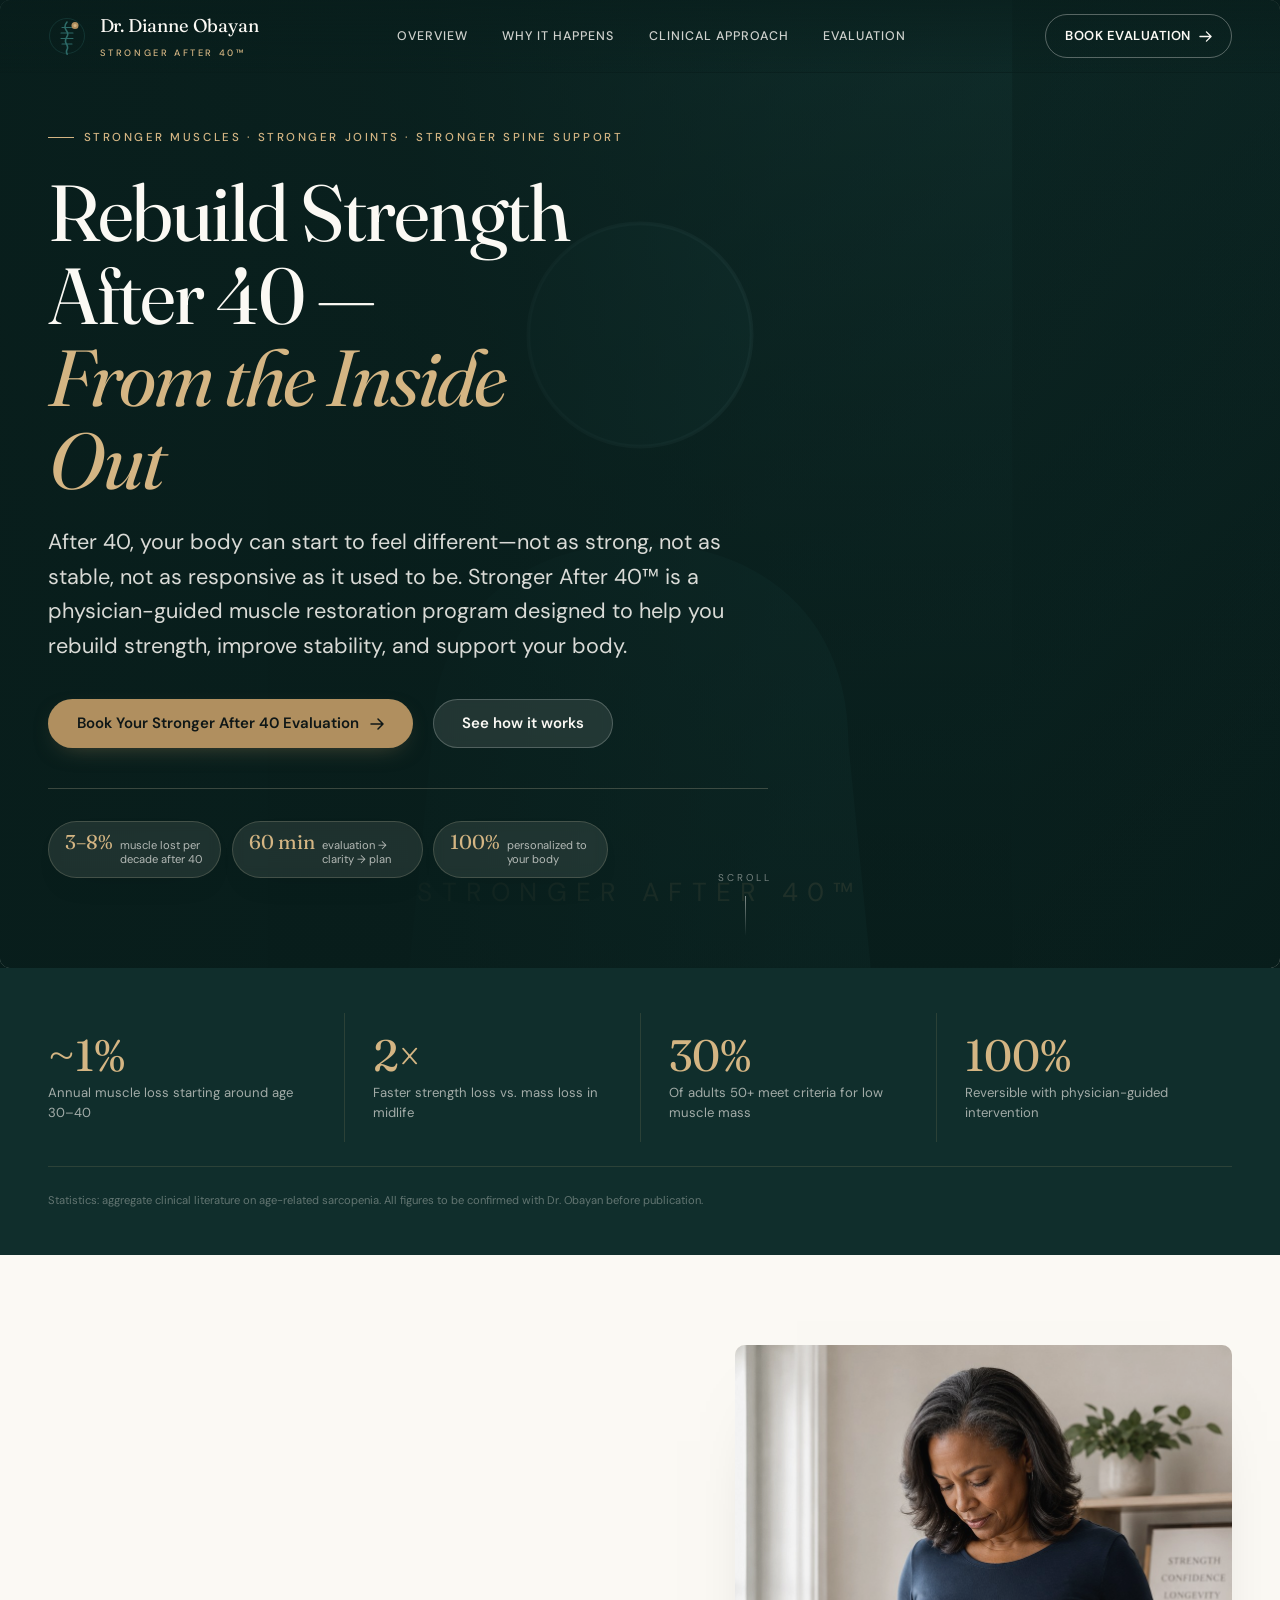
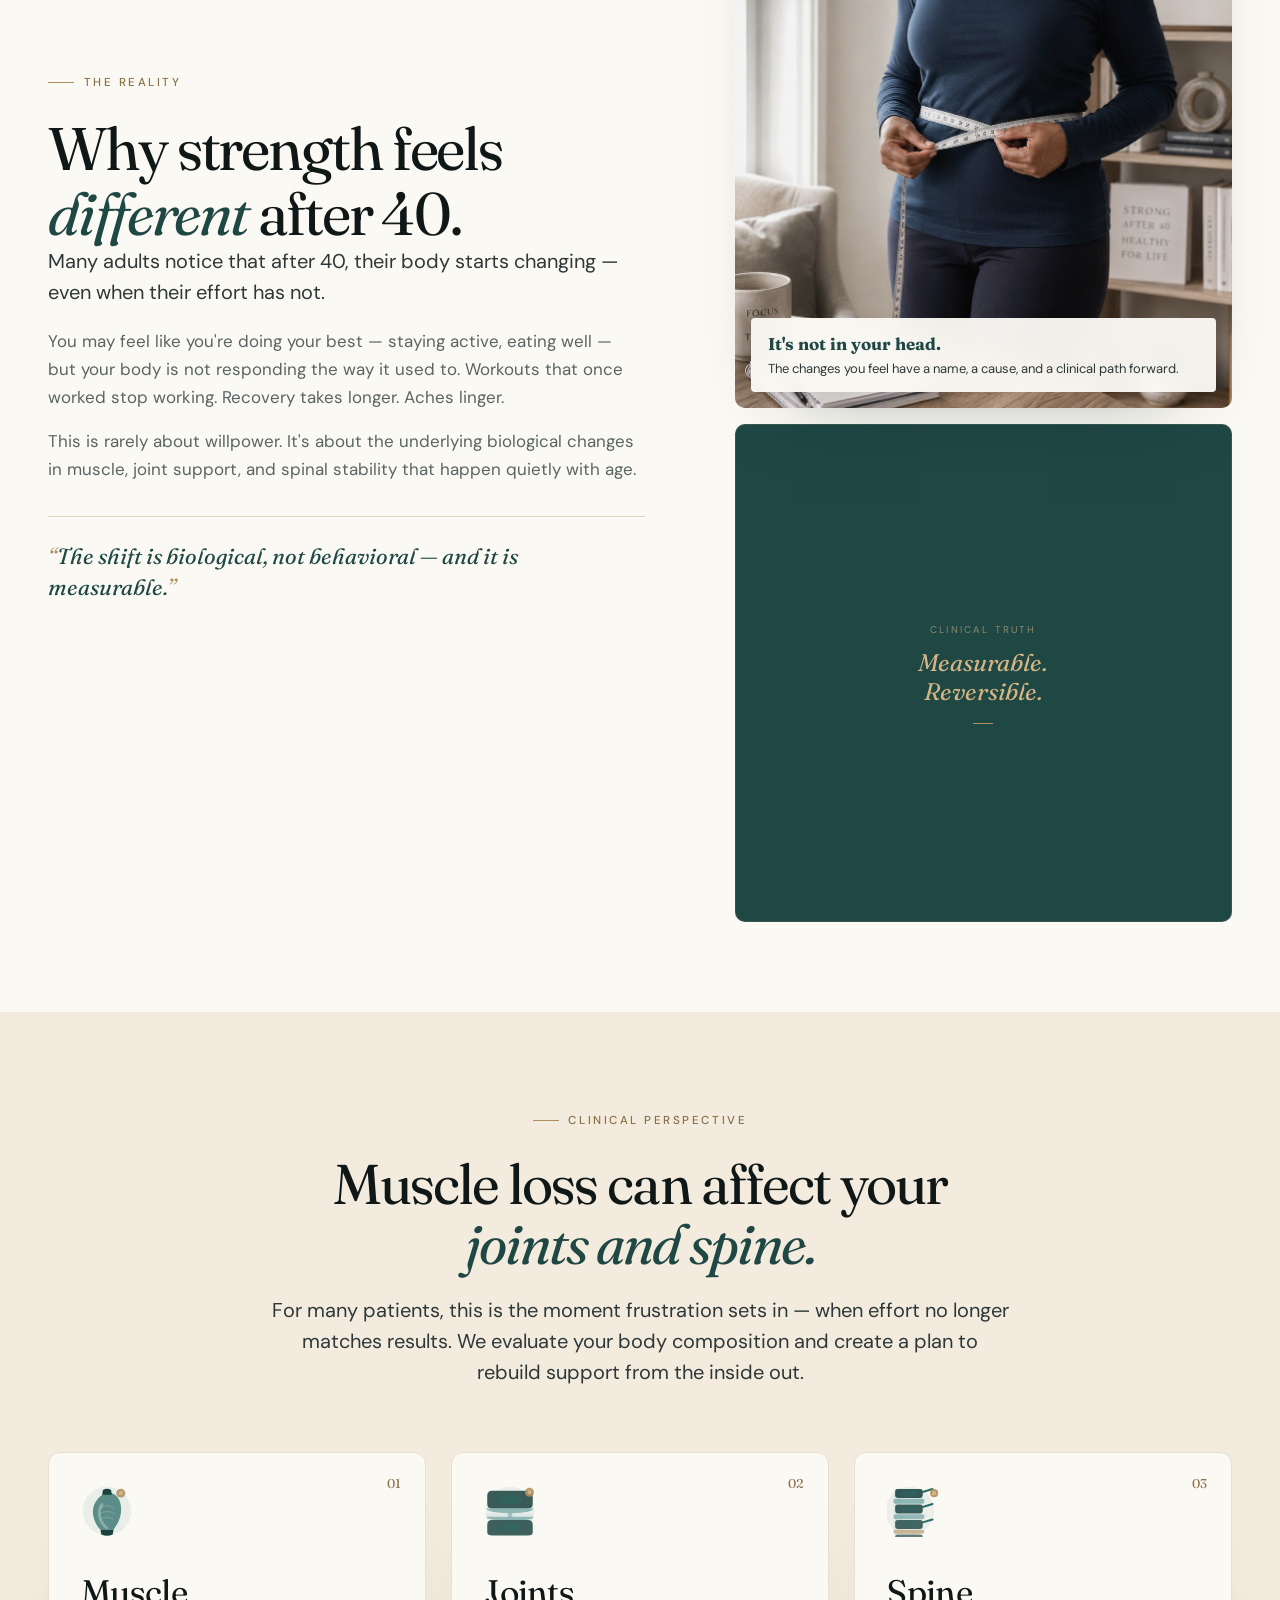
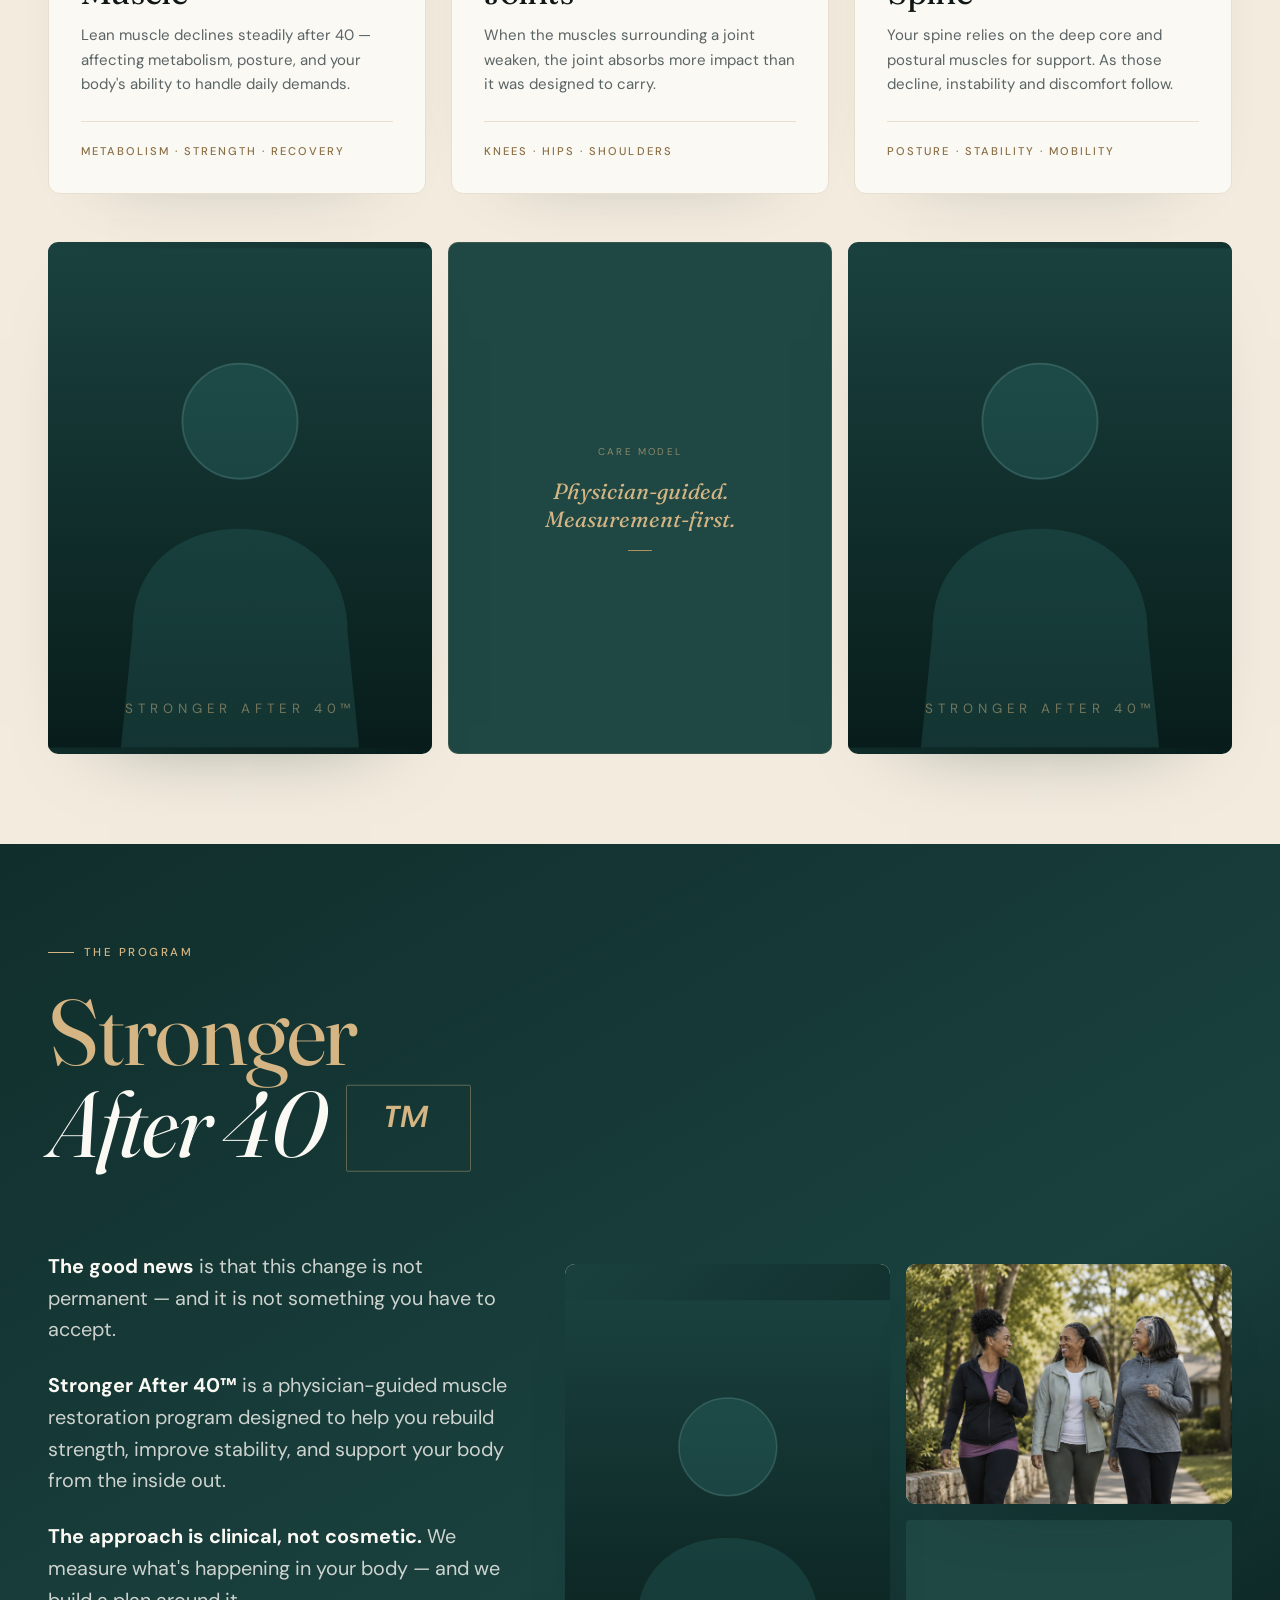
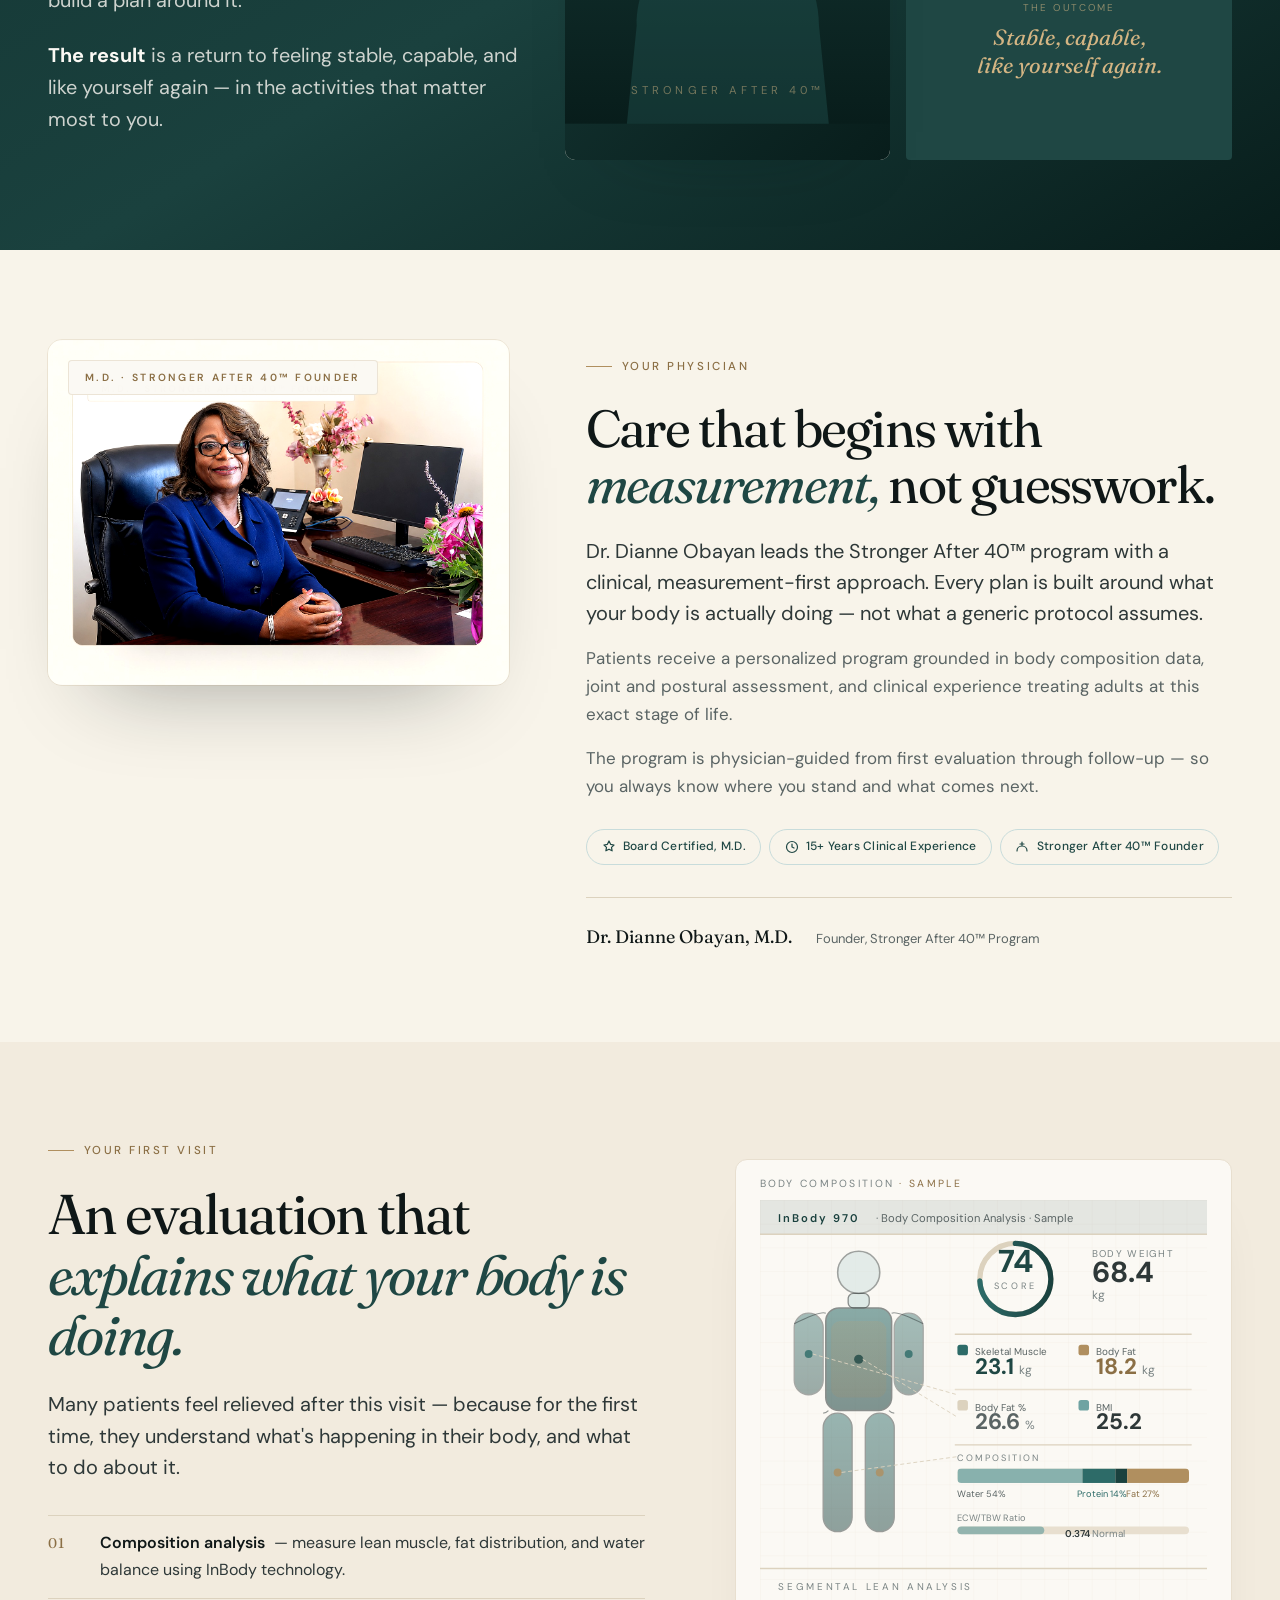
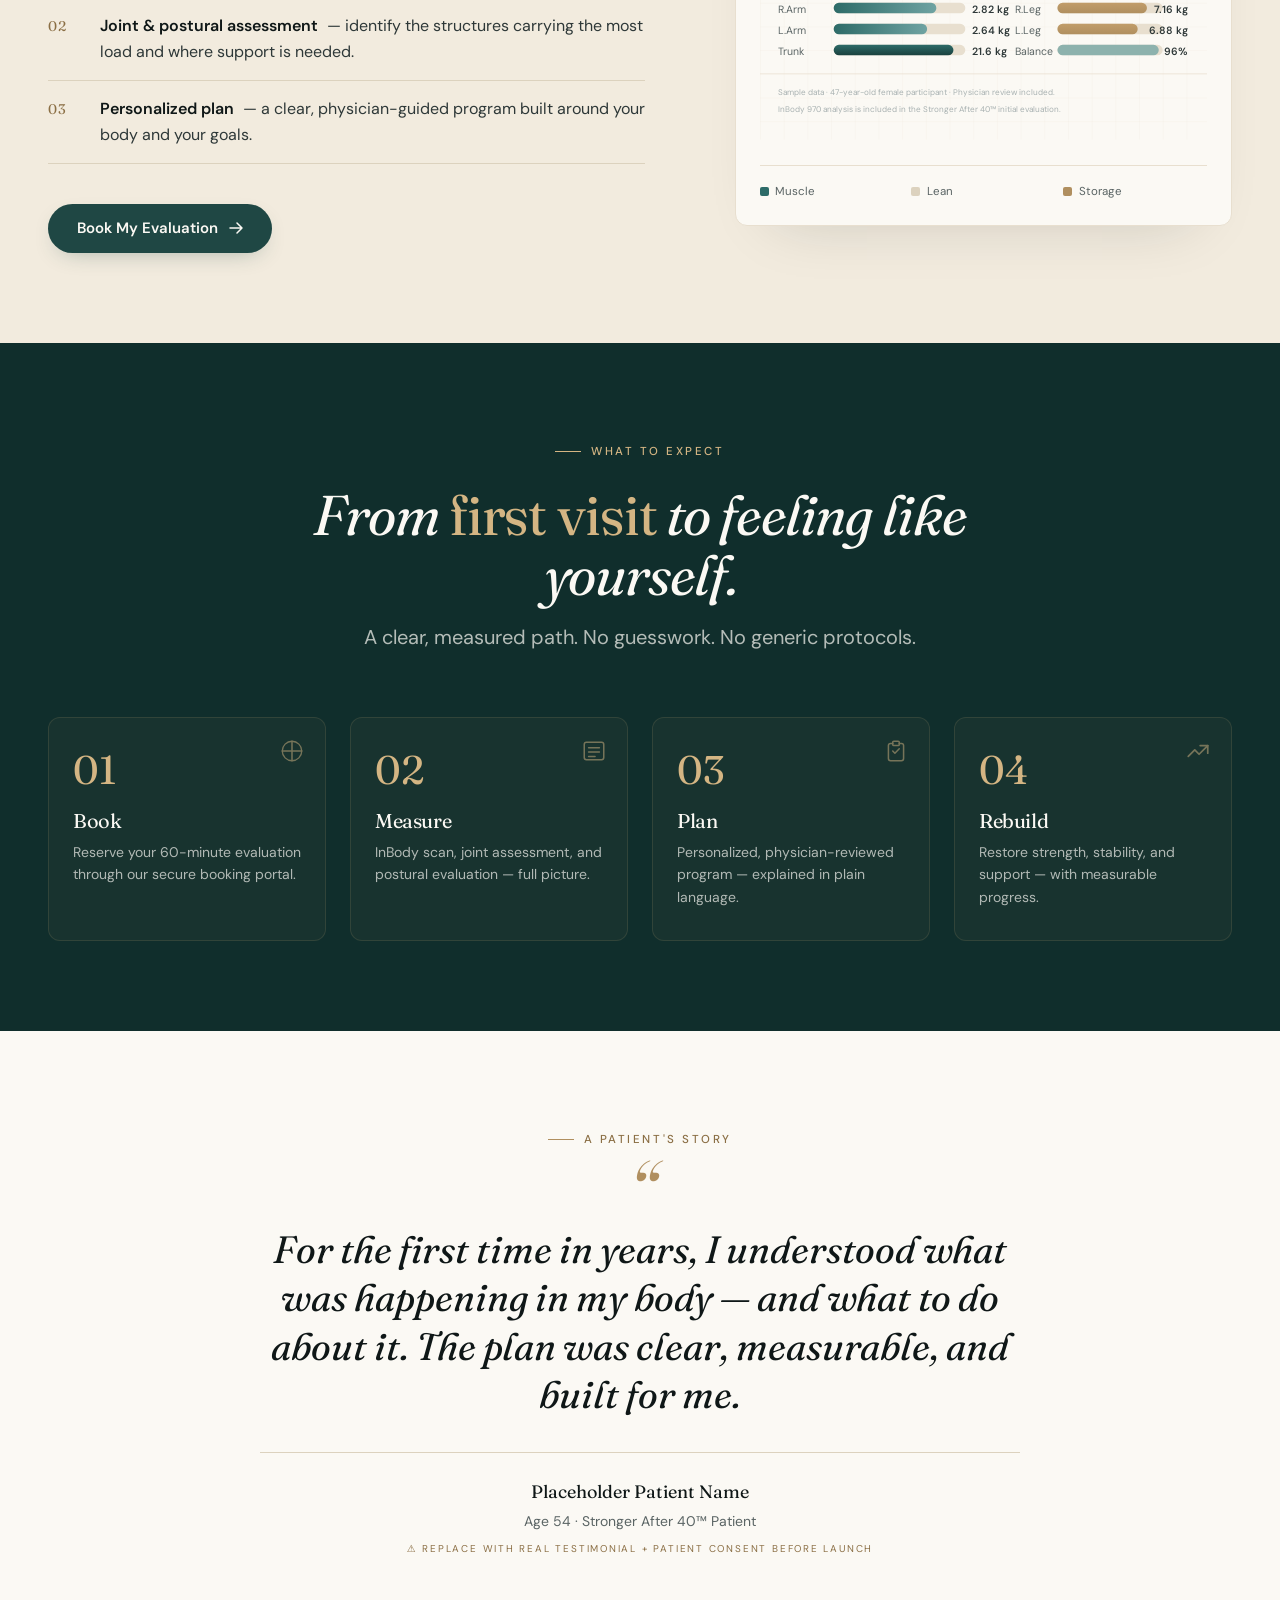
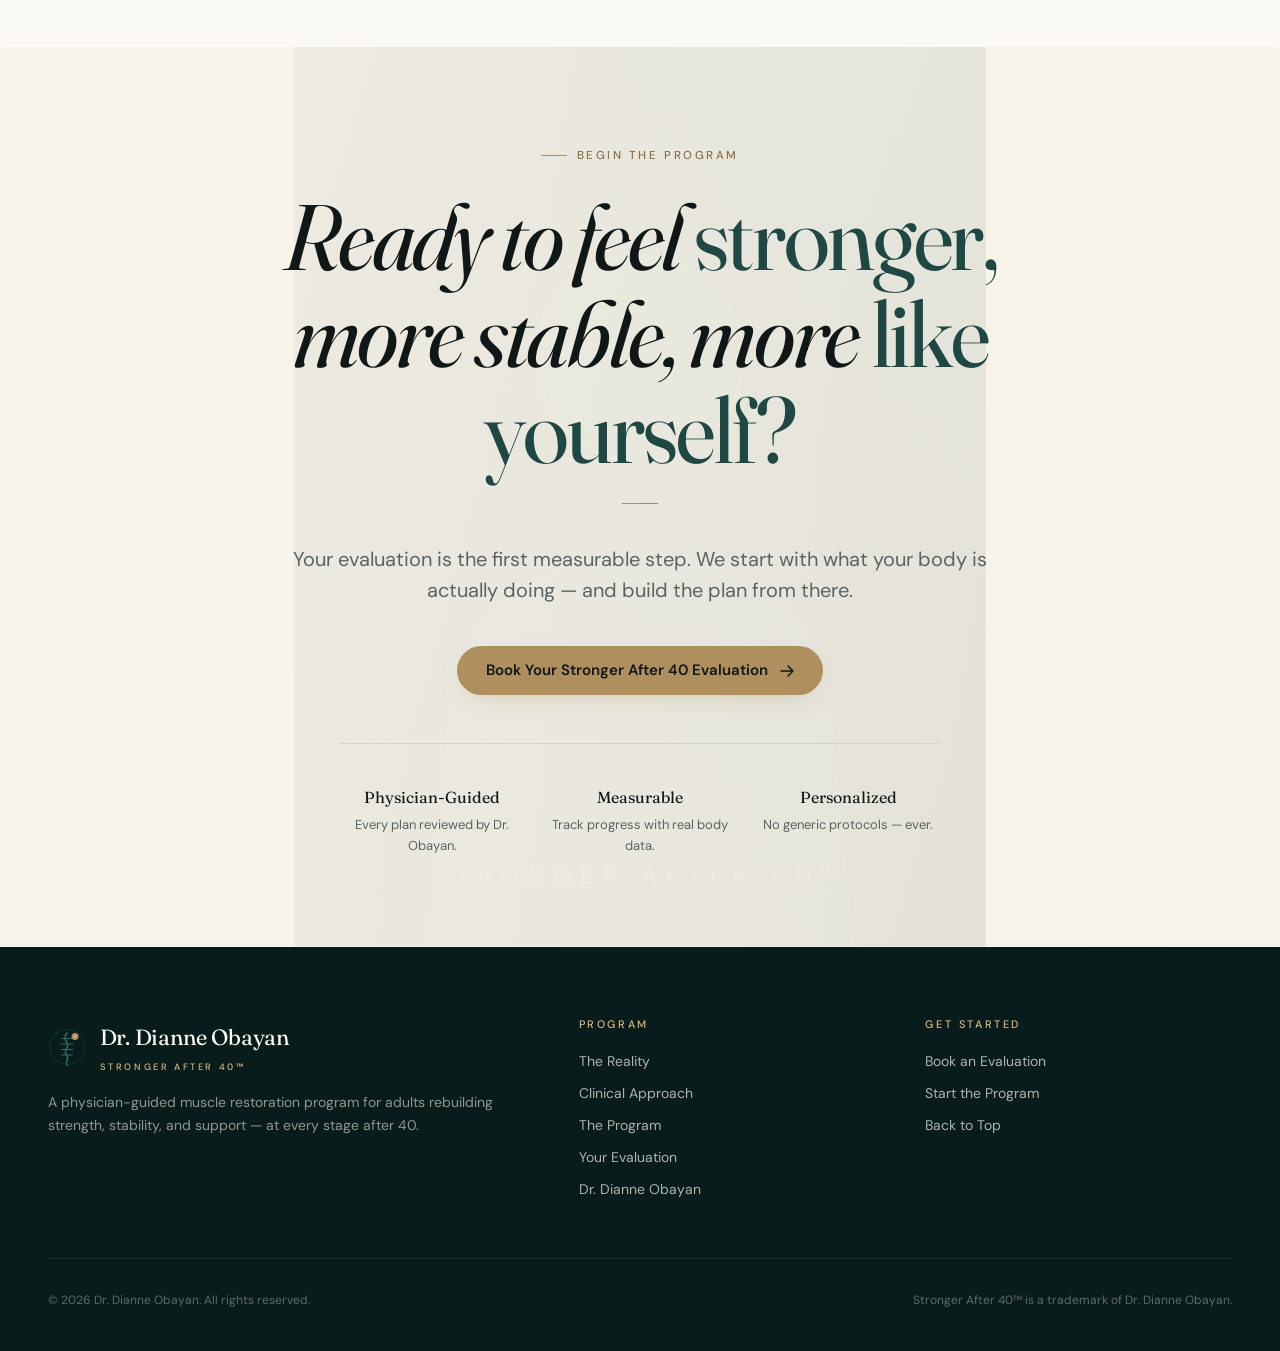
==== index.html @ bf242f7c "Add files via upload" ====
<!DOCTYPE html>
<html lang="en">
<head>
<meta charset="UTF-8"/>
<meta name="viewport" content="width=device-width,initial-scale=1.0"/>
<title>Stronger After 40™ — Dr. Dianne Obayan</title>
<meta name="description" content="A physician-guided muscle restoration program to rebuild strength, improve stability, and support your joints and spine after 40."/>
<link rel="preconnect" href="https://fonts.googleapis.com"/>
<link rel="preconnect" href="https://fonts.gstatic.com" crossorigin/>
<link href="https://fonts.googleapis.com/css2?family=Fraunces:opsz,ital,wght@9..144,0,300..700;9..144,1,300..700&family=DM+Sans:ital,wght@0,300;0,400;0,500;0,600;1,300&display=swap" rel="stylesheet"/>
<style>
:root{
  --t950:#081D1B;--t900:#102E2C;--t800:#1A413E;--t700:#1F4744;--t600:#266462;--t500:#2D6B68;--t300:#6FA3A2;--t100:#C8DCDB;
  --b700:#8B6F45;--b500:#B08F5F;--b400:#C19D6A;--b300:#D4B583;--b100:#ECDCBC;
  --g400:#CEC3AD;--g300:#DCD2BE;--g200:#E8DFCF;--g100:#F2EBDE;--g50:#F8F4EA;
  --ow:#FBF9F4;--i900:#0F1717;--i700:#2E3838;--i500:#5A6464;--i400:#7A8484;
  --fd:'Fraunces',Georgia,serif;--fb:'DM Sans',system-ui,sans-serif;
  --eo:cubic-bezier(.16,1,.3,1);--e:cubic-bezier(.4,0,.2,1);
  --gap:clamp(1.25rem,4vw,3rem);--sy:clamp(5rem,10vh,8.5rem);
}
*,*::before,*::after{box-sizing:border-box;margin:0;padding:0;}
html{scroll-behavior:smooth;-webkit-text-size-adjust:100%;}
body{font-family:var(--fb);font-size:clamp(.9375rem,.2vw + .9rem,1.0625rem);line-height:1.65;color:var(--i700);background:var(--ow);-webkit-font-smoothing:antialiased;}
img{display:block;max-width:100%;height:auto;}
a{color:inherit;text-decoration:none;}
button{font:inherit;cursor:pointer;border:0;background:none;}
ul{list-style:none;}
h1,h2,h3,h4{font-family:var(--fd);font-weight:400;line-height:1.08;letter-spacing:-.02em;color:var(--i900);}
p{margin-bottom:1rem;}p:last-child{margin-bottom:0;}
::selection{background:var(--b300);color:var(--i900);}

.W{width:100%;max-width:1300px;margin:0 auto;padding-inline:var(--gap);}
.W--wide{max-width:1520px;}
section{padding-block:var(--sy);position:relative;}

/* ATOMS */
.ey{display:inline-flex;align-items:center;gap:.6rem;font-family:var(--fb);font-size:.72rem;font-weight:500;letter-spacing:.22em;text-transform:uppercase;color:var(--b700);margin-bottom:1.5rem;}
.ey::before{content:'';width:26px;height:1px;background:var(--b500);flex-shrink:0;}
.ey--c{justify-content:center;}.ey--lt{color:var(--b300);}.ey--lt::before{background:var(--b300);}
.lead{font-size:clamp(1.0625rem,.35vw + .98rem,1.25rem);line-height:1.56;}
.btn{display:inline-flex;align-items:center;gap:.7rem;padding:1rem 1.75rem;border-radius:999px;font-family:var(--fb);font-weight:600;font-size:.9375rem;border:1.5px solid transparent;transition:transform .4s var(--eo),background .3s var(--e),color .3s var(--e),box-shadow .3s var(--e);white-space:nowrap;line-height:1;}
.btn svg{transition:transform .4s var(--eo);}.btn:hover svg{transform:translateX(4px);}
.btn--teal{background:var(--t700);color:var(--ow);box-shadow:0 8px 24px -12px rgba(31,71,68,.45);}
.btn--teal:hover{background:var(--t800);}
.btn--brass{background:var(--b500);color:var(--i900);box-shadow:0 8px 24px -12px rgba(176,143,95,.5);}
.btn--brass:hover{background:var(--b400);}

/* LOGO */
.logo{display:inline-flex;align-items:center;gap:.85rem;}
.logo__mark{width:38px;height:38px;flex-shrink:0;}
.logo__name{font-family:var(--fd);font-size:1.15rem;font-weight:400;letter-spacing:-.01em;color:var(--ow);transition:color .4s var(--e);}
.logo__tag{font-size:.58rem;letter-spacing:.28em;text-transform:uppercase;color:var(--b300);margin-top:.3rem;font-weight:500;display:block;transition:color .4s var(--e);}
.is-scrolled .logo__name{color:var(--i900);}.is-scrolled .logo__tag{color:var(--b700);}

/* HEADER */
.hdr{position:fixed;top:0;left:0;right:0;z-index:100;transition:background .4s var(--e),border-color .4s var(--e);border-bottom:1px solid transparent;}
.hdr.is-scrolled{background:rgba(251,249,244,.92);backdrop-filter:saturate(160%) blur(14px);-webkit-backdrop-filter:saturate(160%) blur(14px);border-bottom-color:rgba(20,28,28,.07);}
.hdr-in{display:flex;align-items:center;justify-content:space-between;gap:1.5rem;height:72px;}
.nav-d{display:flex;align-items:center;gap:.2rem;}
.nav-d a{font-size:.875rem;font-weight:500;color:rgba(251,249,244,.82);padding:.5rem .8rem;border-radius:6px;transition:color .3s var(--e),background .3s var(--e);}
.nav-d a:hover{color:var(--ow);background:rgba(251,249,244,.09);}
.is-scrolled .nav-d a{color:var(--i700);}.is-scrolled .nav-d a:hover{color:var(--i900);background:rgba(20,28,28,.05);}
.nav-cta{display:inline-flex;align-items:center;gap:.5rem;padding:.65rem 1.2rem;border-radius:999px;border:1.5px solid rgba(251,249,244,.32);font-size:.8125rem;font-weight:600;color:var(--ow);transition:background .3s var(--e),color .3s var(--e),border-color .3s var(--e);}
.nav-cta:hover{background:var(--ow);color:var(--i900);border-color:var(--ow);}
.is-scrolled .nav-cta{color:var(--i900);border-color:rgba(20,28,28,.2);}
.is-scrolled .nav-cta:hover{background:var(--t700);color:var(--ow);border-color:var(--t700);}
/* HAMBURGER BUTTON */
.hmb{display:none;align-items:center;justify-content:center;width:44px;height:44px;border-radius:999px;position:relative;transition:background .3s var(--e),box-shadow .3s var(--e);z-index:110;color:var(--ow);}
.hmb:hover{background:rgba(251,249,244,.12);box-shadow:0 10px 28px -18px rgba(0,0,0,.35);}
.is-scrolled .hmb{color:var(--i900);}
.is-scrolled .hmb:hover{background:rgba(20,28,28,.07);}
.menu-open .hmb,.menu-open .is-scrolled .hmb{color:var(--ow);background:rgba(251,249,244,.1);}
.hmb__bars{position:relative;width:22px;height:16px;display:block;}
.hmb__bars span{position:absolute;left:0;display:block;width:22px;height:1.5px;border-radius:2px;background:currentColor;transition:transform .45s var(--eo),opacity .25s var(--e),width .3s var(--e),top .45s var(--eo);}
.hmb__bars span:nth-child(1){top:0;}.hmb__bars span:nth-child(2){top:7px;width:18px;}.hmb__bars span:nth-child(3){top:14px;}
.hmb.open .hmb__bars span:nth-child(1){top:7px;transform:rotate(45deg);}
.hmb.open .hmb__bars span:nth-child(2){opacity:0;width:0;}
.hmb.open .hmb__bars span:nth-child(3){top:7px;transform:rotate(-45deg);}
.hmb__txt{position:absolute;width:1px;height:1px;overflow:hidden;clip:rect(0 0 0 0);white-space:nowrap;}

/* FULL-SCREEN MOBILE OVERLAY MENU */
.drw{
  position:fixed;inset:0;z-index:99;
  display:grid;grid-template-rows:72px minmax(0,1fr) auto;
  background:linear-gradient(155deg,var(--t950) 0%,var(--t900) 58%,#061715 100%);
  transform:translateX(100%);
  opacity:0;
  visibility:hidden;
  pointer-events:none;
  transition:transform .58s var(--eo),opacity .35s var(--e),visibility .35s var(--e);
  overflow:hidden;
}
.drw::before{
  content:'';
  position:absolute;inset:0;
  background:
    radial-gradient(ellipse 78% 58% at 110% -8%, rgba(111,163,162,.28) 0%, transparent 62%),
    radial-gradient(ellipse 58% 46% at -12% 108%, rgba(176,143,95,.24) 0%, transparent 62%),
    linear-gradient(135deg,rgba(251,249,244,.035),transparent 42%);
  pointer-events:none;
}
.drw.open{transform:translateX(0);opacity:1;visibility:visible;pointer-events:all;}
.menu-open .hdr{background:transparent;border-bottom-color:rgba(251,249,244,.08);backdrop-filter:none;-webkit-backdrop-filter:none;}
.menu-open .logo__name{color:var(--ow)!important;}.menu-open .logo__tag{color:var(--b300)!important;}
.menu-open .logo__mark circle:first-child{stroke:var(--b300);opacity:.45;}

/* top bar spacer keeps content below header */
.drw__top{height:72px;}

/* Nav links area */
.drw__body{
  display:flex;flex-direction:column;justify-content:center;
  padding:clamp(1rem,4vh,2rem) clamp(1.35rem,6vw,3rem);
  position:relative;z-index:1;min-height:0;overflow-y:auto;
}
.drw__kicker{display:block;margin-bottom:1.25rem;font-size:.68rem;letter-spacing:.24em;text-transform:uppercase;color:rgba(212,181,131,.7);}
.drw__links{list-style:none;display:grid;gap:.35rem;}
.drw__links li{overflow:hidden;}
.drw__links a{
  display:grid;grid-template-columns:2.2rem 1fr;align-items:center;gap:.9rem;
  min-height:56px;padding:.9rem .95rem .9rem .15rem;border-radius:16px;
  text-decoration:none;color:rgba(251,249,244,.78);
  border:1px solid transparent;
  transition:color .3s var(--e),background .3s var(--e),border-color .3s var(--e),transform .35s var(--eo);
}
.drw__links a:hover,.drw__links a:focus-visible{color:var(--ow);background:rgba(251,249,244,.075);border-color:rgba(212,181,131,.16);transform:translateX(4px);outline:none;}
.drw__links .drw__num{font-family:var(--fd);font-size:.72rem;letter-spacing:.18em;color:var(--b500);text-align:center;transition:color .3s var(--e);}
.drw__links a:hover .drw__num,.drw__links a:focus-visible .drw__num{color:var(--b300);}
.drw__links .drw__label{font-family:var(--fd);font-size:clamp(1.35rem,5vw,2.05rem);font-weight:400;letter-spacing:-.02em;line-height:1.05;}
.drw__links .drw__hint{display:block;margin-top:.25rem;font-family:var(--fb);font-size:.76rem;line-height:1.35;color:rgba(251,249,244,.42);letter-spacing:0;}

/* Footer area of the menu */
.drw__foot{
  position:relative;z-index:1;
  padding:1.25rem clamp(1.35rem,6vw,3rem) max(1.5rem, env(safe-area-inset-bottom, 1.5rem));
  border-top:1px solid rgba(251,249,244,.1);
  display:flex;flex-direction:column;gap:.85rem;
  background:rgba(8,29,27,.72);
  backdrop-filter:blur(14px);-webkit-backdrop-filter:blur(14px);
}
.drw__cta{
  display:flex!important;align-items:center;justify-content:center;gap:.65rem;
  width:100%;padding:1rem 1.35rem;border-radius:999px;
  background:#B08F5F;color:#0F1717!important;
  font-family:var(--fb);font-weight:700;font-size:.98rem;letter-spacing:.01em;
  border:2px solid #C19D6A;box-shadow:0 12px 30px -12px rgba(176,143,95,.7);
  transition:background .3s var(--e),transform .3s var(--eo),box-shadow .3s var(--e);text-decoration:none;
}
.drw__cta:hover,.drw__cta:focus-visible{background:#C19D6A;transform:translateY(-2px);box-shadow:0 16px 34px -12px rgba(176,143,95,.72);outline:none;}
.drw__cta svg{stroke:#0F1717;flex-shrink:0;}
.drw__meta{font-size:.68rem;letter-spacing:.14em;text-transform:uppercase;color:rgba(251,249,244,.47);text-align:center;}

/* HERO — split layout */
.hero{
  min-height:100vh;min-height:100svh;
  display:grid;grid-template-columns:1fr 1fr;
  padding-block:0;overflow:hidden;isolation:isolate;
}
/* Left copy column */
.hero__copy{
  background:linear-gradient(160deg,#0e2e2c 0%,#1b4240 55%,#081d1b 100%);
  color:var(--ow);
  display:flex;flex-direction:column;justify-content:flex-end;
  padding:9rem clamp(1.5rem,5vw,4.5rem) clamp(3rem,6vh,5rem);
  position:relative;
}
.hero__copy::after{
  content:'';position:absolute;top:0;right:-1px;bottom:0;width:80px;
  background:linear-gradient(90deg,#1b4240,transparent);
  z-index:1;pointer-events:none;
}
/* Right image column */
.hero__img{
  position:relative;overflow:hidden;
  background:linear-gradient(145deg,var(--t800),var(--t950));
  min-width:0;
}
.hero__img img{
  width:100%;height:100%;
  object-fit:cover;object-position:center top;
  opacity:0;transition:opacity .8s var(--e);
}
.hero__img img.loaded{opacity:1;}
.hero__img-overlay{
  position:absolute;inset:0;
  background:linear-gradient(180deg,rgba(9,29,28,.18) 0%,rgba(9,29,28,.55) 100%),
             linear-gradient(270deg,transparent 55%,rgba(9,29,28,.25) 100%);
  z-index:1;
}
/* Loader inside image column */
.hero__img .ai-loader{border-radius:0;}
.hero h1{font-size:clamp(2.5rem,4.5vw + .5rem,5rem);color:var(--ow);line-height:1.04;letter-spacing:-.025em;margin-bottom:1.5rem;}
.hero h1 em{font-style:italic;color:var(--b300);}
.hero__sub{font-size:clamp(1rem,.3vw + .95rem,1.2rem);color:rgba(251,249,244,.85);line-height:1.6;max-width:48ch;margin-bottom:2.25rem;}
.hero__ctas{display:flex;flex-wrap:wrap;gap:.9rem 1.25rem;align-items:center;margin-bottom:3rem;}
.hero__trust{font-size:.75rem;letter-spacing:.14em;text-transform:uppercase;color:rgba(251,249,244,.55);}
.chips{display:flex;flex-wrap:wrap;gap:.65rem;padding-top:2rem;border-top:1px solid rgba(251,249,244,.12);}
.chip{display:inline-flex;align-items:baseline;gap:.45rem;padding:.6rem 1rem;border-radius:999px;background:rgba(251,249,244,.07);border:1px solid rgba(251,249,244,.12);backdrop-filter:blur(6px);}
.chip__n{font-family:var(--fd);font-size:1.25rem;color:var(--b300);line-height:1;}
.chip__l{font-size:.7rem;color:rgba(251,249,244,.68);line-height:1.3;max-width:12ch;}
.scroll-hint{position:absolute;bottom:2rem;left:25%;transform:translateX(-50%);display:flex;flex-direction:column;align-items:center;gap:.6rem;font-size:.62rem;letter-spacing:.3em;text-transform:uppercase;color:rgba(251,249,244,.45);z-index:3;}
.scroll-hint::after{content:'';width:1px;height:40px;background:linear-gradient(180deg,rgba(251,249,244,.5),transparent);animation:sp 2.4s var(--eo) infinite;}
@keyframes sp{0%{transform:scaleY(0);transform-origin:top}50%{transform:scaleY(1);transform-origin:top}51%{transform:scaleY(1);transform-origin:bottom}100%{transform:scaleY(0);transform-origin:bottom}}

/* AI IMAGE SLOTS */
.ai-slot{position:relative;overflow:hidden;border-radius:4px;}
.ai-slot__inner{position:absolute;inset:0;}
.ai-slot__inner img{width:100%;height:100%;object-fit:cover;object-position:center top;opacity:0;transition:opacity .6s var(--e);}
.ai-slot__inner img.loaded{opacity:1;}
.ai-loader{position:absolute;inset:0;display:flex;flex-direction:column;align-items:center;justify-content:center;gap:.75rem;background:linear-gradient(135deg,var(--t800) 0%,var(--t950) 100%);transition:opacity .5s var(--e);}
.ai-loader.hidden{opacity:0;pointer-events:none;}
.ai-spinner{width:26px;height:26px;border:2px solid rgba(212,181,131,.18);border-top-color:var(--b300);border-radius:50%;animation:spin .85s linear infinite;}
@keyframes spin{to{transform:rotate(360deg)}}
.ai-loader__label{font-size:.62rem;letter-spacing:.2em;text-transform:uppercase;color:rgba(212,181,131,.55);}
.ai-badge{position:absolute;bottom:.65rem;right:.65rem;background:rgba(9,29,28,.72);border:1px solid rgba(212,181,131,.28);color:var(--b300);font-size:.58rem;letter-spacing:.14em;text-transform:uppercase;padding:.28rem .6rem;border-radius:999px;opacity:0;transition:opacity .4s var(--e);}
.ai-badge.show{opacity:1;}
.ai-slot--fallback .ai-loader{background:linear-gradient(135deg,var(--t700) 0%,var(--t900) 100%);}

/* RIBBON */
.ribbon{background:var(--t900);padding-block:clamp(2rem,4vh,3.5rem);}
.ribbon__grid{display:grid;grid-template-columns:repeat(4,1fr);}
.ribbon__c{padding:1.25rem 1.75rem;border-left:1px solid rgba(212,181,131,.14);}
.ribbon__c:first-child{border-left:0;padding-left:0;}
.ribbon__n{font-family:var(--fd);font-size:clamp(1.875rem,2.5vw + 1rem,2.75rem);color:var(--b300);line-height:1;margin-bottom:.4rem;}
.ribbon__l{font-size:.82rem;color:rgba(251,249,244,.62);line-height:1.5;}
.ribbon__src{grid-column:1/-1;margin-top:1.5rem;padding-top:1.5rem;border-top:1px solid rgba(212,181,131,.14);font-size:.7rem;color:rgba(251,249,244,.35);}

/* PROBLEM */
.prob__grid{display:grid;grid-template-columns:minmax(0,6fr) minmax(0,5fr);gap:clamp(2rem,5vw,5.5rem);align-items:center;}
.prob__h2{font-size:clamp(2.25rem,3.5vw + 1rem,3.75rem);}
.prob__h2 em{font-style:italic;color:var(--t700);}
.pullq{margin-top:2rem;padding-top:1.5rem;border-top:1px solid var(--g300);font-family:var(--fd);font-size:1.375rem;font-style:italic;color:var(--t700);line-height:1.4;}
.pullq::before{content:'\201C';color:var(--b500);}.pullq::after{content:'\201D';color:var(--b500);}
.prob__media{display:flex;flex-direction:column;gap:1rem;}
.prob__media-row{display:grid;grid-template-columns:1fr;gap:1rem;}
.pbadge{position:absolute;bottom:1rem;left:1rem;right:1rem;padding:.85rem 1.1rem;background:rgba(251,249,244,.93);backdrop-filter:blur(8px);border-radius:4px;font-size:.8125rem;color:var(--i700);line-height:1.5;}
.pbadge strong{display:block;font-family:var(--fd);font-size:1.0625rem;color:var(--t700);margin-bottom:.15rem;}
.brand-card{border-radius:4px;display:flex;align-items:center;justify-content:center;padding:1.5rem;text-align:center;}

/* CLINICAL */
.clinical{background:var(--g100);}
.clin-intro{text-align:center;max-width:740px;margin:0 auto 4rem;}
.clin-intro h2{font-size:clamp(2.25rem,3.5vw + 1rem,3.5rem);}
.clin-intro h2 em{font-style:italic;color:var(--t700);}
.pillars{display:grid;grid-template-columns:repeat(3,1fr);gap:clamp(1rem,2vw,2rem);}
.pillar{background:var(--ow);border:1px solid var(--g200);border-radius:4px;padding:clamp(1.75rem,2.5vw,2.5rem);transition:transform .5s var(--eo),border-color .4s var(--e),box-shadow .4s var(--e);position:relative;}
.pillar:hover{transform:translateY(-5px);border-color:var(--b300);box-shadow:0 24px 48px -32px rgba(20,28,28,.18);}
.pillar__n{position:absolute;top:1.25rem;right:1.5rem;font-family:var(--fd);font-size:.8rem;color:var(--b700);}
.pillar__ico{width:52px;height:52px;margin-bottom:1.75rem;color:var(--t700);}
.pillar h3{font-size:clamp(1.5rem,1.5vw + 1rem,2.125rem);margin-bottom:.75rem;}
.pillar p{color:var(--i500);font-size:.9375rem;line-height:1.65;}
.pillar__tags{margin-top:1.5rem;padding-top:1.25rem;border-top:1px solid var(--g200);font-size:.7rem;letter-spacing:.18em;text-transform:uppercase;color:var(--b700);font-weight:500;}
.img-strip{display:grid;grid-template-columns:repeat(3,1fr);gap:1rem;margin-top:3rem;}

/* SOLUTION */
.solution{background:var(--t800);color:rgba(251,249,244,.88);}
.solution h2{color:var(--ow);}
.sol-head{margin-bottom:4.5rem;}
.sol-head h2{font-size:clamp(3rem,6vw + 1rem,6.5rem);font-style:italic;max-width:12ch;line-height:1.0;}
.sol-head h2 em{font-style:normal;color:var(--b300);}
.sol-layout{display:grid;grid-template-columns:5fr 7fr;gap:2.5rem;align-items:end;}
.sol-copy p{color:rgba(251,249,244,.8);font-size:clamp(1.0625rem,.3vw + 1rem,1.25rem);line-height:1.6;margin-bottom:1.5rem;}
.sol-copy p strong{color:var(--ow);}
.sol-mosaic{display:grid;grid-template-columns:1fr 1fr;grid-template-rows:240px 240px;gap:1rem;}
.sol-mosaic > .ai-slot:first-child{grid-row:span 2;}
.marker{display:inline-block;padding:.2em .55em;border:1px solid rgba(208,175,131,.4);border-radius:2px;font-family:var(--fb);font-size:.65em;letter-spacing:.16em;text-transform:uppercase;vertical-align:middle;color:var(--b300);margin-left:.35em;transform:translateY(-.12em);}

/* DOCTOR */
.doc-section{background:var(--g50);}
.doc-grid{display:grid;grid-template-columns:minmax(0,5fr) minmax(0,7fr);gap:clamp(2.5rem,6vw,6rem);align-items:start;}
.doc-portrait{position:relative;border-radius:8px;overflow:hidden;box-shadow:0 46px 90px -52px rgba(20,28,28,.42);background:var(--g100);}
.doc-portrait img{width:100%;display:block;object-position:center top;object-fit:cover;filter:brightness(1.015) contrast(1.075) saturate(1.035);backface-visibility:hidden;transform:translateZ(0);image-rendering:auto;}
.doc-badge{position:absolute;top:1.25rem;left:1.25rem;padding:.5rem 1rem;background:rgba(251,249,244,.95);backdrop-filter:blur(8px);border-radius:4px;font-size:.65rem;letter-spacing:.22em;text-transform:uppercase;color:var(--b700);font-weight:600;border:1px solid rgba(176,143,95,.2);}
.doc-copy{padding-top:.5rem;}
.doc-copy h2{font-size:clamp(2.25rem,3vw + 1rem,3.25rem);margin-bottom:1.5rem;}
.doc-copy h2 em{font-style:italic;color:var(--t700);}
.doc-sig{margin-top:2rem;padding-top:1.5rem;border-top:1px solid var(--g300);display:flex;flex-wrap:wrap;gap:.35rem 1.5rem;align-items:baseline;font-size:.8125rem;color:var(--i500);}
.doc-sig strong{font-family:var(--fd);font-size:1.125rem;color:var(--i900);font-weight:400;}
.cred-row{display:flex;flex-wrap:wrap;gap:.5rem;margin-top:1.75rem;}
.cred{display:inline-flex;align-items:center;gap:.45rem;padding:.45rem .9rem;background:var(--t50);border:1px solid var(--t100);border-radius:999px;font-size:.75rem;color:var(--t700);font-weight:500;letter-spacing:.02em;}
.cred svg{width:14px;height:14px;flex-shrink:0;}

/* EVALUATION */
.eval-sec{background:var(--g100);}
.eval-grid{display:grid;grid-template-columns:6fr 5fr;gap:clamp(2.5rem,6vw,6rem);align-items:center;}
.eval-copy h2{font-size:clamp(2.25rem,3.5vw + 1rem,3.5rem);margin-bottom:1.5rem;}
.eval-copy h2 em{font-style:italic;color:var(--t700);}
.eval-steps{list-style:none;margin:2rem 0 2.5rem;}
.eval-steps li{display:grid;grid-template-columns:2.5rem 1fr;gap:.75rem;align-items:baseline;padding:.9rem 0;border-bottom:1px solid var(--g300);}
.eval-steps li:first-child{border-top:1px solid var(--g300);}
.eval-n{font-family:var(--fd);font-size:.875rem;color:var(--b700);letter-spacing:.1em;}
.eval-t{font-size:1rem;color:var(--i700);}
.eval-t strong{color:var(--i900);font-weight:600;margin-right:.3rem;}
.inbody{padding:2.5rem 1.5rem 1.5rem;background:var(--ow);border:1px solid var(--g200);border-radius:4px;box-shadow:0 30px 60px -40px rgba(20,28,28,.2);position:relative;overflow:hidden;}
.inbody__lbl{position:absolute;top:.9rem;left:1.5rem;font-size:.65rem;letter-spacing:.22em;text-transform:uppercase;color:var(--i400);}
.inbody__lbl span{color:var(--b700);}
.inbody__leg{display:grid;grid-template-columns:repeat(3,1fr);gap:.5rem;margin-top:1rem;padding-top:1rem;border-top:1px solid var(--g200);font-size:.72rem;color:var(--i500);}
.inbody__leg span{display:flex;align-items:center;gap:.4rem;}
.inbody__leg b{width:9px;height:9px;border-radius:2px;flex-shrink:0;}

/* PROCESS */
.proc-sec{background:var(--t900);}
.proc-head{text-align:center;max-width:720px;margin:0 auto 4rem;}
.proc-head h2{font-size:clamp(2.25rem,3.5vw + 1rem,3.5rem);font-style:italic;color:var(--ow);}
.proc-head h2 em{font-style:normal;color:var(--b300);}
.proc-head .lead{color:rgba(251,249,244,.7);margin-top:1rem;}
.proc-grid{display:grid;grid-template-columns:repeat(4,1fr);gap:1.5rem;}
.proc-card{padding:2rem 1.5rem;background:rgba(212,181,131,.04);border:1px solid rgba(212,181,131,.13);border-radius:4px;transition:border-color .4s var(--e),background .4s var(--e),transform .4s var(--eo);position:relative;}
.proc-card:hover{border-color:rgba(212,181,131,.38);background:rgba(212,181,131,.07);transform:translateY(-3px);}
.proc-n{font-family:var(--fd);font-size:2.5rem;color:var(--b300);line-height:1;display:block;margin-bottom:1.25rem;}
.proc-card h3{font-size:1.25rem;color:var(--ow);margin-bottom:.6rem;}
.proc-card p{font-size:.875rem;color:rgba(251,249,244,.68);line-height:1.6;}
.proc-ico{position:absolute;top:1.25rem;right:1.25rem;width:26px;height:26px;color:var(--b300);opacity:.5;}

/* STORY */
.story-grid{display:grid;grid-template-columns:1fr;gap:clamp(1.5rem,4vw,2.5rem);align-items:center;max-width:760px;margin:0 auto;text-align:center;}
.story-photo{aspect-ratio:4/5;}
blockquote.story-q{font-family:var(--fd);font-size:clamp(1.625rem,2vw + 1rem,2.375rem);font-style:italic;line-height:1.28;color:var(--i900);margin-bottom:2rem;}
blockquote.story-q::before{content:'\201C';display:block;font-size:2.25em;color:var(--b500);line-height:.5;margin-bottom:.6rem;}
.story-attr{padding-top:1.5rem;border-top:1px solid var(--g300);font-size:.875rem;color:var(--i500);}
.story-attr strong{display:block;font-family:var(--fd);font-size:1.125rem;color:var(--i900);font-weight:400;margin-bottom:.2rem;}
.story-flag{display:block;margin-top:.5rem;font-size:.62rem;letter-spacing:.18em;text-transform:uppercase;color:var(--b700);}

/* FINAL CTA */
.final{position:relative;overflow:hidden;text-align:center;}
.final__img{position:absolute;inset:0;z-index:0;}
.final__img img,.final__img .ai-generated{width:100%;height:100%;object-fit:cover;}
.final__overlay{position:absolute;inset:0;z-index:1;background:rgba(248,244,234,.88);}
.final__in{position:relative;z-index:2;max-width:760px;margin:0 auto;}
.final h2{font-size:clamp(3rem,6vw + 1rem,6rem);font-style:italic;line-height:1.04;letter-spacing:-.025em;margin-bottom:1.5rem;}
.final h2 em{font-style:normal;color:var(--t700);}
.final .lead{color:var(--i500);max-width:50ch;margin:0 auto 2.5rem;}
.final__rule{width:36px;height:1px;background:var(--b500);margin:0 auto 2.5rem;border:0;}
.trust-grid{display:grid;grid-template-columns:repeat(3,1fr);gap:1.5rem;max-width:600px;margin:3rem auto 0;padding-top:2.5rem;border-top:1px solid var(--g300);}
.trust-item{font-size:.8125rem;color:var(--i500);}
.trust-item strong{display:block;font-family:var(--fd);font-size:1rem;color:var(--i900);font-weight:400;margin-bottom:.2rem;}

/* FOOTER */
.ftr{background:var(--t950);color:rgba(251,249,244,.68);padding-block:4.5rem 2.5rem;font-size:.875rem;}
.ftr-grid{display:grid;grid-template-columns:1.6fr 1fr 1fr;gap:2.5rem;padding-bottom:3rem;border-bottom:1px solid rgba(251,249,244,.08);}
.ftr-brand p{color:rgba(251,249,244,.55);line-height:1.65;margin-top:1rem;}
.ftr-col h4{font-family:var(--fb);font-size:.68rem;letter-spacing:.24em;text-transform:uppercase;color:var(--b300);font-weight:500;margin-bottom:1.25rem;}
.ftr-col li{margin-bottom:.55rem;}
.ftr-col a{color:rgba(251,249,244,.68);transition:color .25s var(--e);}
.ftr-col a:hover{color:var(--b300);}
.ftr-btm{padding-top:2rem;display:flex;flex-wrap:wrap;justify-content:space-between;gap:1rem;font-size:.75rem;color:rgba(251,249,244,.35);}

/* REVEAL */
.reveal{opacity:0;transform:translateY(22px);transition:opacity .9s var(--eo),transform .9s var(--eo);}
.reveal.in{opacity:1;transform:none;}
.reveal[data-d="1"]{transition-delay:.07s;}.reveal[data-d="2"]{transition-delay:.14s;}
.reveal[data-d="3"]{transition-delay:.21s;}.reveal[data-d="4"]{transition-delay:.28s;}
@media(prefers-reduced-motion:reduce){*{animation-duration:.01ms!important;transition-duration:.01ms!important;}.reveal{opacity:1;transform:none;}}

@media(max-width:1024px){
  .nav-d{display:none;}.hmb{display:flex;}
  /* Hide desktop CTA pill on mobile/tablet — hamburger is the only action */
  .nav-cta{display:none;}
  .prob__grid,.sol-layout,.doc-grid,.eval-grid,.story-grid{grid-template-columns:1fr;}
  .pillars,.proc-grid{grid-template-columns:repeat(2,1fr);}
  .img-strip{grid-template-columns:1fr 1fr;}
  .ribbon__grid{grid-template-columns:repeat(2,1fr);}
  .ribbon__c{border-left:0;}
  .ribbon__c:nth-child(odd){border-right:1px solid rgba(212,181,131,.14);}
  .ribbon__c:nth-child(1),.ribbon__c:nth-child(2){padding-bottom:1.5rem;border-bottom:1px solid rgba(212,181,131,.14);}
  .ribbon__c:nth-child(3),.ribbon__c:nth-child(4){padding-top:1.5rem;}
  .ftr-grid{grid-template-columns:1fr 1fr;}
  .ftr-brand{grid-column:1/-1;}
}
@media(max-width:900px){
  /* Hero stacks only on narrower screens; otherwise image stays on the right side. */
  .hero{grid-template-columns:1fr;}
  .hero__copy{padding-top:8rem;padding-bottom:3rem;justify-content:flex-end;}
  .hero__copy::after{display:none;}
  .hero__img{height:55vw;min-height:280px;max-height:480px;}
}
@media(max-width:640px){
  :root{--sy:clamp(3rem,7vh,5rem);}
  /* Hero mobile: image on top, copy below */
  .hero{grid-template-rows:56vw 1fr;grid-template-columns:1fr;}
  .hero__img{order:-1;height:56vw;min-height:240px;max-height:360px;}
  .hero__copy{padding-top:2.5rem;padding-bottom:3rem;min-height:auto;}
  .hero h1{font-size:clamp(2rem,7vw,3rem);}
  .hero__ctas{flex-direction:column;gap:.75rem;}
  .hero__ctas .btn{width:100%;justify-content:center;font-size:.875rem;padding:.9rem 1.5rem;}
  .chips{gap:.5rem;}
  .chip{padding:.5rem .85rem;}
  .pillars,.proc-grid{grid-template-columns:1fr;}
  .img-strip{grid-template-columns:1fr 1fr;}
  .ribbon__grid{grid-template-columns:1fr;}
  .ribbon__c{border:0!important;padding:1rem 0;border-bottom:1px solid rgba(212,181,131,.14)!important;}
  .ribbon__c:last-of-type{border-bottom:0!important;}
  .ftr-grid{grid-template-columns:1fr;}
  .trust-grid{grid-template-columns:1fr;text-align:left;}
  .scroll-hint{display:none;}
  .sol-mosaic{grid-template-columns:1fr;grid-template-rows:repeat(3,180px);}
  .sol-mosaic > .ai-slot:first-child{grid-row:span 1;}
  /* Mobile menu improvements */
  .drw__body{justify-content:flex-start;padding-top:1.25rem;}
  .drw__links{gap:.25rem;}
  .drw__links a{min-height:54px;padding:.78rem .75rem .78rem 0;border-radius:14px;}
  .drw__links .drw__label{font-size:clamp(1.24rem,5.6vw,1.62rem);}
  .drw__links .drw__hint{font-size:.72rem;}
  .drw__foot{padding-bottom:max(1.5rem, env(safe-area-inset-bottom, 1.5rem));}
}


/* ============================================================
   CLIENT DOC ALIGNMENT OVERRIDES — premium medical landing page
   ============================================================ */
body{background:#FBF9F4;}
.hdr{background:linear-gradient(180deg,rgba(8,29,27,.68),rgba(8,29,27,.08));}
.hdr.is-scrolled{background:rgba(251,249,244,.94);}
.nav-d{gap:.55rem;}
.nav-d a{font-size:.78rem;letter-spacing:.08em;text-transform:uppercase;}
.nav-cta{letter-spacing:.04em;text-transform:uppercase;}

/* Full-width hero image with overlay copy per design document */
.hero{display:block;min-height:100vh;min-height:100svh;padding:0;position:relative;background:var(--t950);}
.hero__img{position:absolute;inset:0;z-index:0;height:100%;background:linear-gradient(145deg,var(--t800),var(--t950));}
.hero__img img{height:100%;width:100%;object-fit:cover;object-position:center center;filter:saturate(.82) contrast(.92) brightness(.82);}
.hero__img-overlay{background:
  linear-gradient(90deg,rgba(8,29,27,.94) 0%,rgba(8,29,27,.84) 33%,rgba(8,29,27,.48) 61%,rgba(8,29,27,.2) 100%),
  linear-gradient(180deg,rgba(8,29,27,.36) 0%,rgba(8,29,27,.62) 100%);}
.hero__copy{position:relative;z-index:2;min-height:100vh;max-width:820px;background:transparent;padding:clamp(8rem,14vh,12rem) var(--gap) clamp(4rem,10vh,7rem);justify-content:center;}
.hero__copy::after{display:none;}
.hero h1{max-width:12ch;font-size:clamp(3rem,6.2vw,6.75rem);text-wrap:balance;}
.hero__sub{max-width:56ch;color:rgba(251,249,244,.86);font-size:clamp(1.05rem,.6vw + 1rem,1.35rem);}
.hero__ctas{margin-bottom:2.5rem;}
.chips{max-width:720px;border-top-color:rgba(236,220,188,.22);}
.chip{background:rgba(251,249,244,.09);border-color:rgba(236,220,188,.18);box-shadow:0 12px 34px -26px rgba(0,0,0,.65);}
.scroll-hint{left:auto;right:3rem;bottom:2rem;transform:none;}

/* Premium section pacing */
section{padding-block:clamp(5rem,10vh,8rem);}
.ribbon{padding-block:clamp(2.5rem,5vh,4rem);background:#102E2C;}
.prob__grid,.eval-grid,.story-grid{gap:clamp(3rem,7vw,7rem);}
.prob__h2,.clin-intro h2,.eval-copy h2,.doc-copy h2{letter-spacing:-.035em;}
.pbadge{background:rgba(251,249,244,.96);box-shadow:0 20px 60px -42px rgba(8,29,27,.42);}
.ai-badge{display:none!important;}
.ai-slot{border-radius:10px;box-shadow:0 34px 80px -62px rgba(8,29,27,.52);background:linear-gradient(135deg,var(--g100),var(--g50));}
.ai-slot__inner img{filter:saturate(.88) contrast(.95) brightness(.98);}
.ai-badge{display:none !important;}
.brand-card{border-radius:10px;box-shadow:inset 0 0 0 1px rgba(212,181,131,.14);}
.pillar,.inbody,.proc-card{border-radius:12px;}
.pillar{box-shadow:0 28px 80px -66px rgba(8,29,27,.45);}
.solution{background:linear-gradient(150deg,#102E2C 0%,#1A413E 60%,#081D1B 100%);}
.sol-mosaic .ai-slot{min-height:240px;}
.doc-portrait{border-radius:14px;outline:1px solid rgba(176,143,95,.16);}
.final__overlay{background:linear-gradient(90deg,rgba(248,244,234,.96),rgba(248,244,234,.9));}
.final__img img{filter:saturate(.75) contrast(.9) brightness(1.03);}

/* Mobile menu: calmer, more usable, luxury medical */
.drw{background:#081D1B;}
.drw__body{justify-content:flex-start;padding-top:clamp(2rem,9vh,5rem);}
.drw__links a{align-items:flex-start;padding:1.05rem 0;gap:1rem;}
.drw__links .drw__label{display:block;margin-bottom:.35rem;}
.drw__desc{display:block;font-size:.82rem;line-height:1.45;color:rgba(251,249,244,.54);max-width:30ch;}
.drw__foot{background:rgba(8,29,27,.74);}
.drw__cta{text-transform:uppercase;letter-spacing:.04em;font-size:.9rem;}

@media(max-width:1024px){
  .hero__copy{max-width:720px;padding-inline:clamp(1.35rem,6vw,4rem);}
  .hero__img{height:100%;max-height:none;min-height:0;}
}
@media(max-width:640px){
  .hero{display:block;min-height:100svh;grid-template-rows:none;}
  .hero__img{position:absolute;inset:0;height:100%;min-height:0;max-height:none;order:initial;}
  .hero__img img{object-position:58% center;filter:saturate(.78) contrast(.9) brightness(.7);}
  .hero__img-overlay{background:linear-gradient(180deg,rgba(8,29,27,.72) 0%,rgba(8,29,27,.94) 58%,rgba(8,29,27,.98) 100%);}
  .hero__copy{min-height:100svh;padding-top:7rem;padding-bottom:2.5rem;justify-content:flex-end;}
  .hero h1{font-size:clamp(2.6rem,12vw,4.1rem);max-width:11ch;}
  .hero__sub{font-size:1rem;line-height:1.6;}
  .chips{display:none;}
  .drw__links a:hover{padding-left:0;}
  .drw__desc{font-size:.78rem;}
}

</style>
</head>
<body>

<!-- ============================================================
     HEADER + NAVIGATION
     ============================================================ -->
<header class="hdr" id="hdr">
  <div class="W">
    <div class="hdr-in">

      <!-- LOGO — SVG spine mark + wordmark -->
      <a href="#hero-section" class="logo" aria-label="Dr. Dianne Obayan — Stronger After 40">
        <svg class="logo__mark" viewBox="0 0 38 38" fill="none" xmlns="http://www.w3.org/2000/svg" aria-hidden="true">
          <circle cx="19" cy="19" r="17.5" stroke="#2D6B68" stroke-width="1" opacity=".3"/>
          <!-- Spine axis -->
          <path d="M19 5c-2.5 3-2.2 6-1 8 1.2 1.8 2.8 3.2 1.2 6.2-1.2 2.2-2.8 4-1.2 7 1.2 2.2 2.4 4 1.2 6-.8 1.5-1.2 3.2 0 5" stroke="#2D6B68" stroke-width="1.6" stroke-linecap="round"/>
          <!-- Vertebrae -->
          <path d="M14 10.5h10M13 16h12M13 21.5h12M14 27h10" stroke="#2D6B68" stroke-width="1.1" stroke-linecap="round"/>
          <!-- Brass accent dot -->
          <circle cx="27" cy="8.5" r="3.5" fill="#B08F5F"/>
          <circle cx="27" cy="8.5" r="1.5" fill="#D4B583"/>
        </svg>
        <div>
          <span class="logo__name">Dr. Dianne Obayan</span>
          <span class="logo__tag">Stronger After 40™</span>
        </div>
      </a>

      <!-- Desktop navigation -->
      <nav class="nav-d" aria-label="Main navigation">
        <a href="#about-section">Overview</a>
        <a href="#problem-section">Why It Happens</a>
        <a href="#clinical-section">Clinical Approach</a>
        <a href="#evaluation-section">Evaluation</a>
      </nav>

      <a class="nav-cta" href="#book-now" id="nav-cta-el">
        Book Evaluation
        <svg width="13" height="13" viewBox="0 0 14 14" fill="none" aria-hidden="true">
          <path d="M1 7h12M8 2l5 5-5 5" stroke="currentColor" stroke-width="1.4" stroke-linecap="round" stroke-linejoin="round"/>
        </svg>
      </a>
      <button class="hmb" id="hmb" aria-label="Open menu" aria-expanded="false" aria-controls="drw">
        <span class="hmb__bars" aria-hidden="true"><span></span><span></span><span></span></span>
        <span class="hmb__txt">Menu</span>
      </button>
    </div>
  </div>

  <!-- Mobile full-screen overlay menu -->
  <nav class="drw" id="drw" aria-label="Mobile navigation" aria-hidden="true">
    <div class="drw__top"></div>
    <div class="drw__body">
      <span class="drw__kicker">Navigate Stronger After 40™</span>
      <ul class="drw__links">
        <li><a href="#about-section"><span class="drw__num">01</span><span><span class="drw__label">Overview</span><span class="drw__desc">Stronger muscles. Stronger joints. Stronger core support.</span></span></a></li>
        <li><a href="#problem-section"><span class="drw__num">02</span><span><span class="drw__label">Why It Happens</span><span class="drw__desc">Why effort may stop matching results after 40.</span></span></a></li>
        <li><a href="#clinical-section"><span class="drw__num">03</span><span><span class="drw__label">Clinical Approach</span><span class="drw__desc">Muscle, joints, posture, and spine support.</span></span></a></li>
        <li><a href="#evaluation-section"><span class="drw__num">04</span><span><span class="drw__label">Evaluation</span><span class="drw__desc">InBody analysis, assessment, and a physician-guided plan.</span></span></a></li>
        <li><a href="#final-cta"><span class="drw__num">05</span><span><span class="drw__label">Start</span><span class="drw__desc">Book your Stronger After 40 evaluation.</span></span></a></li>
      </ul>
    </div>
    <div class="drw__foot">
      <a class="drw__cta" href="#book-now" id="mob-cta-el">
        Book Your Stronger After 40 Evaluation
        <svg width="14" height="14" viewBox="0 0 14 14" fill="none" aria-hidden="true">
          <path d="M1 7h12M8 2l5 5-5 5" stroke="currentColor" stroke-width="1.5" stroke-linecap="round" stroke-linejoin="round"/>
        </svg>
      </a>
      <p class="drw__meta">Measurement-first · Physician-guided · Personalized</p>
    </div>
  </nav>
</header>

<main>

<!-- ============================================================
     SECTION 1 — HERO  (id: hero-section)
     Right-side hero image: African American woman strength training,
     aligned with the Stronger After 40™ wellness program.
     ============================================================ -->
<section id="hero-section" class="hero" aria-labelledby="h1">

  <!-- LEFT: Copy column on dark teal -->
  <div class="hero__copy">
    <span class="ey ey--lt">Stronger Muscles · Stronger Joints · Stronger Spine Support</span>
    <h1 id="h1">Rebuild Strength After 40 —<br><em>From the Inside Out</em></h1>
    <p class="hero__sub">After 40, your body can start to feel different—not as strong, not as stable, not as responsive as it used to be. Stronger After 40™ is a physician-guided muscle restoration program designed to help you rebuild strength, improve stability, and support your body.</p>
    <div class="hero__ctas">
      <a class="btn btn--brass" href="#book-now" id="book-now">
        Book Your Stronger After 40 Evaluation
        <svg width="14" height="14" viewBox="0 0 14 14" fill="none" aria-hidden="true">
          <path d="M1 7h12M8 2l5 5-5 5" stroke="currentColor" stroke-width="1.5" stroke-linecap="round" stroke-linejoin="round"/>
        </svg>
      </a>
      <a class="btn" style="background:rgba(251,249,244,.1);color:var(--ow);border-color:rgba(251,249,244,.22);backdrop-filter:blur(6px);" href="#about-section">
        See how it works
      </a>
    </div>
    <div class="chips reveal" data-d="1">
      <div class="chip"><span class="chip__n">3–8%</span><span class="chip__l">muscle lost per decade after 40</span></div>
      <div class="chip"><span class="chip__n">60 min</span><span class="chip__l">evaluation → clarity → plan</span></div>
      <div class="chip"><span class="chip__n">100%</span><span class="chip__l">personalized to your body</span></div>
    </div>
    <span class="scroll-hint" aria-hidden="true">scroll</span>
  </div>

  <!-- RIGHT: Photo column -->
  <div class="hero__img ai-slot" id="ai-hero">
    <div class="ai-loader" id="ai-hero-loader">
      <div class="ai-spinner"></div>
      <span class="ai-loader__label">Loading…</span>
    </div>
    <div class="ai-slot__inner">
      <img id="ai-hero-img" alt="Confident African American woman in athletic wear outdoors, warm smile"/>
    </div>
    <div class="hero__img-overlay"></div>
  </div>

</section>

<!-- ============================================================
     STATS RIBBON  (id: about-section)
     ============================================================ -->
<section id="about-section" class="ribbon" aria-label="Program at a glance">
  <div class="W">
    <div class="ribbon__grid reveal">
      <div class="ribbon__c"><div class="ribbon__n">~1%</div><div class="ribbon__l">Annual muscle loss starting around age 30–40</div></div>
      <div class="ribbon__c"><div class="ribbon__n">2×</div><div class="ribbon__l">Faster strength loss vs. mass loss in midlife</div></div>
      <div class="ribbon__c"><div class="ribbon__n">30%</div><div class="ribbon__l">Of adults 50+ meet criteria for low muscle mass</div></div>
      <div class="ribbon__c"><div class="ribbon__n">100%</div><div class="ribbon__l">Reversible with physician-guided intervention</div></div>
      <p class="ribbon__src">Statistics: aggregate clinical literature on age-related sarcopenia. All figures to be confirmed with Dr. Obayan before publication.</p>
    </div>
  </div>
</section>

<!-- ============================================================
     SECTION 2 — PROBLEM  (id: problem-section)
     AI: contemplative mature Black woman, casual warm clothing.
     ============================================================ -->
<section id="problem-section">
  <div class="W">
    <div class="prob__grid">
      <div class="prob__copy reveal">
        <span class="ey">The Reality</span>
        <h2 class="prob__h2">Why strength feels <em>different</em> after 40.</h2>
        <p class="lead" style="margin-bottom:1.25rem;">Many adults notice that after 40, their body starts changing — even when their effort has not.</p>
        <p style="color:var(--i500);">You may feel like you're doing your best — staying active, eating well — but your body is not responding the way it used to. Workouts that once worked stop working. Recovery takes longer. Aches linger.</p>
        <p style="color:var(--i500);">This is rarely about willpower. It's about the underlying biological changes in muscle, joint support, and spinal stability that happen quietly with age.</p>
        <p class="pullq">The shift is biological, not behavioral — and it is measurable.</p>
      </div>

      <div class="prob__media reveal" data-d="1">
        <!-- Tall portrait: AI-generated -->
        <div class="ai-slot" id="ai-prob1" style="aspect-ratio:3/4;">
          <div class="ai-loader" id="ai-prob1-loader">
            <div class="ai-spinner"></div>
            <span class="ai-loader__label">Generating…</span>
          </div>
          <div class="ai-slot__inner"><img id="ai-prob1-img" alt="Fully clothed Black woman measuring her waist indoors, representing body-composition awareness after 40"/></div>
          <div class="ai-badge" id="ai-prob1-badge">✦ AI</div>
          <div class="pbadge">
            <strong>It's not in your head.</strong>
            The changes you feel have a name, a cause, and a clinical path forward.
          </div>
        </div>
        <div class="prob__media-row">
          <div class="brand-card" style="background:var(--t700);aspect-ratio:1/1;min-height:210px;">
            <div>
              <div style="font-size:.62rem;letter-spacing:.22em;text-transform:uppercase;color:rgba(212,181,131,.6);margin-bottom:.7rem;">Clinical truth</div>
              <div style="font-family:var(--fd);font-size:1.5rem;font-style:italic;color:var(--b300);line-height:1.2;">Measurable.<br>Reversible.</div>
              <div style="width:20px;height:1px;background:var(--b500);margin:1rem auto 0;"></div>
            </div>
          </div>
        </div>
      </div>
    </div>
  </div>
</section>

<!-- ============================================================
     SECTION 3 — CLINICAL  (id: clinical-section)
     ============================================================ -->
<section id="clinical-section" class="clinical">
  <div class="W">
    <div class="clin-intro reveal">
      <span class="ey ey--c">Clinical Perspective</span>
      <h2>Muscle loss can affect your <em>joints and spine.</em></h2>
      <p class="lead" style="margin-top:1.25rem;">For many patients, this is the moment frustration sets in — when effort no longer matches results. We evaluate your body composition and create a plan to rebuild support from the inside out.</p>
    </div>
    <div class="pillars">
      <article class="pillar reveal" data-d="1">
        <span class="pillar__n">01</span>
        <svg class="pillar__ico" viewBox="0 0 64 64" fill="none" aria-hidden="true">
          <circle cx="32" cy="32" r="30" fill="#2D6B68" opacity=".08"/>
          <!-- Muscle belly — bicep teardrop -->
          <path d="M22 53 C15 44 13 33 16 25 C19 17 25 11 32 10 C39 9 46 13 48 21 C51 30 49 41 44 49 L40 55 L24 55 Z" fill="#2D6B68" opacity=".75"/>
          <!-- Highlight shine -->
          <path d="M26 24 C22 29 22 37 24 43 C26 47 29 51 32 53" stroke="rgba(255,255,255,.28)" stroke-width="3.5" stroke-linecap="round"/>
          <!-- Fiber striations -->
          <path d="M24 28 Q32 23 40 28 M23 35 Q32 30 41 35 M24 42 Q32 38 40 42" stroke="rgba(255,255,255,.2)" stroke-width="1.2" stroke-linecap="round"/>
          <!-- Top tendon -->
          <path d="M26 12 L38 12 L37 6 Q32 3 27 6 Z" fill="#1A413E"/>
          <!-- Bottom tendon -->
          <path d="M24 55 L40 55 L39 61 Q32 64 25 61 Z" fill="#1A413E"/>
          <!-- Brass accent dot -->
          <circle cx="49" cy="10" r="5.5" fill="#B08F5F" opacity=".9"/>
          <circle cx="49" cy="10" r="2.5" fill="#D4B583"/>
        </svg>
        <h3>Muscle</h3>
        <p>Lean muscle declines steadily after 40 — affecting metabolism, posture, and your body's ability to handle daily demands.</p>
        <div class="pillar__tags">Metabolism · Strength · Recovery</div>
      </article>
      <article class="pillar reveal" data-d="2">
        <span class="pillar__n">02</span>
        <svg class="pillar__ico" viewBox="0 0 64 64" fill="none" aria-hidden="true">
          <circle cx="32" cy="32" r="30" fill="#2D6B68" opacity=".07"/>
          <!-- Upper bone (femur condyle) -->
          <path d="M10 7 L54 7 Q60 7 60 13 L60 23 Q60 29 54 29 L10 29 Q4 29 4 23 L4 13 Q4 7 10 7 Z" fill="#1F4744" opacity=".88"/>
          <!-- Bone marrow interior -->
          <ellipse cx="32" cy="18" rx="15" ry="6" fill="#2D6B68" opacity=".45"/>
          <!-- Articular cartilage top -->
          <path d="M3 29 L61 29 Q61 34 32 35 Q3 34 3 29 Z" fill="#6FA3A2" opacity=".75"/>
          <!-- Joint space -->
          <rect x="3" y="35" width="58" height="4" rx="1.5" fill="#C8DCDB" opacity=".4"/>
          <!-- Joint fluid dot -->
          <circle cx="32" cy="37" r="3" fill="#6FA3A2" opacity=".55"/>
          <!-- Articular cartilage bottom -->
          <path d="M3 39 L61 39 Q61 44 32 43 Q3 44 3 39 Z" fill="#6FA3A2" opacity=".75"/>
          <!-- Lower bone (tibia plateau) -->
          <path d="M10 43 L54 43 Q60 43 60 49 L60 58 Q60 62 54 62 L10 62 Q4 62 4 58 L4 49 Q4 43 10 43 Z" fill="#1F4744" opacity=".85"/>
          <!-- Bone marrow interior -->
          <ellipse cx="32" cy="52" rx="15" ry="5" fill="#2D6B68" opacity=".38"/>
          <!-- Brass accent -->
          <circle cx="56" cy="9" r="5.5" fill="#B08F5F" opacity=".9"/>
          <circle cx="56" cy="9" r="2.5" fill="#D4B583"/>
        </svg>
        <h3>Joints</h3>
        <p>When the muscles surrounding a joint weaken, the joint absorbs more impact than it was designed to carry.</p>
        <div class="pillar__tags">Knees · Hips · Shoulders</div>
      </article>
      <article class="pillar reveal" data-d="3">
        <span class="pillar__n">03</span>
        <svg class="pillar__ico" viewBox="0 0 64 64" fill="none" aria-hidden="true">
          <circle cx="28" cy="32" r="30" fill="#2D6B68" opacity=".07"/>
          <!-- Spinal canal (continuous teal channel) -->
          <rect x="8" y="4" width="12" height="60" rx="4" fill="#C8DCDB" opacity=".3"/>
          <!-- V1 -->
          <rect x="10" y="5" width="34" height="11" rx="3" fill="#1F4744" opacity=".9"/>
          <ellipse cx="27" cy="10.5" rx="11" ry="3.5" fill="#2D6B68" opacity=".45"/>
          <!-- Disc 1 -->
          <rect x="8" y="17" width="38" height="6" rx="2.5" fill="#6FA3A2" opacity=".75"/>
          <!-- V2 -->
          <rect x="10" y="24" width="34" height="11" rx="3" fill="#1F4744" opacity=".87"/>
          <ellipse cx="27" cy="29.5" rx="11" ry="3.5" fill="#2D6B68" opacity=".38"/>
          <!-- Disc 2 -->
          <rect x="8" y="36" width="38" height="6" rx="2.5" fill="#6FA3A2" opacity=".7"/>
          <!-- V3 -->
          <rect x="10" y="43" width="34" height="11" rx="3" fill="#1F4744" opacity=".82"/>
          <ellipse cx="27" cy="48.5" rx="11" ry="3.5" fill="#2D6B68" opacity=".32"/>
          <!-- Disc 3 (warning — brass tint, compressed) -->
          <rect x="8" y="55" width="38" height="5" rx="2.5" fill="#B08F5F" opacity=".6"/>
          <!-- V4 partial -->
          <rect x="10" y="61" width="34" height="5" rx="3" fill="#1F4744" opacity=".7"/>
          <!-- Spinous processes -->
          <path d="M44 8.5 L56 5 M44 27 L56 23.5 M44 46 L56 42.5" stroke="#2D6B68" stroke-width="2.5" stroke-linecap="round"/>
          <!-- Brass accent -->
          <circle cx="58" cy="10" r="5" fill="#B08F5F" opacity=".9"/>
          <circle cx="58" cy="10" r="2.5" fill="#D4B583"/>
        </svg>
        <h3>Spine</h3>
        <p>Your spine relies on the deep core and postural muscles for support. As those decline, instability and discomfort follow.</p>
        <div class="pillar__tags">Posture · Stability · Mobility</div>
      </article>
    </div>

    <!-- Reduced image strip — two relevant clinical/lifestyle photos + brand card -->
    <div class="img-strip reveal" data-d="1">
      <div class="ai-slot" id="ai-clin1" style="aspect-ratio:3/4;">
        <div class="ai-loader" id="ai-clin1-loader"><div class="ai-spinner"></div><span class="ai-loader__label">Loading…</span></div>
        <div class="ai-slot__inner"><img id="ai-clin1-img" alt="Fully clothed mature woman using a resistance band outdoors, representing muscle restoration and joint support"/></div>
      </div>
      <div class="brand-card" style="background:var(--t700);aspect-ratio:3/4;flex-direction:column;gap:1rem;">
        <div style="font-size:.62rem;letter-spacing:.22em;text-transform:uppercase;color:rgba(212,181,131,.6);">Care model</div>
        <div style="font-family:var(--fd);font-size:1.375rem;font-style:italic;color:var(--b300);text-align:center;line-height:1.3;">Physician-guided.<br>Measurement-first.</div>
        <div style="width:24px;height:1px;background:var(--b500);"></div>
      </div>
      <div class="ai-slot" id="ai-clin3" style="aspect-ratio:3/4;">
        <div class="ai-loader" id="ai-clin3-loader"><div class="ai-spinner"></div><span class="ai-loader__label">Loading…</span></div>
        <div class="ai-slot__inner"><img id="ai-clin3-img" alt="Fully clothed Black woman walking outdoors, representing sustainable movement and healthy daily activity"/></div>
      </div>
    </div>
  </div>
</section>

<!-- ============================================================
     SECTION 4 — SOLUTION  (id: solution-section)
     ============================================================ -->
<section id="solution-section" class="solution">
  <div class="W W--wide">
    <div class="sol-head reveal">
      <span class="ey ey--lt">The Program</span>
      <h2><em>Stronger</em><br>After 40<span class="marker">™</span></h2>
    </div>
    <div class="sol-layout">
      <div class="sol-copy reveal" data-d="1">
        <p><strong>The good news</strong> is that this change is not permanent — and it is not something you have to accept.</p>
        <p><strong>Stronger After 40™</strong> is a physician-guided muscle restoration program designed to help you rebuild strength, improve stability, and support your body from the inside out.</p>
        <p><strong>The approach is clinical, not cosmetic.</strong> We measure what's happening in your body — and we build a plan around it.</p>
        <p><strong>The result</strong> is a return to feeling stable, capable, and like yourself again — in the activities that matter most to you.</p>
      </div>
      <div class="sol-mosaic reveal" data-d="2">
        <div class="ai-slot" id="ai-sol1">
          <div class="ai-loader" id="ai-sol1-loader"><div class="ai-spinner"></div><span class="ai-loader__label">Loading…</span></div>
          <div class="ai-slot__inner"><img id="ai-sol1-img" alt="Fully clothed mature woman moving outdoors in a park, representing functional strength and stability"/></div>
        </div>
        <div class="ai-slot" id="ai-sol3" style="height:240px;">
          <div class="ai-loader" id="ai-sol3-loader"><div class="ai-spinner"></div><span class="ai-loader__label">Loading…</span></div>
          <div class="ai-slot__inner"><img id="ai-sol3-img" alt="Supportive wellness lifestyle image with diverse midlife women outdoors"/></div>
        </div>
        <div style="background:var(--t700);border-radius:4px;height:240px;display:flex;align-items:center;justify-content:center;padding:1.5rem;text-align:center;">
          <div>
            <div style="font-size:.62rem;letter-spacing:.22em;text-transform:uppercase;color:rgba(212,181,131,.6);margin-bottom:.5rem;">The Outcome</div>
            <div style="font-family:var(--fd);font-size:1.375rem;font-style:italic;color:var(--b300);line-height:1.25;">Stable, capable,<br>like yourself again.</div>
          </div>
        </div>
      </div>
    </div>
  </div>
</section>

<!-- ============================================================
     DR. OBAYAN SECTION — REAL PHOTO EMBEDDED
     Photo: uploaded by Mike — Dr. Dianne Obayan in blue blazer
     at her desk, professional, fully clothed.
     ============================================================ -->
<section id="doctor-section" class="doc-section">
  <div class="W">
    <div class="doc-grid">
      <figure class="doc-portrait reveal">
        <!-- DR. OBAYAN'S REAL PHOTO — embedded as base64 below via JS -->
        <img id="dr-obayan-photo"
             src=""
             alt="Dr. Dianne Obayan, M.D. — Founder of the Stronger After 40™ program, seated at her desk in a blue blazer"
             loading="lazy"/>
        <span class="doc-badge">M.D. · Stronger After 40™ Founder</span>
      </figure>

      <div class="doc-copy reveal" data-d="1">
        <span class="ey">Your Physician</span>
        <h2>Care that begins with <em>measurement,</em> not guesswork.</h2>
        <p class="lead">Dr. Dianne Obayan leads the Stronger After 40™ program with a clinical, measurement-first approach. Every plan is built around what your body is actually doing — not what a generic protocol assumes.</p>
        <p style="color:var(--i500);">Patients receive a personalized program grounded in body composition data, joint and postural assessment, and clinical experience treating adults at this exact stage of life.</p>
        <p style="color:var(--i500);">The program is physician-guided from first evaluation through follow-up — so you always know where you stand and what comes next.</p>

        <div class="cred-row">
          <span class="cred">
            <svg viewBox="0 0 14 14" fill="none" aria-hidden="true"><path d="M7 1l1.6 3.3L12 5l-2.5 2.4.6 3.4L7 9.2 3.9 10.8l.6-3.4L2 5l3.4-.7L7 1z" stroke="currentColor" stroke-width="1.2" stroke-linejoin="round"/></svg>
            Board Certified, M.D.
          </span>
          <span class="cred">
            <svg viewBox="0 0 14 14" fill="none" aria-hidden="true"><circle cx="7" cy="7" r="5.5" stroke="currentColor" stroke-width="1.2"/><path d="M7 4v3l2 1" stroke="currentColor" stroke-width="1.2" stroke-linecap="round" stroke-linejoin="round"/></svg>
            15+ Years Clinical Experience
          </span>
          <span class="cred">
            <svg viewBox="0 0 14 14" fill="none" aria-hidden="true"><path d="M2 11c0-2.8 2.2-5 5-5s5 2.2 5 5M7 6V2M5 4h4" stroke="currentColor" stroke-width="1.2" stroke-linecap="round"/></svg>
            Stronger After 40™ Founder
          </span>
        </div>

        <div class="doc-sig">
          <strong>Dr. Dianne Obayan, M.D.</strong>
          <span>Founder, Stronger After 40™ Program</span>
        </div>
      </div>
    </div>
  </div>
</section>

<!-- ============================================================
     SECTION 5 — EVALUATION  (id: evaluation-section)
     ============================================================ -->
<section id="evaluation-section" class="eval-sec">
  <div class="W">
    <div class="eval-grid">
      <div class="eval-copy reveal">
        <span class="ey">Your First Visit</span>
        <h2>An evaluation that <em>explains what your body is doing.</em></h2>
        <p class="lead">Many patients feel relieved after this visit — because for the first time, they understand what's happening in their body, and what to do about it.</p>
        <ol class="eval-steps">
          <li>
            <span class="eval-n">01</span>
            <span class="eval-t"><strong>Composition analysis</strong> — measure lean muscle, fat distribution, and water balance using InBody technology.</span>
          </li>
          <li>
            <span class="eval-n">02</span>
            <span class="eval-t"><strong>Joint &amp; postural assessment</strong> — identify the structures carrying the most load and where support is needed.</span>
          </li>
          <li>
            <span class="eval-n">03</span>
            <span class="eval-t"><strong>Personalized plan</strong> — a clear, physician-guided program built around your body and your goals.</span>
          </li>
        </ol>
        <a class="btn btn--teal" href="#book-now" id="eval-cta-el">
          Book My Evaluation
          <svg width="14" height="14" viewBox="0 0 14 14" fill="none" aria-hidden="true">
            <path d="M1 7h12M8 2l5 5-5 5" stroke="currentColor" stroke-width="1.5" stroke-linecap="round" stroke-linejoin="round"/>
          </svg>
        </a>
      </div>

      <!-- InBody composition illustration -->
      <figure class="inbody reveal" data-d="1" aria-labelledby="ib-lbl">
        <span class="inbody__lbl" id="ib-lbl">Body Composition <span>· Sample</span></span>
        <svg viewBox="0 0 340 410" xmlns="http://www.w3.org/2000/svg" role="img" aria-label="InBody 970 body composition analysis sample report">
          <defs>
            <pattern id="gp" width="18" height="18" patternUnits="userSpaceOnUse"><path d="M18 0H0V18" fill="none" stroke="#E8DFCF" stroke-width=".4"/></pattern>
            <linearGradient id="mg" x1="0" y1="0" x2="0" y2="1"><stop offset="0%" stop-color="#2D6B68"/><stop offset="100%" stop-color="#1A413E"/></linearGradient>
            <linearGradient id="fatg" x1="0" y1="0" x2="0" y2="1"><stop offset="0%" stop-color="#C19D6A"/><stop offset="100%" stop-color="#B08F5F"/></linearGradient>
            <linearGradient id="limg" x1="0" y1="0" x2="1" y2="0"><stop offset="0%" stop-color="#2D6B68"/><stop offset="100%" stop-color="#6FA3A2"/></linearGradient>
            <clipPath id="compClip"><rect x="150" y="204" width="176" height="11" rx="3"/></clipPath>
          </defs>
          <rect width="340" height="410" fill="url(#gp)" opacity=".55"/>
          <!-- Header -->
          <rect width="340" height="26" fill="#1A413E" opacity=".1"/>
          <text x="14" y="17" font-family="DM Sans,sans-serif" font-size="8.5" letter-spacing="1.5" fill="#1A413E" font-weight="600">InBody 970</text>
          <text x="88" y="17" font-family="DM Sans,sans-serif" font-size="8.5" fill="#5A6464">· Body Composition Analysis · Sample</text>
          <line x1="0" y1="26" x2="340" y2="26" stroke="#DCD2BE" stroke-width="1"/>

          <!-- BODY SILHOUETTE -->
          <circle cx="75" cy="55" r="16" fill="#C8DCDB" opacity=".45" stroke="#2E3838" stroke-width="1.2"/>
          <rect x="67" y="71" width="16" height="11" rx="4" fill="#C8DCDB" opacity=".55" stroke="#2E3838" stroke-width="1"/>
          <rect x="50" y="82" width="50" height="78" rx="10" fill="url(#mg)" opacity=".55" stroke="#2E3838" stroke-width="1.2"/>
          <rect x="54" y="92" width="42" height="58" rx="7" fill="url(#fatg)" opacity=".18"/>
          <rect x="26" y="86" width="22" height="62" rx="11" fill="url(#mg)" opacity=".42" stroke="#2E3838" stroke-width="1"/>
          <rect x="102" y="86" width="22" height="62" rx="11" fill="url(#mg)" opacity=".42" stroke="#2E3838" stroke-width="1"/>
          <rect x="48" y="162" width="22" height="90" rx="11" fill="url(#mg)" opacity=".48" stroke="#2E3838" stroke-width="1"/>
          <rect x="80" y="162" width="22" height="90" rx="11" fill="url(#mg)" opacity=".48" stroke="#2E3838" stroke-width="1"/>
          <path d="M50 86 Q46 84 26 94M100 86 Q104 84 124 94M52 160 Q50 162 48 162M98 160 Q100 162 102 162" stroke="#2E3838" stroke-width=".9" fill="none" opacity=".5"/>
          <circle cx="37" cy="117" r="3" fill="#2D6B68" opacity=".8"/>
          <circle cx="113" cy="117" r="3" fill="#2D6B68" opacity=".8"/>
          <circle cx="75" cy="121" r="3.5" fill="#1F4744" opacity=".8"/>
          <circle cx="59" cy="207" r="3" fill="#B08F5F" opacity=".8"/>
          <circle cx="91" cy="207" r="3" fill="#B08F5F" opacity=".8"/>
          <line x1="40" y1="117" x2="150" y2="148" stroke="#DCD2BE" stroke-width=".7" stroke-dasharray="3 2"/>
          <line x1="78" y1="121" x2="150" y2="165" stroke="#DCD2BE" stroke-width=".7" stroke-dasharray="3 2"/>
          <line x1="62" y1="207" x2="150" y2="195" stroke="#DCD2BE" stroke-width=".7" stroke-dasharray="3 2"/>

          <!-- DATA PANEL -->
          <circle cx="194" cy="60" r="27" fill="none" stroke="#DCD2BE" stroke-width="4"/>
          <circle cx="194" cy="60" r="27" fill="none" stroke="url(#mg)" stroke-width="4" stroke-linecap="round" stroke-dasharray="125.6 169.7" transform="rotate(-90 194 60)"/>
          <text x="194" y="55" text-anchor="middle" font-family="DM Sans,sans-serif" font-size="24" font-weight="700" fill="#1F4744">74</text>
          <text x="194" y="68" text-anchor="middle" font-family="DM Sans,sans-serif" font-size="7" letter-spacing="2" fill="#7A8484">SCORE</text>
          <text x="252" y="43" font-family="DM Sans,sans-serif" font-size="7.5" letter-spacing="1" fill="#7A8484">BODY WEIGHT</text>
          <text x="252" y="62" font-family="DM Sans,sans-serif" font-size="22" font-weight="700" fill="#2E3838">68.4</text>
          <text x="252" y="75" font-family="DM Sans,sans-serif" font-size="9" fill="#7A8484">kg</text>

          <line x1="148" y1="102" x2="328" y2="102" stroke="#DCD2BE" stroke-width="1"/>

          <rect x="150" y="110" width="8" height="8" rx="2" fill="#2D6B68"/>
          <text x="163" y="118" font-family="DM Sans,sans-serif" font-size="7.5" fill="#5A6464">Skeletal Muscle</text>
          <text x="163" y="132" font-family="DM Sans,sans-serif" font-size="17" font-weight="700" fill="#1F4744">23.1 <tspan font-size="9" font-weight="400" fill="#7A8484">kg</tspan></text>

          <rect x="242" y="110" width="8" height="8" rx="2" fill="#B08F5F"/>
          <text x="255" y="118" font-family="DM Sans,sans-serif" font-size="7.5" fill="#5A6464">Body Fat</text>
          <text x="255" y="132" font-family="DM Sans,sans-serif" font-size="17" font-weight="700" fill="#8B6F45">18.2 <tspan font-size="9" font-weight="400" fill="#7A8484">kg</tspan></text>

          <line x1="148" y1="144" x2="328" y2="144" stroke="#E8DFCF" stroke-width="1"/>

          <rect x="150" y="152" width="8" height="8" rx="2" fill="#DCD2BE"/>
          <text x="163" y="160" font-family="DM Sans,sans-serif" font-size="7.5" fill="#5A6464">Body Fat %</text>
          <text x="163" y="174" font-family="DM Sans,sans-serif" font-size="17" font-weight="700" fill="#5A6464">26.6 <tspan font-size="9" font-weight="400" fill="#7A8484">%</tspan></text>

          <rect x="242" y="152" width="8" height="8" rx="2" fill="#6FA3A2"/>
          <text x="255" y="160" font-family="DM Sans,sans-serif" font-size="7.5" fill="#5A6464">BMI</text>
          <text x="255" y="174" font-family="DM Sans,sans-serif" font-size="17" font-weight="700" fill="#2E3838">25.2</text>

          <line x1="148" y1="186" x2="328" y2="186" stroke="#DCD2BE" stroke-width="1"/>

          <text x="150" y="198" font-family="DM Sans,sans-serif" font-size="7" letter-spacing="1.5" fill="#7A8484">COMPOSITION</text>
          <rect x="150" y="204" width="176" height="11" rx="3" fill="#F2EBDE"/>
          <g clip-path="url(#compClip)">
            <rect x="150" y="204" width="95" height="11" fill="#6FA3A2" opacity=".8"/>
            <rect x="245" y="204" width="25" height="11" fill="#2D6B68"/>
            <rect x="270" y="204" width="9" height="11" fill="#1A413E"/>
            <rect x="279" y="204" width="47" height="11" fill="#B08F5F"/>
          </g>
          <text x="150" y="226" font-family="DM Sans,sans-serif" font-size="7" fill="#5A6464">Water 54%</text>
          <text x="241" y="226" font-family="DM Sans,sans-serif" font-size="7" fill="#2D6B68">Protein 14%</text>
          <text x="291" y="226" text-anchor="middle" font-family="DM Sans,sans-serif" font-size="7" fill="#8B6F45">Fat 27%</text>

          <text x="150" y="244" font-family="DM Sans,sans-serif" font-size="7" fill="#7A8484">ECW/TBW Ratio</text>
          <rect x="150" y="248" width="176" height="6" rx="3" fill="#E8DFCF"/>
          <rect x="150" y="248" width="66" height="6" rx="3" fill="#6FA3A2" opacity=".7"/>
          <text x="232" y="256" font-family="DM Sans,sans-serif" font-size="7.5" font-weight="600" fill="#2E3838">0.374 <tspan fill="#7A8484" font-weight="400">Normal</tspan></text>

          <line x1="0" y1="280" x2="340" y2="280" stroke="#DCD2BE" stroke-width="1"/>
          <text x="14" y="296" font-family="DM Sans,sans-serif" font-size="7.5" letter-spacing="2" fill="#7A8484">SEGMENTAL LEAN ANALYSIS</text>

          <text x="14" y="314" font-family="DM Sans,sans-serif" font-size="8" fill="#5A6464">R.Arm</text>
          <rect x="56" y="306" width="100" height="8" rx="4" fill="#E8DFCF"/>
          <rect x="56" y="306" width="78" height="8" rx="4" fill="url(#limg)"/>
          <text x="161" y="314" font-family="DM Sans,sans-serif" font-size="8" font-weight="600" fill="#2E3838">2.82 kg</text>

          <text x="14" y="330" font-family="DM Sans,sans-serif" font-size="8" fill="#5A6464">L.Arm</text>
          <rect x="56" y="322" width="100" height="8" rx="4" fill="#E8DFCF"/>
          <rect x="56" y="322" width="71" height="8" rx="4" fill="url(#limg)"/>
          <text x="161" y="330" font-family="DM Sans,sans-serif" font-size="8" font-weight="600" fill="#2E3838">2.64 kg</text>

          <text x="14" y="346" font-family="DM Sans,sans-serif" font-size="8" fill="#5A6464">Trunk</text>
          <rect x="56" y="338" width="100" height="8" rx="4" fill="#E8DFCF"/>
          <rect x="56" y="338" width="91" height="8" rx="4" fill="url(#mg)"/>
          <text x="161" y="346" font-family="DM Sans,sans-serif" font-size="8" font-weight="600" fill="#2E3838">21.6 kg</text>

          <text x="194" y="314" font-family="DM Sans,sans-serif" font-size="8" fill="#5A6464">R.Leg</text>
          <rect x="226" y="306" width="80" height="8" rx="4" fill="#E8DFCF"/>
          <rect x="226" y="306" width="68" height="8" rx="4" fill="url(#fatg)"/>
          <text x="325" y="314" text-anchor="end" font-family="DM Sans,sans-serif" font-size="8" font-weight="600" fill="#2E3838">7.16 kg</text>

          <text x="194" y="330" font-family="DM Sans,sans-serif" font-size="8" fill="#5A6464">L.Leg</text>
          <rect x="226" y="322" width="80" height="8" rx="4" fill="#E8DFCF"/>
          <rect x="226" y="322" width="61" height="8" rx="4" fill="url(#fatg)"/>
          <text x="325" y="330" text-anchor="end" font-family="DM Sans,sans-serif" font-size="8" font-weight="600" fill="#2E3838">6.88 kg</text>

          <text x="194" y="346" font-family="DM Sans,sans-serif" font-size="8" fill="#5A6464">Balance</text>
          <rect x="226" y="338" width="80" height="8" rx="4" fill="#E8DFCF"/>
          <rect x="226" y="338" width="77" height="8" rx="4" fill="#6FA3A2" opacity=".75"/>
          <text x="325" y="346" text-anchor="end" font-family="DM Sans,sans-serif" font-size="8" font-weight="600" fill="#2E3838">96%</text>

          <line x1="0" y1="360" x2="340" y2="360" stroke="#E8DFCF" stroke-width=".5"/>
          <text x="14" y="376" font-family="DM Sans,sans-serif" font-size="6.2" fill="#A8B1B1">Sample data · 47-year-old female participant · Physician review included.</text>
          <text x="14" y="389" font-family="DM Sans,sans-serif" font-size="6.2" fill="#A8B1B1">InBody 970 analysis is included in the Stronger After 40™ initial evaluation.</text>
        </svg>
        <div class="inbody__leg">
          <span><b style="background:#2D6B68;"></b>Muscle</span>
          <span><b style="background:#DCD2BE;"></b>Lean</span>
          <span><b style="background:#B08F5F;"></b>Storage</span>
        </div>
      </figure>
    </div>
  </div>
</section>

<!-- PROCESS — What to Expect -->
<section class="proc-sec">
  <div class="W">
    <div class="proc-head reveal">
      <span class="ey ey--c ey--lt">What to Expect</span>
      <h2>From <em>first visit</em> to feeling like yourself.</h2>
      <p class="lead">A clear, measured path. No guesswork. No generic protocols.</p>
    </div>
    <div class="proc-grid">
      <article class="proc-card reveal" data-d="1">
        <svg class="proc-ico" viewBox="0 0 24 24" fill="none" aria-hidden="true"><circle cx="12" cy="12" r="9" stroke="currentColor" stroke-width="1.2"/><path d="M3 12h18M12 3v18" stroke="currentColor" stroke-width="1.4" stroke-linecap="round"/></svg>
        <span class="proc-n">01</span><h3>Book</h3><p>Reserve your 60-minute evaluation through our secure booking portal.</p>
      </article>
      <article class="proc-card reveal" data-d="2">
        <svg class="proc-ico" viewBox="0 0 24 24" fill="none" aria-hidden="true"><rect x="3" y="4" width="18" height="16" rx="2" stroke="currentColor" stroke-width="1.4"/><path d="M7 9h10M7 13h10M7 17h6" stroke="currentColor" stroke-width="1.4" stroke-linecap="round"/></svg>
        <span class="proc-n">02</span><h3>Measure</h3><p>InBody scan, joint assessment, and postural evaluation — full picture.</p>
      </article>
      <article class="proc-card reveal" data-d="3">
        <svg class="proc-ico" viewBox="0 0 24 24" fill="none" aria-hidden="true"><path d="M9 5H7a2 2 0 00-2 2v12a2 2 0 002 2h10a2 2 0 002-2V7a2 2 0 00-2-2h-2" stroke="currentColor" stroke-width="1.4" stroke-linecap="round"/><rect x="9" y="3" width="6" height="4" rx="1" stroke="currentColor" stroke-width="1.4"/><path d="M9 12l2 2 4-4" stroke="currentColor" stroke-width="1.4" stroke-linecap="round" stroke-linejoin="round"/></svg>
        <span class="proc-n">03</span><h3>Plan</h3><p>Personalized, physician-reviewed program — explained in plain language.</p>
      </article>
      <article class="proc-card reveal" data-d="4">
        <svg class="proc-ico" viewBox="0 0 24 24" fill="none" aria-hidden="true"><path d="M3 17l6-6 4 4 8-8" stroke="currentColor" stroke-width="1.6" stroke-linecap="round" stroke-linejoin="round"/><path d="M14 7h7v7" stroke="currentColor" stroke-width="1.6" stroke-linecap="round" stroke-linejoin="round"/></svg>
        <span class="proc-n">04</span><h3>Rebuild</h3><p>Restore strength, stability, and support — with measurable progress.</p>
      </article>
    </div>
  </div>
</section>

<!-- TESTIMONIAL -->
<section>
  <div class="W">
    <div class="story-grid">
      <div class="reveal" data-d="1">
        <span class="ey">A Patient's Story</span>
        <blockquote class="story-q">For the first time in years, I understood what was happening in my body — and what to do about it. The plan was clear, measurable, and built for me.</blockquote>
        <div class="story-attr">
          <strong>Placeholder Patient Name</strong>
          <span>Age 54 · Stronger After 40™ Patient</span>
          <span class="story-flag">⚠ Replace with real testimonial + patient consent before launch</span>
        </div>
      </div>
    </div>
  </div>
</section>

<!-- ============================================================
     SECTION 6 — FINAL CTA  (id: final-cta)
     AI-generated background image (low opacity).
     ============================================================ -->
<section id="final-cta" class="final">
  <div class="final__img ai-slot" id="ai-final">
    <div class="ai-loader" id="ai-final-loader" style="background:var(--g100);"><div class="ai-spinner" style="border-top-color:var(--b500);"></div></div>
    <div class="ai-slot__inner"><img id="ai-final-img" alt="AI: mature Black woman walking confidently outdoors in park"/></div>
  </div>
  <div class="final__overlay" aria-hidden="true"></div>
  <div class="W">
    <div class="final__in reveal">
      <span class="ey ey--c">Begin the Program</span>
      <h2>Ready to feel <em>stronger,</em><br>more stable, more <em>like yourself?</em></h2>
      <hr class="final__rule"/>
      <p class="lead">Your evaluation is the first measurable step. We start with what your body is actually doing — and build the plan from there.</p>
      <a class="btn btn--brass" href="#book-now" id="final-cta-btn-el">
        Book Your Stronger After 40 Evaluation
        <svg width="14" height="14" viewBox="0 0 14 14" fill="none" aria-hidden="true">
          <path d="M1 7h12M8 2l5 5-5 5" stroke="currentColor" stroke-width="1.5" stroke-linecap="round" stroke-linejoin="round"/>
        </svg>
      </a>
      <div class="trust-grid">
        <div class="trust-item"><strong>Physician-Guided</strong>Every plan reviewed by Dr. Obayan.</div>
        <div class="trust-item"><strong>Measurable</strong>Track progress with real body data.</div>
        <div class="trust-item"><strong>Personalized</strong>No generic protocols — ever.</div>
      </div>
    </div>
  </div>
</section>

</main>

<!-- FOOTER -->
<footer class="ftr">
  <div class="W">
    <div class="ftr-grid">
      <div class="ftr-brand">
        <a href="#hero-section" class="logo" aria-label="Dr. Dianne Obayan">
          <svg class="logo__mark" viewBox="0 0 38 38" fill="none" aria-hidden="true">
            <circle cx="19" cy="19" r="17.5" stroke="#2D6B68" stroke-width="1" opacity=".3"/>
            <path d="M19 5c-2.5 3-2.2 6-1 8 1.2 1.8 2.8 3.2 1.2 6.2-1.2 2.2-2.8 4-1.2 7 1.2 2.2 2.4 4 1.2 6-.8 1.5-1.2 3.2 0 5" stroke="#2D6B68" stroke-width="1.6" stroke-linecap="round"/>
            <path d="M14 10.5h10M13 16h12M13 21.5h12M14 27h10" stroke="#2D6B68" stroke-width="1.1" stroke-linecap="round"/>
            <circle cx="27" cy="8.5" r="3.5" fill="#B08F5F"/><circle cx="27" cy="8.5" r="1.5" fill="#D4B583"/>
          </svg>
          <div>
            <span class="logo__name" style="font-size:1.375rem;">Dr. Dianne Obayan</span>
            <span class="logo__tag">Stronger After 40™</span>
          </div>
        </a>
        <p>A physician-guided muscle restoration program for adults rebuilding strength, stability, and support — at every stage after 40.</p>
      </div>
      <div class="ftr-col">
        <h4>Program</h4>
        <ul>
          <li><a href="#problem-section">The Reality</a></li>
          <li><a href="#clinical-section">Clinical Approach</a></li>
          <li><a href="#solution-section">The Program</a></li>
          <li><a href="#evaluation-section">Your Evaluation</a></li>
          <li><a href="#doctor-section">Dr. Dianne Obayan</a></li>
        </ul>
      </div>
      <div class="ftr-col">
        <h4>Get Started</h4>
        <ul>
          <li><a href="#book-now">Book an Evaluation</a></li>
          <li><a href="#final-cta">Start the Program</a></li>
          <li><a href="#hero-section">Back to Top</a></li>
        </ul>
      </div>
    </div>
    <div class="ftr-btm">
      <span>© <span id="yr">2026</span> Dr. Dianne Obayan. All rights reserved.</span>
      <span>Stronger After 40™ is a trademark of Dr. Dianne Obayan.</span>
    </div>
  </div>
</footer>

<script>
(function(){
'use strict';

/* ================================================================
   DR. OBAYAN'S REAL PHOTO — embedded directly, no external URL
   ================================================================ */
var DR_PHOTO_B64 = '/9j/4AAQSkZJRgABAQAAAQABAAD/2wBDAAMCAgMCAgMDAgMDAwMDBAcFBAQEBAkGBwUHCgkLCwoJCgoMDREODAwQDAoKDhQPEBESExMTCw4UFhQSFhESExL/2wBDAQMDAwQEBAgFBQgSDAoMEhISEhISEhISEhISEhISEhISEhISEhISEhISEhISEhISEhISEhISEhISEhISEhISEhL/wgARCAQ+BagDASIAAhEBAxEB/8QAHQAAAQUBAQEBAAAAAAAAAAAAAAECAwQFBgcICf/EABsBAQADAQEBAQAAAAAAAAAAAAABAgMEBQYH/[base64]/[base64]/o/x/l6PQ/C2drhr68Ppejx2vIvW/J+fXqcbvfO6z6iMZ04zCpMNdyvV1lFRbR4N37OO4ev27hu2wOrn5z0Xj+uifI6C0eLq9v8APvS/J+vn67z72LyHO3svg/[base64]/[base64]/yti5bfTEHzstNPpPZ+Ub0T9hWvl/rJr7scf0++FlJxFdLDYmuk7azA2dsTCkqVtGr1hCTJW0KSkIqWkkz5zp6fBa+7F6x5D6/[base64]/[base64]/rXbYixCAlJUQiRqoKrVHIA1j0ifGOL9U860+l96+e/S7WPF4p63yno2GO5e4/r9ONVRb5qrSYdE/[base64]/M9rmH9fJlt5/wAB7xxe2Hknb8t3fo+Lzmljb+WlzmLO3WWXqW1eLkVnoejn4/W0s3O/s234/wCp1rearVVEICBEioqFERI1UhyPlX0H5Pb1OO9P857Ovo057EPP4snf4uzbJ6oa5qqLKvxXZ87h0XPNe0wLXodJ5H6Fw69FyHC890c/p3d+Ae337s7trmntrOyjDp5s5sZ2lW41jgnX6NyKt0tm+u/O/q/Rfp2tZ5/[base64]/suQ7vL6ZzlxnHr7D9Ml6Hh9O8egy8XraZ3sfYIll2zDV7LufP/uda3RUiAAUCYRFbEgLEpUttT514r9SaUer89+4w8VGW/u8r0NeG82/[base64]/0Hvec7nzPck1668/Xq2eC57TL2ybxPrLZ9xNV0MOvmfPvVuc0p5bi9JR7vL8yudnmdPDA/AoRHpGn570K3Xd7w+pletRfQ1z7D1XwH0nHT2i55j6JFLSMWCiFSgSEVIIxyJ5Wj1eFzdWPw8m/nPol/[base64]/QXOa1+/0x4vQ6bR0z8og9t5SLUuh816fzvS6xydt38Pi3l30B45rjx/QxzdHDp+bdJdvn51Z0MLXm6TQ5bWrPunJcb2GHRSsaK6U2O88mvUn0H1Ly/wBTylUckQjmqKgQRHCada1RjSbz7meFw1+mF5Hodq9xm1o+vlu5DtyJzvEfQPnjnv23BdX5Pl7Hs+j5z09/Q56p6BSvbC9d8W9zcufLnbO3La8E+i8/m78zt0dtz5mhG/n8qDT5TrYydnWb94xHwSReZ8csw9zX2qrkdMOVqzEitWaqqFqqrVmHK1ZOVrhytVDlaTDlaWhytUVUJOBJhytVCuaScqAqoqFVqzEFyldrKATAqKAAACiAASAAAFQIEM0KdEE2yUQFBByAkEUFQQoKAAihEgMRIZGOnr085yIn108TpRPvJ8+Uj6QPmWsfUZ8p10/WUPylFD6uj+TxP1a35TafV6/J7kfVHlvj/E56yTVH8/ZJny89fPneg5vp+jn9Jw9/xDn6u82ca7tlY0udydcPVNrz/pGhU138nd3PT/GlCse35eX2PRhi5MuHrj0nX5dzXkpeXe7+KbUwJqXoPH08P23MaHJ2+iWOQ62ltrB7q/th3/RcX2uJqCCiLAASufJy99dSni5vRt596b5Vb4/T6ftM3fx8nvMrnbPZzaPIO4Hk9HzPR04OZy1y7U2x4L0fP2LKuxX07+lj/QvG3J87Sr+Hu6J9N9H8Q7Lmek89zvTIhbq8flTwPnufo+twer7nDrfPubnnCVn1K35Cp7Te8KD3+x88kT9KW/[base64]/aoML1fJzcn0C/yejx1bqktHO+f/AEB5r2+d89+ocH6ffjwec9N4KE2xkdjE7NDTZMe/7FC7zaOERDkEiXjecnTmNbzvH6/W7rG819QrHAYGvNTXN9D4mnz8nsvlGvh+b5tPpvOb89Gtp81lX6vY/GfTfO+jmfpc97TGeTreiV+j0+W8e+nPHsPH4Ol6Ns2nmu9yvQ8tW522tkb1wrx8jbIvseXI1oCCIcISVAFcxw5Wg5GknK0Q9Y3DlYDhiEhGSlWFJiwkKhFMhLoZCHVaHCLD07U8eat9JeqfH/1ZDdVq82yq0mHK1UQ38/[base64]/ob5Fx6/U6Tu9pfzXQ9h7D0PM+V6XrvjfL07fnHbcfvyP5fpdlG5d857Slva+sw9vG0ghAVoLz2/hW38y4j1jluj1fNO1ow51wNLr8y9dHleu4jzOjqM+7Q5vD85vdV03dPnmR9IbW2HzHzn2fR1n5J9F9DyuLo5XuKPrWvtwutUr+Pg606c+eRbsxA1EsdwHeeR65+TtE9TzlGkFVqyVEQcIoKijhAVBJKrVQ5WgqIgo0k5EUEBDlYslRGTD2tBVaSWWJTu/rb55+gKy9WHJ0SKwHqwGaOZpxCCkwAABIBIKAAAAAAAAQzQl4VNs1VKJfOC8ni3snjnDYid/jVivTTy8bQk98zpiVsG5vnkyXWTFZtpE1nvRIsizDJCRDGTLKElWYrLYaNdLPatR9uzeMubWsWrks6CGJ4rmvQPPPK9GbGvUubbPzrVXo5W2oLsW9q6rges8T6fotXl9DHp6CGmyJ5rlu+ZthzmaUJrT63K7CY9cyZ+67OPz6z6pT6OT469B6DyXz/W+i++8E9M6+HK+fPXPIsnSc31eR1+fy25lV626PmOwoWz+j97589559bYiUOEIkEA5jpqE6eP2vQdDTrBW8/JwHiX0ByGPvYW1L3U+f5PpxXurh2t6lrdGF9tHHLsuL6PltgGh5dl1+mweV+g492wg23kNjcyDRSLHz79D/ACr182Yit9DhEVICtBQAc1ZKIDhgOEJhytEuREmFaAqscOTs8eZxBEVURBWiTCiAqIoujnbto9s9i819H59pBi4avGiJBiybq5OtBAJqAAAAAAAAAAAAAEUsJdBN81+Z/pj56rPlmE/Mm07bL+nCtJNLpTl7G75/lfts+3PFn7HP3r12I7htnTjvRFNtlpWJEFe6SYa6WS9a0l6xrTPfsWtaYs/RaWufKXOstWry9rpZ7U5c7B8W8f8ALPofxvw/V5PG2Mjze3OrXq+2NfSo6UT6FdpZ3l+91dnjNHPo7vc86pxbuNDj93LbZfUdFtPrPNzV6t1vkvYej5npC87k93mXvMPT/KeTp431Hzb1fg9DzfzLrfDujz/o/nsXW0wrR7VyarkdL11Xj31F8q+6zT0xBMNFEAEQVAia9S1TrZyIJj4nuiN8jRmVn5zB1eJpTfnjs9OGJXp4fN19f3/[base64]/G38vwvW0slz7Vp2KZNfUG1NTzPdx70CTN/B7lkudfmZmmd5nQ7Gm/[base64]/qXmHu+lfamMPN7JViWUjolJVjVD9rE2kAEwAAAAAAAAAAAAAEE8BdEN80+EvuL4XTjslbrTS0edk3y7QzrXbzT5t2GY8W6XLk8ru9DrYWlLoLeSdOWm3Ofvns2cjT6+azKXtc49ZlrSkulQdfPodzmtJGvoc/fytZ1uV2c7zUm1NaaVejnZ6dDc5DK59uu5HnPPvN9DzltHoPN7c/Ot0L0gjtyzTS6fz/ouX0erqPn5++bSxJK26elo6FNOSs61PTd1yi7SOr2sPv9efoOnh2+zyI+R6jk4cgsPNeR7PiHC9vyXp/P6+5yfpWemP6r5xTPWtzzzoK2900at7mu4aCiIlyIiFaNiY6NynWz1aorRBytUTyz1PgJvgUYs3nv6bs+V9Ry96eicZ2XoUnYrbea1o2JRqoICQWSOZPzXyNqp7HlioWqiK0Fao4Ro8QAEk5UARUEVAUaTD0QHqx0vVm8z7M3+cI+j522MaBWo0SSAiHK10xq+9+H/RKe0Vi8PW9WCHrGpK6JZT7mDvRABNQRQAABIAgAkAQAAACCeuXBDfPO+FPub4SlRifTvXQsV4N8t3RwbXRltrny7Z8Dn6svndWb0LqVNNG1hu1ppWsN/Tj0+lzN7u5Oo2OO1unHrXc9JtjsS87cmOrtYOhauxe529DodTnL2OjuT6b5j4+vv+Ut8X877kLcu/jabWh7PDo59dGjFuRz9jC6OWOyT3pRZbjW3tThd/m79jYw7GfT0HRc1qY76j57+PRBe09yLZvRt6Dr49zYpzep49Tjeo82w6aHz10PjOVfY/Jq8nV58PccRYPdKFSfDpsv5HXrP0R3nzB9Nc+kwFZVAEQSCtGpjo3aNJkcxUqiEwqtB3Ddzwi8nI9ph6vMdhnXxfqukxOk4aRoN6qo1WisVqBFBaF/iZfOj3M9jywRBRqgIACDljdJwIKrQciAINHDVmHCA5WkrPs/iHeNPRvA/T+sm3z6k0DBBEQ5oklkinh1H0v83/VMWRY3cnQ4YQesZKZY3FjoOc6OIEFmoAAAigAAiiCgAAAAV7FeFoQ6M8P4b+3PiJNCMqaUuZ1ippTasZ0+tb82bJpnh1ZYubXs6EjM9MWKOret2TMm0puWMe728u5c5+z049RNzlnbPX1ea0tKdJr8rob5a97Bu2r1GhyO/lfV+fvXuZ8r0sPzp7vC9Wvc0YM9dqCDK5emGW/qaZ8Jz74urjm1MNJjscvK1q3zmX81HQafHa+Hd1+jxM+PV6Lt+YauPT6bt+W9Lz9nZdD5v0GuXqruAzenk1PG7fk+vJjUVd1+UwCYeyzo1trXMF2evohdzsdtv6f8+6/G+2qMztIjAVo2JVGpEpSt0azKjViVREtDnRqS8p03CzfQM7B0c5251PlW6SpzvQenSVHJWsbXMBEEKBEr5P6t4H0ZcAwb6Xnq0BRqgIg5o2TnRvHDVAQHDVBqtFGkw90bpKrRDpa6nrM3j/[base64]/NGPZxdbUVs1cg2Jf8AMH058h9nM1ondxvaiScIgqIoCEhUB4iRDhizLkQFERAipJVaD1aswIrR1/[base64]/Bfal7f4Sreu7VpXLVnpdXhVu6zs9Vh283N3r418t1tC1hrqS6+lOmPHqV6XZ86fZnzv6Xi+ddDjW/d8z1mTyd/Jt0me7quTehpbmNy6ZlWXH1wysYjtG17R5D9R6V2lWLsydGOmGw2GyyMrrHVcFW9IdWfL+I+hPmrK+R9mfNv0T5fsdRwepxXyn0Nirb1r9PJ9h4l7v2elzuukHhc3S9X5l6R9J87xx3nI6+fniFbDVac/wDMXu3hXo8UaCdXOCJJRpBytWQCCiKKrVQqICiCRUUECYASYcNJOagKrAf33nzF/obz6r7JXb5nZ1PN25m9Ny/b3r9H3Hw+f1PI3DhqSc6NxK6NyLfV8p1dQIswIpIEWCKEkAgqKgoACKAAV7FYmEN84Pgn9AfgdPN1nw6VKlqjMXWsCdrVM3pOa6mqHG6TlbKYGVhUWyR8T+jOeWq/fK1LBJrjYlqv0roW8qbXLeuZV3fLqMyrn8noWcyZnXnFLHL14tJW60hztiTG2V0HPU/A9HQkp2d88S1EtFNt2xZXp3THTpMTpI+fR/f8p1Xn+p2ElDpab+MWus53l6emgl1Mt8Ld2XbYu8Z9i8Z9HwfJeq5rpPsfCRutkdvPtJk37tafn9Tl3bxPoVXxezy7Ut3/ACOvuvofiu27OeBk7dIg1s5Zjsq+MyawVpo5IrlOa+c/QfOuDp+mdTzvX8b6TnO20M3H2uE6uTwmz1Vur4nx+T9SSeb9d8l2dnsch0XLXq8HnK/2/iyiJ0lBsT4z5P2/Det5wiLtmgAgEQKizKCIOVFFBECAkVqgqAoiTDkQkqCTCoIKgo2SaWJ2+68f7mdPXPm76P4JPkvtHEemzj6miJxdD1awlWNw9zVQ58Ty71nI9fU0UmBFAAAAAARSQBAAAAK9isSCG+b/AIj+2vj1PkcMsOlEoXqRZZJFaJXQurOf2PK71ZbzWhmTABSwAK5prD3xLpWw+u/bO26oumd6fOv3rfgyGNNbY5OfWOyZk6/q8kcNmtrnI+F+kSOY7XOxVspetBk60V+d6jK4ehtBH8HTW28y3za6mjzD9Y3e1833dJ9a7Hzv0j5H6qDjvV+dpbg+6yN/PSTP15+nm4nw/wBB4TXy+K2sHX+08DoK9lnr8PO6T87k234Etb1sOxdO0aMLJvO6vpo8u6/w+voWVLtZQmZekY4mGjgSnc8xrbxmRtLzuvbNSx53o+f0/RualyLPVp5r6r5x1kvzfblcD3/N9uHn/pnOdb6V+s7Xy7rua/YKjWbpI6kvlvMY/wBnyRAkqIAiJB6ITLkasFVgPGkw5Wgo0HDHJBEmFEJKqEwAklVEh6xT6zzXDXkYnz75exX/[base64]/nt+anpfT+Ti19Gjz6wamJoUmSLQyZbFnEu611c6fU8vq5STqsz5L1s/dza169preYR2j2fQ8Esy+ivCLWLE2cDc5zG6bfALydnoWv5xp0173pPI7WW3oWTxlm9Poje8b0NK9lyudi46dJ23lXueF9IVK0TjOx8Q0p5/SWx6vm1UtJKqlyBESICoIlyAgQQcrRKjQcNJPGLJRBCohJwhMKqEhCWI9t5/bl5tPDxG9VLPv8A4H7Rf3t/e5jZV6KqYFfqJ4eF5z8nt7nZ+fLXJ5v0JT8v9D+z19Jnbwf2vgYvt/E9txUQDDzgAAARQABFEFABFBFAKtqqAhvm7wH3zxc+T4bEN4bTu17VdHrXTlqvZV6WxavS4MM4VIkAAAAAAACS3aOlpEjmVPQxspRbja8lJazcWtNtTS1cK/6fLu001/R5smxkWM7bVjO0fT5XwWa96UyRmGk/O7rsrYjs3Z49qLJopknryUto6OLc7sPevYvjX6I+Z9/0N1c8P1Y+Y6bm8tvnH2vznvuaPlbTaz6/5jp9LH0PqvHhztanKpS04+fSyVNDSmJOyDG+toYdzancYcK/Hez7FudnS8zr+bMtZ98ayb9OJoEE1oyfpjyX23yfR+SeJ+5/nS8eR3c86ua3YzXRfUt87YiegXHdFt2233DbHqOk8yr4aeqnBdFlrtZ2k3i6vOeY9rZrl81cr9fN2z+QrH0Vy+2Pki9lyO2Ua5U16zxSvRWS2pTS9US0RQEQVWkw4aSeNWSjVmHL1V5biV2tCsbPSeI+x8+nk0HvXYa28M9W7XK7PotPzPv/ADnHm6Hj/Q/FOL2OJzOh6HLyeOudZ7rtp5P6O/pPS9R0+1a7Oer2HL9T5HgNA5uIAAAAJAAAQAAAAAKtqsRq03zd5d6fwh8U1r1C8TZ+jmTGmq0NKLUk0YkXruXpK28fclVytnZtXiXdHZOCi9er6V8xZ6TDMeav9PRPl2v3PL2nAruTLRFfOisWW6xXJWZy/Qy13p1GhyWt7nD0nE9RVrFbovPOjT2VWaX6HzMmJXcPSSwv3ypZ3S8l5nVpV5VvFN70w0kt15NqXdjy3puPf696H5d+lPE9uXLup4vteSbWf6tTm+LMypN9B4HWvh0PrvFJfOrnmdPWpi3ezKvrU5unKbK6PEmKtyjPjforNC/5XXXv14/nvQdar6ZkWp8iJmytzib19tvZ9nxPZqebegeRdGHNs6Dpezi4KL1tOzl8u3/XOCmMe56HyuenK+rcAnB6HuWXj1eDt1rvmnU649j2/mWX1Yevtz9Dze1EVkwrRs1V8SWinx3dpevj/L/Qya4/JzPrfl9c/nH2Wxm3q7zXrPPNM9Vuc+8SNsvRTLizNJZa0w9EmPWe7xPQL/qF7befOfGS/Iv2X5ft43nWR1fPb9ex1Od6R6nucnJ0sHb7XM3+o52MnydPyc5+b+u/OP07jw895v7r5rblPQPBeB2+p+4rvgnvfi/n6AV5wAAJAAAQRQkAsEAAAKtqoQqxd6Owd1iPz8zNTLtFrJ08q0bmXepaUyizDjp32pi9PrTyme/lVnVTnCY62Plti8dB1WZzPRl3z/N+r3z2GRaF4o8N6t5BTTFc+7z7NR8OtRESsuWNESNJLILMl3ozn3cqx7PByUHU8h836Xf9L5t331vkZdfUwpXHsipN10dnoy4boEz/ABO65Hbqb0fyhH856SW6hya+sdT5xufdeJ9SYHn30n8P9TzvjXq/zb52vkM89H1fP67RydL7j52HmuyxMNMOa6nNpNfoWe3n1I2WN64bbVTmvodRxm9x7TyU9H5f1I5stKW18insIrec9dxUul73xj0HPTssrBwOnHo6nGrpjpvyF8/0NyhWZWdmXBmW1eh5Kat/Rb0PU8fVJQzqOkR9ax8SW6zcddzR5FEeh6HlTlfVG+eas161mTpTVw6OaudGtofGsJwHzV9GfO/ZyttVE2x3ZM32CtvNZfpXlMtPFbnd8zpnkXMXo76+zWeZn4Pvu273yWzw+N7b5VlXeH5vmu7v5v2X11+tjb1+iLq1Xblp8ZwPtuPNf8s9S8eY+f8A0n4j9H067HivvniunL4Vyu23L6/1D6o+YfqDD4poHN4gAAKIAAAAAAAAACVbdQrCG+b3xB8Ncf6r5TZLm3Kdq22iXrTfD0Wd+mnq7WtOBzdXMrOZDqUaS/rMDPlbos6GHRUJ+X6KdFv8Hq9PP6f456B55ueMq5bStFqGOalGvVEJNGK+SfozsXsu76PJb5Posjl1peg+ddTnft+U6rnvqPKz9DF1PN6rNnNs9mGjzG/JDAzOkoY35ivuZfzvqVUe3zOi53/me563H3na8K76Li9V8/6DO/MvvfLue6zkOzyuq18Dc+/+UtRuOvLHhtQ8ujblO1MXblWbsxo09XO5tIfUPMdzK/3Ry3x9pfD+79F4fm3XUl3Iep+ZWjwmOgyJ6lnO3a76TcU2y125kkW1EzETdSC1E14dSynOn0GZ6v6/mOyw11NV7ubWJZI6XRj0EVhIRUtA1EmoDbV0NTmliO40vNYkeqt821bVw/nz2bxfr4xWv1y0/XPLvTc9PZ1jdw9b0Ykl5jpkmOPr93W48eMfqanFy7XPejUvT2xdzmcjT6Le9DwO+9nTI8H3qm3XyH0X4R7hz8dvw72v510jiftT5U92xp6B4n7nyzyPiC5U6Do+/wC9+s/jr7F834BBFpzAAAAAAAgAoigAKgBTt1CorTejhqo+aPA/qb5XsjYOvWepcrWrm+hcB3ed9DSrpvnyeZfoZ2ZVnbWc0e6k3OhxqGsWqcJCa3n2b16PBv0OvKFXSrNa5kyIjoMR5MNVGylv5K6V6Czg6Pp8l/D3a2leV0893zno+nR0Nf7vweJdJmeD39SlO5242n15u7ndXspeuPldPT4OjkIN/J+d9Oqjk8vo0O383m9Lm9N2+H3fd5c7hfSuD+I+ls9DzHRfc/K3RE9Hmz2o/C7HsltF21Sub5x0NXLpaK7XfVmct2nK/E/SVC63z+imt9pSkndE6tT0/Hw6POJNwvGK/Zmi3PG+4w3bdNMG+vXK8ql2znrQ6jL6mrTGc+z6JvK17069eLzZj0ZuBoU0vRzxV0jHwTUSvFfO6uRXtXZTDWa7NOiTTluE7Pjujma5J70t+teNeh1v9AL5brcnV3i8rYiehfnXc6X+Kg6Lz/Pb6Jx/TRpz/UchvdXJza7nGeh9T7biN+dfS9r0ve8e6jzt393jUfTnofDut8/6r9Z1/m2j4vz/ANeeA978w183oeJ98+cez6L1D6/+Sfrbl8NAM/OAAAAAABAJKAAEAASndpFIam1HqxZcH8X/AHn8MzGM1XaU0B8Olafd8N0+OnV4ulhbZ4FSernaJYytmVLtSDAKyr2zXho1b1uT5m71UqItfSEjEpIMSJmnohuOxb/bisWte68OZh6iKJy1s5sKcbmeF39Z13nXdfYeNjcx3nE8+k+/yGvy7adus71OS6+Kbs52RTtmaVDXTnvyGf2mL4foYSWYPC7m6eYUek0uE6X2OXL6WGLv5tdGJ63JRVY85mfDPZbuZ+h05FO3HE0pqtzKej7Lzubh7O4i8wi+H+m9G5Xn9WHC3peqy09Nck/D18pxHsXmWlOYRl7v4GXIpr5thty1tlbrJJpt2uVfOfRZFXZCrTmL0VR01svpVYnQz2stEd+WCGjXr0a26aLnb0W0kelLtZcjKJejRw3JdlyHRhG9X2oz0HgezrbtnZyY7aMuQ47HpPLez8rk6Xnx/Dhr9f5zs37qvNa5w01MW/J9b9lxfV0ej9j6zmbOVyWk+n2vLdDzPC3uH9cocvicfpYOzvlT4rsaeOvqXjvQddhy5/1p8mfWXVCCLn5AAAAAAAIoSRUWAACKgtK7SM9ETajnRuJ/g37t+R5eQzQ29s5JILloh6fnNLO/QctpYutMuo+rladGLWXsVSormQndWLLECEF3sDX3qyvdqddIWq3KwItQjllGk7oV7Ay9dPW5RO3HtoOVt9mEed0GH5XXP2XD9P6PP1nEdxy/t8HK3arflfY6qxi7ntefNJUsenyyqxbwI9pHDYSs4+N1VPh35OPoaPhehlk8XmdFzreEl2z7qrdzPq/LBW3q+WOfSs12pZ3ymliS9cfRrS8+tiau3WlrN26vx/0lGRzfB9WpBoYqPdTz70Hi6W+XeyeTa8/nNugz0vK27PNPT1E3N2pnfsYU6d2fBnNKmSRFd16IeV0qtVYpC3oYtq1bEVrPH1NfKRoUpmTDJI7Ca2xgTQ6JK3O0vV5bu8/SlbRs6k0s7PG6Uz03N7XGY67JgZx1kvBd9zU3+zfo/O4x7Bc5Ncurt5nrdEvHbWP6P0uLlJzPvfYbkk0WfF2nBWLdfIg5TpTz/H3e38f6Pxvnc3mvVMP1Pe8n+lfnD1rPjufVvivtPfLVDPiAAAkihAAkAABAAAAKN6gZgw2q9Y1JPnr6B8uPkNzE1y1pWP0hmriTZX3MOzFvTnqd6hhaR0UlZc5jpNgswQaBEuQSYLtKxZoJC/0sWRWadJetZM7WUrhasZq6V3ZcG338+uta13c8dbQW9eVh6DC+d9FNrEu2d3BX0/svF8/r6Wd8n7Nre5jV6segVrPX4bbozrysEbphWvQqwXIKWrMmZjevQ1Xc+nKwddmeT2Z/ccH0Gd7SOd9H5bZknktmGXbOV0UmlK9a/l8+t+rYzJjbt5GrltSf1eb+efYc+y1Vicn1/wAtv4aexcf1MWF/nOv7D5318vPut19uYhe/TJLNMtnqWOfkmekl522bk2NYTs2MKeWrDDNBte+9FCxLTh0NXn51bi2GBRsw3ggsrENt87qFbVuoZtyfGLeX2PLpwM/0OgcHF2NU5f6X8j6DytND2Lw7p6a+21adni9Ol55Drev6HE5XrPjfu/TQdvxXolen3Lwz6u8Yj4jxLEs3fNs2jr5vmeDrcjvUr47PTeeZuWPuninpmGv7j6/86/RWtkRTs0AJAgAACkBFAEUAAAChfoGOMNqvGKP5TqoIn4Fq62TrlftVprxT0cbbpMsViHevO516jhZZInVmVY3yfE9CAeysio+TRA1KNuv35JaoJSdRua+0T1rdiWc+8t4qy2perKCWSbrwZPIvZhnYnRY3l9dCaJ3j9nS9LxHUfX+NkYHZ8h5/VXs1XeT2dLfw9n3vOmlp2vQ5hzS8WHQvsIZSFRtqOkwNspCBk0eV6FPazuLfcikT0uYer9c1kjLRO6OSYbSuNyvFja+Hz6a2jh39Kb/VcT2ng+xFS67mPjfouX5j1SPSl7XwbHPvp5GlhTGbxnfu2p47B6FTmvDxdTha41GWY9eeKOwy2RYrJfLTsYMyehs87Zmd+TFnmdeTJmNaKisEguywr7ONCixaoUYjtuW1696YUt/Rpal1HLdNJ2RqUkbnN9Py0TX06OvauZbx3nUUuazs9OzgxewbQdvVo9H1Xb+MdJ3NPS8gn3Oe9L2PZvG+h4bh+Y7NnqHmvmeP7X5x1Pa6eR8yW8PP4ObYp9LxEZa/qPmWjR7P9AeH+4dnYgi9ARSQigIqCgQASSgQAAAChfoGCNNqvGBK+Fp8hebe/wDz/[base64]/O69C9lXNM9i5iXOilbr+d89+J+j+iJvn/pfH9TvSpq0vUvuya2sOqx2rnv1Ia6Ur+dt5xjcv643anz+33Lmtc/LmdVz22NdtiPTCKOZb4tsQNtno2MKWZ3pcOdOy/KsS0nUVRpJQWUkErhdjKjq6KzyKVjTeyvrFnPuWOnGpM+G9E6fHjw0nl1vpyk/KvUfQHI4a4fWcNW5+2ty1u7Pbq+bd/scEczidjn449By1/[base64]/k8tn9DieJ6EF2lJza9Fdxtb2/PdNSsdeL3wmtZ3RP0rMNcKirNV4ftKPl9fpFfySr43Z1Zz+96vLbbCz1+KykJEyy1XTE6Rkxn4V/M+f9S7bozdGV+alJ1Y68+C60YVLueQ+X9WvZpO87q7fr/Glw6/fIPE+z5+rqJG6OO1TQZkm7o84y1OjZnOre7VuNmOJ4/2RmmfhLu65HembDpR6ZUizFfnije6+BYrNtTVnxLdmrLQsaVtkb7wQx0Ky9+ZFhO3b5abSPQdXzWPfP0TmOabFrNQbWbP2/8AGSY6fanK+D9vlSzQ5Q4o9FyqvTd30fH+h+d3/F8y0l6bx/K0LOfzOHP20HMdLyUt+f7eR6/d5mvfV/bz5/T06VM/[base64]/Ceu5uvsJrOvjvzl65kzF27i5+mRxHoXLWvhxzx7404tBtq57NCGFCO8XxoLcdbKKeNdM3MVk1gjuPrelYnfS+PHZZfCInbasZKlkazlb7WlzHp+ez+Zu4c46mvzWRbLrqmT0GdNzUpaXkZmlQf5vLoW+W6ATO6vL7+iLC3KlqzQ5G9x9mDi9zz05dR9X/Kn1Z7dmoptqCKAigAAAioCgAIoABn6GdE8wiJpDlaknIIlvzV9KeRI+WJNKnfO82KaWk0i3zyc/RzsrAFLAAAEisdaHRyxjJoSp08Bdbimi7s2I9tZRUSE9rOXSvRW+Xv+lzbEa2+/nz3XoZiKeOTbOxkarLU4dUX4X3hzTSNTT5q77PJaz7kETDdpzUtttZH6fHZIl2pO+Fb1ldClotOqrMWmVwdCQ4auRsOVtSFGbUmI2ky132rPzt/C8TtFR3j9ujaoy+/wy289Lxow5ljG7prt3fPBn37F45DJ7blfH6aYHndIADmg4aRL71Ai/e9x4SvP1/TGP4j6Hx9+jYv366c/TvUb05ej6DnbY8UdjgWtlR20spLaimqD3TDUcETJ2zFZttVcxL8Fq10uJalOSSO9Br3QZtYpWdGKhszjXzez56cc5stG9LutzfRYPWcTgNXycO3z+Rs6XqavMavdb0frPCLvHTq8XrbvOzuq4vkMun2X6l+U/qz1YQDewigASAAAgAgoAigAAZ+hnp5MaXhRol0XKeMI928y2NBPkXK+xeZ3rxjatmaXa8F3fPMzNfJrLQMrgAACuYsxIiEmTQuqRLNaVxqL3ZtVFsRHgxsyzFcmZW0univ6M+pv8jd9fi3K66ffzUZ2O0pw8Ghn/Be8oi1uOaXrOsC9VZXwSa11n1L3p8bXRr0ZzEJMStYyEpAylrC02VteZSdS1mGGPO+22E6+eRkbazM6tXpapCHy/[base64]/IP19SqAWoAABIAACAAAAAAAGfoZyePWNbw5BIn565j0j52tX6nj8Uw717Pz3LqWh9ylcqm0cLV1pBk7GPKMDG4AAAKgKrSYAImWJ7JiSxTudFWoHRRVaEstebar3K/WkbbM21M+TRk1pm33r0ZaTs+5383L5Xb8R8l6wB53Soi3hRC8OcxdouX8y76vLI6FOrKV8JMPRpBsUxS9aK4zHSpbZ6f5PT5M/r+etEjHJ7vC1j4M7uoyV/J6gDztVQJD2u0iWeva7sZ5K2jvSKfque0u27UtdnPcsUpuznv8j089XlR1XL/I+o0DG4AAAAAAAAohEuaODbwyL+lbHjj+fr9ZTit/Hq2p6kNNL9SVJjExPQYNKcA3rc2zFHl6ME15rkr6Jt518dT1Swz8j2PS69sfN4/QK7PgIvR5az52vqOTLzn23h+OpT7Hp/JdHN9H4/gEufP79yXk+5sfJoxzXKzJzS0Nx+jr2+u/V/xr9lVlqhOYAAEgAAIIoAAAAABm6WZE8WsZdIsZE8/5J795mfPvLdletTzY9K85vWO5WWYk3srUvWrlaWdpWADDQAAAAAAAAFQCzWl0iRr2duaCFZc+N14nlqybUt2KljpyuT0Y+rG9Xlub5Yk263SmXy/Zc54fbQA8XuABRCxVatoms05PRysPrS9uUixJeLD6z7VmWJ16SUblTlvWuZ/o/j9XnGslj08JIpGeryV6duh5vYxk0nh9VUmhqABRFvEjo16q3Ol5DSX+tOM6DoflfuPN/ZrmJ6vL8ly+rbHs/LePWfXIujPyyj6PxHr+T5W3reS+V9IAxuAAAAAAAAAAACq0iVRQl6HmUrf0PS8qmy6fTbPDb+PVpzxxVtc1q3PM/Rszy6O9d7lOjg1YpvLaOblt0b0r1NmSaYLdJkVzS9FNYe74RkU9or+c9VnXrLmHNWJMbbxOfhq4+pzmmjdCHstuzAtYXW69vqX098r/AFRjzoBbIAgAABIAgiosgCAAAAZulmJ4NzFmz1Y2EsQ0khRItwfyd9f/ACDrjIkjdc7U9cLGbqZWlYAMbgAAAAAAAAAABbjcehkwcgjiSwsNi0pZdVvbZy38+z3YX5KB289yds21GFqsefJ17/l/U400s3zOkArIAPVjuqskkMvoZvUf0ZI4W9RyEw50azV74lmHWKk5E1sOd2Q2a/g+hEjm4RNG0mAAFQk6bsPeMe3zb1zSh8j3bO3idRpOhs53lWlfUaFTrLY4eX1kOmfNYnW5Nb+E+X/Z3i/u/P8AzYdXynPmAZWAAAAAAAAAAAALd6t8Zekv06eU0d5tOinactd0RY0ta9tqsGpMDXrMRxWGos6GI1XcixJZpsNvUYrjUb8t4xZujt1jl4eoJjke+l6fLlqYXT8Ljx5VvX9Ly7eQ07vC+n6fXsds3t030d4B7/zeeiKjJQBFAAJAEEVFBBQAAAMrVyongnRk2ciIlzUZEqsaxON8ZfbHxPrjao6OZrnoMZCi7USO0IBSwAAAAAAAAAAASzVbnXmxHG9Uljjk9I7NJmKq9GdqfOvXrZv0nelzX35kl40TOfFppar0anJdFYrHnx6Ll+V1ccbOR5fS1zSsvfEvTFp9N/ZlbKy71spXW0TpCQlIUpM9vMlsdUWPztXPik4d2tc1UAmAX2nHo5X2fft+J9JNNoRa2zNJ08SzUyfAduW35jVy/Z8P0DrPE+08r2/S+t8f9e83072tJcmkdt0nbx8t8z/X/[base64]/OndYO2XE8j6lS2y8uZ2uFMYxZhIxSsoOaAAAAAAAAAAFiu+8WGSV+7NzCxjZ1ZEk9zHWie/Sk7cLEbItaz2aEtLWpKc2tLEtN+tNB9B+9NB1OTSt2fNk0rFlbs/Hrx2d6NQ4N+IOpq8G2Armcmqq0seOW8MWMk90brmgYykkZnZzXNgW19+5uyl6RXn+e+qnrMrzfY1eVs+hx9t5rx+RHf6713iGnwz7bR8r1b8vQNw7uuPQ9NxtvfLqYefnu2mYOvrWhoU5PQ87w354+0fmmeLhJvTNXl6fPNvo7+PXk70ljLoxeV7XhNIiWu/bGeJtctECWrajgLVe1C1FjmdMQTPdFo3K1KtVyY2yrNIVUk1kgQlh0oLKCbVKW1Nc0uVbRMld9qdfqpqc842d1POZTzNG/W1nByuj9B14OSoel8J3e8+zA+vd7F9SfK/wBUc3zrVDm4xFABBQAABFARQAAADK1cmJ82WMaSEZWXo1ImSaGrD54vcVJ18/fWeO2kXee6WO0ee5Xo3L2rycG3RM9ZY4DHkGDmxIAAAAAAABagenVRJSBII6gsJBtEkkEmtJGtSyV0L0TSVn6VtrWftSd1Z14uy0n61tvpvvW8+k/SLy1JL1tzZj711M1hjplz2V49bk+Qd2OlRntZW4ur6Lk+d0cempl+fuIqYSOt+qY77/aUdj5n7IY2vXQa9+2Jq503Tz2vDPpKacvlNfSLEX4y8Z+e9/Q5LurZMn6nRrfgD1XtJr4n6B2tbXLFtTbHdx+c+VfR3h+k+fNbPx9SX6mqrBcbYZ4fC9xx/Rlnxvj255GkqY5JnxaNyos5WiVCSYRjmTAkjkwrKgxZEIllYs1w5Co1JhyI21Vaheg1VtnHK+xMdjv4fRYzWre2emsfn7r/AGtt8OYXpqSnyl5j6b536/2GBbYtO31z6u+Vvqnz/[base64]/x/oZhM/l77CJFaJlpvLk2fIbGxydvTLuGYclL9FY5itEdZDy+JM+i1fM8u71DD8j3erk9BwuIgtXqN3nup2jByOpo6cvB7Wde5/QW7FCrflxdeK5nH9xzWmHJRTM6OZj3CY5BJSLGJcg+YSRjolzUcls0arLJXREqwsvSdkKWpIK60I16TUc1spGufFmEjotFM1L16/s/PPQs62eu4l05+1dx80MnH6tr+B9hOPjXl3b8H7v2lG1QZxYe4fVHyZ9acHiNBebzQAAJIKCCkEUAAAAAAydbHifKxqZ7PGkS9WETIsbonlfI/ofxPTLiOf3LfRjyGtDlXp6Pr+a9ZadqpPPE4GJ1FC1eRpbudNc5tmJEbkSTYrbKWrgVkAAAHNJK5r9YfC5kwqotZVUNoVAmABKiA5WLaHjFtD1YWiV8C3rZdXXStpa0cLBWfKd8C2rYWBbJ1hdasz4HTE7YUi2l9M+Jet/LfTeg9JxVWePY4bruF872Vbnrz9t2CpWRegqMTZkzVNduHYide1zddPa5/PZ22O/[base64]/qTwfkERU4vJFAEUEVCQBBQJAEAAAAxtnGifJSNcd5FjCUiWJkdC6Jl8W9l8Z0z8/wAe/idXP1lLm+niefv7HN3r22r5p08uropaMbE6OraOWq7VGa50dyGUL42lmnLPSaYFZAAAFVDWBAzlVQ1hRCYcIWKgQAQVUJKIslELFVq2h4xJh6NWJc5haJFjLRK6FbVmfXfaJVhW9Z31tiLeqbGWnxf2vY9/4T7h6Ph53mPZecc/fpxZdfk9Dcr5Mc104siKJ6BnPNmOis82+HS0c+ylLT72lNWA2orQ1rV7n6cuXRZaNvo/O+X7uL1XzOp6brn4Xz/U+fXtfsUdOt9ToMXdwlsyFc1VrVVEJRZe0suFy/RqOufBQdXm6UxI78F6xoRj2ISVjxZijZqDEtSQjdMSsjLUmIS1ZBhar2sWYV8csmvkJW/XfI/Tom2iPys+SN1ollrvlteKey8b9L9tyetm9BHb1n1J8o/V3zPwyAnP5agCAACgAAEhUIAAACY21hxPj5EY9EywrEzLEpK6F9UviftPhutOAx9fD6uZoFq7+rxelS0lPociW5ueddFeOvoVrEG4u+y8cpX36Nq40OtCjNdffeK1DXgytnDlz0YryZYKk0QCAAKISUQmFAsAAVCSiElEWYBAURZKIWKIDkRRRC0PdE68PGLMS9dx/a8fd1S5bfB+gZ6P5T3PX53ReddX5/Fr5Ui5u65FVaiw2EROQKTkSSsXaEEW6nW81Zpj3WdyF06ZceXLe3AzotsNDpKfO6V9D43iK2t9nBu5Vo2n5OvTW10PM9BjS+2UrlGqqke1YlUa+YHI6JhhtJamVh9eyzzqj6dm6U86i7DGuy1ljvSOOVJrGipajByWo0UtVRZEoI+ZjcqTKvZLJJWttF30rzf0KGk+u/ObEkKSmdC6WulTT+p+88Z6fC0PO4+s+s/[base64]/nevano3G6PLRboquMzn69OLNWaXymqbqUI0aUWetq331GpvLjQa49bo+dNmvplTz1qPQn8DNedaKCa19q1lWmmjn9Fay6edWSlN+o2uc3ca3ZB2eaK1EqI2ayshRM7WTzUEah7mySa9jEOxNtLV4XE9Sra5eVp2/Na0yi1Haa8dpsxC96LI1Sao2Qk1ZJJmF6w3q5Y1vne7bg+zh0skC5xMtUmLq0S9bPVcZter9LyeL3PC8/o+kfU/iPtvkfIgLXhABFAAAAAAAAAAQAUPP/[base64]/[base64]//xAA8EAABBAIBAgQEBgICAQQBBAMCAAEDBAUREgYTEBQhMQcgIkAVIzAyM0EWUCQ0JSY1QmA2F0NEoDdwgP/aAAgBAQABBQL/[base64]/wCpv7/byydoHuRW52bTf644hkX1Qv8Aaeyrhzf/AOnv8pe/2+ljwEZv9gYsYx7H7Sf9jNpv/qhe/wBvLOEDUJ2eMJGNv9hP9Mv2cn8n/wBVL3+1I2Bmtg6yHG4pgjoUKATdlvRv9fb/AGP7/ZH/[base64]/ANjb/Y/[base64]/8AY2/2P7/ZH/J8s383/wBo/wD3v9jb/Y/v9kf8nyzfz/8A2h/5v9jc/Y/v9kf8nyzfz/KGXpS3UeWpR3PG3lqWPkgzmOtH+jey9LGPSyNXIgpOo8XDL/k2JWlazNGlLWzFC6fhP1FjK8lexDbjUmUpw3FSyFbIir2Up4xqObx+SJWrkFGJuo8U6rWobsNq3DRhbqPFEQkJj4nlqUd3w/yXFKpmKN6axYiqQ/5LinVXN0Ls6/yTFKrmaN2ZP1JihepfrXx8XdhapkqmQ8LFmGpFUzFHIGreVpUJI8xQmGe1DWLwMxjbzMCF2MUNuvJIjMYxb1QyAREQxiLsY8wY96Zrdd/HzMCGaM3IxBhniJ/lf+b/AGNz9j+/2R/yfLN/P8je+Q7oZ78agbDY/unnvHqKMJusb/SWNuRdE5KaxB8jmIv4MoSqQdVU+nq8eV2uocTSHE9M4ilawXJXYY7fXvW+Lo4unUczq9aX5hep0pjakGRD/D86T6fqmnJkeq+mM1+MUegf+nkrzY+h0vg4s1Dlejqdpq7E1frtv/B1a2C8pTGvDX63L/09QweNt4T4fkflvCWUYI5IrF2hRtNfpsuj4aE9ajSx8RzQhYi60qVqCixVKpP7Lo+PHzVqFPFhOP7ukMfWyU01eDGdZePUluS/b6MjavfH1TV26q6q6n6ZqQYvp7JHlMP1mIf491VRisXJ7c2Tnf3XW/rgaPSmInoU6kONqZiWbP52bofFSw9I5CyUnXwMXTmLbWN6cFm6x6vZv8b6TypY6ewzf/qJcbdDpLpnHZTCzjJ0Zlm9H6cxFHKy4zp/H4yfrgW/x6DpHFTYXoi5NdwnyP8Azf7G3/H/AH9kf8nyz/z/ACN74WILHVxUrz28xAFfq90VqEJ3Wbb/ANb38hXxkPRFciZyYBhnisxeGY6dgzNnwZQXcb1TOVJunOq9LqL/APH+kX/9O62svj48p1xFjquB6t/vraI61ylegyNfqaUeoM7+4rv/APkDOwn09lugv+nmKT5DFdC5GJ8d1XisTSDo9uPTfXbuGCq9IYmepWpx0a/W7a6eu9PRw9N9Oy1ZcP4dcX/K4etVzkWH6IuE1be36RwNHLVsbiKmHBdfNtF+7S6PwVLK1qOEpYkh/d07gIM5J0UENe74ZCeStRw1y7hy6XycsOW1p8FMOI6v6sux1MJ0nUepgDAZBcRIjAJPHrh9YCp0Zi7dCONgjeUMH1pJJHBF0qz3c110DydOYW1HZxHSx+Z6j6tffTT4H8Z6Rw2QLK9VX31jugfXp7qqcM3lW9T6ZwNTNy4vA08G/Wpf+AymBer0/iWqtjPkL+f/AGNv+N/f7I/5Plm/n+Wng61HJbVvCV7uTVjp6nayyy3TNTNWYOhMTCYAMYW6sd2tiMTBhaXzZTpShlZ8V0xSxEyu1Qv08dj4sXSRYSuWZzGCq5yKMe3HLGE8U3QWMkkxmEp4YFLg682XsVY7dfD4Svg4VlOlMflpanReOqjjaEWLpZbFw5mr/gWNWLxcOHqZTGxZinBSir0sNg4MFH4ZDBVsnedQ4KvWyzLEYaDCx+GWwdfNJ32tr/BMa6xnStLE3G9FisHWw5S4GtJlvHaxmEr4mZZfA082NPojG1ZfmymLhzFSCEa0CyGNrZWCPoTGgcEEdWEhExPobGFJRx1fGV8hQjydKlUDH1B6fqBmJoWmhHoDFs2MwdHDsz6R9D44yxXTFPD2sljIctT8hC+OxWKiw9X5C/n+Rv8AW2/2P9mf8nyzfz//AGgv53/2Nv8Ajf3+yP8Ak+Wb+b/7Qf8AN/sbX8b+/wBkf8ny2GdCYk36Hp47+f0Xp8+/m9F6La23jtltbW2W1v5Nt+jtenh6LbLbL0W1tltl6L0W1tltltbZbW2XJltltltbZbZbZbZbZbZbZbZbZbZbZbZbZbZbZbZbZcmXJltltltltk5Mzb5H/sbX8b+/2R/yfM8EZLy0S8tEvLxry8S8tEvLRLy0S8tEvLRLy0S8tEvLRLy0S8tEvLRLy8a8tEvLRLy0S8tEvLxLy0a8vGvLRLy0S8tEvLRLy0S8tEvLRLy0S8tEvLRLy0S8tEvLRLy0S8tEvLRLy8S8tEvLRLy0S8tEvLRJ4I12Y0bwC9jJVaiPrPERv/nOKQdYYoyrZ6hYkE4XZo4iZoY3XYjXYjXYjXYjXZjXZjXZjXZBdoF2gXaBdoF2gXaFdoF2xXbFdoVciPy28rXiiyDs8vVRzSgIlFpaZaZaZaZaZcWXFlxZcWXFlxZcRXEVwZcRXAVZadiOzZFFYmE60chD2xXAVxH/AGdr+N/sz/k/2bvpXMlBSHNfERmVnqC9lW7DObQGm5xpsocChyUEypZCaIq3WFqE8d1HBkEN6Jz+yy8cpxBvlZxUcctfgVX9SRyGz4v7Sk2rt2vBDiZHvTYzzIWf9ra/Y/v9kf8AJ/sXdW78VEL3W+NhPKZ61mrvOU1Jw7YSVWeMoTjisWK7AUFhT4rYfn144bxEG2kCv1LcoVsb1FBZCtea0hkEn/X6o89YlxuAuQY6nkpfM4rMVgqu3r+n+694nMMZdSZHyh1/MW58XcgwzNYiMP8Aa2v2P7/ZH/J/sCfSzGer4arnesXydiS9PZsTWmU2Q7q8/MK/ErCgyT8qkxdwAhmEI5AA4Cdg00kbSjWjtV4jjpyEIWDjarfCQK9nkm9W/X6kxsZw4+/VaiJdwdel/qWhjix2cpZVt+vzP6D5gZbCKQRXdFT269VFSO1khs1cXXGd8k3ILSpymUH+0s/s/v7I/wCT/XyyNCHVPWkWJV65Plbd2URZ5ScSF00XqUfFnZkwberM8YRP348dcC3CcclYBGOxGIlWdtENak5KCxccZKhPJQtsFqCwRJn5N+q66ky8ty90zip5bTN2xznUNy1kOn6T5waWDhx41Zu9H80knbYgj7trNR1U1gJlNuMSsvbVei/Ipq09O53LeSxxRUXtSPIDe3gxev8AsLP7H9/sj/k/1zvxbrXrN6Ru/FSzMCnl7hxg5MNZ02OMlHh3dFhNOeLcVFXfngJ3GS3UelfjtR8bFT8xzIygEGmjNwsQ250905CvE1iHH5aRmp3obETGxt+r1nPBXi/FPI5vAZk7b56yBUxyAYxxl1DhbX4hRb5smf5GP71ypK4TxMUYxZ2MrtGrj3riBMNi/A+Qt46X8OyuQlill6XcRp+BFpg9PBvVTxPPDSy8sF5O2v8AV2f2P7/ZH/J/rSfi3XHVL48HfSL0VgmYRgeRUaLKLFc0GPEV5BeQZTYwSG9V8nPiXeKLOQl5asYSO0x407NPzKeHiLHNZi4AMsFeQFI9xVm7ixl2SKfGXo70W9/q5+lYycPU/R8ePCtR/wCTYwJRxFJLWVOzFIHTcR0o2ffy2ZexXrOVRosvEY3HLC3617TxS9/JZLPR4or3WT2hizxgsVXF8c9Y47GAqDUobTnptuyjkaZkdvy8lO8FoeoJuF2LqGWlYExlB/Da3/p7H7H+zP8Ak/1jlp+qM8GAx0kxW3nsHynHy8Qm8s9GgcjY+uPOIdkETIIl2tsVdnbO4/[base64]/pbH7Psz/k/[base64]/OKTI8K8V7vLNldmo1QhsU6X5NiYGZs3SDJ4/py6ZV9+O1tbTf6Sx+37M/5P9WRcV8R892oO2UNcqzk+TsDIVjR2qEf5mPgYFG/0CSA2Qu+wPkidTaXUld4psvS1NVk/F6ffbIRjM8E08xdmFgAIZLvCLIMEleV7clSJzv15alVpx8vCV3mWPmYo6s/fq/qT46LIxRxQ1QzWBhykXTkErR5xnGv5uPzUYuKAmTAwu8os7usuPYsz8Rmkk8uR9iyMMvCbqWvNlFT6Ny0lmrU8rHlBcljobUWXuZAJU08Jw3bLgociVyWmDxvBHEcMuNlpZQ2KKYpmcPZcR57W/lZ03+jsft/v7I/5P9U/tl8hHiqFg5sjkGEbFo5fQyKCvi6/rVh9K7fRH6IdpkJvxjk27PtTe2Sga3BcN5o6M3ZtGXm5pbIxAUMZxMGRjTx2yiqyxViwvdtlkgq8ph8mfmqtaSnIMhYhgPMY0heL9SCyNiMaUKc00QgU9Mb0LMFYe+RIC/NL6mOIeOn45SiVzHlfY4r87W4hyUeSnxZeaChjm7jWopVl+oAxUl7qETlvX69erJkQrFfz8kdboC3YyOKPEjNJHCxM/IAjj4pxYltbW1tb/wBTY/a/v9kf8n+qd9N19luVmCXtVxhCGjc/5J2rIE9ESkUQbQD6AGkI+rD6hE7po3dgfkp2+m6Ctw/mXaIyqK6DNBeJhllpihakasNActCnCKu5ierVwlGKiupX53rsk/mRqvJBjbjQXxJmdv1LMscZgeiyN1xxlewNuvFIwojcnb3NvXufl91iTScn6m6pj6ZU2XqW8i7OoTcbHTNpv8e6by5QzdR5yOoGPM8SWdCC7fsRWOFYYJFDjXvh0nk62MaC/FKpS5SPIZfqt/o7H7X+zP8Ak/1Vyw1arlbZZO24sVm8bMrUpVqtZ27dOPkFKu24h0ooeSCLSENFHpa00rOLsHILcOiuB2Z3ZgV2iMylaao9XMWYooclHI7ZeAFWtlYi3yOqIg8DBdVQI6xXIyeapPMc+LvFZwddwji/S7mms47uWq2QGnFHfa/diy9mhdeWNrHa0z+jmX5Q3BASkdQeo5bHwZSj1b07cwNmlkDjyAWhaToq55rEBaav1RZtd+7XxEtE5sbFZYMcdZVghM4ogYKx4jAQRnHKP+xn/a/v9kf8n+pd9Lr7JdnF1W4FX1FVvzu552f6qD/mUIuZwhwUAc3myEVY5epTZFnbEjx5IxLG5c2TyDJVDWpWY1Jj/[base64]/eN3/19j9r+/wBkf8n+pf0XX13zWYbfZtHxaD0vXViI27uNDTB9T5G+4NFFauyR9HTSqXpWuBz4fy4QwjGqtvcEFrbk79yOvI0uYqNI89fy5dzSiygmhMLEeWxxYqw8r6a687PdGRsZLcxR1Ajdyw8nmpac8kctmGy1DM0sFcHqqE2pdRNcyoft/Qlbw1tdSxTVrGuJeferN3GOMLXbKa4DMMhySNUd36yzENzJdR1q0N+SeNzhhrzSTjHDj5dd8q2mxZHTtWBt2XqzDcp4W4diWy0zDYnkkyuHqGLWhF6uOZ46jqQ+2OCimnitU3ikIXB/9VP+1/f7KT+T/UOrszA2byh5XKRSv3CkeV5N+Wvv3LOGD8ypIwnYtNXix+Ma2QejNMDvBZqCzT1JQvYeGyEbFUOrNt4H5hUh23UAxRR2XaWa1dpxkUcVkfwyyBTVs7fjfGTQKSalM2PogckOQg5T5OSnDZtd9fl3ztSNUqVZa/UVetgMNTsdK+Tgnb9GdEelnsxdsTeTrytgrFWTHT6YaEDhSYO+/lIq8o2qzrqPrGPHNV79VZG5+I2LJHXv186z5SGwEckth8s+QqdsZLTUzyFGza6J6fpT4/FY/lBlLkfcr0MSNa3LjyomNgJgb0TP6zXRa/Xt25ojwp3DtUghqt4N/qJ/2v8AZn/J/oHJmT2YmXna7J8jVX4nTX4rTX4pTX4pTRZiiK6w6oirwjLq5KX0v+2WZhUxbWEPUkZbPKZkac4dR5zNWI+mrhl+G1Jpa/SVGQ4+g6pBVwkBSWMdYryVcoFa3TsRzKfMQ4+LqfqmPKWYaQxiVoYaceS5mORrksPEUg9RfnWre7S6bfWYlxbRx1ZhryVZAcqMhRiZWjlgluFDk5oYVjLLWKn6Fqy8Sbk5ZC20GNpS8ZZ4PxiviYfJZazyEW4tBJoXMu6+VzY0YJjmyYBXO5iqm+4VeqeRoS+Sll/E8lGDSs2Rtc6+Dp/jWeuz+dtPcr486UI5I7XWtTG5CCYMtXiv9uL8Uqr8TgIfxMq8HWmTZs/U6xzld4eu+qRMuuM9II9cZkU3X2UZD8Q8gyH4jWmQ/EgkHxHrum+I2OQ/EXDuh69wRIet+n3UXVGFmQZWhKo3aVdmRl2yWnZbW/uZ/wBv9/ZH/J9mRiDSZanCpeqcfEputqoqXrwkXXNp0XWlxF1ddJF1RddF1NbX+SWXRZoyX4uvxZk+TZ1+JL8SX4gvPLz+l55SWeTSTPZtwl/z3NxFyftWpFL+7p6r5qxZhapjLAcLGKm8li72SklhgsySNGQFF01igy0hXLwxd4LdLqnFBbwtuwYM/mmPodoyy98eMEbAvK3Zlj8tLjqeAs+VbqHJtI8TvZ6mwR8MtSPz9cdsInTAglrKkUjBFkQqxZC9cpR4GvKz/PNZGBWcjyJr+1lJnkxsMHaGrk3jOGXHQQyUZbqhyT4wWnZmsZUp1lqYPm24hmOirPAZYBwuV6iuNHbyONp4wPzbLCYA2LwxdVFHiK2Di/yDFdPUnzt2iFTqnI2oLmRLN1sNUsYPHtBi7TQ04YAF+KzOKlODKyvPkK1c5JG3rw2tra2uS5Lkubrkn9U8MTry8KAe2gyFuJDn8sCj6uzsSHrrPsh+IObBB8ScoyD4m2GUfxOidD8S8Wo/iPgzQde9OkourMJMgy+PlUZNMu0bLiS9lyZb/Sm/a/v9kf8AJ+qRMLT5/HVlN1rQBT9eOpetcgSm6muSqTJc3LJJ77p7zp7rp7brza8yvM7T2XXfdd513nXddd113HXcXddd1dxNI7qSVE/0cmd5Sbyk821Yld2L1LB25adg7du7QulytADnjLNScgpSTY+YYq5FQq/TDTDlJAUjZKy8eM6Dwkd9WOl8XmKvTlSXA9TzRRTja6aYpQpWqhAZcXstNPYx45SOT/8AIcf+SsHDzLJUNEE1jhWKCwo8ZXMpjGnWGucdylANOP5ysnezJY5za7TONhnknrZSjKckUYcrcgQQ4Xq+WtDP1CLvlrjnLFaHWLklsR52SQKVGMMfWOr5zp24ZDB09JHDZ7lj8QDpu3MHSfmshQyePesN6sNwI6fmsFFi/NV8SX4nFhpToSXKde+NWpcxxRPK4vJ2hjqebIQGNb+z2tra2trku467jr0ddiB15StuP8pBkr8Sj6nzUKDrfqIFF8Qs6CH4lZQViPiAF6KvPHag+ab2f3+yP+T9KxbhqDlPiLj6Ssdf5W/JNkLE5ecjZFbT2mdFYdk9p15naeZd508i5ut/PpaXFaWlpaWk37bXpHN9DOf/AI+UvzDk2pT7kixf76zvrOY98fdwhd7AdhjYqx7CG0qWPI34iLdxhi6mt8oMRV8hVoi/Dr3BzyxUZ4bETWSd5YwmB8WJp8bxHF1Rnf4jnWx0UNKWsHT/ABcc5QP8d8u85yPKFSvfirSBEdGy0LU8nVITj9n+XNZHyMQBVaSxlrhPNDeyLRWBq4/KXeKeKIgswySw46ucNaE31kqxFJbJ5jpEcKK4c1qGXuWaPWBjf6vuR381B/xK9DKV8neyWQiEMfPFHBkJXCnP0/ctYjHVO3UyeLODH08Y1gyqDyW/DqGz5Tp8W4B9/tbW1tck5bbGAI18HV8lg/ml9n+zP+T9CSQYo+oviBuSzPMRQyvaUVsIISkFOa5Oue1y8NfPrw146WlpaWlpcVxXH0veg2ORu/8ADL+W85J/DG/y02/KyGLHJUunrP4dbZuwcTdxwjEV3mArGQYCvZhqUGCq92zQi2NMm1HtmzfSl3DZSfNFjxq9U4t1H1bhQex8QMMDVsvnb6xnw0aa18VqHOn05U1XzMgQ3cjT7LRSFTmelLij6asw5CCKTuZHAyu+L3t/lyVWO2dzAhVt5GIu5HFoxhI4stjHFYuMiirY5rmP3JSNo1kSd5JnkqzAVeRRxwQ5J4qZXo43aLIy2halVbID0zjY6cwSXTzOPp2yuDxBn0TDjBhYQYBfGQcwDg3htddTcMCX7vvt/MGuWPrc8eeufzS+z+/2R/yfPatRUoOo88OaklFjlaoZKQgpnLNIZgTky9vDS148VpaWlpaWlpcVpaTLS14aXBcVxVxtvOLxFJsYZTTjxIm14Ui4y0PQY4+T38dWycIYy1TQZO9jn/ye6bFcyE7HbyMs+G6dp0is0/MR+aCudDJM8uOIZIJ6oWGtYuCWrag/Ccph4sPKoKcMUdKqG2hbj13jxvdNdHyNLXvOVgpWksL8ucb+PgdYq3JRuR3YRyFCiVWm3p81urK53JZSU7gaIqoS/isfcDFXeo61zDZLDV6lvyj5vIxVLOOseZqZj0jrG4jUmElVmrgwXarKO9WWQ1cGjSkxLXqTSVsGznPFU8scwt8j/L8QJ/z/APSk3KPBVmsdR7388if3+yP+T5sj1VTorKZh8lZuXSNjMai81wRS8lHGwgwbUf5zPE7LiuK0uK14cVpMy0tLS0tLXhxWlxXBNEhjTQqSPiN8OETP3VOW4uIgR70/hX/fTL8iH1YBZQQg4lBEwm4RvmbBTRwVPIh/kPlmPrb0/HWuFiMpymoZBnpW2zdt+n4M7MWe6WjsQyBJibOPyvOPF3XNztt2uoJP/DdJN2sZchGPM24ShGxa4TT3fLw5jp4beCo2o7+MqX+87foZHE0jjvUgCHF9L7INAMojNHexJQx5fFyZE+jwmpxZXFlAcUHFRC+4PRRaULNqazwTT96Sxixulcx4y16GY9XkKaR5wb52XWc/f6k/0tEO5d6Li7mY+c0/2Z/yeNq/WorJ9YVKUmUztrJKa5FGpMgTopiPwhLsygmHmDSNNLW3GbByXb9eK4riteOlpMmZcfDiuC4pmXBdtDEmgXll2FPB+Xbqd+GP0rRFzeebtg4+n96VVvz8XI/kYJfQLG1Fb4j39om5NJXAEwK5gI5pBwLxPH0/5osb08VVUaz6x8bA3qpR7g9S4MJomhs4a7hbvCTzLa6uudvp3pmdoovLFFTlcJgkrvO0Ziw4WWStYv0PK2On8q45OuTFH89yt5qGtjAqv7+PUMLy1iYGKv8A8C5lYfM1J/yVXbk9ePbBXY27vBWZHdVdtJXZoq926DwV8TVtKtm8ldtDU8wHt4P8kTbkyM/msn9uy6e6dfPRZnGlhsr+nhh5X+iIuNX5y+0P9/j115v/ACiS489TvOSfa0mFaWWidoqkzTx9ztIAk4z/AMsOnBw2uK4pxXFcVrxZlpaXBNH69tdn1GvtNA+2rbYKqCsvLaTVUVPatj2K+VgenbtRt254+6chch/+T+2OblZqfRC1ji4WkNj1gs8k1hgDzDSnGe3IWXaZV4mNRM2oj+ulJuSOYTY/VZ0dUM9VDPdOYOyV+vAZuPWc26ePuBXTTs9yV2rW7MbhYr4jVnyUrQebGyEzkRYm21/E/oS/JJEMwSYezzt4yO7Xij4V8jW4PVjVYEbOJFyjN25qsLPLI2orH5oUKMVmXG1u6U8csMng/wAliby1ON9x/bsO10dNeq1fiLcrn1L+ngwXSkXZ6e+d0/v9kf7/AB+JN55MjkC/5E+hcI121wTApK7TR0pHrWB1Iw/kSTR9mtXN9snFcU4rSdlpaTMmZcUwbTRpofUIfQa+1HX+tqW1FQTU9M1ZhF4NM1YRXl/zM1j+2s5V/wCLPZ4s8oTv23ZzHiTs/axrcbKlJ2KOX0Cd2QWuKlyLynUl24S6eOTa8/WrsWdYUPV0oqHJkRY7LzFM+RLg/UdYJLuSBsfg8jFFkel8eNHNBDpdZy/8FrkhTYe4OUpXhe9HVEclWxswVxktySBPjqo0MsLwx/D249rpr9CX9DJw7euOniNgRzBxv5KOMhywu+PsbmsETV5OcoCD41T5MYnq255ZZHYHJ9fL1dP5fpjWvuPV10xZHATdbZWxDdf9IW29H6MTXr+Tq/oP7/ZH+/x6om7/AFEXtT4SzUXJhcNFwTCtLNw9m7jpe7HP61ZX7irvsY/b38HTrS4rimFMKaPajh9Qh+qGF3aOn6RU+TjRZpQqsgr+j13ZODO3DSaFmZoOJ3Y2uLMQvLQmfnFEXF+Qu0m2Y/akXGzAXIZw2o34oNO8jF2AA4qo5aOmpOpBYZs3LYeLIBscjFsZ68ip22iKE7VmTyn/ABZsdkLdjFdKNANHCFisnjIeXVTSMy62kcK8X74jKrLWnHJVpYilGCaPIh516k9nI5GVrc1qvP0DHJjD/Ql9vnuDuCSbgR9QnCiytieqUVrNTS9PwWIK8b15+a2mDmmxQnegHypRywyMf1n8nxAn44x3+41tdDTTwYvrrKENl/0ufbHEUucxlyPf6D+/2R/yeDe+VsdySeT0YnY7p6yrfWOmWtLSz9fuVMda7By/XViYXKnIxRRumdb4rlta9HZa9OKaPbjEo4dqKDkUFX0r0tIYWQx+oa59tmGP1UhaUbehsXIT+kjblYcpjz4vAGRbgRtyOx6gYlJG6AuL15GRaJijQvo8eISLyreSnxgzSBQOpJB5rtzfiF0vK5CUq3nonq4+1QVPp+vYs18RUrA9TvO8P0ZKrHXlwTNHA+uPX5/8uP0ePUseNvvjXd5bD1ZXikzFNq1au8MoTMGQCnj5Kos+2388nsm+af1ht8nkwmODIV5MQNaDp+i+NwleiNalkapV5o/2K9ZnrlXunPWL63+b4gzcsq/3FaALEmAjysFnrXJjasa/RZDH3X6YDvdReG1tbW/Fvd/f7I/3+DlxawW4jbZDG7q2X/[base64]/VvnH1fqyx5nqX7npK0cC6yA5cxJ+XL+gyxo88h0ZD+c3z7Q+7+/2Un7/C4XCpM+o9rkpJHfDV5NPDKufJM/JpPa/[base64]/oSe3zl+3j3FZxhzLLZq6NHpjqGrVrZ6rysUKLVggkM49/oxvorE/mbP3OAsVSnw+Xtl1bnMnTyGQf9Blhx/wCT0jHwwv6Ae7/ZyfyeGSfWNnL6XJMbco9Ph40EiaVNK2zf6cz62CElydSSk80Vhk8n095BNt4pfQbHM4pfRpO6Ik2+Txu5iwxy7evY/KacuRS+sEm3EtTc3FfmMshku0d/qCaQ8t1RJJM+W8w8NmXkVuJ3iod4I6FOmVmyIvabjJJD6izsuLI4DUcqgscxCXbOWlFq3BUm4MC1yXl9sFb0CJ916u2pQEKpDxElP+3MSfQcnbWU6mG/nH6iq1+nnF5K7ej4a92zqnG5XD7NivAVSOKTyOQwdopy/v8AQP2+d/VvWMooWmjztNu1Zqgb4GxYtHYitwyhMco/o5Sx5TEx+kX3MUssEmIzubytXq61SLog/Tx38rLFfRXw0XlsJ+hH+5/f7KT9/hl31iJv2km/fGTdmvI7xiSF3TSLmyy/vVcZYCqvrTdxpHFdxdxDKoptPFL6xTesU7cQnbb2PRpdtFJ9UMrDIRsyednCCQe732ZnnFWAaVVPMZvKW8WMBzFG7nC0ihgMYKNHZFEAIBOy9jtxq7w4x2OQPGbjDHNOzPopY9oDKN4bDEm9VXl7UxD615mZCTE0DC6iZhUZs6rmIjATCcA/lkWlYtCD2rgyl1n1DoF+145OCdtPXnevLTuPYp5DV0Wca+CxsJw2sJ1JNhr4s4P+gft87L9ipk3DMh3IrcHB+k8NyjGjchkkleX9Lrefs9MP6fdf3iOpcuF21lsfcLrKhVtKXgcvzB+6hXIsfIzCf6EX739/spP3+GdLjgpvZPrk5Oqz/ltImLSaRdzbZT1VF0/vM2pjJc9JiQnxUcn1AWkMvoM/0NY5J7HqMy7nJgnJd36mk2ER/TFZ09ctNLPwPO05qF9smGcxsmMticlK5HHFUORwl8urFqOs2UyE0ktGnML3YY6ZykxnFYKEhsxWDkh3FLH20Y7YeQPDY5N3OSq3nFc2ZVrnFxssorzKOZ3Udrais81XuduKa79OZyXEc/npKrXIPLT+PuyoTFHWC09ijRied7VSzHh+i6j5nqQGEA/QP9v6DMzKMTFrtiMIrVx8hYKL8KtWjkYG9v0fiHY/Jf7uNw7v+Z0vw3MUa+XhyWELE19/NJ/DhIWkz29/ow/yP7/[base64]/Vip5ejef2W/Dfyl+35+Wl3hjea2LN5grCwWHhxWOqVQllklaC5AXOH9Hrqfu9Qut/dl+3A069kOvat6Gvk8Lcwguzs/iyrh3LHSEfczn6MH8j/Zyfv8OrpO30xbbRujfZegqs/[base64]/ybQep56x5rO/e179ii2ByesHlL1OOodiSzK/iyxjbvdFR6i+bfjB/L9nJ+7w6x9elrf8jttEPrI+lW/iFM65LfpcVA+3NWLmTF/wAYzdb8NoXTFtxdC/oJaLm22P1iP1F0JafkoT0JScYginyc81SOnDcbt22m+oIO8vwzOkFgMlVUywtPv2MzIDlJw7cNYCXZII7FdpX7QAnpycXx8+ybRVbG6/bYnjhZ0O2cfVMyjcd7HiHIjr+iexpo2MyIXdswfk8KBOB0eoYpmrFauPXwv+TzZLoe7A3EoXFtPTLiVE5zxuOu1akWXvjdOeVogOTkXwsv9p7cx5vLydG5KNS9KZZ1J05lY1JTvA2AuDiMz/mXSliz+JdCXSyR0rGReIdxg6is2I1jLtlqlbqnLV1QyUWSo4zR3bNhhjuW+b5bIHkumcMzVRGWMYYMkEp7CKOAuYE3JtcSf5HTH2m593x393BOVabFdWPQark6/VuE/wATik6ULjz8GWHD8zpaLtYD9Gv/ACv9nJ+7w6qbfTNv+R1I6kf6a37GW1yW1bdVR/Jr7Ej0NUn+RkKZenESXL1EtuJ+scu0xpiZnA24SExxYT6cJJCEozgcwy/vrNJK/m7AQzcSLzBCXTZiN/OzkDHFFLJToxhBkZPKy1suIC88XHzdZlBZoGGRmZ56MTSWpq/k3L9zwH3Y6/pDReRpMM4MdM4ypVWc4qjNHHUZl5dwYYvWPp2x1I1ulJj7vssfl7FGWp1neVrq2fIlZrR9gaEcabFUald+XBzdO+muTcid1jZpI5uiqDT2H996Tm65Ot7TwQGpsRj5kXS+LkR9E4s1/gdJF0JEs9h2whyu7Q9M4KHD9O1asXfmyBXc11FA+IsdS1vI5uG9+ZYsyy9O9ORSZO91F1N27dTORwVcdk48jCxtIXy9Q2fJ4Bm4h8m/u+nch3jltwdUdPN0s4dOch8Abb44u3jqUHlMf4b+ev8Ayv7/AGUn7vDPh3cFb93UjqT+OvtltbTL2Vh/UC40mb8u4783+VkzoXTOt+vJCSEvVptIZxJDItbOg/Cpbt9ml3fIWJwqFakMpGcNsUfJp4HZUcgVdZEGyNWal3TOcK6ocjvSxNPMEgR1mF5TcH24/TWm7byxjIqgNYnq8jevSisHBjXBpT7SlaMiqwGLhG7KGLRWJGBQR9wun6/dufEPAwdP9Rwuy8o7NCTwH5GwMv4bYkWJHFQyZaWo6mlPyZlyVuXgHd7jrG1+awdL8Pxrp/DS4+GvHSdZu6+Uy/RGGfN9UZ/MFSl6XyL38TRtBSy55+HK0b1KWz0xDNK1npzi+GwB/huD/BpbJTYDJ+XxVMKFKehBYa3Qkp/L1/P28ET+v320WnajWGrjKeU7mCuy+dF2XLtjjajyhKXKX9Gv/L/f2Uv7vCyHdrW/RO6JSfx1n2nfw34Te8DagYROGw/1fIyZNpckzra9mEl3NKMnY4i2/dcVBJuWOUYaVu9LO+yWtr3d28CHanq8lQty0lqrbjPCTgw0Ze1JwOQwGdds4CKPtv2OcBmyfj5CGA4I6bcBrTDNHTgjN7tHYW4dTU45GKLvsJ9wkFMzKOp2QwVcxy/xVwP4Rnofev6x2KrzNXtdxMXFOzCoLT6dgMTjKBZOb1jDb8e0PRmO83bNvVOy0sbBHPZnxlJmlwIBWnrnWNa8OpLv4fhtNDH8J6kVfB9TQFKsBmz6QyvULV4mjpX7cmZy0/4dhumcjUel1PZp9cWxalNFadylsRSVKs+4Y5eSy9nfy/EOblcf/QRsPc/HJYA6Yt3rBYerJhcRPLHzJu5H03F3uo9/os6r/wAr/Zy/u8A/flYu1MSL2L9tb3dN4ze9qA4Y5TYZpy2Xy7W1tCSYk2mTJidMf1xS6ePkTTchaSwxyEHo7bWkL6T+I6VmrpQV54DjKWNGUtgZ4e2gEHFg+p7Uox8xmQU+R1odx2p+VqqQtHUEY3oyAtmwXcb3EEfYKke4/LbQRsIn7YqE5eqvirUtVupYPVVnRe1uLTwTbZpHA+LxPDL6g7wtLialtFjJBe9S7VvpHH+UoLS0tLjtC1fUhaRO5lrw1tdbZHv5E+E7Y3q+KaHE9d4yvZs/g3Uqh6FqNVNumcfQxXV9+G9fxd7Jl1Bi+FjpTq/yVDMdTYzDGL1slJVhmAslJcp2Rbj8vWc/f6mf7+CA7Ni1WkpWtrpnMWo8xQ6rly9joujir9iLpe5jqnRIcrfjzF1tN6p2dn8GVb+Z/f7KX93g37urYuzmiRftVf8Ae6Z1vwk/dHIJ2Z5PyCf1+Xfgy2mW0z+nJR/mF3ghR3JJE0zs45GWRCMUqJniImbT+4un9UyZcRdjHROK4rSHdeZ/qRFpDILPXCxqOcoIqccVUKkj1XqzNK1Vh1C5cLFV5GuUn3Q5qKk7Mf5QAzm9OO+fXHXoZIM8DbGJ1rY/xqWLy8sRc1Hp228RhLyAifZ96ysZViyWUGJq0X6VqyNKsUxXbBsMTdN0iuEeBiieerWEyUlXY0q8p380c8UUzPYfyR1xzdSOzWp9yqeOymTNVctbvtWm7jeMf8mRsecyX329LpagLV/iGUcnU/sj/biRGLGGY0KNiWfqGXpCucWFL1Krj/NtJO3LM1ovLUY46qe1UitUoY5ITkjiAuL1ZI3BV2dpn9/spv3eHsuvoe11IXu/s21B/M7J1vwjDvWZ3cqdsm7n6O1tclyQMUhmbQg5rkuaCXTwzIJ9hJE4Bvwb1b18SDuD/[base64]/KGmwhAPko8HL3JfG9P5THxb7P32trCVrkK6qeweddVXhCWvmbzt01QDD0MlxwHR2Egjr4evE1qaF5qNvHwS0+oq07nTmZpZ3wjSy2ZzhqxWyGLCMVweoGP8FwVl7dl/f7Kb38H9viZHx6jL30mQNqy6dbTOmficw6syP6/pb8a/wCVAT7WvkCR2UcyikdikiYx2m9WTeqbwmHa/tCKtQ+RtC221tO217eAqJ/XF3+y9PuRPA/IZ6/MfJfXXrbEoOZzi0YYPKjhM/8AEqazkLMT/V+4YP2k22kbSsB3AjkTOpY9EJqOTaEuK5duS/H2rPOJk1uEVHlbUSg6ny8ai65yoKPr6wg+IFdR9dYuR4+psVI+evvlMwA6aZu/Y7rkXe1ADd1RjNELSTg9fOSgGVz9crVSQLrYSrTObJ47FR27L141Ne4l+JhK3TzdxvDa6yttF0+dcxb2++d/TpOSGzh/iDRujm9eACUx1bNbp67k60HUlPuSFZh71SW5allc8rI8LWppmglOoMWTY61fIDZG7UjyC6ZoT4zDZrMVsNW6TApbT+/2U3v4/FIP/LSe/uhRfTckZOydclQDu2nNni/[base64]/uQ2JdMdR2zh6xxtrLZLlzFUZvLZHLxjJbqYUMwWO4HWt2Z7b2MiARzZytJUhyt67cPNlfoW7kl3Lx5gqB4FwjlfKQkH+TYSiqubx9uX+/spvfx+KUX5knugd2OxoLb2QJOYo/R9+kJ9mlOT7/AFaTM9l234clyXJb8NKMuKCTkgNwOzW8s4SbW9qNEyf2kZ5I29fAH0spXeKWMmkAm2+lr1ZA6iJDow6Q6i8yhL6dbdkWt5UP+Pk6ryDiZMj1N0rbqlSu117OT+kzbcg9XDvxREoi2rI+u9OJoSUTsbZbLWcw/Db9HdH1cpRrfD6heKegVS2QafbMuWyf6E7uirnlclex1W/S6h6Vs4KXS2yCQNOTbE42YbIsQ2mXmiZNeck9juQYTH3cvNg8LDhoVtb8LuNp5IbHQWLlVn4fWgVrpjL1FJqJxHkhnkjXnDdd2uS7cJLykiKMw+0ZeywUY0r2SaYekZYJK0zSxrDUqmWh/AsvPanqWAq9/wDEr9WhksHkOpr7WI7UruwGLjNIXZoyyvbp0L8xM35T9R3RUGfr3Sgmjnnf3+ym9/H4oR7x8nug/lsv/wA4rosor1HRfgczFg4Z0+Amje7j7OOm/VqN9JPpEacltbW1zTEhdRP6g/oJRuE0R0rUcrIHTera5DIj9m92b04gYRM9O1pP7eDewugJNp36X6hLKxMb75ckWhWQfuR5GPtWOgYZb+Jz9cauVrlzaImkYHd4H9iHSYeJXA0cReuuYmC3pRkhfSN2lj+kxbA0q/T92AuksSFmS3KPbI8pA9SCrjbRU2k7zufbH4fUHs3+DqR4+31vgqFEfDa5eEcZmvKyihiIli8O5WK3UdGnDN1kMCh69jsSF1QUKx+XqZNnbXybdlI/eG10th7asfD6qasdCZWFWsXeopjAkzOKa3MK83yXOsS7cJLycqICD9XH9K5TK0LnRecoCGIvym/Seb7U0bhJjMtTgqNiaea6/wAZFOyvXu3FH1PHAFsY8/UwuAyXRxTXvOYPORxsBYbKXWx/Rs0lTH9LOWStdP08gmeTGxVIop44YuKkhA1BRatO/[base64]/aC3HMLCTQHIvIyCnCIVAEhKLF35W8lTru8t6MXuXa0mC6heSJupbCtfg2XUQX+no6suF6rYMlbwUvITHfztKYK1TqXlY6JxMys9AzMrPS2XqqX8gmFjTu8TQdMDBgZej5yd/KuuwBJ6kzJ/p+baf9tWm81DHy9R1k0uRZsbai59Q9NUep6kwU8FNkc1AOKfM2HGjbca92h3pQompMQMwxYaCJ4sRFCUNALUlyLuzdIXPM5uq2o8vTkt4zpuiAV/8hvYVYLqHG9QKaFomf3+yn+TrmLvdI2fSVQ/9j3vGyJ3ZNIyivxRLBQ/8+7X71GpJ5mWbp1+AYfJVygl6hrqxbugVa1cmXHKjCZZeVSRXGiIbBP37kiea6y8/fF8rYlmlfwYdrhpaXFaWvDaim08UqAuSzFfviJ8XpWNvC7O1j1E/Rz/MBn9dqN9PkK/kLUMrG3Fa8Nac5wqxzznZkw1jbUbs2MuULcWUqFp3eJuGcqW8zPmb8PT+CtkB3K3vAomFlbrHSsxZezGhzQEgu1TVlwkeN1ruBL7P7gXrUkYTm5KzJ5qwmUdg6eNx52YZHe0Mo+r5C7+dWutkqr/S092u0XY7Ke9XhVbsXVZw+KKCvLjhaOjG41hgu5cLOKqneydA5ZL9Pt4Uhky+tqzahoxxw2c5JDRq1nv9R+XpdO5CxUGK9XmWtt+iz6Rn3Rs9M4i4pugKJpul+oMauob+d/De+BLSYyBNenXmIjWqxLynJHXlBb8ISDv9uzPkaMlqs0EQWnjxXbLt2YQ6s6arZ+7fpV6VWjiJrr4zEydyCswNasx1nADmTAwNkrJNPEwRBlp/K46laLHWoeBrgstcnxLT56GyF36D6E6yu55v7+yn+TPQ+ZwNn1dV/wCWLfnHdTOn9296U3B/LsOElhcZYslZgePMTsw5ifuDmXAJuobcr41jdoZvoNq9dWiiax21w5IqvNZhuOQTNtCPEX+TiuCeFdt2UbOondlBKyt13qzxnxehY5Mw84pPRDI8bloD93Z1JENqvA5V5m9U7Jm9J5wqDJIUxqrN2J4i5BgM6eEtwEEo5nJ9gMH0vBUL4gdVPkq9gOB1/eF/TavRNPCVUV5VmQQCzh6IHTOpgZOy36wl6x0JbsMkdqKu31MUkkL38pcypQZWgVSoJcLU/YrWS+rDZaSkvJXLKiw1eN/wdyF6+Jxqn6ldh/E5iJrYmvOiEde+8EY5V9nku6pcjCwY3MV6EfmMteVbCRhJyVmwFWOpAeSsrignkjQZiyCDOio8lWmTOxfpO667kf8AxnSEnFDbkXmeBeYAkJMacEJmCa7Lp5ojWNqQXMp552cLzmqWQkiODLs7RZWPv/EPNPUxGCmizcLRevmYakFvITGqlZoSji4tZmjrwdKMeQHXGLrWGW6LBJ5nHxFDN2tr4i1OE+Vt13iHnI/w1Djm39/srHyFH3gmF2Z1D/JX/wC0To22jj0ov5SF3x0z7itDs7A7+TH0vNnM8dWqeUIWqOU8npAwT+kTiov5ciXcu6UUehJ/l5LmmNDKmISfSBZGLvQKhPwKrL62o+Jn6KL84GfY64re3y1TvR1p+Ya2p5/KIyKQ/HE2OcLk3PpXqIceqlWjjZeqOrZMPkMnLJOd4fqrlo43bkzpi4HLD2ZX03gPuzoEf1Qmyd1G/q8Iz1+3GY+6sQzGUE+UpVIYrHfZ9rKyblkEmJU89K1KTP23U9mzYTx+rwuyaJ1rSExTRck8XFAzp4zdV7JQFico1lnFW8nFVUFKW7Jx0mW1yW/DjtC5RqPK2olHnnUeXrSIZAkWn+Ul18WunX8ZX/N+He/xCzhcbbU/Q+NNT9CXgVvp7K005iB4bLvipBnEwaUVU9RzWWhw2K6KsxvUsfhPWNGLD18HXAnvPN+fZrNyKtQeArU8NKHqDqb8fWMg8pg5y0uqYZLPUtuYGksRtHci+oPinK1eiVWW6fKtWXw1/LzL+/2Vj5I31Lnq/lcoShfUlf0tEXr3NKWTap1ntWIcrM9uSTkE/v7qQOLqGEpjGVqcdq4dohbkVOHsjas7lisvqCyqDsckn1mIKQ0/[base64]/qm+lBkLESjzkjKPMVjQWI5fB18Q31hH8Zh2Hw7f8/fizuLzs1oZ+lMNaep0r+GEeKMq1QsjjjvdK/j1/p/H1adK3UiazjsrdosElHKV54JqlmjSGnFcn8lW6kLuUsJD+Kw1Q7kEkHOeWWa3Yt2LMijLz1Kp/F8XopPwyQ5JlXh7r/Cy082af3+ysfJvS+IEHl+pyQPqSP8A7OvXjtSszLEx7LHb7s4CENj3Ug7Hiwk11gGSUpXWPq/VPZaEO47kEmlFOqdz80X+h5Fv9GPTrtbQg4uwp9i9r1dY6ZQv3AtCnfSryC608Zt7CS22ji25x+ksaMdfJj7/AGHAhkTl9OOyvmQvjxK76t7FXfYj7I3/AOO/oSZvqBD4Wvcm9GVA9S2epc/hJa/xW6jrqt8astG9f43wEq/xlwcq6/8AiJB1FUJ9kmZEPFvDSZl6Lgh5M4yGy8ybJpzdcydmd0EXNYaPtF8uvl91r5uKitTQoM3MK66yI28f4N7sDmHw6b8tltb8NraZT1+TzZiWCLFPLZgaWDEVY8JNalyYtRVeqMFPph7E8UUPIuocnYsZrK478VxVazFh8h0hbHIYfqez5PEW70YY6aPnL8O8wN/ERtwl6kpDm6mnd8fph+Ep76hf3+ysfL8UoOObJb04/wDdJESJ9v059AYsO3j7ZvxmdnTr+pW23hUg5k8zQxzzdxbXNRm6rzcDL6WTfNtb8GdBIh4uhZkUfpZDwpycDrSaa/H6yP8AVFJ6+s0YaQumd07bRMpI9qWJGOvkqXTqlWsBYBPY85Dch9Jh4yVX2IP6N6KX/rM+1peyFAn9j+qF9Onb1hLiWalIn4ri614NtlpMKxOPe/[base64]/srPy/FGr3Kxp1y1bdkY+jj9VP8ALx1YfyLQsyldF4P6om0gDk7TjGMk7m+077TMhURaR+pcUwp/l4riteDFpBNpRzbQmrLM6NtPG+ipS7Cdude0HqJetad4yNu3IL7TeH9uzOpYdqSB0cevkilKE6eWCVM6nZzjujp6joH+n3U/pAz6W/[base64]/8AyN/f7Kz7fJ13X8x01K3ElK/o/vx2ohZ7Y92DEejSXz9TL1f236o2+VkTpnUZ+rj9WkSd/Da2uSE0LCSer6FXdl2k8DpxIV3iRS7Y/cffHyaURc47YIveKRRm0sYl6+7JnTttOnAXaWupYNJx18la/JWVLIBYfL0P+PWLTxkmfatF9Phv0ZC6/pWvV40LaWPuSUbcnUGJnd/8XtI8D0vYAuh8bMs70fJhq5e9KIrdkBGMHjE2vY0QU8bRnJyZD3zXblTd5EM2gqSvH5KZnjCHU0sNkMT56XJZc7R5IbjRDlKVqiVl6E0tq3ks9DgpvKBX/wDJWmyc3mbUVakUWMsNWsbC1ay1101wXir2AtG8Rg7rTritJ2Wl6rqB9yfJ04XGn3F3V5h2TXCWPyYRNJqFVsg9kxCz0zl8NE08BWPwmpjslL5w4Smkq5l6eKrQSX5M2coWcBgzJ8xjpKFyKuRo4pGxVHPzPXzvTli8z3bN7KxyuKxd6G9ax0Y1Ygd6p9G3hdZSgWHv/C9tdRP7/ZWfb5M3B5vB5Bv+QjblWZ2dn9FHyaU5Y/w4ifuWy2i93dOtp0Ta8WZ3XHTL2W0bepOnJP8ALtNI7ILWlHaE2/KIvLM6KvpHCjHSLwpHo6xq3DtTjpCWnhk28j82jdN8n9KWJiUtdFHpa8fZU85LArWPAwrmgdWv5y8WQJvR3bSl/gD9w/[base64]/BbsW5IiuQZD6c/kiOaSYpigsSQli8pNib1rUJBNjOrwzmGvUrNelHBi8pDCQtmphq4TJF5zr6l5uH4Z/T1A/v9la9vkjZiPNV3rWnUf1BW+qAxUMb8ZJZiqzl9Vp/qN1zW/F28WNmXLad2ZvBn5xF6J/0d6QzuKC6ora7wk0lYJVZrvE6hfRVJFK3cguDp1EfrBL6u3bNv2sm9VtaX9e6IdqWBSQaTj8lS7NRlg7OSasWyeTmnX9shZChRoGbjpxcfUZS1GBq2HMJAjjQ1iJ+JA9gOY4q++OtiQyAnXWFl/MDOmsIbCGZNImlTSppUJrnyRQiS7RxLm6GQHfkfFpnFU7j1JmN7Fq5JBDPZ5nAFhgoV4GsDBHFBY5vGFiWOrK1Xu1piGwsYVqmvPyeaguRHDVmC4UjaLM/u0sVh3ysVfpPIzkPQQidXpqnVHIYkKdfxJ+LRRHYUdHLyQajKCtWZmcRnO5hqzy/hcIDVfuq7+GxXbt7FsEV45QlrxEocSUqLDxljPLTNWx93yauV56uTwvVdmCOOCQBoZArd4qlrVSy8MmF/wDP4T4db/yh/f7K1+35GLi/xDp+V6gf3pvq1R/ZIhLgp3E6tqTcknqpFtb+Qm+eof5ZsnT/AC6XFdtdpdp123WiFNNIKC87IrYSAetg+npyqF9jfjUnuLqA/VtzxCXoyF/Rb8dIm9DHbnCzo66KN28Yz7ZQTPkY207P4MmZAhfwD3tC7WIH2rH8MZaQOxJmeF9MKMNL9zWYeL9NZF3ZlUhaabrkza93BdcRdPyBDM6adBOmmTSoZUMy7qGVFIBJ4gJNAUacjZFJGhETXlTV2PsnHLb/AApphggg7lScieaCYPMWngmlqtJH2q8BSuf5oXI43OHD21YExsWoglrw4eS9AGVngx/+QU7k4RXsC2Mz96vFJ1BoHydeNFmWUmWskocpZrWcX1bnMpYeEZJBjaKMo+0Dxs8V+1ahx89mnw8hRGqVzAzVruYigUZOLUL0kL2J7QSS3pvJhZe7TiYSeUYjVkeFeC+0hyz0OrAz+IycMl7G2sbY6ZyjQ28fTjq9fP7/AGVr9vhvx+Kdb/kl7i/F3Ht5KT9sj8XmlDylk2IpW9JvdN8hfI3jW/dy2uKKNdtl21xZl6LaYvUTZNp0zNvtsu2zrtM6kqijDg6ZVT0qxaV6P1lb1UZ6UMik9JGdCtpkydl7p9siZaWmdFGzqSptHE4+FWw9aW1qyLrXoy19QpvTwdW/UIfez/CBKM1K3cE27guO0UfEij2zOdaXH3gvQVp3ry9XUmvwE7Oni2vrjXMCXZdcnZDLpNOmmTTJpWTEmJNIhmTTbTgBIq3JAMldRco2aSAY4Qh7tp2hsQCU+PrTxRq5MHcgy7wDbsxvBDfjiNidz8lKCkmnlksxVisVapVZaUNi1Zydrz6qUal2nFSO0rGJsQG8UkaeR/DaweMiweBqZsuoOp6tiGXNTRiJyATNQy0TZbJNZdY7HtMfUbfnUowKHC9Ny5a3j+iKNKt1701FhsrlIxfB1xICmsSzLv8Abkt0GyXTtK8buN2GSHB9UxFBnY3xOEp3pGtdL22uC/2dv9vjvw+Ilbv4d1/U/rI/1DYZ+48U/YdnRs6lbwbxbwf5oH1Mfo4ybTjyRA4rbra38jE6jl0gl9GNctr0U8XJE2nUJ6esSmbuQWB9UzqufrC/cQO6b2TLabwdk6f314aRRsSlqoo+KxUu2dnZ1pl7syZP7e4uLyRxurf/[base64]/Mj8/FWtj2Ot8VSxdelBek83kovy36PyAVs7UnGUes7w2s1Lc82YiLCc0nln5Ktdnx9jLUoqch+inmnlWB6gHGz9T9PPgy6Amc77+/2Vz9ny9Vx9zpu3H2bLI/XGE2nlflOAxlVAW7Mjek37vmdvk14M+nm/[base64]/OCaB8n5YcPkDydvKYqCnWyUc1eCCji5srSnzM5y5bEx+ZK7I9OcrMDqTqB4oxzFiZVelbU5Vq1ChXnij6uqyC/fYHJdhnGz1DepYfJ5HunkopBoYSf/ykvR2GYepMFBg5rM9eC3jsnUgV6qeGteyjk4vgcvGUPS9KXF9XP7/ZXP2fLPWa9Wyov3RUQ8637gnfjNRn5KD1qSFpp3/QdvHl4v6g/wAjG7ILcka8+ZLzMROxVXTR13XZFdpdok0B67ZspIJCaSpOK1pMqxetY1fDk0jeqZQEoXZ3HlGW/X+0ybx0tJh2uC0n9v7P6TD1i16MmWvBvB1K6s/9AHQEgdAWli78HYKtzazXilNgsABPG0dQH4tfh5N6q4G5QFHGGpG/MmoV5A/B5iY4yjfiuCeLSdyX0Ou265JpE0qGVDKmkTSJpFzXNc1zTxiSeqzqN7FORpHYny9QZ+8BXQuPSu1b528jcsxEWVrhHJXqTU8hb8zXg83UmuhlXtT3Tt5RWKdu3LVxs1oMrFjaUFi1JPUjtzmoaWU335acGKx3m6dwitTvkGxIE1PrOOahZry2pXBZmWT/ABuCBnkgxdSXEZekeBnwPVdaatksX+LULpvYvGxEOPIM5QCrYpTlH23oiK6MyQ5An9/srn8fyxlwk6uotWvA6oNzuVj3Tmh7ixLyeYrvqmfq0zfKz+L/ADB6xv8Ao7THpDMglQmhj7i+qJ5rTiLvt1CWnrmyIecc4aT+EJKMtqXTxD6+DeDevyaWvAvRSzMCp46a7BJixFNA8T+P9+7t6eHu7+g3PSkzoHQkozQSLz1nE2K/[base64]/f7K5/H8rrr+trqX2MD7Jzxdi9BMwHBD/AMquLjDIb6m9/wBB/lhTt8mlpaXFcFwXHw2gn0oLScgttdicG8GfSgNQltW4m2beqF9PAW1BIzPweI/78G9PD+l/W1tGLi1rk8tmiNerZjJlp+MrMMi9W8G99p/B/VsgX/[base64]/bkq5gKOHxBxBkgKGtTenkc1TfH28PK12jHO5x27sBZBrQVY8rjBGMJXFNZB0M/5x1Ip67RtHJ8Ph7fUT+/2Vz+L5viZFwjycTQ3I35DaL8wx+ijwaaGOIHNlP7/oP4M217eEP8jp2WlpaWlpMtLiu22+0y8ttPVdOBCobDgQSBbiuVjpz+EJesEmlOPcCUE/hCXqDqR9xs/rpMuW0zr38W9Fr0mblHOHYPD9YVL2OvWqysZGN4w32f/ivZO/oxeP8A8slJ/wARnQuhd0LpiUc5MrNavklarS0pl6so7Ukap9TWa7V+pIrTtXr2lNRtVE2uZ2CldnjFOc1aOO9BImF3HXhvSsVYLbWelwdWsXaqphWkUS4kDua4xknjIVyTSITTGmJM6Z/kdSkQv58xELnoE+3gmFBejFS5KBlNnbDqWcpXQNtql6vPVktg0A5O3eqv0pJA2Ow7XZSxlapPdj3EEp1oIrVfMUMxD+Hs0pUpMN9FoG/D2a1qIJX3LlqtSHqEYLePaEZSDD2TOpBZoSPJt+g+0/Uj+/2V3+L5uta/mOmrf5tOOTSnbniy+uOB3B53IbsjqZvX5W+R17KSLus7aTPpz9/nZ0yZMt8lraeJnUlNkHOJ24X4TAojTOoJfWEttZi0iH1QuoyUX1oXdb9PZM+03jte3g77UkbSjJj9Lyjso4tKv9ScvTa36pl/8Wfwyp/[base64]/Llx92J5AoHMF7H+SelY/Dp8ljvwko20pSciMRnH4eQsPUr+/wBld/i+azVa/Tik/N08Z1NTDWLlWh1LLL9duVlN+k/hVm7ZSixI43Be4LfyaXFaTN4bQumdN4SQ8kw9t8k3LxAtPBLpSMxjKGk7eEJaQupn/N5My/[base64]/BqkjyF3/MWgx8lw8ni5cLYhllhaLMzLiJNjrgVg/xyarMFZ5cc2JlFvhqRf5O/v8AZXf4fmA+3J1hQ/C+p5dTx0p+1M4eUvg417TmDxSqb9Fk/ixO4DNpabi/jtM6Yk3qmHbPEuDsmZMtpvdvAx9Ln8XjFJpRychmDaIfAHUb7T7eNvDfqz7W/US0tra2vdF7Ei9fAfeV1vx2uWkz6VuXtQeEI+HJerrjpAD6KuTryErIqpWK89aWsXyb0trSZ3FR25Ino9UT1nq9U1LjPHTtseJnijCsVMinIk/lgKahbkhmoEKljeJ1ra0nBk46T+Gl22ddkV2AXlxXaFcWWk0aaSWJFsn4Lsuu267buuHiA7OCt5EMtZ+vnt2meGOWRnehiJcq1fp+GJx74KNuMMMTWB7j+XqA4WpBrlWgzM8Fe5jqry9sSaSL0nIIhw2ZeOODPWMhYuxlG/w5Hj1Q/v8AZXv4fn+KtPt5sScHF+B2Sbu2fRciKnM+im9/0n8ALSf3i93+Ta2mJDKo5m0zM6eJdvXiz+rOm9VdD8rxZQTJj20jbTsm9FH7x7KH+/[base64]/huDfIy1+mgvHb6OjypQnH1QcBUOpKWQL8PlsDlX8vdr9meLp/NZKrThyFa/X+HhN/lT+/2V7+H5/ibS8zgvwm2SlqzVXb86gf11gDnE78o5v038fdC/Ei9/m2mkdlFZ0o5ttva7bOiDj4MnU496H5GdDKue06dRuoPzDB/o/va9kKZ/Vn9OX08trmuScltO62v/wBjwdb8LE3AfGI9Ny34PKwopXNR1DdR1mZhj0hZELSt2fLq1XerN+hvx2q2QlrSUetZgYOoMdbKTHtIEgSVGaLy6a5NKJeV5T4chZ8cbkTHEXo6cfDfhte/hplpaZHEu067LrtOydtLS4pm4r1dOtrHykL+RAatoQjvTys8XP6WLTdOdr8e6gu/iOWimlle0Vu7VgeWrh+NCu1c2lrPBGTYPMyV5Y/iDlKss3UmPcLPUGGkpBj47L/D4JYerX9/sr38HyvPGCudQVqo5HqS9eR9wTtWNvHB5e3T/MjpSAJRnuKVP7/O3yRtyfw9x8deGlrxCVxUdhBOhkE2ki4+Avtg+l5g7c3y8lvwD3hPif7fH+v62uS5aXJclz9ea2uS368/y3dO62tralPmfyck5oAZ00vbTTE6EiQkhQkmdXMf5yH9Pfjt2VfIz1lQ6wmiGPI4fKPLhpWHmcSjGOJOUkrO8BKxjGFFj3Z5BKE3Wvm/pj0o9G7AKcA0cYaeMGW+Phra4v4exQ2JJ479GbzT1AZeXBDFEyieJlHO8Vcp+Tvd4KxJ3TaMiWGqHK/+PtOcdBga00GPgv35b589rkQn8Lco9zNv7/ZXv4P68eqM/H09jKnWUWXmlwEhnH09MI5OgcLlVGOvNKW5n7NxpjhIwMbUrehe/wCmz8XmZuSj9vm0uK4rSZ9IJEMrs0NviniGVvZMsh/3f0BQOpn/AD2dbW1tcltbTundcl3E0ic0xJ39eSd1tbUsmh+YRW0IpvTwFC6F0zoC4vlsbv8AV34a8OTqnl7VF6fWG1E+PvtNVsQMFnccbRxrRyN9Cmx8e5cXIJyCcJJ3bwdb9d+DE7Jyd/kdl7poNJ34PXn7TdytkWJ5qjR1GtLj69k3YITkKrQn4QdE56wm+H2eMv8AEJqU0HTVTvDUYAhrbHKdTV65ylJPNOTMzC5PFB3V8MYO31S/v9le/g8XXxOkc85HT6dpB0/mno4jOdTnFcuZrslYuubkW1KXOrE3eIxZylR+/wCp7xqN9E/yt4cVwXb2nhXbXHSbbKGdwdrAyp4/TJg42/0GTP6G/wCdtbW1tb8XTp/CvSsW1IxRnF9Rk+3348kZcn+Vm8BFMy9FyTOhQoX0mQG4Flcb2m+w14bdlTzNuk8fUlW0wQw2FLHJCvMk4RmARs5kP5UrzY2Dc+LISOJ4z1peq38ulpadB+XIDxmzgxIKkezuURTZZgarPkbUs34n2/w3I3JekOlvIxPcjAZckArIZGa0oioQKTOYuq9zrWtGreUyGeIIAgGQuAybcC+mKkL6+GVgJ+oH9/sr/wD1/Ha6zoPa6lykckd3E3TmjvZKSQjsu65essncOv8AmV4SFFILV7H7j9/1B8d7b5draZM+ky47XFk0a7ba4aQO4rIEz0P0W9jf80XW1v138mlxTtpQuMkpTxVsTL1ELXdQ+Z16aTp3Tl+gz7TJi29OnLftWelrdSn21xQCXZHS0y5syjlYVPgydyFxf9ffyMbi9TP2qscWZp2U0bSj7P3jIQIIwcnkDnHKpcZGxHjJ2Tt68FriqWJu5BqfQ2WtO/RtGizQ9IU1+IdJwJuoungYusMJG8/WGEsMGa6WNvxDo93jzHSlUpessZKbdZnAF/qzLXTklmldrdqFpCklTej7XGSYoMNxbiwhx28h+aml/MMYClKZvKRfCgNdTv7/AGWQ/wCstrfhnqznW6rpY4yO/G7TF9fjUk7djj25H7ksEn7JPf8AXj/b8u1yXJckKYkzrusyO4LLzzIb7K7+dQ/RZE/1ra2tra/pn8NqwXrEPKWau7Oqw8U7IkSN0X6DLaaTawdgoMnTr9ldSdFTFWxHRYRqHHhJjQtO8ITi7hJG647biyvUmyIuzi/2oSnE8OenFQ5erK2uYtpGXdAXeIGMiE5ILUdDoya+mkwWDUnU2ayA5PIZN3doxTG6ciJM/An1Iiqk7dpadlt/FiXT2XjhjmxmNmQ9N0ZEHSWOU2IxVClGDw1ZR2hZ5Cvy8zf8tsfWKd7twce2BhCax0RRjpdYv7/ZZD/rf14sXFZTC26avY/K5C1S+H2bvLO9DWen8VplxQfvsf8AYqCLuLi8B/YR/vf52TJly4pnkmQUhXZjBNLxUlp2ZiglC1TOq/6De/Lfhvw2t/LM3JeztkcVNjDZiIG0PJO6de79x2TNHIjiKP8AQ2qHe83HNNwghK48Fdll7I5jEf4ljxQ9BUOR9E42Mf8AD8YY3ekb9MRkGVZ+mQy/cRzHE8WblZQZKvKmfY92FjHPUceeRzd/LJ3T8Hf8VuuPeqm7VqMibETmrFWauw+qYXF+ROzvtcHddtOGk62qmVkrjXzQJswo7rWlIpS2rFny6Zmjm7bzSTf8DF1JKTPlbNIo/hr3J+on9/ssh/1v68N+DrvSa9118PPpFk6H6HtN9MEgRTenKT7F/X5mZN6La5+oRNti2mf0fSE+bMG15eHUtdnqu2n+dvl18u/Di3htf/x9p3RmhT+6CUo0Xq/yxxlKeF6OauVGVog5juqckUjY2PJNXo0q4yYoIzpxcIZ4e4jrMKBll8FSzjZLFWun3y+G8t9vHCcqjxUpocXDG7QxAndk5LTrXp/e/Db69U8TEoLVisvxeckdyjIgioWG/BgkY8HbApadiNdrbvEoancT009VeWddOQO1Ww3pZk8u3qTxRvMcuClxSajSys1ToOnbPNYSrgYugAaLI/39lkf+r/Xjtb8esIu90p7EzbUvoVj1MjIgnI3sSfYh+35GZeyckO5EOhZyUTo5mBgjeR9pk2tGXFSyd4gqQTq9ROjL+gyb59rkuS2v/wCOpC0pK6ZtJ/f58R0leyg4XCVMKPACUtKI3EpaktIG1LNHWah1X5uavnB0E8EiKCN0VR3aar2naYWc3Z48101JjVkcYBV/sYqk06/C5BQY+EUIwxIpeTbfTJ2Xs207p/Vei+l1pevg/ovdb4pzUVko1ibnKzmS3mhszRrzxk4WaZIogEOLOmr8iDp67KOLqFj4rMjRBI5Sy0cZYyM+Go1cXFnSjaxWMyoYnqGWnPn2fIZroxhbLP7/AGWS/wCq36GeHn06f8kHu77c/Uon+mU2cC+xB9F8nsnJCPNb9OS57XfZlEGnYtLn6d317ro32m9FG+lKwW69jFzwN87OmdM/jtbW1tb0tra5f8XaJ9uxOyFP7/LhujrWTDFdNY3FJ6/eIY+MkYkYxyCIjE0sLN2l1x1b5tQZSSJVeppmlr9bFWJ+u7lgqWbzlxm6gy8Jx2rVtmmdkPvkcFWsydUdOS4K1+pFRsTMOKNBjq4Ju1A5Sua5OnB3XHS3pvXei8HJkR+u/AR2uGlpft8PpXJ9adFEnHSjeQXJikPiy9GW1jbAEMlUoi7PFPD2ih7pVbtrvnVpzWVXy744IeuQ1lMvDmcpWueUX47Pbx71vw1fD+z38o/v9lkv+p/Xyb8cg3cxcn79dumiPcbvp3P6PsvdvDad0LcncmW1tO6hj4rek5rl6sS5evL036C6EvQZHFycZVJjK8ilxNgE7OL+O1tclyXJcltbW1tbW1y+gi8RT+/izbfp3pHy7iDqPXMNGiHug0XJ2qHyyGXqYaHMZ/O9RzWoJaa36O+lI8dyPG4vHEdehg6kEViq0cWMqWGbHRcxjcW91lsXHcq5jFnh8h8zNt4cFfmFsNGCGnVBwPtI5XJbImXb9NMy9FtOn+lc9NvbO/hra4LtaXstpy2tutbTMn0tsm0TMO34aTszOnZcHWmVPLz1QiuUbSsdtiyjNGcE8UEmeyPm7xZmeer6OsE7tYnZRN24acxa+GsmuqH9/ssl/wBT+vnnkhrQUOloPL34IlJXdPG7LX2kb+nhvwf8tt+MQ7femclyW1yXJbTPpM6YtLmmJMSYmXdchnx1advweRWMfYrD8u1tbW/kd/TxD3L38KtWW9YwXTceJUIMK/p5OKjnd3aVgeKeMHyXUl7JS4SavXQZTkUkwWwLGY6RrHR2BtF/hWBIKfS+IrjFj60TFCKaL6pW5M8byM78SBfEvFs1XwihOco+n7hKLpmMRgxNGNotwq9GzxyNt3jTAALafZeGgXPiiPknJOTfJxd122ZNxW0/o/1Lj660vROnWkwpkL+nYeaN4Xd+we2rSOmqsydoAaDFQFF5GAowxAjNl5ymmaqZPdLgTTVe1tYANvY+mWP3h+lfD6L/ANRv7/ZZL/ps/p8rIW5Fm7L3shFt0bQyKfFFG8tHTyVkUelx8db/AFxfiReMf0C7+ItyfkhJOS2mdckzra2uSEvXktpn9WJckxejHtBM8bz1K1l/wcHUmFsMiAoy8QiOV5IZIvkf5S91UqS3rGEw8WHhjj9Xf0OTScnkYDbk0/Fus57WPxeOzI1gmzbz5MshyhDNvzbMps5p3yrtDDb8umy76bLbcbxuD3hJ6l0De+Qiq58w6hq/iOMHA1gUFOrGuZsw+4+0LbZgVz+CXTrmzLmnkdc2XJlyW9r1Xsmba0mjXHw2y+rfHa4sK2vqda8HTDyXBaTtp9bQ7FysG6eQ2TvyWkwbWMb/AIC2srkrNKYI4LhXcTJWsBipZjxnwwy99WcEPTmamr85HdnnN/p+G9mUs0/v9lk/+mz+nzAbQoe1wmyPMIjKRoRcYeMN1WKKlq6c4dIgWvDe1x9P1d7jQjzKUtv4v9DbTOtra347W/[base64]/L9bTxdkib0+Gjf+ef3+yyn/S/pb8N+N9i/CZJnY4pyAqzM6G33VN2rIyznUezVU1f1kh0iBOPh7L3Ttr9SNa9B+kPH9jJvl2tra2tra2mdbW1tM65Llp+TsuaEvXntESZ9P3FzTEgkXcZd5jimxMEqmxtmB/GtIwvgOnZKNiIWBAjfTrS06b1Ta3Vs7WRxVTI1MthsvgHk7pi9fpu4pcLAy/CMyCpdK5yaQeifog6Kxgql0xiMfL5hREJI52ZR3mYhyXca+9XyXWB1pDbbrtbaMEH7Wi9e36SA/OxH25EzLimHS9N7TybT+64M69GXp4aXB1rSdmWndbTe+1pf3ydly8N+G1p3TCtCyZw2DlrBfXCwDvD9G0rcePw9LFt4OLE0tUXHrEddW/3N9U7Fyf4b/wDvz+/2WU/6Te3yN4ZjJvVuWxY1zcXin0o7bSoJyhGuf5fbenF2orcNiu7KSLTuKINJ28GfS47/AE/ZH6PL6P4A3FiLk/z7W1tbW0zpiXJM6Z1tbW1yW0zrmuS5La34C+lyXL05KOcokUgSIukKs/RXT/Sw9I9SWOncdjuoYq3ZTBxRntGXMXW0JcUBaHaE3FoLDMcJCbDHo2d2TSvqRDMIv5pnaS+AprbW5I8h5mi+TdlYy0jSR5uR7VOW/fjyFqzVu34CgwkcfqLbTxIGZltepKxC/LIRakL29VpOK060zNtmXL0X98tp16Lel7rWl7pm5PvS2uWlyTEmLSd1x9PRcV6Mm2teraFmIiQxrBSfnj6KLjFPS6oydN6vXEDtRylTJh7oom49ZFvqiR0f7oniZfDdtdQv7/ZZT/o/1v5usIu1YngIAmqO0WnFAfFVbrxHC/JV7HmTlqk8onHeaespYdI40QLXi/qnbX6QekXgzbRl+pvw2traZ/VnTOtraZ1vS5Ll67W1v5Nrlpc9OL7XS2KeRdN4T8a6Mmxdaxd6srsHUsbuKJ3ZP6r3T++3W1zXP07joJmUNnQ+aZhO3wfzrip8i2pckzM+U5BJlHcjy0gDSyU8d7zXajGSWSWCmDzy3vJ0Ol8H5ix1vkfO5oNIP3KZz3GTuhb0lFueYB9OJOuOvF16M/J28PRei9XXEl/emZO60ZM65Mu4+tre03J08Tpm0m4suXp6uzOzr1XF0LAybXIjTEsEX/PZl/bPpBLwRtFLJT6gydRQdbcW6mseY6gKTSL1L62Xww9eon9/ssr/ANFvb5nZjCz0xUkWQx02NvHWac5IiGQD09ey4vDI1ko5mlG3W81JHN5ySaupI1JHpOydvFkQcf0d+idD6N9ltM+0zractLmuXy79Fvw5J/RVYjsSVwGtT6RtdjB2s8cOI6wj/wDNETiiJ3W2db05ntj+pEbp5k03r3083qNrSju8k8zPHN3BMrRmM9/S85t3k9HDlVfqDg4zyyKtLWpLFwFlXDpirkgu4KSvLkcZexMwzMwwz7Ix5CcLKKLim9F7vkg5VzARX7U+3WnTjom3xYebuHFPpf2646Tv6bFcnXPScvq8PRO4re02nXo3hr14C7t6LuOy5rb62TLkh0sRI0eR5LaZMmJMS5LLB+RPXAXauHGOqTL4dBw6kf3+yy3/AEG9v0Oun4ZmOTuRy8ZobNRwW3jeCzxVeyMqiP6bVfzTBOTlPBpSgiFOKf08RLSMPT9F1v7PfjyXJbTLa5JiXJbW/Da36Lpatu53/ToWRpMjVlex8OuuJON+Uu4Xd9HkZEem7nr3PXmy5eu/USdb2zovoX4m0LPmiTlLqQWEe9HGn/Ep1PiMxM1HGXbEtPpWFY/p2tC0VMI1XyQRR0slXhj6ky/4teBx1GLMoyFF6hva262+nR1ANS4yFhlp8F21216eDO4s2iTi65+u9pyEmEE4iy9BXJ16ra5aW9pm2uC/atpvV9p3XouS5r38Bf1qnxtP6O3gy3pclrkvK+exsMrXId8XjJfD4uXVD+/2WX/9ub238m1vx+IH/udQ/wAyC5JRkEhMJaoygQPG8FniqttjGOxxCaFpWGR4VYg4vIHqQomWvES0iDn9/tb8dra2t+G0xLa2toXWIr+VqnJ69HXvK9YUIhlwfXBuVbv7Rzafv/S8zLuJz2u9td9d31ecVHaFCelKLOhoCaCmAqjRBH0tFPJD0wAjH04IM+AMWbCE8tWvXiAZ4BbJ3haH8Wd4slkrEohZ4N3PXuqi7u7Jm9denoy5bX1OtaRgxvLXJ2nqadxRRuzf1ydcNt+1flpyfwJ/V3WnTC7rTa9F6rkuS36P9Kd2XJ9bX9O69vDSBnQNo3fb7XJN6+I6VQ9R5qt5LLwG8i8rGzdAMw9Wv7/ZZj/25n9PDa2t/J8QX/54iUQW21aimOA4LI23OIbTyRPG8czi9a00ox2mgeYQePm9c7Ffi5xohTinHx2uPe/0u1tb8Nra2sbF3rUEmlz3HUtFVzGCyAy5PqGYJum+fFzNlvbnMnmRTunsevf2/fckx7X9BLpNJtAyaTiorxRqtlOZw5Xivxj0bNi7zZQHgmykJlYypwS1YbmfmoU8Tia2fxE+IHm+4oXkMoWianx37MzL2W1tb8NclxZOylrlKpcSRI8bIKOLgzB3HdtN6plw2z+hcvp2uS9fDS5aW1/TJ/V/kZN6JhfjtkxaaE+7HxXoyZ/FnVH1h6qqMdej9bL4dFz6sf3+yzH/ALa3ttb8N+G/Hr8v/Lg2lMXOTwgvDK0n5r2qzxSRyOD1byin7bE0bQczrFLD6SRohRMiFcVpN6J4u+Ht/qN+GIHiASPxOdXJ3GOxMyyRueEOyu+nn27yJyTrjtP6La2uS5Oo3IXhtoZo3GS3CztkWBhybivxM3T5F2RXy5Y6WW/P+AjAT5sYabdWlBBdtncHWnFvRi5k1ng8E3MPdbTNte6dNoV7+GuK9E7O6KuJo8fC6nxpIscbOQad9L1dNzdaFejJ318j+PFMtOvTx9NcmZfuWtIXF46juVXS34ey5aXL1xxfRk42ljpOUEsj9tvhv6dTP7/ZZr/2xn9Pk2trfh14W88L+r/JWuPE2x4T1uCEnB6lxRz+WX0NGJFFJLC7OcCeFPHpPGuzteXdcO0VqHitLiuK4/6Vves/bETZxKRT/UNKXnQhs92KN+QEOk6d1t0zuycXTNrw2y5LhyT8gcpT23ddPCSChM7BipE2Kkdfg5u8WCpxPXvR0Isp1G5S2bh2xiZlPIwxufqBk7VI9sdfkVUOIabXLS916rWl6OtOuKbTO60vR/B0VUJFNiojafF8GkrSAnbafbJvR+Xh7rgtaXotuyYVvS9/B3ZMJLQoH+rTrTM8JbagW6Xgz+nJerriypycJr7bhy49q/LJypfDn16pf3+yzDcsaz/T+h1ofLqf/wCJe/yQWCgcTF456/ptwejdcHjk8vHsWjjd4UVbakgR1/UwEF3ohXndBNKcyf6iLXg60uK4suK4rS19/E+ijn0hsrvbTmyx1vt4ym+71d9QPp2NOtrmu67Luu62ubCnlTWdLvEbM2k07ILYsgvswvlWZHl9lDltldz4sUuZnIau3TiogVqB3ftKVoxGK1poJmsBGOlpN4aWuK91t2bkvV0zeuteDaW9LXqiFiaXHQ8Z8cepK3F3D17a0y2tO60zLW2YeK/v3XqvoX1a4rSd33tcnUTrFHumK0tsua5uuTMu7weRu7UzUHOpHs6nw3i5dRP7/ZTA0kUkBVpf0Oqj7vUxfxH+/wCWOQolEbGNivyD1F6l54iiZ4Iwtw1nbMR1nlzFiRTTTTrTM3LScnfwZuScHWmWk7OuLfLpcVwWlxWlrw19vtc3TTEmsGy84TqnNvHDeYL/AJvgfn155Pa2vMrvs63tcl3V32ZeYFNLG6eYdPYjFFccl3l5g085Ou6SYpCQV3Q8RaN9J7MrDWyDgVKULLFCymFRa3FyF4GIkLMDOTLltcl6p3fwZiTa3yW9L38Nrktr1Trt8kdOI1axbcZqhxrtsydnZa2vZf3x8HYk8bMvZcV7M69fDlyUe+WG/wCvtbW0xLelyXJljbLdudmNx+t/hriJa9f7TqPFubN6/PEPKTLl3c4f8T+/yj/GBlFKNhlNEJmNZcB16MuS3tbWuS4aX0rb7fk7dv5NLTeDA7rguK0tLi6fx0tLS0tLS0tfYv8ALevhMfmC5NbLRSua2/jydl3CXdJdwl6utLS064uuDrtOuymjQxOyEHTRM6EF2dO0Lusdi47U0kIC3B+AxNoI+MkDMDCzrbMuSd19S90691/fv4ejLlteutL2TktOS9GWt+HFHXY2s4kSaxQljeSAgf0XqnjZk7OuPrrT8mFOS5piWnWtMRcVCfrg9O69ltbW1tOS7xxHfslKeCxJ5O7UrBTrfaO21k+nBlKxSsVH7gsu6K7gLmK7gKrIHmDnaaczFw+RotpogQjGK/[base64]/GjlLtVOk5s/[base64]/3uvDS0tLS0tLS0tLS0tLS0tLS0tLS146Wlrw0tfJpa8NLS0tLS0tLS14a8NLS0tLS182vn18uvk0tLS0tLS14aWlrx1//qXX/wBr146//wCs9f8A907/xAA/EQACAQIEBAUCBAQGAQIHAAAAAQIDEQQSITEQEyBBBSIwMlEUYSNAcbFCgZGhUFLB0eHwMwYkFTRygJCS8f/aAAgBAwEBPwH/AO3LMZjMZjMZjMZjMZjMZjMZjMZjMZjMZjMZjMZjMZjMZjMXLly/GxYymVGRGVCgjloyIyIyIyIyIyIyoyoyoyoVO7sOFjIjIjKjKjKjKiyLFixYsWLFuu5f1W/8KQ/TSfYcZb/4GvRtwsWLFixYsWLFi3CxYsWLFixb1V6eHpcyoolfDciOeDIVssHHhb8v29JcVuX/AMCv6l+pbC/MdvSXFcbcUrjTXTZ2uJN7DTW5lfBpotxasKLfBprfhbhlfwJNjTW5ll8CTe3S1Yyv49eO35nt6S4x340Ha7IxULpd+FH3CbdN346cNZabOxB2aKnvYv4dexR/8hSlJy8xQdn/ACGlkk1syOkG0Tu6adxNKmtSH/kRP2PW+vCj5Y5iccsmiu1mepQfnRe5Xksz1KXtkV97cMrUHEp92hu9LUjUy2JzzFL3oqO/clKUbZR/+ZEVpMp5eXaXyVVZxRmbqNPYpO0ZakHeotSo/JvfjDb8z29JcVxuxNrYTa2E2tUSlKW7Lu1ujPK1r8G7mZ8HUk1ZsTaMztYUmthzk92RqSjomXd7mZ8GxtvcbvuJtbcHVm+5djbfC7E7bEpOW/FO3CM5LZ8HOT3Zd2sOTY6k3uyM5R2HOTdy724w2/M9vSXFb/4rDb8z29JdF2XZdl2XZdl2XZdl2XZdl2XZdl2XZdl2XZdl2XYoyYqX3OXA5VN9yWGktmNNejF2dzDwp4qm5Silb4PEZYZwhyY2LIsixYtwsWMJZS1RGMLZpQVv0MbBRq20/l+b7ekvzKVxRQ5o5qKdVMcU9yLcSUU0Tpoat6C8RqKgqMVZfuSr0sTQUeXr9h6HLla/[base64]/c0Wopko268FWqTqQpR0Rj3VrzyUdbbktHZkrcaNrFsr0Iq5zMsrxMOqmIvKUzG4rnWorsfTSvZEFCUbfxGEo3k1ImqeGxKfYx9OnKKqQ4W/KdvSX5ejTsrsfyynHNIoQtqKxIysxEXGq2iUVuhw7ilIcWy1hSHG3UjDeKfT0XCKvJlSvTxVPO3aS/uNEqljmtvRFCTbsyBGDjckvMYLK5KI4c6f4cDCupKrc+lozpv5TFVjmdlaxi/M4zI1Eqbg1+W7ekvy1KOaVhK5V0MLTsiJFcGjFxtaRrB2ewzKTVol7iZLrhTb9rsRjkLNsjTWxBSRDNm0Ijk8pHC1HVyyQ6MaFssblCvWaeTRlTBYueZydx16vtnoKpli0u/5jt6S/[base64]/LdvSXp2ZlZlMhlMqMqMqMqMqIU47kdipIw88tW5icY9oCacc1R3JVIR/hIOE9lYozqw1gyfibrRvyymnUpubKnNS8pXniI0nZXZSztLMUEm3chYyQGkmPfohTe9ilC9RXMRS5iMuV+bQdGUP0MLgc0o51oydJxq5C+XQpOW1zC14UlJyZia/Mlc50eXZFOck7oqOLbyogtbFSTzszs50/k50/k5sjnSOcznM5pzUcxHMRnRmRfhfr7ekutRLI0MxmMxmMxmLlzMXExaIzaFVlCKlU1MbRUYqUUUMOqlJMWEexSwltzGJQp3R9LycKo9zBPLN0mciPYlQi+5iacIJ/Yw63GN3FHopUpVJqMTEQ1SjpYo03CSlJE6t39yvUjltNCdyjWlTmmTxEedzEVJNybKTbkoo+kTWqKtG07FGy3Jy2twb7l/wAhcuzMynUcpNdHb0l02twbLly/C5fhcuXLlyJuSehIoO1RGSMo2kU6NXD6RWaJ9VbeD/oSxcu0GUsJNyVSu9tkVKfNjYlKCq2n2KM6k5WjP+xOnWT1l/b/AJMTNZ/M7is239hoaL3XRh3ad72G5z1epmexzYZl8n08ZN83YlDl1bFTcztdh15PSxRtCopLsfW0U3JblV5ncWnGq7Qf5TD7N9D9WxohzG+N+m5cuZjMZyFTUpO6JNEin7inK6EkWRkzO5UqYm/lKM68XeRi24u48XUk0Ua6dvuYnCKVQqRtKxYT0JLXTppSyyWtipib+3hQcamH/[base64]/dCpSks88sV/UhiaOb3N/2/bU5yc3JIpxssvwY2X/uCMktGS00PsZeldCIq5h6NNxvMqwt5uxhKPNqZbkqzp3Uv+/cnNyfGu7zfq1L5b9T1kl0v0lxZNcLjenBkiTHIci5mFIjLQk9CEJSRGhVeyKOCluxasluWMNV7cL+UjFNEZNKxnt2Kk/JYm7OyRTTzIzKKuytJuTk+5TtKNjP2ZFD6V0R2G0YLl1pKEtjxKvCrJRpryx6pO7b9V+aCGumCvU6X6rH3Ghoi/[base64]/tiFVT2G5uSjEl4RVjS5kNflFbPRjbLqyo50/LOGpLETUrMfHEvRL8hdWtElG3CWxBeVdL9TsPo7DFwkhrg0SRJEtMPFfcwEmqcmOvFaksTd6lCtrqTjqSqJaI5r7jqGYhqRgKIqZkFTsrmNleZKou5h8TN+Vs59O+siUl22GxFSWlui5mZTlJs8NwdTE1ckNzC4WVGpXvq4aIw+NrU6lKVRfMf1X/B4o6VKMK1r2kv3MS6FTHSrVfZDSP692eJUsEqLnB3m32+CNWM9uOJfm/IRlldxq+rGiXx1P1OwxdbHEaLDRluThF00mOaSsiTLkKziU8bDLaY69CPtHXVswppi12Jz5RSkpJNCWpBEYlSZidzFPUhLMspdopVXSlo9CGJUnaWnCTu+Fy/GmrI8Mr0sI+encWOw6qvFRl7lqv8AqKnjeCmlmj+hjcbOtrYpeJU5U8s46/2MRSo8rf76ip015k+NV3m/yMJXdmTi2he9dT9RD6V0NDiOByhQSJRJ3W/Fl/nhRmk8r2Zs7MjiFHY5q3ZgsaqU8svb+xaxGRKUrEpPKVr2ZiYiL5kfYuyliGtCOq6Yq7twhTWVIlSaPp+5a6KjTKU6qWj0Glbjv+QqPypcM11oUKeauipRULruYjDJqCp7fvco4LDJXqt/3PDfAI4yU5OWz/1/2MXh6NOtyEtb/wBDH4R4Wrym9fUXqW4X4ThcnFxYhjE7rhm5tO/dCZcktDwnxHL+BU27f7EnlY6l0O7ZiIeZmJVtSWjsQJxsN314YevllqXZoZYnLhfUUIx2KauxVbEakSM4jn5rEqMr3uJWL6cKrtBmn5CS2tw8FoUJ5nVV+xh8kMZGbjZGHpRqfiStfuVMVh6UlGK/oVcXTk7opZUnKO6Xb5v/AMIeErV6kqtRO7fwzxStOriHKcbeouCFYt6D2EjIZRoqRL5WSpk1Yi7MaKVTlzuVFll9hMaGjAYzPanUf6FmQi2zGxSVzGw1ZKOhETvoLR8GUJupBMsuFuGFhaF33KlCyzIU7GcjVY69txY/DPeZ/wDEqP3/AP1ZTxlGbtfX76cHRg+w8LHsx4eS2HCa3XpuEluizI22KWHlU2MJgr4Z8vX/ADfP9DGTqRtB09P01MDQhDAXUfMfQ4qrU0g9fko4BtZ5Str+xhcThI3jfzfdv/SxUlgtuV/R/wC9zHcvm/h7eouC43HJIczOznHOOazO2LQcjMXJQTKtJooSV8kjEULK5syOqsMw7zx5b/kLThlbdkVMO4U79zw3GxrRyy9yE7GNkmlHuYvW5mSepLAt602OhUj2JoTGjBS90SX6kR8I2ylaoloNoeLpXtF5n9i2Mn8R/uR8Pw7/APNJyZRhTpNKnsX+SUFUVmtCMZUp5Y6r9v8Ajpkk9x0YDw/wxU5Il0pX0MRR5dKMNG0krM8UnnSVrW+NiMc0kjn4mMlh8K2/0PBcLU8PpTnVfmm9hYuq1m2R9XJ9yGKk5uX9DD1JRhOnNap/8mVy8QoSit3Y8S8EjVg5x8sv3MRTqU5Wnv6r6JbcOWjlxJx0FTd7suU3czdGpOTtqVbFCfNhqYqlkkU9UTV9TWLuiX4kVURG70RSpKCGrqwpToVbrdFHxONSOa2pRozrPmT2MdTtcnHUhUlFaDrTa3GR+BO5hnlrL78Exsja5KrlWqbJzxc9KcVFf1YvDU3mqtyf/exCGVWSsNfAoyKcHEUVuSqdluU4ZeNi3TXfm4QWZ2HQfYcJIw2TnR5m19SpiczumY6tSlo9zELLKx4ZkpYdZf5sdBuXMnsV8VzZWiZ7ysYuq6dLN9x42VaGeUbOa/Y8KxipY+k57X/4MbOPMbnLyo8fnGWKTj/lXqviiZ2Ezc2GtCUSkt+m5KXyVEjDO0jG07xuUpWduEo2KdSUL2KdWzKVS64Yqhm8y3MNiJ0KinEwmJp4qlzIf/w8QiVdGLcRLjGeWakRkpK6LDiR0FBS1aHhaT7Cwi7M5NRbTOXW+xlq/YjGoKlN7sjBR2436cpYq+7hRXn4tJlSdSms1Nk/EqktWjw3EqnJusrxe5h8I6lq2Fbj+pjPEakocuppbcoxlgo060v4v+2MZVlerU+H/oRw08Tg+ct4vT+W5jcTGrTjVp9uxUqxjWjN7XRhadOUtdjEu8l+nqvoZEtxsSQuqULlSm0U5OMiazQGssiCzRJx7DXClUsUqqfCvhlPVbmGxFbBVcy/mvkrVKeIo82mYhWkLg+Ceg9jCU6cqEWh4dH04qNjl+UVJCpnKY4NFmnwzxXceIpo+qiLFK+qFWg+/BjkjOjmGdk35uFJ2kKS4Np6E4OdXlSf6FfC1aM7W0Kcnnujw/xHxHF1Vh4pfd/Y8I8EljqjxNb2b/q/9jG+AVaUb4SV1/lf+hnpY6jKhbLUa2fyitQeEw1PDrWp2X7v9CWDeFq5Z+2aaKuElUpyvvE8IxTrYHL32/keKQUa+npLi9hdC6Hwa6MpKElsOrKO4sQRyyYtjFwtIwsr6FWFtUTj3GIjNoo4n5FJMlFSVmQp1MPJypPR7oxFpeZC4MZHcZg8a8On8G+qLEU78KmiuSxHwc6Yq8u5Oo3sX4Zei7Wxnlc5iE1xlvwhvwuYmnmdxylJWe6FjW8Dyu9zCV69LWktfk/9NYOrh6sqs3eUkVZ1VQyU9ChzeUomO8Hq1JzqSd/i2jRCdbCYhVa3mT79zxTxWFdqNPt3MF9Ti686jsk1qeEylgfEZYaXf/qPGlbE/wAvSXS9+K6LcJLTouZhuD3JYenLYeFqR9pQnJq0kYyOlzDytMauiUdbDXRSrSiQxCYpJlSjGZVpODsxIY+E+HhVfPT5b3X7FhXTE7mJu4NI2Ll+nU06szSM49WP7EZalzOiU/geMq2ymJw7pZYv3Wuylhqmk1DNH7Hhrw9OWflTt/8ATt/MwVSnUV17WeM+M08DOMFC9/gfj+HwcstRvX7HiXidGq+dh57diFW88xR8WVGbajZPc8TteGIg9UY7E/U1FV+V6S6GMfBdT4IsZR07kqTGmKUkUaudFaN4ntmUneJXpkldX6FwjOUdinivkrJThxfDeIloYeq6NRTRBqpFTjszYg9SUSdO+5Kh8DpSXC5fotxuZlw1Fx0EkOg5op4WPMhK+xivD5x/GmzDVKWAxd94v+2hL8XyJaMr1JYfBvl7pHhdevicdeq773JLB4jC55+5t/voPBx7FWjkRCp2Mt9imrRt6S6JDHwXoZUzK+x5hsciTQzDNdxmJhZmEndEldE0k9SSs+i5fhTm9iW4+Me6IryFjwnErPyZd9iUJRNO6sfpwlFHK+CdH5RLD/BKlKPC/U0WNb8bcL23FJJiqytqKu5+WUjwzCULZ7afLKdefh8uVPWnuvmP/B9TTUM2/wCncoShLC5KatdvM/5vQrVcPPDOj/HF6DzDxE9hoptpl29X600fwj4Lre5cuXMyNGSoplWjJFJJztLhiadzDyyysJleA1dCXTQpZ5WZTyOTikYqlklp0LRlOP4Y0ZTBeITcfuLEwluZIS2MtSJn+S3B04jpvsSpp7olh/glSkuF+i/Q7jLHmFBFCryKmbLcxfjFSvDl5csfsYDxvJHLX1Xz3KPjFLCV/wAOT5cu1v2Md4hkk/[base64]/xE+FalmRSlldiLuVoEtdSxboiuDRYsQhnlYskrFfcsPQXzexRrKa+/C5GbWzIY2pHcjjKVTSQqFJ+x2HTrR+5nXfQcX2GuFiVCDHhPhjwkvk+lfyLDr5OVYdJnKl8HKYqaIrsVZXdiTsKWRqRKsn/CWLallwo5aqyzMRCMWkij7fSXQ+LF6bhcnRfYd0ZiRCWWafGrR1uiF0T1Q1pwsWLGUSEiSLFjCUreZ8JxvIyX2OUl7hzS9qJVU/cihVzaPjcuRnKOzKeOqQIYylV9x9PTlrB2HCrH7maPcsW4WRZGUyDix8U7EoRY4DXDlipPcdNbmVMiiTemZEVZekui9ti/[base64]/iIYmnPRnLj/CxqfdXM0TKx3Gx1IozX2ROLZlLP5LfcVTI7ksVKRJ34OTfChBx8zKsnJ3fpLosxq3Bi9B8WNEkPUcoIc4P+H+5hJpLJ0yiOJlHEsUtJE21qV53VkK5Rjd9LRh5Sp1Yzj2ZjcPSx8Uqktu/cq0oxw8qGFhZd2S8HrfK/qPwDENXTRVw9fDT8ysU55439G/CNScdmQxsluRxFOe5livaxynI5URxfCw6X2Mj7Doseh5WTtGLa4JGGpp+d7IX+e6/QrO8vSW/TU34r1Zr5Jo5d9WMTlc+pXdCaauuLGhvjYsyxGN2UYZWPfow3h9Wtq9EUqMKEbRRKfl12KdKviU4qbyrsYjD1qfuITykstSOupWwEqTz0dvgjJSWnoxpzlsiGDn3diODh3dxUYR2jwfDK2OK7llY0uN2lYdjLEyIxCjk0EUMLUqLNby/JTpwUchyFH2ore70lv01eNvRlxehlJRSV2S8woGQktCnVlT0RHFxe6IyUtuDQ4GQyGUyjgQjYhuPfhhsNOvPLEo+G0qS0V2TqW0ZpJalavCj7h+IYlVHOLseHeKV60ZKb1Lza8y/YlSileS/YrQVrxMRh1Lzx3/AH6Y4erLZEcDPuyODpLfUVKMfbEsyyHIc0ObFGTEopEqiLj+5oNcLCv2MXFpK63OS4q8injsRS9smKU501Ve7KkJJfcqO79JdMnct6b42LFTUjEaGhocTKZSNapFbkMV/mQq9N9+FjQsW4J2Y9zB4KeIl9ijQhSjlihysVbSZ4fhKeIcrSs0SpwbaaHg6b7EsJTjsjLP2xQ3VgiTmo7FV9x4acqjUSHh0n7mU8BSW+py4w9qJNF4jmjOjmMbZaTFD5NFsaluFjlmU5Y4j+yL2HVWZTnrYnX5miiTp/JSo58NTyioOdRmOw/JrZfSW/Tfg16240WLFhosNFhxMplIKcdmOtK1jKRqTjsRxCe4nfhh6Eq1TIihSVOCihskrkok1GT21IVP8rFiH8H1ClsRlLew5z+B15PyleEuxSo1ISVS3l2LvsJtDzE09+CizKjy9FmZSxlLIckOaHMuyxZJEq0exKtJiseHU/wIFKMYto8a/wDmv5ekt+KJ7D6LejLg+D42LFjKZSxYtwtxsYTCyr1VBE4xpycTAxj9PFpGczGYy3JUiOb5HcjdrUyJFWfwRfc+rdJqa3R9bWxlaMqjv/oWSRdEio1axqWLFyxYRsXHMdRmvCxluZR5VuKZNZtx0F2Y6UkYLy4WF/g+rcZXseKVOZXzfb0o79NRKxbgupPqXVYsWLGUyjiZS3R4RQyUc/eRiopV5fqeHv8A9tHozClcuio7HPaRz0cxuVsrOTN+7QrKGTLFXKGHlDz2t/qK7NEyo12Giz7Fi3C5dDn8F29xDNTKOxmXYdUcxzIyN+OCyNZJd0v2FgaEpbHjUVHFtL0o79NT2mxuWL9S9exbhYsWLFOm5yUV3IJRgox7HiEXzbnhr/Ct9yUhTMxzDOZr8OWr3EtNENzJtzerL5FaKuRqTsnLcjmZNW4XLl3w8zGvk2NWWHYuZhzHIu+FjKRNSxYxFC9BNbpJ/wBjw+pnpXlujxiWbFt+lHfpq+3jf5Guq4ncys5ci3r2LFjw6H4ub4M2hjPM0YJtZkZmZi5cuZrEqoq8m7JCnUtsSqVB/MiOKdKV4JfzFNy80nqcxE5N8Fw1LDLmV9jKx2MyM478MpYsalhI2LiMFV5lClP7W/poYapyJVab7HiLvW9Jb9NXYe3FMa4WYqNR7IWCl/ExYSkt9SNOC9qLMlTOUh04jpnJkctmRlvUw9XIhYoq1lIoVFGTOfE5sTmDqnORzNNx4iC7ixkUPHXOdUlsKLk7yYo6kIqx3JxLWLouZjc04XGOFy1jKzKWRcszKPQbZdlzOZjwHF+V0H+q/wBTxGLVSMo7y0PEJXrvTb04T7dFXsPbgk3sRw8mRw0VvI5NFClFe0zfc0+S8Ec2PyOpHsZhRuKEO7FKmi6GZV8koxOWmchfI6K+R0y3oq55jLJnLZGnL5OTP/MPDrvI5Efk5MPkVCJTw6RZG24p5b2YrfJpbQldo8w0+Fy/C6Fdli3DUysyfJLIu5zYrYcxtDn8Cd30Uajp1FJdiv4tCmnKGs/2G23d+pdl2XZfjdl2XZdl2XZdl2XZdl2XZdl2XZdl2XZmZdl2XZcuy7Lvpuy7Lsuy7MzLszMzMuy7Lsuy7Lsuy7LszMzMuy7LsuzMy7MzLszMzMzMu+Fy/G5dl2XL/wD4hf/EAEARAAIBAgQEBQIDBgQFBAMAAAABAgMRBBIhMRATIEEFIjAyURRhQHGBI0KRobHwM8HR4QZQUmLxFRYkkkOAkP/aAAgBAgEBPwH/APXLKZTKZTKZTKZTKZTKZTKZTKZTKZTKZTKZTKZTKZTKZSxYsWLFuOpdmZnMZnY6kkc2RzJHNZzGcyRzJHMZzGcxmdmdmdiqtmZmZmZmZmZmZl2XZdl2a9VixYsWLGU29NiVv+TvjL1adOTjdL/kb6bly/qX/AX4vpfp00nJKRUcUvIUa0oLT8T39J8ZbFkWLFixYsWLFixYsWLFixYsWLcLFixYsWLFixYsW4W4WLFuNi3GxbjYsS0f4nv6T4y24tpDaXBtLcTT26cyva45JbiknszNG9r8FKL2Y2kXG7biaew5xW7Lq1xST2fBtLgpx+Ryit2Jp7CnH5HJLc34X4Jp7GaO1/Xnv+J7+k+MtuOJjmyonKVSzfa38RmI9v6okkq0cvFXu+CSj5t1f9Sok4u5RS5asSV8ytu9zEaUmV4wUE479jEq8UvuKT5sYy3VydpVYqRTsqrjYkm6zsuxV/wn+RTV6kdLWX8eFfzyy/BTnmgmYaLyp2RiUuWyyWxhovInZFb3w0uYb2t/I3Yzp1IzZW/dT2uKKVa0fgnSUr/exTp5L6lf/DkUY2XtSIU4TcnMjrhn+pNq9P8AvsVM3OvHsig1JSf3MsY0YyXuK6zTgrX3Jxy0WrWKMf2m1tP48Z7/AInv6T4y24tJjSe44p7koqSsyMIx2RlV79HKhmzW14JJaIyRta3CNKEXdIaT3MqvclFSVmRpwjsiVKEneSMqtbsZVvwSSIxS2EklZEoqSs+Co007pFluKKW3BpPUaTVmRhGPtXFpNWfCVKEtWuEaUIu6RZXuKKWxGlCOqROEZe5CpxSypaGVXvxnv+J7+k+Mtv8Ams9/xPf0n0WRZFkWRZFkWRZFkWRZFkWRZFkWRZFkWRZFkWRZDcUOf2M8jPNdhV490aMsiyLdd1Na6FScJJZEXLl3wuXL8KclezMvLd3qVLdvxff0n+Kd2KBymVKVhStsNKRG6ZFvgx9U5twykKiflsWMrtfpQqM32H5JJPcc42szfb8X39J/iJSsR8zvwdRI+qgKtGZONnYT+Rq5TzJmZNFx9dLdmtPVodZ1L9iF8uvGkk5pMqVXhq+sbxZVxMacMyIQfvk9ScnKWuwqri7LhfhGDa0/D9/Sf4duyNZSuRKtUqTb4UvLK5V7SJIV4kbdjVjpifXFvMirPNLKhshfjVc94nMeIhae5Oo1BRZGrU+SNRrfUw+FywuxxaORoUHaVmTtSmpDytX7DL/hO/pP8PUnd6C+CbsitPsMQmU3mgkRk9n2FPsWiKSRe5KI31p5E2SWXfciyNK5yYpasrxSjdE7p3RUmp2uQhKSvEhTlGGq1KEfLdk0lEhiJ8y3YrQtap8E5QlTuRlaOX8N39J/hqkssRsplad2MYxMw0rqw45tUIzakNZFrDWnoVakbrNHNYz5maRVyU3uTcWOEZLUlBxdmUcPnq2KNow0JybWgszRh4zi/OybhHUq1M/C/wCG7+k/w1aWpFXkJWgVZmr2I4Wox4ZoS1KbcZ6HfNE8slqcmBltsTvcTJItbqnB3vElTKUW1YdKd7ChUhuKpFw+5Vj5NSmskroc7OzJVYxhmI11luVKknIUW1fpX4Tv6T/DSIIrP9mWuxTjDRCqSZJVLbk7pmEpqozWnOx5nuiK+5lJQtuW1EtDl9x26bFV/utGZpXRmk7MScn5jEVYRVolNKRKpYhasmyEM8XGexOjG0Zp6FSGbREIcuNnwhKOcyzbby2X4bv6T9O5dGYzFy5dl2XkXZKcthkEVo3gUKCeshQ1tBWFCT7jWXcq06c/cing+VL3jtGSQuWQjTcyoocu/[base64]/mRcGtF/MpQtD4J3WghMcbPog1cpok5xqeVDqQRNynLUjHzZTkJop4a37wsPGOt7jjJTv2KdGMpXK3uMqFFLhQV6i/CYt2aj0d/SfG5ZsVMijZi1LFumxYURQOUTpeVleNmRXYRLYmrM1uambKrEKdC2pUjSasjCxi42Fh4Iq0XEo1/JqZrpvhJEdtSas+iO5Uq9o8PbK6I73EyJKpZEfPuVHkl5BVMz6MIvM36qXVBXkjEyvVfQt/[base64]/n0r0nwREXb++5GQmTX7RncTKciDIsTE+DQ43MdinSilDdladbNabHYnK2iLt7kL24zpWLEuCkUdRbFaaUTD0v3mJWJK6LjHG3S+nsT9rRh8POndyl0wV5JeturMg17Xv04h2jGPSt/SfBEdy4mKRP3i34QZCRGQpEZClwujxCMJxsnqiVTO/MVVlIx1F/wBKIqy1HFFmuEoWHT+CVMasxSykcRJq0SMLvUXC40asqXv0y6EyMrGMxF55Ef8A44336cMr1F670akPoxTvPp7+otxcEXJPzES5FkJEWRkRkRYmYutUpTSp6t9jE53VvPczSe5PNawtIlJWQ5IUi413LjQ0OCOXH4NihrdjU1qxVVs+FT4IRsW0IUL1Wh4P/tHg4/BLCpfJ9Kn3PovuVcO6cb3KlGUNyCp2vIdSnsilgoZXUqM8Kq06s5ZKuZffc5EZRvHowi1b/Aa3u2W4R9yKrvN9Pf1FuI7ly53ENiIEWIUiMiLI64mTfweJQU6sIlPA1JbkcBZeUxWFcSL0FSe7OV8CpjpvYqRysuPQcjMZ7swatYp0Z7xV0Y3A09JwgfQ4hq8abFBr3LUihlCF5X42HFfBy4/BWhCMTENW1MdQVSpCkr2d3/kYLBzp+UrZnRnH7M8JrYanTlBNKTMNOdKCi53HBx44VeS/4DTuZ8r+3Cnvfq7+p3EPfjcW3BMixSEy5FmaxRzc1yI0Xe7IRFErYSNVWZW8KrKV6SI4PFVFadkU8FaTg9x0ZRKjUNZFKk8QVIShJqRfQmORTgUPceHR0KtPJLOv1FaSuYnDU8VDzLUr+E1IRzU9UPTRlNZY8ckl+9xryvIzVJNwmhwftI0JxuyFaE55DE/8NzqYi9Oeg6HilOqoZbpaXRQp1oxtVfGirU1+Btcg9HElpCXC3R39VD349yT4IUhSFIUyMx1GUq1mUrS1i+CIko6XiWvqY2i3DmR3j/Q1nG8SeAnU1kxYaXtWxj/DniKeeHv/AKlyUSMVcjHUpW5hgJqyGhR5cvsNfvIi0Yzw+E/NYqx5csrF0SeVX4Tk8zZGaHV0sSTpyytGFw1dSUmrFTKS93FaafgKEs0pPhWSa1FeaUT6dK/yYhUoQTbtFf5lPxvwBPLLFRv+ZTwlGt+0zaP47/qYihSUskUV6XKnl9VD4ofRcUjObKxbhRquLKU1URezsRFoSjaX5iQ6f02Iyfuy1X+aGixSlZnjfhea+IpL81/mRV0KnqLRFKWx4c86sU7SimVY9ilNvcy5XYUjxLBKrTuuxZF2jmVPk59QlWlNWZUdkOnccGODMmlyNaNrDdyduFBZqi/AwtGbvwWXLdlCpHnxclZHjvi9Tw3Bc2nDNN6L4K+Fx+PcquIl/wDb+/8AI/8Aa85u1R2ev+38W7/kf8JYOvg6kqUXeD1t8f8Ak5En5pGJlJ1Xm+3rS2HcbfXcpazSHJIddHPRCaZh6lhw5kfuUcRfcpyTJxutSLMVQ+opZe/b8zDz5sNd1v8AmSViEinK6PE/Dsl61Jad1/mXJy0KG9jwitoinKzsiorko28w/NE2ZCRj6Co15RW25mbOxm4YybdSy7FGvfSRYyjihUs2xLw/FW8tP+On9T/0rEd7f/ZFTw/EQjmy3X21/oIjWqLuRxcu6FioPcVSD2fqOcVo2VI2eYdV3SSI06UoamIlnWRR0PEsJKdCmoPRPUp4aWWxTwDlGxgqOGovLHRjVP4MVbm6fb1UPhoZfgUZNHL+xy1c+m/P+/1PpT6X7/3/ABKdJQlcqNyZGictDg1sUqzg9TD4uLMdB250P1/1MBjbyys90SejzIizHx5FT6mOz0l/kx2ktCxzIwjmk9DCeJKviHTa0Z4v4c8NPPD2P+RZspKzbPDG00ZJyh5HZlPxxJ5K8LMhjsNU2mv7/MoslGxGWp41TXkmR+bEhbj0Q99SjTb1IxZHBVWryWVfc/8AhQ+ZfyQ/EcQtKMVFFec6yvU3MvwQlKm80X5vsTy16bqS0l/J/wC/TFtbCrzFiPlDqJkC3TlZ41hq8pwq09bGFx1/JWTiznzflomApTowbqbszNlu5cwVVyjJPdMqK2IpzMa0nemTk5Su/VQxjIbj02OdIVebKdTW7HWjayRuTjZEYa8bnkZSpRvoyhfZmMovC1/Lt2PDcSqtNFfyyKUreUtGpFxlsUU8PUdCX6fkTaiszMZiZ15fYpzcJqSEqeLw3m2kY3AVMNPJ2+SrUUPKjwup5kUp6GIw8Ju7RHDUov2kGS+ScbM8SjzMJL7a8GhInfKQo8yVk0iNPC0/fJy/kh+IySy0llX99ycnN3k+GhU8yHJrQhR0zS0RUqZttuFjKW6aC8vCcsquLELuKpB8HXbe5iMXL/DhuxYjJWUKzvBf1MLCjTh5DLOTu9i5GpnnZdjF1OXTuzCVJT87W46utiVN1Kl3sYqOWpb7erHbi9ymh7kol1FEbtiZTqFRp2L9GUhB7oozkeJQ5lP8jwSvlnlZiY5o3Iu+26Kc7q5Xw0K9r7oq4e6MTh8rJxPCcfyny5vQxeFpYqi6czH4Org63Ln/AOTw+dpGFd4ktiRAWxInS5lKUPlFSnKnNxluZmRk2yTuKpKGzFi63/UfVS7pHPpveBnofDP2PyxukSqwj7VqTqSm7y67FixS9vCt7OK0MXTn/iw3I4iMainYoUMsMlaOa+5R8LqrzYObiviWxhsRUqUc1WOVk7wipLuUpWlP5RiabrUc3wU8QpeaJXmk7mHp55k5uUtfSfGPQtCXCwmkjMRbIu6LdGpCrlZRrRZiIKcDDy5VcjLPSKsnTqFKor3+SMjcxGHzIxOFcSUbGB8UnQ8stYmKo4XxPD5b/k+6Z9NVwlflVd/6/cwMrwQ3oMQiStIW54pKp9XPMZzOZjmeczmczmYvpwcWxUJn08j6d/JypLikzKZRRRBacKqvEyFi8ZeUr06Lllqyat/Aw31GExdpq8HszB4t4jFVHt8foSxeOnV5MY2+/wBjl5vyH4dXoJ1MI9P+n/Qw+Lo4yLillqfD/vUrxUIRp/vHIeHrpy2Z4lSdTDtLdf5GCxHNoZl3/[base64]/Ao3buQk4qyMX4d9RPO3Z/KFVr4OunXV18mOx9OqkomG5lSq32Z4ZJ0K9TDv80Vfe/SfHvwW3F9GYcjDS81hj4WuclvYjGvD2lLH4in7o3F4nh6mk9DH0YXzU3oeE1bOxjoZqVyM3GRSnpmRFl+DMRhITK/hzWxOjKJhsZUoP7GGxEa1PNEe5Ejwp/Be0jx7CcutzltL+v8AuXJK6HGzsUPfcv1WLcLFuLMqbMgtEL7jirFjIzE86CvBL9WPH1pv2r+Bj5zwzilvu/4mV5eZShnpvX8v4GGrYam8zoSX6aFOUW7rYxuPp4ayy3uVPFMPQaUrmPx9KdPNB7GGcm+bBfoYfHJT+Pkx0lCUMRHt/QqTU5Zl6T6ER2EMl1U3aSNCSM8TmEK1iniEQcWSp05LVGNwvKd1sYGrlkiLz0jERtMwdazsUpZXlLl+Ehk6EJ7oxHhltYmBlKhW+3BIjwelQnLzmKoRxNF05dyrF0qjpz0a4VY6EZWIVEKYpLrsWLlvgUWWXyXiuwzQ7cG2Y6E8Q1STtHv/AKH0EObBrSMTxLwxylKtJ/8Agov6KasvI/5MrRtSUV3KekCnGVWeWRUjQrQbluPAU+zI0uVFQJwVaz2fyU3nTpz3MFfl2fb0n0Q2Ii4S6Vwequc2UTnU5e5FqT2kRj90Qpv4IRl8EVY8QU2tEUXlZ4fWzRseJ0cs7kJZWUpuUbrchNSVy5fg0WGVqUb5iGqEuNXsyrL9oRkf8Q4HPT+pgtVv+X+xGaZnZYQpHN+SM/[base64]/7XsOhJbF2ty8WIbG9RVZIVVdxT+BTFJF+rKOPCKTIpfA7GSBKpNaLQcqt77lXxDI8k4W/mLxOg4vmpkPEqeFnaMr03/L8vsYnEtXlQl5WyXiEcHjJVaidpL/QxHjUqMYOEPNIdJ2+46TvcjLTT7/1MPZxv6T6FuNiFsS6rGHejRYsWIsSTFRgyWAhL2lHmUfLPVGPwzpTzL2soVMrMPVVSFjF0ssilLLIjLNDQhK+omJly5jfDo1ldbksPjEsjieH0uVGz4Zi5uVqt68inITJunOGSaujG4F0Hmj7RxJYeLJ0Ki2M0l7i8JMy/HGNWSFLMKTQqnyX4IRYdh7kZEZ2G7u7JSKlRNpDu9pWJ4RfulHJyJUnoY/k1KcddYmLrU/3IWRypV0qU7a6orYSFOT5srGEwcKKValNy/[base64]/LVitmpNypkatZNp6XKHt9J9CevGJPqRGVpXHxhVaKOLjtIWSWxy2iBWp8ylJEWJ2ZhsZpZla0tSloyEvMJmYUzOZyUiUhMuKR4tir/sl+pHVlKpamKtl1Z9TKbtSRHDSl75Mp4OUHeE3+T1Mfg+U80Vp0uKe5PCwkSw1Sn7TmyXvRGUXsKTFO5fhcuXLifQ9S9iM0ZrldLI5W2KOC5VOnLvu/zI4KS8372a/wChOhFrUq0JQWaGv2JU76/JUwuZt+0wytTXpPj2FG+5l4QZU62QlePHKZGUa8oFHF/[base64]/vsKRfg0TiV8Sk7QMJKVSqkxknYxta/k4XKcVuynL5HUio5uxQqxqxzQdyE7bkZGJw0MTTyPcrYerRdpq3ouKe5LDLsSoyiZn3E12FJimuDaRzYHO+zFWl/wBLOdK3tZzf+xinU7UybqtWlZCUuzHh77sjh6cVqfZbC0Ix0uL0n0Zkha8IbktvQpStLiiMiDM1hU60ttP7/vuRo1o68z+X+54vQm581bcbkZalKpsRkZhTLmLhmpuxRino0YDDyhPPIbRiquSNyUszvxTuyMis4ypSi+54diq2GqeU5kpS5lV6kfHaX3/gL/iTDJ2s/wCH+5SxeEx1JxTv9u5iKLo1HB9vTcYslh12HSkjUSn20FQXfUjp2M6N+Nxq5ksS0RERTjmHG6E07+k+mltwQ9vRi7x4IWhTbftKMknZHP1yrVkfuThTytD8Km35JXJwlCWWW/[base64]/AJira2iUKrejKc2o5Ht/TpdWC7nOXYdSRf5fFIURRG0O4olhdDSY7rcqSRTpp7mI8JwOJX7Skn/J/wAVqYPDQwlBU6WiRDBQcvM9WTvmd/Se3TBWEWLejCWWQ2N3dhy7IzFC0UTqEZkZkZEagqgp6FTA4ao75bfkV/[base64]/kS13RykZMu7HKHyKWugoS3KE5/JV80LPcsuGhCwi5c16NC5fioiiZSwiV8wkLhQh5EKKUmkY3/[base64]/UoN8pGLX7V9GUy2LFM5SOWy3l9wqsU9NSmpt3kyUI2MqG7F7iYpouX6LcVwzcLCiKIkVFrwXCCjZRfdFOjTbPEbfUyS9KW3TS95ubCfVca6I7HcTMxcuXLly5czFy5mFIUhSJ1VCLk+xOTlJyZhZfs7GLXnEhxMplMpbg5ux31YoxIJQWhBOT1HHsPQk9eFuKmKUS/XbpuVF0Ymlmw6a7GAlzKfmMU71pP0pbdNL3C4NfAnxvxSJxsXFJGbhcuZi5cuXLmYRczGYuKRmMfU/ZZfksUNEzEJOzLFuiwoDppGWBGERfESEZJajRYkl1psVQUlwsWFwuX6Kj6MNPPRg38FCf0zqx+Cbu/Se3TR9wuNhPhoc2KHiF2Q8RU7DlJ7suhSMxcuZi5fhcuXLmYzFxMuJiZiY55DoEKbRVi2jlSOWzKZDlsy/YVJsdBsWGFSijSOxfQcyxLot0WEKpYUr8L9FxcJWtwtw8Pr6cs8Vcs0cu7JPX05R6KO7FwucxDnfsZpln3LGpqZWKLLFzM/g8xrwuXMxnMxfpuZhTJb8GaGhcbRmj8Gf7GYzMzDmX4tts1HE0426NuF+ClYU0ZhXZlEIRJrIXLlynPLJMr14KTlB5n/T1bIyoyosW4WLIsixZFkWRZFiyLIsiyLIyoyosiyMqMqLIsiyLFkWRZFkWRYsjKiyLIsiyLIsjKiyMqLIsiyLIyoyosjKjKjKiyMqMqMqLIyoyoyoyosiyLFkWLcLIyosiyLL/+Qv8A/8QAWhAAAQMBBAUGCwQHBQYFAwEJAQACAxEEEiExEyIyQVEFEGFxgZEUICMzQlJyobHB0TBAYpIkQ1BTgpPhFXOisvAGNGN0wvElVGCD0jVEZOIWhLPDhZSgo7D/2gAIAQEABj8C/wD8bPFagc7qXmj3rzXvXmvevNe9ea9681715r3rzXvXmvevNe9ea9681715n/EvNe9ea9681715r3rzXvXmvevNe9ea9681715r3rzXvXmvevNe9ea9681715r3rzXvXmvevNe9ea9681715r3rzXvXmvevNe9ea9681715r3rzXvXmv8S81715r/EvNe9eZ9681/iXmvevNe9ea9681715r3rzXvXmvevNe9ea9681715r3rzXvXmvevNe9ea9681715r3rzXvXmvevNe9eb9681715r3rzXvXm/evN+9eb9683715v3rzfvWx71se9bHvWx71sjvWyO9bI71sDvWwO9bI71sjvWz71sjvWx71sDvWx71se9bHvWx71se9bHvXm/evN+9bHvWx71se9bHvXm/evN+9bHvXm/evN+9eb968371se9eb9683715v3rzfvXm/evN+9eb9683715v3rzfvXm/evN+9eb9683715v3rzfvXm/evNe9eb9683715v3rzfvXmvevNe9eb9681715r3rzXvXmvevNe9ea9681715r3rzXvXmvevNe9ea9681715r3rzXvXmvetaN3YsDjw+79JyCvT4n1eCw/9V3qE04IRRvyxP7Q1hjxVJcW7nfdtK7fs/wDq60hrBqyZ/tEh2RRjdmz4fdKD0zRADd/6trI4CiJArfcXErD9oxu44H7pD7f/[base64]/[base64]/wBUv7P2k32x90i9vxoOs/8Aql/UP2kz+8H3SL2vGg6z4xskdqiNqBIMVcajmFkktUTbSSG6KuNT4gjt1qiheW3gHHcrtnt1me45C/8AZAW+0xxOOTcz3IusE8cwGd04js5nxy2+Bskbi1za5Ff/AFCz9/MYrXaoopAKlrirlktcEj/VDsTz3JbdDe/DrfBaSySxzR+sx1eZlkltMTLTLsRE4nme6wTsnbGbri3ceYeH2iKGuQJxPYrthtcUj/Uyd3Hm0ltlbDHW7edxX+/[base64]/mBBzCHNORBrzaOO0QOk9QSCvNWRzWN4uNFhjVOax7HObtNDsQi6RzWtGZcaAIOYQ5pyIOauX2Xzk29isclhaLOf8A3Bz+fh/OFSOSN54NdVVkc1g4uNFRksTidwePGf1D9pN/vB90i9rxoOs+NylabLt2G06UntAX9p/qdHfp0+r11wXJlptXnLdaNN1ip8TkuOVoex8bQ5p3i85OYyzx2eT0JIxSh+atNithLpLC+jSfV4e7xWh7mtLzRtTn4lv/AP2laNZ5uGUVYMdWvRRM5S5JtTGQZGKIXmu4415uULQ2ywCfROffuY3uKsslpslnlkdeq57Kk6x5o4bSxskT4Rea4Z6jlBNY42Wa1aXARmlRTOndioHT4SuiaX9dMVY+TbE66+3O1+kVAA7z7kI3WeOd1NaSQVJ+iss1iLhY7WaPjruriPfUc0Vns/nZLMLmNMRU/JeXwtVn1Zhx/Erb/wAx8laLScdBGXdqfypy2PCpbQ83WuOGG9MdyY+Lk+0RPreb9K5qMTSNleGgOeBtHihTPwligM/9maTRNv3pBWtE0cniEQHFui2SpP76P/MrPJbbNZxegBfLskdNVbY6l0Eco0fvr8ud8kpoyNpc49AVr5eBcJG2xtOgf0JaobSzKZgd1cRzWn+1G2QkPbc01OCMvJsVkvAXS+GmHQnRzsbJG/aa4VBXJ3glnih0spDrjaVyWlstlgikAoHtZQ81q/tUWS8JfJ6YgYIv5MbYtM1uJhIJAKC5T8Ns8c1yXVvjLEqxR8jat6gmY01Da5jux8SHkTk4+UtGNpcPQZ/r/[base64]/Lx/BcuUArj8QrdexFwf5go+TbZqRWpuksZ3Y7u1WXAV8F+Tlaa/uHfBNmtkF6QPu1DiMKBWXweaSTk21mjo3mt3j9eblH+0IwdFPqa93Nzk6bk6INkLLhdpC7BSgivlI/8ygnfEYXvsrZHzX9k3a1X6S5z9FLcY53Cgw8V/Z+0mf3g+6Re140HWfG5cimF6ORj2uHEXgv/ANm6u0Qtekv3fRpn1Ux61yHFCKRxRsa0dFXczIHzRNnkFWRl4vO7Obkj+7Z8XJ01skaxrd1cXdAVv5QkF3wuSjO8k/FEvIa0CpJ3ISWaRksbsnsdUHnsk9ofKx1kdUXDn4k9kttkImsrqAS4OOONCMVY4uSpnFloI0kVdxOR+PNyh/y7lZP4/wDOeZtktN/RSxNvXDQ4McVDZ7bHpbLNQ2d8hyO6vHHDtHNydymxt5tneA7scHD5oTWOQSRu4butcn8n2AiXQvOke3EDEXu4D3ork/8Auv8Apcmcr2FtbPM67aY+v/Xerf8A8wPgrXZ27UsRDevchYpHBloge6jHYVFVNNo68oWx95ov795pwViAwwd/mKBGYtDFBJLYQ58kTXOOlcMadajs9lZo4YhRja1on/38fxUPKNl0rpLjXzNc6oDTvCs7uT42xRuGs0bn7684gbt219z+Hf8ATtX9nf2TZjZ3MLSXTC8a781abBPUS2OTI+/317+a0O5Ss+mdE8BlXkUFOhSM5Nh0LZXXnC8TU9vNyX/fO/6Uea0u5RgEzo5aM1iMOxPfyfZxE6QUcbxOCC5R8JdKx8Mnkyx1Myc1arPaYWNt8NaP303j/XHntE1ljM00cZLIwK3ip5X8i2612u0urJOQW9mStYbYZ5fDbSNLd/8At6uOffzcpWW1HR+EuJjLt9TeHxKtTJHNElpjMbG1zrmrK2QEOfWSntGo9yuvaHN4EVTXOa0lmySMkNIxjqOvCrcjx53/AN41WeWeKVz54Gud5TiE1jcmNuhTSWw3ILezCQ5CtPmEZZnsZE3EvJwXKfKLWkQyEtbXfipywebe1x6lZZYntLGQtDjXZIGNVy3aYdaBxo1/GpVv9hv+YKwGDVtlmivwu49C5PtE7bszbOY5elwDsVauiB/wXVOf8oXJ3JtgcJXseTI5mIbX6CvNb/7Rjc/Qy6lHkZlyldyfG5mmpfq8uyUv94z4qx26Ga0ytfEwzRySkht4DLgNys/[base64]/kzQ4Lzlt/mD6IWeyGQxhxd5Q1OKNmtRkawuDqxmhwTLI0F8LYtHR+9qkjsUlocyQ1uyvrQ9HPZrVazMXWTYYHaudceaXlCB87ZZq32XtQ15pGWR0zhK6p0hrzweFumb4O683Rup/[base64]/bDTjIPoj4BDde4UMjjVx5iTJbdY1wkH0TrRZH2lz3MueUfUUTrNajII3EHUNDghYXAugEOhxON2lO9GCzSTyR3rw0pBu+K/s/aTfbH3SL2/Gg6z/wCqX9n7Sb7Y+6Re140PWf8A1S/s/[base64]/dxkjsQpHaRxvRIB75IP72HDvQa2SyurlrXfiqujujjmFVoaR0LYatgLYC2AtgLYC2AtgLZC2AtkLZC2QtkLZC2QtkLILIJ/gdGzU1Sg+12t1AdbVCdp3X27sExtga1oL6YtzTTQVIWXNkslksgslkslkFkFkFkFkFkFkFkF5OQjqCu6Zwf1BXdMbwzwCDpX3+hZBZBZftNv94PukPt/tSq0lqeIwRhV2fUtHyey9xN6lf4vonNkmDYznFC24PqtuN/rFzi+i1dA4dG5N0llY27vxH/dN0sDgG7s6LVyO5lCO5V5Ntcsch3NfSv8ACUG26CKV4zki8i/tbkgIXse793J5OQfIrRudcf6sgulY/cgIgws9K8hFHt0NFC7SXQzbpuTDA6+ymB+1iDdl+fil7jRXiRepgqNBBzJKljtANwZH9rN9sfdIfb/aWC0lqkbGw4Y8ehOhfJKJKVFYtVTzuaTfPpGjWN3BU1T7OPvTXOntF2t2jGAgFa9rt46gAmustvlbK3/zUFWntbkr8zKxnDT2d95n9O1cNJ1taehajRM3c47Tei8PmsnSxs245NpqYbz5Ya0F/Np4V3H4qrKN30Or28ExgjdJGBrabXb/[base64]/SvHL3rTWV1x+TxlfHA9KlbMHPY00Foibrt6Hs3qF1+OS9sysOEo6HfI5K/G4h0brt4GhjdwPA+5CQllmldqv1fJzDgRuKdKSS2Mi8S4G4Tle+qDJTDE4nPGOvb6PwQo+V13ENJ1iOBptfFaK0Vna0YPY6r4e3NR35tIRkJDrAceIQBJ6nbX9fuPhjKNls5rXiE20PDb6Dxk4V5rkkukk9WMVX6JKC/ew5j7AqyyRnbq0jm1isMUJ7TTV2elT2nlK0iCGV9Y2DOipyXEZHHN1E60StZHJANZvEJjYy4k4tomicUeP2q32x90h9v9oFzsk+FpbabZWng8Rwj/[base64]/6XpsL3mGQ4iPj0t9YfBUdR1RVrgK1WH27uTLFGDeBDi7DuXgNvmcNE6tAg0ZNVqYZJoLFBhqtzT5L7oYAd205CSzxgP9feVjn9heAGkjNahNM+o13pK8MaovedGwIvLC++aQ8B0qQSMv3GVxUGsIZJH3Sv7Os4DXXNaToTbPa2iN8YwfucmGxXXVOax/ajfbH3SH2/2fUp1j5KcBOzz0+ei/C38XwRc/CaTXu8K+k76LEnia496NzU6Ti7vQvYinpHJbP+HZWzhxXxWC3p7KUM8Z/[base64]/AZhMYLNI2MupVrcAnDMUqE+aKrbshb47zDrOjzARtDP1Q7whM2kkXpxlMlgoWqjXEGV4aAhFQXWgUKN4UF3NSaFtGNdUUUMzyXtkbckdwRimo4FuCkjY6oZIaY+Jjv53Ma8xuOThuTOTuVW+WI1JRk/mx/ZbfbH3SL2v2dUo2Owuu2oiskm6zt/+RTZS2rnCsEbtw9d3y4pwvEyZyPd8T0qlaNHHMqrb43Y8FXMjPoTHXdWmSFAMOhYNosgsGYqN9NiQFTtu4QW6J/8AiorParK4tlsM7mFzenEFMfGBEHarsKiJ3DpamWa2asJxhdnoccultUCHMZODWMB93H/hO/6ck5txh/ehrKXfbhzb1twTWkNtMYFGX3XqD8MmfYVdtN6zB9A0OLm3OutfcV/[base64]/naH9PQqir7ROcD8E2NvlDeyH6x28+yEbxabu8fJMwwCo0NkunHh/VE8efJZKXAVumlAuU3x+jFHaKetRzT9VarPGRddJIwVyqw6tf4TRHQ4xvdo5GHOo/VngeBUDpfKH0nb+F73YhNuCGSOtAz0XdH4XJjZmOvNwYSbr2HodmD7k58htNmeaVtNl1m1/Gz6LR2O22K3Mbi3Wp3tci60cj6CduZhrGT3YJgg8Odxa6H3VKAe+zymuxaJDPT/[base64]/qiwWHiUorgqBLZpIndNBX4J8T8DPR8buEgGCdPAx7obbDV7Y87v/wAmFDVZKxw6rw+VU58V1wcBevtwcN14JgtbBG5tbrXSVv8AbuHTvTHhsrW7nNjvAppn0byMamKhHag2aa2QXRUaFxLB10UkTm8oOYxm02Qd5JTGf2RR7gDeltDi5/[base64]/YFFa4c45Wup2/9099kqx1mkIZxN3EHu+CayBxitDv0iyOaaXJRts7UyWojtH6xjRSp9YD4hCO0XGvdiwtODvxDpQELYn0OvDaGXmntzCpB4Vyc/Okb7zfyp75rRZbSxlA39GqXuO5BkkFhkdXAMBrXsX6NDWS/TWbgH/[base64]/[base64]/jOXcFfkDnV9GtMOvcrwwv8PkmgZDeunLBZY9J5sMuDVdJxHHDmxNKKeE5yM1f9ddFpDQFzI3u6qU9zkbLKTG2V9YnA00Uv8AVa11ltJ1hstm/E3g7iFoeV7LpInb3Cnv3FM8AtBNMtM649o4XsiruhthG4UBqv8AxNjIG+i6VwB/KFdgZfkpt0oadA3KPwRmjjvlplHpcWM6fWepbJHIHmH/AHoN2Wk+t0AYIWO0ytc5rdWOR4fI1vzHWj4GeVrNIc/B26h/[base64]/FCu23NGgTicyVj+zm+2PukXt/suqZYo3alkbpp8fS9EKa1uNXEGGzDpOZTYJP19dL7A2voqEC/NICW+qBstTGx0cy84NJxx9eiBJL3PxNU1kYd+KrqlU3dCw5j0IEUWNHUyBW8U3cFXqW8cOhVibXPU412mfMJhv3mSDUc70hurwO5Gz8qccJXcfxcD0oNfIJWkYVoSfk74rRz6GCT2Hw/0TRJbWn2rUPlkm3OUuToGAUayGIyPREj3zg7pRcB/gHzUx5OI0rIwx72ZxM6BwTrbZ7U4ucw4vNWuJ3OGZVntETWtdKWsjkpi6lBj1FWjwCeNkVlfo9E1gIcRmXdqdJIMJBq6Sl+/uoN6lt9mZoXQ2PSyxdTtfBOY2lG7NOBWP2ha00vIeCkuqppWPMU0Gso525StqnVz5weCDmi9XhzYKHwyy2iWKfASx5A8CnaEOgFpxDX4KnpMzKtLo8DeVnfdHlCbxVosMrqXJjcqtCyK/a3ZEeijarbHHbRJmRiWo2mwA2Vrzi1qBfAJ2es1VukEbnBNhbW4TV3Sn8mwOkd4K7apUK8woubgtZx/aDfbH3SL2v2W95c1ujaTV2QpvPQiyJxc+1y33OKjZGKxwC6zrTvV2B7LfqU+UYyynRMPA5uPyTWkbLy4dVMUxz316Tl3IVqKilD8+YErPm4qoV/8Kqcnb1Q5hHTV0b8HH1TuKkhtbAA927c/6O+KF1r7+Wtg49HSfinCA+TO7MHsQbp9SuEUrb7OzgseTrBJvc5sdAOteSis0fRHF/1I6BwJ9JlKV+oUT7G7Qzs2d/8ACfWCfNZALsZHhFmzMFeHFvA7lya+1AFtgY89bq3iU0zyxN8IdUuc6l6uP+iptLG58ocWyeuHcB1jJcoNnIlLeTHQlzyA4Vbh15hWCT9bNZmxH2xqn4JjK0oNW9vA+z8nQlRyyurQGoCfG5tXNdqoWe0XCJ2kXU3kizgVjn1PZTYJJGCdwqGVx5y/cEHxymvqoOec0C1SWa2NvRyDu6VD4V5RhPkJ2+l/VfpDiA9m9T45uU9nDsIZa1UoipPXEdafJaK67qP6Fesj3P0mIqahwQMkfg8u8bnLyQPUhpY2tduvClUR5OFu81R0couyOqXZ1KD4aFpyI/aTfbH3SH2/2WbPvtMuiPsjWd8grVaHEeTFwO6d/wBE+Z+s5rrob6ztw+qjYzWvGnX/AKKZEw6tkOj/AIs3HvWONUy409N7Mo9CFcldzojcZGP8RWMo6qIOjc5lRrljqtcONE1s77wPEpxBwurDcqHDtVxho7fVGG0+jgx3R6quzvqze/4V4daLalxeMOLv6rVo52ba5O61pJwHNPq4tVSKfBBsQLr2TRv/AKoMkv3q+k3GvSFHamvFntFkZt022HNhHTuV7SGTAGgaTgM/6rS2ll6yv83aWN0lGnc4cOBTZrJI6ZsdGaW9jQZB3Bw3HenGR2rLaIo3/ixvLTWiTRtshlaSTsa3xVinmGhFok8lEal74zvuD/[base64]/ZWKZGHG5Z4yZej0j8grJDTdfcOLv+6jiadWLHrO8pkj8oG3j2f1KN7a0rqq8/duQ4lN3V96MVnN313VVLMHyNOZph3pt+eCHqqSED4RK8j0aK7dfdre6KoaN+Na0PVRBhIPHpW1soeqRkhLBmMHD1hwT2uALD71fjc9tzfVUof4cKdmXcrtqeb/AO8Iuu7ePWvLa5P65vpe1T4q+zzcvcrzQx1NzhkvKaa8Miyb6q7DaTFqXTU3sT6Tj/qiHh8cgs9RelGIbwd1I2aNkbROD5E+bv50pXZcnT8h3X2UsuT8nudR8I9Uj0xvBUEUMsUDY5S500z6a27rVpbZg+YMl02mcNHE1xwq0ZuPCqbLbHPdPaI6l4N+UDj1dAWmkkbYbER5y1m46c/[base64]/Rj49ao2MhrcsKJrXzRNpuMo96xtFn/PiVQuBrvzC/RXwSP4NlFe5ObNebTc7BC7v6UM3AdNEHRipA9fNX3tuVOV7emtrdvZatSeoDNNiii1xh5WWrj/AAMrTtTGPs1vHG7ZAxvYZHL9As85/wD6hA33BCxWiy2i0MaKiF1uYjf5I5R1f3cxw/wq682+E9JbJ/8AFPlsThbBAwyPixikujMjqRYJHeCVrFhjBXPDhxHahZ4LQ5jmyMkiaMRGB+Lgm2t8V0Ne4aQY9bTwKa+MtD8A2/tNB4K0Wy0x379qLYqmmq3AHPIJ0M8vKNmkD716zxtdxwrw6EZZuV7XaTEDfi0QB7XblKOSoXHSR3pDi9zscL0hWP2WrmvB7PMItFtXPSRHLNq5QZGcd6jbyXJLPHFq3pXVctZNdeOtjTgrsgxQdKKgLyRB6AEbPYhftT8BXJq0tqobTFKZCeKY+o8oygQik/VnNQ2eLWju65TntxaDslRMna1jWZUWG5ZXg8ZdKhs0z9BLMGjDgn2S/V1ifqniFPeeC22Rh3arjcTwTHSgawoVpLLrRH0eCNG481BiU9jwS2BuQ4oeDwEDiVft8sh6A6gWqaXMqn9lt9sfdIvb/YOJAWMsY/iXn4f5gX+82f8Amhf73Zv5oX+92X+cF/vdl/nBf73Zf5wWtbLN/NCazk20MfaJTowWGuja4azvgAr7heuFzqcaZe+i0G6GsdeJOLz34I3cCRQdBcs6NcJfhQJns8zDlxUZfHeeG3mNrj0F3Dqz6loOT3FjnDYs7buHEn+qa/lTlWhO5pM3xwRisUtvtj27b9KIom+5AWm0RB3APJWlsNpZeBwa6VwDv4hkjZn8ocucn2xoq2C0SstMcg4sNAHBFpmsttcd902Z/wDh1e8Jtntulhk/dzNunvGq4dOCY0SMJrk/BP0loj1Ri0G87uCs1k5NbaZX3sI8Lz3HID1finM5RcZJcn2eF12P+N+b/[base64]/s212lrdENJddTWQZZeVrWBuDnXvirp5QP8UDD8kBNbYnf/u4W3Y3+1AsYeTj/wC2VjYuT3drgtfkuyH2bQ4LX5HH8Nr/AKLynJNrb7MzStew8qt6mtPzWvHynH12eqxtc7Pasr1/9UYPahePkvJ8rWD+KS6vJco8nv6rS1eSfG/2ZAVsFbD/AMqxB7vvbfbH3SL2/ulXkNHSV5S1QD+OqwkfJ7EZXk4LS7roF5Gxge1MsIrM3vK87EzqjX+990bVja5uzBf71aP5i1rTaD/7pWMjz1yFYk/mKxWAC3Lct3csaLd3LcsCBewrwTXNwDrQ1jKnpWsMI5C9w6G4/Gi1sS2PSO6ysSXat/[base64]/y496DbJFG2/pGRilQ5t6835rXGMhI//wBZVkdnSQE9SsOkDWuvNhF0eiWuomtLGyAZxv3dRQ8JZaYTuIx7lWK2yZYaazV/xBDWjcNzzY2/VNYJoJTvEdmDMPaQlggZoT+ulkL/[base64]/SnUhdWP2WZ5sQD2LGKM/wrzTB1LybpWezM4LyPKHKcfs2xy1eWeVO2a98VqcsWg+3Cx3yWtbrM/wBuxj5LEcky9dncPmvKcn8lP9l7mryvIsLvYttPkvL8jWxn93O168rY+WGf+y0/Na8lth/vLI75L/6qxvtwPb8l5Plfk7+Ke78V5LlHk+T2bU0ryLmSey8FbJWy78qxwWY+zb7Y+6Re19tVxoBxXlbZZ+prr3wXkhaJfZZQe9fo9kaOmSVaps0PsMr8V5W1T/wm6qvJcfxGqwwWZKzWfiZ/a13XMEB0VVomOGlszQB+Jxx+Ce2uvI6leLBkrjTgXN7mrHOY3uzcinPs7LO8ltKTMvBSWcw8nQxyBvmYSHapqBVSO9Y1XJbmNJ/RpBh0S/1TXNFNxo7GnUqwTAXtpsjMCiSI21OzExzqdSpFBK1ku00uu3+tN0cNmN30ruA+qLiXOI9yZE793JG4/gDS4/[base64]/H7CdrHNDIhTFVwKwapILue9VMzmhgwA3I+Fm9wKDXt1Hb1HZ5W+EQjJwzCPgUNXeu/[base64]/jDX/Ff/AFYP9uxxrX/smf8AvIHN+BXluT+S3/3crmJ3h1gNmeyQNIZaL+YqCo5rO69FK280+O32h90i9v7O9apY4W8XuortibLbX7i3VZ3laKxhkRd6MLfmVet8mldvvSErBrG+ysKrFajgtxWH3Q9yrxZ80cMdG00URdrOdaDT+EJo3N1e7NOrwu/VXj2dXMUCN3Fb9FKL8R6OCs1M4LTLE7+JrXD/ACOWtdC1ItLTeHgfFUZBFH7T6+4IG1PMg9UC6FTKmQVHNC0VnqZZz4NE0bySC/8A6W9pUFjhxZZxru9Z2/3oKy8u8jj/AMR5GIeR+8iBr7vgSo7Zyd/uVpxY2tdE7fGeke8UK1sviqOoTxW/qKvAVVLpvjchcLPDpYnQED1Sca9XzVl8LaYIraNOHO9KNtfooH3dHjFI6m/pXKLIhrObfZwq2hov0IPaWG+2KutGeI9YKPRMGk8KdqhvcOqqZq3rsmtd/VkbQb01UkscpNktBvYnzbz8lBBCyRkNq8qwRuoR+8j+YUTo6XSyoouvxgBm/[base64]/QFo7UxvqtA/Y1olcP1pp1MFPquToP3dmbXrPjt9ofdIvb+xc+ZzWMYKuc40AQg/2enstwtN60Odj/CPmjaLTDNaJn7VqE2nI7Ny8jWau/On0ToyzwSuTK1kf0lYBZrA/eAiDuCpm6V4aOxWagwYXntquJ/1UoMG4Y85QpmjBUCQG9C93rcO1Wnk/lM+DaemtJgIpWnVr0Zj+JEObcfwdmhXEooY6yDbwruV+0eSqNUHM+y1DlLlHVlu3bLB+7bx6/rXmxoKKrVJav8AY4xaK1Y2jk6TBlfw1wp8EP7b5Mtdgrhee2/H2PCF+2NYPxIufygzsC0dn0szj6rNpH+wuSrTBfw085ENB1lNtv8AtTavDpBlZ4a6MdbjmFY7ZSmgkMOA2WkYBBsgx0LR7l4Rr3m1kc4ei3f20UuONmfQPG7e3qqFZzaZbz3kvIdi4NyDj2q7I6ov16XD1utT8nTE1exwj6DmWfML/ZWtfCPC3Nk7MD3qyVBFGHD8N4hdXjN0h2RihPZXUZ6TeKPBDCnSqaVrD0hX5SZLuXBNMm9Wy0B7g6zmgYN6YbO7SxSbTeCq3JRE4bk5k7DKwn0dyFHTM/hVltD3TSuadzVaHSeGir64Rp3gzJWg5B7MVHGyGWjdryaN2OWo2hTJSm0vLA4ateKEbqNgYcz6Sf4Y8SRE1bTCiAZh0Ig4g5q5HQxE7J3KjclfjBid+FYuLuvxGxf+ZtAHYEf2KC7IYlWKz+naLgPW92PxRDchh47faH3SL2vsHTWp4jjbmSneFWyF8V/yViElI2ji713e4Ih7GbNKUVbNqOGfA9abLbIHRz4XZ45NjpdT5oNtD773YslAppP69C18HdH3oE5Jhd6ZFe8/RCmbdWv8OKgY2lY4WF/TeJyWYC1szn4jQVvw3prbfEHuGDHtwkHUfqrnJ1u0kDf1NthvAdFRX3UVPArO/pgmIHvVDyXO7qtH/wClanJlzpmnJHuohDZpYIZXG6BZo6Ur+LNB7meG2vN9on1segbkK4GtaotxFMulUCqgWltQpYbVcfDM25JFueFaLHbYoLUyzzGNkssLSXgZV6UP/[base64]/AIVSGzhvYptFCx+m4o+GUaTw3KKHlEZ+bk9ZUzatX7GwWf1GGQ/sZ7Rm8XB/Fh81yfH6Ect/8jTT30+wb7Q+6Re145bEfCpR6MZwHWUZ52Mv+gCb4Z1A4ItkuyM3sewEK/CD4P6cWei6W/h6FuLc2gZFGute2q702zvJ0UmMLt8Tx/rDtV54uSsN13Q4Zjq39qy+8YBEqO9hoZGh3VX+qY52+1Or7k/ebrCT2kK84Vazdx4BEupeccevn7FE8HAtG+gWG/oXSsQEDdBI3KrGxuFOFKq7C0dTRRNluklrw5xoq3ro4rVjtTxxDMFebp2Or6bcO9XJcHBaVz2hgN29XMp/[base64]/wCrrwRGkE8bmgslaKeiKh3Tke37GSWWMNf6zUyMC+495QltwDW7o0GtFGjIIskycnPfO243KqB7k6xyjS2aU4j1VckxA2T4teahTb+y3cmxXbhbsO9VGz2ymmiz6UXnVbuCxKw8e0DdAxsf7GsreM4P5QXK0TH9RZj3vd/T7BvtfdIva8Rvhtohgv7OkeBVGCx/pU92uqaMFfxb+xHwy1COL91Fl/Vahc7rVBgsTzOszjgNaKvDhzObqVLatLhsuGRUEgFW2xlD/eNy724JzTRtDkDVV+54LLmwRRoMVI0g1fFWM7jRSu3xzNeqUwILMek/VDRihxu1z6XKpyC4LFUoom0/[base64]/XgmMtUOijjw1fSTXOlJZ6tFh4zetW2b95O77zba6eB7TE2yzlh0d4u1q8cFabFI5z/B3C7IY7l8EZ07+77S9+6hc7vIH1XKE3rzNj/K2v/V9g32vukXteJIyEtZWBj2SSjUbHv/xIR2tt1oqWPZjcpm+PfTi1Fr7oljNHhuXQR0FZ+IyVm1Ec0HDfmtXNTQet+kWZ1PSbjQe8KG0RNaI7VHWu8lV+45LeOpZILJBZKhwG0SpoiCCK0w4Y0VohixjtMYfEaccfqmAYNLG3jwNMk2XIPGufVIzWGQOCxQ5nMxwfuVPR4Km52ZKzw49KG/rRcCQV0c1ebVzQdlcCbdwPzVfRDaZZrAjmkdcvsa2rrubenpT5LI25beTgZ4KbiNtvUQhNANdgvOblh0IB1aBTt/d2ZxPWcFAx+02OJzhTC7SlFZLTWonHgs17jnGe/[base64]/qoXH3JpOZxP3lsjOT/AA6FzLt6G04iMH028QprOyAMtEdx0loc8kyauDQMg0fH7S1P6WRdwqf8yspO1aC+Y/xOw932A6/ukXteJBZI/wBVFj1uP0CBiNHWYBsZ4UTJ2ebwa7oYcu52CxXVzYpzHekE6J/FZKySb7PaLw6jmnxtbXwG1uiHQCcEAMkKLIfbYiiy3cxr7kSOxDDesBUjcuvJULDlUKSQs8nKy6802T6L+/DtVkkaXExMuB3AZtp8FG914X46EN30T8KRHaO+vrFYilHLoBTTuqU2u9qNMjjz+ljw3rEdq0LSbrds19y3IdKpu6URI++7g1AWWBg9t4RbNZY3DfcfmmmxaOjqbquNd3QmN0hq5gdh6QKDnlj2HK+3NBrg5rT6QN4KWaIiTRsvCgz6E3wZ4fBpKYer/qoXKNjIN2yWqSNtOFcEA2l3dRcoO9ZzWjqqmTEC+G3ThmB/RS2Sd1DILt71X+i7vorNPK266dhEraZSNNJGntx7U+zvL/DIxfs5yM3R7QWo6RmmFW1GEbvT6gTmFLYI3eDsmd5aX9w07VOkhCzw3dG1tItGa3cM+tSx6J7ZrJrubSmr6w/Cf8JCYHEEwTvj7Nof5vuNePNU5BB9cDvV0nFXWuCYOlX2tv03KjG6Ouaa+ztvesFheZaS6rEByiKVGDmriE3p8W2kYGWkY7VTh94o3N2AQZbeTf7OdbHaGgfpInO3EOxx6Kp/I7Z3mIQxG1X2Dykgx1TSt0YfZ0Re3OR0jx30HwCs9nH/ANvCyPuH2A6/ukXteJbpDlHLd/KKIuO8owTuJZNqlx3B2HxoVctApLE4xyDg5uHi3x6ePbzP2cKZ/Jcptbg6ZsMg/JU/BA8VwpzYrd9jQIVzKx4VTCb1KbhUKpFNWipTNZYKoosBep2IUIriqN35uVWbhSnEIxV8ncc1wpmT9MFPDQh8bBLeG/GjgP4/inxgaxNW/MLDFQh1LzhgU0nMVa5eymdOCb3LqV0jCuaAw4HBSyY+TaSoSK3psa8UG3seK8k1pPSV5WXsBohVx7Cs2kb0b90YDZTWxudUBt26KnB1Qad4VYWCxyWO6JJLRI2LRPOO/[base64]/qhWRllcyCSz4OeBt9a0cu3G7nNTgAmumaCx8dAnQT46PYPEIl4pd96vU8WxQfvrRePUPvOOSbdszrRZ210sNyrmvGzK0FR8kvjjmlgs8RntkzPKl21Rp9X7Nz/AFWkrkux/jhY7sxPwKceJ+wHX90i9rxLS/O/O8/4igECOpOloAy3Qx2loHEij/8AECmkcOfJXwMWLWyKJDb+I/h6UNIA9slkiLgd9L7Pooy3ghzYeOcMlgKdqGFC/BHg0JuAG5VpXPPFGmFwVC33SzCiAwwO9HoOIQz7k4DfkqOI361M0Lwu/[base64]/AC5BPc8a8pMj+N52KcVAxuVCVXgiDiiLT5Wyz6srU2SyurMW1vAYz/i9qmY3qOVjWxPBLqMxHTTi08FHKGaSzyU8He3WFPUPUo7XZmGV9393TLaa49CbELOX6wNyRtdGRkoRHe8hVrXPfeLgfRPbvQIGf3B/Un13qeG0B2D6h6tsET30mjwFd4Tb2NptGLyg6Ql053KOWV4vy+hwQ6uZ+iiL2ObtcEG2hmiIGqQqvxPHx7HB+5s5ces/eS2edlmju1Mjml3cBmVPbZLcOWGWVrIhFHJUSxnHL0VFZQY7RI3y8lpfrSMJ/Utd6g3jj9m2P97I1neVG/dBHLL7ro/zfYjr+6Re1zk8BVDpNffzZVK5KkHovngPVg4f5isebDmezi1EcFPGCagA9ysjgKVglb+VzX/BSictL9IaluSF4doWPN9cKoYZ9KwK6yuFE3qVc6CqOFMcECCNV1aJxwbdbluHQtQ8MVQZAkHBSn0qYoEnHcOKrnvTw8qvuXqomueCc27VhGXArVOfuVLwN1t/R9Id9cE5999ZI5b1G1D21vNPRiniQta6Y4NOda+5MMbTjvdvVOnBPxpVt13UscKYcw4tXGqOXMOhVJ84Bu3rrRu/UL0ojxZkvJPjf1GhXmpQeqtE4N0tZGEYkDcppA/UfM7SNv0qHXan/MmaW0QtdHnc1qjIjuomM5Pssj+DptQDsV+0OvykZ8OrmfHiQ8+UI3D/ALpramvALPsV+SORsDmXYXubQPpmRxxRCbXGhupzAGAHAPdxPyKbFPpXQX6FtaOjPR8kJ7LI473hgx9to48WqWzPey1Wa1VvsZl7beBCnsMzReujyjcL7gNUjrarkQuxO2ehV4n7i/2Sjpa4J8cpLQ88VFOATG049SjMWLMwr8ztLP6Ea8Lt27ZbwTTI26XCvNTd9gBxVuO6KkY7PvUBjkiZPjFHaB6JOUco313Fclcjcn2Xy0FnLzZ4f30pvOoeGGakik1ZYnFr2VxaRn9lZ/wXpD2D+qt8/qxxxDtJJ+X2I6/ukXtc9od6sLj7k32RzO6imcY7TE7qq0g/AKmNVrcMFgviuxPG4lAOyeKKFhcCYrWW9Qe2imERcdfWvbjvQqsFgSjXcEK5BYHGmOFME5uzRl69/RZPyGFMehbJIBPp49SF2N1Dhi8Cqfptt2rqYpt57qUJqcr1d6cX6oHas6GuXxQDc7qvNe6gGyQmtfrXHVrxan3CerqXELPBOMzrjWjaJw7UzRTxyZuFTd95Qd4NLKOMDm4e9GomjrmZrPXtoM0dA62Wqu1LI0WdleHGi/Sn+TaDdiYbrG9XFChoSc0JsA/SZcDvRubJ1uxNc/G+M+PMBM9zGXfRZUk8FgcFRa3MBh2prJDns7+xVpluVW71lULEDFaxcOpyZeYahuNXdK1ogdnM5UTWNja3gQKY7wm3Qeau5UcKl2KyR0IraZTo4W/i/oFA99rdaZbMdSF7rzWtzoOtONnBbG/WjB3AoOAw9MfRFktJPBwW+3F/RNgdnIP0aQnCSuTCf8p7FFbLC+VujeG2iF2cT/6oWmJzbG+Wj9IfMyH8XqHpyKjmt8bhaLKWmmelhrjQ76ceCfcPm/cc1Xih9wd1J1E5wZsnBaCWCMlwpeUdl5TrZpsg/wBEqzAkES7LwibXfJbghpt2X2V45NxVpmOc0zne/wC9Nslthk/SH69obJg1lcat+atcfK1mjs11j32ad7QKWZuWvvbvTxyVDDBY2SOMJDKPnrtSOdvqe77KZ/qRNb+Y1+QTpD/9xanu7G0b8vvsXtc9s6LO/wCCZ7A+HNirbvuxtLeyQD5rM9/Nv6iqV4LfiE13FqBzT3CoLmh/aCnGgDHULT6yoSsMln2LsWGJpks6Npv3oA3jq0pVAOOsW7+hSY4PLX9RyVcQnAYtG6mIWJre/wBUUbXbhVZirVfLsd/Uq4EdaJF45Npup1rIDiXOqURE2oGTb2IVGXnynENbmhdkhAYdltC0Ht2lftV60NILW3qFo7E4RQxw3t7W4KjnXGBpcS31VR0D2P4wzH4FaV88kLX1aHSxZ9VM15nwh3G0O/6AqxVipn5INV2U1DjUPO7+iLSKPb6O4rVIP4StYPjcPcr79dvEc2eKx5rrqau/gu2jlVuZ3cebghd3IHOmSGq7HgM03SMPSR8VQn0W49PMG+sqA45KopHhjjg0IS63gcIMcXGhzd1leCNjsZfpNJpW4yPO4dCD89Gbp+XNVmUVK13N/ofcU+wzCtjmBfZ2u/Vn02f9QVbSNI2RujtLP3jfW6xmmNZ5SOpDQxwdebv6x0HJWWOC9oy9/kK1aw01rh4EJmBJNnLZHDItB8m7tB+5FYHen1ec02mKYyQYOaorFM682xSajjw4J0b33wDVDStukfZW6b1LO5M6vvQfZJJIphg10ea8Gt7InvicWnwqG5p2EUdEeviFZyGseLQ5rOT23QPBbu1j0UI7FTEHPEUw+xlk9aY9zRRcnxnMQBzut2t8/vsXtc9vPCyyf5U2nqj4c2OPUrSwCgfZ5MO53yTSOGKo3Gq4da3rBDoTQQKhMDW52ac1rnQKPOpszKqlaDmxJQ/DmgRuxqtbOiGOPFN9Jt4+9C9wphj2I0JvN3oFp6yD7lQZ7j08FichROkYCG+nTGnTRVLu1Brstyffri4/6KD3OAGyVquqMjQ5qztme5o5Slcc/Qb6KIhAwpwyOX0KeDHfBOAcS0FYeTFcg00TmXwQ/K7uKo4B3Gp2R0q9KaG7SpGNOAHohfoMDnMHpVDW/mPyRFvt8FT+ps7dKe9OijbJebk2R2KDJMC3ZciLukZvAzarkTmy3co359i1tJE7pV4UPsq8K3a5rPmGOqVpGDrHHmvD3cwu0CGNetC+cXGlVnnjjxCxw6F0Iurg0IyOzGyncn2R2s7/AHhw3fg+vOQdlwo7mDm9o4jgmCO7porskbn+lTIfFqv2a81xbeZezH+sli0NeZS0u9If6Fe9RNY4RtsDXSSOflpXjLsHzRa7SNsl4eE2dxrowf1sZ9XLBfHHA/cnVx1ypa8UygJTKil3eprVI6mmPk1emebx4oFwANN32U7RnaJGx/e+rFCOO2yym0yVrLR1D25BHk/lW0xTR2ybTOdHC6MWS05VF7Nh39ZVjtvLrnWSKzRlsjrNdvzEnVgjHRiap7rPEYIidSMyXywcK7/HqchirJENudre95/qrrcmao7PvsXtc/KR/wDxJf8AKm+yPhzYKSoArG8Ch/CUzq8TeebtV8uy5Pnwr2fNQ6wpHY2C7XfTmz9y4BZ0Q4IUWB7UQT0hVr2cFicCsveuB4La7SgcW0CxVXGtGJxeTR5xA48O5axu3TdbdypuTHNbU+tlRBtlOjdZ5HT2Mg+iTUt7Cp337s7YqSRZHa3dCLrMXTNd6Na/[base64]/Sj6gE7v6KWISO01l8tZ31o4t9IJlo5UIkiskYtMpGF6uy3rOHvU1st2q+2bMddq8c/[base64]/yj/guzmC13B147tyah4nYirXqXCyxMYRWtS5wVo9aKJrR4wxd3q92cwrXLJVLlrIBxPCqzOHQnVJcAAajBEPK1a1B3lG9q3RR2tUdacXvbec+rcd1ENJTWw7UI7VboYpWa0bx+rKLi3RTxY6SM1Dh63Ur80bxhjLA6hRMPLVuD90ckWfaEJjNpC7KuZ/oqMrpJmVkO8MOTR0lBtRqjENO/gFeGq52N/1W8fotDZ9W8MccX9vDjxR+ix93OLpKo/Vr/rsRdFrtG20jZWGCqMQsCuB4oB/9Cs6LMn3IbkHMwI+KaWuunDVTsdUHDqWL821zWGLjkPn1JxY8umfm/wCim0DqOjGiDhu4/PmINMOHOC9gkbvad6aY3CS8y+C3h09SjjnxEkI0gHo7woW2Y333sx6VVHCf0jR4hgylePSP4G5KOb/aKW0aIOLzHEcZumvojdgoYbIW2GKE1axrKd/FUsdsglcfRDsfuTi6SlX5J2vuTrMyATzWhtI8aJ8lsZS0NGv1plotD6m7j1K0GQPZE7zVUw8R9k2PdZrOB2n76aK0jky5aLLOGxcocnCVzw8HIsc4DygzXIdgpNaw687ThmNom2Wg/iuqM8pxxxtkc5jSyZsms3MGmRVCC0jMEUI8Wzs9aZvcMfkpJf3Fle7tcQPr9+i9rn5TJ/cU78ERw5gsKDEb80OfFf0QQaPSNFNdDWia2MbRrr2DelWySmD5KB/rU8bj0rpXo96xK2jzUOfWqOx+YRFaI627BPBONM04k1ilGsfUPHq4oaUODhqm6Rj09IToIWyNvtwrkHd6YXOOlyeD/mCgikbo54Tg5uB669PBG9A2dp9TUeEWz2i32Q/js4f8CpIhOXNjhcGOuEX278N2Ckkg2nnVJxpu+C0kzQ9z34hrQy+dzaD3oXbpkmcQwnLDN/[base64]/g2Zo1uDgpLU1uvCAe1xo36qR2UjJvB3muY3HuqhrNDI6Y1/wBdSJO9DQG5I01a4birPaXedpdl9oKKycl6MSuF6R7hW6FrussnXGqy2KyPpwJC8vyYf4JVWWw2tnaCgP0tpOQ0VVSW2GF3qyxlpXkuU7L2uotS3WU/[base64]/hxPf34LlGc+k+OEdgvH4/fova5+U/7n5p/Xz4uvZdi7ebpX9eYK8MaBWUf8RzkTerpJCacFj429dSFe5cFgq5cChiKg5rbw3mlVVhOG8le3hVHSnZGNeCtEfJoFmszTrAyYXuCD3wWmyyscNYuvhxx3qSFjRdlxAPT/VUsrg4NNA17qHuO5XbM50U37uR13+ibds7bSxuIDnMci/lQWazRZFt9tT2DFOa4FQxE0utp/[base64]/[base64]/ulWmee32k3RRjTLkeKDvDHSXcS14rVQWqAi7M2vUUPwtqjVFjTiclaLIwVtTHi4OmqiNrIktJaA5ydNlTNZomGmOaqiDvTm+q4jxnyHKNhcnPP6x7ne/wC/MljuF7MtIwPb2gr9I5PitLgKN0c7oWgE5XRhRPsnK1isfJ9n0hjsNpgNRZpd17hU9+Sggkl/s+az2ozcozyMEmjLWuDh7OVOtO0b9Iy8br7t28Nxpu8S0u3C5H8/moHb7RLJL/ioPcPv0Xtc/Kf/AC5Tuc0R9rxnurdPFMP7qBzlEKXdWp+wzp18+OSxzQ+aGLadO5NOKdv6EWOJANfcKqPGjnNL3EcSUYyTdoGqCaM1fFDe9poR9Nu4qkAkw/FgFoprQ6UbscB9VkXHoCGNwjCudVZ3E5GNw/Ma/FQXHEUc59encrt27cG0HhvuTJdPD5NpbrCl2p38EbhjkDML1nfg3oRbNJaYhIM2XXU70XeGOeBvNl+Kp5z/ANoN+Caxtmgc8mg0k90H5LyUDYGtJBEZBx34hRhpOsaEcU6rXPLMi7IKuIJoVJqnB5yVWqlHk/hQ8pQndKy6qSC71HApl/I514oD4lVDXuxwOSBfq1yFM+xa2HQpbBZJYbPpIrz3SsvYA4U7VPZbSAJbNI6N9DXEGiDwafJXrJaJbNJ/w3UDldtcdg5RY/aa6PRPP8QQNhjNYjSKeXbh7Rtpk01dO95uOkOMnF5/Cqukj0ZOL+P9Venhc+0Tm8yEu2GcXfRTPeANHBRrWjAFxoF/[base64]/s/apJLVZgwxh+BtkTN1d/DuUtvl08tsfHHLBDDiGNLta9vJoK9CwIrSufMAnS/vHvk+Q+Csdn/AHNnY09dMfv0ftc/KTeNkk+C6wPhzuzrROzGPjUu1vK0XTTZjaCiHuDiMKj7D1UebFUCzp7SqSOtV9x3rUut6himDGpv/wCQqzsrQOhb24Kd7a3mxuDBxc7Bo7yotFT9FuxgnfQY+9TTxWUMje6rIpHasawAujKgutHUFrmqx3cFlXgruGAIB4b/AIhaazjdfLHeiD8r1R0VTX+lTWB3pjJCQ0Oro64k8XoRPFdKS2Tq3n5pwhOs3ZZ6w6FR3p6rgN4+q1auYT29q4JhywWldQ6PLpO5NDbwa2mkYTW6Tn2Ux61Cx3pv2ujpTpsZL79eg2TuqEL11zxmWGhQLJBh6Mra+8JzZY5KDO4+9XsKDontJdkHQ3VVrG8fJy/IpzXRuDojQ1lHYtSSP/22k/FEs2+JNShU7W8p87JzZ2RubFVu/DFGKwyulitMIn13XiCSa49le1Udkc1dOW48FR+DmZqlikcy9iGudcIRktvKMZpnd8qVftsVstL/AEZjKNX+FA2aFwdd23HA/UqSp1hLEesUKrlzHmu8c1Gz0nazvs8ct6ml9BpuMULXCtnsA00vXuCpk1W6Vrr12Ugdyt9peMdAAFNyfbo/PtoxygsnKBYLTABckBzotCGOL67lbWzHyrWm+w7sEZWedtBwV5tpZATidWtSjZ4LZZ5I5NoFtCo4cCQNbpKxYAdxGCqdeP1uHiwwj/[base64]/wC7gXmO3LCpRv8Anh5sg4plc9/MIo3ih2gPF5Ng/dxOkPb+wW6Zrnx11mtddJHWrnJrfA4xkS/SyAe0cuxP5M5X5OltVjnhpNLK27JonZGvpY4hW/k3/aKOWbk2wRSO08dQJYHA7JB37wnmEOjhLjo2yOqWt3VPGiuD9Y5rO8qzerBfl/K2g95H3+P2ucJ7PUke3/Eec9WSd40bbutoWtGObnbu6qkazZssIhB6T/o/Zf1R+Y5tWvesEFUXVeYzSa1MRvThdnkr6bWYZ1qnXsJHHEEXUb2PQtXNY82HBYc3FauAfgOg8F5OS6DnTeiCWHHCrVdc6o3haZoGrhIFhl8VmW0FXEcELr9nddBoqTON/wBF7j7iuhu23gfVREtXuJ1m73Hf/wDHqUUUFHGN2vTZc44U9kDBFkbQ+Iu9L0eo7ivJbLtphbn1t49IWqZIiMrvlG92aBk0cjPXi+JaVWMCaPdR2I6iqt0vquDm/Fa+bfSVainV/qqDWll/cylSVSgHQFaAJ7llYyGCSC5XTSXb1eigUbbZafCWvs4dZ/J3NG2p1fd4hnj/[base64]/[base64]/E6v/[base64]/Kn7sUxKZI6pvjY6EGuxZ6NfruQ15K/8AFF4D+IYpmAp/egjsKv6B9/e5pB/7ohrJgTnq1Co4SuLPVTdLRn4GbXeqUDBwCyI+K5RHJjIH2WPRNnEr7tZRH6B4qnLhrIGDRU3MWlGVaP6Dx5sVUDrrvVG+bdiz6LpRZLW47OiLTtN9/[base64]/wAHibGNCHOIs+jvudjU+t1880cP9mvtZjj8EtliBL77SC0vC5Q5W5aspi8MlY22xWKjtfp9S9v6U/lWGKSLkqwxaGE2qUXumnrGpU0sTQ6S0WjVB9KmAHxTXRtpHOGOjbXEXt3xQkY4iJ1MDtD1gVFZ7K/Xlk0bzTWBrU9wTJ2NaDZdkgZNOBH+uCbNadaV2LW+oPqhdiOL9ah9J2eG9WKzwWgX2WWrWyZubeU7pHitneGOaPWKZJEH33DZ4qKrHM0rcATXHghUUqPukftc9VyiOMgf3tHPq16UR1+Kxh9JwBRLG61un1RvujJEMF0bhw+2DWYl2SLIjX1net4v0Vx4a+M5tdl/rpV6K8+MYurtM+o6V2LBHAdfNuXWqbxi3oKyoeBX9F25q83bj+C6d6osVgLpdw4J3QK9SyA6FekcXHpXR8E06uOOrgCgCLp6QjTAIXXO1Tg4E4dqLiXNc441fSpWGI6FqgnrwTdJj2LlGNtnmndPa3WiMxCt2mdeiiceUIJIDSrQ9tK1Ra/YeLrupXH7TMCh0iiOSdFJvyPqncUWvF17cCFV2awFZIxVnTxCHDMc3QtNC29aAKSM/ft/+Y96u8qvkfoR5O0Bt68z8XSOK1bbGPawXkbZZ3fxrVcx3U5ZLI+NDYWHWnN9/solXRvUdnjNHAVcelVJvhyrcDSvK3g3iF5G0A13EJj4LrS01aQpG8v2isx2FefIwMaalyczk6xun4PdgE1k9k0TztFu9CrA2nFUD8SiWt1eKcSa3m+Ja5z+pgcfcmXsyKn7/jQV45Lkiw8oR2h0rS9jyQJmsxFzW9XGqtdptFmtsEVrlcYDasS8NwNOjo3c1bZZvCo7vm9MY8eNQmWPkOGz2LSm6xllZruPtuxQbb4JmPtQczlSzzEuZaWk4OB3PFe1WhtyOeNkRsNkkczzl95N4Yer7wrBDMyS66IGrDQgnHtUV4Rus4FyUnB4Lcj/ABVXlZmzWJ4DQ44OhO4HoPFNZyqxpkijeYZmjBwvZ9eNFI20YNJrdd15dyvtfqmmqRiE2QW0tcHV83knyW6Bsdps1hmuzsPA6tE5khN86xDs60UbrvkmsGKtRs7C6aJt+OnEb1pZHXnPYcfukfteJaHfvIoj7iOcda7fFcd93BNbG8NFkh38ftzJ6Umq3q3/AGALSQRvG5F8AoRtxge9v0WFKI83BZjmv8Br9XFYLcqqo83JiFh38+HiMFoPkfW/ddPUrtXtLTTDWogeKNfgqvEdTvoR7lrDDhuTRQ48UegKfSx3vDiAx1NlwdUdiitUsIDHtBJYDRu5BMl9XUf1biqLDm0rduMUf0t49nNUKrRqyVPUd4+fN1rDcvCoMDWs4A/x/VExwVgl149GKgDeO9a7C3rYtWRw/iIXkbfOOqRAR25z/axVJfB5acWry9ghd7L6Ly1gnHsvqgHNtcZP/Dqta0uj9uIhTzNNWE3IvZXUtXrWvdTBW6RwXnXd68jJXrVXNa5APDggyeOTY2loIHO0N684uTGyebG0myWZpeeF7BVZEAqi60K64OdXoUjw261uqPEmga4Ca2UYwcRvWwexY/fsclYZz4SJLNes8giJxe3Z1aUJLTTFPtNpjuWIFtmsdXjIMvGjc6dPOyOJt58jg1o6U+yTwS22GC5SaSS8/EA1ocLql5Ki8hHOPC7AT+ompiw/hIx7SjDGGGKCz2dpaRvu51RbM1zJCBnv4JuiN3cQRVrmHNrgmQWQm7D5q+auPahJfGI3itOxGS1yVbBEXv6FZZDqOtIqG8MKqVjddok0Vc6lW9lxhtVrjvMkOYe3JtVZ4eUC02ilZLu7oV+3EsbJUNddJaXcCdygnjkiMUMD43tD6m+Tw4fdI/a8SA+vYm+5x5sVih7Xi1eKsi8o89AT5CDflf7vtsFcblGLv+u2v2H9EHNNKZHgnTxAAfrGD0ekdHMUObfnig74ohpN04s6v6LLmcwbbdZnWtG7MIeNVRWS2OuNrdss16lz/hOPq8DuyV1+NOLbpQqKIXQTxWHvXE706nBWW2yR6Vtnlq5vXvUEsNhOjEVxr7u2CsVcl2Hi67qV1+3Gbrl1LFVVGbDsWdSwVw4VxaeDtyrQjoO5cFigQcQtHHsPxi/A7ez6KB9us8kMdqFYi7esWtPYsYmdy1WOHUqXpWELUnPaFhJE7rUcrIo3uideGsp4LRyezy5q6QDEKpY5t3cQnHirPaZ4yyK1MvRu6FmsXFecCwK2is0y6AfJrEgVRq4klDQt1eJXlHqjRfchHZ49d+QTYs3ekenxLDFVrRFZy/E0ritRzx2rXuv9oLykFOlhWpK5nQ8Lyb439RWsx33oFpLSDUEblK7lC02x+hkY19o2gGnIv6d1VE5hjjgsfJOnfNM7Vc8uJIDt5NEDxHNY5n7MdoYXdVVZDPqtEPg0xAxLojh+ZpC/[base64]/YBY4q+26E2SHzEhoPwH1fot3NrDJdq6FcG1tMP4v9YKtKdBXwQQtUIwcdfoP9UCN/NkeYILcE5kmy/3dKZyfym6lpGpBI4+cp+rP4uB3/HWJXFYYnvR39CN89JJUoAxzAPepdWCywvbpLrs8PV6MFLDIauY7Pigo5OPk3/9J+Sb0jmyVwbVas619ea/6+11/[base64]/5Rj/VwLHetRRadlydmAkA86xWaGyQmSVprdOBr/RQunhYWxGrg1wDn8e1SMj5HnAkpWlqAOB3FVk5NtbRvpIHLykD2PbvkhBIQEbmlwxoGUpj90j6/E5Nk9Sd7D2t/pzs9oYrDDWV3QWeT2ohXvVLTyLZ39MdokjPxojWHlWwuO9srLQ0dlG/FV5K5Sslp/wCHL5CT/Fq/4lG0zQNmLwGwynRkk9J1adq0duhfE84i8NocRx+2lPRd+yGS/oiyYOdE/B4GfZ0p0UhDqYteMntORWsebsW7u5tIMamj+vce3mxTmyA3X4FOgly3FYc9MBz5JrnZOoxx6fQPy7AvBrXJTlCAVqf/ALhnre0N47VrHvVHuJW4BEczorZbhHFdkijLCA9sY9EqURPL2u1tbMdCFNoK7JsyCnV/orXHlGv1ujj4gmGUmDuh39VmSi3Kvx8VsjsbmsPn8kdJIYW+sBVeC8jzeAsma0tkvbR4lW21Wedk9pkpI/T6t+nBT2ucFr7U8vpwTWzSthY40MjhUNV6DlLk62w3Q0CE63cvD2WeKWzk3KX9Zp40Ro26GGiLj6IVr5ReMIG6OM/iOfMWT6MsObXJlq5Ldd0j6OiGXjeTaT1BVkAZ7RVI6yH8ITTyneZZQauAzKEHJlkcI27mj6LXs8jR0xOVyCNj3erkq23k+0xN9YNK/RZmk+qcD4uBIV2drJW8HtqvKcnxMPrQks+CPgPKFpgPCVokCPg5sdsb+B9x3vX6bYbXDT0tHeb3har2HtWFR1LCQ9uK8rFG/wBy1myx9RqvJWhv8WC1Q14/C5a7HDs+1Za+SooLW19axx2hokZ7QKBn5Mnlad9mIm+GKuQ8ncovf6osr8PcjIOSrcWjgwE91ap0czHNmizjkaWuaepCIcrwTyWiJsd+aORsrXYaprhTp6Fyi62XbsDI7S+zPyc66A6vEA49KhltFrc+ctuDQXavJOQfSjWUbkMlDJZJ3Ok0evBI687D0v8AWa/8YhMFM5osW9oVpsjOVLHHZLVFdYIPODpdVWl1h5Pj5Zknuhs8doDGtYNxbmo4+Wo4eTbbGcGGdsgLeHHsQ0T5Hu4Njpj0FCa0RMjujBxF0p1q5Xe9tfNRszd0lcoCN7iOSjGYwccTihNNFi/WEjDde09BU/8Ab/[base64]/X7MUPNoMNOyvg7hx9TqPx61wIzWa6UeDs0cCvKYsdg4dCcx+bd/EHI9vNRXmjykOI6WrHbbn4g+fMOPFPFpeI2OaR29HbRQ2izudBM2j2PbmxyL6NitcFBaIm5e238J9yqXOyoBTDr5skXZXU+S3yRyOtNZZdKLujdldClNmkvteLxrm08Oav5kJ6PuHCSm47j2heQcHHgM+7m4J0T8nYHo4FFr8HNwI5qjJ4r27/lzY8zxhxHz5gyG3TNiadWM6wb1Jp5RtMtouZB2XNprVyfJbLMBQ6hoO1OfyfZBZY3bLCalXuS57a9pYKskw1kGt3INGZ1lZ7PG+4XDSPw3la8r1rEntQhh/VOz4rZXkmPPYqy3Y/aK2y/2Qv0az3ukiq8q/Qt7l5Qy2uX1W4qljsGhb0hXrZFe6HDBVsJZE5u0y6qTxRSDqVOUbEI3eu1tD3hOl5Ftg5T5Pbi6zTHXYOhX7N+iW3jHquBTYOXPLWZ5pHa2/[base64]/wDELSV/4rVg3Bst4OVWi449K0VuYBM0eSnA14T18OhTcm8v8lWie1Wd92WSO23GvHokCmVFZnWSzwxWySJngzpxfkug0u16Bx4psbRFdAxfcw3UujdgE6e0mrpnMgjrv1he7KBOY1gka47O5VEdkgr6raleXlncOFbgX6JCxrvXIvFaSQaSU+k7crzh5KM5esU1u4FctV/+6OkZ7INFcPo5K2Q2drDLLARGH5XlbjabGbLyjG6OOS9gbp3hC+0W+zD0HGkjeoqnJ892YbVnl1Xjs3ppGGsPujOvxOUqZsEbx2PCdzR9aHtc+Kq6Jj1ySML75XzO7v8Asm2qgrJM/LrQZaaSGlGXvqmiAPdM/HA6rR0r9Fc/VbevNdQdSic0F9DqtkYx/[base64]/LiTsx+t/RF8pqfgjE45YhR2qxmkse45PbvaegqO1WLzUmbTtMdvYekIhhqeO4KjnOC/s7kqLTWiRl440DWbyVobfZ2QQzt0Td8UWrsqYwEmMvNwneObdinMmFYnijx0J8bs2HBw39Ko5wlA/eYrysTm+y6qwlDTwe2ijkie1xcKPu9GXMWb9po4uWrkebFCuVUW0xaaKN7LLHZGsbRwadvmxR/[base64]/gj4JbbZZ/wvpIF/4RysyZt2lwvu4dRWg/2ksmjs5mDjM2Ma7ukharm/BZLUc5vUVi4PH4gvK2cdbDRar5I/aFV5KWJ/bRa0Z7FjhzQ6cVi0rNIOLa4p/gF1rYzQuOz1Ksps94dCdJPdj0g1mjZPStUtLTkVqt0l3gcVY+VJK0s7DHaIaYy72DvzU4l0E16jyxuNxxPH0W9CEhDY4PWkw0nUFp7cWPlpdjjZsQt6OnpQriVcGvMco2ryhx4bhzWex2b/eracP+HGNp6EcQoyMUCtlobttjLY+lzsArHbuTm3mQyBlqjO0yuB7FeZkcED04q3+FUkYy0R+BF5xcxwq5vYqTRvi6QbwRmsr7skesySM0IXgPKjdJJFHpW2gekAd/3RnX4nKcZ9Kxye4KvEA8zEPa8QK1TltWwWItuk3dpQRH0Yw7HicT8VQZ7lqyu7VjK9XnSvwyxV061DVeScIQMhHgnF9Texe4/BU4lB3KDsTsxNxcfoiIsRQeJaB6rrvcPscfE4I3tYOFHt4gp0ZxHoniFgs8805pGIxHMC3CmS1BqPF5ld3Edh53Qvydi0+q5GKYUINOo+JV2s87LPmUXyG845nma/hms+rpV+jpLLPhaIhvHrD8Q96ZLG6/DKAYpANVwTmWGKS12ojUhibePbReGSSzS26eFrJ5A+g44DcrZyNoZNJDO1sslBc1cajpPiXkJDtRarvZ/osubIKnNUJ1BhtN6j/[base64]/q4W5Bda5K5PskgjmtM0kzenRtyUMskejnbIxloHrNcc1JE7sTukVXJtpGb4nRnsNfmo9DCYJfTANWnpRuktDsCn0y8Ef8R90Z1+JJH+8jc33Jt7MN5modfiN9pUdHM1tutVzT3NUhu4dKNSXCmZ5q+Iam6GiuSpeoBgOlUZRXjihjVxWB5m79YK0OON6Z59/NU/ZYBDLmr6UeXNTigUV8Foq6xxiP4v65Lf1FZjsKzXhEfnIvOAbxxWKBWrR0vD1ekoukJc45k+JQ5swWFccUeTuVnk8k2l2tjTwd1a19k7+/ipJrDBo325wv3Bt039ys1n5PgE73RGSYuNGtGTaqWS0v0kszi+R9KVPMFqnDdVcFrazdl3SE5hNbuR4jcsebDnr+7PuP9ad/ia73MugGrTuKDX2wvb6pesKdhV6GZ0eGV1S2azWiPQ2jbaRmmvtDWNDGU1TnzBgyYjeHM0ODpnR4YleSEcXYvLWmq2gVuWSxCxWDmrGiwaCqmPBVZggyU624810eUk3NCE3KGXosVBh4/k3Ob1Fbd72l5eHtatos615N7XdRWXjMHrWsf5T4jHK3n/8YA4V3o+FcnWR5PpNZcPeF+hzW2xnhe0jV+hWyxWrokGiK/[base64]/Eb1q1xZaO0SN/xHmau/wARkYN2pz4KxwCrrLyTEdAKYAu3npxRFcDiQj4lGqrqA8AschkgOKuVxpmtXILFYZoXzvCceLiffzYfZhYr+qIQKrmmvrXdz6YU1zR/tbj2/FYrFVFFesgvQPxFTs9C4O4rr8Wu45oEHms9k5Wlm0MOFjcZiGRE+iejgdycwNuEHEcx5guhGm4VTHb2avZuWHP28xEhN12DuooiTaaaO6966ebk+K0gOjkLgQeIBcPe1HT2Cxvr61naUb3JsTCd8biz4IaCXlCAuyuTV+KrFyvPRuQlhDlWz2zk6bhfa5lVLbOUbNZ/B4BV7op7xHYjxcv/ABAzaL/h5qOTkia0GUnWjlbkjfa3LCgXody14oz2LylnHYsWyMWpOR1rUla5ZNK82tgrAORaC6jliECzCi1pmtjGBuqu07iftdUkdS1JT2ry0bXdS170Z6V5ORju3nso9a1V/wAPidS5SP8AwmfHxKtJHUrtrjhtDeEsYcqusWhd61nkLPdknf2db5JIJNuzWpmfSHDIrS2d9JWPLZoHDZ6epB7rHO6NwxoLzXtTp47cbPYbNZNI0OF7Rn1Qo7LZPJFjavvjN1MXHoTxJD4JO00Jhy/KqYWuEZ3c+5FnJ8jLHKTUs9E9m5RwSxO0kvmy3Fru1cXnaKMxbfk/VR+sVFyhaJTLPJIGUdk08AOxcoi0NYWxWBzmEZqx0/ct+C1sGMFXHoVpkheYJeUqvsUo3SM9DtamT2iR0z/QkLqkUOXQrNaW/rImn3LH0XLkx7AbkdrN53qmmC/SJHye0U5pGcZRbODpG2F9H+sKj7ozr8SvBcot4yiT8zQeZvWj28+BqroBLnxkA9Lzc+FVyjI2Qi/Pcu8QD/2XSPEF/ZKpG2iq48wLwjcIvc2OKz60xxzCH2ePNisEOrnpXJOZxxCqutES4scKOCLXmpG/j0ptFisFh49yTY48FWuBG5Y0KbZra7XAuwyk5/gd8iiKUPiA80uO4fFVWKx5sOYP9cUPWP6fDnZeLgK5sddI6jxQbZ+V7c+F2MbnyXq961rVHN/eQtX6VZLDMOgOZ81S28lSN/u5w75Ly0Vvg64wfgU3k7kTSizF16eR4u3+DaeIK+Pg4raK2lnzY8zmjIj7lgtSV3avKNY/3KxNDC0iVx93OFUU6uK5Rd/dj4/YCaOYWeduTicHdBUlmhfHEXkGt7zR3hp4FOj0zbrsHRNzeOFVp7XWSZuqwsxDyfQRm5Smc2R+L4o9Y9TjkF/[base64]/ACUhHePujevxWS/+YsbHflJH05h4pkc7ASN1eNxpcrOXjGV7pK+75IVF0bqlb/Gq7JUqsSTTnwTXA9ap9risVhz9aaR1o06+b+qwxkiHaW7x80OfH0vsMMW8EHMIqV0K5PjI0YH1x9Vhz9fNL2fHn6ufNPHDWA6v6V52k7itA/OKaQjoBy8XDnubmipKP2OSb0ivNqhYqnBv3HEjvWawaVhRWUO/F8vE6lb9M+6XvbRaj2u6j4vlL138O76omySQTOpWhOXWFetGfF2RUQjs1ktETh52RhL+4JrrWxlnZGQDjejr8Qo4W2pzo4TeMQZS4dxrvTf7Q8tZ5G+fhdWnTXf2puifBJEdgtdd9y/TY6sbjdJorLFACA5t/E8cV4DG57rVOMRHmxvEoQcrRi12c4tJGs36Jj7BJ4ZY75JjcddrXCjx04fBeCvpJ4G8wguG4HVKtFi2WvGlibw4qKzjZskdT7Tv6KfTsvWaV+ufRd6gJ3KMTXooLbdZfduk9F/yTOTBZTZ8HQyve6rpHZjsTeltFbZCaQxSaFnU1TPgFILe3wiPrO17/io7M3alF5/Q1Tf8jJ8R90b1+LybaB6OliPuPy54zQUw5wOKtD2B15sEpJ6CWsVlaL2pC3PBHfTes8fF6Fq/duPitO9poqrFNcw0cMaqrfNSYt6OLV19K6lSq4+7ny8UPZmFdmpG73LA5JzuG0q+IPxPXTz4YrpWCB9XFOZncNOsbvcqjmbaYwXCRoElPRd/X6rHxzK9tDKfci+HJy1mrAc2K1VlzYoKNsJGDcStoFeRjkf7LaprGjXcaY4J0lrsVouH049Zveq+HMs8v7uaF3xCJ/R9FwrQqVkb4IAYr36XX/[base64]/1r/xdCmktxbHpWXYwx2DD6NBuXJnL9m1bVZiLPbKejI3Zd2p1vErG2iz2Z8kkBzBAUYtLr0rHl4fvIOYUFrfjLyS6+78Ue8fBPlfi55qpf+Tf8R90b1+K93/l7Qx/YcPmiOHNE7hv5t3aU29kFamsnAcbI1hcT6BkJurPKi1sev7PDmwR+yw58FitbxBXhxT2+sMFlzBGFzqB9CHeo7ciHYOGBxyKy96qTWvNhmutcFhj41K3meqV5I64GyU6ezDybdtm+P8A/T4kIrjQuPNj8V282aw5mO4i73f0+HNvVnnioSwYtdk4bwU7wmxUoaO8mHUXlYGMPQ0heRkLHdEi/RbdIO0FNtUEvhMHp4bPNHC30zj1JsbNlgoFRwV5uysCFqkLCi22DsWMzfyrVfGT0hUkuXugrbDUASS7ff3pjzZLJZxHq34GXb3Woof9n5A21PyrJcBHSrR/bMLYpg669sWLQi2xzzhpzYH4KMSzWN18VpZ5b5HWmPsNltsDKY+ESXg53QU989rs8kdhZlJK1hp+Eb1aZ22PlCee7habPNdEI6RRD+1uUJGwUqXytMoPAXQpGck2GxQvtLNGY4LPW/1A5Jrf052p5Zkg0Za/gFBNHZxHZJnYSveP+6rHPE9xPkhFVAa3hANHtdHdCf4TIWSsFbgber2oNs5L3uyYG4oh7HtcMw5tCPsIOhp8Wf8AvOfArGhT4bQyPQyuDi67UtP0Xk33A70S7Vd1FQWLlSOGaF8l0yS4PbGcKA71NCx12WHVqf1jDkVammvkrrxxQnfLpWMF8A/BWnlG3XnvLDq12nHJvcnHCJsjsImnV6kyxMYKAFrpDORpKn1RvUg1WBhum/[base64]/ALLFY3e3ijQ9RWo68sQRXo8YHh0o0x8TS7xRr/kfl3I17uK6l1r6ldSwVOjLx8EBNrgYV6PmjbOS8YhjLFmY+kcW/BA/NdSzFGAMVeevN08z/wAOt3Z+7njoWjAjink1JmwlccyE5t/WYaJ5rGbnHet7elrkYpJpXRuzaXKimlJF5goBz62IWljN1jiuJ6fHxwTbtdU3hQ70NPG2QA7sCtZ5ZeOy5RWeeTSxWUUZSMai2yG/hUNnFpfJZINmF52VIyWxQGW9eFq0hvtHC7krS6xW5tjIi2HvLTODmAo2OhtFrZ+tis9bxCdJA2SLHyRv6w7U+G0PinkbRznMl0jTXcSnyaCGzl4oIrPUMUFnslrMwe/TSsNmDdA/8LsyrbNbXW6kFNdratcTucU1nJ8M8b3RhrYmSXqnjUp997LNLEdUV1yeghNfLJO60k65e+tULkUDXb42OJHXVaTSxteDR0ON5vTwWo9rurxY+jxZh+Pmz5xfvFtdYNOJG9RtsU/k3nUY9xJHQeC0czJIH53SMD1f0UUdqdpJbPhDOc7vqO+qaXsJZILkjegrwQNu2ezY4nzpTRaJooqnVD3Uvdi0UkTonkY1zf8ARC0S8oWPSbg6zOkDPdmpJwRetB1nMvNbIeNDvUNW35LMzDg2uSbjj8UyON+LCHv/AAncFemcZHcXFVs8skTxvjfdK8IYXysd56Mu2x9VHaeRnt0VsF+H1S7ewpumrYuUmYNl9IHgfWCjZyhE1rHnUtDDWGX6dStMFpeGwyMGhd6em9G6E3li2WdxtEvkbVFldmGZPWqw0hbuDMKIySvLy84knFWHlSHHSN8HnP4hsnuTxje8Fk+X3RvX4t1+y/VPajG79WXM/KSOadlaVjr3JndzYM0hfXV4pwgaxkmkhAbTZGjR610L+v2GGazXTzsdxH2uKwctahWo6ntLHnFUCd2Hia9CCKEcRwVzEjMOPpNXWunmHTzfNDOv2Akszy1wRPJ4ENqzdZK4P/u//j3Jo6cVe9Y15vpzdHPig47Nbj/9dSLXYOZgetYb0z2/lzX/AOF/yQMTnCudULsox4otfSoXShJTA4PCa+M1a4VHPZ4RWkbL57fscFrgFYHsK8mXN6sQvKxh3S00K1XkdDxRa2I71WjStLBNPDM3JzDRRutbGyi/V0dbgd0dCkbYYPBW/umzaQN6irG622qxWxgipC2zS1MfQ8UwT2PswDpH1jtePa3gVN+kGOZoGhiMZLZeNXeig6aGK3Ur5F9bpPHDFXWXGDq2U3QeAP0TLrZ22cjT/iNU6STwmOd7/JwCzkCVu91VJ4A226OzxeUwrTr6EyaAWmEzNIMjDSoO5E3ywNFBE/[base64]/dSUP5SibXZI/CRi68KU7BgqmC5JufBg7tQuHRNPq7R7VVjZYq7y6tUCJWOjOFWCp7kY3CCHwZhcJvTDvxdabO8NuONMHYhPhtV7wK0HylP1Tt0g+atLJPOaS/[base64]/AFvVa16fEHN14IfPm482HiA0BRLSXWktoDvl6D+PgfS60Kc3VzYrisEVjknE432h3yPwXWh0SD4HmIfsuwcix1KtwVD2K8wYjPWWCq1eCy9bDzAHcKqzsjAF1lary0fa3BeTf2OWsPsMVmvWw3jm8mS32StYMf7l5RsjPevJyNPQVqNF8YgLyMWjZvMsgvE9m5UjZJ/Z4f52c3o2v/[base64]/[base64]/kmBhkdcFIy/Nn4D0KMk08tQUzqtJZyLHbG43h5mb2vUPTkjZ+XP/D+VoxRlqpj1O9YKyyvl8Ct1zRSzRyHR2poyeD1blo7VC5pcKtc0Va/pBQdGHxXfRfm0p9os+EXKnJz5h0PqLw+6N8aKcfrbK0nra6nz5mu9U1VoaSNbWw70UaitG5Von0j0lZoqNdu8mEetYGv2zhxb4mBHj4Ldz4hYDHxBRCmBWG/xBRXxsyHudv8Ar38wrzDpyW4rrVeKwR6ObdzavPeFaekAf9YptqZQ6TzlBSrvW7d/T4h5t3PG4bnFp7f+y+iNfXZ8+e83aYMekILEVWGAPMHMwLTgmuZtU1gr1K8Uy0WWukgzb0LELVWFV5Rt08WryTg/4rHD7LWxWFR1L0Xe5O0T3x3s96N8Nmqal+9TOl0lAMIbx1z1KDSQNnivAuigluOPRVSFr3WSM4tie+85g4V3lTWhtjmlhsZpJILY1gB9jMp7bRG22NnGvHpXMp1FUslnlbYxsMe+84JzY3vuvbddG+SgI4JrLNZ9CK63lr1ehRyMs0ekgN6I39k/NG/FO+SSri7itJAZbO78LqFGPlG3TWljR0uomRwuNHbb6ZIyyusWha0gaSO+eunFMissQt097yVwYu7Cnm3WezsnbVsjfB9GWnsTW6XlE2pgJo2j4wrtmfK9/qMFSqTxTMdwnYWLzXcs1nzMfbKWQzNEtrfNgegf0XJ9kst+GwNnv8HS3cau+i0TnVtUjXOYz92BvKETBU5uG9xRjcKEPaCrYy7oYI5zZn0OyPRcnWPlWVz57I8jW3jc7tCdMcWsN1v4io7Pwbff25Jsey5u/itCHNgaBV0kmQQgnbDbYybztLFiT1qH+zbMYbJNEDgSW6SuPyXITG4u8u4/mC0jHOhLBi7gmm0Mim4PGBKBaSG+kx6ktFkdW22CQymMHbgOZ6wcU2SJ12WPf/rcn+E2YyCmDYzR8DvWjPq8WrwLlP8ASLJJmx+FOkcCnujc/lDkpxqw01oXcHcB0qpaWtfgMa3eCjvgGSDYPAHP7o3xrK+mzK+L8za/ELFEKwzAYTQ3Sa5kVH05nBlK9KkdXRuLGPvVwIyQ+3b18+H2QC382YPi78l1eJgtE40Em+mydx/10qhFHDAjgUCt/P15Lj1LCmPOPEwHM+B51SKj/XvRBzGfP8PEwKfG3ae3DrGI+CaW5Kv42/PnqKhNuGATnOMP0bj1biqODmnhILqpIHN6+caQkNdgVUcxfZ6Qy+4ry8Rp6zcQsMVktUrygDx0rew961KOHR9piFgQfaQeyrCMi1Fz7spcaknBye+1QVo3UBbvWjh8Gja7O4KnvX6PFaGWprtaSSYaF46swmG1ywUe66bjq3U/Ry6d4GFxpITaWY36Y04pr2RsZdaWgZ4FAzPqfV3J0lkkms81NqLeqSTeGubGL8xAFeICbom8qx2i9R8znNdHXeAE3wCCSSxh+jvAi+DxIGKey1SPs1l1qzCMvp1hRCGeIGOO4JrJZXRaT20KPiYDk6KVR+GW6e1RM2WyMcbruAcU/SWSyBznUbPJK7SN6gmwWSPwhz8G4XQe0p0dsjdBI30c/[base64]/AMvJ6UR+SBZ1tPQrkYbQ7TyjC29NybO266OfGnFpQtPJVZeTbUfIH90792fkrrwQfBiS07vug8a2uG1Ziy0N/hdj7lIz1Hkc0TgNazWgivQcR8FI3pqE6nrKTSSEtbCcG7qO/qoy3K6PuB6efWCzLCvJOjf1OoteN47PHx5sPGoaIjh4ofUVrdfj3H5dgQOS+nMd3N1r+nN19C6+fLnBYbr2nBNkH61te3I+IVit/Nq5jJPYBg06o/CcQj7bebHmAtMbZGbwd3Urthtr9H+6tLdLGR2r9PsL4P8Ai2J19nawonk+WOc8InXX/[base64]/QztkLhvqfW6FMJpOVzYpXHRWezua2U8LxyWlkl0dpiJfDZg0TPb7fo1U1q5SltEkdneA9lo1opCcrjQFM+1Wiw8naMalWG9IeDWjcmaCS12i0td5VkgGhp0b1DbeTGaDS+TjuXST/CVMLQySGT0zPdaa/wAOCeJeW4bAGEBgkjMok6kI4rTY+U2kYyQtMfZiv0uF8IO9zKjvCDQ2egwbNKzIcMM05tmtc/lhR0dlqb/WEDbS3k6E7nnyrh0N3dquWF+jYw3jKHY3uN7ihNZHA8qQbbNkWto3+0pAQRrGoIxCwxWuVyGzk2fQmayu0zrgcXUdQZo2eB15lfLSV84eFeC5HdIGtdJZ3NpduucA7Vr2KA8pAWywO1ZmSN2R9RmrngV0/vIrQ4FWJ1mjtMljtZ0bi6fWZL3cFNA6O21hkLLwex1adCls9q8JksVtoy0RPip1PH4gnWO1Pvs24Jxk9hycvosqg5jin8n8qN09htbbjgd/0IUtktL9NSwudDN++irg7r3H7oPGtFldlaoHx94THnORgJ68j7xzWyP8AkHYonD0oqHsTutFrI77hHIAKbVaKIkUN1YfbtPR42o9zeorylx/tMBWvZouyrfmsY5h7Mv9FqyTD+EFas7T1sK243dqyb+cLL/EFs7tywjeexVdDKOtviD6IEU8QItfsPF12G7/AFii1+200NObeenmHSsEM1uOHN1rd2rFdfOHL2XV781/VYIrfzb+pY78uhdSiPG804cMR8SpOF5nx58MuY2e34BhrHJwHBVsrxKOjNFtqh1hvc2h71ditGkj/dWtulb35hUtVnms49aL9Ii7swr3Jng1tZvbBLrflKuyXoJPVlFFhiOjnc4jELWFQrzAW9SrZ/KdCpK0tPTzYrUK1xeW9vvWGPV9lhz5U6luPWEHwSFtOOK1oWuN+9pAalP8EszI3V2pcLy09vscdoiMd3RxSGLH1q8UZ+TRPZwPN3iHub20oi+3yF0swueESTGPR9Li3cm6Oy2azOjydEDr/iJKsdmt3Kb7b4LF+ohbcY043WO3lSk2SzQ2KZhdF/[base64]/D8U2Njf7uMCgCaYjfeDea9p2jxBUczHMsfKz2ar3ijLT0O/F0p8NtaLPJHtsleG/6CuWNzJH+lL6LeriVyA6LG/BLG5/Ah+Ka17mxNqLz3ZNTYrY9lrbM4Ognilv3KUFGn5KC69lojtcV/VwddBpUjjwVmsltEtme1gZFNJQxyj2hkVJZJR5y66J3qyDFp+XarXLS5pZ3mnDFYXGj8W9Dk3lBwZJH/ALrOf1T+B/CVLFKw3oSRLG70SFmDVodhwKextbzxVvWE1srQ60WaIhjzmGHMfdB4zHcHK3wgf7pbpGj2X6zfjzNjw8sxzMepEfu3e4pzhuTWBwbS9dBHEYoAuvOD3fcOo/bZoXMSqFHHxBXf2ojxhJTFmq/2dx7Dh2rHm3qtM1x5gupBb+bLpWstO1rtCSQ0imtTPPIdK8q2XpMc7Xkfwlor3prbzZY5mkRyNyd2biOCxC7ar+nNlTn60Twc0jvp81Le9Zg9/i4ioOBHELRtmddzjd6zVS2xxzt6Ux0T32Rzt2YV6K7Oz1onL9IibpR6Wy8doV0yNtUf7u2C93PGKvXbRYT6zTpY+8fMLSatoZ+9s5Du8LUcCeG/[base64]/S4bbISa4TChQkAbD0eDuLgvMy2rhpcAtHyByabuVYotUdZyCH9uziwxvyfevNPRVqvcpOdb5JZhLo4IXPa4N2QTTjii/wY2aDO/aHBg6yVfBbPa5W+UmphT1W9HxTX8mx6WBrtLLYYzrsG+4PV6NypFCSeLsLnUAmWDl06K3RD9FtVMerp6l4Jao7r/QLdmQcWngrRY3C9NZX+FwAY13PCbJylfMbjstGO7WI3joUTbK5jobX5VujNW1wGqoLc9xj0cLIg+mG0cEQ8AGuuPQcenpTLV/sxare1heI5LOw39FJ1ZUVoNrZE20GQ6ZrW3Nff2r5HMIPphk4cWp7xjyhZIqSf/kw7ne0FyfK3fCYz2FUiaJJQbzMe+nSpbuxJYnPHf90Hjz8OUrIx49sD/wDRzMl/[base64]/RUZgsebBUtMTH9NMVWyyOhPB2IVTHpG+tHiqZHgefVK8o0OWBLD0riOI+11qOXBVp2haXSOllpS9JrYdqOjNW7vFpmeCroZAPZovR6jI36q9ynyVyfaLO92tKWh74ekCtCFdLqsGyBs9iIoHNObSKg9i1bObM4+lZdX/DknCXlKwOjz8Htjbjj/AAg09yayO1Q6NjaNaYaho4LwyZt206vlrNIYjhlngg+0icWj/wAzdFXe1TBy0cwt1onzvxSCPuC8B5aj8LiZs6YUkb01G/qUE/JFvifAH60NpFHXd4rkcE+NwlfFtQzAVJYcqrRxOvusklRT1Xf1TYq+TY4EN/EFHGyxNtU9pm8pIY8K7ySiY7kMUQLtRt0Yb0bdYLSLbZJXXnPG3GT6w+a8m4EcMwV5Vj29LDX3FQy2a0R6WDBt/VqOBUepQNeTo65E7kCWjDcpI24tbY3lp6CQj965LtsY1or7PykPHuvJ+j2Cat6jkiFYZ6YSRXHdY1T7qJtfRq1MLyb2kZh0Yj6K0sj0mq/JyP2mCx5h04fZ9HPhzayuTdjuCdFLSrd4NQRxHiDd1Lq3+NG/e3ybur0fmO7m/wBHHn+fi+5SN8rQmrbslw9IOCwjc0j1nVUNm5Ue2y2qzN0bHuBuSM3Y7iES20WYjonYfmpI7Ob756CRw2WsBqGDjjiSmn1DdPbkvkhzFYrFFblAPWdXub/Xmw59yzp2K9MdHMf1zRn7Q3oxWgY5jg4cRzYFYFNa2QgNyC/T42v6Rge9VsFqFT6EqrNA6nrMWkiJZJxjdoz9EPCBDaf74aKTse36LWllsx3C2R3m9kjVfkia+I/rYzeb3hbdz2vqrwxbxGI58MFS1Qsk6aYqtimLPwyfVeViN31hiPE1SQvKNBWq4tP4lXMcR9peicQd4RErMSMCqc+NETJW631c3dARFlIskfqQYHtdmVWRznn8Tq8xVn8BnitLY4I23o3A5NCmc91wRsLieFFWwck2vSSN25XCNrelGS32qw2UZuLnGV5+pR0/[base64]/pRm+GniqSUvBPMWq53J7qs3bQy+9zmlfBZo5ezZd7ioX+nD5J/Zl7ubEGsE1R7Lx/RB/GhTixjXUAcT6tHA1VqDowwYEH1vthIz0s+tYqvBGmX2WKxWQquhYqrebRTUH7t/qn6IseKOaaEeIfGubpRcrw4e+ixFDw4cx3rGqGPdzbl2rMd6PTzEOGC1Xd61iqBOYPTb/AFXWuKw5ge5dvMcsGlRR/u4hXrOP0WQ8fQWvY9F4zjPH+iMcvWCMnDiPEwQIJwXnXOHB6aLfAxpcaF4wR8EtA6nYqrGuu/[base64]/wAbaBWS467PI4lwG5iDy2WUF1C1r6UQYGsj4hzKJ7be5lshe6800uuaho8Y37Lqe4p4kAdZLR51hyHSmmOpsEx8lJ6n4SsD2q9k7iMFrtvU7wnvDif0F4ofaH3Tv8e1WV3/AN1A+PtpgpoZf13+ZFrtyljdeOlhIFPWGIRaMxX6prS/Rh4IvdihlL9a0WYG4d32112y5UPM09H2YrzdHPhzMl3nB3i1zw8ZzqCkvlK9ef8AiBWXMaZeJuoefDBV5+pXsdUpzeBw5uPiY+5Brjqk63VvUkp9N1fGpzYrRWnZ9F++M8f6IxzDHcRkRxHjcFqk9iF2QnrQ/tCFhPFVslou/hfisG3mH1dZvci6yaayuOfgz7tetuS/SIrPaD6zP0aX/wCJVIrU6xSHIWtmhr/G2rSr1siEkW6WgLfztwVX3o+k4t7wrzKOb6zTUJpIrQrLmw8TJYLDBa7B8F6bfevPj+Jiwms5/iovPQfnWtaGfwtJWF9/uWo0NVGipK80/uVHCh4fYXXupFIMetBgqIhu4DiiLjHxsbQNc2tUK9SAYLz3GjRxKf5KzzOiwktNp1m3uDGb1dheWj/[base64]/HjrD7p3+O13qlcowNyZaHFvQDrD4rSt227YTXD0CHdymj3MeadX/ZNL21ax+R3hcnlovObejLuH3ChxC1Mq/Y18avNh8Pswoz6ri09uI+B5gd3ij3LCi3LpKNVj7/ABGH1ox9ObDnxXBOpnJqD5/YVAWBb3quns46C9GKd8TnNxhc1+R4dRVJ2OYTlXf4/FYYLVKGsSEBa4m13kapR8HmaPwzD5rJ7WH+JpV+zh9ncfTsj7letuS1xZLX1jwWXvGqVhNaOTpScPCo6Nd/[base64]/kH/AOYfdO/7CC1NGFtsrS4/ibqn3UVQg9uQ3KzzDJzA13Zh8KKN2ZyPYnaOjdHaK06CsFiT9rQ5Hm6/scd/Phzb8OYcx+zlA3Mv/lNfhXmB5t32GPOVDTde+Xi4Km8rV2WYN8b0ubHFagw6VVr2nqeFUskPVitFa234zmx/+sEJICXwPyJzaeB+ywVWOKGje9nG6cD2JptcTbwOLotQlVskjZr2Ubm6yIjMjW72ZjuV+zX7NL61lfoz+XIqloFmto4SDweT/wCJV175+T5Hfq7QyjT27KvCGrTk6B1K9mRV1rxe9R40bu4qjxToIosRRYLL7HDxMOepWffzg8F5xx9rFPlD2XpDUg4KkgLCcKnJPdH5uBtyPmxWCdeklGrq0dvUXJkdAy0WgGR/pOJoEY2N1iwxwNbhTpVks8biJZw3LO6Mz3qC02iZ8tqMRcHPNczRqkle8CWO1tvPorzJwDxZVqvahd6zW3SgLR5GU+kz6KtjLLW38B1u5Qi1NkhDWnbYRirWY7QG6LWpXaClmktEUvJkOQlOt1N4Iy2G1ugklxcxrW369BOan1nuPgUmLxjtD7p3/YWa0htTY7RdPQ14+oC/3eRtfXF34oaVhbey4FPG+BwPYf8AQRPU76qeN7hrRNcTnkmkZEfcAeH2WPiYVqt3NmnNOdPs7vrgtHaE2vBY58+Farr5ugnnz8WP2n/Lm4+IaZuwHz+woMFlTpcsRePSsA0c1JgJB+NOwMlmeKSs3tHFFhN4Ztd6w4/ahzScOlBkxvt4Sayb4QNFX+IAq/YpWvad1ahFkzJIWHhiw9mSD7IXQ3t9kkp3sOCuTts1vb6tNDJ3HA9iLGzyWCT9xa2avvw96rLBgfSszrwP8J+SIsz2Sn1K3X/lKuztLTwcKL5FZc+Q5s/EyCw8fHmy5pXRu8oGUY3PPMp8h0ErQaXhuPUi0MAY1o1R7KiuMjYaYlmZ60Rga7+CoRVWA2mVkMTZ2lz3mgbRTPiN6NpuReyP9VQtXKhfPM1gjhjpU0GShhlEcEMIGFc1a7DKIxFa3Mc2WSS5cIPDesXy2t/4Ro2fVVi0MXlbhiYzHKocSVprXqwMO7N59UKcRwzSFw8iI5KaIptl5QjZav4b1U6S28g2Z4ye5sYHwT7LBybNZ43mpaw71/[base64]/5e1j5O+RXloCyu+zn/AKXfIqlnmjkd+7fWJ/5XZ9iuzsLHD0Xii4fYY5LDu5yHUI68lvPatWgWPPiFWOocOCI0FbRUY0pe/qnOtDW2a96L3VXnq+zGV6fuCxbXrcsGQ/[base64]/Zz/3h+39kU8U+PjzY+OC04p1psgN3OVnqdPV9vhjz/o8rgPVOIRbylC2WN2dNyd4BanQSZta/EHoVZIr7PWjxCuXr8fqO1m9xX6M6ay9ETrzO1jsFdfHZ7WzhEdG/8jtU9iMUM7oXkf7tam3afwvw7iqTQmB//CN3/A/A9jlSF7JT6h8m/wDKc+yquTtdG71Xih5s/GwJWfi0GJKxNSvKinTuVDFDPF6rh8wo4Iyyy0bSlodW8f7z6p0U9JYRgRevNHUU7wd+W5yocCOKq1riONFRphHEumAoh/ZVktFvtDs52QEsZ7PE9KLm8lWgVzdLI1nxKp4HGegW2L6pg5Q8Aj1tZvhOmeB1NTnzaW046jXajW9gQaAGMbk1ooAicA0ZkmgHWVouSgLZP6/6tv1Rnt0hnndvO7qVXd3FVKzT/wDkZPiPuh6j4tjgOLLNYBJ2uJqorHy7Jb/[base64]/dn6fc8F5GZ1OBxCIt9ka1x9OPcq2C0sf+Fy8q0hXHXZY/3cjb7e4oss75rIPUadLF+RyuPhZNH/APin/wDlP+SMLJm/3MnkyP8A25MPylXZYZIH/wDD1T+R+fY5XYXNl/DS4/8AKflVFjwWOGbXCh7ubLxOPihzgSAtR7SFqkOT3TTts0cYq45k9DW7ytWG1WjpllDB3D6ots9isbK/hc4+8p0VggrJG0ucyKzCrQMzkmzTaRkbmtdpKBoo7I1HUVcigtdqINBcY6SvUtPy7Y5BaGu8iyalxg43cdbrCAdK4dDIXu+IovI2K1zn1pvJN+qLJ7XZrPF+6ilbGO3GpWNtsDP/AH2o/wDiFnNP3QL6r9As7537nzare5XbRMTGPQbqsb2KkXaeKLnZD3ngml+bnIkcF5MY0qnXTj4E+vePuh6j4tic0V8J5P0Y6S1yk01av1uxR6bJ9jks3tBuX+aiY8SPGkgiv0dSpDbvyW049ZWtkq3Ws6GhTxY5X29Y/ogZMWscCRxCjuNroZzSvBH7br5wftenmC4KS+BtC71/9vs5KcfswJTcjGLuJX/iLGtc10egrCJWRg4lgbWgwzOZrmnGGywTWGQC/ZZ4xdyxu0xj/hKcbHpRDUlmk2h10+1xxWrj0b1TvUVnsrb0spo0VojbIpLNbrNH559lcXaH2gQDTpyWHNp7smhvXdLcNyvCuSwvcwxK1m3gRRw4jgnGwPEg3RnB/wDVEOBBGYP3TA0WjJErK5PxXl2Os7uLcQr1mkbM3oVDgVcmuzM9SVt8e9XIJJ7I392PLRfkcrro4p2f/jOx/lP+RRhjljcf/LzClP4H/wDSVSklnd6o1v8AC7H3ryV2f+7Ot+U4og5jMbxzY4dKrYbHap2+uyI3e/Ja0dns44yTh3uZUp39t8rxx8BEWsp+bH3Lys9qtp31ldT/AAtCrZ+SDMelsh+L1qcgw1/5dp+LlqchWdtN/gUa8vyJZX//ALs1h72kLynIsbf45P8A5LW5KcOkTS/VX7LyYb4yLr76d7k2X+zoJpXXnX5SL1d9evrKe6wQ8mWVxZpBdjGO6mAzUgi5ZldZ60bR2hJ7ENNaJnl2V6UmquttNraOAlcvKaR/tElebb3LBre5XYgXng0VV+2up/w2/MqjBdYMgFiaDeeC1K6NuDB800NyYKKgGXxWgAD5HMOrXZ6T9E5wyNgk+I+6O6j4sNqi87ydLpAfw7/qvC7XHP4LK69pLNS9Z3najI3sJxHCqv2SMw2eC5FA1xqc6uJ6URubgPEYdxwPUU9jt1Qp71Gl8TJM86JpzqPuJ6PtM+1dKxct6+qDh+rfU9v2b/aP2Izz3KlT1UwTAd5R5uzxcfstfW+Ss7oiH33aIh2YvYKM2WV0E8IpHM3Pt4joTuUeRbPFHT/ebJG+jB+OPgPwoScqltok/d/q2/8AyVuZbKeCeCvbJe2QKfJMvgu1R6S2Zm9WKwkp7Qotx6lnTrW4WkbDvX6CiHChGYP3asbi09BVLQGzt/FmqG9AfxYhVZRzeLDVYK5OGzM9WQVp9Fcs800Df3b/ACrO45IaeziRo9Oym/8A4DiOxYTWedo9F7sux2sOxaSS9YIc6uN+o6js9pX6BZ3cpWhv6wASf43ao/hCL+T7DDHGDSpOmePzH5K5yvbbY0n9Uas92SwYSekrUDW9QWJKqM1gqgVHR477FbhE6zyuvs0rata7+q81NZjv0EuHcarG023/AArz9u/O0fJTyssmnlaykWmlLtc4DBNYSBQY3RRVcdULCvQF4PC6rW+cI9I8OpXRm73BOeMhg3pK0FnIM3pu9X+qlveVGDr1c+KkbC4UNhkIbvAvD7o7qPi/VPfyLD4ZAf1Id5SLoodtvvQaOS7axrMomWQtp2IufZfBG+tanaP+qbbbZarLJWcRaOEl1KgmtexYV5gmPyvgH6poe80cx7COGKF3d9x68PtPJDD1jgF5Z5f0DALUjYOxavuVHio6W1UkdAzSjEs3diF6jmO2XjI/Zdf2g0ln5Rbyh6V0sMR6cRULVbcb11J604+LQ4jgVncPTktYYcfsYnWSN80sbw8MY2pNFpZY5rO1+NHtq/quqNzpZJ4otm/hdd0jiurPFcq2GzB+gjs2s+LDWvYNHQtJo7XoY/Ogz4tb6w6t/QnVfygwj1Zxj7lVzuUP/wC4Xkn8oRHc8T19xRksLm8qRDEtY25M3+HJ3YnNBqWYOacC36JtqaKxzbRG5/8ArH7zWJzmnoK/SA2YdOBXnNEeEn1V6rS31g8EIB1oji/FiQ3uQlscMvKttaKNtVsFxjPZbmv0+0EsrXRMF1g7FrErEJrTaHyRMFBFN5RoHUV+k2K7XM2aYs9xqF5O2yQH1bTZ8PzN+i/RXWW1/wBxOK9xoVW1QTw/3kZC1SOwrA3StdjJOkrViDe2q9ALMLNZ8wY/XYMscQvOAdD8F9DVOFdmhXYsNkZLRs884Y/8MfVcAsNpxUkllGLdSPrO9Ri0OMbr1XvuXky0WC2xNtsPm9DGRf6Cp7Va8ZZLG4dWI+6P9koeNTSP/MscVaP+HaInD3jnB6V/dvI+aYTWuk9xCmYwYB1fuVeP2NGipXlKOPDcurmwOC8mKjiclRxr0ZI+Rjp1KaOK89rm1ETsSHcQd6ocCPumXO809Jvj4ZcCsBTo8ZrImue92Aa0VJTX8tRtfM4+Tsz3XW/xO4/hT4rJG2N0e3A1uiMfZ80MXYn0xTHgSr0WDsjVUtQOiG01rro7V4LZY2xRAXnAekUTtRvaWP6QRRWVr84rOGOPTl8Ai0Z0x6Fhmhu9yB5QjOmGxaotWVvbv7VTlC5aLFLqttYZ5N/4ZG+iU6axgmD0mZmL6jp+7+Tjc7qC1yxnWV5V8kns6q1Io29l74rFYDm2j4lMcFhVY0X6NabRH7MhX6VHYrV0zWZpPevKclNjJzNmtTm+41ThGeUYbuJvBso+SrZLbBJXdJG6MpzWxRPcw0cGSg3T1Ly0UsfS6MgKjXBxPDmJdkOfBWiuZlaPcUBxGNEDQGR3m2n/ADHoRNSSTUuObio4o235JHXWN4lWWO3RzxWid7r9Wgx3BlceNrpRgtNqtFlbZ2VrHShKrZ5rbM2v4RVMgs0Fy0z+k7FzW71dGfg7/[base64]/AOELUhjb0nFYklZEDuWfcsu9ClOlbubIdyyC2Vg2ipzY4c39Fl3p2RvKJjq4yNp3rlKobUWmQmvWvJSyt6nlVmbDN/eR/NeVgmhPGF14dxUZgJlZI29UClOiiz7MlTAYVq40AQfHCx7D6bZmuHuVya5ffJfoHV3AJ0krcK4N9Z3BOfJi9+fDq6kYrFC6UgVecgwdJR0rJ/CnYSz6HSspwAzaFyQyySxaNz5jdilvBuWNNyndVkgMmtXVc0nJwKjM00cFdVzZmEAjrGYTG6eyP0MNXyxSVjxy/wCy1MhZ307/ALo/2T9jysP/AMN3uTutdDRU80X4mAfJUrdxIr1hQOrUhtCPvOODRmsMAN3NVUpUq87b8TNV5sVoZ63a1a7ew8VeDdLH68eI+6O/vW/A8+G/mPjNltLvBLO7ZLm1c/qag6zwCaYfrrRrnsGQV6Q3jxJTKbLzd700nOlDQZpzXhssJwPpD/snQYTwupQHMcD2biro286J3J3Jkl6EH9JlGUhHoDo+K+hTG3XF1aMFcAVSYSXhmE3waFwA6aV7VWz/ANlQjhLaKlEcoTcjWUes+QvvdVE18tt5ImizpHZzj2rW0Rr6js0HA9RWnjaLNO6olniirfacxJH6Y96a66DZLRjDKw3mHiAf9H7WscMhHGmC8rJG3oBvH3LX0snWQ1eSjjbhubU+9eUc5/[base64]/sn7G3s9eySj/DzOd+8ddHZzR44tTqcVd3Vr9zB8ajch4lXZn3eLU8F8ubDmq0uaejBeWZHL7TKrUvQnoN4KrG6ZvGPWVHCh+4U6fsaDElNtHKbA6fNkByZ0u6ehPJJvEbRWtsqgwKdstNffxWqWa2NK71WRt1/r1zWkt87YmDtc/[base64]/jN5ZOotyriexY0HasAV6Lfes3OXDm4dvNwCw5sefEmnALBtOtay3rcsx24reTzYo058cOtcepaJzRaIB+rk9HqO5eefY3erMy83vCEUMsc5kIbfi2RVPij/wCzQtI6KWcjZfcD2D+FRSNk0hZC1t41qn2e1TTyRupqufe+K1X96be9YpnWVdO/3pzARi2ms28p48f9wf8A5h90f7J+xklt80dns91zXPkNBiFHauV5ZSJGgxWeFt0ubxLjkCqWaFscbdkZ07/Fw+5Edvi3d/peJePZ9ju7kFifEuya7eDxeVY71nk4DWb9QsJbP+anxV6WM3PXGI7x9qPsGQWSN0ssho1rd6bJLcmtu94xbF7PE9Pdze9E7XQ1UB7aJumu0LqF4wod1QnPkwDcanCicz/ZqzPmiaaG0f8AxbvTtR/hY85LMPK/0WL5PzlGG0OErMLzJm6QdxVJLDya8cDY2fReU5Nso/unPj+BQi/s9t1uX6RJh70PBeT7FTi5pkPeStSzWVvVA1YMj6PJhVQEmsN1dy6eeC0sDBoXXW0/dnd1Nd/n57sLHyO4NFUNK1kAP76QN92arabU53RBFX3uotSyaT8U0hd7hReQDIf7pgZ8EXvq89dUboqFrPAWRd14LVujqC3nrWLqdQXH2itXLoCyd2nmxDz/ABUWrXqPNkvosSAt5XBa3xWFAunp5t9OhauC3nm2mjmxV5mJGYWAOSoB7lrA/Ba72D3o1L39Sje7SG+0GmVFo9GGtHq4FQuZLVrJWOcHjdXFSi65rHPJJI28cOxVjY7rGC/STDKaelifcqOszjJ6zZaLBMP4ymdvxV12B0dVVOnwqbFIx1ONR90k9g/YADenu0TbdZdHomQg0exoOJbXO93p45MtTnFu3ZLVU07DrN7EyO0tNltL3UaHbL+pyIcxYigWHiYrD7eviX/y+J8ft+HNTBdKrGSONFUxmJ28xYDu+iwncOuP+q8jcn/uzj3IteC1wzB8TyTHP9kVXlWPZ7TafZsgszb8khwCuxUfO8eVlpn0DgPisqI0yoV1qses4HL5IgZgZHaR0sb5I3DXYMS4FcmWe1SD9KLzPc3huyCm3WtwTXl1ToGhyke1wFGprZdpkTC8rNYGriaNHSppGmrYIXNZ+N28/JWdstRG5rbPL0Gmq7vW1i3B3esTnuWkBGYFeKxdRwO/Gi2nAHgFebjihRTWajayBzWlw9Iio97QgXzTyj8LBH7yT8F5CyxOdxeDL/T3K695jZ6t64O4LU9wWQ7cV/[base64]/3FPPJUnhMLMH2SeodF1b29RwTmw3mys24Xijm/UdKy8bFVGX2w7uYAb1q7LcB4l3v+3ru5+rjzDmNcOBQEwbK3hI2vctXSQH8OsO4/ValpiPQ5rgVWXXPDcqAkUypktWR4/iXloGdcYuH6I6G1sjJ2BO2nvT4LS27Iw441Hf44awEk4ADegxwHhUg8u71fwD/WfMaYYKtNwrRb6fhQJDeGP1VLokAOq2TWu/NXYHPj4XtYe9eDWrVZnFPSuhk+nFGzW5hslqaKgxnVkHrN4hE6EysHpMzTmOJaXUqHBSuB86/D2VxoMU9w/UxYe05MYGVjDo2k8SnsmDyIw3dgHk1Vcnb+lVkcLu9N8BjtFpBe2+IYXPqN5wGa8jybbs9qZgi/zIeEPs0Z4BxcqC1RA/3R+q1dFL1G6rRfY6KeINkYHcWuBUogDNDJSaGo9B4vD6Kl4noBWq3uQIFPfVYn3LDmc34BUx/iwW7BVBx6qqmBHUsVsrIc+CxFfgswOorAVPErOnGgxW/reuJ6ObGvNU4lZgdqzvdQWWHSuHYhVxd1lZ07FWtexbh1lY1J8bD3Igt2ZDis1vUZtUWle3VjYMzXcAM15Czs5LhP7zVP1+CEnKUtq5RkO00P0TPr70YrDHBYY2mhDGaOp+aN1rnH8WouUCaVEMAw9hdO5CpqXHmd/yknxH3SX2D9hbiPTs8jGnibtfgqHLcqt7elAQkNwxY44HqPyTHSaTSx0aJNmaLoJ3joOCb4fdaQfJ22LUuu3V9R3uWj5UaLmQtLW/5hu61XNpFQR42C4LH7QjjzF284DxPxbvst32O6lF1LgsarDmxOPQtXesF18+stHK1ssXqvGXVwVbNIYT6r8W9614Xkes3WHePELZNh+fQvCrZEWvGNnYen0/ounpqtVY5KnBHIVFFQjf3quqd4wUdNptQMd2/Ba9OC0NsZWImrC00dE7iwoGNp5RsjnUbLAzW6nN3fBV5V5CtdymLjBfoqxSus5/AXD4qvJvKrZPwyRH5IaPk+1TMkdUPjiJBUT7Q2x2URuvBs017HqaqWnlJ5vZ6Gyge8koaV3KM3tWi7/lC0kVjEklcH2h2lLeqqpfPUFnVOodlxaexUdmKVTgJBEGNq5yA5Tm8LZJjoSb1VBJYIWQaE6CRrMsrze7WW7tKwLSsh71TX7MObL3K6Tn2JwK1c60X9F9ViuPYsB3rEr6lZ+5YivtLNjfZFVgHHpdz5VCxx6FnWvRRYALA4dGSy9yxPv5qb16QWZ71X582HDm3/xYLGnetY07FgHO7Fg26FO28DRwOCo+aGAevKHXf8IKE03KLbezhZHBrO8Y+9f+H2aGE0oXBuses5nno4AjpRulzOgZd2S5WPDQ0/lhCuK6G8x/5OT4j7pL7B+wt9nIq2SxhrPwv2gUK0F7Wjdue367lQrBME5d5PBr27TU97broQ3WO67wc1Us7DNFTWshNS3+7JzH4T2Iy8nfpVhLtaHew76cD+FaWyODmnPi3r58fE4hav2gIV31ee8VU/dqIeLvW9YeJqOLeoq9aY45K4ebq5x4Bf2pZvCIrY22XJWy7DG3rt33tNVyayMN0tosdobJLW9fLbprjs9m5cqDQB74rXWMHYY1zQ8AN6L3uRbGL0Bxufujxb0dC3/mRrQdIwWzrDFfBbqLDjhVDpVMDTezH3IO1KUzKbpKvwpU7h8kLzzTg0okPkYNzb+KwJwW0e9AuJPaty3IUOG9PjvhlWGMH8ZFSewJs4vC0Mb5Rvr3cHjrwqgWP6j8+5TNGZ0Zd72n4Kala1aO0YJ/9nWWW0gyAOeKBjbv4j1rwK/B4VQGUxOviCvE8VYTILptr9MA465xfjTOlLvfzdnMMG47ysCR1FYklXsO0rM9gQGdFnGB1LFxHUFgCuHYtb/EsNbqCwFOnmx96w5t/wAFgG/HmxpQ8VgTToCoA4rgerFbz7RWrh1LH/FisK07lhu4Yo4rIrax6ubCnYsB81rmi1W/xHBap7GBaxaHdOspWXpDqVxyXBaWIGOX97G4sd3hU8Ijtkfq2ltHD+NvzBX/AIjZbRZeL2DTs724+5X+T7TDaG79G8GnWqIgFzfZK5W64/8A+GFkFrOAWbe+ikpl4G/4j7pL7B+whtJwitADHPOTXt49Y+CcJYjJBIbzmA0ofXYdx+KMsTtPAP1gFHR+0N3wQO45EZcwIOITDYgbwGwOv0fotKx7IbURS+diYcJB88wnz8mjwS3R+fgfjh829KddaY54/OROzb09X2OP2TZD6OA6/EoN37B4c1Bmn8oPGrECyzdfpP8AkrXYppNAy0W8kPu1NBI0/wDTRWe1SNe6aAP0RvZB+aluNpprFC/rcHPHwohhXgUQDTq3o04YVWGHyRpwqsl/rNYYLp3LAu/hKqaiv4Vq5/BcTeQvYVw6uC6kaHLis6A71g7CuKYD2qBzSaiRzqjjeTozC4MfbC914bIc2qjjJ3XewFw+ivMz0YGPG/X5p8loLKPoRFGfiU+U1dHCAGRNwDnHYYOsqe12+KGe48l0tT5V36xxwy9EBMszmxh/[base64]/AMW0v/EbFIPx2V2lHdn8VyhPEaxzvqx1KVACxApUJ1w71xHs1Um79Cf8R90m/u3fYOY9rHseKOY9tQ7sRdyYTybNwZrwu62buxOa+5ZLXGBXRuqxwdkQeB4FUiDLHa3fqj5qf2eB6E5jmOjlj24nZjmBqrzXXZ+Ltl/X09KZHaS+zTR+aeDrwnh0t6N6b+o5QYL0T49mUcW//FNhtN2G1DG6BhJ0j6I8x8XEVWGI+xpu/YhWC602KLzszrjPqo4IQAyJga1coVjvjk60SPawZuFL9O9cl22zsi0dsmgbJf8ARjfw6clZjTCWxvHc9v1W7A4o9OXQQjQAUWd3qTi+jh6w9Hp6kQ5YbwqOR38FgaLN2+mNUKmuFUMcKdyNWNw2uKLWCl4Z9eSa8nVc3LhTMLUccM91Vqud15KoxINVNBsua/SwO3Hoqmk3XyBoN1mOv0nghjcwpqZ96DrRLGPWDn1JQtUjjFFJ5oNbruHHoUDLT4S9sD9Izy1Nb1lyeyyW13gkM7NJY3HaA97jhl0pg5bj0VotIMtb1+9jj2rVvE9yrh3IVxWSwGCxWVVlTppgsKPHRuWApz4uB6lQVpWqwLR1la2HWs69iwBVLwr0Yrf/ABGiz7gtXEo11VxFcq4FG5iKrcOY8R0LCp9pdC/qjUjD3rZ70MadSrv4k1W5YFrepYAdZWLAf4vkuHauKxGahqMzT7BlodUhlruv6nBEejuRzD64Eblg8gdCfX/yMnxH3Sb2D9k1zcC6xR/5nK5IwPDvR3H6FAWq/NEweTmbjLCP+pqBq0h+zK3Zk+hVDnzMFpxoKMk3gcOpeD2salQ5paaXeDmn5prLQfLl3kp2i7pT/wBL+jetDb6CU4MmyEnQeDkcMefOni1Z3fsvh4hmcMIm3G9ZzWtj0rliyyYiWKJ9PzA/JWRzhrWIQE1/4U113uYVyO51di0xk/k+i1TrHisz0rsQI3o044o/NY5Lau14NWZ60MMgqhZnDcjUkY5BYPNDnwKaBU6PVB/Cdyddx8rpGkb+KvyysbGcnEoCKKe0VFQRqtK/RbIyLtqV5WKWUcA75J0TYtBo9szat1Dwy0TWl3qs1GoaKyWdvXHePvQoKFVAxQtLGaW22hpc5x9D/QTKSB0NmvBr/Wc41c5bf+FYohp1gNy6V9ef6LGNruvBVLZmnobfWo5snUCFnToXRxOAWzVC+cODUaYA8TVUuuHS36LVLSOhbT+rLm2sfZVZNJd4sosSSsFkB1rPLnwaeutFiadWKxqetYLcOtZXvaNAvRHVzY0WAPbz5nuQyURArdePHxVus/pPbVvtUqFhhM0azTzYYKX/AJJ/xH3Sf+7d9lZTxsI//iOUBrlIPiroxaDknS2W66J/nojs9o3daLobxa3NhxfH/wDJqFcWnIjeqOxahHMTT0XDNv8ArgnQ2kNkjdSvquG4/wCslorW7SNkwind6X4H8HdO9eD291LuDJXbvwu+qxHj4KrM+H7J6fErwQY7cKnrVbxqd6hpiLXZZI6dWt8ly1yc5tzQy26H/[base64]/PrH3Sf+7ch9jYv+T/AOsqK+26TR+e7cpfbPxQfC4tcN4TdH5G0g4AGgd7PAogBrJzmw6rZT/0u9yNK0GBqMW9fNclJu1vDodxVyQB0UgpRw1XD/Xcrs58jkyV2cf4X9HByFn5QNGjVZIfQ/CfqqfYYYybgBn+zIw7Zbru7EKnA4FY7grDM03XNlu19oEKZstALfDZ7UAemMwyDvjChMTr3g3KEN7+Eui+SzoVhiusrhUdy3LGi6FgsFihijRf0qsR3rfTiFnktamCAcRfNSsgD8VtCquXqaV1yvRm4oyQkYsZJd4trdI/LTuUYdJnH/lNFSDyNnaKeEPybXMjiaL+zorO+0utIo/C9M/pr6Kjdap7NMZ3uaRE6pjcNx7PmsL3YgKAV9Yqle4UVGtA6VrZLf3Lcv6LBYrcFxWLh8VqgHrRvVI9UxhYMgjpvaDVHVa8fhetbPhVUawvcfRbzb3V7AuHsrGr+1HKq1sisF/Vblme5Ye9fPm3LCixWXvWVPEz61/1Eriq4KNx9MA8+AWHOK8FHP6cLqH2Si3eNYc1pd61kk+I+6Wj+7ch9jZG8LEP87lgnO9Y157ltz3S/I8UG2pwZJTyc+YcODuI6U4FpYRmD/r381CaVFEA6roaUN7G70HiFo5sbNkx5xMHQeLOnchBbnjRtFI5Heh0HoXXz4+Jhmr0bXXm0v8A7Lc/e40HYqblxV5p1maw6wrMQ6onsNou49LZx8T3Ll9l4DRTOliHEaSOX/[base64]/hYjRr3Dq/qjUHDisFuWZI6QscPZX1XT0Bf18TLxMcObD4c2BqsMEN9Fre8oUqfgoi6g1At55svesVhzU9VxCcx2UoulUfmx11ycfVCcP/wZPiEfudo/unfZMHqWSMfErqHi6OUX4fV4dITakuh/VyAYs6KfLuX0ypxHRzAOK1ntcw4Uzp/+lXZMbMcGOOOi6D+Hp3IQ2sks2Y3OzZ+Eo4UPDx6nZ9LpCvAO1TdeTx/7fsprWnIc2OCK5JOrUHRCpzvMkZ9FypEP1tkFT0mCnHixqaTvHNiuCwVKrNZrNYFb1g5YuHWsHhbZ7FqgvPWsSxvUKrzg/KvOj8qoZzlXAblIZ5rVIWHLS3Q4ccEIrOxkUbPQagxpdeOGpmBvVw6seZbXPmYL1KlYcxdI6iBZUrEj4reVq8+tQLCpXot963/BYU7AscPaK3LMHn1429dKI10h4XV5Jpf1ux7ljHI1bisx2Lh0lYFzuxYBcehcFwWGK4LFYc2debBazqrVbXrWLu5ZLdh0qLGtMPEw5taqcNzqELBaTdM2vbvTSfToE/8A5KT4j7paAP3TkPsbU31GRN/wBP8AZ8Y3cWu2mnJyvMvOh3j0oir7MRxHMG1AFd4r7t4VS7SNcSJI7vm//wBKDJdezP1Y3n9X+F3RwKbFaNK8F12OXO7+E71kuPTwWAK1nMb0ErNzupqoyBp6Xu+i1yKcGtARLyXO3k4rKqy/Y4PBYLArPmY7/wAvM1wdXKkw+qey95yzsqTuuyU+aZ0NW7HjzYHxOCzXHmyKwaVs0WPPhRXtwTRiX3rxpvdkO4e9OaBV41dXIY1V2LV/EcSsTiczzx/hascEC2/2q6wBoCF4VVG4dS1lgKr0R71iSfcsAB0risAs+81WZWGa4LFYVWFAt5KxVC0GvFG5Hd6GnBarXU71m08aHFGhW7tKxNVgKLguKz7lSnetYhZE9eCzp1LHWKwF1axWAWue9YLCh6Oag3PNebPxOPWg/wBU+5Bw3GiLt8BvfVMFcK3lM9uTLE+va4fdHNdkc0+F+cTqfY8pH1Z7vcKJ/Uj4zXxmjgi+AYDGSEej0t6FpItj4f05hjlkc1pGeVsr9SQEbB9U/JaO0S34Xt1SNZzehw+auWVs08NMBLqFnUcaheSigi6bt4+9fpM5d0V+Swx9y3LNYrCpW4LErBvesSAs6/sXNZhYELEDvVpBPrU9x+ShvXHAB1W5XtYOxKew+i92FenmwWtz582PNjzYPcFXF56Vub1Bel4lK0HQuhfRaoPaVW80U/CvLRX/AGTdTnOreBxBRIasaVWAc49AQuhradq16n3LcscVhl0DmwAWJ58cTz4c+eCw5+HUaI6Rt6vrOqvJtmHCpC1rvSK4hbyvmt5WTB1rM9mCyAWGJWNAsau5su9Z+5Y1WOAWXeuKxKkywfnXx8VJA85DD5J7XbLmm8mRQOu0FAVarZa7hdaHXI7u9jd/f91Fps4Jcwa7R6Tf6LDLx2Di4LlJ3rWuU/4l1uAR8avAoOiJDm5ELSNGjd6UZGq7q+i8iHBvTu6F9Via9CwoFn7lvPNktYgL0nLVa0da1is1gVis/sclmOxbysh9+vWdrIw+Fgc2OO4A6lDgmn1VQtid1sC3DqFPEzWaz+xxXFVuU61nTqWHvWC+CwFVG0zHW2gxmz2pjeT4jEATfke+86T6Ba76o0bj1LrWrQLE4c2CyXBZk82r8Fj71gFn3L6rGpXBY82Cx5uCwqVrUW/sR0VK8Ly81abvG4D8EdMCDwdgsB/[base64]/fzZsHasZVnXrKwotpZjvWYWawWLmrMLNqzHesx92ZoyKOYDnkfEz5t3NmO9YuC2h3rNvesC3tK2m962m/mWYPavR71i9nesXtPatUsHatod6pfHequezp1kC+aL84WMzK1wumqpGL3SXUQjOigiOdx/wAVSG0QP6A9ecZ3hUvtPW9DykY7QqCRn51tx/mW2z8y8438ywe38y85GOpZ97lts/Ms2061g9nYsCO0rGRvesXs71tsHattv5lg9nesZGfmW2z8y22d6229624x1lbTfzLbYP4ljKx38S1bna5Uklw4B1EdCWN/hBWVOlr/AJLF7fzLzjfzUW2ztdVbbfzLab3rVLO+i1pWdhWbO9bTO9bTe9bTe9bbO9Nq9vXeUjC9mszittn5lts/MttnevOM715yP8y85H+ZecZ+ZVsbZJpf1QiYXklWaWeGTkuN/nrLKyt0+tEM2g8ChBYIhG3M7y48Sd/3nZHctkdwWyO4LZHcFsjuCwA7lhFF/Lb9FjFFh/w2/ReYh/lN+i8xB/Kb9F5iH+U36LzUX8tv0XmYv5TfovMw/wAtv0XmYf5bfovMw/ym/ReZh/lN+i8zD/Kb9F5mH+U36LCKH+U36LzUP8pv0XmYf5TfovMw/wApv0XmYf5TfovMw/ym/ReYg/lN+i8zD/Kb9F5mD+U36LzMP8pv0XmYP5TfovMQfyW/ReZg/kt+i8xB/Jb9F5mH+U36LzMH8pv0XmYP5LfovMwfyW/ReZg/lN+i81D/ACm/ReZh/lN+i81D/Kb9F5qH+U36LzMP8pv0Xmof5TfovMQfyW/ReZg/kt+i8zB/Jb9FhFD/ACm/ReZh/lN+iwih/lN+i8zB/Kb9F5mD+U36LzMH8lv0XmYP5TfovMwfyW/ReYs/8lv0XmIP5LfovMw/ym/ReZg/kt+i8xB/Jb9F5iD+S36LzMH8lv0XmIP5LfovMQfyW/ReYg/kt+i8zB/Jb9F5iD+S36LzEH8lv0XmYP5LfovMwfyW/ReYg/kt+i8zB/Jb9F5iD+S36LCGD+S36LzUX8pv0Xmof5TfosYYf5LfovMwfyW/ReZh/lN+i8zB/Jb9F5mD+S36LzMP8pv0Xmof5TfovNQ/ym/Reah/lN+i81D/ACm/ReZh/lN+i8zD/Kb9F5mH+U36LzUP8pv0Xmof5TfovNQ/ym/Reah/lN+i83F/Kb9FsR/y2/Rebi/lt+i2Gfkb9FjFF/Lb9FhBB/Jb9FhFD/Kb9FjHF/Lb9FhFEP8A22/RbDPyBYMZ+QLFjPyBebj/ACBbDPyBbLfyhbDPyhbDfyhbDfyhbLfyhbDfyhbLe4LZb+ULZb+ULZb+ULZb+ULYZ+ULYZ+ULYZ+ULYZ+ULYZ+ULZb+ULZb+ULZb+ULZb+ULYb+ULYZ+ULZb+ULZb+ULZb+ULZb+ULFkf8sLGKL+W36LzMP8tv0Xmov5bfovNxfy2/Rebj/lt+i81F/Lb9F5qL+W36LzUX8tv0Xmov5bfovMw/ym/Reai/lt+iwhh/lN+iwjj/IFsM/KFsM/IFsM/KFsM/IF5tn5AvNs/IF5tn5AtUU6sP8A/lU//8QALRABAAIBAwMDBAIDAQEBAQAAAQARITFBUWFxgRCRoSCxwfDR8TBA4VBgcID/2gAIAQEAAT8h/wDEv/6B/wDy7X/46v8A5t+mv/Fr/wC/1/wV/wDh1f8AwHf/AOWv/wAm/wD6i/8A36//AIzRYgOWDa7anHR1jqPbP3mX/TnUe2foM6n2zqfbOo9s/QZ1PtnV+2fuEv8ApzqfbOonqPbP1GdRLD6v2zqfbP0H6Dv+pn9Jn6TL/oz9Jl8k9VPUe2fpMv8Aqy/6M6j0j+gzqfbL/rz9YnV+2frHr+/rH0eI9RPUT1s9b6T6j2+l9bPVeheojrI62esjqJ6j0r18dVHXeiKfqEzAR4Pq5unjn+uIICHKdH6GdB6IdNHTR08dFHR/4VBNFRBdCjU/5gYCEhcickc/+IIqzKrsOf6C4H9AkXq/QnXfQzM66Ou9CdRN2+eonqIvknqI6ieohyTHlMZ3jD/rgOfIS0dE2QAKABsf61f+RUr6X0fVj6MY/VH+oSvS/YdkaM7ac8SiMtfQw/wH/haecBrFC1n7P+Y+taK6GswDnQ4P/cf8T6sfpfUfQH+E9L9L/wAWWubg1AqUh9On039N/wCif5T0IKdwa9LPMX/ptrrDI6QFf+6/4X1fpuP0PrEP8J/kuJTIvLLvwH0lo/xj1H6r9D/YPU0vP/NP1frdP/hn631YyvpiHpX1H036X9FxylBD1wCIFGwQcQ2pCWKA8jQMfXf/ACn03L/2janf/D3/AMX7nT62fevpTXOf9Tn9T9Z7/pM/qc/oc/o8/o8/oc/qc/qfrPf9Tn9bn9Tn9bn9bn9Tn9Dn9bn9Tn9Rn9Tn9Zn9Jn9Tn9Zn9bn9bn9bn9Rn9Zn9Zn9Tn9Zn9Tn9Rn9bn9bn9Tn9Z9dz/oP+eYxj2OcxhDGK36v29xAv7Of2cf8Arz+zn9nP7Of28z/mjnAYDklOSdJOoSnJKckryTqE6SdB7zoJ/YT++h/3J/eT+0n9tP76f30/vpT/ADQdumMFephSw7CG4b3hqvbNov0ZfofQv1npf/gC1O8r/S/c6fUmlVjwQvKecr/8VTmONZTmOcpSnKU7xveY7zvOc5zmOc7l/wBuMYxjmuc5zlMY5zmM85jGMdb/AIsznPe0pSv6/wCrXvKB/ST+kn9JP6Cf0k/pJ/ST+kn9J6Y/pfRX9bP6Cf0s/pfVSv6if1noo0hdj0Eiu4NYFPex6R9H1Po0+i/823+vLU7/AOXv9X7HT66H/wAU/Vr6V9Ff6T8fquX6HMv0uXL+gh/gv/Jcv6z6/anf/T/e6fXDb/6ll+twm30X/pHrcv1v1PqPrRqd/wDT/T6fXA0+jXSFE2miWnt6H0qLRLD2+jHQdZb1fuMIYlUxe16xKw/4QAbaqpzTNTRS79x1EI0SBZlhInqENYHP2SA6Q236FOwb+gXpKdpaRIO7gQWwNUj2x6EqIaK3Su9S9tJZwivglRAdN2xdBlnC57XdqGOIPbCExbQilCy2HkEsU1iR9VsWaCGrxzWC866wcj9AIMK0Sx5IwzBQdXmE18rWaVb8k2CeHENU+0Lt4plDWGZR/IwM1stmmrAtxvHJCB0JhJs6Ii7zb6HbOQoBuzSO1S4V+ig2arG+Mzt3vrsbypQnupWVZFNwMaGseuTHWUaLCXFy1J39Mt9qiJmmbMPWPmBcck2qntiU5lM8xREQBQBYmbmg1snum0/OQVBAgzdsDoxJZFdK52iEUALVaAlLnNKlWB2dElWxBRtGmVedLoquZT6Wqog/S0gsStfS/p4sfQ/x36X6D/o3Lh9J9bNTv/m7/wCQYH0aHeYZl4bHvC0vpG8d+zt/[base64]/MBiLsyaDMeCdVNsO9kY98WH2pB4mt39DlDKpOrNdSPJBd+ZdhIv0FvV7wLg2E6FO2QDS8twCJGEGxVh+JrlFQQ0p3rFdGCcDgSEIxVHtiQJN0NZLMGRGAJo7XDPDohrh7xqNUZrMeEEX3zACTXRVpF5LaLEPIsCVuMWF5mb/B23jR6Ep3+WZRrL0iDQ0k6IYRqqkCQ4qXmwmLc7LVpUz9PwoY+lwf8APf8Ahv6D6SH+SDq7/wCXeP8AkMBp9Gl3ho0r3BfiZFtQr1s9OBHQIXQAjM1K/[base64]/0ZgwLve/tLho5rUvcQzzTXxpqsayOah0AdC3yEXagfZaLjNONSO3ovETC2SjLLus8Sa0L0Xn+pT/Gk+L7dmkPDYB4OahKN9QO5UbmxstFdgt8QcCsthPsIgVtRB8MdE1gq+nEFANQT0XXrHPpYTUf7xdEOMze/[base64]/[base64]/Pf1n0X6XCXL9dof43an/T/AEun1wNP/mj/ADfEhS5cuHpf139Z6X9V/Tcv0uX/AIr9Tanf/T/T6fXw0/8Amn/MvahfUh/iP8Fy/Tv/AIT0v1v1v/BTU7y/9L9fp9RKeqHSWMh6yz/pLP8ApLOfdLP+ks590s590s5gJz7pfL3Sz/pLOfdKf9JZzCzn3SyCzn3Szn3Sz/pL5e6XAs/6Szn3Szn3SzmFn/SWQUgsgs/6Sz/pLOfdLOfdL/6JcCnoAWQWQf2EpzCn/T0BSCkFn/SWc+6Wc+6f2Es590xz7pjn3Szn3Szn3Szn3Szn3Sz/AKSkFwLIL9AB/QJf/AlP+Cf0Cf0CXAv/AIEp6gAKf8E/oEpByewn9Pn9Cn9ClP8Agn9Sn9Sn9Cn9Sn9Sn9Sn9Sn9An9An9An9An9A9Af0Kf1Cf1Cf0Kf0af02f1+f1b1AC3HDrGs6aYsv0IQ0/xX9N/Vcv8Azn+CGp3/ANP9Lp9b1se30Gfv+vZmZnd3ZjpmZ2unZ/0f1mJmZ/0c/op/R/XZnZ0Q/wCj9DC0fxxChRtHJhukeUIqxeoHNcdYRtc3DTC3l2E7tTTTMvwm6nsTiju17RTX+wsl0M3yJbap1v6hVRlksF/xvvAAICUzuiTumY9ApjqUqIXxHPWZGRt9YxaytG8rw9p0j2nQe06T2nSe0/qJ0HtOg9p0E/rITP6yf1E/qvRP6qEKhH3tsbo5ppVj5l60hSCwQ7g9WILbGPqQh9D63L9bhL+gh/on+Kmp7/5K+v8AY6f6Xf8A8FZXtoaxVh8kNeDLKr2quh1ePdGdgUezi9XdZYWt7PaL3gKKXRL8tpYW1Lq9S8JjPQmxO9Fk064bfZ44EPKHnmMOP2m+j+04tTKPpvi0Wl/Aw6nnH8EuuHpdnqxj6a+l/RXpUqhFzVcBRMLK66SoRtg+URto0uscP1H0EuLHga8fQtkNQmj1j5x/p3mtUfgIRyS9p9LjGPpUPQZcv0WX9d/Tf039OnofWet/U7U7/wCn+h0/9KjGTCSDrz2g3ZieLNYMpe16UzPRhA5pdA+Y6go6m8o2uxCIKNP3gI8R/[base64]/+n+50/[base64]/ABJNIkMhcPuCPrpxRmDtwJrLgN2P1BzJMNxx/FMqU4+k9FYC0LrmNf3X+JcRMFxKrZQng25XSKQKRZUMH60yXlZmVHNeSU8UxCgS09ZfozeXD0v0P8N+h9V+pL9L+g/yb/T51d/9P9Tp/wCgkbTYLV2DrN23L8R9mYvuJUSrQYh/Mq5maEP7d4Ewg2E/[base64]/wCG5cuXLhL/AMB63D0P8vtTv/p/qdP/ADzRKCY80YLPZeboesSxuYP5m3ZZdWXGtyi/d7sWl11VZ32eJvJDbe1/EpCAvTK+o6wgBckWEBbNdjZ5mcNFZvdm1CtKKe8oWhaNNQO9fLKUgxey7fGINhRRGr2bmztiM8SxFRawTx6sRFcIJHDevQBuPKhRzXuyd6KanWAw6BDayU4HisIMPSNvtgE50lFKTtjNCr2TiC0fsadzBaotV7k/gp6xIwDFSauI0SOOxXNwX2Grlydl04qnhNmPo/Rf0vovrE0VuLFnP+BEiCW4aiWptyQK8Jat3ZnjUMq+FY70zQfUtmauaR3dqZ80NF2kuupMZpMcQ+Ix8LmXKp2I1uMHydw/MC6ZnN9rjMXZ9Ji7MtqLlxhXSwXVFzBZkh4p56lRB20ZvW8TS9Ll+h6H136X9F+p9F/Vcv8AxG1O/wDp/r9P/[base64]/4D6GWqzzeyY9NXPmW62ytsv2VHJ2hamOssJWckUYJumjYLYZv6Quc5L/ALVmb3ETPbBbWWaLd5Q0OdfWmrayOqGY7+vF0/dDNAaG5c9noo63LhA4uHqrRW83tGkJlzELi6hwRaUd8oMybrJc1FXKSNrpptDNn4928TgFyipqL6SB+u/W/Qg/QfWf4r9D1tqe/wBb9Pb6/wBfp/nP942tWgnEff8Alehq+050TwWXo/OkYaQYOcU44OIK0V9B13wHLMQSQ0DoOJQ9Awmzx/cHSlNd2LB3cu0tXOGKxEZabhLpjeAxUrppLWWE1cwqChsFKL/ELUa5mhk9o6lVVV7D4k0XAMqznyru1cM4ldQJtpXhad5mKysG66zHI8mGoJJapGqzSW42toGs8Lgl8b11azay0FeNXtFb8bVvqVzM50OoK6A7sxuqaMOKQPeGhlhmrQcHqKzBO0G4fwru7ywaBC11isPiCC1R3PW/8LCMtkLVRp60BkcMYW/uNMNkVyY2tXqvLK4sH6kxv050Wrg6FwRhpvnqiilUO0IpXOb2NSYw62cbQ/5YvDaNt5glUV7ZVFrg71Bl0AYobVCEb1Mpn/iMEAi3abwc4Jac2tItwKCqyVPT96CuCQvuOZXyw9hOIajVrkjd9SQQQPpf+C/Q+gly/Q9b/wAN+h62dXv/AKf6/T/zQtvqOmJbdB81FOKtaWnnz2lQg2HGwPtK87V6Ae2GHVmW6gOxsfu8CyDlwz0OWK20ZcvG/naBigoaxBW5N5v8zORZeek0K4vtCtDitMR0xTZmuI5cYrVT8JkcvAArzR7xzV+aQq6OIg8VLKtpXdGAUeCkdkzrKFB3gVCH7mjHcHbbdsslv2iHs7z8vcJcHPQtsblLKg0+yoOH4uHavY8dID6WCB0QZ0TBOq1V38M7kTqeABZXgwi7FwDcSw/dRomR1xEH/DpAHW0KCaJ9bL+gGRFAoWmpoj46RqjmlfO4iVBjseJdMChSDWrktY92dpXVh6SoNs3K90sAomYI4y9HSGOVywmF7tSN+tqbmiWw541hFYuO5M6nhQOwV505EqLRrbeMIQaMcBQCsTBg6Uo8kCmElc+Z7kPkJ73I1VEtBe1qxtHpl9ooxJNv/wAQ7okpXNKOT0LFhBBCl/4z/TPSvo86vf8A0/0en/mGFcAWvBLbuNOXD3Ze0sii6GLcU+0c4c/prToMd4a88Itf+ySVACfAVqHb8TRUODatPyx5mU+WY2htra7ygyf5lSjVtWmkYNHX91l4aZZJvNFEyuuI1TlRra9IexbNn6sS/JJvA893G/bj2iXss6xoQNi6DysVuwiNMJp6vuBzEXbsDnjU7xG+6CzGbakaphtNNbdjWVKlBq4VgvSVYscUp0C/Z01Mupm+91PXQHFyxS9Y/q4E0fMNy0sf56Y0EqLiawwo6ZXHDojPhV1dXehwy6gLh0RDjjF+fV+h+ljiN31GE/pDEY+CidDkRcPl6awn5F7KZrhU0ly7FDlixFnSB2HVDO0BLYWnny7SsWJ15hOrXCxkU1hlcSWZfMVyrqLKQyOQpxEBPNBIA273EfpSg5c2UiqiA3vmJZggNoFTPA3CrtvNEPITUYDXFIJOzsap5JghKoweGUQIsGk1yr1LhBg+gpf0P1H+c+g+lTnV3/0/0+k7/wDlKlRbNtgPXSPu1M8Fi8D0MAN46DX22zlpDyw65PJUMNZHjRe4+0zNSqZeULqJ4ON+ycsGPwItzY2LvtHS3rahHYFre0LR6y9SprFWqGfjiCaxMXVpK6FzVww+qY9olLXA53+wj2qa5WrA4dtHx1mPytbZKt/+jN4jaW8mwg8C+kDD7iP1vsHjmPBs1t7xZay/[base64]/wAJ6XD6Ll+p9Z6XLl/SzU7/AOhXr+l0mj/5V2topZkfLjuF35j/ABwwX20vnMc9C5jVZstrx5sb0SzBrtGPBBO0GMNHUvroEIIcZeLvY6Tbm2iP2Kh0poqKVYBuYqV6mu1f1HQ1+6C5K995WAC3OfxAW7QVm0QrrKs5KiOLXcazq0LzPV8ngYOQFMA0OkNvrBjbAEXCqK5ExXzczJ5Xp3MTqiuVmmURUyVtUDxKhpD5HfW+s2Q/JQ/XKOeUhcpLAdq3ywIshpE6kX5gBe2FxQ5i1EO5X3CpzYKmuU6OBaLLF6EAcczFpB4LlleZOAchXvLVy7V9F/WQ7q1OlzD05MNE2DvWpHNKGMJo0Yi/iWM4oTNrgVMBGuuujMTpiitoEfjEqFKjtc20cAO0reD3TXHP1rrMM27JbLdRyDBwDquFcWQ2qAaB7kCJ+zn2lLutmEGLKNQKpWr0va4P5BLIqeIICAly4suXLgwhCEIoP019Z9F+h/hv6NvoZqe/+n+n0+naH0V/4ORZK6C+w1Y3Xo1KbX4t9phCNccn5WWk2Uc5m/[base64]/wAN/QMv0M/Rf039PNTv/mv6f2Ok3m//AJFRsZWWAZNsczvFiY3zQeX7p4RXpYLX+Rz2SmJ3uzV8yzmoFOr/AITxMwGzrUrgaMtVLFiqfETQFuasqvMW04viG4e4tfYN47RLhTH/[base64]/Er2ipGVUOkW27jdl1dWQaw9oja7Eqm9UyzU6A0sYY3TWNLpEiK3ad4NY5LaTRxoPyiiNbKgZTRGl8Sl1YrsjWTSA0K8a1bZBPW4xbS82CmiY2a1L7zaKUTNS05Ag8R/QFl1rLlwZcGEPQYS4MGXLl/RfoS/Qh9Ny5f+K/V2p3/ANP9jp6Pof8AjMGVG9w6OEuBZPX+6Mo3b+vqOeWJnhF1f3WkyUKi4Ojte0uFlpc95QpjM5MTJ3DPGf7ixbswDZ2RBlMUL7H8wxi0dT2cIapVp0DGIoC38GjiXFJmhnFVnFkNCFO8KsNdxPaY3hNWz99oahRWH2meZpK2dbqCJY5GqU6taydoXZApLK6KfHeYUmxmGN9/[base64]/W/W/wDLjU7/AOn+h0+o/[base64]/BJTtBQX5O8d2wT7nTtEyZOlulejjZCCurp/hVaxBha0i1OkIusEEPCtUXzFneS4ntNIQ3TRaQjBJWcbmUl5EAEC+KdY8LqRcnLBsAvCY/Pjcw8LUBzPE6WxaFXVmFlkWJdACEqorrFt7QG5aO7mBu0Q8IZ5TZFS8BWIu3M/ijpQMZIDTiWgLNAgRMNGrloMMY4FVm/CDF9xZcWIPoIQh6kPo7+ly5cv1v6L+of8AAeoNT3/0/wBrp636E39Ll/6Vnrfr8vDPk4Mdcf6cwep9/wCWJaj+/M/ffzP3n8z9B/[base64]/ZFA24+Ed0v13hUPUWbesZzcKkYfZr0pBpFAukWE4sOILZQidZN0ezc8y8ZRuY5CwpreJtruG7UiJtBC5cCryqXpK5sPllQ145zGpRQq5renExoRc00zS4fOC6N3OqM4zOafGGFwr1NniAhIQaoovfcwDTNkMX5JoIol1S3nS5IIReE6xFXKzVf2mueK/ZlV7W/mfFVB+t6dIbWfvvAn6W7ylEd++W6M/evdpudmqbVfque1R/Imh3+1mOs8OZTr7iOgPdyu6QDokPov07Q+k9T1v6lAdXf6L/AM/7XSP13/iv06yIohXsAXxLzG8j7zUf6D+8Bhbm74CYHw35Ixo7L/MuaZ2n4n3BD7Cbz3xHRx1/njf7A6xX8ujshvlZpz8RF6RT+ky3lV0X5CHUQlNPbFpbWh5PglHmKxjk+ZXmPcUV8/BLHnlm64+VZXOQJ3zR+Wu0Mq7MP34mj5ajFZEvOw5+JT0RAjKFqmypmtaRXhhNhC6+AXmURlbcG1q7ytRWttI3W7KkNTyDzXQ95lK5n0EUNXxBGSNQqrUX21iNmb2rBr/Dmc40JJG9BjyJsQMV0p1w6+xHSDHsGmubhD1QmTd/X780degKcu/GoSoIak0CDHhDbyKHnd3MA+mtMDrG66ZnU/LYwG8UNXKVKuLvgF51sdYts1OVhCYkoY5GvxGHTpoCpdXSEDFR7UYXW2l4sy081Bpthb/[base64]/AmL7QXkaIAUAcVCxRy0EEyo2ttEQRo3GDvqMuo/UBbZfeH/AFJZ1WU+RFnyNGcfsEB3+lOsPOmf9M0idr7EP0Hac/QM9k04u8+0frR/eV/7u3n9E/5qb9+z+JS9/H5TD3uPuUVeq4paxzt+amhl+9mOo8eZ/YovJ3YnB7nouXB9D1PWGp3/ANP9Pp9N/Xv6ISa5VBNNz1L2jA0+/wApB8Xmn4YR3AdT701NXqCfiKnIy/dMWYzgjdfMnAR+winLiPJxOm4u1Rc1jDWpajyTg+8eSWbyw6zgWW5l85iADXWW2LAg9P8AsButlnRbb7yg9tLLjHXB7HnmNwL1QrvFGPF2xE4W3bj+UdjllyxV3grNx9gCq8XTguVdj2d5mYJuu/8AxQoScOBxhjj+5TOTmAerKgsaHBLlTQwaV3p0YB9x9H05QEJVdVTG00xERxt7Q1g6a1ZfgYlaawhvP5DqSmpeM8dgT2EVRcxtrGpPyU33NPEUA1rMPgmfeCiq00DiVi0tQXRPcwCQr/1U7wOcyemCuqyouH0Mx/hTG6imyM/mAXDuFt5RVMK2Nq8NjwzvGmJe90T3NHeOKoy6QTVdMzRYZq/kdhmU/[base64]/TdfR1ly5cuX6DX1Cw3lOnuQ3298xfncSzboKWFfswxbuOmw5juEHswIMD9sTZpx+MSrt1VGBn67b3HEzdWKBYQGhXLPquOVqf6f6XSOZf0n0YcYtP75mGdB/NeCbUcWEOsrQf2bco+UFQVyXmayDvPvA0iehuReo+8V0jdpWIrFsO2ZftLZbFxrdRZUqW9HdfidkOiYanoYOWlVp938TRHSO7F7mDzGkQtAfbQfLM+VwP03YQv1R6L/CWu5gcDB8S8z5Up3eDS1jwLWgbn5DZCXbVzaTDMO/LLygPEbym5jbuQ/f1sOmpqxfFbYVRyQraxn40ioW6EYh2r+PYL3Chu5Z5PioRQprnHtDc4JLwXe9tYvUYI2plyDB3/g5A1m2eiq+TKwIPAxrELRJlRgv0Lr0lQ8ALjihWLQD4AEXawBrQvCr4jqRdZW/[base64]/L63636S1Pf/T/AEukfqJpK8vDB5V0j3MDM65MB1eDeKgAaDY0WfCZZqgD9jVdIhtVt6mvE6Ug7RTmC9UW6xb5mWalQK18TaBieJXoTOd52Su0p6TJmmM9k1zTpG+TaEtMG1+81syV7UfLG/[base64]/VfouLLly5Vrh4DL9oyH2do0AVhHQxLly/S5cVxtTv/AKf6fT/[base64]/8MQNa7JCha8fDNijFfqbHyYd8KLCnbMsBHXugQ3dnfniWQl/ibNgLucRU7cNThMb8Jkagrw+RtStlQG9rTDbHJ8RcD+6DBc3Ao4IqxfebgDrAuXZep/IQHHiK4oND0wQ1ggrUOp47TBI1OUZAuU1NARvAFfOVPUHCbUMYVQ9iZS/[base64]/Q9NMWp3/0/2+k7fT30N5tbBB9p9riYIoUCdoeWrZYRSkGdqjuJuRX17l5LJMZaPcE2epL+JXpmW1vmHhPqdU1+eikot4QNEe+sEA2TxEMQkqk0V1imHjDOs7Js0v5lp2hPRMrga9PZKh7pcW/[base64]/4Bl+t36X6LL9CV/gJtL9CYbw32+4BKCWCHgh9nBl+ly4S59pNT3/AMVf4f0ekfUJgKvYO5WYY0o0L/I8SvPOl5n5LAqb68e0Nop0muDCnUsdR3iJzld0hZiU+WFi1A1vivMqR7tY8r2s8iUE0DDG2ZQyxp3iNlMdvM0Y+czURrAqGZ5Q93EGJofMYrMy1jbb048kOmPAxcWLlxaNww1L0hRZpM3kdNd/xKflgHRF7MoNpTHJUzStI7zL4QFOtFrc/wBjgJ4Yd/8AsS3dQgdWnEtYpiq1jlBKbDr9oNrYKA/pLVjBtfnxABAnBPCfmFYXK6Dn5lCAHz7zHKq9gdMQKq+e6WdxobdDaGKfoNbxLVGGpkxrL8TrZgwYNSm8uF0l0FD11YzCQF1KWdDa5lwcor3NtybysJt/2YTA0gXQnOw2YI8HCLAc3xzmAXS3KKX8TG4qrjX4EwxoCxk/DYhgAaysLERegafsclz6BMqsAVtvGTxyKYD7nWg20yzuTijKYRBezBgO9Qr1BiiSeCl2dyPuIG21Y3ywDmh2ETwv4i/XdaAGoqp3Ax2RbZ9GfJ7uCesYm6BZDVbyv9hTtNieyOGq5qhHqXZE2RvCCMG6oPrHW2M6hs0EpyTYuCtCotIn8uDr8K0z1mAGAGI+h9cg0yZv3aHoNS8y/RP8N/VefVlegLuyhiCa7DeIrzAlXGqvF0u6Yqv8RrK9aefJ+COmnvSx8xcuXBlwZc+0jq9/81/[base64]/wB3lDvDtDl5JSm1Q72w8BlplZ0Y9/4lrQv2B0gFkLawx3Y+ZUCorXh7RWBxd4rtDBGqyvmVG/5mgHF4+Y10mpm5VKUN9nG8HWzc1oa/8l+ittHo9pjNlon2Jgg6LpKq/FcxLuhS8k2DqeYoxAjILDnL7kM/SA25W6dYwfAT5qJbYCdn7JnLufNQ62nvAAzb+EcOjBvLVmCNGi9KeaWYO6FRdEyNhEUUoTvQhndbqKZX9t1mslUV1coi14jJ8beu2ZUKV3K7yU2fn+YGhbGi6THdt8elety/XT6X6Njc7acoZG0xCabZjox2XM5HJVULEGJTtWgy1bSUNwI5gsaaIWqF9JASnQcLi8JgONEIeyEH1MPQsWPMwmiF7y39FzX6r+o+uxzcpFZW7BtxmrA1CLgQU5tqF41h9Ll+j6X6kw06if0tEpJXU+z7BBly/S5cua+3NTv/AKf7vT6KMNdh236axnqkIfyzcZigA8v8rsSWHImlo6oZ4mShXWEUaetzHho8koLihfsDGGvb3mEEnc51fJOnFczwBj3ljmGV3vKNY0xMU316eTxNqdlRloY6Tve0Qr795QMPTE1YUdi6jWNiwxrYyGrt1jOm1ucM+0VV9ZcGpXjTEwNooG/6QMyGw6vibZOwu+L7cS5T3Rat4tshxDNxmGxdVW2fCYJImmexKrrDAtabwAccEeb0nPM8eGGTVgPiO7G5IWWrSLGY126TbasMMg8//[base64]/Rpl/RfrRV0Qa2ZgrUjgBLHKOA9EVOO5c1cyMzMUdN4aFOsuYrTjG83vOJOBhOs65c0ZTS+Sp3bbxFjN4S2lLzEaQaCvS4xg+nb6T6r9LlzmEw12wPK4CdtiDnaa+HqTI5QYiooRbKzfWKOfofS5cMyiG+Jcv5fv7OAaHM8JLl5ly5cuEde3NTv/p/v9PU1Ost3aQ9j8GHRrsLlH5InIe3sIYsE+bFrm2GdIU1mCabDBE0sJaBB33ILNWVFU6/KM0jNaDOsdLvKiLrcRUdHQzH3JvtEpA56wdPZM7F65j895iadOsw7TNp7xauNVyZuWL9qWZGWulzbSZ6yywqsmnmNciW2BKjMyOMwFgVU+bl6qq0Xj7VEChhoDvbEawWbKYuUIsFjWnWIwpYb3e5Rk5cvgOs19WRSnXGNzvAbUyUF0xsP6RMBDH7HWJeLOKdGI/HDRrAP8xh+g+3/JVocK7RlaZQFh1jVhmL27Ep7zAmLzOkoW1Be1S9g1+R1lHYNf48QZkd7Z/Mv+Dph4lw6vBcEU2w0WTECuRaaZ0xUQPoj4xQM0vkierbC9d6krRU75ZEZZAu+anQMwFbjqs+YtEWW/bWi9IX6nqNHCDvdVmBLeYgJSryHzBCwNl92PXC8OjMS1KOf1cuUbchS2vB+0GN4gZZjBphDLuRohOsbQPVjizAHPrHd5djIaTStQ+y+VbXLcMTOReRnWUcXLtjQ7kZx0HhHmWsv0v6Fi/wL5rLuUwCpm0HFmkXLWGbnSaYVmcckBopZXnFOAFk36zIwzKDgiwztYzEVmJ5Y9OSVCNAduhGX61S5Yuj9Avqem3pfppL9H1v0v1uUuaxmPlneK3hd4GnYZaDtFdeCWLTqR5x/hGfoJC4i5Y9ZKTOqIwi5cuXLly89qan+n+309dGb2mIYBsRKAG15/7EI3qBYvMtC5UXZ/[base64]/4TKAu087eUSBwUK83mWwZ5uCWfeo8lRq9ZwK+BDa1b0tRC9I0n2TpQHHSJZQ1OSoVaGRpr/1SZKorYbrOIbXWgFRxvBYjJZcTkZjdAC0KsMI9tJsCjXAyAydGFGqClW1sZv47gGiSzS5l3iVCLF6xgy412mAHSXFNrTJxg/mHRxdAxjT2lw18dSsvIwwlpO4u6b3HhMdMYhqGXd7EWeWZw4YpdGvjreZbEJ02F34zT0SFSA2xOmqdjLJTEAmFG/AXezJCd2BNRb18630jWWyjsfLC3tmJXyjsrQeppMBw1dNy6ro8KjYAA6zLb6Ll1F9dfQS5qfOVoplXUgr2m9Olz7LulRizFjXoRqw/0l/onWSC16ISgwRwiny9q4ny29Lj6kprQh1fV2j9Gv8AiuX9Rd89Nu2V5JVqIBDU8sxrdsQElIM1rgUpRfy+hfo/Ssveuw38XCpPZjSAcfScoMGZdhNT/T/f6evW++E1JqW7pjYr0ljVLPtLFFVfBTyICwQVqWDsIxem5tpFbgqlIo0NxZJU9A1v/PoixtAq8leGJQN+/[base64]/OiMoFA2F5iUFr2bstjo9GkXsz0jsWtjC34o5E/faYZKljavp6OzHqsyE3JbneDsT5GN3/q2pC4Vl87cz40x8gcGy6e/HvAVeYcna970lrrSS9iGJfrcWMXHNw9bg+lA5+xHejIxK+Oi8FZpwjzWW9KOlGXEDQm3A/wJpTAdIzMWVqS6KNpfozb1HUFSoW08ZmPpv8ATcv/AB3L9L9Aur2h3m1/b4R2JXhOazVJssqaLlhQmwUqD5I+l+j6b+mqV6rPhs+TLlaMOvwIhS5fpcGD6Muwmp3/ANP9fpH0/[base64]/txD4kHcU/clChCkvVkUFM5mt7yVFYjO156wDiK6ZnHB6wlxaVDWDRHeXdRS6dWzR8RB0uoBzqYNkNcS1gDoe0au9rBW6pr3Mdo3JxdmUHpbmjkeYo81ouqs/DDWAWm3u6kU5mSr6V+JY/FWiDQfmb2LeGK0dP4gpcjeEMh4hrULvohNHdIHVtp7doU6kyvia8fnJqeeWne4JXIikes0pXOF+MSo0Kkusqb/d4KxqgxQPg0gcSxja8PSFkXyy6pY1jVAGF6dD7zTpV3yxSxWuZr8ntHPatgcgdssEpYMxblB408SpYtDc54MDIWWrWyP3Q4QraYi9wvWA8qCKB+Njsw9CoaNusc24rCgZxULhQxUjTomC5wpw10a4SklAdtxZ7pfpcv0uX6Nw+kY/M5cAZzNcq5OzNbjNFPtXz5dpfclI18w3sMEw8SmyVovEYY/UQttV+C4jK/BouEfR9bxLly5p9LLl+ty4QajXdDgGEdDU1DE/qnGmclzzYsdYKNCyGcyjQV/ie2k7oviFdM3HID90GXLly8y4MGKz3mp/0/[base64]/AJgstZQAM67BMnNAKjh4WjpCyI5wjwkizGwRW7a5M9saQYqC974/KwgIUyul4QeJYA1Lru+NXKQGuDf/AElGIOm72lCfIL+9QCW7ufx0mStK0nSEz/MKlXzMTvjrLnPyAUrmOzdOC7PMzLq9ygmI94YGV0gGhMjMIHpEaR2l5wnS1uU29GphJSthRj7/AImxbtXQ/iWAKyuekzA5w8Q6U8h52YAbay2hjL2DLOJT/DYeTPbG0yKfTarJjDzLgewBz+UVDwx7qm5SOF5GqCkye5Js3amuCusSgvkLQ2+LqGHcZRAXYvdLeZLsFAVH7ArTaYNNfRuh3sEBtsffrH6bmnrjBzL+n2JiWasrmQq5VKKrDQsPw5kSnk5bbSKaEAJXgOmt/V9X1JY7WJ3SiGs61XzFg16X9F+l/Tfp3j67+pLmS3jVnsc3xL17DR7b40a1cv5j+vQobW8wNYSFGQtGnZ5ly/Rcv0uZSi3X9B+LHwPzcL0X6XLgwfR4zU7/AOY+n9/p6XOsD+U/YdkzroYxMC36Ix8YG6UycK2FVs4AuCQS5y/ER1V3mg4LqmrK8ytYfphsmBk4mW/ECQy4VjQzMMWwTUO/WWALAUXsTE3NspYjit89pQMQP5NpgsFp1cQ2UAHNdD0zEOng2N4R2SFqa2ipRhKBrl/MUsatbSAEZALWR46spaRaXLlqrqTKIYrXfHibaTa45Okyom3jBjWNZoo1s8bw8L/B11j12ltn46igX0SuZpjZpuLXxfkuA/VsQzk6Y95YAdM8O7qsNS+tYu/NVXaEygNcHAz7GXpMgMCLtnHRK6s5pZ7hKjt74a2NrUeq1iNHajYb0H2h4IKPbo/zBw7L1D0/amAR2kCfrZhVoOps/MXU+7q9pXiqmGJWVReJlxTi9cwLv8iFWwNb9OsZNa2bykoaKan3TYrvN3CgKtjF6e0pKxphVd/[base64]/Uly/S/S/RZfpcuHoYhoRRQEaRMiTHxMk7vBzUH4Q4dF23ByGsHJlxdQBhwBzuxXYnx0re6yqZqerpN4wHKOxmaTYTU2Grsij7S5cuXO3pcuLCanf/AE/3+k3lyudT7yYcx9lFzHSjMctEBZYyts2wjIWtdGpWKowHfrGLHbXNzcKaZYrLvRHI1EJU0CxsZ3YQOQepgbqDbbGy6Y7IA4bPhiW1vvA1sMc4hU6UTGyTDac5G7NNLjDi+8JWGCmlP65nSD3yQLVF6jNFbsDvhhwAKs+/8w1vQG9B1JYXwDj8TLzpm6cS1QpA1st0ijynwafMudZbOT4Di/4iCaL5fOl/[base64]/QUR3BrSXj6NvRjL9L9Ll+rLly4TWX6XUvjpCRTqsDMNqVFOpW5qGXdtruI7Cpa1pZuUytPqm7XDSC7XEbSvRnaEtyD3sEG/lh+pwmRWrLly5fMuXLlxWJqd/wDT/b6etleH3coTs+0y6wXNUUGIK0Uqq+ZgGqz95c5bbEHGcfeCaJeyYlO/vLKqg495pca3NvkDI++mIxK1BtVG9yhcsXTPuEGNZ94+hx71ERl8y5QswiFaXhjEA6XW2YA5GgGblrT7dP8As2q3f+JWaSyF1xfSBYaihBr52iixZJJdfECAJla3lAQbZZrfvGK/LDSm734uMorHAqAp25z0lDMtV8q3yMRV7aGr8YybxxGR1GUDdR3EtEmuU/EF6NXwziya/[base64]/8Ap/s9PUHlXX3X8pSW6puTISwKMurV35uqfN/[base64]/uj7R0BotKuXV9aQp+usbdiyGl/EbW1NDbsY41gz1ykwmxmlo6NHp/[base64]/[base64]/mc4M9G+Qy4MuLLlwyl+ml2/MdXv/p/u9I+hw9ixrtmLV6hMCMORXyj9jizj2gFIUN7mq8PX+E5NPvObxGoFI0NbQAxBzW6qYjuG5/rGOSxi4RS3caxV5nLS9L3jabbWdThgIWDZr/ydSXzUQGrEzLYZTmDTLwoXF7/zACq6A+2wRSAm8y86kQc0BK/dYOgUd7DFmkTWtQHlg7LrWhKNzDhHCrVRrAxl621nFWPLLHVQNOTQ91wk6lZnfI6ulVK0wYc685IezxSF96I2htxAeub/AH4nTwJpLSeQ9niYrBduw8am+BlLW4cODzpM0CwLz2RzHfWpMOmj94ro0p62bKXtB9PjPB/2G1nX285mCWWrDt/KIgKbyRjR0GOw7ksLZtgf5ioboL3bmDKHENR2jkEMRzHC30rFdZutEj/7BngxVX7zEouroMyxdjAFLjaGmL0G99IdgcZdQ4eMJKIFqJKkPlkCo+DylhJAhJmxo2u6j61QE5W8pN2muZjJd/gsO74lk+m1Ozvn4Zu1YY53hiLkD1XEKuVvjYzfk7SwYC1Vdv8AcR5aYgLXB2BFXMtFdYFAD66bfaTfxw2LRGKM7VBqBbVXPgamDj9eogLu1HDDTEpEG5o0Jipf+hxFc/MODfzGpcNqUCWqOxfmaknSFrhmnzJX58Tg8SrA9b7h7yxubBLoQbo0xvG2BVaQRwoYh0JiwDlMGNMBsLXTdlM94OUApj/WgfQ+uUDDPYRL6ss+VHE09Fwd5cu/RYzeGJcZcvn0fTX6Lh63Lh1s2FHS0JM6APYkcrtARgLpEwdU72DLhHMZGwoAjTPKsWLQAGkbqtxTW1yvTdLX6JPWl/ZLwKV9n7J9Ll+iy5fodW5odvzNT3/0/wB3p61Xqe0F92I7zKVcIUVgVvVviexUXMx2POYfdwE+bBaCuswCtdccSzNMD1v+ZRO3Bu13lz9HdKY37tR6aXBo1Nat+1AsrPNbzIjrtmAGfKnJ1lYb0ObvqSnsDuqX0SWmj4RQlLozlO/MUI2bbOktAOadRD9vaUrPX9LtfGIzQ2C4RvKXr/Ewgom7W98tZjtq9wrxO4V/e7RoXisvY/6l5e5FieYIrkotDhYGQFq6YF2uCtmmOgx9iRQsXeQJevYXaXUbjRkyhydDduHuFpt2V/eYCXsavgY8JL2o4iXOmqVC11yIX3DD2uv28q2Dv7zZYx27A0jQL0ScRl0uVC3pvWTvFbVEtubxM4fIpe9/mass3/[base64]/Jgnx+fjsT50eavgIMe2rHUNakOWUJcFNzBB5uIzqP3mmKILAjjlSOWkllVEaBajYuE7Af8jOZ/Mv8AkWOvOAQRtHU2JaaKLs+6ZiyQQ1dZTiWlhFbHQHrL9H1zrkP4JdeyRj8ei+i/eXL+m5rN/S719NPquXLl8elwah0wnma23uaxwiCrMQRis9TVS2GKXnKxAGqDIO6X0PVBqrmazqY1P+ZEfgjZh8cX5L6X6rhCHpodvzNT/T/e6eu6P2DY9fM+EUwFXK58mPE1PBp4mDhmeMZ6RPiLbNj1l3OMyYvm+sS3TKNeSawBhw1xK7X9B09O9zFszQzNQ7mG9HmVbvS5oujyTynWvbiaajM53fkl+kK0l/aKUu70b6s9YBg8NbuxneLBEgybTqc1e2hZU+WWCpU337DQg8wNkw467musy+hF5dNc5DaFgml8MJlEfGh7R6khyaf8nVTUb/8AekqtZh2WAegHa2UZBil37s5FiBsIAgbeHnpMCwmfbsaViiAHEy7r7G7pL22DgcHfWahB1bCZNvwHRg+mY2hTq5m09i6RBjq/DHpPAX6H7+INfYaS6LvKHbFrdjSeWnhEWyStYfArRIRboQNMO/vCCbaUGlXUx1RgVwnUqPPvwjWsVF2JBVA6R23imC8iiCShau1rG+MTRWjNu7xFY2V7jyyu2qlUbZfuZp8Ia0DutgSOc6ExDyP5/wAxsF7C8f0wDE6QF3zt1mjIGvScnEvKGxOsG32mb4LsjW/5JQVGTWpX8y20LbEB81zMwu8XOI1AZyiyyj8j6lwt6E9FYhNGIM3gM9ksffhBO0Skf5U3JDWWRnR9CYthF7xxpdtBdJokTo2vclBHpRsienI/YxA1H7faAjgozcjLKvuy5a3IHuSkltHYjV9jgfdLi+jLDZM9crLlLiy/rvj1Ok1l1Fl39d59L9L+hpEQzmPFGOJGmzsNVjLHAEJOmjQOWGtUGKeugdNBUr0n7MagGMWdp+CwxNF12iy8wZcuXCDL4ml2jq7/AOn+l09d1cd3je8HsVM6MqnmUcSlrYl1mDdzR6y26+8D34ix3tlkIAOxy+CKABR7X3j2vdj9CzOiKlafmCvRzH3uDNxvEz4MzCVkN61hojkZ/rmYdxLYq5hHTnS5jzIiV5MMJQNd8/wlEGTtVcC6PEADHN3IE6C13jri9rv1ZTJ5tDTsbRtLl66zLQXiLY0qysmkQpeHUZlIEpLj8jrMFGnNLVLUNVrL5RCr+XBxoRNQ3Ie8ffyugovO67aSysRVNg/yYjTflR08PY5lJLoKsTxBpuC+Y2ZRKU1Q5K59CW29Bcp36kyLBXwKB0TLgesoVlJWdcdwB0zAdhTAvbjqGl7Sgh7KOOs85mIV1VGnvK6NS0p2xWpL5WZ8GGpNBJxrR5zt/UA4Vci3jI88xMOHNZ/CEC7Hw8wqwoZP3SHa6rqi8XYDtNy4LlpD04eTaBpUVQ50eNp3ATj+8S+qOPK0YrxLODt3h3R1YS/R7vdxtLGtBg3Z1IxKK8rsVybnmcwy1d/CMd53MNwkdIjy1i7g+JpLOA0j6g+26yHid09jPaDCXW8nFSl4qVr1iQgxDQ0fu6sNIJtcy0imARwZj3OiWSsdSKrZkQm0LOkuIIPGo9kT7+xLZDpI2vg6pt3QnMrdL2nxGy7bwkGWqyQO6PXFHWV2/LMel+jKRcEuqoi5l/Q/4WM+0Jcv6Fly5f0XNZdSBecINneC2468UTGFrcjWgsUWPJmoOBZqCmsWcuO0uN6zC47mCI+qR4CXMLt+yQBylwly/UfU0+35mp7/AOn+109dz+4jMa0HYI8xRlkNXdNjwfeL2ld176zXcO8S/QUxMatTA6H70rzaDa6j8QLVf0kKaQXM0GNOGAmG72Iy3QFzkng7ZldaF1CkxrOOMwnZRxcRLgb1fvDfAwZTqj0uWgse4EiwlJtG+ztAUvXZg/7PjHfpLYMHJmcob2S4dXLcxMu7aVo8NRZabKM+O0sDuld/p0fEcqBrWp1N4yQ9g/5LZr+H35lK2XwUcX+JcwWNTZMhpXH+r2iYQYOMdFJQqE24n4DqRwasW7Ut3drPWA3oY5bx9h3MzS4rIKx/QuElNV6XjHQMO+8EYI3eGntSIxUdsTTdCI3amtabl7QtWeGZx2OzANSNgxrjZZqQyBtNE43llkrQB72RVy8ouueCYJUzOiQSvfaW8o7yi68ph+Jq2m97hw2rWFffEFGjJq/xGAdrb96whrW4eJqAptLFc1933OvHSGhJuDc3PaOtRzub+6t5Ze+55fwZ4nNyVO6ps5b6SyFDfh6TE97ZhkzGGGKCjcwIIaJvBqyndOtDMPoIWAaszPXOtw6kkXc7ymZaoEEdHuKHepT01Xv2cyvZhIH8Jg4Q9vd5UdcnLnF+k5h27M2McwtrPI8b/Ma1FK2+ztTNCuLhL0Z6wCo2JU/[base64]/wCkr7i27BblGH/sdtnXzAp/jeBjjRMmNt2IawG9GXuy9BudZZ1LXQ6fh5l/W1nmtHvycwHTs4Ig4ZXfE8wdYF+7ZO4wA7IsWIupUutLg5/5EIt6CX7jz14hFR2dxWOs5+Eu3EoMj2LmzHdiQhVsNtvLK/de5K0xTK/5MEY12B0T3IMh0WaFjqay5SG75jUIII4MimNnMuFsA1UdNdrjE0eotNdJ4gKbuzr/[base64]/[base64]/TWKVF3XKz04mqZiipoeLgViz3XD0o1iOpkPrh+ZeNkg4UvWpqf6f6XT1vwZhVFfLea01phAu8A4gxK0EzTDiU2YQVlDji2WmML3FD3xMZO0LdP8I+gpUOE0VmEPaoSio4NX8cHmWa3LTo4jdaWDd2F4S00Su089HozLxDUCwzl/RvEalZQM10VigZvA3p26QVh/iVgXHqQu8Z7JdsbrdO70dHxLqygwhkdxlWwqEGhLSrnYnd0rd3+0c+HygADAKBuAGuFf9QgzBsNk3yaNLNsdpbIOrs4xtHAXVeC+6bUkDYlYSW+Dk1r504gAN+B0cddiZA9oBRWTV3lghBcNWnIyvkFqZV/BFWgc6n/IVyuiuZcuwDdinmg6Yl9fLX1GuhoT75DX8YfESU29/r5MzMjhE9tJhB7M1B0UZ1/[base64]/S/S/[base64]/RcuG+3ex1ecHvLzLVe11cr0tJuCXLsbxer4TK/EPKZcV1L7+Z0pqlT38zBZyGuP0uarvjVIbai7QUYJ40g2c98yjW1DRmmDx0ekDIFVgribNbqKlPVrcYBTxHJ4Znl1BHNi11rSYF4OsWlasW17Hadf+R2e0oGL/AHPxBAdtjdp5deNZcZCNA4zXHU1uAlsvo9mIS7dBhZwzFKcQv2XACiugK9m/mIJc8dHL0l+1l9qmJmSWpbDm4YxBGgqplN856SiAVnHuftOPaFthYXXUhBg71xPPXT8zB10gOx+mkxGmOJeCpWqbM0zUBsH7PMpa40ZRy41fzHWabNqi2JDlTSp8HzzGpA2/wg/CpXy/UIS3mxgSq8+VEuDAkN0b3D9pj9zZw3x9Co8oH8cO6tkq/iZB+ppTclIXgRKKtZ3BLk0jezyURaVwYKjqR4ECC9DhgDJlYuAFf4AlUZqjeVKNkpMv7NwSyEXSHOVBFxQvVwju6TayQezgBYuJyHcqamJr63H/AA3Lly5v9Ny/S7naXCFwZlkQUHZbdwOsBCFGbRLRsq3TWNIITrhONOIAKE/asclXg2CCnUgUE0/KQ6HSIaq2KlenZMElmtpVuvDxGklnDEHEa1Ce0aLlmL6hpMbTIqKpY7K1OZ3DEFrfavvL4LG6pqxHhusNDBx0hzVF2CKtht1uHcqDQ1sLvRiUaetUOCGra8QlRfhMljhoxZd/9P8Ac6S5fpSU119f5UWyOWWu7AYy1NIKHRFJlzUxYK4AUQ1NDv5aIdkzO27Hn/[base64]/kpl4O6pnwo3g4Vh027TUiq5+Hc09pjzS8cXC4iu0GrTTZ6MHvUs9D2cTwJrjEppfppKSUyPGewl/DaYz6bdN01o1szAXnMbiulIVefrN1jjcAXSBff8ALPgiQGaFNsk3xCH2pdEcSlEe1o8byt1octLm/Ln5dQcrsM2o1xDf9yES2rOWPtVbPEQUHCKnGMMBFrgxCOLrMwm0qEquoTTqwrqgvm9SrmGYfWHZ1g0VSqlH8eGOqfqZqbnos04dauaq0+h9b9Lj63L+h9Bnf1OsQGMvStkeYiE1JRimWxTrzpMpiTaBYYUOgwAdlTUqF9uLN/DLIeg6yxVxQJcGmsgaXwxVy2SzCUIs3ToGU8UHQmWQxayayIFv6JfU0mVVQAaGJp0shSPUK1kdkxMnYo0wr4fM1k/uvaaO+esJUB1dONLXR1mZfghmlXsRoD1DHXSJOqII0RvGPYXADSjVbxMu/wDp/t9PW5n/APIn8wRUvZo6My7BbKeYnq98VrxdIfY2jWgF3rPccRX8vzliAFUPf/[base64]/4lQi6ua607JgA2hdjkYrRWmpNF0qvX+C4Bbu40TESzD2JtcO2stNLZ+3yYlhk8DTvAOQ6hpLwLcvCfmj3U4o6Skdou1Y9iM25h4fuDKq1PrD3C6QyjaM/[base64]/E3Si4YmYU3k8EhtpRxDFW2pgm7jfYmPyl4ttAW1fKE5BeNzDqGeIFoJBnl+qznTeEDDyMmp3/0/wBnp9FcaJO+xq9GZ6Q7ycDSUFehSd43Yt5fhFMUaSaw/L4SkNGPcYYHt2zvtfYUf2p/hQW0ZJrUyjByGg6mIlNOE/ysc8+5/gYZ6y2I6+i0HLrmtKwVDe8wYqV1WbvOjD0L3zhXT4tyuGp1xosqUgArKD0T2gtA3zpLc69PxMYC3RZvxLYTgraa2zFZl8nCwadjpo7k0tf5jGCq4zGoQU7/ALvNXE6GHh8xvfRpNLHuRK1DukqkVgray4L0utdZUnWtSZ6pptpGMuu1J8W68km30qMP/JvdzVIotZ1S/jG0PYjYyDnbxDKKNrMxM2ba7ckLml0BWXTW+0x8pWvqPb2qYU4OvSOG12jwfFH3mmReHh8vvBXBrE2GNpsB3Mxz5bh4fwz3uYd7CwuKtzHSmgcfOPMQCivx0mpddKhaIUmSNZwZgaWdHDofumrsM23WFakhngcmqyovRQGaomjUvbNOpZmgQnrUMymhYsc8y/MWI3UTkNVS5IghbzC58RCbibXWeCcxUvqfTRGB3ViWOpxLl1LzM0PRCk4IqD2Ixena6CvYG8MMatELK88/hQ856UW+8plHNwQYzYWPRxFhm9oYDL2zPzE7Z7hghJNDv7MuhzS1PGEfa/UmHxRuuF0L4ZkO5wmJaErDzQWn4aSc08GGu+UA3HvJrgjoj/gH1M4iveppjV06vosBKBXxl/ZKnnqM91gJxKh7V/ajyU8wBUkN9YYttSWWgS1p1YbVrbPtFaMj7IsngnmPC0qsnLMdct+/c6VtjgxK4/TquqmZwYvFdjTZDab1KW2EVZiIkx8qbLBWOyMSYoq3DrJKLB0+DdrV7xRniavwEaTnewZ8TNwJ1Qw7y55a0q9Fe5hSZAKoF7mpH1WHJB6ebAuKKBUu95qe/wDp6/30+jD93bwI+hF4uMM0F27TQngIhsU9CUmpfSZ6L7zYCu0t52CKj8A+IpVl0Li/3COty7xCvcwAeC4A6P0Ys6x2EpE1Gqr+JCVXcdL7NGZc216W8RZQLkTj3nApgp5JqtlWCU/PcGakBVop9MMKuhXoxXFvfYhYj6B6lS4sVqfHSXWq6jU0jT5ll5K5jKvh47kKJFlBMnSbAKIKBac/zzLfkNZjrOiBEIETylr/AD4mvJ6e+dgfmUYQDtPcNJs2sHkPGvvFqpRX8pQOrqzBEzjBejBo8/rtKYK7x1QALvUvGOkbAJTrSkpqoeyXvgl0Opz23LGY42FdnSz/AKrOFVVKhAA7gM3BGhVXbk7wiWbvFfHeIAoLWpfOaIbHqcBnrKrVAr0V/b5mcIQLwa4fusS1nKxe9nGDuSmd6YvyfeHanJr0lWC0fEvZQ9z+BzAJ2XqiGF3XWYIZVq2Y/[base64]/+ssx5T1q/[base64]/DCrsDwQcfZg7q/jFfSfsh9GI0my5VXouOugxl3JYOodIfP5gjSeJ1PQ6k1iQIaazU7/[base64]/wCB6Ia4g0Ey1x4mZijfENKDSBCqqDXDKGuv3TR5m2rGpylC3LWKaAI3nbvEB1cBofw/xEASks2meme8yvZoV3lduiG1MY8wvgutnv4+7Q5l5ZwUUA0A2I55zeP7hScXcn4d0aTSN7s6AeD8hTvA0bNWeR69pZUorDmVP33W7BToOnMZg1YGIMjOzWM8ymv6abcNR0LnKqikGZTK6xr5NfEdvww2HchpoiBY86/MsrSsYns/zBb5wPkXE7dJXTqe32hdiFCfigceSzzBq0FjyQmRdPMDodCMyrU+0OMLTNLqNk797cs0jNaUcxO5dDAsJ+DBcvTF5hyc/BLZhEuqHCOjaHnQKPIStCeVUuA0hzKWW/ER4sm4Fu78+DNT3J9otiMLX3sAgZm5RK2dFVbtxANZz+ZHTwhIULAxRaZa9PR0llglbI03xXenMo9ZwgQHvmSFlGf+pXgKUGwEpLa7KmDsoHcbjiLLi+i+jFiO2ro1GsU1MH3hbZnLD8JcLvQA/ZmdOAquBozG8XfUhQBrSN69Zv8AdF/KWS8oxkIFK4tfEGtjbt+KUt7JLIHoeco7cnXE0yQ+eiTg0gJb8nDj21CGDrrH/kSBjGWppXZiC75OHvKbG0aDp1I0otBw+BTToYv64RqyJtKoPGZqDkE24wGa6ylGab2ltVvFBf00gkvEPV4IzZI1EcANIo9p+Yuxg6voMDGykg30RDVaTCqCbrUZdOdzApuqBlIyYS429afMTPdqR+YBV13R3Mx0bREQhDznWOrv/p/e/aXB9D0sjzYTH/7gjMLmqX7Rp6zshua8Mw/bHpZ3XS7SvsEarxwmjVysjkQZEgZ47StoujCrrtY4cAQcCtBXPU8woYWBhGPdi1rxaZpp5ol/15jhEmEauJQLNGa2JUpMulQAdAp2I6y9DzausxZdS4VcoyrCbR1wzO43gw6pRAvHGNcf95BisVZ5fRim7GdDCv4QCymi4btYxWGNXZ2uGDekDQL/AGNkgoaq8y9paTS46NfZI/jzLLnUYGuOM51jOLU+e0tG8BiCz8bcB03j202nohWi8jeA+F4Xrb+oqoA1wNP3RjiYB3qbNuO+1uLsF7BG6XM24pthmleLRFlauLG1TQTebetQgdY7DnRhGCJ1G4fLHmI4RVpL9d3LgrQANKjlbPISulpux4h3KVB5a8UeJVrCguaPwCFHVcvq/B7zPnDS0TFCgjTBTz8LUmXGbycwwjYHXVtAH/UWxsGVfpTsLtz3hjZW0XT0gfIyy2pzUto/Kj2mVlOqQ/ZjY/ZODkJlL5PjONc4zFv6d0p8yxlSq0s7xOpUwVV6ZHfNeYW1c1oW/cFxzNvDxKVQANA2ldA0IFE6k2OYnxAXoRn2SPafZ8/[base64]/+no7v29B9MQXiebUJsCD3Mfid0deT7T2a+zKwuteZ0td5/1TDZofeIBRFrXWm446xdsKuaxCv3HMu1q6zX0Nfc4yvMojRDdRkzHpLcXvVjrxOesurrERVl+YRxltTS7jLLWnnLs4T9JdZtGMwlt5wpKddsly+1DAUNFW07/8jq+fvKgmq9Rufn02GargWjT5lJ14/EyN615TDrEuaFaB6CDBAG+oO49Rghbs4tfJtDPVdbxqfAGoHTx0fEA8L0b0uUOwm7pNiwURZw6nT3jjRtGVletfW518bTYIwXtzK0L8gFDzaNrgF4ngDDR21bawICoXdTrd5ribibQHpxsShRWEsFm+QzXWVYcN7lgVSx5NY+Zf7s9oLCz0I3bTc6la0eZpN1/yZjnO8Gspoe/Xx8yZV0jY4HBxKN6zFgT3Amel17xLSunCNC0zoMciGjmI77Y17fXPiXYcOaGdQ9Hue8QGFfTxX5m0LQN61l7bbYUmy8qBXa7M5JmXLAuLDzF0WXTc4YNGUDcpqhBeebk+8ikT2mUb+XGS5bBCgpBoE0TCMPoQM/aLXMMAE8CGqh6kwargw24QkXb0uXF9HQY+3oX0Y7QiqkTIAN9cD3A/YbM7toH2GmXSDyP4fmD3nqKpDo4FdHDcPrwwUKG56bx4gV6Q/hOIrPheOsshgCWf4jNYGXiu8PDVlNH9Kt5u490PIHXuAvY1O3EZgGUHua695l5OeSVZUDp2L+yO8v7dWHiugMGYjVSDQ8DebMS/CwOx28oQis3uhfljHQxKtUWbjXgni4gF4VVwHIA7MrHVCU6Skv8Axhdr/wCZamHOB7riWNLGtu/J2xBo+/OksF/p6O59vQZcvvSe+JiDC+lVfDMFmMc1Fk4/[base64]/7auIkWla81Nd27c0Tdorw0hYhBMt9eZbdaXpcMKRU95YpGptyurwMCDJsduZR5ku9WfljzEGjWZHeZu+OIacv2fmYFPSOiyX8D/PiUothdGP5QVZs+0xwZpFR4f4bI3ad34iNLcwXyqJQlbOeAzGPS6se4kQCtQn7Bmlm5QursFlpLveS2I2xpSz5mJ1jaPeWYjgsyxmxw+nH3F8wr7Iw+faMPdor8UzW+x9BQnClWpUiXKa/2lOxuxWJLlowmKHPKq0nefiMuCMYxlxEpqls0eVU1thtnMZ110z41GIFfbIzMoe5r7FFLhqd5lDXIh19z+UylelqTyqn6XN6lx12e7yuC1YpOWy3loveVa0wzxDv/aUGwO1OpqdZrDn+XY4eZRlqSLhVo7K6kfhdtSdl6ukp4KrVB1cwMBildR/BLwxoHcmiCrx7/DLuWGnX+OVbKMiLdkUW63FGScoLz7StZA/wnMw4wiz63d67UgOsx58cFDPodoGe6T1H5l1GpIm9gEwj+eZp/G1oeNINoga8Yj1Ae2OJ6k1O/wDp6e59voyHJcwtQV2+6XFGSYqTRfvDHexEBNdIvg7IdRPmgAX5e+VHmqHDjFpcUacw5F3m/febwpXW7kxGefczOV6Jgxd9ZZ7pRriLa5N4VSw4uMGqnEacHB2ZmXj8s4tKmd9Z+PRdfXWJHDFgPzDQKuKDDeMtnHFzJPLjiEtsesMM0zlD8F8xHDux1g9mrOsyDpo6n87kLQnTwunkfNxWwOXP4ltZvUijMDnT4lDvduZbpPfWZfRJ602VaRJrtFua/fM0tV1vc38S5VFlQ2Tn+BiIrIPSZqb7xy95RVEULc0jtLnZy9pOZzNBoJVZ0YCNeYt2hi0tn7VLpKr3ju39oq+ae6aqA/doA8CXbeL2OEtIioqvRL0m5DAGOd9ghTmFw/[base64]/jECBMf9Zr3IToJNgxUD9iHoYIFWEbenX4GAndy9ERsTDMZtJswo5QJdUUFN3nXjJ4nYYYwafPOe8ShZgNuNSX9tC8ATKDHmpjLv8A6envfb6HOJ36HlU+GHmFhwkweatftNGu/rBSj2Hj5LlPiNRipGqvVxDOtL5JeICnG9kxi7p4z1oysOkXUXssVBsq/wCJZ6EMo5pZmIguuieNsi2QbysRx6McRp6buUMBVtvAkWwp3ihv+fedYA2iF71GPRsckC5rozt+YC2Y4N6jGKO3xCN3RaRQ5oIVyu6aPJvErYVrI6nMTQ5treapdwvmYF8fI/dJea67kQab5zKDMVfRl1XW/wBpewFJdNzGaDbV3Kxda9jn8t5Qw4d+ZbExJtKAXjZ0ipdVeMty2DRCd4o1KF0+a06spts6u80fuIxSsbje8F3oXxrA6q+Uz/BEAa1p29Bpur8Uywt9aEfhFzoS/Ep4iTV6GZriN41QiNBSDg6hxSqYIuogbTJKTaErgheIcUBnVJTRr6RLA5GEZhiqxNHMtOqMOEcTxUriPB6Co6YmgpgHKOexMioj9WCz1DY7y4NdDCbU2MVmXqUK3shDOU3pjV566+yMq8WJV0dSNUAd8S73UKMFyXjeuuEgI/U1sKR0OjvOGNAuGafxmkqXJPGlp5ATXCAG1Vq9HMXlcvTFF7OtTeZCzb1MqqjZLeqbXtDakcEfK6kXFmDUC9SuuYw1dWPQG1lEyZtw6tDM3UnTT+B7yns2mXa3ukb8TJIdGoMWdMrdxlsltchdxdMd49vCy945IAnTQXstzI1dNDQ/dDqMb4Q8x471O/8Ap6O99vS5cuDqTwqDOrMwI6nGzeZt4ia8xUGrojrtazCIQvvBVWiaWFLo8sHeoZW0N09BeZglqVZ5MFm2Xa4csxIVlCsxqVoszMwijX0LmpfWDvxPMWxZGkyRdC1Ma/PWbCWGXLBmCNiJzLGUzwzUcrnD9oAhdhnCbSrUrrvFhqSe4MEMNgG/[base64]/KqV184VzD9cMTWj7WR8HrkJrazpvcVHBtLXwDhgf4OeCaK9Sp0FmOaHEhy0IAVi6dpfAzaI1murre5KBvVhWZKjiNNG2swXYnR8TF9xRLhYXpB0iZCnR0ODf5ly56ZSlrE9lUO2AJWHaPfj+yAKjgMtCsc+L1iL91bznIe8XjtPD/AQkbTE641KWBwwSZ1TYXYCE6qls+26C/acvzZrVyWnvLGEFqNrznJNsBXVMfeeJqoE/BHeHSfqd/8AT+Sl+ly4VJmw4yYfliWyr3jCul7IM60uYGtENcVKx0Vl2CzyommXiDkqqgLWt/[base64]/marDHWICVRvAlZtXfT8iFrydZaaMGcodxougqcveDvhTSUsg/RJQF2ipXvDF4K5Kee08F/[base64]/[base64]/vMIhXjoU2ZeAVZlFIj3n6SO23oyxc1z1O/wDp/PepLi/[base64]/2G7lqozwxV10DePMRetRnQt+WanVc03My2tS9/wB4lUVt+1Bzdc/iPVHCswMLxtLOWqGO+ge5fEsUNSAtjXc/dY4WIlLXcMsS7tH8a+I8UIRUPtBaYPZGIanRE3NBIMudm0UO5xL3gqUmEFmozTWjzMrbzKbaZkwICFKqJ1bOGUMezUlIPQth1VLzYpvMQqKa7RfMpBJQS3Ca+Y8HQQFy/wD049OtSimdHwOslUiphmU8XXPMClBxlHZL01mOAO34vflgsCrN5UfmaZfAVcC78zpjsjcVgnuCrvNS2Pa4Bcz/ACVybk1aTlP0DWUIZZV2zMIxDywGbRglB17IMoBlvdSuUtSmZTpAvDAcxzqQDOhIx3AX4mY9YG1mXrLRFIziLOA81MmOZ83d+6yNtnwwHnZ2VK5R3w9zc3Nktxw2+91RzLClDyK6PY+8EL6xldY1LDOXsx08DeHTWHBkNihxeHWRsAzXpRQdXeL5W182NR0q412a3/Wsv/DWoJXey33Ja9uw6HEoEjW/AwslaaXeRfnLp+lcfQ7LxsxSR1QxsJc2zniUnGM6Tfd1VNSHY1KULVv4qPc0GUwx6gS65nRyFg8bxuoWtbrK1UrHdTvY8Ri/wVXGp3/0/[base64]/AIl1Z8Qwu4pDjd+JsMAKMPYksAnym8dcYaTKV3IQaFkRmiaxoGsLoZVvKt4HMt3gs4n0j31mUdUR7pcML2e7L13HP4Im/[base64]/zmFrPlqaN5SptDKpdQBsW4R54mY6+Zod0IYOvudtHNH4vTQZjXH2yOcJ4gHQmHif1zNBGAhWMrZdo8AxmKppTRJWKTOrztPEFCOyd6nMbVgtrsYdkPUogb7M1NFTAaW4NrOGoKVTKzftvZuSv/ANxkNwMiTG91j2J8GXcFo1LcI2cX/EIbNe72HLEynCWPN0Q/YCXnaVb5LeofZ8w00IpsknvNT/T+aly/S5QHeeyVE1PZ++xlhCHrnsipcxmWd/6nUH7xqeWO25rD5lU9S9syhCnK6R6+tx8zZNEuXNpk+i79Rdc8A6/ianMPzOiPrUyhaX3IuPBOEZfsok01eZTU9ozqdg7QWbZYjaIYvF8XUtQtGNsyjPMGbzKGYN6kp2t0uP5Ks6DmGh0pYNzZjHcTXG8Q4OM64/[base64]/WUzCahPvbzoSkkNL/[base64]/rM2Y0atwydal05vtvZ432Y2PoHOHVtSsxFj0ROFqSwpDpwsfudIK4ITQCLzT5mp3/0/nP2ly/RcsmF8puVL4MGUpjUx7xGDXPAbrD3lywPeDrGjrMcwyFvQd6+1TVod1TUB1VXormKGnT094PoEdfR3yau5n8QopiE2gboSzVShuMqd5hK7QTolBX2iY1E16u+kCKBa35ibvou821OMQ9Hq1g65lLqB1mcjAu+8rfpcKmdWHW7+0eBpShprnzp/hGrh688zYte1YmjOaXTeXTc6nPMQiWF8X7MBY1WOrNzYLXW83OodF8zoMVkfzGpy20lutZ6TUU8RbJKgCw8UCnR2Go7JBYHUdFtKbYtNi8k4reJc7uZgUt3pe0KkZsu+cRVVVrh+0OWBwOrLzpANOsGTX2EbPn5xhRWtobUs2TQBzAsLCU5XWB+uPtEBZQ2JMCiNC/ZSyGWdWiJakHsmGcSqHSWpr7DK5sM7wdQhbmOkE/oXEsLD4MeyKaCuEiw286860RvOFjke+IkLAHdANT1TbeYtLQ9W1VxKM/cMv3mPMGgOroZhHatP7sTMNK29CCzGqiaNoDgVu5kq/qFwto6azaay8TjxnsmrOT0fDglRKVsSulDlzEdO1Bu5feWRo3cnuOstr/[base64]/p/KftLly/Rc15K73T8MEGeYQXwDQG0sIw3pGPiznRLDCTstt8QOWYorP8Q98vEdZrhD0OSCvW69b7zT3xLdcxAwcTfvRqOYt9F+gsEVeIur25iWNrud9Y6cTFtnUrEXLIDSqhBurmOhNbltYTogYbs/EohlWkTaYBR1gej+y/DAVsC/mhpPDAidH5l0lW363FsY307adYNpqx3MkyrVo0d8RA3sVGDLtawbCVvXxKZZDa5YyMO/Eray+F1nFHGvWHJXvKNSMsylsrLr1r4p0gN5EHU1h1Z/wgUH/RBm8D0IKo7xajZlW1DtcbTI/ZZWnmdcKS9OkdUZ3Y47Y5R1iWWg4dyJljF6zcOpOKYX3h0ZY9WDHvBejH65NIGw5mENByMR0jLIykmcDbIa7wQHWk50MpHQO/mfphGi0LnfxBrMHca5bOrLYG060xS5qTJSxHxXyYi2+bCWi/abqAtOq2Pmd1M1vzpG4aEHs8IQwBQ7jkdoOUXIep6RIZtFgzq1pNCn1BXJGBOnjVyRuhGNHsiNVLJTqw3qRwTPiVXg5LfiN6K6xl4OoWbGVG+lLzNZvkqLrcq5Tj2jBep1Y7Oa8hXVMkyqjXO1A/Mbqmkdgwktue1PxCInLNvjlZGBk2w2E5tvLy+KG8DtMvjqFrKblOR73K0drrtEZuVuXT/iMrqoXWir/ENnkFJaGmIqLipp/b5OpcKvTvaHXxbaBmcmeHxEdu6h+tLYCOx2eYIoStadZf0y0ule0+RnUEdT+Ie6FFvWI3TH9yM6+JdvfMxTmBcL1BhOsUmDdf7DyJqixOojCYGDp0gdlwLJO9NaeII+Tbbqv528wmNmlFYZqd/wDT+W/aXLlw19OkhTg/JL/2LtcH6x2/arbJg7qbGnsnMcm7CG1qQUrR/W8yAvUvFTjTWr0NYee0MDNoucHiYvoE6RKlAmpNXra/fMFPpKjAkxcxwWRT40F7M0qeXH3mIEMYTrCnviHLHSXHWZzW3WA6ZIYYMdMYlj6KhNFdXiapbwt3MKlLFQ0quvRgSYe/zAq2SZqa+cFdeSZ0xbF36xCqbdmek1Zxv3guAU2xUMZjh31EZB26aJk5/M07NN9Usa5yzvBOMPi4GDXOJn5Gk0SG1FvSZd5LhhLpQOtj/wAIZNDhqZZCl1/yaOUsmajiszWtktDhYxcwpV3FSrLa4dSCyyaNC+214isIFaZ1ZXo+Sbg0+ZXXXWUSNxM9W4ZlASz7yAQR6t5nkHiJ91lO7ze13t4zV4gYVXSC6lFdkYNTGsmQsmhipNPEJjzSiDzcnSVoMasEWrQYiUD0X8yuV64RIuo5dwgciGsFmnmUy/EOseu0s12ljSWt4hrxEUN+jMYS15GBGKolcl8MXRYpat3Zoh7QXDQth0dulqvVKqJXOVFTWbDrcstKUpNdRg+5DHVndQTdTiUV9IrVh2GsuTePOXqVcVN0zd2WiA98rti3OcrDe6hiUwH5q2xhqXpYpteDgkJKYCMn8oZs7yy21Gz4h6E1aZuZa7sdX02Y5WlPEz/UCjkG0tj5od5coQUVm3dCGAoco85TvmMjKlGJtRcyCIoP6hcVMC2mjR/jgW40OLBxX9xVXs4VIl5E2Zpl8JphH16BTmYa4c9ZeAmfdsz9w7wgFDVW0climW7XO2K9M6Q5LlBo9xDZyppHuIvonnCmqdmEJK7RVXao2EMKryBQXI+IRDTHhDvubMsVtZ8HtEu2D9XtNs8j027rI8x1KZ94DdPuE1O/+n8t+0GXLg1LlIijHq1CF12Nn3SLSE9V++8/[base64]/eN05/EyCrvlMq8vlKZyr2uXdNBXGIWy1g1YlUwcMoQNXkrKTQ61jtj8qYZGwTsfHMG/YYmjVez1uUtdDM09rIuKO+wnFupX6qc6x0ziAK9Vr7fsQ1ToY6PoORo5ZnyvlWvaXvxDktEzW3+dIPeg0JnRX4CMwV/VwwOd4fuOY0HEgfIRHVy7iReZvkR8vEPTiOIpawzEXUYia86Yt4hnYxFxOaj1yrFq/KQWAHU/MrTX64RHNTy7giOemPmcHrlm8JHxhBjjSN23cuppz4p9yNEtGj7ytscltvVhU/[base64]/t4YG3OKVD9UB14eCaxnlAL6H9CbAlxm1Bw5lb1AeHWX9PMNouAzamhx2eFDgoqOsp0vGKg+wMu1F0+poP6qLA7KzPBMqaHOErQiNTRohl6iWoqGdFHdx2MA1eRum15g+LQzJ4rCanf/T+Q/aXLlwZc6KT8ykVUK0aTmZf2Db1OvmWRr+58xtZVBmBC4pyjHQhHQBDLrvHZ01eI96Z1r1Hj0qTpxCViD6n7N7/ANTXElSpX1Hhqpmv1KZbgGlYzL1psBFqi5yJUflRmXeE1CEMHCsntMU5qyy5lYg9KWlDvCot50lHApQNU/MeB4ivq7TjfrWsWNrqp94ZbeDF9CWRr3bwyXlHSjWORU/g/MzjFuV1Ojbp3OIVXKXMSwc3viAGLZy+6zYxt3h7DQh3l0AuurAMAqmvkHqe0MoMHpANRRaqt6YciMDA5Hb7kDFb+5K1u3rlOjYzjWFJfaD3gyUbjduDGJqalN9yVsDUTufgUect+8S6Ua7sqc7zUceYN6WdFZqR2QftR77PaECPWuZ2EhnuTKeyyPaWfYCHtKmNTS3R/YfIzTjfqxIJhjaHYMoC1GB3WYYJnrLw0EGihOXY3ZYYRhdR5Z902hK6vxMGOElM1NI/iMbrrY7Wcpn3mw6IpAL6w7iEeK9WHWs6svhJhiFyeCFd7j2pYtwO5C8vQaTOcyi0JHGTJFptUGsDoTp72q0WWtW3ELQtLsGdA2e1ShI0wg3hFbMwZWVMuS9D74KMt+B0MC+7bNFfq2BLQgo/DiUpTbvvdCGy/ivI6tYi+hMjudcezM7dP6W5Y1v/AAC+RlbbF9v3JfS5jImnRG6VZRecDEaYaCtlaVsEZ5mm9uaX377o1ugFd7hfllWNHenejRpqBIPqk1b9MvXUzGRxpytnvF/xiaw9NdH4bgF5zZFuQg1HQ01Y2yDV06ZIyx2vWmxMYdZqcpM4Vg26oIqIHgFxa5MR35XeLiwtrtA1liNU0n2ZdvBtz8msSygwZp8g68k/Mm9P4gUMRaLWnsbTH8CeTNTv/p/fely4S4rEIRa91TT9nmGc0zFCNi5BzLXrjStjwysBq3WY/ppXN3ZipkckLhmYJ0u8FRZepGEIbVEgr1xXpmdIPD6SSpXqXl/SqWlJBkRG2ZMJcUKimXb+L94otFqcRKYS5K9KrSmVi9K495mPJUpXpUuEwsIHSBbi8odMX8S/mDrjEPkBhgHJ8LKotEBXjLdTYtXgpbmTRb2gKu7r9zU3XEuzLTshShcsBFLWGrNoO5/npATaombaWDR5G02BGC2TxCx1nNW1cbolBsgFHo62+YEsZI/zgT5uEv3zfrCzhwzLvqTSujinMo5dr6zZq9GZOn5Jd7BnSqI6q3LsYFlMD7P0sfMucPeUsvEDQe9wFrzJz/Ee51l9MiYVhGAArRHTAbXC/KAoeZTIX++1IW2Fw3xmN4uXyxRfm4KFBpj+wfeCUdPBP0NHzO30r4cxKNcHk76ppR8NJSjydIQEbVPSewAnujjx1TBaPu/ZrDLBHUKYo0mqFSxdTA+4OvvK/bmZ7zPgczZEIxGmLiYvSO5PZDmt9o15l+JksxMJqjvKXVMgI7PTGypJW/R0SwLdJVnaIv0e0RFoxuh0GV8SjkOi1/MwLi/0bFObr2XAxA1Sr6xlGo6GmyNKqYyDR4eqwxe9wivuF+0cQS/vyE+EQ5EWI0tt7wRhmTm9VrEqhILbd/IYYT136IrWE98wel3sBQxTfyhgwNfugAbriU1VvwQ6jR7RKHddWodKFzN7tNaEe4yrEoTmeKsqX62aABbQOkWZo2kbqm6gW3eq9wTA9qP9OsdpCtC/YI+DJ9LMcNuJRRrNKxLtXoamCnyP9PS8/aX63LixLws3r8AQVbleT4Msi0Soa2gV5VgVDuewx1S6mYWM9xYyvTXZxDTgc/mav0noceg9EVamIqhSejq/S3uh5+gsPUJC+TmHulmWreXduhOCVNc2FhrKpu4SuF15PmcJG4RJuMIToru5mBu/qpkbVhXeHXEEJSNPaXbh3al4uUI3dq02fcjq/avMwznNCXDMpyfuIWHPt/UosFw4We/[base64]/NnuQUytxx7LJhDtP8AIRUxCzNXSeyBA8ku+lKyAFrIiVNOYC4phcIe0X53RnsBDHuQ7DqNkH6yfM4/QsMf1KonMesdXOvMrD1hlzBTUuNqolJmblPMwiVQ9p1jXbcXV2lin0D8geZdnNVPui2ygBalQ2fitsjZqZIIZdS8HG/aGsKx9u3RviecvGNofJGxfgmu2rMwBdb6E4O2KJCg0VjEIRp3p/JA0zS+MAngc06iTCviMhgzRnOsK2CtsawNppUfbxq4tB5J0WGvEWzJkAruuY1wilSB1uY7pTOlB+cTVBgR1ooxw01jZW/0pKcv1GqASoHiBhkIWevh1vvGBPEZWRTU7/6eA8/aXN/S/Ua0vK37zLqZto/b/ieLFqF9xDtZ94OrPdKfkhSFeMmofbzE7vAZ4Mxb3Na/[base64]/wBh0UU2+ZxqzpUux8uIuXiEzNA4ITB7zXmVDG5h9pqO6at/CLoJ6bWxttNZb4PyllnOKYJS8vaNBUyF1Mw4jSv4D7IBpBxq+k5gSx0JZxeN5iRbWS2bOR33d4UJdW1o0TcmmkORcy3rvBzJJaXaKYQOslylawbHtNGa600U2LVt+5Ao906frZJd8fHsr84Q5ZM12WeWf8eyBe/JCi9M38o+0LYHN09yaRb1IsfFDQfWNXBuWNo41+YnCu0LL4QbaD0xF1f0Uw/bR1muFc7RJfKN4cNrvL2xBMstVlPtFFZetbDBrT0wxGtZqjLj6Z8wrTPS4R00l+IwsJ1Nr0Ne5Zt1zLb0ob0uvtLy5/8AFlwMvQ3HwqK03mbJY5BsqhECzqmeM3WjEFQsW0dKMiG4S3IVAubW8Ss6M0qmMce8wZWmgY0gdUqNnG2sa45sZcpvcyAscl095064jOCsUQF04wR4NmBgRD2jhpw7w+u1Qnf+zvErcOsW5VVbqNgl4+SdYGkIanf1f9HXLzL9L9ATsE7vyBMYUD2P/[base64]/KAGDlFq0TcfUa0nUe0AdE8zuxdDd1SjAG0ULoLSeZrlek94zN9Ds8sTeQAg7m3Fjkf/AH/OSg1HI/0JQl1A0UvdXkgLK6B+x2llgjT5AQbg8hARV7S98oZHbF6svw7R1tO3pRObCt/1D8Jv7uiCXJWTkK9omfLL7ibQdkxxmeIDGt+uEt+AM+8xH5aWZVYIdsDVbely4PozoIJ1xMjWQrgBhjsqWbOR1jCq4QW3zBIxQABjx0iDSi7kUXDxem+Kcs6DU8HpcaRE6FjI7+EGwdyZRy4/JLed5Wsax20vMEH2UnNR48NYP2i9aacYhpUvnbJi60uEeqRn3tyRkRO6i4RmRIqy0wHk1nLlU3vCUBrwOP8Au0oBE1lUb8wgIXRYOfptA9nxy0PQwr8iavebf6sv1uVnss0jUX+tJQ9Ar8kevqSc2tPa5S9aQbEOGBYZ/Q/omaxI2C194ssOex9YwYs+h19BF7bzQtuzC3a8va4PS/U8MZxh3bfaYLGhVxJkqbNECeIZKo4wzOg66dJS6Z6uLIa5gupfOFTUM3Y5h6DO5rMHUbTWDl+JU5iTJvGNKyXrURWtbbB+578s5S73vMNANVX1hbVfclu2tNQ+Z0g6cTYPRrGIY5NmOyaFo6DmaeGoViLa1HUdLZwJW0yC1DgBU5GO/WYfCBevcWtxV9iYX1hVOzrOHGcxpq9szQtXDLWPYTYbxJr+J5YejLdYhgiBxA6MAcGsRmurggev4kwCORB+Tqjcz/4MBHC6Pg7/AEj0Mo6ldp0JCmSpfHHoyygNlnIgh8kyplVUizd9fnE3VoR8g/aXts6/yIdybX2F06XruxYKPC57i81LHhvtFw+8ojDp+VoxuOB8Rq7RROFKby8ObOGB3vxN8nmH9jOo85Yjb7i0odMR/wBCXdg7EHlOiKWk2LcOSRa8yjwl5afmVag7wS5tGDmVRRdQ7RThaYHNw6FHsasB2o87T7Wygeyb4p+57TRBqOu7EFW4+HcaHaFuXg+7b8Rh/wAcnYoA0ybdt9pk2xSqmMdcvym5pMa9Y/mEESuuGYMyp2oJcJUEwT5NRBifl77HU+IVLUDqT1wwZSURk+CKKh91q8GAaNHoGb48xaHmlrPbpMyK2dIanf8A09XtF4+lYw685gOwdNronJxKQ5M8OkqrTxsuf9N5aoAam6/4gXw+po1KuXDTWZ5B6/[base64]/uH9/rGde8w9J7u0NYmRxpnMWhNnuixDRMjUeE0huqyoHAlBq+1eXx4Nvbu5BZS6m7yANOHhLJfEDiLYXgV+JmQI737I+GXIrqks0ncN5G8K0jArpDohUqR1QDeBhfcl7zrxEOiO+WMQLQb5IPQ9BEEVo7QGRpGmbrIqYm5hZhesftGWhgCC8t7ix4/U6+W2GHMptHxA7p2WZyG77zXpVx0zSXhAV2JngUGzV+x7sOpHV0BvoW6l/IE8tHwFwR0j4XWqdkhEX2rPxDAR7rybMADeY77wL9ps+UtXOU0bLYMWBrlTeHUhzljc1+yWhoIG4FDs0aD5Os1O/wDp6/b0XL+hiZi5Nab9u8AjT0MKgAGTnsukvgKbzpPzGd7Zjrj5R3gnjS7lws2Dl9oM5z/gIPofVadSVhuuAERiRJXrYjhS4iUs2PvAod5UVbTnHMcwdFUgbTYVAodG971/EaMybs8Li5qgvpfpolFazbvTSImyJEgQwrqgfMs0ijeiW2DhrmFE44N4cEw1iLmBuYnRBuOZXS/[base64]/LrM+VBCjBy17JeADztKaEBZK7XjEHRvbN4BO7flGMBDAKw25g5aBZsKF+cdWa5uzBlK3cxPEE+QcvYhzP5BBqCUwlTa3SgPvHl2JcHGxlYt4hoVopHgsRlw4mt7ZaS2uutdWsTIZhaR6Q2dcqncZqd/wDUAaely5cb3mrdF4vd6SxnNKi8asct1sEvuy7Faq3dVlX2jadA2eY9op0gWeTEzBS9ns+RiCjJVmAS4zSEaGsNnMFfWJqhrHPp28x3jr6De6V7Rm0qMJ6GKg1N8cS91etusNVu+rFSjdhNo6swMOiaVYgYBHWoreEB3GlErvQDw/SMMc7elYqhi3PtjAOTm4Mo3XjeOtWKdOIJosd/+S72/wAxF9DTtNCW9S5k83LXlbmOs4m+8b31zNtvaNK/mZ6moOomF3dP4nmMpm+oPaXDreJcI3g7PQhLqYRHSCCreyEK7Oz76xBzKWWI6iukecL7xbG3zMmUVJSoIKbTqjruHf8Ax6aToSr0feVUNIpb5WFOu5rubVIxn8Tb+ozPxFnLQ2932S9vWV67heEhLasqfyPOCNRYwugRU81wvz0x/ZERo9xnJAAcBcL4uXNTQmcy/wCo6azNk0IwoX9kOYFhk2rMfZHOxXJE5RYUehF4SjxGTZuS0EYsXkljuLNPW8QvDjSEFBsZnLv6M1Kd35/kjvyL8VEcbv8Amjep5QStQLeI+5lYbT3XdxKfsD4D+SWCrux8sAtdTB7wxKDg+/gM7ZlR1cVDwLNftzieAo88y2m6a+k/nQggH5TX7kVw/mLiJvASKYETYNTvNTv/AKnBwiy4ss1tpgGjjvCiKsX7F+Nkr5YrKobKYtHyBi2vXSmY5ZvOKjYaJdQ63QggctSa5UPCsJy2l1/6SGCaY6Z/uH6Y5F4mg+0FL/AMuPo44VWSo0j0O+N/xH07/Sbxr6EhDeo4dcS5TSdAe862xqezkjptywu0tjZebgqnl9dy4szD2JcxeWvvTNDrxHwqAtPacuJhkxXWNekcy951SaO19Y119HU1mDFSm6jGbVHZHK9Xv6DTW51SgG+P5+m/Te8Jql1cYRaQa9ObG5MJo+Z18xKUtYnMCylh5tx6/jTj/KIlm+O06x6AN4B5elviItH8PsYU8Qd9DkjoX9lERat2v5ogSII3YF3tLwkQbh2Qc5+wpiXoNz3guv2oi/m9/wBz2CcE7v8AjfchCE6p+afE7hL4zEkrnk6y3ea9JoSmvOOXLKveVGMzKAsUEq5+A0jV0HQ5gRsC2p7ZiX0dK8t20VwUl0B4dvRWo6ubdk/nvA2YxE2MGxrUYe8rBTQruzGFp6u8XPIxwbwFAysnulcC3zsLOc/TvI1vmopNVoaV4LLfcmk4vOyCACB3WLmGw58MnJ+yavUNLpGxKW3ekN5jpWhCeBhl3ZWp3/0/3nEHBL9NEsyEDqH2Ew4PIcI12BR2IX2CZopTcTXToil9lsbim6V3K321WTqD7tY+d3EuqtxizIrt/IxArgazF/KX5hFuFcwmZTRfW/8AAel+t4Ofw+lPejhgpb19e07egqj0ZOZUZfad5wEHjZBaH/sINsQNYJpneIoOLo9z8yq2KaIuKwy8Uf4XmWroS1aqnPGCHiTuzDPpG2u3xKHnrpL2r5i5/wCxMtLRGFpsphPV0Io8KBSMNPkTlhGPZHOsdNYgeSeB9b9b81cu/Sv1mPPaGwNptDFmmecxoXf/AGVtqi7oNZYgZ65PybnJCStQPN/57Pjv/mt3zMdpZ0z6GsVBrTb9nhiQHKwdTzBaDz5mBN51GZ24I+QrxHB4cBF1W/[base64]/wDCGP4TlgAvsVLM1daizMxR2KhgrPfeYaaOmbqXpnSVreJtmsTXmccsDLWtaNIOHKdg2OrpLcwBBG6lcVB2CHILyri+YtEHS1lplAGIVgWCnOL4NJchp6KprfUEuYRpRN5979XLTITQ7TLC/kYLVXQDKzAaRq6zB5ojhqQNCrHI3rGpa1KVf871y8wNsrwwBtalAYOosQS5muG1RNZp00HHHg28RGz0Ckf9A5AzHNSvQosjcYoSbar3lURMdMqu32nN8DiJIA0EPbZ4jxw4Oo/xsojV40x7jIqEMZbpN/8Asl+dtXuHsc02HDfZe25aX0ivBqQsYXzmNFsHJxA7DwDzr5R6CN0VKR6KiwHWy/AjlfypQYPme1CuVVV1feMKX2jLHysVjnJOARkNcf2UPbgf2kWNQoucm7GPbQ6irY2tMXZCD4IyrMKbbqzDcMusRJRnO+mu0TM+LxBvMvoO1H3mfHX+6s3HsJasDtB1J9/ZG6iWZ/BAwOBFfAAWug57SuQM41Tl1YjZpdXdihSVxzsJn3eilHWrfiBe4Sus9Tv/AKV+lhwepdyz4qbUePa14RGG4Ws8liwfcjeWifgFyjdVbXIbTAdR7Fv8/RZDTfGPwxeskvcgp3SQYL5qBbOC3/nHX0VluviMZcvMGH6uHCf0hRKp6xrprENHBtCEoF7skQOa/WYhgcbbQBwM2xGPDGTb9kGvuf4SObpdyG6yJPn3myXC/[base64]/slRscsp6SjyIHj+Y3ylaOvine4cjAaZO5lcfwSDJ9gDXshDuSqB/LnvFc6uWIOISperiWL8mUUczYbR/YjbMkq2HuTAvAOko3oCs7IRRrlyfBe0byzj+kLSqcEXfEOGpqA66bRtUZXK9iXMDb5gyuWP03hqLoFwOiXPCWWB2WpIr1e7r3i4lQwV5bbmXn22iiDLv6P+l4cO0uDLjqynkFicPSGIWEIFucHBs0zFXBrc3aGseAXNW3h/CWIOlWpAPCP8gxpojBY8sRQKV/XT5DEWUq6iwezM4tjM/f/QeBLVXEfoPiEVaMC5cXtK81Ud7Y9pgAr0D+ZhrbuQA0z5TpHTCpSXuVfCVcNaNjY7dY6fp6bPT/[base64]/afcE6eZd1uLujj2m692XFUDa8TThTFhGlWOnCZ5b0J/LPxEv13ounlYYvrC/wBZtKcXkf3qoee7ktSdFSXyebNPvL9hcK+6M0rfxE3B9oq/4jFsGOMOy8dI8KR3PvpDopxyH2QXKGx1zX5l0DnC9jmYIj9FxFZqut/M04JmJbp2h0SjpENOGkzud9TOnp33/ELRAB48VUQNgo1oNA9prd/9P9TxB9iDxLhCzPxpOMeLxytK5W5l+v6g6+gXO1w+zFNnw7h+YBbJdcSXYFsY2gpf9HCcFx+m6Hova4WzfmLdM9CKsxbdH8zdNkbkaNM6yhWytq4r+J2ytI/liAWTFCNYTwfOsyGrCm0+yaxGFRSO3+BU3xDQgwcQ95ogabemmkNtoB0vxOLIAXqhqR4QrSGq7/EVK9ZTprHzNTv6Xg7euYYhWouLafSRcI2hPAGsoSkvV4DH7PEXruLB1G3AxLQrKtcbdBfDL0YHkcjDzmdFvD7Rzc7mUwK7y2nmIyayl9qv+DCri9Oi/mZfbsP5mqL3F2iUAvST8P6Q6OnabH5X7czZNFnK5fZ93X/Vue/lJDd9L32I0wWwDfm5bVHWz3jhngqYac6rFW7DrrK0bF1K0mC2/WYmP4jd6nvGpkFYQvoHeN35qzPaSoezEPlUfGmaAZ/CagmgXlPa0C2aAYV0xkiZuM8NRSNy1qzX3A0lS5WNIptEGE1d2XdOhKdIwuw1N2b8zH8gI2HEPXD6bHwduXtKuQWURqyskVoLurocu0wLF642mJceziXPGWsNm+CbQOV+o6y5EavqPgxooqyuyOrv/iv/AA/[base64]/wW6DafkT7Y6wox9ldLg6Ga1YOfrcfbHhl1+ZXv0xgx2iXkpGw19xHjXV+u4fg9otyT6BrT0qa3wh0sDvWfMyTZHr07wKhC2sZiVdtCxgf3WUmAashxcDmzgGe7cyI/xnVGEiTIAtxqtr7vJ8xMToZQaPN+uRw7L/o11G7mveCq3B9rtKq76Un3ZW3Gw3PLFbtv/Js+pYTV9ggW0q6riaAacDrzK807wei8xhttvakswqrF+I30PKUMnxccNVpFwdzPdE8OxaV6Hu/xNUIQrQJS/UB2R8rHYNTW0ptQ9oC9nlvhmdl8GRVkPI8qVyxDGMuRaakrSpQLVdoQM8RAyyhjlVBfEaNoDhTQfngjeiLYYcA4bEGGbyG2u2rA05WhkaWve3vMjGJIrU63iL1n/kIO5LX4BZK6HSIijhXYV+QRpkks3KZmp3/08P2dJoJcuMuLL9Ova+4fxKFGl6jzXUeL/sul3jtjdr0xFh0SOij8TxrlKZm/6NRejhiU+lSpdJxy+vIPxKFKAx+tY67dpks7QLW9gDDM2KtXjtLJ29ptAZeJuXZ2qWLxlItirvpCJ37S9+UWUFTl8F0dzfxE37Gnc8/WMpgzBpo5g4l1k43zULazVUwZhfoaoZ5lMiWwMfRrm1bo7cz531EkLax+SynVonQLGB/W1jm6jVNnMp1LNuyh95k9FzTDv+9YbIcGDo7vyIpFxN0XUgJAUjAZrmYpE2b0Bdy5Xd0MomBXpfEB6JpRG/eNrvymY7bXBXeoF6y3kqHWLR3jG3vDxVsj068T5wv4MOkEbBqnpMN/B43bH3qhrmfkxDbPDs92b/yiEHp+5xL366sRbvQUN9ssdjNiwDhu89tdSe2kMAANLPxAhdL4O8K7B61A0LrlmgI6SrWLfgkyOwe7KjZ7txFLbd0qN941tRxvLVywGqsxLViXrtMY/oWsb1cfiYNnzPmX0B6ZYtpmXDoDs0n8cRVVRRg945xu5Bqs5k7ErYqNdH2gRTfR668AuR5lslGmV9uSFGo7MWjzKtvgwywJqal4X2QX0msF9Djd6/ZUR3zGRyNBhXzSDj1jPUygqBp4gZa1QswSwpw3hWQGoMhtb7VxAt74QEtvuM3FWMKDH5XrLH4SqTU7/wCn+36Qce0uXLixwzLuXKzyiHlA265hc9R7WT+PQqQzleZUtDhLcAYWNP3Ev/SGo3JUvMKS+LWY5XYhKw6V79XrGSKSdM39JVN6VAcq9e0x3XOSpsLWDUFhtBpTKKx1YwOBudZ8JhHSCrJe5mE40dfcxzLMfJ/Zqe0cIDUSvW4QSer1TrjPX6T0Ld6/xLMeuua/f6EIVFAbyjbYO/[base64]/[base64]/AJgBRvYwEmqGHRdHrCrA3l9IDLv/AKf7/pBwiy5cWLcG/R+e1riUbr0MzpzdAIzmFC1xKN0HK+9BM/8AJqRGnX0a5f6VyNsJvFjGsq516uvHiMDcudAP0y/4GaXGkdUM8S1HJDR9pqw+20tTZ98NhchttnEL6HVZemXuTume9RGXZxevSOCtZKduYk6AbfH8k5M8Lv7CCzlunzh9Fy/pa5cuUB9Gw76TV9a7Bmyv43vac4F4T/ofc4E00vjXMKbF5NUxzqszf9SoqzTJ7dekQA3W7bXxbXzGALicwavEr1gQJ1WryireStPVT2FEPFTa4ZpXGW7YU9NyOsDl6/E1zNwjzmrTN/bZ74KCOnVPxMYF0B+Ids+rdwDyDe8ujqRhWe3WLU2b3++8zBQHoR5omgbVa1ua9YV50evYl/3fRPf9sEON2D3viM15+XfD+8NlG6lj7LisiS1s+Z5RDMGe4u/ghGrd3SVCgj+9sWtj5tTpS/bMo19wymwcPzzZNyy5aCIARNAmutKpy15jYZolWAJ6sqZfAgjzDKLofbFEW49hNMsml2lq8Hlywtmrs3Rqy94GsGNYTb4MWyzr3pZu/maF+IwU3VpuFSxNAlhVoHU6y1ZAvEdQ63bVGvkYSs8S2IyIGxjQHkettKlsrL0PNxmlQI1LR7RcqpBhg/WsIE9J+UIjsgfOUG3xaYQ7IzB4R+onwRItrcAXlUBJjDwZ76MvRwcUG0mp3/0/[base64]/s9zsBaVQuw0IWToMfMoV3VEIgF4316HrBYt6DQL43pmiTJt1U1Gj1OsMBW9DnrL2nKOv60GcD1qVkiKG/[base64]/9P97wSwdpcuXLtiwlIr7aKwgRYW2Fo6bHBcPbNqAJuLv8iUuFq3QC4JjlBNPBTeKsnVLdBr60mvgYmdy/mKlk4ErcZjNT/p3i9xyP82U3Mv3909E1GqztAr0Hh/c+hKvTWPD117/+Q9EvUx6CL6QdNOkPGZ67y/vxDIx7xe/Mo9euuYOxPYllWC2strFG5xwfmb+MYnC/BBacd9YamNauZcakpaOQ++Yk1+Kh8tTwy0jnv85GvN0Q/AMom7RB+X4hQj0FQ8Ee1EdFC9vrU/[base64]/[base64]/Lgje/YsFdd4U6ha4/nMAIctWaHEyZNSd0s/pNMkyNTv8A6f7HpBw7S/[base64]/EyeR7xqAi6bTnQ+jhrrF22YqIwqKAvu/tsQFsrofdHgMrNt4Gs7NTmYpvnFsyG0dXWLWZv91g3BsV0VnqQXoA5Gi9R77SlrFb1Gx/zFFDDLqdcQP+MyXvbR3hRtXAPDyupfVMqJwGvrVoQpTt6l7BII8Av3yH7RdQWis7mDvNDFpdYvLnzKGhVi/7KfEzY+gXwMW1UUOJTE9rlaCAYso/5E8da2DVruGyi/uMcIULPS9JovvtoXRXW4HCgxA2PFkScLoYQYaGQo5lktByBFWdUBZS0jXB/KX+wAJry64JxauYt0Fqww2ZZq7u/Mp1qDJ0mKjHaLuhjl5hnI8Rrgp8JvRwYv8AiMAfsS2q2/2qUjVDtT7wso95SVg1XOjRVDkpfBLc7dioi7+XNSpHuNn94lHi55DT/wAhVqnQODpKGJe8RkWmDRFaUFum7x5XmDLRz0jja6AUjlK5qNTNvyNoluVPOFQe19yXdNHcXdd4g0fiFIdbQoPzF/gtLBQelqgOwrpB0DrYlVEU+yyo48prq0bR3aOsv+Dcni5fgSiKNBnq/I+gDmXILYXAolKwvu38IzGcOGsg5pP7I8ldSpadJnWVV0tTv/pm/wB/SLDtHMuXLigzqJfFdLqoE14DTKtfA1HJNQMbRdTWOvgWlBuDudHE0l0AVwtV4eMnaX40iidZ4hne3QHAhRZ7t67+JQFQRv8AB2f0iul5zcXQqH0dWJq+J0JU0yCajHM5gWm5/jGwmpMAmchV6xUcNed/n1JBGtB3Yypa+h6XO0uXDo9vQd0w6Q5V5nK+02PYmGxPZjudiGGaOZfcy6jM/PM2aeZr2RATxOGn3ZozLpt/[base64]/EZQ3AxCYPcIyo73i+qTXKbpzMQHVTfoSgY0+0w8B5iEltOB/MqHxCyXAm1ZVnlnXSW0FD7hD2wkyNBqIq94hUzXg3oNdnE36XAgswZx00NZZqI9oCqU0a624mA0QzTW7vNBrHSZzwBuoAdKgo2j1bjwEdgJRCSl2SV3mkiNF/usK68Qzp1LtMS3R7pU1KyNd02h3UsUn2UoUvOqZb2ehUwpzK1yhTxltkB0XeJrzdMFJalBvDqmb3rdsaRoDGiVToF0/LGsHTtdkvo6hkPG02ZLf8AgIh6OsRS3V6uLPmboLt54cIogVXnl7zIaHKVDGsOBeOGVvlqKmHyfMD3u8Y4p+YbqY3Y4n6A92VZ8kDxMjsHYxTaZRF8qld/U6ezaGQ7cAHuiD8V+snyZVVgbLfhqPRjVlnkgyW9Gu0wKrR9oO1d5vWYrYCQhFL5kF7fLuWp3/0/2/SDj29Fy/QZceqNurQBbbHfMzNCFPR8ppSY0uG2ONf72zKmDuJ/3pFpzOCaMCsnb1avGv4x2E9GoNNZ0mCOcKAVWtYbY/DCIMvp6+qBzZmW33nS+JgjlEr0prAehiIq/wASnOXU2+13NXPpcomloCX9d+lwYU0g1PZDDQh23LRmuKmEf6mTDvrD9cQ55xUVDWZMunEc5l0OMw34wwpx4mi44xBNpeNKr9uHQcYlua0hSeNoqy8JvIQGuw+3zMIQrlJK5tQAceyGgpvoQaO0Y/JuHxC8mFN8eTMFyB1wo3+p5iDZqng63vxKOo1rRuav5i7K2tjnteJsaHxXeN60sbbPcSlFLO/HFTNVsvl+6wDQJkaq61vLeB1XRuWIsHXB3RKtaV70d+ZkTbN2KOXbyyV3mkBFpgnMuaKGW0VMqNAxZyRG6pyvD+/iPLHexPmrjIhTLdDyixecRdgH7QcFxigxQ16Q3SyBnTO2dCCJ0IMwDbBfQYTsLgFl2N2wQUmNYaStWlQ8yrR8KOqIUxiHQDgLlshbIIbroN3AzB0Kl0GXe1IUBtWuI5bfxDU0gFF9ASq6wFaOUS2JXQIGiMvMuZ561G6podpo3PQgK8dKrXM/iFxEDWt4EMxcVzUVXxN3Y6vsIi6uww/zLwY16fctIsFzgyTG0HVhoWvQNCUurTiwZtAuLxLS17bsd5TQDWnIswqDqukW8Th0d4fA1ZhEBuxdRsbPFQB0XdbLaeqGkRd23/eYCStEwm74KTPgCuZglpmNcXKM1Lr7pe1JYHHol7nFjsaBHsP0MTwr3LKkGrIPNifBB1J15TTRLHamVrwg3wytoadY1JdNGTVoezKLrHHxLU7/AOn+o6RYdosupfpcGVXnINwrDCEU22L6/wAtMBxOVPuoVPBoxbpZSu+cdZjhIyhKDXZ6TIugXMLG8yMiO448dh7pZOBI0g03N1gaVMBS+HA1fc5WTtMI1tgtau0VtM23jeMaGDiIw6nGZ/P6FXKgASgntHy7njv/AIb1vg2EIMzIXxFh/iuXL5lwZcHEM98aSxiYuu3o0l950bQtR7Yg6OJzXzLNS+uJc3KI4xd9vTd7HG+0FWXaPVpsmc0XTXXsCbXAxaCvfX3mfmtLx8lmuxGGBizzadfRH1K4mtvx1nKNGjHF89tI4WsBr4j4m/[base64]/CK2vsi8P5UotuiC/iUGl/[base64]/pqv39JodpcuXBly4NQblnFPZ2/xPtU4G3QNphkjsi/fHSXd+nv7LLS0GpHoLgil4UAv7hyIC7eVk/HvHgwibhAc+HXZqIbdrdP9x3iYsDTZpMuk5yDv7FwCxk6y6lxcDR1xrBdnvqr/AAkyjhX+W/S4MviXnEJvnMHOZjpG0LRctTlCLMF2zCB2qGh8QaazTWOVj59Jb4zM3zOzaPH3lndnuOsTzuQEiWAQdVp/otYbtjUtUc/my50ag8sfjoz7R4XrNVraNMZzVxqg0q+TW41v0nyRxATY5a6RYQUFdNOY1WnsRlSoPZT37TQAakHQXfMu6h7UsXSc79slAUcbGTazqQ7jxQeR2dJRshywmJ7s74SmdDWCmAKHyGbEtmnvLOWDrp7IfzDQrbTGrHj3A3/Rhx14E8xgWHBVHTxP+3B1IcBjWMqM7FLe01YvfErooB2jlaDpqlQ6CMCAH9okLrc0xrLvHK4I7e00i4daxcYlGjATmON/iJdjMPzWalxvuqncY4pXqn4nK65v/aIsiXDpLVFmquZEO0oPjmVUIdBv9doMsE+HcYnA0OBmsnuuZXFU2cIrSJjdivHEyvnal6T2LZaB5CCEepgnc5hdh9pbUG9VEvX4+3zEVmrvunGhXEWJbbpbPtHXnwhDGvBN2uSWMIV5gT5GEFjn2jaRrO7LqqU60JolM6EcsuKXXMzu+xcYgmTmGP2ox0+0yVaVxPAn/QxCRgWbiyeSD7HJJ6k0ujwy+kFeJ02T9Tv/AKZ/Q4ix7egZcv0UZcuDG1L7fyQANiy+z8xyq/m6Z24/MNXSFa+fsacyshbZT5PvGTeomo1mxD6pHTh5JXx3cr05HfdDJLBt4A663TqieYh+9nh098cpDnNNPxe6Mww8OElmd3GrPoPRHG3tFqK+rWGGgpbbX/v+Aj/pXL9B9S4Qp9AviZ8r1lNU1BXr6Warp/1BvN2I0732jFzDq5IwAqnJx+ciYmzr3Gz7DDWZrvG+UuKaAZHpj+fMHCKy7O/zCtAF2deneNFReb0mSsDVJnF1uA6f9l8NRYwYbAUVpM0XvaS+K61qBhS7wQWMQYMbeZkQc26wJzfav+ThmHGjGUr8zGaupGno/iKjWlVu1fVrLGZKkXDYwomqsO4O0rzGF3VuniFuIOwXXhqe8o2QwmldOkIogJ3C/YuJ2UAZVm/k8RWBWOnKEfZoQKyWYt/+Q5ysuIl7/[base64]/wAhP1w4lFTaAXXS9ZfdD3/DMHvOd5Zqd/8AT/XdJ7FLl+qQtwZcp7+Q9xeNpLdNJQeD+U0iDwZGXVsOV8H9REL/ALE+d00asXaKnNQczXUPuA0vSO/pvGuq+G4G/trYqHEqzt2aNv8AwGWI4728OjxsiJTTiVriZpqyqJGEOzVo/T39Zp/hv/JcuX63Lly/UKQcTu9DshagXsaPmIcHwLnPaJzM0tmbyS0cZvp+VY7iiFUsHi96hJbFb5N16ZiZFjS4Dqbfm+YMwq6C2sstB0A0btH5Li1ZTK6yoNgcMtzzbBxLJuWFrQPyfxLDQTvLBG2MXtFqwXGZzKe74Ev0vM07RbghNOZOiO3WVHZDU/ekay2+LfzBW5c76j8SyB5bbp6Ms6i04IgprO+f4rEBxreWndFedoQBUG3dbvivMu6qo28AHbWA5mAfuF+K4BdmSqjNldUl4VsZMXSOCrOwjVjQzL40APUAtnKqE2EdI1bPMBWF8Ume6/eZF6U0l1p7ELrt6pUUUdjJlWF+XV+0wpQ2A/mCXdc4J1CDsA3P7azTgdEv/IlPhrUZS0YrVKmV0lur5Jam3xX94vcGNtdyEO0GHEUByRC95U05Y3xn4RNVD5muvYIopw1NUMiKr5S/bvOSsGqd4g0DsRtuT1gHNxvWc4eUsvWbaYXSBdMQtqQJWWsQ2rzsSuIFWvbgiANt5JeyuyGkMrdOIYFi6tC3RvVXmZ3C+sykZz1IZOEeT2fvKrah4NT2lWm97+jhtTv/AKeP6WkVdo9a/QMIGLL+V/eAIABd4Jfu/wC59RbYlVW1w7OuveVp4bXgUPDrN7NKeC2hrrZinYYZuuK54Rdkp+IJBgr62DaTnw5m0psMzR/AatDKlHxOVa8GBkdRKrKuYMkrswqeCPD03YpBojFRUhutWh8/eIqnCfVf03/q3Lly5cuDLx6DL3jktETp/wBQmxbn7xFc4F0sUUmOjkJZquU1FfrsnFLPuFQqL0D3JkdQzL22fMsq8TPRkynS9phy0W54lG6beaiFWzWYMtdZQxjPDBmMe20Xh1Jb0guNIQDebh7Qnce2hNf8s8j0YOkzgRhsvDH3G2ppMBGsgFOGmX3X7FIbtF4YcroaTuF/E1EZBA1XBxvM+yAHJ0c53lxpiPVZJqOGDpp7VLiQ3fVm+Y2l8/NIPjag78htsQChmUHmxcqcqOYOApMperuZhgQn3A0IiMqcEBdi+dEWAVeJLTkhl3vQnFLctQwazNTw82+0esnasUchO5Bl1b37+861aq14tKA3dT8RcGI0QNDcdD5lgllsu78ROgdf8S1V3wkVrVPW0XnPYjWlZ7zDbxc2/lM7y28qaexDJo9Zy1+Jd9XTR5lYyV1WG8dhNB5LthuXsWTPtIUAV8DzLPNsz4hgfwyomF7Qbcs+yBwZ5mSj5qFNGSUdYPearF8n/ammeh8Jhlruq34xDOL53+n+k6TH7S5cuD6CCLgcyPl/NKOVmZt7fRa0zeVL5dn7y03dmSN/yb9ep7JV4crXI/RvKW2JK9E98OpW48TCHhN8CdcKMfDmWNjPPU99bdhg/RyRsm5sO0OGg0raPeTWYukv3eO01bIWaWd50JhGugX3CXGxpWrzp5zl3uDdBlt/ThE/x3/q36XLl3DWBigiVAxm/wCJqqw9pYG0cgB8i7KvkPtNbVNHKr9pmcfN9yIEXJk6xtlqvguLeMiIFoxLDwMReioupMw7JQXraQG/lLhsOIqruKTprzUQUkbGyeLkYJZTZKQOvuP5gtUHH95mssIPU0b6rgIdMGjYAYrSxNdplPFTi8W9XqzBnrNTzuxeD3mW9lC1+vTpLYY8QnpolblcwMhbKbSnSAYDY1mNA+JXgU4YAye5iU0jwS05hlQXc5fknDPpgm0BHMZ6r7YfE2YeLGXcg/RpKBrr4ianRZjh0Jnt7xO+ryIsurrV3tmawWweEAYDdQgpwnXSZAkPu9pTEH6NIgUsNbITDfuf9jhq9CWrYbk1LYFaVTkHQGYutsx0cO0xqQ75lFX8FEwwz2zELWu8optRt0rGipgxHSAerdXMRmqUBcvaFWxG3mds+MS+cRQWr3hbR8QuzRcdwul/iBpYi6mGZDRqNxKRRlWwxGvBSt8TITtTv/pvqB+yS9Dgly5cuXCDLxOODPe/MvNwpjTgPpxcxM8OsROJu++d1OujvTDuhVexXJ05NoZCyJIi10+orU3IPBcCHToo9pfYFY28G/4NOziw6EprA7r0bmQORqcQwzQNkNrnQLjqb7qfbWU/sr5agUXbOfin3gWLwDM9RlSnzKHUurNdBLbvtMnBc632iGtSzoPtOqved/x6K/xXLly5f+gTm6AP5QDoQGrVPG0CUFVpG7dL4fvLVwMgDcacYi51dBXbH4j0a6kpS7zW0VFGBgy6RnE8TNoOq510hlZXSU5I6wkfsTigUY3CY2RbJWPaDKoplCZ6/fEOw3smr07ypH4EgdLvKVNI0y6vecrBw4/o6SpbKWmVZTV5jJloZqM6nlmDl7LloKzIqlJq0DX3hBXOYIA7BKmUHdj5h0/mWtV3GH7K0TFd1uxB00vkGptgG+CW3s/[base64]/6edAk7EpmJVnebPt6XLgw9BhlJljV9l+MdP2fJPm/VrNWk+3WULsiZ+65G3aCbjurn9vsg0mxIklHFAwdRHU6M1kMX0vhB1UySoeMY56QbI8da4BXczLWr2CDy0+JkbbsezEtsvCMl+MXtv2i5yLY+j25aboJXuTou8IvwUs3RVaYmerHXJGZaenDWdPqtZXEtx/rtKpgekAhS6OUKR2hK0LWW9QOxrPSnGBy43jXlVgWrLEeYkbXkS3AGrdJlXmIGIWaNxp2RdrDfEczXeEpS8McbdYuAUAdxne/NQLezrN2giaNcwSi4sZQuq6oDN28Zxc+ToVCA4ADMIjtm+Y/But546RutvLM4M90G/wCzg+8vKPVaFquDZ7SwUb4qX7T36QZ1Raaz2qN82OYB1HgipaB3WKGn4lOQ9ycMh3q5YbB2qBdpd7zTC3WxBVoB1jhWXRpP1CFog39t5SymXWQcdWR/eah10Bnjn3huYb1XmP4WWs29dIhtbsjVVeSUIwvKLdFeyGg2Z8svStnBEGfyMpF9xxLDjfjFwdGjrBq7eDE6nPS2rmi081TBTSuq7l3i1wEKxArIZYTRwcrLiHXLJKOlsDv8Tm19JRWRpLzGq67bvxDPEK2gJmBewFbQ5ZU8FBVjK7/ZNf8AUoxuJkNzr9kRmsjX0IaYl+hOmg+Y9zdZ2vFmfpXHbdfqA9rfMTs17CZoH1Fs17Hf2S+JqTf+StmZCz3QGiV5KRRwH2ltvZFtGDeO434l8LMdUvrKRY9ggGD85M05Do/giMsNmE7EbHCX0EpeZwTO2ZqGIEc2xBgo7sVw10xMdD2zLjK8tQBqPTKUO3xSuIWZ5x+j7S0r/Ff0jNX0vRTcM0rGed4vpW1U8wPeBz7xrPbP7J1n39TRKGyp+olu/wARdaX4l+J0p0PQEljUEHr2EPMDqjBwtsai2jGtoOD4k1TxYN2H50cRFRW6DGqwd40tS2W3ThOsbdj6YIe2vvqgANHdPK1MC7swQ6qUHRb0lmKX7xbQFoBWiBL2F7W+WUZa+q4KKqOXBNHd2RctF8u47LuNHtL0q7CZ8u8KGU7ejNYogYdY6qkhS1boVHXoe8y/2tfeeMkqnvYzwNK8+UBONH2Sj+ODcB6cxCw6hC2pMcmDuQwZTYMDYU6MpQx5HVYGvzHc5gXXsKg2oPdlLKv1TRnsiWaKo7as3PsumYmlR5Q4RlzjK1tG3++3BhduSDubjk6OvcluVjDxvr8N5z5MAGl9d3v/AKpGmZlduZvy+JTDeufJL1JGy1P6XD/l4PGf8DNgwXTChHW+WwjEc3Cj6AtqMLe4MvZ3YEEQI6i5QPsct59812B0ZvImregVp4KYmXekJaL72mYcDzURa3QpAur9/vFdbe2OwfZjVp9450PmCaijZQq7PeAdSkGojaMuidmauD3jhTxRMjHdWYj+Biu2Gzq986b3l8HOvMQ6DzFSqPmAvA8xBveZWzwMZH6GPWM8I1zKP8Vy4OSP0VGEtaHQJ7kA7kpyQHJ7zpPedQhze6G0nvDq/ZKzV8DANfCJwmdZtwCciOi+E64g2WGgDxmYQn3bI3BYQVj0Kk00thh12dd4GB3KvmbRQckQ/VXIfjGH2WZ+5hKhmiv2iqV9pW6J7nxE9yYaoHslent2I6h4Tfr4kH1PakdX0SFlnS9aY6uzoInKm65RwUgXk9Yk7Xwa/wAbOt+EFcPxiX2CaQTwmIAOhlqnxTkqHIs2L94AZH2E+CAJcjC6I17SpQvqMsFTrrd/y5i5KBoxPul2re5h7yuwAODaHxfeVGGzAYaGKMdR90XfYDKNG6s/12ZJUdXkIV7CbkDUMRuLJ3jBTm6IgZp5r/Mpc0rqo8ZRbF2xCr9rF/40urlMqGxoNq37SwBaE8N6gL4WAILYvy+fBt/sbFV8YlzbZ2fxP0b8T9G/E/RvxFv1viBtiTo/iYgfYoorGy8UMEc0pTpGKlNZtJRpEPoESP0ULCixRou0DODuvJ2H0krBTEXw1Pp5s1Rz9H4V6FA6eri3q/6pNuy78eX1Wa7X6PaiRKjR+mXAaOa5lrvT1KnSGu1eLjkq9PRS5TWS5V9EqxQVuvor0Dp9CvQqVTp9GgSqlZrFGkHaKwppNCY0gTZBL19V6HP0gmQ6tiW1hmNiLrt31w5sBLK+lmwWhegua7JzIrq9yJqR3k0IxaGoteUgXuAEP7T9pkSfrxLNT1f44/uf2gGn7vSK6v8ApxFdf2ukp0H9OJ+yfiftH4h+jfafsX4n6Z+JToX6cT9I/EU1/e6S79P4n7H+J+h/ifpX4len6XSfp34h++faW6v+nE/aPxLNV/TiBafp9J+wficn7HSXfofEDoH6cQey13bftNwPokR5UW1mAIS/0JMIEo09AVA2xPJAPInof4n6X+J+k/iH7n9p+8/ifq/4n7P+J+7/AImm3aPsgVdAXr1/331fo19H6KiSpUSVKlelSokqVKleiv8AVAAAKlfQK9SpUr1K/wAQAr0V9YFSpUqV6KlSpUqV6KlSpXoqVK/wAK+gVK9FSpUqVKlSpUqVK9Kleh6hK+o/9CvWpUqVKlelSpUqVK9KlSpUqVKlSpUqVKlSpUqVK9KlSpUqVKlSpUqVKlSpUqVKlSpUqVKlSvoqVKlSpUqVKlSpUqVKlSpUr0qVK9FSpUqVKlSpUqVKlSpUqVKlSpUqVK9KgSvoqHoEPU/36/1qlelSpUSVKlSpUqVK9FSvRUqVKlSpUqVK9KlSpUqVKlSpUqVKlelSpUqVKlSpUqVKlSpUqVKlelSpUqVK9KlelSpUqVKlSpUqVKlSpUqVK9a9alSpUqVKlSpUqVKlSpUqVA+jT1r6K/8AWr0r6KlSpUqVK9alSpUr0qVKlSpUr0qVKlSpUqVKlSpUqVK9K9KlQPWpXpXrUr0qVK+ipUr1r0r0r0qV9FSpUqVKlSpUr0qV6VKlelSpUqVKlSpUqV6VK9K9K9K+o+g/9GvSvo7fVUr6KlSpUqVKlSpXpUqVK9KlSpUqVKlSpUqVKlSpUqVKlelSpUqVK9KlSpUqVKlSvWpXpUqV6VKlSvWpUqVKlSpXoqVK9KlelSpUr0r0r0qVKlfRXpUr6z/2q9K+ipX1V6VK+mpUqVKlSpUqVK+ivSvSvSpUqVK9K9K9K9KlSpUqV619FSpX0V6VK9a9KlelSpUr0qVKlSvoqVKlSpUqV6V9NSpXpUr0r6q/[base64]/TUr66lelSpXpXpUqVK9KlSpUqVKlSpUqV6VKlSpXpXpUqV6ZmZTK9KlSvSpUqVKlSpUqVKlSpUqVKlSpUqVKlSpUqVKlSpXpXpUqVKlSpUqVKlelSvWvrqV9Vf+Q/6NSv8FSpX+9X/wALUqVK9K+qv/Afr0/2alSpX/m3/p3/AOXUr0r6T/3e3+evqr/Rr/Zr1r6a/wAB9VfRUr/Rr/8AYH/6nT/6C/8AQr/Tf/Q2/wAV/wCY/wBa/wDYf8H/2gAMAwEAAgADAAAAEOIPDJIpkMKApPPPOCBgJhvHHAiNABCgHBAEvLnjOIABCjAgCpNLAywACwwwggmEMAopkAgOMvuh84grAM8wwAOOMDAgpHvsNDICJhFvOCPPKFEggaPIHAOKJAw8s8+POHPNNLLPMA4g/[base64]/x0SxwkGQCijMt9F69PA8xNfgMPJPlNHIgTgkstqvggNvbdv/AH8/2XMMCYAAETXVWWMBHVD8tZrjvEcU6FvvxiM/EkYGQ/qEcS5apAJ4fFMrsEieBUxUJbCQKRxQMb/o4WJ8s2vl3UX/ADzx/vPJNPPPPTmj6GjTXN2YUyKI4+ZR1ZLzfpwlX9cNMVDWxFCTkSaSxvbVPTOConl/rU48w8a+mW/e2w6GQCKSwiyCeiACQQymyCEAQAYAMMAC8YkcquMNuqWP6q+ju7zTnJzjFhEILydZ38a/uVdD75zt2Y/angI+8+OmA8sBd19tg9589tNy3rIZ6Ry+hGMKEBODATDHKQACNd2oGCGoRKy27oQUnPAikTOL4Zf2bebGpuVn6xwGB4qKCC+Yu2qIv96x1Iu4Vn61blguF08b1ysd/IVW/Rrc0MWO20ZzyVmcSY+q2AsXUB8D5rXl+SbXm01UXGxkXN2D5UVVN+KCOy0CGsAg4wZdztDg6X98xzC9DSFrQkgBcEZBA5rBhR2nVt/[base64]/bszppKHXnOOqXG1Ue+uyS+aCQMgMG6E8mKiu9tRGvOnGDBXXmfurEjnV71d7ZsmQe1SxQhJHRRE/wBP4OTlU4r9hMGS255CgVAugggtJoglP8FEw6lGnSPSOJBsMhgt1v8A0iz+XERjU6M31AMZlFPcNc03i2g0ysVstu5sJECSA7bWP/PT+AF/08PCI2CooIoLwQIKEM34+hKRBQrCQrh6x4qJYafuTJqpa+16IY1XFUHpub+nbRa2DTS/YvFDv8vD8SDQED+jZjIlz50dQBuyYyoIa4LTJYoHHEBHz4BjaJJwIJS2j55z5vHeObIWDW2uWGlmHX4nWiyq/mxEzlU3Ftj3R9fzQ5S87IT7F8MZeTtDKQqLyQICsB5g4sCowEFFyywkIIb3Hgj3xT1ajWpbeJjI9yo491Ps4ErdRDnnXztpAtYlLJqmKm7Ekm32xsRfAT/AHvBXqOZfoJYTJxBpx0EgGvU28tMQJjT2jxzhz27BkOcfVtBXdCEos29ai/YPzn7JSNFhl03OOoTdvrVzhP6Jg7tVGo0aUtCtVZ94QZDL7xTahjGV+VnD0r/y4jvPTezyHim3qQ0VD9j6lTIo6LjLGEPIxrBG9XRJwUjsVms0x7vJ4GXiBoIaX7bSuXbr/wC+qCGO8s8Kg9n1QYl4BiXNcyf7cHCylv4P4CmNsoO1ucCOabbxpB4eVBQ6olT4LinEpfX4QkFeaWLR7w0R6O3sQT1X9r+sqBy0sgnQ7TWU4Cl6Ah1IBK0PndWfuECGzgPD6fZJ/od8RDQFUIVQdjs4/oQ4f7jp5TOP1Ym78hOTCIVnPpLAMBF/9u/3uOwcqDBjHGtvNwvpvtAj/wAw5Nf1arAK49yMOtPOHeihtxcJiX/t6pC7p9f2lsnKXce7HQNntPn/AOjjOkV+3G72Lb/IIAYK44YoXf8Aq4Dy5Rpx6kjacubo/wA0iPdjhf5+7697YjocMRNQKCW6Q4S2Cv8Afe/u7lUMf6xh6GZxggoW11F/ajzdFQM8sI6rqaK2VNy5k6hxUUL+3H2GACkx/wAolPehsFeqJYPn5Cl5MIl4DhhnX7X21jpnlvdnZscimAxoaW3RdQL34gSF5oH/AI4gogko4aYPhMYdOuAhJCkPyQJLymwKD7jVBVcXwCVSySx3YkmSbbcfCXeXQdeD7hcYblAmgAm7PA0I7dmJlk8IEZQ+7g8igwikQLnPfwTkjXKT7pzS+yRXLohM95I7RO01+qUvk3+8gEdmjXcwdSaYTOJhJJcPhItJ+oiWmO6G3Mxc/LygFAuowjgZywxXJd0cSg9CoIGGSuSg8Ff1vVTxB7PDtsZfWeNPrwVCMxF0eZI8E+feHdb7lKnojNsolnV1GktZ0UxiPpOHGgw4/pkzw16OmnfI627x006nSYEVp2YmveRdjpuSJRCHPHm+VBj3rv2zfSAlEIbCH5AmCtnjkKikm6Z6xcNG1cb4fc0WgwgwpgjoRdDtNBCid0d0OpeaxkQBHMWRuFndpmuvnlYo2rEpL1slhk6LnSbgNHRO4OnFe6ML2BJ0RgZcTRCPwAnQf6yjAoPkxwgF7DPSSnK/TMPZYX4oTi5yxT1p9f7/ABiOiXQTQOWebPSshuIQHypMeU24WSrmqCRiluzqU1F22JZOa/8Ag8f3KQKg+XCKKF4BQgS8f2+4Ep30bjk14Y/JYhz9/wA55y9w9kVrPuOf32DVDtTglNcf+YsCOA7LMICOPvSMU4WmqInXsy068kggwkAgogRFKQnDNh/PpJsJh+7Xp4U1t/i7wC2YnEawKx7mlKRmdyUNEJPm/nxxKOWCf2CvtYSTv4I5F5IuksIcixvUgggwggogheBu573a/fPPO79rehArEw98ht/Q7IIYhiGyRcCFKczm/SGk6T7kabsYizVQ3k3wqlHKXH4O4TpDsosjFWwygkgpgkolwDZlQKqdPPPPvHiqcu8WN4nWbDdaZNFSYpIKaH+JBfBvYI4IvoxBOuQpxuuah10mpr9mjP8ACGjiRPyMgRAOIIAAIIoNOE2oY/0lb32yeTbANy+lzuJFSIo+tlruBt7kPZwURI10SYvruzh8wL7zCb5jAftU0LOygZzlNtsguaDFSpMIAA6Bpa7eDEOxO6F51nekiSWEyfqxT5SzE69+a7Oe/wDiWLj+cduAP+tk5b38UzQ8FZJIKXtHgx8aji42sY529pMfD4CCKDCCWuqhV5kBKAE+cefivkkfcxFf7/0o8GyMy6tPHkbGc7yvgSrSmUvSnrZabdhTpkdEDSMotivFklnprokV4a/9eLT/AAwvisimYORYLsDAascFknT2CHzhfrCwEzlZfvm6D3qPaAesMEJVio7fV2CzpuyWulCibHH+9Rc99lkZkYOT1Wtv5Vw0k8vAAgtR2D+gZg8yBvGJSY+6Yyn/AKPDB3aTNQFpb4XV29kwwhDzMXg7kumucPK2bQ4GAoWOS89Zc7DCdLT5Y4Fb64sIIIKC4ZcEeoZBLBTrCK1z8vpjuY5dTTT7nprO73hXrltabT+8gD65YA40eHATdW6jrTmuAnIFeAoYINkI0PK715eg2IMSIAALYJW9JgNX7gtvB/[base64]/JqZAT1kcMXSlIQhyeHUbgAAIAYsoV9rUTwxNbwIwPp3+EFeC/afcIl1pX48WFpIbdImrw0kQBjBhwnq44smuMCEo/e/[base64]/81QkgAAhgoorB2CV5U0f/ADzx+yt0W5Z8TpBmBXi8xmYizfen/V9Or5SVsVoKnbzzzy7+LGD55I4eRQSL+Gr8d+fZ4gcsgsMIAQIJ45KiHb5PzY2rzzyy/wC3rXDNu0Du11+5fVFEEPwDfs2VU+e2DzKM3Sy888888ebtuBkAAWP9KPhnZuSM+RKOxXiCAACn7zHm1nSnyi/R888888u6wJ0IEsZzf8+cpKxsCkx5koXQ88NUsQ5HE2W88888888OW/tBdCK6xmDPkJDmjePOfACCACoDDGEE2+EDfkC8888888+13gDHmZDW928+BwJ+mdcHKw2s8sRD+qQrga888888888/oewn5WC/l4s2+1guKnqtXCjw+qaiiWswAkLMnr+88888881R1JeycQISO+wtwbSZLnItoW84V8D9X1HoGZ388833XlnDAJ9K/BJ/SJvYRqVEEzfG4AACgYCDWn/7jufNF2088888841DflJASJvISi5+zn/Pv0N+3geREKFZeqmXj2nPshVW+dKntlwK860c7KwzywTt8BiTXCCSSCCC0aSjgdZPqd1088888DsfuvEDfPcAncgNVrwhd8f2IqXMv3kVadIIwQowRRV/[base64]/8knz0YBiesQtL3Zygca/I21IdmOHC+6CAHrLldGRbc18/WQrZtD4ly4j++e/x2uMb/wDzcEkyGhiJWhcd0wJv5hp/h/Ya0LOQcoXFfpX45vW6YLpVRlKVpY3gAAjg1ywgpeKRJ8fPHbocujNoZn9sqkfsfPjDH/3fbm0VsGx6VN+EnvKBMx3tA/LhsBRCu8Nmp6StUg/o9eG39iGgFuwogwggwzsoNMPxJfN+6doW5srU9GdZC/JTyPEUM8dfjuUd/[base64]/EACwRAQACAQIEBgMBAQEBAQEAAAEAESExQRBRYXEgMIGRofCxwdHh8UCAUGD/2gAIAQMBAT8Q/wD4u/Df/wAQ4MspynZOydk7J2TsnZOydk7J2TsnZOydk7J2TtnbO2dk7PzKcp2Tsh0TsnZO2dsrylOUvpCuUBAQHgmXEfI/5ulxoiBmDgmfGFB0pWVlZSUlJSUlExymOU9JfSX0nZOyFOnlhbUsb41/[base64]/T045dsfsl0LovpWICzFJyfxNZ4VV8+npKxfBKCOd4xdS7DUSviJSdyNbHdjpQsWrnrAIvr71j5iQSlN3LFNRficlZ6ZyS+rbL7f9gQpL3OnPlLyRl09OpKqXuR04rU7Vn54cgy7tYNZywPxKRa+W23X9RAh+1FZLcoVr5bfn9ShY1gyd4sddGvPrAtqVFpRuZby/yXrWhj9xQc28e2YwoaX8lfExgKCfPJe1ud/[base64]/vvHKMfes0REOkzaoBrRiwEIeElIapr3QtJPNvVDXKWVOpB6DERI8Kg0g+hKrJay9ekqb0xd1bbHKG7NuR1DbvwPA8GJHhXjeD4tnlav/AAV5C0EBRFq4mjEGsJlBHMGN/wA3HeZlHUlbOGVNLH2QIEDwEwYzB5vOMgtxexeVvpDYq+cbTp4MRrDH9TWGEFGIgUHfntpHl5BD1HWmUUbxazlufyOWaICkXAXJN65nOt4nCpUYngZXB8LHwbPKNfJrhXmIQ3gfafeUealwRrAcEA0IpWsp3H8j3vMSVU/mXMHHOOiSG4hZHhrgxgDmsXztg5U6Ab9YFMCaxPTXjS7zbEXnDr3gpSYQAm8beKS736Ryiu7XaWnJfL9msuixOOTzg7E2ghMzPriu0L4DTErOIwkYnCuCSuD4nwbPK1eB808WBNfx/sKX9H/OEmLQwF0ikErRH0rMQ7LmYEawJWtxLX8RJwqx3Fe89B4DgkcMWxxrsY33Yj3SK3dZRNQFw1QI53NPSISqlyN/xM8ZnvBuc4QYS82FoN/6bw/REd+V/qKsKR65vHSKS4s9f9lSGxlkwcjyZUrESJEj4HWPiY+B0eVq/wDNXbJU+f4fdotF/fv5lI1DVHAAJQy8GmjL3W0f1/GMMtfv3mm7v1IuZCWyNpY5iVojwDjcAVS/cscJvMW6EzYSs2mMHN3Ms1UpALWGtZo9ObHVjmWzN646QDBsX9zH7YnPrekAttNP2doncT0jmVxYxIngYnB4vgeDo8rVwvwnn6t3/BBvN/pGnAApKO8Jgi2VJKje0JIQrUNGZIa7y1SU9pbOKKT71gq4JVxy3A8GKj9rFriqguziOyvaUzjDmpeGZgFzLCoOmec95A5axeu/kW4hr3rSDBkGDXO8F6i4t1ihR2lcGMSVEjGXweCcKlca4PB0eVq8+/ESoKXl/cQBI3HKJXUR/[base64]/2VqX0Ll5WDbrn4jolXf55QCG0NaWXb5mvIzRDizLCMTmIfVJSlU6/qKK6tHmRPQlt3j3W5PQ0YqyMjCCcJtiPmVG0/LMQsy7B0v7mLVAwErRjgHFspbGUxZrBvs+n14PQ++0z1J0INwbd4PvKMuU8bo8rVCuF8QWA6srinaVNI8NhfBeX8CmmID91lqQgaJTAN/1LUc/hmqZ9FgU0EXa+h64mTtUz3cveoLXez9xsvCDQMaOUrLa19/UV6axRTKKWLniCWWWp0AZOUsYcuTLmjKEVvl3lrEvg0P3EZr7x25xSmH+zW5WFQ9pv+ZZDSU6MFo+CgxZOF+Jj47851uEkNDjUdHlavCrVHOsUxwvCviXDwgVtEsFwgRrmWCFXYTMXbQ3rSej+oaY2Hmu60flh8LyDIPNeZEW2Y1NLamEdo4sHN/ayAKzt/UKundR8ErAqx99qhWw8JrAqEu+IllbMFHtzg5hpMIHVF2q2vKPyQ+8StDDNJlm5tsd43a7XBXqzFunSHW3gNEou/L1vHwvg0hvnHhUqaDyjXgW6QbrLhlm4TCRa4Llx4PEtIymAG4MXFxMDXvCN6EUSoyzTttI6lA56zUp10+Iwvq3R/ailgD7nnKc6fB3P5CCGIpUrDXx/JZUhYMIvBVQOLqsLzXKXE085at7wXqpK5BzjHmGsGYjeZiMYgCnV01esXcNKBsr+zF44AMqPM8L8sAU4PB4Km9PCDSeUa8HTMxucNmgkdtSo4YR4DWMARrwFMtcdZTHnFHOh+KVFTFAAMIXMuyGBJ6/5CBShz/yLxl6Z/j8SoiGTbJG3kD/[base64]/AGD0gJcjlR+/3OTD8QXVAywVblcMyppjxGLmqlu3LRX3TnHpqS086mGA7tTBPlQ3k0sdMMwjByu+BOyvLqArUHtL8DLg7lKlcdJ5WrhtOaEicn/YlMKMsCR0YJhF2iRl/wBiZhCmRFxmJGITd8O6J8wWNcNm0F2lCXEwMqXhmV3n1/yFalAbP+Q0pX6stXUi3sZm8wv3/kWQyRFbBKEYssDiHE8HlcCXE00BU51BlAUf5A4XLhOqjL8WOFcHgzIzn4/yUPC+G8oeh4Kmk8o14bR4mT6PwcPJwqoeCyTJM0SZmSpTpGj/AGSmAVpiXITBFWEIqsCOkVrUPBczdaMuqZchcE1ZQHEzahxGCK2sGvV5dj89pczEtjYiqiV0w4BKhiR4ZWRERG5Ok9yUlDwGsuuiGnmVBFly5UcR4jmC/Ry5fHSeUa8KxNMcn0g8VtQ4XTJjgFAqVOJklSxHeJ1scpWnjWA9ZojFQMrjaCqGJhNodEy8m8GrVDAIVWZa7lKx5BuZY6xCqFcL2ESj0RBTrCZXDMrw2BGbjq2ZOkdBwYQJcda8T4L43BzMzCZlMRxw0zMjz8FzQeUa8WiMSMGVlYEumbj1cGZRFLwP8d5Smg+fa5ha/soCBLlFouMLqWskWQhBbsiCIb1CYICYhNeYzod+/wDyYgP99YoWFkLIy7awMljliWgpf1rwMG5As18/2O1H1gd/nMHVhVXAC2XXLN6rWZ7Zeg6J64gJtFOub0qCYmzULdbmCtGwB+oas4DXkY3h4e0qDTcu1DUai8FnKA6cXhoPKOLRDSVKlRomiJLpmiZ4PJiEsRvb4ie0vHc/7MWcv3WakxBRbHOVJ1uUEdmGTMDdsRp3hUJAWFekATIJYptiU6dJoxJt1pf9gICPvS4q7jsqUEFRA83Bl1Bc5XvNU4gJ6WdawffiJYrga5w3nvHJGpe7SPdVCUE2ueEJ00JukagDdODb2ggcDZxqVEOxE21PJ/[base64]/Q7P6hXKJhxc2a2bz77ufZ39+cKszNRBVIRMsJ2fm/xEt6fj/NPaKOdua/[base64]/7/AGVcYhYcP6fT8RJpiLUlu0HGVRJbxbawaypVTWusVBUIk6UYaxXBfoFJUrgy4eG/AS7c/wCcC6ddspQljjqJ7TPhNZbK0G8fcylF00Nh29K7fMLE28i5cq99b5wUVjX7X2p9UmQ2YZWgIY62ba3EprCGS22kEK2uN0bs6hxPGa8NUZqlkAbzHjdJiMFLxyAyvSdf76Sqk3ixWJKsmjGDWaJzJo2VkeZLpeSpxN0m5/D1jIxUAH7n/srA6ywLqY/n8iqUPhNI6MKqodoptdHuYlBmJbiX4B9QQm0ZYgYBlW1R1jlnjYtfYGI6H29IMFVsFfIRpwzW/wBIzUJrwfjgJZvMVwfBpL4a6G/vn8TeqNGz71jdH71+95qMrCjQRunD4uzaWDp3sZf85e8apM9RvO56bc8RAoGhFHrefz0ja0EUZu1OebWGsmWZUC1CONMobWX3jnS6pftk95iWWhrre/lGvDVGCELnVEKWpQYT3qIF4956Pd/kt0+f5Oke7/JRpD3/AMIQQDgCw3HBSD0v5937zGNJcNR307/7/IGW2uZ/Y/f/ACBVMuYItYTLg2/5LE/sOf8AYGbBE5dQZS05zR9m/aEZo8/7/wAmpv8AP4uZLlqP24FXGVOj+v5FmixBTc03zgWhABWkGyu463Ac2iE7IFfnQ94owD1bexiHX1Vg9oeYLav+RoaK6xYFezn25Qmyu2r6t/kcFjw0VcY4K7T/AEJa2XBTpUuYlRKls5se8JR7aArTNRCy9QKt01v3fTQYWi+ekXDK2Xm8udO+MTWTRWaorLevPMI25H+Xn1uL6wOf+xMDgod9PV3lNBd91R7jiNkyK/UCmsVqq6qMe1XzhnbX3HR8o14GGYMNIQRJYizAzoxItJbQhbEaZlpjhNeFSzpMMIFk1g81o/esVaiJY3v7/wC/2CDAkZrjROTAprTn5d4bLRlhaSXX2rx912jjUaf50likSKgqqUK0OcxGfrHAdMWP2fPAKplkW5mZPkIP9gPUZr+E7yScezEqgDtGUnQ3URsf7GZN95m1/[base64]/8AK1qjsEU3KJ6KD8Rw1Cq70vuu/iYeHXyDhPeprok96YgckWruVeV9PePabwM+Ua/eXHawYcMmaJg3LiK8AQ54HC5QylwIhcNiXtwYonMfj/Px24WRiqC0wbmzn5d5XzXCaD7o6j6iOWzluO49T/TEuYcwcS0XMsry/cF5RgNde+82DF85ctI0NEAWMTZmSIRJqYrLUR5E3i+06LNWCV9Rh0iDVgd47RFbEefGVcWZSIljLO/9hxFu5wnWOsm11JRWHL/kF25A2DVf+awmUugcN3vT50IicrlrM78j89YneOOB1BHcs20HSZnjQdXVOjOYKFpDVI6afJCkY8na7/znDRbyfQZ+cHa5U9FH78rV4DVBg48AK4KJiUQgQI3I1caQmy5mYh0y2qVrRFDFTRgYW43iBpBFjK82S+BgTc/ptuQ/QzylC4GJhDNvn9PmYSxMrb8p6e+IGCWP4lnSVgMKlOgiXPXgXdFsqJZKZipbUzEpuDW8xDXEm8zBi2K34JNePFsbygJ/YQR2HftFiUNPRzN4XcC/M1KJbpmzCGudGWUo2Y5OvaK+SzFvLbGNNIWS6LtQNvzrEEc8uprCN8tE9oGVis3WcuUKJQMNjl7xHrL07O69dJjTk/flauCTZImYMptwHhBU1kIESYRJrAajXFTIK5gASKwxTDnVbv8AmMOYGb4DU3TE16AWQHOH7rFcAqaIJdaQGpKsId7yfw9tO1RNYjsEA2TcFj8xFUw4A8EIibyxMooDLqrm8MlQw3CgGDKsmYkWMImFQprEY+o94iiqehfbe4HrnuHB7RFs7osibVS/FRbaGM5LqGtNcENG6xd++Yzxb9h2Sr7MTt66NF63bBmW7WJd4svfn0g3Qy6bSsoaBoPM9P1G7XvnexhjbF9838+VqlcAmDNcUPGFkbIusvz4C3Q2jDsXsYGTWX0bBlJLiydYb/evCpUxhe0zigOJd1rtKTEXEREhh6YlhmrGbczc9f8AY8NhZ95840tIOEJ1i6NkPdXeF2mOkt4DieCrbiKWzAyRSW6BKerUtRC9KgF5mW/AGKaGHxN7rm7W95civBV36u35juoIukVUzrsqPTO0SzeDyrl1t+I1gMbF1WmuNIFWQVtADWjA3UbZ2TmFn4VCOUQdwihbSVvrGNe5vlauNwUzIIMzTyJhjBTqljUi7j99YZv+YLeO4UyzCJLVlKMwkpeiLXAlQgqhBlJQm5C4JG16nt/ly63V/UYMHo1OTyvk/nvMFqdf7K33yJdl5QVitY8yAl+tLHP3mvH7gvAMvhUQgJmOWIWtUrhzStLidSprj2lxNWijbXHSNoujPI7OhBBuqGQ5Jv8AM7aOc1SwyR0+1zjC3xTKFVjODX2hTaVbSxbo3xe/KMbpMtNnWHqaSkkCnlBr4LC5fsizN5o8Bxxg4FeEutNNmgkHBKKxKlxLUuJfkneT8bfz2mCJKjtG4ugSgTHPV+9IAbWVvw1jol1urM8sNzW1jX+11mkc+0M50+zEGM9/6Sjg1B1iC6bRHSB1TFZvab795k0meC4y+C5ZcNIwaxvOCXnFpTj2jjLcKwDyWvkGYPbhbPIVzRymG0gAFgNB5h71EwzUVEzrbNPJqW+5O4XXXS9YtymviCz5HTp2jumJwdJQvKp8o1hKlQ3AsSOhLzNHiuHIy6ixY0QiOGaZshF1ReBQ1/[base64]/[base64]/HvGOqzYEA266RWg9T/YDQ9zCdpTst58/95+/ERpKOpFBlqEKol+zAWW5fcQnOH37tHSNPt/nzKXiOyJTFJdE7QaawGKgqAmkV5RBM5oxhtdZS6ylxLgOrKSjeByZTuUJUA2KgUHlapXCy8xEFsavEPhPEbgp4WzGBYFiV6RrUZDGc3DgkRNNNF2+/[base64]/kWof12jxtNtDy1/N+BJYyrgyxrKhcoBBvoQxyCVWOLwEMpBK6MKMaimByHGuwuG0NRMyAeogKuVVA/wAmUNn1yiD3D/JblRvtAE7+T1TG0ysMQbg1fKALpPj2f1MCFdfv9jZatwOgVKdH77RC0QtWLjJgcr994g0wNqEI2gsYyy0/1JjSatj9zKB6fvyysSoEqHBhHJNXkpTLjHMA/SMlsuLKIAwEaG7pv2gZbHzDSWPEcKiLGPJFNZrJSEo8TW8FIXVf0fSYruu76/qAtFqD2BZZq7w1dLrnbEQEr1PvWKQuu8KAU6xud7v4+/yXjyWURi8l8vx/YNydlH9maI+f7C92oDbMMaVFHAkdFENEcQTvhIk5i8dZJY3LlTWZF5bGveUkYvMbVF+71gqnLy4JUCVBk8wKzwpWYMaxTlmxCJVzDmAMy6N3Dl/JjmPn77Qa3cSW8NfgehByjazW4U57uxCL1B/RtETC85GaC2XRqumeX+S1rdtqNCmAlTVWGR1+ZV0+lvcr9ysE60P0fngwo4DqfWvL2giWeAy1rrg92ojJHz/nzNYK+/dYVgPvXMo1Zmurfv3SUYWptI3SZx4SsY++37lnb3jHVK2ENbdZpoRTKGoU6Fe9QqDPKOAYNtT2cETPPemOWkvblFsyPla4ErgS9FTMvyRZUC4FFw3MYCuniVVpGrZKJl3zNj1iM0fp+ZiUlWrgRZcuVDNaYhg6v6Ov4gOkfcvXhhYIU0o5XnO+1b68qgMLFHfJiawPY/NSzRt6RS8AlAqpZSEWhAExh7X/AKMzlPYv81NGPc/yoJoDsVHGYW/WD3iTzi2DSOxCTc4ArIjdWU7SzhmWsK4jZtgkSYgXXvGH8vbXf0hBoXzb/US8gidt/OYgGQl2dNT1fLqhAiURjEDaJMy5fj0ZrHHAUIYZW48CXZg4uwRMQfWN8sRys5MSxqALGELD3eRzh40H33mxHyYI6QV2O/8AH7jdQynRL+cfuVtD2b/NRtgb7MNf8Y4z+0fzPb+v6jqBd/[base64]/L5WhDgEqCtUcLIjFesSVE4Wks8LrBvGJKlSuB4DLBCcDNSmHWArMnwafNsOk2fOYyHK/yyo8iUQZNxKNZUwywFgZTa9BfnT5iVSvBZ9PmUrR3N/B/[base64]/SN2lS1yuOVVMF1Lli1KN5U2iucRiViPMi3LOhKmuJQuosZRQOJ+iIKX8Z9IrZUq9517/AN8rQgESVxHTgXxFMHhUY2RpK8H0I8iLPBUqVK8VSow8AVPZ8v8AlwpFkQ3sfuO5Hkme06pq1m4zLpwgBwuAfmXKUjxRdxdPMHF8lMQnKTldWNGCDXG3VgCN31mUKFwG+YiqJRmHffaUR2GIqoFtKKthuccJ647CDNSarFNETEuITubK7i34ic6E/XuVEteR5ToMPBie/gKMTdJcLOGjsgfM1gxoKRvyV7f9lpnP3mx5H7m+hbE6ETiMty8FSpUqVxSFXzYe8LAl+by81lzrA7MHebF1HcnEcG3qJgUrqzPCzREMCoroipbA6sRohRi3S5hZYocQeTEjFeWM7uJ6puaR55Vkjb7/AGLa/wBgqzGaJzULqid4raKuZUyP6h+/eGTYYGrUI2CATkmvz4zwBVoPBY8cU5Qmroeswn4oaPPeGUA7R5h7/wDYr1/CbxPz99ojze0bj84G8sLk9YLdgGKirZn2/cA8vf8AlfmO6PiWKuXsR5L3gIA0YslSuNRIacCBSHXDefMLtSJwfKDa/LgTJiKnMP0Pdg137TJQXLBWEKwO+Ik3lMRSPSSuSoqIm0amYpyEzvGA0MEFsRr3i1FWhOn8cJRaSkZ3Cc3NjCINsqVcSINShxEyuwXt/F9D1jpLXL5gG86060U6stls60606060606060606k6k6k606k60606867OtNm2dadadSW5zqTrTrS1lsuCm868606060606s606s6su3nWnWnWnWnUnWnWnWnUnVnWnWnWnWnVnXnVnWnUnVnUnWlvOC5y3OW85bBE606ktzluf/wAjX/8As1/8C1P/xAArEQEAAgECAwgDAQEBAQAAAAABABEhMUEQUWEgcYGRobHR8DDB4fFAUGD/2gAIAQIBAT8Q7Vca/HX/AMff/Bf/AEH/AI9/8N8L/HfYv8a/89/85wv/AM6//UytEvuzvvp8Tvvp8Tvvp8Tvvp8TvPp8Tv8At8Tvvp8Tvvp8Tvvp8Tvvp8Tvvp8Tvvp8Tvvp8TvPp8Tv+3xO++nxO++nxO97fE7z6fE7z6fE7z6fE73t8TvPp8Tve3xO998p3n0+J3vb4nf9vid99Pid/wBviPX7fE73t8S3OI85nn7ReadaJ7zqw5s0CHEnrzrdi3qzrw5s6sZacE686868OfOrOpOtOtOpOpL5pbzmeczzlPOU85bn7fEtz9pbn7S3P2+Idft8Tv8At8S3ON6uJ+BUXKFf8Vf8DGMWLFwMEGIdg4EOJAXSadnA4EviQeBxOB2jiFWcuy9nT5e/[base64]/o9zjQW1c1BrgBaogtq+7s34V8rz5TWwd7U0se5ubQvlZfBSgXvmoNSl1vAFqiA2rOkSoB6pNwxzmlj3PDUGuC2gr3kdoDvSG2r7otoN95NbB34ggseCBC8sUC2C2rOkSbC+8llpy4COjFCOONwR0ihrBNSDenHVjLhwIcDtnZOy6/DsvZ0eXvx/R7nHH2lf0ykFXD3nP3rEGseIn+kp6C3dcq38dJZdcEwTG2dfiEDKGmdA360ylF4faEUVYe0qMcpbbTp+4mh0vusv0h4hYw1cnnDY0QebC9UHPGGHQGmr0v8AyIcRq8PWtNBlcDhr49GWMf0SpIyMc2PSaR6NoLgXLp8wt5de/f1lzVZzvq9P3GOmce5NIKmnVz31en7l2jUcPdBehstG21QArB8ZVxTgqg084Rday/[base64]/[base64]/+lQMxaWkR2mDX75RBbn70i6kI0z9+/bj+j798YgsyQXci4Fi8DgKJR7wDfCOUNExLhDhqSHWQElBt7NeGCXxO0QeJwOwdg4uvw/Fo8vftn4b/AJtgbEQCaqxBq5ihgv5faviU/X37dTxn37/ALl6yyKKFSrpFF4XB4poCsS0bVR/UNiJDdDhpQSjXCx5S618vGMchSp480AVU338CjC2MnZtAavsEHiMGbcSHYIcXX4fi0fecv8A5jRYFp9+7zAxKBp0iuWAsSWyLR+4zAWnT79+sRA5PaNUrw+/7DOUxyI4YxeBFlxNDA1GtYl0GYD3cBhESkzFFMdIkeBjjkiajQ1GusvpArhS4wllcGkZDVos4hAwYQ4kGEOwcDjc3+H4tHl78cfme1g9nv8AyMaH0/sGdmGksx1rAhKbiQBu4fH3pMwjH378Rdt++/vAsFwbbKIIX9+/e/J2F4MalC/Ng5anrM6MIltM2qYe2NfGC0SvDTXvlPLJvsRbrUoE0FBpssBklMNUdTpL4DLgwfwHCuBDhc3+HG+3o8vePYrhXYr8doyh9Pl8IL2/z77S4j3jJ0RElg++Ed7f77n7hVwN9PibVV1pjMRfWJwZtIgFvFY8KhEJejuOcQV98Eo1eHF07zX6qrpwtHmUVcNYVz74J3cpquGF36VGAZg0DSDRUtBeBBgwg8DgPE4Ha3+HZeBx0eXv+SvxeV94xHL/AGWDEVCK9apkWiH2MorDDAtNBg4P0hqHuyuEUAfvT7/ZZFcEYL2LbhNzEQFy30mFMy0RLa1wAOOSXUY7SjbMbxCXZp+4IU10lGwHOIBmOOwocCDDsEHgcb4nDf4dl43w0eXv2387VWOY+5iji4EU2zcoixGSGWNdMxKfMA7p8SKOB5kG6MAULveCLDr9+/[base64]/ACKuIK15svQuGZ2tZaHclTg1Lz6SpNhy75qk0zABSjrfnBWyKYXXKalHSz6F+Y7Z6zLq/fCN2Fj/AIP7OiOtwuh7fMo2lW0S1gMp7e/w/[base64]/qVrzfgSuCu5/YQLaLFgmrEtdJVMeBLsIvNwI3DrG23MfmQ6R2yBVtPSUMrSpvkhZHc4W1KELLi1hw9Ucb7J2yHAi4nSY43DV4dl4PHR5e/C6iISWE2WU0Qg41QJUri2xYJiuCZk3jDBjzjp4xhqxNa3mYyfKXY/[base64]/MUca+YeF9iuxfFGb7jSJwOIEPKddGEOGp2nsaPL34bzMuHBCLytpkoknRLYYQvLoOtTUIEqNVE0ILYYqyodryqM8cFEsSFIFlwSvWZp1gUGD70iTV/Ji3ryPeIGkPF9XhPjkp79zlA9ZQU2+/[base64]/8AYvCuPRw41+A4Dkwff3CanZV/V99uBx1P4tHl7xmqao8dx93zw7yBRzg1XgFBwTHCqpawDWWHDB1tnT+ywV1zDWCoC7y+8pdaKJcSymMrNI2MawiWRcXGiVmGjHRzgonrp3c/GUoNUw1hw+MZ5jL4XHmDxHMErHZGlJfkrs/duz14SOv4TgcGpyjSHPlxqM85pUriMuy9nR5e/DVwDR4/[base64]/ZbNtvOUvPLFI4uNMJMU9CtYornERc+KUrStLO+KuB2g3TwZ5a4EqB2qhDiSg8S/eUcnA2EtXXhniavDhX4H49+JrjiMOC815cOaOLPAdcN3WXYlc8qnrB5rTfcxahQevh/kWsZ6/cQlAp5RqRpWwLmGui4Fwi1MVLCLzmcVQQUHeW6SajmGNeuwvD3bb+0vkOmj616ROkNw6ksZlAXlmsMSjF6iL7JjBliVtJTSJG3W6ehA22DJ8e/pBbdfYY3d8rrWgD5vjCXLntBh1OZHhWuZh26/BSxACKyZd5ip8gstcsIw4Gr8Tp5e/A0TVNGMuYLMExczNxIa1hGXMMUp2SV62RK3POEFBOTH4Z2mqZuYw+MpaHdn74xMQGb5mz+og1WJda8QbxjDASpMRKhmGkRxKKWXEHSFVvWehb9/P8mAaxGYejuJtcZt6SHdvAuimVpzzCIpQ1AhS8QzK5wmM5Rqxy9cXHFjRw4hARMmhHLpKkhu12d3Pzh+WkGHOrn3hfMxfx3cAld6Q/Edm4BA6QLHP75wLnu++cqCq5mVw3eH4n49+G5waESEq0ygrhqlULgARXMUxM0Zajk6fJKzSUkaEBLaWT1Pun9gBSUT3q57j9ndFAdjFcHprAI9DX79+aBWNuTl3m3PTlKMvLmfSWRiPP2x6wHW99/PXzlhEqNWnx92hByte7+Q2CblG9anU59TfbMW9L1OpsnSId4Evhf8s6sVCgtYNhF1h5g78pqgHPPlAnJb3RuRpwC8EFDk/GQ4riD3IRU0gG9ZGjVr9RgjCnlr6xcQ6B79Dr0321IBXNVQEVLbRg588ylrTuD36esdoHMKEF7BpE0gcgrryvTpFVN4Hzv8T8e/B2imsY8EWxW3xGGEWEAhA5ScPFb1jlNSU1lqVE6Xu/vvfODdQHZ6S/ROlQJgxglHLbW/R1589ecCZEUZjWvuMehUfzR37feUYTcgNqYzBmjabd38+Ie8VjnI/Z3PvBiyGmfWVaQByhQqg03l0mA3NrwIaIlxTMJXUowcKR4+UbvgMv8JDg9Jmir+/v7u4YwhhsgvDHfK5l8wKOU3o259MxQFiqrHPBW4LRhWlIg0LKusYoB0qnYZzcZfWHMAtNi2xBTbfKnPjW3XWNxpryZ/E/HucGHAp6xG1TIdm4QO+JmGFgsCuKgIlho0+O5/sAVgmHvhOJcmiW4dTX71hrehlchp8PSPaKahyGvDUs1SGaTZbPIcnc2emlSAIic33H8l1kvdByfv5mqI69fzNQan1iuSaDtCV1U7nP8lrEGsoGBLQY90VmtziWPAmVG3oXA0TO9AeYg5a+3rGSoboHjZrxlhsmi/vA6D6TSCes08lTMuWdklxxGAAukYNXhy6kyZiWt1VxCZZz0/kQUpTb25R0xYHt4fdIcU05d/cfruiPD7900I6RXUdYXEZ+2v27T2E08Pfg6cGki1F3RwvVLkFwvqjwuD0L8n4g3+D4e0R19PmU5vIjLq1zA/bKQRnLKplIKQSS18F0+G/[base64]/f4nTy9+DFc1kyhRmUhS6oHvGKGpRcxGGhcAgoWw0FRgDWBqEJaDBsShLLPc5eGnrvEBcwMHV9tO7+aeUQFaKTmRj7DL5/I0Yy05khR0P29faJhSNwICyyfdx35y13LJzHyb/EDNcmoQkygtvpLeDyJgxCofWYmKLQ1qPBp9FlXMlyqDQMTrAVT4meb5A/JG4+kZ82ZeAvNYUGZruoipIwgrul1n3XujsBQwEc6wHAIhCHAc+sqMozU2KpojGqszHEOyXiDvjPyNUs/jU7oDK08t4N4NnWArEPbPd/IDeF3y4pJPT/[base64]/yU9qhDnWv3pBhsmpy2SXI0KV4/wBYQXpq+BcfO2jyOy9nR5e5x5YmjHENW5iqa5dlS11KFCb2eAC3jCU7QpqR4d/RtUQYRJy4B6B9D/[base64]/mpDSzgIL1gF1mNKIhSQIGRs/[base64]/p9vWUImg9oeTs+D6WQJLVJ92dnlAUwxW3KMhIrRpj7xTrLgy5fCiNipYKJQaJZaVwfSYLcpsLd8QvKNsw5Jk2zwFNAys2uwNOq3jGIK/yHNvVfeXlVTGwHTrAbiaTqNef7lCMq1PP48IAr1MfE2DB6GnSMTyHhp6QeGrltAE2un1qX406D98+6AcOnZOZ+5Wt0nl2Xs6PL34uSK4VKRFQRI8weLAOsXNkwIOtlrQekMirvP7+oLoni/[base64]/7ARwdTn1O+IbVmH9dzEZKbycnf8Wjy9+NypqFnegxcWM1w4jghKiXwWZTYQLhmEnCKXHsSy3yggyY8cJQaDmHfueOvnwq24MreFVNQyy88cqMB0/2ONxT15PzB2hhi1AOdJWjofuUEAi0ZhpufsX09qguf7jjn9kFXLGTMBYmia1mP5JdlTmxWjCBlweFSjHrEq9YtaQukUFuJa2Z8WI4B0JYAOla/TM6u4nsqFSAwNLiqzLysiqb6rZt6d0ICbjzL/Smd4k9oDW+9thipTICgVpkLcumnliMs97v3hyTJ5dz029dpVcNj7iH6jSN3svZGPL343HUVUxZgg54XDgmYol0jaAgCGTaoXkhFumc+kBteg/p6+/mFK8HVTEUJhtRk7z507mAQb8G6UGoFi1a53J/PCZug3s+Y1jlyywYRrjhK3eiHkA+tzqy8jAabP3D1msBaPLo9eu8B1I1jDNd2Taocoiq3ffOFwayTUMwhZxQBdGXFBcrEIzRBvMDKBqHtHdYcHSbkHQPd0mvdd+VhVCtbca/Ewsc4zZon7iBA3M6+cSbYCbnI1rz0g1t6sVc7bY6sco660O4A3NcwQtj98yBypr26/Fo8veXxyaiEpj0Slpq4jNeDHUoVbxxCVawtPCbkQYDUXXoFnRPteMWpg1hvWiypAjKOz6OT3qFKYWlIiAYMKhhDO4TpoC/546Rm3K297rCCATBEzIUrlhlGG2imnR2v316cKgChczJhmScXVf9847Q0wYxn7y1gloPLgPKDgjUlG0s7REbMDDqlqojrIDveUdSC29CWCC+VRtSDz+sBvmX8QLgwB7wqjIc2xPE15+cWwTqGnlC8YdTbvOv6msyXzxRQa8oxub/AItHl7y5cuUCWXhjrZHiCniQjpEjcouAktOCuqBG51ECOYQOqNeUoj2E1PA9Iqyanme3+kCHABSJljAJcXMXgYLdf0P35QoVDIGDZaI54dUa8v8ACZHwzXoHzMJR1wE5P+M0KLU5PR3HbyevBLlQihMvUzTsi8LPvnFMq+/ecL1++fpA3cGstLy/CDAlFSq3gNUGI7AaQqyQmcQp3hiOhnQbtMHQN4BcFHDa2l9BupiizyjdKGqq/[base64]/W0vDciGrGJWvf79qOrYjYb6uD59ojldeR+iXIy8+Xd8+0G4TdG77LHsaPL3jGFg5SsawVhXB2RjFsJjeAYzeXJssM0ity6imQg8q1x92gw4DElt+v7TBCcsRiVrDC31f1wLAvCKAPVg1FsubcG70fdoqthqyrQdILBVek25pdGR5Pw7/ACEvD5OT3Oj26mYXQiddTLEdjf3nAaqhc6xEEgFriJOHyz7Tobwmx9L5jri7qYmtV6/7UUX5iHy+krwHS31oisAHd/Zet374y2Z9PtRcUVyQeKVXRZey9nT5e8WXFEqGoYgWSqZsSrbt7SiiS2NiS6BNOrsZfKEWDv5fIxB1hMSVoBTIJjwxXjwGE0CBeXP76y+HDF41xmWLL6Fx0Fcu6OhJCIt+LZJyJpghOW0KX122YkvbWeGcGwQlKeU/uCFMKuHVYHUHc5lzcOeZs+P49dInMP2S1qX96R2MXXXy+Qmpydbf3AH9PpKdcd8EFy5fCJpjLNZaFMp3S70NZntjaIIOy9nT5e/FlxWoxU/hjWUzKguU1TG4HP4++c3MOru98oAfYO9lnK+I5hViY6iePjFoHJdnyesQBQ1OA0zQ+/dJfBcAQgecHpMjAVsEujoaENOKqGPdPLvZZm/Y8IFdDDxNt0s1gHSXTUYw0m8VnJ3h+x96niDE0TZHl+HVmA0LmxxLtWAbQuVBCWxVkthQwvm/u5oNHX+VANiNWkSUrWOYrlKzPH4RfifekFoZV8iFaszLXQ/fZezp8veXLqLwWEil0zOP4BRgIgXG5PrlBFRbjPPlMcTVrF4sEKjOanU/Zv6PWGKPpfXHrLQV1KjRu5vkVvwETVAzEd2DWaYacLldxuytLoH75/cQABFLBMMwzVuA518SlJ13q+DG8j5ORm//ABs9fhHbD6vzHYmMu3q6dHc8YiNPYwHoz7R2EX0imGK0lst0iLAICJMXeUgpwSmBK5sMqHR45xKBKB0TPq517B6oN+VQ51b/[base64]/GC2ItMKRKQrgLgEocCzWWlkCQAhjQl3Gks7S7TEqzZUKhmVAWdg9oYleZcNbH74H4ZZcuLLSYYDwEVZBzC0JUASmNlt2E0TNzGHjDwDgSTKUwfAs4033As5MU1werX4iFOXtAG7vaVA3mWIYw0YmbSSxsJyaDqh/fSVLIxrTKYX66/[base64]/Fry4x4GdXCnPB0OYNQtAgEtluUgGXYstBw4JwCThJYQEheHCWilO70P7UbsrwkFNoRVbypUAzFALWWOsaRiUXCNqiXGmsHDG0WGkxFuDWkA3cB1i9IQUFMJbwHNBhLmAhmBKIfSB8MRU9in3xIir0/[base64]/y3+S/wAJ2dfxV+A/E9ivy3L/AOWuzXDH/wAFf5r/AOS/+C/+g/5D8J/4l/8AbtL7F/8ARX56/wCA/JXYP/ob4P8A1V2n/jP/ACGf/8QAKRABAAICAgIBBAMBAQEBAQAAAQARITFBUWFxgRCRobHB0fDh8SAwQP/aAAgBAQABPxCKm58fT3Uxe5fX0uaMQ8xeJ7hUxLziX1MbZqXe58xMYhgtZTeJxuDiX3UvuXXM9S71LrcqXUW5XX0VBlSpdahmAcTcdlzEZvf1pJcvqX9M/R/UHqXMTM+Zual5jn6Gd4m/M+ZVadxs5n7lty6m3MPCT3PDPtL9TmP0Saj5ly7+ly6m56lYxuBjctuemMr/AOddQw5i3Kn3+le//reqPpuVLnE37lUR1L7jmV9fu+nE17+tTxqONv09TU5zCpeZ7+jia+lwzqVKi/ErH0fP/wBYl1OOJxDceKl58S25fxM8So7jnf0r6VnqXZB6mtzZNal1Ny6iVr6+pdxjxKjN8w8zXE4llSsblXAmDiBW5Q6gXualzmbmp6iVzH3Bmt/Rmty5xiVK/Eu5+I+4eJVfRyYgz1OI5lyswO5h1NbzKzNajqGIz5m3EMbjTrcXEL9y74jnXE+Zg3H7SliVK5+mJ/tT1mWHub8RJTzj6c/UwfS2qle4Tb9Lufn6anuVc1z+JVzUa4nEv6kzPc9Mcy56nuHmen6KYtx+jjUPowA1PcrqanqOYY8/XW45ZRxLm4mb4+nx9NzX1uVbGXnV/T1qOZqe58y5v6Yl4xDXEuoy+pcq5fc/U48Q8xMRbi4l6zHPqJTiV2TnEoZefEuzESoOI+Z6gZbicw/E35nuOeZWM6jhibJo7gze5ioazEmvc3uIDmVK+8qjMblUYlVmLcq5eJefEXvUKuLmOI1xOcysxfiXibIAk9ErOYFznEq4nmVL4hQReoVNzwRziGZcUdweJq7nrU9THE+Jc2xaY51CV3KXc1uZqfuJB7mXf0JUq9T1BqVZjcq9zeXiL3AziYd/Sr1NtTnuGJVMzK8zBA7mn/[base64]/UcT5+nqX95vUZdkK+YnUWoPc1PxEJxiBiU8wEamTiOTE4zKe4IS4PcXpl34hOcS6+Y539NSzmDFbi19DMMMwO47xxOZd+J6j53Kv19A9x8zE8P0ZcvqCz3NzmO8fQ8QzqalZlyqnr66zK+/[base64]/cCVKLmHMIRagXLrEWtSubl2y7cTJmbmJgNSsSvobm2a39Lufn6vmXWoNS+5glW2TTmLc/Exc9ypfcJj5+l9yvpiWfT1Liz0z0/TyuJ6h9Dc1CX+ZVQzcerjF0TyTfj6facR+ImP/AJXMczX0+30qcy7i2Rl4hLMy/tASamJx/wDG/rf3h3zB+8puL3Lalv1ofcdUxBMx1mHmVmaZd8R+j6lPMxMcS5rRLlw8QuV1PiLDUfEupc3NcfRxLzMXFponuE8GZrTLmk37nPmYhbLrz9LruFfMfMW/pf1MzX0JgM/Re/puFxdwhuONT5nFSvMItaiXllVuDTGpfTN7g1pmGpzmLeCW8/Tf/wB3KhN7l19LrUxyS/8A4IeZX0vrEc6+nqXLm9yup7uXBonEJTxPf0ZqVcGvp719HOoYIVK6+hifMuV9Nbivx9TOpqIQtlQ8y+5dRPpv6X3Pc9MuX3L+0u4NS5ca+jD6uS5pxOPM/c1zMQJ7i9XKalhv6A6jVTdXEg5jCM1M/T8x8/TPEWpedS78Rqeo1xPe57+vzD1AzKrz9c/Wvozn6Vf11qX3LmJX0r6b5+nE3Kvz9Kmbm9z1LqF6J4TWG5YmYeJXcrErhmCLjMvFT3Nam+frUuceZf8A8epfH1cM9fTmcT1OZtjvEX6P4+lS/p71PWPo/R/+XzG+JXLmXL7+nE9zWoYZV8zf1bZWMy3XExbW4Gcs9Tjf03uL3OJXiZvMTMrjExc0Z1N+vr8SvpqVX0tnuVF44lXqL9TPMqHnP0PpxAzmXmXcJ8wzuOWWxg3Ocz0E9XAv3KpzHxz9K+l/SpUqp7ld/SqYmcSpm4Gcxqb39WaNQ3iVnMV4jn6YXU9z7SpX0qY/+n6bnuVDDAh3PU+b+mDcrmVDzK5mOCVbKnG5RKOYYO5V8/Su4lsqtTPMqa8/TUL4lfTXX0qt/T4lSvon0Jrf0CptiHEStzPMr4lSpXqVKmfow8xK7myZldT9ypU3sjvxC7jmEMcTf0qBAv6V1MypXWPpX0qMr1GWOpXmN3K9fWs+P/imV9Nyp7LlfRmj3Cc8Q+PpVTUw7+mvrcW9TmVyR9TjcoI3OJmsTRmAsPEMM5eZXP0zOYqM9pQSwB5Xo+Za+spGHDKU5nmS+kf67+jXlr/rmeM7lgujuV8inmya8f6vMxY+aWH/AA/MN6pf7L+Ylr7T6cDc4dn2k4S+3+4s4KWHNncu1v8ArueR9v8AcR0/t/udDK8f7lvF8IW4R/rueUP+uZyqf9dx70jqH0lJu+H9/Th43I7P+vMx5Ujg+0nY34Rpw/X/AGieLP8AHc8yWOr+/wDpBDk7k8T9wX5/ZOhfb/cxb3/jmUO9+n9wUy78j+5SUv7IBzfD+41FfaRp/gQ5/tYPyPj9OK+f2yysHwn/AJmed9k/8jP/AAsbdh6T/wALFtF8Idx7Ev5nwiey+Mt/oyk/iwfamlaz3LRsSltShukvQlHhINF5m3jIeayZsEoNAfb+oNzfP+opwfP+pZ+y/wDUG6Pf+oL/AHf6n/pf6lO3+f8AU6/vY/8AR/1Atfc/1P7mQNPIuYe3+LHnhu0Wpz6TS6QK5JKWjLeYkr/T04T7Y0kA6szHnL1gxjTxnTlNmwSlxGajFp6i3N+6SB5S+x1Ieo+LLxbyfrZeGI2LQFtM27RHTaPPzPlfbPI+2YNpRv7WHOmR/wCBj2vtl/K/WJ7X2QTKXxnlfbOv7GD6c96+2U8vdYc/2OZlqw9Y8S+2NWPtJa0fCVb+wZc4+xiX9CeC+P8Ac/8AETu+1hqOc6ftMWDofgmSXPf1POJZPUPMa6hnUrqXnUVJtwS1cxwzKQ2z5nH0MqLqLbjMneT97t/2YAElAUEDGZXc+IedTU5mJXcJXcr1KOZRGOIHepXU05lSvEouU61KldypuUMCV19KtxKhUZglEx7lZlTHEqjBK+lTX/[base64]/EJU3gy++fmXpLQn4h1Bx3Ofp3Oc6gnE3L7J8QMQzmJjMUXMvNTPccfS2ApoVXREThCHz+2b4mvU0fSq+nqczcrU39OJfEuiGs/S7lTmV9TePo6/wDj1Km8TUPok1CV/wDOf/y1HmaKnqaPpasTiD1KagUXqOYkvvJGG8XNuIvUSW4mHVxjXMRdR97g7iblePoWzMTLBTrMqwg+JviDRTCoOPp7i7hCBeYQcTXnr6HkSDcKhiA8ysalHQBgjyQIjC3s7qZM4nEcRzdbg00y8xa1L6+YtynNR8QcEutfMG9ww1Lz4+gy4N4hDccbhOY5Zcvqb/8Awe5fFT3Ofc1Br5lrDJniDErGoucrAqApOvJ5jE2n6ZnhLlyskWmeWXDtl1qGGDbOZzKvUqYItz9ziIwJB8LmE2AAVwfR3AVhKlsGt/QIbl0z9TFwc5gSvoE5m2McfTevpVcS6epv6alX/wDPP1fqmP8A86+ji4Nyp4+m4L1EoGY5PmZeZrUfO4/T1BV1PUd/Q53HqJu4tbiI+vzElYgWzSvpghnj9C9c/S7+JuDUYcQ+0Usg1U5uX1PxNFwbhjX5gw8w1MopxyatQTdECguM84l0CDcdXqLnFy6WXZPUdGdR9Snmpo4uLFEP1OM/iUS5cGh3KsxDGpYcQZ2j9CXmZeo4cS6CD9DLPc3/APB8fE41DUPoZhjnMNzyuNYq8w8mfMHFrYWziUhCep5nOYtsMSqMwxrUx94NMczcw1UxF8R9TU9zMOHM+Uq7lQPmepXUCt6nuPmP3h4lyviVc5xElLDqH4/+KqLUqXetfX4jPxK7+jOJU19fX/77ZVxWpeep6z7g9/RviVSO4vcqt6mjREjlvcfpgYjGNVF8R39FhpjXv6eUHUBMGCOTENwQ73KcahQ0T/COsTULrz9B+JpK6l1DzDNQpqDywyxB6gu5YahQJV2VsFCxVAPzK/[base64]/ANCZP4UqlHH9O0KJnovoYHLEpiW6T4Sp0vpMMQglbmZdqmGLMwijf9Est1Ex/Qvur6UV1/Tqv9Z/Moif6z+fq0UeC/8Ao0qU6E939B6qVd/Wn/movIw1+NL9fZQP+lM/8KfB+Etf4U7/ALaFd/LSPL9tP/KT/wAZH/lJmxV6TPt+E5f2kdH4sVwYvGN2F+MU19tG/H2UeYvjOr7WJP4sU/ozu+1h5r1jT+ow0lJsJXhgTR8z/wByCGPuz/2pWfzR/wC5KT+aF/8ANKB/bqEV7X3P/OQ1RWJAv5op/rTo+yh53qk5/wAKf+ajtePCE9Vjt3hQgfrp+sYO2X/KjtMkXBcpgG/PhPPmW5g1z+IqtnhNLm4n1NS5r2fRUrNl9wxuHnmfEMbg9RUTFzDUtwy2/EG58waIOsZhqc/S41hil/zB6g+IbgY6h7hOJ7huD3Lm/pda1LLlzgvMKrVx1VzM17X7mn05nuFHMvMxDE3PMNxLz1NOeZ+p6nqNcQ8QXZ/lvqZuevp8BzAZTzBJyA7LuM4yCBj7GXb+rkI45Ftxn/Oz1816+qI7FI+di7f230o1Ypj5XwmbEHnYNNJ6w44bt/ZRik5+2I44uu31nd9nA8GXxn/m5R/Rih/CnZ9nHeX+st/gYrr7WPP9jO37Gf8AgfpP/wAhL/6cdf2RC+J/4OMEMyZP4MQ/ow4I3ni4iML+jP8AwM6YqP6c/wDAz/yM4H7GNXB6x/4uVIiqF/42X8U9MQuoALm6pkKxRduZGHtvi15Z5UIS+kVmzO8304++PLn/AF9y7GGa40jMdG5yWUJapOi/6/x1Xmmh4oucfSbujWN0ZBzyH6ZU2Ffh/uOwrOcHzcsvUWcrUV6r3Fo/mUDfuLioYluYt4g1zmW1iLTJLx5l+YNsMtS6O4OKg0ZxKaepdOJd7rE24wQfMwtowoh4l15l+I5FTmxi4zzNVCGNwYH2lDUdTE+SHiX3B0MvqDwy8S7g51qGdsPEyl/kP3M1Dz9OJ7nHmGJun6Z0T5mYsF1mVX0s5hBqf8U5nMJvUfDMz/1RAJPfE+Yl7mpXRN7gdSvM55IYnqfEqPiHnE1qc6j8QPMMSoMTkm9ww4zOcz3HE9/[base64]/Moypc1K+Gf4fRAwqBW5XU5hue5fv6a1N/TXr6Vfc11HJPctvczxKiVN7nmVc5qPgiVPcruJn6Psjib19MRxqcZZ6zKiErG5n3H7yqnucz7TUD8z1Kl/TT9WXc1DEc5JiV5J9oHcvxKuXLm/8A4ajqVcT6JWpco5+tXHO4Y5gdwxHyzZmbmic4mdLKOJzEuGDEd55h6zAnU4hr/[base64]/[base64]/DKTJAiL2lQ+ZdE1AZvyuCEgiUS0DCQgUz8Srgs5BqdoJ7O4qU5NkzVzKYRpYX+IKI223x6B+9LmWDq8FvykuMbux/iPwxGm2zHBGMtATb6uO8OUpLI08dkfDbFdPwFn3jEeiJvgoKlGNiJKuT74aqbtxZOIZ1OagXjGArUdAZuVNQC6LXpq6a9T5liMRbywUW4cHUeh1oQRdq0jDkI0W+IxbYk9hLksqVT9BSS95J2MJlYWuEKnawo7IiKYI0wzqJykK8nRbyy+mXr/pDxxYQ7rAw5xFTRdFviNyOh8+rcxQROIqYAjNdFrVwH1FaF0ibGfhwGCTfyhD2E0Gi1gzKUCEd4GEl969DKyXtMP2Y2fVOAtVdB3CEBTKX6zNbSVosTuyDwFwQNAJIjSOdxO0LHdGg3VpnzHZqIDVoLcWxHIU+HQDmOqCJwy8S0DX0+V/BLov6C8zcxZbWrI+8S8xa4h4huDeLhQy8wZ4Qb8TD3M15iTtHfEHzLrDHOV1CoeMQblwfMeahfLDEPcHuavicZZp9CKwwfma1qZi3UU/mXmXRLKOYP06tvb9wyQO5rVwcSiomJzEmKxOSX3F6gX9HrcG2dz3P8fiMrGfz9QjoP90TQnM3qczP1I7Cwwawp0Idni4kRMJ8rfX2NRQIe3OBnYRkK39v3DBLBlqNdjKhyYPtC4GW7NblFCjJdU5ErujNG02Dk22HE3mXe44m9ExaKeXdK2q4IlfEupToAv7zCj/sS1wuplAYcy0WKHhTRSQEsG8AsrZzLUwtgFc3JfcQBjyFQWcAD1K1WsznmhVhHgGAK6ZoiS01gpEHCEKBaysE4csRKVxNlGGy9plQ0pDvhwN8hdDqkPeW8m2ZIdVQcYNiLfcNj1uaQK/y9eZt4ahEJSLXYDhiE4BwQLxDM45qOmbwoIA2eG4AGhbgFFty1UVl06C9SorIiOCOrONUAoWlpeGX/ANsDuqx6LfrwTvd3eYf9UgSy4jaORlBF4Id2/wAQrU2pF1CI3m1/GIRi1eKoXcXwb1mLTUPcEoqGbxPsMW1s0io0u8D6JB6Fer74Wnkgm9D+mEqOIxhyxyOuYPihbREWrsp6JUKPGyGkw5CcJTmCHIMvvDYmRNKA7ouCDGK/[base64]/QWUaqDw1hKTwBmnHe4ZzZo9NkZehd0uCq8vEsJiUJKGAMiSFihhHuKRTO+EYZfkvWItByhtCEC058S01gtC4I7bAdK7anKAFdbihS9NcaVgUUoAcSoMAu5VTH/diKjzMovcaONTil16nESiLW36Df0K5g1ziXWmWwzzFLrM43MIPUGpfiEvcK/qDLmH/ACHf1wbucYlYzuaqoPc08TyftBvkfU36i639Bxi4Yh9CDevpHP2v3MjmZifH1YNQ+8dwxLIb+jaYSo0FT+ZXcxwf6Rm5v6bn+H0TRidzZC2fgJrsH4En5MNnuETM8h5qXM0Afuu/wAS4NrjVInX7W0YdHD0zkRnNNZgbhrDZs7doA/BKc4x04TsHt3IhmgT1qMAG1hDucCzTSI04lk1K+fjMqr4jkqzmMwVbc/MIyoWrgaGa03uwCgMNUOBr9466DYLkNpmO2UgX1cFW/wCHNn3T/[base64]/pic4W2JdDTQxi/[base64]/aLFovqXbiDjEvuXc9wesy69w1iD9A6fmWdxYVWbh7Z+JfcFLuD5huDkzOe4sMy+4L7ir/ANlzsVmWWZ+0sHP4l2bg0Yg2TxgQgwRZ/MFZJ/kP3LZV/R+t+JohN+I41DJiJ8QLlEDcdw3icn/LRJozDB7lEYby/[base64]/dCQKDZsqZxnn+CR/YlvBFAVjGI8t7SeCwVZnEIgJBvrGAKi3gmqCvzgGSAW26XqX9/oFryCzctTZyWEltam7xCGGo8wvO9qPMHO9JZssqFbGzgAoAom5Qy/NT7OTNGGq5lj2gKqxhMeqjjdVVw3av7x12k9VZBtKKzGGH+EoIERgFaBb3fERZjblXe1twJYHJcQdC8Er/[base64]/[base64]/T3H/wCA8TXqO/oFdziXc4+nv6a1GVfuVX0rmaltS6iXKJ7mtTf0XHcWoN+PpWYuJfyTC9Ss1DqYIiagYzDGIbl+p7jXmUnmXfiCovENYJzEuVACBbmVnUqjcruXxKzDmMKef1SzzMmeU/COpxDtL7xM6uDW4PUXNS+mZal4xmG5cfLmZg/aLGGDDCW7lsE7h5lt71EfQbIYlws5amEuskye4UdYh4l1zL7g3D1DUMHzM8QxuFqqZvf0Hwd2/c9TbiYZ4+l4lTD4lr9Oefr7uXMBFuX3MoTmZpolcXPUv7zb/wA0QcuIHc04nrMpuYieMT1Ezj/4d8zL8S6lXqb3CZldTHcx3Pn6HmP0t5JitSuoZjiZWVKlV7nG4FypTKgXzDaS+oFls2Z1AmvP03uVWpX2lcjKGVF7IE94+lfSrMTcd4hL9T3K7lSvEE0yr+idS+i/iPTiBiUX9NSrm5xmVepda3Kn2j/n6VPshfM8TB7hAjXBA7gV7jXMrmYu7j3Dmez/AIJZFz5ixCR3UPc4iFRqsR3C7jhu/oOfoxxBo8y7l539Bg1kgquCauDvOIOOkHghfzLrFxaluIOMbjLxEepbwzbcHvEHF3Nu78wa2TnM6dQe9Q8z3LxDWJnmZjxFJT2/cformJ9OJzMPiLjE5lSs4ldT5nkl3uP0T/ny+nNZJzmHiX6jqtsO17fiDPDyJ7If8zD/AJmdP2s/8HOP8f8Auf8Ajf7n/nv7nL+3hdn7WH/M/wBzH/F/uYf4c6/tP7npvX+50/Yf3HW/a/3C/wDixM/gz/wv9z/yEH/p/wBzt+1n/jf7n/nv7jz/AGf9zHn7L+5/4r+5f/Q/udP2P9z/AM3K8/ix4/tZi/h/3MH8D+40/tEwY+y/uZ/4X9xP+hMH8H+5/wCejw/Z/wBz/wAF/cteH0/uba+y/ucf4MOP7WNuS+Ms/pwf+rB/5stF/i/3Hh+1/uJf1f7ntvWf+VlJyev9zDn7L+5/5D+53+in9zq+y/uUf0P7n+E/mdS/47hy/wCTzMmP83mdn+TzMXL6f3OL/J7iL/C/uWb+y/uP/Bf3K/8AJ+ZV/k/MOX7b+4lo1y/2QTB/k8yrX+rzHmL/AF3P9p/Mo3/q8wpx/q8wLbf67h/mv3Lf9X5lmf8AR7mH/V95ccf+OZ/rP5n+s/mZP8n3nV/k8wux9t/cq3/g8yj/AGfmf4z+Z/[base64]/5aG14l5wT3FvRKwQ1ELxtwh/wGZv2XOuj5nCT7zFj8swP6Wd35ZRX6WCb+yxUL/JP9rDh/JD/ANWVOPssocfmiJj7THg/JMGKfmWf9Ji2+yBNUfER/wC0x3+6f+Cy15/Uyfwv0Ui4+Ej/AOlH/wBmdlHzHg/JH4Dpnb9dzzT/ABzu+zMmPsz/AMmPB9mK7+1OGfxG+arB9lh6xq1tAQ/gQXj3mWT+Jp7yxLzdCLwcna/CVl5sz8ils/iXaoLJDH0N4uPDq1qEwol5lsB1YDjYgb78QG2AjBBqnJjML6bO/eGAWsKo/sjz/blT/HFtfbnX9uf+Synm/wBQBYXwy7+amI/0sQuvsyni+JkzT6i919qf+fHJ+mdVHqW6L4n/AIUzRzw/Kpwxr+EbCzejFmIxIhwFIrY0x+pd7exqpZenv1F2GLkGamXpjB9NLo+ikc8HTEU5iLf4ZZrzQhx9r6UK8SFkBy/ajIJM/YnFzYslmKSK2CXsNslrtqX+EgZFDoqZm4o1HxMGC9EDv71TKlvdTXGCct1FFniOt/S+4ayxiFT0nEGoW3qHb6XbDtzEcfRn+p17l9cxVtZhmXvzDAcwe4d9z5nr6X1uL3DePreCoNQ84+nyn3g/8gQ5/wBUv/dTXQyoZhvwwx979y7hj6BLl4zF+jn6MtD1K7nExCZXH0w+oOMTcW4NEvuVZj66iNQlfS/oePo0YIaxK8ZnmZ7jucdEPUb4lvUd5lVuY3pjl38y8TcTUQDUrMpvMGLF7IepxqBMcw8SomfoI/EoLpfBLPwg2TEox3rIgVt3qi7jwwtNGaqlg5sV4pDG/UcOQolZyMQFDJSCchb4MGCJWuxFWFC+D2bYctYIxwiXstGrlwggXigitFvN1hxqFIRN1WCSt1/[base64]/kid9w6Kl/ePn6BLzEuMr8yvMCyUyoVUP3LeodTZuaIHfMu5WeIa7Zma/7GD3PcTOWOHOYZ3Gep7lzbjczOI1KziJ/8OIEr6XqGmzo9sAemsq2kLZxVQ1NFOiU42y3LxF+dbRPWBTBlWt3PKVG91YrAedTEzJf6BgoSqZy8RH1VisMXQx9MXiOU0OVobyPBHeKhYMI3dMBW7wLF2kULigGZXeX3SZ83UeBuL5wciVVDVgWRA6DdsOG+txOSJioikEGERmylSQCLAW/[base64]/ouCBmZcS4WMz3DLKrzHvVQe4uff0D7g4zzBpfoDcvJB3cG4ucT51KXNVHR1Biaq5sxj6D6lUT4moNM1UvuLvH0cD8l+4Y+r9Dc5uVicblW4iWS2LcYPUfr8i37T3Kr/n0JUMTZPcu/oTWpXU1NlwZdkNQy3DLz9cVxNYMz3HzHLxPR9DzA5ZRNTbRNLDeZVEMksN/Ss/[base64]/vDzB7m9wUZdafvLt8TPj5hnWofOPprw+honuG7TUuL2/cvr6/[base64]/K55FVCOlfKIqcBC11dkM7eYD7wbwCy7JSqmszT3NNy7cT1Om5WbgXA4uB8y8OMw6Q+E27ljUtzFd1AHvqDjENZKZoxC6lnMuEXrEwGLhiOGZpCggnqBx+55jrcHqC8w3mqg65nuXUuniJyQ0ebQtYyq5+h9Ocw8wxc17l9kqCMqs/SvxGDM/Y/eXmXmJG+1hnUzeZz3Ms1tmvpWaCZvE3xOMSq0QyTia1NbmiEyal5zj6XjEeI1xPMpGa3mWupqXiVZDcuJm56l4xCYMTWvrxOYFWr/9fEvS3QVjIcJzZFXfG/Z1iFW3inzcTQQ6scpbKuF2YNnBVQisZLAAxRj0eks8AxBqlCZewcsZU2WbgTLxpdjuZrwFALNtW5pH/[base64]/[base64]/caP7nEriacSp1LzmVW4Tc1uUsMbJxNfRJeZ+T/aPq8y6lfaJWs3NfMtYNyrhvMPEu9wuvEGpeNTDPUNal9x+8zxNe2a5+l58SuonMu9/TnMS5U5jcM7nHUoZX0cagQOZ6hjUNSuIqwDgWviU4W3FVTFWl2C+NurOteNo1ayUzkcQ8/hZfFc6A4UHUrwaTpDJXNGQ6sULUZWJBDfVgZFMC3eUqEUXQIEBjWQXnRoLg9OAvD9m0avZV8w9qCqgUaEozj7b5g6ygOLMGDFvWY5tVNVZihaTwQfFsFGo1oq/[base64]/MRZaDpV3Xi4oYv14XiWE8eHGPuoZWzRYY3CFDgigxiobQAeV6/7KgkDGF0VFMzFAowaYqY26bLtl1VQRvExdAwavxBvsLWuJY9bKXoPuXNLlx7lXCNWX8T7FQh2TKEFMg4q61FA8zQSoHMFeQvSWRk2pmGAuYN4l7ZLxDXuGNai+b+hnc27iwr7wsxx/cWIjBIOdy84ivcKKzKzxNS/iDB6izmX4i4xB7glziuIHcK0QxB+gYnMG8Evh1DKvt+5pjd6nOJU3uGXH0e4cw86jjzDMX3PcrqM0X9OD3/[base64]/AIhlVfZT8eIZcKNU8XbjDWo8yhQJLYXAarMC5ECA455L6gAlfYaC4WrBcOmAOlXNNW38TlGa1t8M/CC7CHmgeKWKDAJmCAmSVcAhkDqaRuM7NuT42VoXfGllJSm4DFAPRkXSXTZlUpi5BgEDfHirJZmJrtC6lrlq4o83HVxZsGMWCmFRr3CyEoB1gzJvFG62yYF0a+NMqpWKIqWWJTS6pI/NMRWgKCtdhogaLoeTTyDdrJkgsWllH/vicWxbu4UK5lYeZziW9UQaMYi3Fx5i1AtbgrmCqewANHqCldjplXolAjV7mpv5l2aQ9rYuyWNRXajw82wGQaBTwPpJTbvMMyw0wVgXxAEug9EAaxWOiGqSurTkmHQ5hcPtjEyjla7ZSfNy34VcsqUhj9zSzbQ+JQO7waDMAT3aay8TEgLEYrU1ZL3xllq/8qUEioOYd59AfIx0HD7S0F/MCOoEu0cRP8zUu3NRD2jYGIOfjA4S4WTrJ9/cr0tNdtXvwiClVq13bDnqJsJp0uG4KvbPmjlTlmfGvpWblkH6N+GWXLbxFpzLuDxBPmEC1iJuX7YXuGJhv6GOMRZg1uXnxCL6nOcQc4g9Qe4Nwb9wbxDDVS8dRVDiOgh+U/cuZ+ldyoRldzcz+JVOYPUS2bZqJ9DO5h7f7S8eLZpzySrJvr6Gu/MJzBjcqebm/cCyaKczxKghC08SuvrX5gS0aitZg1OczfUue4/R4r6X8kZ5ZUf/AISMzUhC7C42M4UOZXb4Ar+2y3KIziKB6AAmABi6B3SwjToGdOMfhRDTG7lMJ0AZXlygUk5oqcGR54YSOQTlqym1tzBArGK5K9jl5YQsoWObayvPEBQJm2zerGHSFssJWFN/[base64]/MGBMQ43vtxKVom2lCE3GzJVv2MJnVu0VkW3K6weYoUbuBfItqPXLSZoHMV3QhV07H3KzBrl0CszCLCkuVJCMhtYqpah0G4KKlB0kcFB/wCiNlt4xcWFGoD6rpxUaOGeKRdM0lspZizMe5k5nlh85cdvUvDuB1zH7wepaXLIZg1RFmDieYY1B9y8dR+0+YOqgy7rcMvqag9Yl5g3j9QZfx9NoGID6Hepw3EOP2/cNSr1K+jv6bcwzKl5i3Erc5xBl21GpU9TH3f2nPzFrz9PcoPmGMfx9Nz4INHuE+IPc0dwf/I8TcorM4xLzmWcSlh6nua1llPVzW4H/JxouD1P9f1vP0cTe5WSM1zOfp7iEiW1RzKndl9mbNLiGUQ4agh9I+i3hyA4qAwmDEX0LIOUVDOlhjKeZZOROo6QuXhocEryqA6IBylwIqsA/BzHYWyjOdDzvfF4mMvAmrUWuirf+s4SODJhjD7lprCqZpvxeIY8lCppKtfT7RyWlYF3XOs7IQkLDFFMjxm+5RoFBcLp9Lf6ixRm2KWPhtHk4m8BqT+QJPYjqXi20rFcEXBrWsxnEUEwS4oNklUaNTHCCJQsGoAKTLAzY+AjhyFGwbG6KqXKoKy2gUXoR5Y/0HJzAUikW1EukMFcHLdzLVZj2pjNMW2uPDxDgJQNgMtATos6NuCqiJ3HEsxux2jasykhUJ12FuL1ULUoNMnTABsNsgFlxJHz1t0DJSguqY9ToVVRHBUPiKPdQMSlZhloyTRme59kfp8XHUsxe2CLBG6a4id4C+njWYf6RAC07rWYPORKYQDhxOYnXS+xpjXr/cKO/vL+O2BUYC0FNwZjFzF1AOAtHLFVjiY+WD47MbGwzwInjgt6XD/Ecu589ij4zBAaFMA9n3j9HKt0yjRcGOKhOpp71AUnJQgExmwMi9Z8ETwm0XDFxLndcoCq9Rrzg5IFXLcBtgrvxMr5bK3fD4lVG6WU7gZccJk9wQE4c4zOZeh1i3qG0j39pgZi21K6nouJ0bjYjyYqlfcrbInu5g3C5mVj+IucS71EDzmfkl3L+8H/AMIJxEwa1qCG9QTjUMZuD3mXYYhkuXUN5foV2waKZfH0w1B9SyHrUp8wqsTXmXVXDqbqGPtfuE9TW/oOJomm51N/TXmLN6Jr39WZJw8c/[base64]/key1UWRPP6ilSAHWQOf43TBUVM1Wsi2IZAkC1wlVoOTc01Ib3ClrIOvcchTRQ4dPNi+lhbPH8tjkfEnZFOyVyAl2mAXFrwWiJdQqbDQHVJTR7uX/LFQ4ithjm6t4Yp+6WSyNeXiMN6AwsOFS9e4FeANWYVIDYX+ZfViJMBY9OW87XiBiCcqwLq1jQUFUgRhYslculpR5GE9oMGo6U9KBApIEXwJErXaeipGKXhCzJtwxWV2uIXg0sSu1qqLJVGpc8P2/fFkAchDKpnDcYFcVLW4v3nlEuLwm9RVxLBQsGDuM/eqavCVcwr2a6jNdpkHMpthXK5Xll9iO8AbxFTiOJBW/[base64]/kUt5h0hTjMw8y8XqGTcHH8zLxSWvt+5WLSDfiV9BqLOJtxHBiDTmJLoxmYJX3lTtv6OXEL/lyjAlm1v1GsXLsxDBmc+YOLcSrqBqepr3M3mG4bzAqep1cucblcTmGPUqbh6jM/Tnr6D3PeYwK1OMyuGVPU3L7jiBoBWOOJpCz2WsAdIeJRbh12c+8FKyp5TLgg5U3sqB5hT1G5QWreBtWrO45/DaDR2pJULAMTLT4tZhVijW+SJiR0gJVnRyTHzHqNAqYSiqOncoEKjZQBvwVxzK1Ex14NHtzDaLYLVcL+25QAoxwtWe6yQuHVEFKova43mbhfK4FK7b15ilVoogaV8XWPM6gbsAgc6s/UEvCRUvQDeB+JPc2WkK1RbFU9LoSEjDcGkPCFMumjMFY4IahzDrkQe4oT6EstLQvWSIZgLJAVdA8Fzwy46BdKu3aedjmpbtBdlRMlud0CNty3+wd7WxRQFG0yv7fxhbll3kVYxgyKq0LfM94odSvWTFYSiVmOhAKh/W7TmGCpyBg2s2sgrBlrLQVRkNzLI81sT8NZdxOis4VsfZM/EJa85jT4i4jnX2iS8eo4JRWIch+YkLGhy1moqw9vKKQGxieLhQ5EuPwn7YFMn3iziZZgSk7mNWGFgoSem4YjqmSYjgVXeJJyByZTUAxPAtpNd5jmkM8OcZ5uJFLqErxl2EwoooXcOdTbRvtGt/hjQfY4IG+LAC1TH+uHgCsCtYpvEExpOmstDVwqSDmAKzADVawHxq+ZjH5qcEu+ptiDkFqGLFjUyp578S11cWqyE3bWpQ1Gqs5e45/QdJgxHmLEyJ+UUrwTvlwaltdTZiU+309wdXiWlaqDmXFjH5g9wcFsvNQpvUuIvEHqDbLh7l+YPqWXBuHaDDPmDiCMCcS71qC6JDf2lWT3OKgN/Te/[base64]/[base64]/il+S/cvMuLbOc/S4ZjglPc9TZmb1DzHCFES+pWJT7mV3+Wl5EvTioXfgm9zAEH4+nN0Q8fRm+JfepeKhDH0149S8z+ZzCgzP5+l2/S4/[base64]/DEKlAhg1k35zEoQAoZbDefGd6lHmyk4TRNDnIfc1ZtOnDDYGV0ZSJRIsEksl3wFmIpgqIYJXAFeQxmU3cmU36SkU05pB/qlCB1F4m0NrJZwCZLRa10Ghmqm5oT75JcwCF2qFFCZX9KPFCwbAqMKuAYRRxaWs8LDeILNVoAukExY76hmTPUuzP0G9y5fc0jsyIMCA6mGY2XGfRGJxHSryE0y2U1a3wJ2Yg9uFlbwThXBGrTZVIp1/[base64]/TaUK2RUVmDZ/ERxDK3xqBjMDFahqD+JbK+8d9fQTucS8y8xWBUqVU/U9SsxqX+JU2Q/wASsR19Ofo5jjj6Z9TU/EXEuABalQBlv4mWgSQnsxRcaaRXqXEKi+Qo6eFZu897tq3tUH3BaTXqsnlpCkVFb02W4q55Vz4jCClNzxhn5zHFqy21goW5A+Uqoa64WLMtOw8Zi4CtEWry4Dnlx1PGFgQM3B3m2L0hXzKaUC/[base64]/c0LUYZQBf4gyLYqSVQzrTMNOBR4Uq8v9R7YNsWjvjcd8omYLLvuYLwuurH2TFnQygVq67jxt5KOnnJhzHKpciiGMcYJQ/C1S9ae4acknMBRwazAOEJWOI3INldGajk23S8AzBInruRzxBH7AFbLHkSYyVUU/C5WKlpHDBvEsaqG5j74j+8Nwdw4ntBHxBxPmXU2mEGE5uMQVg8sGjMMQc+YM0g9sHO5S4OZbedQoS+X6Dyu4YqoNbh8ZgkuyC1mDmoMo+GS29v3KzKzGsVqc/TnE/c1kjqXmL4hll9yqNy7MzjEvM0z/D5R2yvxK+CHlgZV5lscH0FTVRa9w19L6nBDLfUdz4moUtr9LuVf13NyutQmuZ6jiD39Kmvp7+lFyu/[base64]/[base64]/pHgwoZ3Gir1ZfWdwc9erIYDajlN/08TIUjw5hFABwRGBNDVfiZCQIbFNOyJeDVoHYPMRY1noAFRyCc0q8Wx0LzD19BvE8YsUsofQ3iLuLOMQ7Yal1LuBzcsQ0qHaHaCu4LxDpBv3Lg/MEy6IPeofqDjEs43GDOZdeoPbBgvEvmYCyD5i/G4PPcRXDH3v3CNcQ+/18wxBonGZWZVtSmofRJonMO2f5vKLnFbzFzTc6OvE04wR3aw5Ra3Nqm0Ed4hjhSWeobq5t7gXuGYb3E9wIGb+iTX09xa3iPcHzMJZk8S/f2jhz9mCvD9pnpjtXHWfzG0WN1/5ile+GMD65R+dKZFyUzXBY7JJkSHQ/6YOUl6yAiF+QCPxHRU4Yq+7v5LcvUtpHdjhB5gqwXJ4LnOH7pb2uL47i/FnuU9B5y7APkKlq3kVe/[base64]/UVIrJkiUH/IleIyXVZD3F/DyFS4zByJFXVnmg+cFxVFqOHxFLqEAFbu4kVw1M31Up26V/NgoBgR5SHEFkG0XLQOaI3pP4Kwn4mOrNQfwm1+yvPmAQqOAtAiy83Z+0C585t/yygoeWx+6n3joIm45q/jCFC5yVHqoKBd2nT78LGz4FX2Udx137KBU7gWvsRlXbOl1+GBbSaR37Tkqfgfqspf4/xDvs4/ZDhHtqLFj5ig6xMY/UKNwDqC34huBblhL7YNpUGsk7dzcsHEXnmC8QflYU1Br1LuD5g1glxEYHt2/c/M1DmWNyyp+ZvxOYKy7h2zfqepXmO/Eq3r6e5wfs9pQV8z1LstqpfT/Ma83zAWupQ6Zlsg/wCvUKDPMN1b4gaviBmYuD3LLrU1NP7l0C59FztKhifKy8UWwZ8JZllcLj0gPzMLw69fK38T1hCH+PcAVPa4/GLbFwr8pgoS6oYQbt8RgKi/J+sy5PJND5v8tm4Fbu1TY35xCc6rK/mMOS5yX7zQOnIYfiCNBf0jn/IKlPuKF+RgOrLyJUj7HMwxAsNNmc/[base64]/wAZERRsWhV4mGF2aVVixGFbsUl/T61ZPFsEW1DmWyCEkjELaCHpS+Tz5CTCNIqOykIFHZQ0FGPBE3wyqg1u/[base64]/SH9UgSn6Wj7Tig9Ch8KmXodfypBHWrX7WzKBpeM/7oaPEHPlE4Bjd0/eLIyuVrfEnMbdLARBYNgV82fiHAt3jPaYfAr0P2mRSn42T8UqJBqxA/aThccgv2n9TX8Lhfn/AE+IH4Qv7S0pT6SjSZgvvDT6BjcR/wCwcdQbYraIOcRMQX7X7gVN6jrE3mXjMMa5nEJcMTXzAtxHEdVM1Ls8/QLZj/rtLymazF/EvomUrpmAUQc5IJxDWcfM05udXz+IFGeIdtQawwNUWYDtWXwb4PryMSVKxfPkP1EV9oIfLv3LlTNM/dD8QBpH+mJI9XZX/vKKp6aQ/EMt54WR9AK6F36ZaL8DUGN/YxGbsaaZUq9fHHqViwNjZAmnTw5jlyt5ij4IstqL08xovG+DD7RRsfMBXx23C8UD5gCoq/MVRV1VzGLYbxL8ZdnAcr6MxbFlzktSvlNvqHO7tdYJ9gpgSC4FggGd0n8yqGtjehHWS8ZlpTIcDAD/ANMJgKYtIyL1aPyivNqtzBh9gqNhAw2MNrR0L5+zfLdQAoHodJT4uou4TrFc/cPvQIOtiXTXRVtfRKpuFIpRzeRBoYa+WRPwPcAMJ1uKFMHdgFSzkzmoUOeEHgh5EJGpQoYsqXN35K1czrE9vEvNWl01J6lNbUOIUpPo3gCsAeUWRoJKb1eiE4bYC1LZ3iFYmzGMVfBDagUDV/tKdy9iEXR4Lf0QDJYhXoYRPdZ5lVYArjVdd32ExZLwBmFTDo6cQeth6jl5ybm4qPTDq/JAGdgDCcJe829TEiDDsKxsVpeskT64UDVPEXkNBpi2QqSLprAEDGFmZSz0IJShPPYFrHTCsgshEbeogVQAVmeCTrowhWABpWicsTllLOm0OrnhSPI4TxBG639NS7YDbNudbvqETNpi80S2CPBf+I8bgbXk9R6uoVwOJgsampzECEzGR4WAq0bmjhXiVxq+a/sqOwda8ehzKKlLYC9A1UF89PnFMzBG9RzmLAiaMsBY9NNgbcqVF8jbetHOK+0q5paqIb8O5ft7Nigq4UGBkq+Io+B6/UPjMoCvw1dHZd+46JCxC1ll3YzGeGYSgnkOvULSrAyqWhzVQ2ghiqtD5go82BOBIqVcI8sEXC5DEuO0I5qeg4iLSCUeP4QhkwpMtjcqPBxuOXPqWPOIh+OZzl3KprdxTIPpi24cG/EULg95Jsw5lfcguzcwNkcMPuDy7mUKG+YNb3OBp7m5UWLm5cG8XLVW8S7v8QQwhOmFXa6ZEoBP+KZngX/QkUFL2F/YhzZ4pT1RUBnFj8I4QNROM/uEGk4P3BW40AeYav2kw0BXn2ySD7RGimxn8YCqIvqzuFWJmms5oM+gyr+zhGxO4QzOcwZvPUKTkd/ugweWOPEyFzUbnE1B6gz1LrUvqJcWptz/APJ/27S1rSrmmczdf3LqXLcJAlf1PxX4mnMu31Kr5VegW1YupdYA5sxmixk2e5vRTTdmwnsCJwvAJHGKw+KlJlOE/uS79YOcIQ38IIUqcuQMaOZbBQLzjXdSpbXOw/zFLSJ5m4trjoefmV27dwAopOBnPbzAFq7cQxLbXN3AtaeYtoETF5mb08stvUcg1fUOjbzLVlK1ooHqDcukRNF2X+4VZPtC7S4iDjHioAgjcaAr5bKfeEA4jrt1df7vqPDgpju/6txiHUWlqj4KQ7qMsls00LVdofIQvZEI7Y08Br2s4SEBipR9kciYtjqgtBGXsuQfNfbvMCLDbZyr2g3geSZu2YsYD8o/DBA6lUkvyVlhMEWBmmaLuENE5ZOVOXzDSAeAwDLfKw2lAEYBQHxcU7WaWPJ8nntuWQzv8fMCatOR3wx2mdxlnoeIIJxk6i64Rou4AqAje81LaIPkCAwrYwjqHlAjKAKUUdfJ/wBxDQ2o8PEPjiuodq4lC0Oc2KF+aKl8HRk6tIuioxqULljGA3Xf4g4ws2tx5bw0dMJ1oRvUHOCvORYjCIfvRbo6aPZMGpPMyDz8bxBJNBnLs5W0rIoMTBgVMIktCvWG6hGVRnkJ3Qmgkl34mw99a0F9YyyYBgVBsHC66iCscjEeQtuX9EsqAXeRyHjn7/Qfo+YNRX2uN1bZXtapG1ykZdbsUDO2Vpat4ctkOJk4ByPKzElDW0oPM7fbOMsZFrCbo8S3a59q/EDRD8v+xvGqxtYZRjxOwPJIptvHR28RFi+qTSpKbIsgiZHWPzN0se0Fh3FSqTqlYS8UjcurDMFCPWNAvxeo4ZfYU0X+Y3n2sBAqe7lMQBsicS0IoBzOvr8y2U+k0qz1Oon0HkHNOZXutthiyv3Gljq/IrMQGvgQtuDdwq+EPOH8LDAMVB4EMG7It4tqObB1Fxbg4m6qDwbi4aoqcnxjzL43BLTkgLniACPQ+upRg+0W3O4ZOpb234lkNupmwz5Y2PUcMF3MjBgj6KwslD6n4swcZGGeNcwq6KnHPqJbv7kXx8MUotL4l9NzLZv9wAD/ANgUcoh7jO09axH/AGuW9eJuwJ/chXUHrM2Flw/E8NRj3/zT8t+5dy/Fwu4+IGMTbHxLviZ3KleZvc1iDW535lYlYjOLBUtdznHPELriUhnjiev/[base64]/HgwjystMOLNOp4us9JhAkrDdr84X8sJTSiW8WryRgOZelCnd2tb85t8sdsYHB9C4pF+461Yqxde/aHjowcCWkW4MBqXtFoQH+Kf2tSLGBpgNVjpOmwMjmIbeqFyNY1yb6lgb6CwFfDOwhqKUtbAKcWc/ZYzhVnZYs5HoU3KHrkLx2G3BjOepTE5FrttLcmZRkDNw1TZNZqAVOHBa+MEBSwFaf7r2QJkluldayEgso6oZ+qE21Rr2QbqiL3thh2ohQbS7siMbr4SBKqxdPcGZfWNq4GugzD25CEYwzaO9azLCHrsNKy4pcUsS3ic0us0MKYNDHAi08KF32C8xGCQvVV6Wj1Uql/wAsuCi2hp44pVxRQzOT4QVh4HmHmsRJdhtA0OeS4cDykWAUwoTyKOZkjkm3o2Lui3yGUkzLqI/nA+7kgLUFVkzg/mDZqvccbj0mGpZqBIBrSnj7z3u8RqXK9aA073DkdUQideY561Wb3zzOcYOBXTXMdckF7eoIcX3IvxDo2y5JslCQVUrB7hKkQ0DGFip7tWhbxB8bucsY1GQCSqXS8PMNUmbzdKNSv2KhOM1WJk/uheBiN8qkycYfEIEy39i9MUo6zJj7LqYRC0MXCUmSBZrEITTzAmyMrMrmTfpBaUB6Tp7jO7t8rutRboue2BWZVqFe5XyVzvK/MbAEq9S7G8vEWvaODeooVnH6mbzzFQW2OtygYzF6Jt8x6bYs/wAwywa7i9b+jkOYX41NOqnRxfHMXm47UTLPcwap8ym+OPM08y9Xn3FvH+YK1Wv3B0Yi6dz7YJNUsbb3Lf1DrfzL13fjctynzHTye7T/ABymGRcHKr8soxJWNoAB+IYVDrOGNwe5v4ZjMQ4/ZLfK/[base64]/iUEEdAuDC8ZywUIkkKsAUc4gcVAD6NmiqIF8qVqdU8D5gB9RY0E2WM42xCwIYBzDllxLTQ8LgDadrZhgZcL+hV2dDpRauzQqHoIhaRjK/wARN+AvYC263/bG8RXLAsdMN6gWklt4qhnOql+b0gp27YuhyRyLrcFKaEIrUAhKgcbbIB5es9o+4F0eiqXDgPPDdxjFNZjhWgVWEcyyRrgkNq7Mr5JblQKOb7+/PqBxqhwfHyxZ4AqUvgarTrmEMEl0aNKOvJK8d7TtJMEGAhRpBAyueghYZTI7UuF2CzBFcRVaJqX8vtHYWM12mxSeJkeDClMRpQTiyJOvfXa8qjT7q9kUGEHO0z8DxCFzmPiN7cTIR1EYJ1FvhhnDW3S3hjShQ45CiGlnpTazjAdV/iV0xeEvA4mB4Fer5NQYeh7fmpchVq0G2oCrKBZ6L1FOLVRtJty7IL+ZWyBkWRBS5E/iVobzTfxL4G6H8RJAqTH3qPly4w92tR8d6hpgt5ag09aUFoYUQ0FGTX4l1FiwpmK0zDxLlEhqUe+oiTAy5IlQeB7UMV5cXmaw7jlcvp1uHnXqLVnPEtr/AHuXfeOoZzplZzKs0tcz0gqQ/U07vyxc4biiYzcI4co840afnEVMGz1UrxxHStsLcy81jMQO4UfPcyOe4PSb7L4Ze7inUuivxzB53bPiXqswyS7Sr2C/zlEiKcDH2yBNt7avlv6BYfxDlBbNMW7g8sV0X/0gT3p7jLvf0zue4Y+nqY7lYinH05+hOIbisOv5olL5T9QxjnqayYgXd5OIYtwyKcB5iiasnPlw9WeIfIMK/VmLeWcgAdd2jWpdPtScMSEmNC4XQsFrCil0Ix6MWwKtdT1EYMAGqsXRMBwfEtWZNhUHJTdYvBYh6fdqwIFUL9UHDBCUAGmdG/1HBSjsuFZq7zWiWSkqLAAtIVsKfEUs1z/uZsKGNl8kvQ4kpXTepQRZGS38JQOMKMaghZp64lxKY5xPQzmWzr9QOOOXxHCs/TVf8gnCV6NQtoqA2/rRMgFLhzX/ALHJeE1BnqXbyG0rcBW1C4Sq8zABoWreDv8A5GzhvAylq9bLgryqPZVusiD2R724m0AHGq/UossNZMKxh/YRJJFQbC4uXKdLuG4D6AC3vyrHmPOsLadE8fQrUXTfiAkLxEBC7JWaft5hoGqHZMBTi/[base64]/vBDDMy1X2uCp2yqzYrAPOI/QGcQfP5cBMYhgZ3Lz3LBjU5eNRUdzTiJ8uP5nT5fv6J9Qua+v9TSa8zBDJDxmN8zij6GdzGn/bRVjzB4eYZwmoybaooq6IurLeIfS/BDXmAPQ6KoctGErOgb+E8EbnmHCPhxHAhwaV+Mx4zHbm4hQjIbASkfCY+ZkUA2Xy321lPT4gkhz3xHs9NATnAVB6RzKeY7nZKngeVepSjUqFgQsyps4uCLCgBWVjRX5lRVT8/iMcE0Bz/ZGq6HDL5iVAbDbHV/jrxFbZnwaiwarGfEEmLIZohZcHgz/wBgdr8TLRKF/pCbclGLIoyrJuv3jUKHSt4girPanPFQeUEDzmcovv7w1LyrOOIg2g4EiH040QWojkzVZyYiAQ3gXjPj8RRF2K71nju5WgRNWUXbXkelh5ywccypa53xLNIreTTW7K/MTDr7QSg0YAeTE4eHLNGChaq8DOY+0vkObZo8rz0Rg3BbOCuJkIWEq2y/ECgirHDirgknme6rWsaXL9EjkawqVYap/mcossAhVFq/26gilWNhi16+gMQAAoosCLwecMVwjavLF4FDV3vxAHUQBoea3n/[base64]/[base64]/Ca3xLwsvHTC3qzN1BK2N6qWwi0Kxz8wU0/eNLpW6xWD8RmLYRKtxKB2DSgFFuU20bki3BQrCOce1Jeq/MbzUcbuWy86YI+PEOMXE5N/uEfCJl0dGME2PxsX5CGEyCppn6GM8u4W1cX+PcP303P3N/9+urnllTZKxmayaldktZbmXmcYg8Sq1P9/lLLblxIq3UdYeL2YMrwr0XiENrADKO37oCzAbSF90WHNduBri4jbeN0tp+JQtTwmp+gHiXgwOonaVWwVfpqIKI+gwPVwwvOaNismJjhH1AzQ2U8BVdkGdEA0BMFANZWRNwAra5eGsagZeSnGv8AMqxdWHH/ACVqYAvmvcIhW+OI6ulBmjP/AElIqPKpr8QHJjxqIKNhd2NU/wBSuGBV5jByo7qZgWGQTfzC+ABkf83OTT/vEekuxi6/EM4IN2b/AN1KooWcn5jW9zG3nUVCpY0K3vFxIa8te/Gt55iWDqrovvJiHtSjOtOc6jfS9GW/gavFeZmhV5K9+IJvHHSwMORYcoHM88xm2RcEVdrKXsRcDERYtql818TFw4JGWytcF5xAK0B8PWFGEoOWnEGrcx7Ffts/EzgcqmLer9ytN5B+FP1UBPZ3+Im29YLDlLNwGQ1RzAoGhTrTXmLnrGiLhVHXldEoWKCrCsavWB0SiuUMho4en5jhcMo1XpVjXvepQqgsgFxYQ+/cASudLpWBpDz/ABFgYLsa1dVSupuQhisprK13mbTunYcKZH8Q/gDDW9OBrpsu3xbCNHiYNMYy35YKtahNlFaHF1+YaAErEdOE56hLS7pAyODxnnxGtnZ5CK3tAuhciOzZYk0qKBrpHEZJSQdC5FFMphhIXfzoMg3pVojR3Ntljwt42JqEgsqGVOC1KWsAziXU5zV1ypR/AKO5xjgrejZnSusHDHqpSFyrzBdjKyy7WOGItIueR0WiLyd0lAKRmxqRUoslF5LCzBbKWrw04COKFvF2dKCVTAbNKWlKq6phYKBwIm8OvMoOPtLqLReZkYj2l4ah4moYYcwtHG4V2tDbhlxR1VlrzAKMbJA09kOaoJjDcEIU+KwlypUo/UQCtx+UsxKhGaJ+I3YbmJz+BcxO6QLtewlMc1qVytJQecHEDabGBJmPwWlW3MEuzPEB/wCTrFk49wLp4jEAO3oIPyzMS5PaX7iZUq5ooq+ziLW42bqqmjUCuvjMMZ7/ABBIZ3Z6g3/tQGKP+R9biO3EDLiaOZXae5hlZtzU0t5lR3ku8Racy9Yw81GoDgqrEisawhG1lYU7ARGJVu2bxISzJyWZE1nUFvNZ8TapkZx7mNfZiTUu6rNzL1+4oVer6l055l+c8zLlT1yL+b7EtcwYqlnLRsheGJeYvO5klzSZRdr/AHy3htDc4uamF/8Ah39OY9QeI7xGq8wZfEYSxfJ/mE/iJKQcgqAmtAtQCIEsBbTVUkdhdwxjTEM1zVeYaOpb0psu7T4lrArS4qMAtaF2Ylt2qwCz1FPhGclYe9/3FHQPLFNS/JL0A4r+yEjwRbcIKVs9mSOzOtnxS26N6YeosoJeSq44yzIhNm7ViwdUHMFa3A02nF8RqAEoiFY8ysVAuh31VktKsb61+P8A2WgLw66i0oocJ4gK5r1qKrqNXrxKVAleOPtLKYYa/mMbRV1seWGthSrPLPiVEKhS6pfU0BG8KLl1iKzASmszjJlln2LAYMojjzcOqFaljKhY14gZF225ubMeLrxUvmgbaDeBWvEwsUkJxSrj8+Zep1GYWuUoC1/3GBZmGjzoltd48xbZUEBVu2FXlQxm1jAWy6W4w4E711DtkVNUqlGEY5O4LVW+dtHgtsqoqA1ETZrFUmtFLiMK6guF1TGSs+bxDNCkB1nF+yGKO+VMvjJAoAvu8XuvZCpQnOBCmmv/AGWR8JQVyFRy6VqoybozWP5haqDJoyqPTzqKBJ5Fm2KpVnoxLetgyDkKbWXpHBx4CQXGCjZ0biYRlQb0BZWHxiW47hY5qgjTuZVIaqcdHhuBGTCwN6CFPm8wYgBUSLVVooZrqbBG/[base64]/[base64]/8hIs5rM8tLUMvWpluL9R3/jzF9x9B7lfMxzPTLm/iGWJUPH017l5l5jq5j6Eeu5JuvmXBidIH7wbgDsmDPQ/ch4cvapW7e5XQGAQi1XReYtCMPRSnOB+YNjcbAY4l7Ao5MYhiNi/MbfLBV63K7pSDhV/xB63QOQeoAt504ox2RxnTKgUTIJUKwXm4YEAF3QNb7jAMRo4VVHNarfLAAAoFHYHj1LUAmQZ4lguBcBgGMQ2QVdltu/iNytrbnsX9Ms6DYm9PULwo4BMK0l5taH9R2HXBx4jBUACft7IxkSmkTCOKr5jEG7EwV+N8xAxQJKFbzXRdRb8GCoHgu7Oo0KOFQETR2N/ETOsQppgpWfjfxHmQWtA0kC4ymvvKCQ0QGS2lcle46oqWGsjGT1XiCH5g2WAUXWN9bzLyByx7HGHIA+4pNYMu1ypdpxrMRqrGZvciYDVPN1McWsENyvBVeQ6l8BR0qmoDTtMaERshvARVV7eaSVOiali4ROR1K6zzbSR66aOGJeMRHSvT02/EoWaFPCtvu6lqkIF5sQPvUQEqwrxs17hBqA1irDd4xZAZjqYt1TXF/iIBUDiUCKHQbuj3FP0OViN4xgH73MwQSZy1dcGIkEgZqXXxQKTAOQx86c6hU1QoJ8aHOOYMke2Bi/[base64]/Uu45Re6qPiPyynW5ZeDnMPz9BxUvMG4DxBfCAepeEhRXTDV6pe1mqYJAq5Wi/cpyINNZLT30S5pmtUWXNuYwKg6zih4SDKykHfiW3+8EaCN3RGagvN3pqM3Kny2j2aiVmMLZ4jwhhB9gmEy+JVv8TZi5hQ/wBVczN9xXq/MDioFO99Zi3s14lt/7EVaKl338Te0yJxGymKZ4sl8iFDqvGot9j2RUeY9uo58XGhl4l3iZbuCO4JXEtg+0RLzC/XLGYMOElj/AFewQtlKIe9PMXiwA8qtSzAfaFq3+pWrjXFj3Lw3eWNWS+snmDlWlg2XgqBjgjZLT5lx+QgviwG0v7We5X+T4xYBVcwyzmAvMM+yF9fmdIYmplq/7k/IfpouY4n5jfU1mMTqYrEZzmOJfX01KjDccJcuOWDcqill/wAMY1tuOW8X2IY7kKo2wluoXOGE+AwBMVY4i7SYyEYHtTd/hllzEMud64i5EGdR44NRreltp57qMBD9xTP4tlLUtS9Dv+I8YWCES0YGtj2zDj5pKw1u3LyQj0NF0FAGjIQ2qCwexINPbcqSo+AD14uBwqBsTRkvUrRrbTlZywWgV5/L6i0HXHPi5mDKoCVvnzBu1kKZgd5l6UGwVsMg9hn1NVnxsw4N1jjuPAgluLcCs5YruUIgOo2t65LqJQsm4KwazbmO3T614WxwjuZmKOdeoU6XBiIuBJshulaV13Uc7kAMd2Y9t94Ik4CK1QmSs3u/J1MNGmqpXLWSw176hqLsSZzJT5D4qYZ2OBW3Yc5D7XLlES0siFKsoM/E5bt3F2LLy2PeajaG7JeUKaAWe4G0GG1DqNq5ASkguEVYNoOqdXCGtYtCCLDCWHpgph6ThekOFs4fctir84L8F/MD02CWAR4td8wqOQu/X9yj7CM4w3/EedM5vh2H4gC4DyDlRz8zF/4gssaTqCF75hz0xusfEF3QEa8TFjcKh8MB0iY1Y/HMw4LwUlqMqz0PiP05Z8tphpTJcvwULxVsHex4LgHcKhgqETLp94N2QXVAAsFEKvMzgjp+Nnw751H829tQaKR1sAwQMlqu7XtpXduSLyLYgc4KVlbfog1vqFPYMMXVtCgqFqVqmYMCvbywqmYy0FhWGsEzmmCLENkvhGlAdVFpIhaHo4w1LzCHFbCV6GAd4iO84/[base64]/omKXCNqIcHJBB7xEAqHXxhTbFpmRGMXGYOhmuePxLT+mn9GJEx83PAfd+hfjbWpfZ8wsy16gVjiXSzXmVeNZiXvM0+pfiFcd7l2vM118S73ivvFHu5gZ1DYXDL3ZS/mWVmzuotaae4q08kG3MT7rsqmcELdAoLmOzw4IgDRAaCNmZTca+QADpQBRyWEStwxxc5dxrefNRU9nEaxZfUu8FvQEq675PMGfELPDycv8fximtQeA/YftMTiXmCvD8wd6Kh2h2R+VZhi4f8A0J0OX6FcwldSia39K6hKtj9PU9/TGpuvo9Unb7nM4lM94TEvNW1y2P3Zux2rXzCAQUCUuz+oHlJWRHlQ9MJeKLehwNn48MLBBarGzFX1hiUTZga1ir9w2t6wpg1zzCD5wnAKBnu+I/RHo5w0xPpmMmvlEp+IWfQ81UCuFT5i3GAg2KAAwFd3MHGBoriju4EhgBTpGwGsHzGVNVS7tPL5/[base64]/VYh4L2jWvGNUrXVRNt4C8NLewSmzTGtGzUphfeBlvcCP4JRaJWZEYL9xTJYLshaFlcjYivLgRiZOzmq8m4O1CvprRcbu3mNUY5NbgPsweSYh8FSgS7LB+IlkcimkiENtPqM25Q7OvtK10CsZOs7M/eC4KfwU5reJb0LuNK5/MUYatdYunxNhJLAeDgscSxIMKFiDGObMFe46A0qgTWU/[base64]/ALAkty7nRmPbiZNsMtRwy7jNp8kuzE8KCDCQhyKcXEbb4DDXeYMNu4JQ/[base64]/pX1orMW5g3DrkrX3BoxNjHwFrDacfZC/[base64]/Hdu+wWO1gPlGIK4PBgTsKVwNzGtTqlevnhiK5M155jZ0X0OvzGYAXS0Pn8xI6Uc0w/7zDAjthZxbTuELoFDaCqD3QnwxvKOTOVXfecVCfLjJsx9x/EFtkED4WhneKh4krdBQNtNPo7gbGkiBJ8B/iPkKv7hL1kxvCErNPVzXm9zpDlmmhRagVPcERzvUeGI5K9c/6oD6HdGscPqFmy5lKXgtxliiBmqwHcrJ0PfEFUFmLVb8XNcW2iQH3grWsubQOeczEnpAhd5ybO4RW0HaLHqRX/AFR+lDIPE5QlNtNRrNXOQYYpuxY2mzDDiFGkLs41xpIwbvMDsHFWoLGQWJdBBeSvoX7m1x1dBWuLf+ADXEEIALOlLT7xsHt9mCzFxxNIi4saYj6RZwyL1HiNA9y2pecXDzKHe5SRmj+GAY1pg3mNqYrYBs/Me1Nc6mhr1DRoJsqUdmTcLb6h2LPKJZnCNdjziB6IA5OMuajxjMeYv3i2lxM5qOMwb3jxNv4hpaa+hl+pmNCdpB+COhmIorXmLHN+Y5fMDfGSVRlg4xZKYYzDmQolx9mNCgZpvOYX2+rll4j7/wCRZy4ijUMvUXgb8Qb9zZqvmZGYhyzuXziX9LMokpkJRyMSnCDQUJAMi0YtDVyit70bf0IihuVrEp41MF8v6ixtWviZvELEvjm5dY3BbkxLGjf/ALsil8kUUDX9AN/fZSQ8rhZ3Cmrle0LbftOnUp3KudP3Pyn/AOKxcHEXpnU3DJGXifmPj6hc5hn1MP8AHaLl19E5tN+pKYzQ13UiRQQ5vfuIGSpLIJmvPM5H9ZLh8sojTQdamvxGIaPMiVfyTOXV2TTq8nJ/UcgssOfJ+PZmOhSKFJih/bzUxTSfvM/slGBpsmqZgYHpr7Mq/wAkrBpfYi3PdUZ6gEDqXbi/[base64]/DRAX1QUWSG75XkhvAKgPxbDo8bh6YeMC7EdjI8kdqIW1VwXcJxuAFoUN94ML7pVQXLxN2N/IxcYsW60OQ4ne6Xd6gAghh1rCxLNPb+Hnj3mVoFQoCqsd0fZ7mLstFaP4D6uIrNNC5wZxpiJm/R4s6w58EFEIBF08ZOvmFSwQMGq+73FkuUVAAt2bu34jou0bGGocIUX+I2+SGYCGasKJ3aYCJQvQLW7wIrxYxqheOCDo1KgF1Ac9khydFIKcbBdBhOb6jqkyRMRXAFOiF9OWdci2vYGykGlU+1YWcIabpRQWt2SIiW28nq6/aYZFBp0wnnJK6ZedidrdVijOrQZbry2dhtCRwU7wA5ou3iRxjFngutIEKxmYfu5CLks9WmZMQWbXVZW2S7nuXNEsAlbf8ABCpQp0zO9McxxuXj6F5RzmLPM6PpMt5jSxcy6gwUDkvxFmMCmeYMBTVQgAzaLGrbAl57/wCwzbceHSPRdEHzXIS2q/UrWqArTdS7YvxFUXqOeYs2su8stYLMtwrM316/eGOybMecn9wD3NPi4p3dRrpqLnH5go+5wircaVQX7jutTo8eYrvj9RRcLmavJiXvQT4EvrG9xYVp4l96hd5Kg1Yd7g+vniGXqLO7gKMFLuINbazHm4DDM3hLSkCbwNAxEhBu7cvGE3a4jlhaClQ7MBQ1omSNN4rjmGePtECeTHMoBet7iKqvzF1n/sNL195xGXR/yCp6a+Hvgfvw76kOG/5NyNDUNPyS8z3x4hOfOLiZv4g4zEw9n7JpeUr6eZxK/MovH06hL+t1ogxO5f0zeIq5P+0va5L+i2sch1MtK8l8a49O6lSq81z5jKxXksviXsWCCyL+bxSOUY6OL9MuAKZ6NYHv/McDXvJnGAQgXMCA8GU1GrArarRZWrlxlAIOkz96IYQqhS1Rnu4GiA1VcsLjD7sz3krLGxdOK/[base64]/AGsR+pUS8hhdl/Y/qAY0VlKivZLz3TxCFymCxKoW8uAvhGMhCKqUxhn5+I/VL7DPIXznGTr2QK9RE+EN+XmWBFsA8TBPd00EtRwFo0tB0YB59xw2KgibhdZM+peYoLwWbDeauk9REqECGnW2B/MuHlgaAWCv+1HhKrv4K8Aovm6CW1mGLVYo5sCdnCJhONOYd0H0EdP2jIlpHkux9iCeoqsVVZp8kNNQ03E7gjUp9GpHdsC3VfKhCKepU7OUWja2mXkdQF3DYLfYLcFPUQIKqjXkcWZuEYG0vohaW8AZMFwQHby3ethBlEaZfmYl9bjwWdEXvEcJQRZ+ZVc5mmZfc9/[base64]/AI7R2nlG2Rh+OFKthe4Jty3hz/2AoHg1/[base64]/MKPGsMMraBWtPHMMqXjZTkKPOgytiqfZEHJX8pCtm/PkLE/ziWiWWZFux3wpcLPhYrrs7JUSbB/zrxFNdFq2w4K36nBABuzGR/cE1xL2YscjjPEyHXr0wI4bxnGanCpbm5G93nJX4xLHxIJ7FXayte64JiAYtJSpeiXx8I9FB5AGR3QD3bzLyIAEYABc8EnJIr9SwIIFG+Epepmhy1cC1eW1M67uWKskvgRe20NgxdVAPYJemijwXsMCwY0oVqu0Wl7l/[base64]/[base64]/rJ+QnFP09//Ny73Cb3DH0wzmLmYgQ1/rtFz8xYKOgtehCtW4d9CPkCzWZV2FtxER3DMtKj3yrMRZQpSX/aGhCYFBRisG/LKDsrK0nAcOT/AJOEgKiDWT8RaGV4y9YcwUSjQVdHO9/uGXooZA1ruXOy/IoQXsdENWBmlZXkwFfiUDwUiV86YwAtvKs/OIoCMUiG+tYY5dC9Beb/APJaDHVcPhOIq5HKgBjN/b8x/[base64]/h9zmMxrF/h8MUkaCGZqBavEq1ovUuIXTNDm8X+5RFZd55GNZq+5aahV0YzT/AH3iC6ApYcZC9ePmLSKteCgbaPLhjUzGBaqzdIo1+hikzI1lO7NmFbOCnBMWqfjQQdmkxXOeDB5AuNra3YXbouP0Rzt0z/gPTqGPF3Gp1+6fNLtWCpatXE5NFXzAwnn65ILSBhGhkF2PCG4bfLCXYMCop4dkJZ6/ZKF6rxq7rmNL4CS1oDQhDmMWcVzKGqUJOVe5fQ5d/a0EQhu4Ww/qpjUAWtHLq7mjcnpvAszRuJuWtCQUYQGkTWY1jvGLZIVcsLz4R8iLiLOI33PuD9QMEQsjPUIg8lsHiE0trirlfH8Qh4wEpbZfFQD5q3RhRv7x24RGgByZ+0O/NYhjcdSnEVGZlOZ/juJ1MG7l0VG3pS/[base64]/sOhHI2Af7Lx1OJj9IVKvMobu4Wd8wzC9TdBn2n+SZP5fRnOpzHG/q3z9L+83Hf03qe5eJohFt7/tFzn6Znial0x9xLFbXnrESIhVN8dO4zcBQ+JardWwUxXEIscCe/wDMxqIgIlqf+RIuwLa7zCwxHk1bj8+pQTgoFrV1eq1fMfIWKz5PP+zCiHypVtWvi7g8gEbUCjZQb/UJVLVo0JwqoNncJuWzkIMqQhv2r3C6NuECiOCNV848w8C0uDlICQD7OCec4JfQLVI18l7OJbxawtBXxR8y+3lDgB1uouV+etHyDk9QNPDDZUN3euYzSHAvY+d1kfEUEG6K3Kre2GPcCzFFVjRnZMVHgDwIRDZtyzp/iLTiHoarNXVTnuiM7vIAFBGdeAKCcJTZzdzgAlpY2SXelxm6myS6MLaAiPqWhouJIIN5UYheHBnBuuA0biX3Hck9j7Z6zgLcYxBtHBWxgusGQ86ndIF4BcEji+41JACAVkTsToTyQQMhQ0BokNAx3YsWq6seEVNBwQHcG8X0Zd3VQtowkAqKTYs6o29+/wCYuVgNW8iWFZ0jOtsto6oFfEATkPLk7s11AquEBWkJPyhdUnplIWpLpu79PKsYeEJtxMN3st2HioImJeQvZyRVhpNh2fESk05NzEKtybv3M41NN16dwqGCLeDk/qX2wjueNDzKo0QHNGs9/rEWW+lcDYsJg0Z4iFG3JtFgMaaL7TuW5QAKZWkrNL3KkIFsVF923rOL0BEbzV3oK3nUerJW0sC2+x2qwcf3CwB+04LajKxO2WkClbdmgc7KzP2cRFwtQmApkszCAoBCy/LWa9XHqFUuVjtIWTOCz4Aexu6jJxSKkpTpBC0gJm7f0BCN1ArobwRlj9BBEA3cCs2lxKJcV2oaZCYgMWi5EL1wLVr4i+6l3i0J5jPGrcZf5S/mODg4kwDsrOHjl9+VNnnvP5jjM8hH0BHhXjX4ZQfcM2YLFfUt/wAvp8CRopcI6PhIZZLqh+4KSnlP8zbh0/[base64]/ALmArf3gprUbYs9yihWvtKUy+S5ibozIHcHSFLLqH4oG8glLuuTdMyq5moDFRdlHQJgJZcAJbegGKAFAEwYF5g0x0/qVTdWBx+N5UsfZAz/OodZQURtzqYZ/vmcbQJ8CCWoJxHY2v/Cafl9eIZKlH0HP0vj6XePo/VcE3ucaj39v2mS+4NOZ2cB7C/xLcxK9ZlNR/[base64]/eIw8vyYK4V/wAisZrxrqgDbfIbxmNceDBHbHL6+0RZaY9Dt0uBc5hByhZwmFe9+uJXrCcVZUdAvax9EA0tYj2IRSLiLBg45ATEYQdYBbNqDkIOSR9RWTvb7hBwqOxpFayjyW05npQu0hLG1MhVQWE/4RGrMyxKZ5ZwblaK+lXDYFaDP8xsIGsTjeBsDXOorRU9oUWQ4S8ZbhomjPCAgpAYC98xQsENFzLcrd7gXsFxe2D5IEyubsvD1WfmVhzhS/[base64]/xMhqoebn6qOzjDxcGxVUc6iHF4/[base64]/+iczmc4nmZt5QxepTZd0vksboJfxBlWZaefczDGclx+rcpgCg4PnzLUtV+gQTRo2ZuFVW3rGLBqkBRkY7N6rPxHIb4LuljLVWxe+owTQWatT+GCkcpV8XfhiMHIChOu+dpWOIK1nze4sGDWTZHaLTuJuC0cYHqoZYAHr/[base64]/egLs+QmKjkzehic63/AMRQIPgl8Wfdh62HSY/cS2HVjX3iHwwSfeM8AUF9GMzHMO2XQfeZMaQWH8Zp8QhhZ+Acncqlq2wPQzIaViIS51mPlcTAu1+UPxEeUO1xpLJN+AKtCstolFfKsYx3SGOj9NvxFS+96UNuX1Lb4k0ULU8QaPX2ULqNt/Ew+5puLeotuYDmJZ2tD8y/W+L5ouZXQ1qpg3GzEC4rO66Ziln3QYYcMtx95ecbnrh3FKTfzqXhr9wt4lo3dcXufZ74mK3Y8wsyPcc6+9wMr1xmFG4oLlZxnE3nnuJranLxCjnjjuFN0dkcN6jysEvHeY5/7EpVnXcS2yuKvBDCoDIbGNLToou8AUgAuxhEt0BalUdmldpdDUEqdVS7rzGsnfUvA17azDD2N5T9D95iqEgYUcy47hbcuuK+YwgSorMajqDjG53v9EX3H61KmpuHj6Y+YziVN6nuahzPL9MadXi6ZiKAKWByifqVK/A+0jXy31CaCt5xFaOAXIsVfMFYptFOHUHkLrYwuA2QLTx+YQG7WE7/AOxKOQrJlMXbuJhYBrSgLP1ACK0xAoI3xX7ghcGXQD9JnbNvkPoMNwLQKxcTYVk1KATftDN5ln79sLFRrxc3DnEOp1BvPH/YFbWJeti3+PMxl9Io3ucLYiqqlp2mQMHmEqtVWKzZy3z3TBA3NRhtiRVoCx6vcMBtJZByKyraOY2LqMI0MPNYohoEeUAKXiwXwLLogi3YEzaioeTuB+IhwlrbQqqojhit6MFI1McrJwGqgJRazfrCvw1uHWNeBTvX5ZivOAoMr0aYOpQvTW/Xj8nEZIs37CS8ZJwlTM+VSmvZLYC4bmJe40lY3ZUrtQmLhAmC8BWVbYbaOI/DiKLSjjUpwyggBXsU7VeUC3LeLjNQYk4rGygUMFwLxUUC3gxhy/[base64]/DN7jySqumcnTrzDA79Wxu+SzjdwntCXIDg8TxExi4khYKQR1aQ0NzB6sBUdMqoM+6EsFD5rOFQFCE4col6CHwSgKS0aDHH+5hJkC7fgh6fPUdWWdBtlvCoJur186lC9w1lyfgm15Za4Wc7lPEWF/xHHMEuCY5EFGYfIm0UVHFAt/[base64]/1Gh8zBj4llDjxMyub6imaZZtElub6xHz95rdS4WyxFo3rc3s/M87r8TMs+0srdXFpxkgB/wBiff4ghU/RfwIFHUM1cS0MLi1lcOW28jTEGi5B4zIS4zNEIjREwkUrlGrsdfmp8pQL+yn1GTDGeLUfipg7g6VqckqOMx5jDA75+gk3rcMO0d37/sTce0vrP09TUFd/T1icSsT+pficYm4t/QLnGZdReLP9pd4YuM1KuBiLm4qMTu2yjSC/JUxQl5G9krc5BeZRHYVgxjHdwFIksnKI/j7TBZDhcGvEbBpSSw1YFRqHyZr7xjVWOCoO1SPQ0+kWPaWqlRMukIztajFb9RlWmKqptg/fEQUrLuyz0eITLCAraQxQVYBNjxEhEG1tY6rqNm0pyLYnllrdBk9V4ISGM4w1vSga/RMBvFd8+4GWF3u3s9p+YgEvsIF4syjo5jXPGFFKO0w0YlNqezQ3xMhunJLdVKJQ6hECmrO4hoDKWnODt8YgJZkGwz4B/[base64]/jomEOIz6CxnbqjDju/Eo96l1fHv+ocVUM+ZV9uHKnbHWzcGnw+XMBUBgBoCHe4nEcsyj8dNdRa/n4lpC6wwtFuLl4qoA8XoG5T9CKwDXuLpw/QsqmPnReV1PIRNC+zly/eI6sgX8N8Ur8wUnzmT7Q4Gs6eD8U0+PUFWSxRRQmK5h5sgIAVle5ix4A1MuyHy0DvkaRhjsIKOTVLR9xdpuOquj2XGlQHZs4lUcM5w+uO5eQ2btcMw2yqy4xbYS4IGreIuY8SW3FQuPmWXZDf+EJnqLX1fHces+4N+P5lLj/M0rEv29wtfH7mTIfeXe8E92w1z5uaL60RpTBPJDMSuJrANDFbmOAwxGdVOHmOBoz5mnuXZjPHqZLMdpOCvpjGTjEvpqLmv8y0MPOYrx7jekAFPSO6dumMMSrBKJhVaSVgBEF6Nk0rKluJaoB1utQBLyJmptygyzA3XxwIryzfB0ec/EMIBzw/QClnKLdM3VYY5xM9amHiDSXNGINLTX8zRW5n1/wBUDj7Qc6JzM3GHiO/H/wBVbHzAzmBcqoziA+fHuCTPEpUb5yhO04p1x9giXcsoaghTrczBcnZyq3HZqhkJU3wUuIOJza7QcE0M8oLMNnmvzEJrcPNFhuYHAH8OyJJymm+JoI9pLiuv+/8AwMaN/eNoc8pDCWzM0KK3YJ5O4wGwGx9mUGyAAPnp9RpYLTARmLuDhl8koggsGze3uGyhlmlPno8wWLwGO+zg9/3G68lUqOd0CYB1ic8AtBGDdQFFYjsrJurZRK2ceYuGRWF3xv2ZbyyEAXa34bujVVC5AjRhaXvq9/LATm2+Zpz4xcFMRboocX03jxcGijTyOd+slQvmt2MWJyeeYA4VomhnIqlc/[base64]/[base64]/bRWQ9RY6ZmqYBdjiOKkPrSL4Q0uaMgxZRtlpQWk2w1zHsSO1hoOl/CDxPFfqW2FdnMCDJroezpgwyAhesyqeTP1XSa6PMbDDztfnmLjcXhFw1EcW1R5YdwjvSUPuzm2H3g3vTz3Nt5L4jrBmLnn5iW5HwzkzXqWWv7Rb5Kj79Kn+XAE/Uu1+VluW2KJQ/5F70x34YPXErOP1OHbqsS9lMxsckXg/HEtrhlL4eqirt4ZdWaGOvXH8QMDTjuYXBTzAGOGnGmJLF6YAcAtLXAZYGeuMJBhKGT+IFGwCUjmyL1auRyFAVjOhuVwOgv5gypZopykBjXjDS7VyXAD015BAhAiW4ywWYRpljr6z/hcW6j+8wLBoCEgcNtGjzOKWXAgUqgAtToDl8Ta8Vdaz/7A1MBQVZB2PZLrWIbH7mBhYtff8E/JZ6+tT19NT7ziM5+mY+Z6g4m5qbHlBa5m8RjJ/5oQagDWqT8WhFgVLbJXJFiqQ3w+6B2n7wGD8f3AKK7L7iIxVuCYWrNY4nQe4bCmjeC8rYLysSRyxpAbaN14HMbeq8X/wDBuGNS2cueIUrNKlX9QIMhqwtg+44OSNvP3meXI0hn/svhEzhrUrTCygUeUgYBWoS+kHL9oSUbXYuNR0cvBNsDByGCgDPUsgjgFy5/aYuIkAsyVzlZBSTaUaVzZQovECC1WmUYYw6yCshMtsHLsPv9QBvDiimVrfqKDQltrdh6vPxOW0aDe7H5/[base64]/cAeNu2827j8YVFUNGgq+K4m6HEvWQoCcKI7Jf4mssOlsu5VtvSEYyLl+d9tR8j4igUChOVdeoq5EJ5qrH7dSsYN5hJSytzDKqsXbn9EeSmEQXSVydMRZSBdJldbs/ZqJ7dKA23FxY9NOJeMOLiyWHlw1sBcxqEF0pyy1p8/MxQwP40oNUlwG/DKOJ35G6/iJzHCiU1EAKy8FTtbj90ovGY4ILuVLqZNSn3Eo8zTBKcYgzkZYsGH3j81q+eH2qALYE7qYdA3U9iL88Coo3UvNEPeNQWMUvB0lwPTGGxqP4qfFlFvG/iAOQLkQH8xrtl1jz/7K3SlsDH++Sa1FXeKdVGZ6YUtjiJFes86csG+oY6hQW1bKwHhffCDMNZl24wME6xCPsfwRwe0H9EI6O7hkriX0+otrV3LoDnhm2dQu4X1LZxUaeuIthdZxLveV8RFt8fmZMlwxacTM6MHBSF8JExQS1Mbl0YZga1/qi8LR6iuTxGlmh4i1ZVYxMqCHdwXK6Jp/[base64]/kBfGf4lFq5zi7jDkTi6/iXWWVV1e+pqbMbSxnjCMgBfgtlvaXYVnjiwgzOm4MVfOt/8A0N/S6mNFfVbhhV/i5e0ca49QRaUPGagboTYnURKa3S9vQGV4JZBU0E+Tov7HFO6SG7rf+uYsprPuYVdMClv392HEp0LyfMzQ3cis5Tg1+Iy2C2IDglLXtPYxGSxZKVKzLigWVgYtguAALsenXXu2FYAAA63i+uu9yh3BVFpnHiltWuZVMFLVtKzuzfXcAkqwhZZbiz/MfIzLo41jgr/[base64]/Erasm8o7ivVmYr0450dvEuEWJdf7OTsSMbSla6vo6/MuK7EHenNh6/Sy3AwA3Sw/FPiPUbNRN7Ll/[base64]/ALRTmAUYPcHBXPRFoarxFHnNfeLfb7J4M5lHaztXiPkl5XNy4MMv5g5uZDWpexyfuZeJZxrqLZ77ikxx9vULNhp1cWlTGZs3CjvMPhMLqC4l85x1LpBvxBBurr8RoGhX3QW2BvK4C1gQjdgUMxrqXWqEWreBBgALebgpjPEEMiS7JacBZiXyKgS/[base64]/R+vEuoy2GdTcdVcKFzFUVn2ogJh+MtWvx+0xoHEzVoux59Rm+wkVx78RLgu41djL+BDphu/cwNK8W/8iCs9P8AMPDeeQdcbBJCKaEcRYrUT4y8Rnjvh/8Au4N/QY2NJzNro8wrqoMbHMSjDi5KKvZ9MPaqvUEoOR5Vf6lnjErVZgzQN4o5jCGgeLLunsv9RiWFObLvePb3LUIFdiq7VitcI3K/5fEF8AYtLBnDZDaawc1eqZ/mZmEUoAltmDGDzAbhS9ZqZu8Uzc0zetvKvPHuKHFB2gOmvzrMK2gLQmnpsyRUOzHqhW7HNYc0xUjoRd8i6z76gYCqwth41/[base64]/EPcCt6bDXVlxUQBQGOGcWRXYDgAyvwwcXHFgCiyaDGXR7V8R6ijZKV92tf3Mr0KOvJX7uV5xU7bWeNN08JNRjWbpqP1iz9RKmo2wPSgptgvamkfDp+Zp1g8Lh6yYRkcXR3lghihDhuDtIn3oo/[base64]/z+ZpfM7TqLg3TxN07Za3gg2xctmY5afctWNsObUwsljSoa3Fre5hK/cXGb+0yf8AktjcusGK6hRiy9Y3HLwxyQV0y4RkLl4cMHjORXRlhVAtC0Sx4MRRFWRMG4Xki7lVEMaJYm3eGPsW78TPznxzvsCpdC7i/wB5uq8xMjGBtGVqzQVFcaKVTmggQSRVGxMVa6HaUCuuLKGzRudIZIK884C423dHQB1GORAegCFi91+FBK/65VFVvGEQrIcsSrzS6EgKXjD8y2uMLvWQiLu9WQtlqPeFGVFa9BKKJ0KoBi0JMKKWZj5UNQO8BZ2qqc8RuvqyMBQQlma1PuL9/Wr19Nnr6bZWZ39DO4Te/r6g5nuIOGlGJDpmDcsqFEGwfvRgXtVPVzJRPL4+IJYZcgL35lqN4FrdtaqdjQ4Bv+IlkD9cSyHnXcMsDiV9BC13Rw4ssbSVA9lqKRhd2zxgi25//AZf/wAEUoAHKwlWc0bTnrlKXoqULyxOZCjlxHNazsMMRof88RFjlhrklrJgNr/L3KwhvbMbNctDYc5s+fOYjkxYBxpjLHN/eJaHl4AKsIotwmAhcqxosDbArLzfiouBLNVsG8MGa56ivso228XV3jkPUqMq2rv4KzXEsg0MFKptau3r8xsMXoABEGGwrwwziL8tq/YzOqdRUUK2DXZdfPmEcYcvbZr5xEydAGQKdfzUITAeLgz2O8SmhNq4DBjDOalyK0WlvtP3+IAlPJc31FKwEBvn1qVcJhYGj55/uCNEiuTTJdcn9cwJqHIELobKpHSapjbmhSdLAzdudq6DcWhEqAIxYmk48srwGMm9Wap7rHUKEbGqaGbF3fB6lDCRakVWUbeNSh8CN9qzWAKad1DW+TJm6KuuFvxUpLAwWdFiWURNhqXtu1sWlR3QGylylElgyVsSXqkjrw7OM2/DjvjjvDjyrSWeYgAtdLr8QCoLpoPxkiJXQaUhsa1kSy/ME0NbkS9Kxt+y3MyqPJbgzhxr3ArgaWCNnZnzDEyNCkRhRKtgo7GA06NluHl8whbNquu8hBLuUqlNjdNI0jilJcHe+qoqpadN35RZrmhilBOYOBpjeX8hp+oCq0Z/MxC75yV/A8y6csuK8jmNikOCl9yH2OKsxTK7X2WMdFusVu2/EDNWLdvJAqMIegWvtAhFesdDqpmpeqVtjUpFNFFvEtiJN6AwyuO3B32h36qEBlt2l4fzLc9MYUkJ419HXjca2BjDTiKEZyrH6gXhgBduIPEK0JavonzF5bcEauaf1HkqMlQhA9YucIdREKBfzAReVS38x5wv/gMyy/[base64]/wCOJUzW/pisy4vv4u4MPCEl4ug60+yl7xWesy14Us4MMqutO7bgqM4VJhQ/aJ8LgqX7WEqigaOnxWIDGKo3kVBW4WedcERADqOycWqHebTSbkQtqtHK55r/[base64]/yy8FwytGisK4yfaq2xLQA8d20yZyaVFgzHQQccUVxjxUKSQBFyStlUN4/[base64]/[base64]/teToSmw5iiA6zFvPcYQwmhyhokaUFhWPpcfMtva6t9XpfxCyjyxfB/[base64]/b7R/W/AMUHuMEmduOCBwF4OSBxyYeQjaCoOBKYwcJkwMbl2J9oBaICWXSNhhl3ArQ6gYzkrk6xKoGq5nIZUWG7zmIjzRME0aSlB5TM2yc5aGNJh4xZLd222CsK0youLTwsNoKtot8s9yPywSWgtNBzPY98k5Jy/c5hqPMqeoz9zyTf14mYTmXxPf0zoOcXnOZee4MTjFzSSfcQ7aLCvTE5BvxmYmi4lnIzpmDNhN0OxjO+o6NMGLWx/JC0YDqx3akYMyg8cq++TEbAg5HrGvTHqF8xLQNl3qLDV1ZCBW5wNDtPDq4YjCopEpH/wDUEhVu7s1r/K4our77DqX030x+1xUW8sCK4gmAaQgwNCjXPncyg/KGX4ceK8bi1ASTdMmv8RovVa9i865Lgik0hS2KKvzuGywlljQSajeUY2rGkQZUPKQWTiq249VKQFFtrKbtY2nMwdYFynNcNv2qXLavQFaxXxn3FlJQLcrsUK+SPVROguV4AX6B5gu7N2VaHha/98ELNSxaG+w5/Eema5ujSVjCIBOSogYnHpZk/Ar+dMY0olaNLqxo5/iGwFS7ovWNTFUU8nJV1AWWZQbQwtV5v4juNoMwbFt4uq5jYC3AmWlVj+8ZlpR8KJTFmcn8wU2mkGWCFoNpksrjWy/[base64]/wCzPUCDhzk7fxLNKZ20djIvy3UUfjBJdAOGlhUj+b9AtOb2rjEq4xKAVSIKKIj6Y/QF1BUhpYb5EeoHp8ydXSJzB31YaKOCE8zMtBJXeeammxAdvB946VjMMkvOC/MScoO8fuAVaAHzhmXrLTRflGtRswasaYc2Y4jV6ii3VQEnaEYe7NB/bcB6MPD8w8eDgJ7FXLRGHN+UCr7iKBFqIfMLC+k0rBYzAwiwZO7pK+Y1PbcB6pjIJTyRs3OyrfzCxnMcthyhDoTS/HTSKFldMvYIPxEFbfjhsoPllC6YfCnR+YQHF1jc5YS2QwSzrA38RVVkwj+kq8PAoPWYoGVzZPkgxG63+Bl3IWmrnmKpAP6QYmAjon5LJsg6HMcbzG8uIt1Gr8znEdPiWJRcwy8n9S6qOx2Yfm5UcGiEYEVsI/SwSyCjUo4czGFIuW1f7CQWUosrgbgQvRGN/wAFwIFXkzR7m07qMxiYIqwIOPngLrUG0wrRaSO9L7btjIKBXTBoA2iqATlsBYARbWAdWWmoWMm0xdEeUqkBWg7WiBscwA6JUgo0dRbqjcZK6BAutFbLOcskYu4VGKIdcSgqZGgKAjQVeUw4Fg/APWHRRt7IjGMw5AMAI1zA7h5qIrKAS6bMS6I7FuYFIOTM0w2YhQHi27whUqw74bD58Q+2FU4+TJAmnwAsJmGvc/cMTUvFBNTTLvcYfRmp7nieD67xAuYt0o1mCcxZxuRG2X5wle8ipbgCUyrVQGG74aZaOccS2AKRHkqUw36suFdIqaGA/wB94y9CdUlSNTniYy4iZMmRLFXjEoXmEnOaQYUGCXCYAxDqCax1VFImrwKzEtUNGRYcS8AtcQQeU3+CZTTvnwQ9cFKIjXnLoqxrcSNC7XVSmRvTmBPYgOC2sdkDc0CAkEyI4TTHwaQBnLoi6xFgFbwEBQZZBtDZh+mPzrdUljTwiP0y8OUc0g/KlrUVyrlsHwRpxFEETAEE1MuXPT+YNyd5sS9l/nzHCi57ct23WztznxCjXThFlPSmWufgQStdRkHKHSagAWcCGs/xD9VHkDs0vKYDSEgw/[base64]/3iUagKdq2FcOOH3B0hhVSkAECyxLbuhpp5wn5dMWU5uKEr7FVU5fHGsVLLSGwrwDEbTvwLobBrdP3EOz0rbjWuR6SAoaKxzX9Q7P0EKxGuR/[base64]/cACR5I/F/mBWUo1zFNNQvGFtRZqsDC7eHDzI1dQRgLCT8JG2kZl9lDcqSAzzVoA/DUsUXgAHwt+IWSNTN4C/wCXUKUgQi9QNIucxbuomdxB1+ogzxKXjMLxvSU/EMzTkh6AD5uLJ4AT+B4GHEOGe9sj9pTf1rP6ufjDeNIfnIr8wuzjYx9huXqDYgoEFKo42i4FZmmlMUIckCpLTLMZcIQFMtWCjTydPMGPDhb7zUyXTt9ohMtp/aGREQ5JeRl3/UWeE6eZgd45lLruZaZQsaufjcTUwgCYaiqtmzDUfYIFB4yh+VMexKoioVAFI4p3CneElcY1W8R35g66YKm9aO7IIWfRIDVCxsW8giB79yABsMGpdHRGC+4hch2JqtJblc1/VMFcdrFXK/[base64]/QUKA8ZhuWzm22jkZUvmXncbC0hYUKDGe4g7SXrCS6XH8ynmQcgUXV6YrMGKMAlnHFHBviKkPdgqKFNNa1bqCFrZxagKF46ZcSn6rQi5JWBlLGseLDhSATQnVyzmuZHKLG/LAvC2BRfJnhcP6TvoMByR1K7HnVuABg1DCZFDJQI60qoxp3KFAiGB3t5itQFlTCsCO3iVLwMBXFR71AbI1Dy8dRnKEZT2uByfncUoCN3evB/EtAgcSlquAz5vsiUyK16VAUFXpR4QK6V+ZR68mny7eIKBmKMHkrrywaoAt46/qI4sLFcmcOuGKcL57Q+wn2AQg0APABYnhKTxC4FlWDJe6778S+Ilf7Vr/[base64]/kHSUXvCNva1gHyzpBMw3aV8DMf1QvJMVhfymYwFOxHdOwCcblInxeiK0bVVCnVXH3t9Rq0bSBwTwvPyOoaUoNbLafG/z4hL7UbHL+zj4hNpVvIm/5lQoFXFF2+aY14LAXOHylR0zVb4y4fMcqdQiUsy6EswrzhJOeNJslf+IcwKlhvDIYiMU5YqtVM9wCmLcvRyxipiPYA57MQ/QTgJWDVJPLoAH5mzi8QRRmJ1at0L58wkvNUWHmoHcYYD4wjAkCs4W9oixQ0HWVMy9LC84rbXDBT1YVautM/uQ5yEC1xqlwoteg1jFsuEHBw9nEVdEka1SuJgbH9wWYLuF+ggbP9PmBwxo4DYB7Rv5h5bonHQB91wKtCgHZzidSw/coS3kCD9orZxOiLuWMWupZ5uJytxPFS7qZo5hb9IlI1B15CzMFa0PdIX2g6EU8CdfsZbLU5jDHCKi8Y6IbwM6WKXAsuUSmB/Fh9qRuFrpCyvcx/GlQlZ5de/zuAKfJj91qOwnpHyRy8Tj8AZbnh4T+IQ5Okv7QcKH8wCDXGcE8I1C0WADuqw4qoxD6UFlbjd/gbiQSK0gBa9Yj8wowhisDcWmApJPFga9EH3uFJtM7aZd4BGkZXeswylsF8iXL1gBHbPTiBq5dY9GOoTyIZNGCV6IA24NUu+P3CfmEgeK/kYPr0h+I7ZrkHL2+YJ07UXY6Zs9l0wTRwu2jb2u1hYFi9AUdnK/ExSLh868qukpqOn1qDjkuArAoy8mvvUwy8qCcZkEbVdDKyUoXykwD7wSM28LIlQTzAT9pNaXuJBV02cw5fKcSoalxBhiG2HmXcDOYwI5l9Q3EmoZYoFdXMm/[base64]/m4ahAo3EVAG10RWVi+sxIrd8SlYoRecv/kTywXTcQrz194qQJjFcvTNh2OSuY7rX1Aqq9Fdej/dwSNK51W7PGr8RmCLhhDeVATgdqXy2HKMw/Z9mziJ83ZXcvQGR3djyZqcYFpyNdbjvWaWB1m+bqCrCY6HF+O/CkxqHEpHBOT+kQKywFgvX2qHS0oRY1ug5/wDYaxAo0Fa9ZV2LxGaOmehydI165lKHIAGVK5cY75hgiMFlIxduTm5caANlFDVCfb+YZXaRBoUd9O3OjfKDsL/[base64]/xmICuregZs+2bjLbm2tVDWX5BFYiiCzznEqmGuwEuoAQDXQ33h1AnNT3mVclj6g1ljruGbMBXEqKLyLDOWuZePuGc7SXys++Zf4iVr2X9K40Vkvc4GLg0iq/kEUdVULthruosbuLIfTj3GQCUK+wdw3oa5h6NRJRt0Jll1dhMiAW8uOUCuU6P8QVe1IQxpjWWMO11Y8y+S8Nq7d1DiE2hHZHUnTK+yECPaFQPBBAhuzK6DuNH/AKwaR3LaAAFAGAgQrPLVQ0qmh0+zG6I8Ur8xlCnNEfErBvx2uFlzSDAjB+Ea+EXcuWiZ51GDb/Ex3Gl/6465uBEUN1NaHxFm4vZDvIWrNUL+TMuLOBvidMArDEjzOVHmMg1sEXyp/EV33B/ZGrrHSp9mBGo6BfuZgTk9r/JF2GUttBqws4LhunYFFsD3WC5UNVK3F09Pl3MvYwLWaRPx4j3LLUwuBGuuyLGxVt0COS6N81UqRfFP68FrAJuUK8gAEA0FItAg9FodAAC+itBGov0qWgLlegIFOZkEddzzeLQ9lD/tO3eccQvKpldr2xV/a0BtrtdBysz7WCwnQraNpcW21Vvf+/qJ0DXDuScrQuLInFox6MJMnJL0bwuitfiOGwPrQpje2R0XtEeQiWjU4gwOS5MkBbTFVbwkIZ+wz+WZex9PEx1OIY5r6VnH0uz6XDD9BnMY8T3FVEA2bxKK6l9RAAElkBswTkP9ZVelSl/sSx43+yIEFpOXOIZYs0OT8ShaDkkMGj3oRrRtknGEXFqBIeTuxAycoJQFr7wX4CpQYUF+cX/EYSQAhsDnt8//ABSCLK0hD1lZQqUe6Gfv3xDOP7D2PcSoG61o6F8cEGHZsuez8aiKFoROTx7hAsm3D/Jyyoa2BoKKH4zUPeiDTgK8UYl3VkGpC1Au5dYpTEUFOOcRKeMeP9uIC+eYku3HUFbLXPmDOVhxFBwDnn/yV6oXGypHUSESoLy3dfOJT1k8xeVD6fuAbogULqvIedY/uZmGRWVz8TgcW9y82R6jby3js+YOlCqgyHY993AsjJEabyh/[base64]/[base64]/wynB4tImeqB08Y7hGQ6wAJba94zMPFQcGhlsXvF9RNc8Da5eSGhS4WCXZ/MCAfO18SrW90wfcICXVC/aXEB6i01cPuhd3qZ8Z8QKPMDmN92Yi3NTDaMNnlg0sv8AolPlMMNCBEwyuqt0+bMviYiRaZ+x/[base64]/cQnagc7rSB8yhzdiPC+5KYHtBNLps2CsedkFDyy8fQZ+JXc9TmXPcr6BmWM35+nEXv6CEHgnwRBKDf8D9xBcKNUoPGCBNn2xVOlS+RIVgxdmQpBTgbfmIMoIhyHvcoSuhv5gS4dcdp8IPClvVZEcMNWp6Ij0VC81HLf/qoQmol9LQwQlTUa0P4vo6PlxCPALtQTD5f3HHqU+Dt8xhCitVmrfENByGLVZB5KydRY8IlPlDBAqTqs0PfMZRw10PDXcA0NJsbWw3xuVsX5cOeDw4HJCJANYY65pXM2Cl65iVXBT7QLeYKAKt5/3MvwGuY4X+oAwHmV1BESE08fj/cwqwOSsCzZUZYrTrNvFdYYGirnhOMc+/cpwrMOhiOOb+4/[base64]/BJqxPIksEWeMs8P7omVieEnOiRwm+PmKnEUjJUVBJkXG+ZW8/y2+yDp0gNoEJd7f6Q5UzEcko6ax94K1X3hXweIr7slDaZgCj9wAY1xcsBly4XDwZYcAzf41KQSuL/ALplgjQj9pjkFHkzKBu/JcsfoXYL9stW4AGxv3DZdiMeYRDxMI0G+UmEvM84tFYrzPKC2/uRcoFaz1a/KFGa6avsT8RG1iaEpykA8iGMKpShgKxwy2G+C+EGc60wByUl44sRI83c5WgIFvOEpjqDVK4E9gSwAHMrutVdFs1QBFGOJjoG3pTsOG6pxFteykh31mvDqET3kmKsPAVpzAtAi9rjDwSn9bUReum3wSnozssLlJA7FVl/oTTAV3ebJ0VKF0gH+uPxBuQumgW/gj07ZLbNmz0AJfh1oxiDTk5G5giMqulifGEGrmrq4vrcsoI8aUvqUKsWPV41faHGvEaV2++uoZkxNj6Pdzybjv3pxT9OZz3HEHHqc3cPpzOPoZldSszb6jv6IhB9yziLLANJH2I/[base64]/2ZZJafC5VmNeUWw7ObiWLct13Faady8ucdwA4XyQysZO8QKKzARHRhnP5ltBIxTiu4r7co318/qM2cqWqtl39otGaOVls8s/uKigxTmKhi1qOzJTxTfUs5bnEALjOks9xGr4ZfZvcFpu6wWw6z8/EIc/r19ZLcBBOEgThNMJZZ1mrgDiVgbew1VBbFVfnLGvahWC6xmuf5IxIJStjDVnBz3UqmFo24AvOMfwwi2XdngxXH+7lDArH3jtssuVRPojnTS1t64/[base64]/EHTnTs2V1AjVtBhtm+8eoFxbxzFVshxxHTOIE6YkDkGWYQPcsWreMTGqFmcwBoZNbzOEp2JrLTZiJrRvcqLocsKjMDb9AlCnZDRceooaGoqoiuKiaHEZ1SRV6gBWxXmVZC/mJKcepY2V1O6qjhmyuIq+eSbt0353Nps+ZUQRv8xNZRy2/EWwx1P5gzoqyAr/[base64]/MAqM+5jTDhEDDv/VHR5rLHP56YBACu8R6o9Uj7iCHYDbAc0XoZ0Uvv8bhpj4o1ldpkTz1BDTXdFW78jiBaBNhkDd/CzcGlCYQfPHXMNXkbX5VxTKyAd+TVqY/ARQzaMcxJa8DiuyFRBdhoU4b4zMKwuZ0q3HhD+LhDLsMGwFvOLaB8YjBVWmbRjVvp+GXtA4oGPh1ez5jJTDgYqw0fiJE+gVx47Cnb0Yo1gIIqxLv195SrgcGAxavv7MsaIE2g1npXpO7gBBYtv7faMlzKO68lv7YihYAoVQcvzwZ7nDhZUB/3jxmKxZQF0jjfPEsA5GhXf5nFZjYnyMnFHOYIysVZt6XmnFZ5xGiMDdjeVnzrxDhUMDPbzioCUNtrTnFbDWpkUUQ25kb2/cEEjcXR1lm70xRVjY245w/[base64]/buWWgPiKDUEDN/Md3HvccoaSrdwVgHNi+GBkJWvEal5w1XbFruK6oA0BxVMZ2HdU7Wa1aoLloXlwGZKrATksS94QKUFZLaaclpqoztQsIaBAtw8vVxRViQpgHW2RsHmV6ORoCw5BZEw/EcIRFnlLG6EL8EZEQOOFo0xYHKK6LlfUZ4pRUweHp5OZUf8AeRUroWLpqcrLFA1qpnWRaa46mN5LtU8vumKpGcbpVHP8G0WM6dmic4xSCG8EqJaFpfXsrANDqa3olylOREvBYLLBB6p/MtxVgIAo7srICAagsaGtYteASokhjmy38un0EZgqwfGeZVdv39CBe58S3qEdzfipxPRDzuaZial9y+o5+iquC8YnkzKYJUMXOvikX7vvLDpecW/mFSsYw3/2XACEpVXCud2v4l7oCaL/AJuPuS57Brvv8SnhBk7/APY+RvO00hS2aftLuYLAiBdAZ6WIWgLluJSN0F1riYTAaQvGs3eoLCvcaAH8zKLxr5iPeuI2MBlnRKSlGM19ohWF48eYo+S97Zt3HUzHEvs12f1mKuxQG7J2Jtx1mI0oI+YQeXuMviyMofuK3TwdzJTlm+JVjeRslCiNrg/czyIRaVtLItm86izUWy5aJENlv7LgbVFozf3z+OoKgWUdjAb/APUIHmeRZfLncIBkvEYvdm6lbjhsVvG2uzEtkQ5mS052NhLrDbCtvvuAzI+8199xjiTWrcJnNFZ8sPtSNKFEgcLf7ZFCxZWaGMW3yeKu40AVVkXOFIm65zxdRm1sS6pUvF7HXWILkR1RU1q8f3LwNdXdPGHOHs6grLU2jYjy3V+TG8y4DvBdA1i/3FyUTcRZKifRTQXTD4RwzKehYjSYV23jDWYIfKlNujvjCOqZUQgBVLUY9n7k4blbUq6UBZO7+1dTkPFU76GfxFNpFFHTzz/243KTa4MjfdfMr4KrDNZzz1xG5dUhXBu8XqNMLklGwPmll3F5UO+3Hzi4Ql+ILxd17+8MIk2PLmucsF8ul6g2iXpLH3zFIUarpLW9KftgokQu+GHG9VivHUC5RCKvGfOu31EJekIyjKHlfQotL8ERhIgb/SS9yNSwie9xG8B48xw5Opm2mYwZuP8A8MB0NuLBYpLdiEdQOyDbd/FQGwjnBL0q13A23jH6mllHEpF7OHqXMoi86mQtF6cY3KuDby1MumT3c0aIH5Geo6wmcuYDv6B6sqgMyliIpJVWQutEvLdjTTBX3UAPRQakpWVcUUwBhvBJbFXNvzMHFXG1V5A8hKyGlU3y3/EKAM45O1YVyRbYOoEM0RPjmZe4pLRs3Cnf5gMoB2xLGXNZR5WobND5gdSBawXLwA+CblA8MqY22yqxoMApee5Qd5mvP9UuYYML1ctwBHlEOTXq9xFRqHwn8ykpg7HyxKdqB/IzF7DK3mB7zNlaGXz4YSJqWjD5DmOLRLaLcW3AEREhlXCItCil5AR0FoubYnaq7Ed8S2hLRpEgC57BqN/8dqqAuzUZieYLu6WcF5UNVOtrC4RUOFqdWJRU5rEvbW3TUBqDiMXhxUscrVFjml9kZNBWAKAoAAlZouFjjz4z7jJXw8VJQ/H6TU3NDgZjToHcU8S4TAqNWnFgxYS+NeKgAKXC0bwR8W9UmgWKJorEduGdtLhEHaEXe/MZR1jNQr0BdBYOYrQ73BgMC1UdDzLVxFMiy9F4BSI2AALAO9n4Je216w4OgKJVQUNeWBqrGX0uofW7l58/S6J7ly86lVmXZ9HR9ftf0TTdS6YNj8JQq+5R8UOez4wY3tA8rL51dA2of1Lr2yz5jTHFusNZrn/MMMONecBz2nxDhBMOwbdNRaWQcgkTwBlaGq9QCwjdBsDggZAfghlzi1purKLbzUJQYS3ZnnUoLN/ZHQPNhxLy/hEUmvrtksmWv6mLDRA2t5ZlL0cXFWkQQHefeY+DQq7ywIbBvv8AJBUNLnxLhLV5lZ4bjj+o1qjNd7mtuqhbWHWZfsnLNOm+df8AI9guap95/wBuA6Cd7PzHCIEUOs0Vf3g6XoXTj7RDLTDn8e4whUjQAGDGyvlZa3Uyt7/O5Zp9AMbK1KHLnB4rJArQbLsi8+6gOO8APd778TJti8Opa2AEa2te3q5epVC7VDbxleTQ1AatsVZaNJs6PMbCSJWYEpN4z5gVuOdV42K2e/4uKMIhgOmXOaxnZiKLKHHNowg85tPcBW7F+rWHhqqvjFZihVO21Q42XZ8X2y5qCx5B782d7jByNFdxECJ9RgAUpwci4168ROtfRzFZGmGxmzYRd6bYg0C8saNmnMQrrppqXQKMFB28bo8MNqzZIfsvfNyuNogoAO5zYNMOk0LL29/[base64]/[base64]/JLcsULfKiEDtsUq2aW0uzUQhO3ePWclNcio6hhk0Lir9go8AY1OR+bEF7PV3mUE/[base64]/Eyoteg9clfiHbNNyw7la20XuoFysOn/AL9pa4qDWYdmzHFxBCluFiZHej4iGlk1e/TcrAjXaVS8xqrcYrf9wwDBKcBuZ3p1nwzOhjBduq20u8y4TegVkBW8859yyiVrGigXV98OPHqkgbjoKNvPwQCywBKK3QwXxvPiFNBvK34W+b/v1A4mADaWNN3WXDxVQihdMANtGL9eI5WU2Gz/AH/sbWY4jKvwYlfQyhFgaRhHsaNQoXCZNhYx/FvP2CbHLmysahQUtLuAKbeyFQyhZ/AvNvMqZqc1toELo5PErUsIq3fiJRbHyy+/EEIIMDnxf6MCYBsrnmtooWSbvbvtv4j2AQRvRYXnVfeGJoBQuefO/wAQX6wvtWG8GGPJiGlJQDhc4q9f+QFhMqSr3hzGkEI4vkutIxYXcjEa0GArkRWUWCKXn0lJ4ZXqc8F+0owuwFey5Tmq5pOLGMQa2/HUF8S/g29IY5lYDsiyclZAygkwi8uDO4kVXdj8QDwANcSpqg9DNAx3mNClO869TNKuqdQwCLyn7jSWDX8BlBYejNAs4cEZ75xrpxxxGNH3AgoU5aq1YB5IAhFDisZs7gLDDZWLvmn9x6xCFnapwq4ud0UyHZ690734gUOW/[base64]/3sjX3pc7v6VfqOIeZV6huXj6ahmVej6VK+vKgV6ZgeZwcwHMB93WCz8xPDSO7znwYrrWDSuZcmOhp4T8MZfWa50lj8JCaALlC04v1NsQFABog22LQziF9wy+EFti5XMJqwoPNl3nX8RxYNXyXjIXg/cFErUipwydsYP0VLD5rfPiGIXiDju4a0c8RKYwCLIJYC98+oC0OjzAIs46Cm77uXr5n7RFFUV7zfo+8e+kHxiFLAybl7lyFTI036jRu4U7GvEcOI54zEuZIxaR9zfg8sG8yAFLd9595ljCaAsLn7vUMuawwGeTnnrmWsqKKF8qmo82NJkfIxwwEoDyln2IrYOa/[base64]/Vg4dImETCOxSBny8RgvWnaa92aoIaroCLaqFsSkTiZ7N9d7kG+ij4Jnt5Oa9xFeQUHDsPf7hmxptXgcU/eVpWjFmL6c7/mWLyOIued/z94OSmKtgucJyxTRRoqk3ivDmZgaJhpDOWG+EHFRaRfrKsz0/NyrdgrajsHnZLZdVq3QP3/hAqcjVrveN5/8AYlLLBy0q/wBZvghCMMkR7hRHXRvdQoEInA4SB2jaj6x1/a79nEJMYbeGaYp8TC7it+JXsXjWXy0FeItKh6Xt5lg0+ZsZPBfEEy1K3JqAVeUrXEa3a0BQQdNMHCl4KPkiQyOMH3iiX2DT2pbwhu8X6Q3wXSPQwxCMMqgvVJmJx9D5E2PDB/1oQUpd30juMNJDryr32DUH4hxk7hPlYTQLgtkoh7eDAT9SE+so1tSZyNh/yEtmMjWIH9na4CgIZKaalbG7HiqJnG43iIRuubK37TdKFhqWJHCTFbShdYxKgy7FdkDkwGWKvRoE5Onm1l8fyMLyaUtXGNohHVyQoDFXc5qIyLQByxFScCAqijIOotfmRr7XLlmvENzNgy24Wo0ubJWaCkBnhk666iiwCTW80BMbBhw5mipKe6GcsQZnpABLoeVVEXl/[base64]/pc4lVv6OpeK+m/oqMO5pizRLmxf/iTaAWoNOIaZiZ4me0P8SkBRRgPt1kFgKnUs6K83Zw+8JDQXbKUn3kAF0ZwoMc9+YLWCjpMgDPNY7YnP8tSMRdl/kjMIu4As175jjhLDjgDHVOIQtBrvZFolLd5zMgvBUMPaS2IFq7OhlFvv9RTUUrW/[base64]/MNFTdqjbz9oovTXmMtld1GsSopoHbeD6RFdIiRK6fBcTSrBUCnDRRcGMPISsf50wKWHLKvDxcAQQNGnbbx55mqKBYaLzLLOzhiVmINglk0Z2559wqwiDVg5+0rCrEzeQln7L9Ew88rnKQ/FK33ATyTkqlGeUvJeYoR0DeS6fvzCqLrK8UD7j6lCFfMwbxXXEIPmkZpt2e1D1HbQUiGMC+AjLcaZMfHidmLuj1zK1r6MZI6RFgdmFVzKtGCbviLFfnOtEPE3xdUjyKweZ756fOmmJWGepeL0wKB+DlfJiCKbrzHC35hw/cXDC2D6mKxSKCh5MwDGJ0xVvZzCBQcFwEg4LX9L+DuC0ENdkcvlty/ImUB033TEtFg8h94zGtEZoz8NQvje8ylDlgSWnAV3lahS3TdROXVZsY/[base64]/XhopvHy479qVHL9PUt55lV8zJKhNS/prc1KzNM7mtxAr/sR86O4eNPcpdt6qFTD/AMjVTzioS7KB7d/6YmA0XFP5s6oNw0QYPpZ6cFaWkEsFnXmD6EIv0+mc/ECAWyi3B1a3mKpQVEKZOO/4hlwGQKmq3/uY0o4axip/hxLwIqFgelsF5tyFkEsu1eZeLqgxf/xY2jUNLj6OO0o+CYsqBMI8MI32tOOpwDc5afiKEynoJczUzhihaUsP8wEc2cRHenqW4B6Jl/7DUWLct+JVsYsUsXOK8ag3a12wvNKGv4qBF99uVrj/[base64]/9mYvQHDrHSU6kkvZXVShhRkKB4r/XB2V8cmKrGvEUcQ9FxIUiIZQAtB8Shuw+2VnBFBjQhTClcAbp74ghRtQ6VzAugJQNnfwkA5iEZDw+3HZUbYOClrunh2XBAtm1hbKo0HNy/JaUrm0uvxi+oEQ2Uc41pO/6i1moaUJ/euKf2TtTeL/UEYBc4yH/ADN2VgZ0Zx7lSE0DeN0eomNGy2/Z2u/l4hAoOeyQ3XsCLFc4QDYow5R7iSh3KSoNQQU9nxLjrxWlX8zFJ3l+a7pmN45Bp9SwUeBjxM+x+HEozpvD93j7VOz/ALaPb/[base64]/FxFCnDX8RKk+cg+8r3k7zcu1NIb5ur0p7hArXsGJI6DmK7wSugytzKRB+jpQSNB5ioEoWKnsgTa7HYZkmNWNdEXIlDA2HKFOi4c9hFLB3BUfxMwfZqhXUxjVeWAuhy8AuAVHjBbpa2Ow9JdQDTurYgO2gLHuJXyCNALLAMHnmKH/AM8O63LsubOadFIdl9oAeCFd/wA6lCumbxWCH7KpbUvlBWThxGPKFOTGQmU/5Fx1L1Pq14GeJQxRDWABVgmLAxrpq4nJBXJDbI9AA5B0rIN2O4b7SYApTNnAmDi8sv3YSvLmhhXiNIF0HubFQvxB9539KZr6e/o3eYWv1ruX1PUxDLmPFTv6f7fT6Gm5kdJLVR+prCxgMzgy+MLzLgSqnPcHGCGtXGwz1g4BqjVlldOTmkQfi4sVhgwxeX/XDIMIRIQmC2ldjEEgIWmbsM+mOqLCtZrQrCNo5LetvmO01XjqKhkPcVeH9TnfNTl0QnUR6Nb+oxRFv6dVA/WT9xWQrIHmoWZnmGbude4w4fiO4xtFZZ7lpbcA4WEAqcDUWM0vPyf77wwlJ23arz1DoWzIRkbX8YIBLqq8j7OcTG5QB8ePGcQMq3Kw+4rrh3N5UFq2U8x77G2hfS+vEpSV1Qb/AJCPEtbK7pshpiIeGfcNSy0lll8Y9zmWvIhqrHN4nMCggIfjDUPvqKIUW25wBK3j81BEIcAvRk7vb5ghdcLVeryBxyYiSEOFDBgfP8wOAWyXPQPA5gAAGlVW4y4w/wAS+ziogRhx4d/EryDx6NHqvzLDmcclUZeLgUuLQuHSeeIVOSxQfIjdBnFXRzxWiKRCgYF+ISwLN1h9RiYdMR3FZNlKd0QO14coO+QZPhf3EgAQAFLch7/mLHNuzRe7PV/PMOiaHK62WD1fHzHGhC4oBzj/ALAs4yHzV2PbEtcFw8r4eU4jaWq6t0tmoL1zDKtR4osjayhY5F4en4gDsGrk1/eo1pY5AvvLFL+VDyZ2cS7VsFy5z/7CWSAOE1rthHsjtrcu/wDnwwcFTGW8gx+YKZ654Y7tO7qOPIxCtXDfB+QM7hwiX/iX5QoZfJxF7fayD5NTIh0OZhr3rEL0UGynJCZEUZJ62IP55/tPzBUqbuB52/[base64]/7YSW1jsOBsB27qdw8gGy+paQOqSQS8Yh7WUD/ABfeVHkJkpVgFA1iKGg3LuFm29jiAMXl7WXdjdsSgGcLKqvMNruGwDjCFdNU4mi/Idch3LGBnHKIXgybYYxIwrcvicXTbLPQ1Geml0D6A0xUMCqlVFymB4kAljo0gaPiAyJZLO/+wmV2htsLUsqyaly6hmsB4MtB6hR7jNYG6sPuXllP6qlDdIMKnoHEc2m6gChksD7MG9HYsdYSgvJogWxRq6p8JAhsRQrDmVLNintJmodYG3dpWRm4hSOzz2aYrmEHa2UcWL2QwSPxsHq57CE1GsCLCsj3tZwxamX79bh1w4cx/ffuOp6hXMvMq3x9G+IZ3KZuPiG53c8y8xblfSgvP8aZTLZCnLF90U6giL2YDxfc/M3WFXYdP2SBdDh4H8x1SEwAONL7esxHsOpunbpGc1kWwOt/7iHwqqh0qlVd95tAKlHYKN+ZXliGRui6q/cL0tKmjuNW1FQuLTdGGCxam4WId8MBWI2dJUNNGUiU5+rOEsU/iJiaieyArKFLwH/SM1Le4+ZsiQdGRiJHhJea3UTUeaonvCy6eAst6GOJ7FwHP6gIXm7s+0xoylnneHqY93m6Drn/AHUJpajgU10Y5gqLZHJoHeK8PxKiLXTV/b/cw0XG6reW8GL+YjtwNUl14mUHMNkNypnKR6YiouS949eJggjQxDV1XMayECyvumtfzDpRbA7+YP3jsalYgp4qjq/OvvK7FhRXEarRHI3KDhHySjDHJsfiFBLVAkmGeluHr0wIXBeThWMmLt5hKqoCUF0VdYfHg7loG/jeGtY7g2JTA1dnBWHFPiOgtIOAtWw/3MsWF0KGfFutyxQqDlp1/wBiLYaqKl/bZAGnCrmeaO4oBa9ELVIUpAIKZLf6rj9yxNnSu088X3KUgMosMfvxKu6tLo0uNMqh0cziFcNirgjbU1sK4XFaOL/mYRRCaux6dStXLWx9+N/+TciA8uynFd/EaYG2LO7/AFWJS7FjCDs9Z+8GRdg3pcmcdc+pntKHQtjjYhM2pqnZBWhfdx8GEKBsb18+5Yp1OTXzLxQOC15Ye5WdgcGxzh/uC3tbuzChgmcPELIhGMZKyYcjDByqbZ8kPNRlmpAT5w34GXg6LQ8CD5mWhgDfkKU/EpVOOTFLOG6hV1/5KYCW0L8MdTd1AvLwkyJtxQ8ncIEim8PvE+SvcyS05MMoATjNJ8yqp6bh6GZw3/c9n5l5w+A9mz7RSmxO5QW1Ucy3xKTLfjiEHRqWDLDbsvEPVVpX3QqYHg/[base64]/[base64]/COsiPI4+pg4+KxFVbl+j9Tl5u38JYLWXbN1xKgjTEIiqQbtf1juCGms7pWHPcHrdGg3oo/EoIlyvAzdftMZVWuE1no3xeIYjUgSsvo/[base64]/[base64]/oF8snPyMFn4RKlM7RNCm6KYsm40sTPMja1RmZ4QiLgSFAKMBnmVFy7xSGLEIcvmYQVvAoAKBoK2mACOhtWFKq2NqTgsEK2an4wp8mnF8X5cv5cQbBvq6l7I0ULyILj1GDE0GGaLpRZLKKuBZop3CHJughKO2FnK/osj4KQwF3iG3JQoHTKpbXaxMuoetYrGGxJeLCjHwsx/x8zJGKB7MYh4FHhl+WZjsYxWx0iQDfVscUt8PSRfbRumU0rhi+wnI6ga07shOy5u+X09T1MQamGbcfUz9K+tyu/pUr5/4UyAm3UcMVLIA5/ENS6arGKX+LlgD2UW12iBZdjxKgB/AMyzXQh2RuAGqL47PuiYGhWtmEXEb+ELDshirg8fKiZIoTxc3d+Zk2hfRxS480EAbYigyh5+qjgHxByNeMwFNguH6l06Tmba8FVDRoruJT/8oQ23jwCz8qCv2Zkbjlg3GjPSJEmZaQRpgSC0lYgi6hohlg3pu7+PErNJkRQN0YxK0hLxKc4us/uLM2WFK54SuovApQW1nVDg9TamrjxAoVHmX0oLRt9jR5WLixvhkU8FfbDFQuN6qONfTEI3aoK/mIZJiDWa4TG/zDQmoCgEsDaOV4JmkYBWVBjAV3iFOYgKpa2LTFUDW8wlgoBhyYBYtdiMTkWVbBRVhmms3xepmrbVryittbxecYxGALk3C1XQlFe+ZdarJdCA1rlEQ66pk3jdUvFPWYVFYKpfR0xUoBsCtj8Y/mGIUXQtpxWP9xczrqcAabRXwBvnMaTMyuim6cV/swCcSrAUIrCVqrK6UpIArpuxus68MqNnSzRg/OZYFTbdjzQu8mnGb+YaqXbY8cJRigYKmuDLfDutY/rmFgzqwGRzbVZPESBWVXIFtC8+YtA2C+kWhxgOyYOnaOL3399+tR17MFk3bx3/ALiXZTWh3Br39AfZLQpFb0mMYwag0saOOogyvg/5LG6hz/PH+qo94FcjBveIKztC8BpxZp4QeJlABXT3d4Uhwo4hFdwFHgagXEFbce1x7GGu3BrHbv8AEqzLl0vdBfvPUyl/DiB28svV7RT9EW0NVMvC2PdU+I9DMZ9cAfiIoS3Cl/EsI+DJLQD2JH7qIFdSk+oWk7pqyIg6z/3Km1Ea2rt3isUOXA+mLTRU5dTYZ5gBeTjYnzDGu1wnpTD4fPyJk+zL9i4xPjZ8kTytzJW4ijsiBYCa79IqA45eISttncNvweSJRespUTY0O8fMEtrpiWIz4aiVO8lBvNkTIrIAozy5g1RV26Pas/EuTgflN1h9VC7VYJmV18GC7zqVQDdxBzIZDJVNVCToSWMp6si0XRcVHxRyAuAILBDTKV5DyELUm3LS4bz13fjan8pGr/Yux0px4mkZGVdKKPCQPii9+8m/[base64]/Lfv6Hn6bZ8QSDUr623Nwe9R8fWqgXD9z9SLjuFnxGzFxoiGqjWAUQeoiKtwYTSxtV/3guCmuNf7UtFqtLoKONVcACK0ttPQndASsaAU67x8xLhGhRpZV0ffFEEJQi1uMcTMQigEDq67jG4HdO/f12mB6Y9XFSdPiWUC/FSwyVfDxOtm/ra0p+iHt/IBf4WUcY88QgxHpGX7Jd1+5mpg1ALFVYPyQPDcQ4nQSadd3CYXossLUOBoWvNYhoECVaavFfh5UzMEQtEeRxHYfpYa+YqRLGh1zg36/Mr5wouF3XTHnviUh5K5zlCvxHRyuq1EqKwaOOYpsyedcXmtQOmaWOGGygO7txAgMVtEPRa3hjsrUIGhWiqwJ7XGYIRu6eEBMtVd/[base64]/ANJoOP8ADDMB2HbHoGD7xYEMAY7wPwicpPzAK+ERKOP35uf+0o4EL1wWzloseoRqgV7aqhPvUNa1XAeQD8kLTgwrlrhxCSDI8n/[base64]/ojkDr+RArvGiBKaoJyUwqUeGqYMEkAkJQYYo/aSHAH0JEQBxYnz62pKMtKVaQMcSlzJqBbjocAIEAUGhC0VHAKNECmKvm49rnx+A1491E5dSjVrkCKDgBbacItWVqzgCxjWwPBmX/AIwQ6WoCXusDmCdBAsBEMG5lduYIySMoigrANO2Bu1uC1QpVCy9LMCLqWhcQGlF1UoVMbSgNbXItgKrBX4XQlwCjF0xATioE2cP2p5gSXSqg93m+0lDdhzbhRSm9M8h1JPGC3NGqiAQEL6YchY1yQ3E7mUM6LBlSjtBqYN/W8Te/rxDO4mcfT3L+izibj+F/VKc7hhzFgK8/RZuVzfRcP3XV+WY3kcJ8V1faCLTvjZ6hjar6LYYNW/M1iVh4bDjq4rEAM3wKvQORczWMXMlaxy3lrARgAwW2CsZoXXqIov6jTeJsm3qNhSUnHUVNm6w08+5ZTXHyxUs15iU5gMr0HccoRSJSfQzOrT4J/MoFGaziUucQHTrkgej1Ubi8/EzvpgRq2oJBE+JQLK8NObEg7DFu+uuIPUrKIyf5lxsDJciHgr1A3ALmq/XvxDWCxZZV+TxM5gHCfuX6QEur/wB7hcipWtuwch3ehddQhUgnvFg4FkT5psizFVMoOdBZhYVGwFvfnIshAA1tBOAbq1j3IOOBSc/[base64]/MmcSjlQwvrWZe4AWGfUoXSPvEyP5mJG4hbpmd1kZ1DKO7Tb5JdVmaEV9lNvUo9DV6caC2+o7jbYlParFvOLJ5lF5LM+vtAeZXDadt6/aVBQt0CfcJvN97xMN/GI9veFiJ1lb+2KmJ4jUrXgGfxOnCvF3Zo9zgDHIaiWm0xKj5plAD6VRH4/wDmP5lH5xl/jknwxx9418wGmIVmLZnUrGY1TXEDAzx4lqjYkMlImRrK7gsAfBg3ApVrZrmG6cf4jpfacX9DB4o4vh+J1D6SuLpM/EIJgAmVWLigpMF2kd/[base64]/pz9KuaxN4jdD/AMpkZiwuGEXm7zFiPS0S0d8GdDXARDsifkEUMuG/5jwq3rGa6dJGKxWK4fxifebbyR7H5yjOFFrCXUKpXkqUNDI2pg1fywmg52G47x9Rpsq5ecYiGwzks8RCUrDt7hg8lXKIdTSWPTMEwFUYDZFqg4YtEUBfhgtUGJ0OH4ZY9uvMBL8SxKYux33E5QrOt1HLVJBi6u/xLH1q+IVMm+bcVg1nmCobTCPfMzL0FjV/[base64]/swmwRbYirLNJ4gBhSret6EvBv7Jjh6oEcC/t91icUk1FtaWP8AVLbd7gdnsK3CnOWKj2XQ303FEYdzHiz+pbX5S8XBwqZTt+f9UeONn7PSY3e0BzrWgnCZXGMP4ikADee26PtwwFY8lFky9Z5iECjmyyrr/wA9sVciFgBkzSqx77uoUkCqMat/Z8wC5rq8Gr36ifwYaMI4155zDprqh2C8bCQMIE8LAHyFzdQLr/2YL3iyYHL3VlTQBop8+4AngU3EYWXKzD0jqFlAZTmx8ich9zIgiAqtI+J034M6fR/aEnTEbI4St2SoJMTdT/2H8rYW1Te38RtEwFODF7rO/MOyC6I/[base64]/mYwWmhVtwSfaCEOhjczABriLsRC34GciPO0mAIjHaLkC8Wx3sUJxWh6OyXwSqs9BpwOMJDIHefVYwnPp5I2r9QZp78wCtWhoOFApxGgZlbTqwGonQW10WXdaxU6/L9zRLuD4+mpv19OMysS5snqcfXjE1AuHfo/Qhh1Dkm+pfME6lykYsS8lXwyMZEVPufpgkWwP8AuowdomxCt1dcdz3cZWvyRXcZRkMDwF7uIYeQ2gUtJf5u5ngNctiGNhGW3nH/AD/4Gvo/xzFfNVzEeHjqVd2XjEUdfQzTVRZxfwfEIgXHh8RqHpOmd4W2jnD9QnIfZME4qBG8iGLsniUJ5TOIWwBXW73mNF3q/wCbloRFHAYf67mC2AuiZTmEUiBel7l4FBYbaLuj4EUs4ZawbqMwho1s3yndzFL1bRZXfwPfiDBAWRwbEOv3KeNDhq/bxGBsMNwcOeb1BqEO6Ukz+XB/tBxCCCfyg76ig4xWfG42ArKCZVwzY6ItDbG3bEWiZiPQQGwwkAEq1cSwC3uCS2ubdEo1TrwqAahG5zgo1n0/EsDCIKGwGTqy41pYaKes7eK+YKthvHjR06rD13OxjVZcas73BEBoHA5d4xS8/ExBIopbKcrnLnEA0iC8I6xSbO4qDTlagnIvnmJK5uawdF5a8xgosN4nHBGDSovN6LjgOJpSf3DFabKGx1jvxBee6VoGE71aV6haW0pCvKPo8S2tUKKqt/lgwpDIO3uuY8RTYuFu/XEzLF0QMO73zjcS5I02aZo/5GlSrDostq6x34l0m4Np4uZg2qXW7n7AUfEXTmCN45NkUgNjGctQUrKMdLABwne/X/[base64]/UeX3JdX7NMMGBzYT84fiKMux9oNfuUU/L+WI/[base64]/eLXmi7Blalg/9LhHYX55MzJevgIlNMIfiZyC1Fd3fb13ArmJ0Vp+Qz83+4/Q53Pmb3MGpWfpxHxDJDEu7lYhPUvP0xb4/Ql2G9Rey4ekt4l4zFXiou2fHiX+LlraZDCQj4vtGUAXOTgnUBhGTwPkfgly1YCS0E2KU8MPx9MKXkcbX8QkSTSNEFY1YvzC2Ufj5gN9W5qwbwR3/wDJvN1KKHhl4BR8bWAef8zMwW+SGkfQmuuJ2Oo1j4j/AATIwUB3VVP2iI8eIlWmo8IMf5lGFqFiwVnMe2M58eYooZU58tx0ZAKm0H9xQIqcvG5YBLBSmXeDipYYasWFp4/7LkTVMwApR0Qog9nDj0REM4aLWfrxMldOMcHiM7g0oq8D3AGVsNkzy9/VRHQBawHl4hJHsKb3RfjqJhQvCWxXX8x2BTKXMqACvgLuCVjQwpof7hAkcLV5/e9wwMqw6JxdRatgh0AU71AW1ZM0KYRDvF34hBbKNhxjIdu7+8aIA4olU/39wbusWGWBjveWVYgbBsVWA4g6/SGAeAHfv+I15jzl665bzGIkmod2NdwWYyBDZb1XMLZLm8uQ6Zipr1dW348xXnYAEPEYxQtqNjvFyifE5aF+vRiIAFaU0V5w9xDebdCk3n3xfMGkLAQ8IYv/AHuEwRKUNvfqA2FXFa1bfrzCRbbC0VtP9zL7dD22i+6951fQERZLU+fEotIPDAGamMZhjZV4Mr7YVrXhz/1idgOYD2vM36OQs+df3CPYQnvEUZMo27Upgt3gHSzXLUYO9A9P/wA4rB05IK3O/wCsbA3XBh+0IpjUFl3NExrbexrH4gKxotHWhicGGAuMUxz+SYB/gAPHGnxiJVYWr7FHwwKjZojONX+VkhHk9SktrD8I8xaAyKrVNnwijwQNh6BVvR9S2DNq/pfgWUm5jnUBgR5Q6HwXqYRXxFbSSBODZzqKSX7M+IcoAXa18QTTTjJE2UE5oENC7i/9IMiB9Dx7ihlR2ZPxAHLRp/qRKVS42f3BCthtVUI5lNIkvaeW5TzL2LekuXJ04xX0MUUj1YgAVBYNoQFRfmCvORKogV/lDjd7hVUsfUKUS/ghG08veJ6/AhigHAPy/MZumq7sUPkEL2rKhMZaf21xfiF28AcW6EKpySzEftu29cYUZj1RlacgIMmCl77XuZhkBouyscFvxE+xy4ERduiq6xLEdETAXl4cUyqrhe/ALKAjYGlFVFKtYa9XB66KLaodoGr+5FOPpSAo5MzO+zcyA+AqjzZpl5Q8UX75uBWSpUa/BzCDyUlBFHdFVq8xrv1DWtdKjsyXBLuCw3FUDkujcvSNsRYc+HJ6dT81+57+jc1uMuE3N6jiWG5coIdfQajCgnO/wE0U8Qfdy8fuX1FzMuOY7x3DLQN5N/cCjIm0cjAR0qzdHa8JZc+AFgAPi/cKhUpFmsfY/EptAa6YEs0LAS0tTVlXK5YGLXWsV/8AY5mQrdnxB6a7RmXa3jNxhusfSgzD9nhlkeY22tNL0Cn6gEuyDhGJG+2C/wCoV2srlY7jX3Ia+8UlSgI2AZEP4jUHMwVmCBsFdPd18QwQogcAWgOj8QEUiOVbq7z/AM5gJLgU0nFnZxczswWhdZ7rklRADg2yxd+uXq45SQtE/wCnfiICdNLRvFicQ39VuVQEkzbxZyQWfQADKc16hLQZaRt4x/MqsTLzcaLaPIajosAja06zv39oxMCKJS3zZhzLKC0hY3RiqfHMApWlzsMX45+JmyVnldWfzGREBsTjTZ+YWKKhhGLneOfcVBaJfk006gWczlvGr1v+IlByQ2uLXTCQbFrXWxaeTmt6gLjbGlOAcXuoc4GwYKOnuUgNWHalrP29Rrtxdhl7x3FEFps+1dy/OPlltwhzXM0YHvYtXu1gBCj3ong7lIQwQUHI/MVtmWW+f9U61yZG9ufMrCFLZpTeL7h07b5W6vz58Taj/wBCvynyBxBqLMMYXO1Zpp+LuHWVcZ8+5RRr/cwMF2jig+G8zSuqlC+3+o0BwK383gglaWUCus0QqitUJHpLiwb678mUrLpQHn7DRXIxn1wDBtqwEyJg5OQ/+gKaHWUUsC/[base64]/aWb8FfO4erAxACil/A5qWf1iKpzjuja5leQ8xVcTRV7PcQSw6CkTKB5UyxlLTXu7t0b54loItKCABtLgzVzYqxd7FW+SV3/pn1eGzmzMfbTMC8ZfD8ShrcVF/M+olaW3K0qVquYreqmHV2NeiZ8Z6dWD3DS9CGQcyMtBNq4GzcSlbc3Jvu3Mv8r9/TW5d/QlQ3mZ4hWfpvE0TDPf0rEvub1MK/8AQTFDjBiPKPkQc4zLuLmCiPSXAuwGjLhV3Aj1ora7F7lkQBADkBV6GyKntKXDDHo2gzh8oKYvgzOqIuCYOWqxHvaIFaOHsYYEYIpdXrHzHf8A9DXAximC/LBrAQyJoSmn/YgVYfP0rFwxvyeYu/BAkyW0+OPxMtvqUKAa+05NRo7uJ3C7zioM3iMhnRHJE7q9a3XzncI2AmuXlqF5RLFwwS2+K4lHfKA2pVmdG/mHVcKdDlc4PELE5Ixwb8s4lQbpQS8Dq6/iWdW6BWBpDgIritKFoGrvL+/ofVHiX0JoLtu3l/5EmyaUN0dEYN1ajiVD2vEBVaEr36lkaeOLafNj5itBR1qKA610+YtVWoYNgfrfqNUysK6c153HVWUU4CAvR17g2HIBgHS4ut+oBRcxdjD+SOooYovfb/bmLBqCwD+f7gwsqZR67HiLIto3QOPS8zS4izF366gCXURTg8v6iKTk3DlQ4z3EWq74sfniXUGzvyxKVeRXRtFrvPNcwZWDVOQH8QWGjLhcpk2zeUo2G/Edq0bTRz+ZX3b7mvI+H7+n0C4I8DNYjbkdokwRr89yvVwyG7j6I6r2v+8StfUwr63+8yxqv0q4hLR1434fMPa2YTT+MwlV+PgVyfMHvWkSzyOCWOHEW8Aujb8RPs2cf/jdAIDvcsXKvDFDr5ICy17gPdAQegbxxB9OCmMWeG3crWhAWr2Pw2OZWi+Al6RtPkhstpx+gL9jFGTI6Qpug7DjA6dVFe0u9SFlM0KrJfCB5QVStZibqo/8KWgqdTz2HxfiOEl/aNX8SzQ4+h+HmCItFimyF4UGcckY5+8GN+ikii76OLOdM8x4XE2lGKYCLxiYRp8MdJ+at/mZVlJdmbI/gN6vEQqjz1H/AM3UVGEUHl5je/[base64]/PvWBlGnHFe4G/QwBaA0o2d1UdY+X7+jPc19NQg25h9PcWJ9Dqa5j3DshtXj9BMx6i1HSpyuOlb4lRFa09AWPAb8RIZsC7wL/AAR0MQbYiWC42LkZegduvDKFvqGm3AFBVGxsArVNjUqNsDTrnSvzTYzH4xvGZY/43E8HhUVDPbVR2xo4NlLF3lmfWy0V5lwOE46/+0jiItbWNpfqU4bLzFTJkiUwFRa2PTJ/XzBSC8d/TOZbd4cP1UoNv2YDwxfcyu8ASku+dSm2quLS813F4ihvUVYWLlEKzLj1FtLHIu/b4uPy9Xa7PuceWBiS4Das7L0dw8wsKtclPXhzNgAp5xfNEKNKCWn35+3cqpTAFCZZK03C3pjsQP8A5Y1GoLSjxLrtyRcUwQXLrG5XMG12DZneIQV2I2KdW3vW46AaNB2Gu/USZ3VbNv7lAWYZv2p67m5SspbwsVR++4RhdQpavDNcZghgDSG3UuhYYNNXW/tGtYZdu08S9snTerJyAL44TpI6zaWHHoOvE0KJSenJGvaVLahxLk7W/t/UqGVm2M6pVFoOPfHmZAo4yVis899zAs0Y/wB3OwOL/wBzEulHSzVvH+8Mvyyt6c/Kr8/UO4Lnke5cbm0Pub4s0Y8r/UaYBvIPKuKiTfK79xztM4/7BuIrPHKy0OobX7iEI3Siq9vMyxJYWkfXDDfcKhw2wt6DgZT/APMVWkfEAuzyYZRbvAqKWbGaanhh4rNKpiAq5AVQ8jh97h12+BffL7kIGi6xuAdvvAhzzxLBUfCZVfbrOWg8eEQ3sqqPTkzHgWVAu7OuSlPh4hgMWs5hyEH2eCX2AsAI2gAFXQlp85St2Z/[base64]/Cym7BhLLKsSq5vuJYDlAXlblSN24f2ry8qsqBlD1FZWQuhVdkY1StwvPi3lfFQzBQwA5PcM9hGx7gmYAY1o6yz3M/e/f0c6+n7nuVDeZv3PUZn6/mH1GfafrIGDaH6mCcpSZihVRmZJPZDpfdRcZV1IoN23SNm1AuElziIkZUro0Y1ZetBYIsreceIGHozRDnyufiVZlDwgRdcaXQr1L2GmNN3n+w8QRmX6IQB6+UQSxnkBhd3yA9w6AUFVgCm89PqNYrd28nxKF0//ZMk3fEVmGO401InSS8YiAcXs+G/o+0WDOjb9n2huw4ZreL1PY9xE3ju4UFkC3Eb7qMFqw2nEYWy5njuKOzjfEU2wbp/UCig0eaqLe4Qg+Ad+SG7wVzS7y/lgQihNAr6MZ0RBsbGlLWzNXs76gGpSuPLf0GpcPoOJaHCaGc6qIC2hPjG9xL8ve+xV83ZMWYiB6a03uZQOrGurMxzmrq1Pj5qLrIsXY3V9Zl2UcCWwlMShwLQ/iXAmtqynrzAHYXsKuCAsC1Zry9eo5TbhHUKO/cQRwdPPkmdg8nMUW1ZX+8w0YLhmwW89rLLq2Zp3TFUrd4zuLwm6pKZjlWOBi4m3Oe/6Y+foZgVLj1iruX0eHR58xSi7/mIUMrFP7mCCnzC0fdmz+4hXl8qWQwGGVGlO5SIigjgB7g8AXC5+YnAyhmlItO8QJYUyyuads/NthT/APpgBx05IK4Pl/SOBkODZ8SqekgdCTpzHwS5UHS8TANSwpzSfgT3C3exrTKsgdl3FDctz/oyfIQoptjueRF8gMIqoMstTzOB9BFgyjSgclTcQGcIKgqDsvI6qcYqWneRH/EEwTy8Zt1Wc9TpZoA5Y+AP2iVdWuL4gc0vsCqlLtA8MUG1eqxLAha4MMtsNK6V3f8A2YcHWGAUk6uN2mbu9Rq2Ka3FCF4NMDFi+eGC3gBcsXWHpv72kAWNzT52Rxas9vbSbpbPE1h9OAQxNYAIrLzKaBgXKpDOtU1YzJyCiVYwNgC8xeXFpVGxLm3FxV82o/MwoxSfYWnHLrcqjDopeSMJ0MpCQPLT3lJt8TcOJVmNFn5qXk1DiI6YUwWF81NjIa8rpSUIB2TGvb4I8X27e2UEQaAq0Ney5VPVySlo2jvHk6huupYkaxAOgA4IlrcCxbrwdsrIaxgHRLmQrs0p84jktFfv8OJ+e/cdS/vM8w3Ky/Q6ldTjGiOJxieoBK+8rMObhTKziKr/APYlDDlCNuYNs3JwQNQ58pNXtB+COJCgijMC6Laio02guASkXMh3YluBsHaNEzc4ZK6j4G2FYL0WPLyIhmCLEg1VNXvE2kDv8R33nOKjfX2ptyhylc/ZnBiU0FAhQBdspfmXha04u3+YAKnBSmHmvH/4JETcatrB7uaFx39Bly/2fP7+gPVfYHDPJKt1XceQxeGGMmPmDRlzjxB55RUuqTNkGwA3a8QNubrSfMAAMI1fLKDIhoa3+JeXuaVbe2viHs2xYlZPv95bWWFCa8N78wQYvmmOSBdEJ4ZjfrjnfFzF0ki0LZvZsj28bbYZHW7HpPqf/F3LmDmoD3aVXrZHCrYHIaqbxx+pfZBTKNDqmuyNgqxbS88X4Y4MgPP5mdZ6Dw8VDEBs4u/kh3FNC1cFF9eYYDOtcH+4DC5Mn9+o7WlfMoabDiXc3cD5VpjQZk4tIiKrwLYncQtr7LMBdFe32udxwc0vAOv+xKaGuYk8i0L11n8QE45kdkZFbLF99v0GvoW/o3EGi9/EEkzZs5PiBVgrx5/7Ewwo73CgtS7DzApwrJRefvuOBbKLLzXdylgZJoxWbzmpSqwbr7Kvc1lsltN+3l6iAtpofWc9TiA5FiJSJhBpCkaY+A5npjvttNvIP/7rtvlmCnN/kQucXU9R0URpHUFFa352/ghOrXuqkb2c1mO20umEzyZ+5Df8a3qGdRtFHsMLzR6Zm6SYBaFHPBvBDFpKlADm2h2D6jGtsY+1WuEqzqpZAcFgct58XojZHLZAzRnP0+ljCmTwDNA+0yraOHNfmI648mSblab/[base64]/[base64]/wCV9xbfo25LupfPH5iU/TdCtS+dP5L+Yry+ItbYuYLYPhahwv8AMFchXNy8jfdcwlVFC3vJoxDQha7pW8QuAtS43vMxC3hsrw01UrYNSujYxeIDQlDKoJweH8xBnUaGgXnvJxAkq7+R+fvDKulUjS81nUo7euVFeM0n+IaMXCAq5BeFtdcB1/8AF0QfrczdTLLAtf2gZPvMinecy2A3Xgfk5I8BGQUfGZZgW4yPhKU1Kwe4XeZwGGniKQHhj+I5OAsCYQXl5/iFw3M22P4/qCUoq4otXwGX1A14Gyj8uvmWtSu4K301A5eoITRZsHJCA7KbPYgfXSVYsjdDYvD6x+SBBSoKDloEYcBzDoaN5zUbm7es1KbbVu7jghR49/8A1Y51MSpgimltIeHf8Qw2NKA9OD8V6iuCyCR9iBmaQKxaolRoGMyNeSFgRA6Qd2FlDBAYDhsc+4mcjOejd5xMkKQES/ecbSxW1q/zDy05ptU9DK8UFFx9/wDrKRDvJx4pPkQSqJf8r4/G85YegN1E6BYBNIjkRxX/AO4o2NMXRPnf3lIwl06igyX5IKaYyerKSfMvASiljQm68RFFGzLnKb/[base64]/tlAK2utnGp21kJjKUy6uHARVva4KzE33SrkSgqGn/X5nO3uJi3MOC8dqgsDoVn9D0LfUQxlNQv3y9rFdaiuKWrOhAXQeXGfIZ8GJliuRzNh8tHqUuUILswHabqKFt/IOWs4Ujg3cznBJtAFb1iyd12/f0JiV1HOJor6X9Xc4zNEcMf4/wDgizr9JDbsFTbEMog3crIADdOobanOlE56Yzt6pg0cgKQtdiVJl6F4IAEUIq65OdBg/L/4uewK1ZJ/clFmM+yv2RBHiOJKfnKjywhYoWNhmr7lbpWcoFV8f/qKImEitPeYNagXFWj2w/kPvMRDFeYuY+WoIwfmKVKhG/bw9Rh4Hh/2JW3gODrcsCBLNj7fuLAmzkazfjX9S8XGcHD+czC7NAQ3sXPvULKXNpgHjb8SvVFAGVzrhlMA4XD8wYLbgQh+5e0hiu6xtnR8/wD0MvzLizAcKF89QFRlxwJeGEBeJhdOMN6lixcEFy9+4XAXVZ5zAMCW8unjMxgUUZHXj3MUyD5PURFemDAfTx7mHKC0sr14lCqBEWw7Ece4+mF1DPGcvLLKAbvfSCZPYrtWg4+IlQ1K6maTq/8AfqAtV4vDLKfwf1KKFrmM7QMX4ACWPP8A9aQVxFw6lD3/ADCoR0yuqnJ4NeIA/f8AY7sJdGg2lStTVW6CtsDYHw1G+8XJYxRNqtvFVQBjQ6tFGg8lMnILgZULkNCi3UF4WRmNjedlMt3l293FzCKX5B0kcperTcfEaziCihjRf4l4KUZEOqvn13KYWYykCnOXp+abVMOSiwCaRHIjx/8AwiVpHxMtB9Ylxy9ColKVfPcutTXCpj/[base64]/htAhajBXBCofXPkrHEB4oQOWHlj8/0ihKy2T7QfW9iUChNKsUQn/wCec2kXRriI2+bt21bm/wDs2ZJyN4rO0rX9dweT7nb8Q2XgPfJXl48Qroy4fQZ0fuUUw0hE4PPpqORVuTMDkbFKSmovKQmmG5cU0dajHvfv6eTU4gYnM9znxOJc5mtT3DzCLc5n7lwXR6/gnP8AD9TMxk/c/JxPBr4hMrxLAikOUKJzcapKPHO0PQoKQApCoqHSmrgkLXxAxtQAl0XJzfHzMBF1QBD8yg7MxNUByh+o+gTPNUlnFxBVStegjna2Y4KW0iU2lqebhjlvZu75z5jL0lZVWT/+Cm2ArW6vn4afiFyYbD7nnxElcw3bnjctb+Uya478REUWFePXqONbw9f4is1QN3QblpwCwbx251BRQKcTzz+VROSgwJOO3xqHANsUr1bnPuZNLogAH1fUGtBiRXuYldJMYYWToMhSjQjEmSctp2ZyFlrJ5KX/AO1GojTTMGtSz2se94mO8mupmGWQjRxjioYuuNS1458y+llaLtHW1a7eSFRXFbg1Zrq/9UAKZ0L1GhVijYkfs9LcEAWKyk3WHD0OEvrhpB9APEUqHq8EXfUtYBBVo+ajLDdBTYTP2Ys5csvEv2GUYR66+JeDrTM8cj5lwyOeekmP/nHMIVS578S6rRmjSlaxXzOXdioUKoLWCHRcVFZ6Zs2BzHUwEcG+6gmF4wSoh4q7qeBQDmWxiu6A6oXQDeKm1G4fYEOehbJYTwMEC2OVVW1XFZ9ZgBqFm3jao8IWajFbUgcrdCAGJLFaNUmiChAmAcGJSoXQ9VbogV5Bpr/+NNGCXs4RqVTEvThiI0lfQsB6Y/xKlaU1H/XNyrs+BPjg+5CeFQw70rCnRTia8KYwWVxjcoImEfKVoi8A84WJ6IR2Vj9r2ymQ1Yx8TRiZJQzgT9wrBjFdVBXnctOkjD0pXwAmgGmCdNx7pHBkFfjr7RaX4lobvSsPNwVndTX2GFOLcp/DE32z0Lijcb0ns+VZC7beqtPtNtcS5DyIBos81CpUTU4VQ9ZvkE6qOpTZIfkvuTclcU+6hSTU6EhQxjTsOpU99zHBrOnteIEcBbkWF+ybS9pRcsOqpfNexxBIChkxZA+A+0KcM1gxucgLraMMZOZxm85T0Xli/ZOjeEoNL2jE7Kho2C0djuIfe+mHc14+lx+lT8S85l0fT1cucQniVmY2f4ExzeR+paZV1N9/EsMOJYUSlL2rQ6+ZVwfo/uNv75S+7CILTulcfxLvF5lIovuXUNT6CEy0jU6r/K/bFL26pivvm/UBvKh5Gqr4xMgPzh//AIDxHRpgXvT+b+8OY+DPmUBsYjRUDZdHnUVcwmKA2bi410DLac3MoVk9UeXQc5mJM05rxv3cXLNHgBVFdUaihWJm2RfZz13CykeYPhRxTV6lo22TvrL+Gi+YBj7DGe6yneYYSjmk71gNPEvE/efiVpVitLC9R/cB6UbE4f8A7MSuG8iOqAMfea+P4mDku9eO5d4wMl1OVxq6ywTB7FFstLVt2/3Cmad04gAwU5pfzCG6fsP7iWAFCvf/AGOSPKtQCV0LvrzLthpsTUaCMJ8VX9Ny0N/ExPC7vX/ZTeXUs+WWY+99BhcElPyMH44hanV//A/QPZKtOhFXghPiKKGxO3SwPJtgJ695vJbVzl6UgBCJuQcM2fZS4u5ctaYsDgDz3zN06D7xZaXvSAqo+3am0AueiFg1ebGPkpL9EqQrAylV8i33A3AEDAjZyjAdbiFtNhciUAtXil4IAAqoShiq5C+SFpCoS4DCjtxtW0jmKjhLEtLi6q0yKaQ7F+U7oBssrw4Ms/8A8wR66YrQfKEPbo+8OVOD+xvXKQac08GFSr0EERlwuW+R/BMBx+DXOgxHpwgGV4oiZCbuljfLBFWVCh4XebiV6I1S6l0M1btSLdDw6fEv1aBFBd6jLDcuyRSdjKMHyZi9kmqr7ZPxDW6yYfI/llXnZ8u4n0Q0og+qGikR2RbgAUsbDcfKuLgBQDsqJlSo7GOA/lFS6qsCxtYgjldd5/mAchEPtfaATFDgqEdq7lzY8x8jUG6d+1X4gZjxRCvntgnBoFkVJ9uBxVpWMrQayWq9vPGpVQvWKApKDa0DKwpRsYCTwJTCmqbQt3siS14VcLnUDNqLqN7WlFxhcIrb194LSYyViXEMGYVbnz3BdPb9x+meYM5m4eZecalEfo3uXeI4mI4nuXTNi/8AySr5B+pYxiu42eLi3Tzmpv38wtbizfcKEfi2v86nKvchfpjYF2o7ShXAfH/bjOMGi1onytITrwDOHb0V8PiaVi3SCIG2Zc3pf/4Dc0RhL7YfzX3l+cSihSGBOYgGKZXOb/EsGRKbQqAnIXg/oli2AwPHiEXIws6AcrwQV6E0cmVy/qW2lZWV14P4lILS8nLOPXcNlwrJToOf4hUZLmfzP4IYTtWv11/EWAgG08bt/wBcr0211kfg8PMp23tNrFV/sRqC5gYxRREe7loHQN0siPl1KEjBRLVByDYmUJ0v/wAjQwcHiOmWFdQBRRw8PnxMAUTgOSKBeHijXqUooqOqqWHOO+prCjsLQPmCqTfX9QQZJWSpRFBTm4WBgpug/MTalvtLZbKq/wA/iCZv3TqCDZ/LFF2hVBS1PJTfvczSV6dxX7X/ANkOA3J0688qnkIbMQkAuasLp4SxiaHB1LeB08OqM3BfbfX+elHFmtLlEN/mZHwDK1ND7JSWEyZPnAycoZmoKqcboLt5Qg2j2bZ99NzuVM6UFipQKcrqGaqGtKU57DF+4ucBuri2vm9QQgmML17A1zuCEsCxMVTmA5Ahhf3QMGGlC4+0b5MqerL0WUmNlMoHICwIndyrnLhS0992F2YIgbosv/8AiAaX6EvxV+YIEGlIb/[base64]/MxPhPqg2lYMOw5g36NWWtqa3yEctNxEaGBbZerJiS1muekoW+C+SBnbRgCuCOj+xhJnA5UzcHbW6sEe6VuWEAwNuGsqsQYcGrQKManAupXSGu0AFhKU5ggA+sqEqVbYghmMikLWxbnBwtLITNrrDEDyOWcftNxK1OPM39OfpozqJKfZL+vEMzXmXc9x2/8AVRwgcGfiDWp/KLvNTI8ROIwIuH4mOVoSoZipp+VCX0ejkGD7iLtSuEKU12t+lMNZ7KUKo1x/KIzFJfS/CfaIZKpeP/4St6z/AEPPxv4joaqx9zdZTO6gE4x1C7rco32GLyo6jJFJTlzoeWVhYAvajXly7i3kaNQQ5NBa65/7BaMxcnQ9QrG9Lo9e+r5hbYiEddB8TFWIUYFHP9QQbUyjo4x/ESwnpV/K8+4DFOfsOVviIBV8isJxXR4lPkVtFY48xFmRmhBDkKLsATIlNEcXfZFvgDERpEfP/wAjj6Fi6igq8dyhYIDZrD1BcD1nRKDYFn8iWgA10VKFhXPdStqlXu5wF8nXmDDkyaq08wYG8xbOx4ghIQAKwWL+MxZxwXb+4jOaNQEuBQ4SItl1uY+5/wDW8PTwdNgbspSy60DDktOx80wBu4yTFMwHbg5qqwRFlg1tyBeHD9wgBZjbAvkVkdwsrjXHeT0XOc+SP2wOPclSng01hjZbdW9Dgd283KaV1siyNN4TWCHxeW2tfbFxxGCw+G88B4uY5I5gnnVDqIjCjVbxn1H+RScG7YD+oG2AYvWS/RMvpLBjJpzp1cxas5sCxxjEtRzJhWUZE8Qmn2XqAkzqtELEq5tWtAtMhqKQUCn/AOjeovdqGvx35RlHzaCemwPlIgmory0wu/EBVu7Rp7INXRmEGNNO7xWgeiGokrCPVK/MALbtyyeGC+DcO4OlNc94IA0HQn7OYOl0svzitsMswvOHnjiIgXgJ5uXBHYBGhsG+NTYENH8SOK4eW0iFIrMsCPUGmXe74lrDIabJbobbx8CWzYTkI/[base64]/EystqPIgzVjGNWWH5R9DfhJbDIb11DUixRrDh+0RiBXoqSnO+Psg4gOG/wD+AeJUIvP7MP5z8xsY9TBKB4mQuSsx9oGc5a3MsAE69UrnyOfg4i5LxLHi/wBwzpSpdTPtA/t31EEcbFHJxAREWgo0NK7c9S62JZGyk/qVlilOHnoMZIkuAWurwDKRq0ytD/3mFYOVo782TIKhhycXv+fiCSgrSqGqHx+oB0DcLxYpnJW+6l5WYlpgXEvGcQOB6LrMVhEfC8tUQULZ4btP5hFabSyHyP1KSiVajjuCOcSzZdCU+YDLVlXM9re5a5xXUpWFvuoZZYGRnzlQ0LZ5KH7jbff9fV0qn5r/AOD8gGtToDliYKLFculwOEyO1sp7tcXkFLzRK4CiA6ZUCyFmcfZy3xCxL7UhdKlUKTvpKk2DZWKoVq2saxqW30lQZac8lhzHIe7JtxSg/OTuZte2Ui8gLLGqbICzb/58xrsF0RsNko2r7LwUeNqrTXcVBhHQoNkbinG7LN6wK04S5w9wz6xQV+IJgnUYpkpVZWRg7rgD8QtQaUoauYwcuJtncZr1MLfDKccRTzZE/AVYUxWHV/iPCRrKq/k/qdDskM0UNpUAgUI2tIAc66Ku0qyB/wDSxSoFq+CULOcJdmFeYZd+i+vI4/u8TAbYp6RWcYFT9p++bJSJf6MaPgiwbd/Y8EyNqrK3rELEAK1XWW7z4gtC+g8sLv7EBDrLUvx0RukjYBc2lxfqBIcQoX3sKN9sIFkhbsaDBxm7Jdbu+Sd3e3iJDapSYXyydJQGzS6vZLC2EykUZgt8QrfyxsxtoP3LV6IuvzDGgTFuj+43oEy9B/vEHcGI+7uZgG0ip8EWKlc0oeKgiBm1aH3EqAFNI1fnBFg6aop8GJQHdqW3wGmECMbBkfcDUcotNMyQGrGTOrimBSoFtV7YrDoxhfNQR0qBX8wmsJaT8uJSrrKQ8PwGSFj2C2Mcb9iL0zM4FIIXxVYjzLduc3WKQp4ojRpFiUbtoWA1WbRU0ci/RAUDGjBglrh1t7k7UPF1FpVmcv8A1Nx1xd3Z09RGHPGNHjLdjuZt5OQlNAnkEyEurg+CN5eguSi5No3Gz9vo7+rs8Tn3HEfEdxLlpr60v0JxOJ/idQ+Dolsc49yYBuUKmZTiGSHauLZQHbwSuCPZdTOAroBQqhdYsZhh7VbmVaysuqqLRRT0Tcnqo9cmA2ceIYMhMxQFaW//AOK6Ta/hf4fiVWWjqV9Z4SNW9xVACrgDNy7YoPifr+T6Ii4YiVcsKuOoAaVimFP0P3AjA3ii7/7ALFA0Cq9vLKnBvQV+I6a1nOLmYpLRope4wZUXiuA/32hhp6w+yWhViV2Xx7gWYBRRleNvEMVFi8+w4q3MRlC0AUUphxgOJYKUXHbRVo1mzUN3dkXS0rjN89RG6qOILXyU44qXtbSwHpu8bG5qhYqfjk8rpONEXsF6RaciN8pKO11bboUByYW/rctBktBcy1Q8pvMzM2i7xpfV/[base64]/kKv0CyhtbPcpUTihppRjYB8CIBqQDquSlb4ZMBsAUDVpL2rLfnRZnblFrHEl/0RbKHFbPULKmMC+c3L0uNtiHWSJY0KtQ8VG8AqyEPpUBuHNe04181AzbSBnxAqqTFnW9hg+ZaN2YO091mEzKqiGeAmSgxHH3w2fmGwwONB4qF4G8pRziiCFQ85HO+fmNKg597xW4qXRdozld/BALhbFFX4cXUeUoUPtAimgLVFHjoiJQy6Gh4EweZna6bC0fMwEoDoUXkF5rUpCTbelHAurgcWhtNh8M0DC7Fh+IehmLU/RmGeQUU3/kriKs6z/MWkNWZ6FZ8ysJcs8Onj1LCwyXcWKlHDnLQNfiNYRo/wCohYHsCHGlgCspJoGyFsb8caYTtXzeJUhaCrgWLRxzUENu8sUNamQ5VuiMWdlM6UViMFpyTWxZh4WJea4Uhm/uQSZFsC3iZGqi6osnFADxlcZswLTWU11mFsBenkdLGz8Q9eFaKg0ssyNo5qK6+301/wDA4l1OP/m+pU9/V8y+Hj9EW+h+o71NebjgRX7ici4nHmUzJ7NW8xMUbwAODAqoEaM0xt7zR4KggY2E3vJUyHL24KTBTcWOu6XgzXGypSG6ih02wlCjgqmu5tRpzdQjpCLWn7RgVQ2Kn71FQXZQDP2//ewrRYdnJ9oLro156n/Yiyubm3F/8pK8jpiK2ZQaMxLLSwNHP8fMFeq8FNHmGBaBoXNP6hIwFfnq4oC5ureIIjamD+EAC3PF3UWshoG0v5/uGTzRfHmq4jgCEbL4VmoEEgVCiq/EoC4cXiprEvtAucZdXo6jcDQs6ladY62jRFAKcLXPJrUJWhXdAvV01VB+2FxqFZd61orqZFwNiMa21Tbn4jCqgFKhrxe/v9o9JygA4sHpIE9wHjLw+NknVgwv1abBOrU/BB2DfL1Ks8t8KMTWlX9I5P8A4ZEu0H2CHtHCw+wlyx9C4zA16v8An6u4KhMI2QNUV/f6UKiZAAWpgRRQArghGZmxmKgsULwaGGPlS3ZoVAxlvNPzKCrYUybprx82wbusuVW2hr/[base64]/[base64]/NwUCE1leKMXN5XnNVvDUuIF0fwf3ElWXINB8Q2sNDR4LcnqUdhW1X+yXlLjjGQ8XBZVTSCx2nEdo0d6fNK/MAritU+JXD1KClOB1+Ms+ekFPOMExAI0CH5/iXAelL/ACYDXwBVmMl2+pSIDTNeNP8AML5LooGNtVXqpVE0U0ji6P7lSKuqPDmaGrJdg6aMeuNSgESjkhK/VyRJg9/DZSgpVEU1+1HqnCIGdEcZEgAVoRayCHoX71mmc7SBDbFO7TRpdGu4XcjVqIHBqhVMjqYxOJThvj9SvQoVCylXrrE4NYGsUaJX/VsowJaU1TiYV9voEvEPpUPE59xj2zj3CpX4lN/Ujoiqt1ExHFD9TN97mBRqY+a3Mj1jzEcXMzX2ggQHS7f/AKqM7lCXajvOaQKWhCGgDISKFaUuHbqY0fhSioKC8Nq4tg92B6cF2jQKZRRAOk09dCx5VZq41QWclVbHicOmbSr/ABuMLai0SyLA5qo4WEUTMZucj/LgXUbSmvZs/wD2ttfwmvxiHcq+BB08noNsGuublY3lO1VeVi2/QJAFTgDLExuVhz19ftcsG6E/MUvwZgERRpMJFV3nmNYuYYXg3RjDGMn2NfGo9UUDB1XHuFo2TtsgwcoUc014jmwuAF/EU2gHLffMGChdHi8jFLKAhdGTN0UtdX/[base64]/qAGjgDYpPJL4cqRojWLdVbUJlUANYrjGHRpMiXFQLTvx0u6JwIzIhK8FpNivsauJGMXlALxhoj/pgmgFjdXiEAySG9EGs0TL8tAZ8RuIZsQlKJWbTg4piWkzxK8VkberigSwKiJ1dqFjNWFPtpboK4Fxi+MxyxnRUKlgN+oy82DdbJz22h5rDGloEN6oW8DpSPSIFhuvDqAEnOVi6GM1qAQxyW0sGkq07ltjLlIVgTIIgjgfHH92YLbtVfIu/MJDRSawyqr4KjKOC2xv4qZbgBsfjEGsRTaC/wARrX0Ut+Am/gpKD64hxDNkE+O4v1rVT7g+5KqMq89zQWMpKVWoTP4S4jhb34zzKFDPOcfMEHgOF6uoHDBWvEzuzEzchwJk527Za4SKVpvR/bLGTmgGzQa+IxTDDbvfeftB6FcyMi1Kh8QoNWEvfH/M9zIzGGNM5/oxLNSOrF/GoNRVcJRnFEzCgek4q6rHcRgXuq1fKty1ULdpXv3BNk7BH2FfNxbvIbH4UJXzBiLV4CHyXZBKQZp6KBXzCYFzej1VNfeIBNvQXyPP+zEhTGgj4FQCUrAlZjFp+wJY60yuU+/[base64]/8AobYV9hyfyfMQODr1AJ7HHoq39k+SK/piBEpuErXt56+/[base64]/r/yIogVvTDlMZIlgCGg0HPEOvENZLDt11AWkZ01fNa+8RX47KXgVfeyjI5MI7sFXXHkCItCa88LNN5s5CfP0TMZcrFoBeHbVo1wvNSqyGtyqWCms7u8VIZDZSm7yo4LwYxuXJDuws2yY0mK45qOmgrV+BsNZrePWtXQJG+rITYfn7zEyyDKyUwFL/KNjhZ8FNmlUUjzAQClhGcADlkc5xLj3Bm8qrq8AjpXbFBzioV4HB54GM/RtvdbIxeWoJERlsSbDFeshZQWpWp4gAGUUQz4n+Mh6LcFQl3+uC4xYwvT4q0XzkPiK5fVpLVm0VBPxDI4nFUCJhRVo9RSvtAti6oSvMZVOYUi5X2eRmKrAeesAY9KjalBYz0VaeuYOP8AMrBAxjyBlR/BlUjZrn/k6io8YBq1vglIcklhXVEw7y4hbd8VuoWrQCmCqjEdNgU13mGhlZAPzCJfypPnjDYMGlrHHcvrClGA/BuCtZhugfuZgCQwah7axXcqZQ6KPTlERG6BlGNlVWt8wBA41sxxWNwGDiwZo9GvcJK+wV+N/MNSoU1Qta8wTQdga+yUOQ2DVOeCJUKZrUu80tignBrU6uEi1ukxvhQ+amov5HbdFX8xFCDg7G/0XcSsUlcmucW5ibC6xQ2Z2wQXb0vL5qr12zBm5yHQtsUHSODMUyjORW/JupzFaRw+VwYgFtjLYuCjMtfIBULHsu/cbIylApHwhzCM1OyfjMpaE8/A6Bj5YUKJKwDwlufMsYVrCaH2qYKhzaBQYr4b/i2BTGrs3bjDfMFoC+cgf5iLtYJcbVrzUp2hbX9o3AMQctvX0QWaRoVcbM4gQGcNK61Zf3hLRgsBFmvAbiFDWDGhZsF0gDYg+SBUMLfvz0yJaaFNy6tZA2albrbOweyNdoCB+GP2suF9PBDbKKaGFeArfUPCF0tqzgxjPMV6r7vRXg1ELum6gKETA7hTD2/cGX9Sc+JqesfTf/xiczn3NfSrHP6Yoy8P1EhvmLMbJrmIW6zKDCYl/wAEdQd7CzwOEjsq4mUn0Ah7d8JeyCaC9Kwj6iRgaZDfUW/4GxViIlZNRisxsaPhgAJUtID2Nqi2dh1cPYAtpoC0OrVVg6blbkc5aS0D96aC6OabZnCmSZiMXzQqDzq4sMh8XFN1JhDXSxBoX5CfEQr2uKaAVdY3KK9LFj4dj6lDaAuG/wA+z8f/AJuppLHzGtSggDC6qvP4i2wmGaNvyMYFs11NqeT1LcStX6WvEGju+5Y0/wDkFG+ELEKgZxqWLkl22yQR+vUABy7Ctc5nYYauW0AYse3ULF5WgYDGP+wEpeHK3WqCCOQoxbYe/wDs0lnY+OYACkSmzbr75h3KFcODJ76ghbAFHOQ37PtL2SnNHZ0NYz/yOVaGFri2sv7iRYUaxp/GSKBi1XxTWZa8NC1MHV8EL1At2IZp7KzFIz5yUdP9zLSgDZRWO0DAJRvSA+9HMcXCchk7ahjW+RxwPiCBHIpfZzXJBEbnfR6walrbks1SeCActIF76/[base64]/[base64]/RGdoqtN+O5igFC/wOoWmMUw+8PN4QfhCVAa4gt2uPSZ+BYdjxd3BpHVwnVd5IkO7BTzncES3QrAOnXLAxCVr+rx9o6TlZrb1giCVS5J3QVr5hctm5QuZ75nYCRFfmEBZbhBqs9f5hYhhQ0RnNHH5fVwRYGUBDeBc53KqQUtTc/b3Gx1QwrN8uCh/MLKAJBFv5v7+Y0EvBy+P5K+IfYEzeA3uh/bxGgGodF5stR6QzVZeEDvH8ssF4KyqereYhtnF1D4DEs0QxB1VzXjzLYhjkZdwa/kAWcUNzOCp449GX7w2Mji4z5uoGJvAU+cQsgaB1Di7XEWHiXRRruD8xcnTHiLHBaQdbX+IiXUeGaw7vcJFrXSdbWl/eCKknDZMCrpwwjO4zkNdQs+iNVNXkU7HCYll29VQobU3nTM9mGfNAhqhTnkR3LUImpFgD6QJpCU6ASk6hAZC0VPsIi7MlLMGD2i0lCfDATbyBn5xFS+CXD5SGFwph8k3B91+/r9pUME3uXXEPM39L74nEGD4m5z9cH6/XHGumfiNjNBPbPU2g5bmTHMM6+GKcDYt17i7aaGjcpAckoBqNCrbICKCFgfbUaWqWVebAtl/iqsWqFZ48mfcA5WqvO7ZnjGgfCU4RMI4qJWSrWVLh2UqtorvEqQfndAi2Wgy1agJxsxggEOFT044LquQHJoundJqwe0aFBks+zFOgKlLutY8fMoFWYxWUoDm00EoCqV1hnSu+4gPmPKDAEhez+ZQin/APKgAhGnMo+H4DmKoq1dsdxzyK4hpWxhOXlmTDcJfboxiOLurl4tzLGafMGucO5kncRQiK1/yWKcczYVwg4Nl3d5fEdVwSZqw7a7lZtS+wawfKTLUHVrVvHz+/EGgDSr0jhd+xcQlgEGisG6+82A8sDhL02qYIXVl1scTALtKUrdZfHfUppXEHaIb+PzEFKhyUwMFoKPGZZ0TDZSKHUrIFDOq3K2KWJrSxmvIFkYr/[base64]/YLGLpBm8s5ei8xxEwmJqiytN4y5h8aRUoqUgsC7DqJKN4AA4DgFVsKuGIBOzPFmpXN3zcTCDpTJrnb8RQBCIoAaC8uYlLZHDcaYUDwo7RnL/5D6DVE/gJnhjIZT5zH4NywfCOiBUZbzwxAIBoof+w7KkmFpX9xVR1eGG8vHmanCMX6hIkw4yNjT13M9is0td81AlulCqEm2N9oV3xuUqcihx5xnUSSw4lrbOeX7RToo1iDeKxn+oGu4Wlbd4/[base64]/zFQNDFDOsY38xxioI2YgK4qIgbbvNRoU0PaptBBKbv8QwKlIqq614gsjHqiObody5cjSdadqznNjA0CKHler4gVHznJMQEUAiahkhsAzb8SlUjtiXIhwQGHuJ6CAqYs2aShVs/PfuVe/pU1qN8QfpU1NMT7/TicQm2aY6Jhfz+iKi8P19CvJ+1xvSNxardvRB0U/9g1bMxFFH3SIX9uJX/dFyMNW9VcNlqFBV/cixSwpTKi4bY7JvcKvuLrqaA35eReVdXL4OdVZGZ3LfiFGyy2tVXqV4EFeOKOkMDd1F0ibAEJYUttY2UzjwyaGxLMvvZTasgsYYw8dJa74a6FcbLgymv31xHFClKG75/iBZT6Qn1WIuRMLwzcoqz3G7OPWZ54vUKJTAtK7Hh/cEuuBqZtoHD/8AjexKOAKAv4PtN8yikRswV7S5+g39BvfxP0fS/ovOXHMG4e3nMPLEv5L3D8cTDoo4g2rrPPBKeD55NfeYSqcOVeItgzVcUEVBtJRzbjEqOBoxSZsxqWKBThpjooNrS4hoAMUp5pmEgVvN/[base64]/VERzPMzWU8p9pUj/[base64]/Eb5WDkS3z4JTAQwCxq6zWpgBMQEU3bGZCcFcYVfuBizKLA7yOnXcVe2HWPrzC4UUSlLGct6iWLZBy3jCj7zEKPuPODIZVNxsXeNkSQG5tTnDzepn61WzO2rFeIN3DKLN6eSmLYqzMAAW4vXj1LtEHmy++LiahuC/sgLmiu43bjglLoXAD8Ii0zatb9QYqF7j2REuiOdejlzbiooAh26V638xe6Jvp4V/csUtRaI/wBxBpFqlbf3xMQPunhtQmy9P10ahl4uUjjhMYqK5FeX+WDgA6aJrVQK97LWsnmYBU3TbkcOfzF6aVs4Il0Htz4lvJ1qWhZpjRX2lBOAvi+oItEeVB/LCKlHIGZ4d/aZgFuWWFd4ZPMIqZvMtrQ/iZ+51g9RWVigAbRPuTVetzL27DusUu9r9/8A15Zo+nM58xacz39OfE5xDzNM/[base64]/wDbm93mWCFNYGnWdwYTbU5M6eSj2f8A45MeD4l44H0NQlzcfrf0uHiaQZg/7MyZUxxnMReankpgqaJqpirj9RbjMcuZjGtZB/mKCLXmMC0JhF1bnGPvArJTxcM1GLwXrxEpCv68RLUix58EHRMdl6jmvR/0lwBVuAZfiBmXqQWnxKEJAThjyRJbABkXZ/UdUlhim4Fa5Hm8/[base64]/KTMVVj4qWizbSnH+BLH+9PxP4jepX3tyLGlKGUMMXHHgC/xQCOgOhPAqx9HoYsQcDFUvwYIkIDAXqCg6q6PDcCoOJVqWxiQ43LhqO6YhgvPcQvzKcYgCHDMcsKZF9YPMToILsFqv4VCl2gJeLyai1HyIT8SgGP3Pm4A0mAfaXFtqFNLWVswwL7B/lLEXyyndgPCJkStSo2jx6jvMVtHnPaCQXYIVXgNno51BXg/CjPPH7jfktDoBe+nyxwDCyEzi+HtUdq2dGzt8e1xa8Vqq2e9Z1BsAKUVbtoLiGHGbJbfLlJz1QY2zo38zDjEVdNKs+RuKXVchZziu5RveNF45/PmUhRK2JvFHMbxGwBL8N7gwspCvnzAFcTtT/2JB4aSezuMNAjWMff7SjVzAD7Y1LrU+xW/SnMsAByl4pmJ21g+ezccUy5Ch1p59zAs0VlvriXBHzTw4Iwpi8BV1xAKtDpP5bisGrGh7uGAIwAYuuZXQOl4HiHjFmAKGU1uAagFqup/vMEkbkV1vzEUs3jMYQqDQ4Hrz7lmNQXX+YrGE4dv3m1aryWkuauB0HzCfMW6EY1OHv02RTsLMlGTUuS/LfEY44c8keL2/f09yotkN/RS5c7snPmaZx9Lm9QPmc/TMHd+JrTgGvUyd1PRKfjiHCr9MsJZMBXTM6/[base64]/4Hb0RWRfrcGXONy5cvmXL/ADCX9Lw7gzAgucjBrzKB3niNaqNgrFQtllkHR3HRS41eYFLCnk4g2gwLadsEOLM4gTnXHDcvkqOenvn1GaYrz1FKNeC6ZgXhzT3XiENX6s1AGUCwM3wPVwDyDIgWicpPgqIVCRTRpDhETzAighLeCW/20SOQuDTivHQDRFxDIl7Tj4jgCDItte90AdkXTOyZt5raUOsrPJWILgPV7S1ar0/iIjh4csuzw2PeYgiQxwIJfpzd8RmWS7NcugXL0i00MC+R+2n1KgUVRWAvjdu/[base64]/[base64]/wDCDh4cUOfUQCbIaquW5tQK5GjAH9x4jffD+4FwggFtdYd1hYwuIvYeu4zIUsxpjERB8DGA2xhdmjSrr8eWCYophcS8WHfuFRRKs5t+dxKWwrf8+JQMdI7aoYu6xM6pTlP/ACZWMorVOB8CB8wQiDwiWh8qIg/C0GbowR+NTSF/1wfzHjuC43vasbjcvb9/Xeokupb3iGckvdTiHRmalZlSrnnUupz9FSn+CDxPD9Spd7Id6hY1U6VrqD4gIbpJb95hrUBl5b66/wCbEBCDYgNLkabxmVXo74gn3MivYmkeRw8w6kuuTd8WdN42wT/QIwOjAmjS6uwV2rWMqXyBww2lhcl7in4grIoDhAtrBUeENbu0cQ8MlrpLF0wFqmbxXLOk1inDMYErvAu3gyZUqZi6AukQ36dfPMydLzRX5i8DVWG5jot4quYuFNRuBu9TBw4lQiCJVPMVt2WfWm1rQK4z72iKIibH/wCkiOH6JTCe/[base64]/Vn5g8FAG4zdZs7HiJ5AVxZbR8/hgUbYy8bzfXfcAwPLbyWq6t949kgjqj2Vx4gj1fVPi8+4QsBlr7rl87mq1nV18GzzxKOApodW5LVcitkLIcgGMFoPgi/[base64]/RwGLhVhcmc3x6RhE8yuuuliIdBzD+dlu97SW8MxSkaFQXun7IZEkxaRyVlCr+IxGvZ3Oc33BMEFOA3y3HVIW1R3z/xBKr2FBtgNQUskA1XD1UIRFeYjfMS4xPR/wBnVEKQeHmnPzFiqHIf4TNb4dK/5g7pegRfd/Mv7P0X6DwRVaDor+IXhEU7bdB+4rj3jFEaLBlX8QdbeW48mIIZIswJ/cWC2eTuPZFAXPNRMuB6jdDRAw6Rw/xFZcHQjWnvm+ImLU60a28w/epaWVvOdfeNjQ2LRLXn3uZVBaixQWVcRUMaXKal+wDalEvtDQFFlLwXaHcoA0nCtPfUr7loz9yEa2BM23r/ALCFW2i1Wg+MniOdmHN4buUNRqwozLgv3GQbM/wGfqHX2/f0cbl1qe5hiXDeJZ1COMfUKldRXmOD39Xauq/VOVNf1QrBrlKgzTfi/wCYUyufE5V+YC1ef1KdY/iaLlaZuM97+IyuFAApS/eolNtNObH+fqrDwOleEejTSqup5LGBljUUFnigM7RZhSCJLXXiSagFEU5FhakTM3UkbscOzCIgyvVUQrEFMvTDkAS4QRbhVWlstrK5irCCTnAhbskNt1jNOK1xoKOxLK7s+8vsggtas07ldCztvfmWgK3/AIYtrdA/3zGEwE4/3MsCtlbZaKtoCJpEdygupIaw85UVWx3HAqKRKR/+ADyxfoW/pct+i5f/AONy5cuXUu4N/QzBlufo0giH2wOKuvLLcLfi6hirIwQ7z5jTMCqiLduCfNkV+JRlAlKO7ql/fvEwSwVDw0+9cSyJIvKLCnsiOMNA3/AAF3ShtM4LUwCoAOg9o1K2LGb35/XqVWCmqwstxV4t+ZQnX2U2+dXxKUtDcdErt2viXgM92xZTnUyAkch39yXUxyHu8XcAgeWF7OvUUPnXXW8V1A1FnOw5D+YsbdIvS2rzzDrFL0Of+Sh7ngB2A2njmJQUhyVPbgzXUsgvjSxKEQAHpzKxSJQKYTeqq73xEBN4opi8XT/EaYypvngR05aysb6aKyGEzRg/cM4DrFgUmcF1jmocigrwmsOFKirIG3WEByqV0CW4B1AUI4orCU2QTtdFEWiwBRQosNsQZ34mFpulEDQVB4UZxg1HDheXbAuHq2E1mruDSVBATxrP3hKAtG6XF0G2WC+vHgaziKTzACnpnI923fjURZ8bCipovLf7H9x/RWnfCpkQ7KFcOvEWpBugerysya+RbjKhZxm/uNGJ2f7mYERBnID8tE36xYK69c/mW7IVYR8It+2V6MNACzlRK8/qKUrl8nyjPznEaLq585mlEdGQlnzy171FXstg+ftFrG+HKme4UVgwHP8AziU0PkDku249jGct12UrvjK4GdQ1BTy8fMBMLex83LhGK8Dt/wC8zWG8M8/[base64]/mfkf39Pc/P0cGYagW3zC+v/hzLsgrFjxCVHXihwPY/Uwca8zffE45qU3WO4UjXiriVl5mndE3IAg6gSJVDLbwTD3L/APGZB7/LCrXI0gkK24vKW1bb4CpmCTElN3NDNv7rEZoJkcJCxwKCgcFyaFhXspBGzILGBlFZEXdZiKvLpJOhrysNlOjMzZbM80rfbbxMiSxEWxZsS9nMfsozjn+TxHUZRjT9+/mMBVsVmf8AGM4HmivxMTYTIUv08RoKF1o5nQ4WlruvfJ0g8RLJndkjHCoQ20V5CZKl3UOseNy/mK2x7gmm/USvpX/1cv6Ll/8A1f8A8GpZ5lkuXB7g/S+oU1Lr1HKp7YjB2Ue5RwtOxebz2vxFYr3atLtV988wlQRbd8tZs/XEsERDTd0Zw5/xH91IoRbYmCrgeJewz8aQbYpeQRBWT6d5E35mhYNwc0jfz95X6gafIv8A5cBkbO203+PEUIORezeTOfXMY5Bfhb3n/amwUkacm/MfyJwv43qLeaNg588xfA18qfvMwyWKXX/JYOwDxw71G3snH5HBKm5SMt/Ocvn8yrKXVqjur1KdpktafK9R3e/iQ3mBlj1/FR/iVXdUhpeOcKjh54FAnnJZyMvE2hO3t4ygwCIjfPpQeLKq9Zdb5lxAP3ZN8Cu+GEhPNmYKteBRQ6lyYGEFVrRe4eT/AKqYLE4zBXocrnjN8Sp0GzJKxrOWXEPQWmucNxjxGFLHkViC4m1/Y5hWoTbyfRBGI1sj7PcbaqXec5+8sKGMdka6Nu26X6LgDTDop8sALBcle+opib19wH9oUYM2H8m6ZfoTza+waZWN6LJS/wDsR4DGTvUAhhqq/nf+8wVpLbwsfzuLtbhxM5sRvzMgMJo8HAQa/UUXDZSxnYVEXLCY7yp/Expndt6zFsRKqU/J+WWQx119hzKLPyBOc5ywbliOaW/PaYtNq7cfLLTYlsNvuF6pHWIQ5rsLv2xVSt2J+7MQio7OX76ggqL6L/u4AJr3JT8EDCD1dv8AHuIcgY2XzUvK7YqHy4gAp8gt34oigi1KQa5HhizHcDZfGFY42O0RqJG6tnKtDjf8SklpJzjRzh/iCYQm83XhywdgAVisdeZfUGrZrq4Kp3PHpheZuA6O/iDa8q/CnEs+WoYMBveD7ypag+Ae8/5h2tSVHlm9MINRfTKtEvkCok1xc+SH579/T1KFxLnH034n7miMDH0rE9T7S7mtTcPMTD2J+hgZ5bH2Ja+LgTn7zA/7DPfuFsK4ip8RhC6hydcS9najixZ93AHj/wC0NK4X4/8AlWrQFSNgPGxKRyIy2lLBDCcUumlNAyRrI1qtFFTmutj7JXbBTh+yeJUEIF04IDC4d7BgHLkt3Sy2ShUthBqA0+sMTtFm7OzBAAvgaqoLUUqKQoDBB4aqqV1vcWZVkLf5eMfEGu1LR9JzCDjkICcgVfaJqpMg4920+zFVBWkd55nmC/X+UusrnljUF7A1VaucRVXtKKmb1U7tid/pBF5pPeYviPSbF8m4gGo84RZmj3aI/wCIaaGKP/xv/wCgWfS5dfS/qNS5cIaZwS9FZfNzAEE128DMwGc06fmJGAGW/wDuooGKwDmsPnUY5WuQ6M+fmLuWHqDzp6elL/XK1xUEplOF8wF6WbUuXbD2hTEuVQCXg8/7qUF3abclXvMNkqnLS74f4jNGzWdbgdkbpXX/AGCSsnGW/G4ooNJSzzrxFVVDxX48S1txgYIjVXmvP31Mnmqw5D3NFC52PtcAsWsgAHO8kpwOnP8AOoVQIArr88sSQwKdHW/[base64]/3Us4+sXnnuIC7SqXznLiFM2OBd9yFxlssd3xdLBu7Km/PCg/EXJNYbvS7PhK4EVwZymejmGcsCwjvmeY5hVM/rH+YQp3F+CKptuS37eWftqZfjj5mHsOcWPi8QQRBqiu/[base64]/SoQ19WPv6b+nuEIEBHmfgb+IRioq6H7TSDWqA3MtzcpL6mbP/Zp48Qa3h96liU6iQGVQ+9EIMNH4qv4xTtp+4P5iGhsGD6x/wDTSLgIbHaHARREpLJtNjjTu62nyDDdGDK1HE1jnI97NaSOgXpHCPUAyZAgFWQcwgj8EIiuhD7KXBVm8GkjW1uK9UnnDAOg+LYaCrtyQTgg0JBikz5NgB8D1Fgkt2e5T+ELJu2hD57jQAQbSXTDdy6pQ+qlCQbF2zCWtvAh0sGhuG4Pof4INBcOho/LBl2gr/BHYX6gC0PQJSzBtgB8tweorQsskbOEc6D9o03zG+uZQyg9XM2lb4Jju1eYlf8A6jn/AOLgy+oMESOTQ5Wak+8zXFyy+KtYLj6IpWSAxoiJndmAx/sVEgto8CtSthU4zfRvIXQwyy0eG03uMtoqeJnVb2moqmTpwQYKW13DnNwupa1I7ajirNsjLVge468lcZ1LFTjRqp396r8RWIHP9vE/yWktY3Ms4o/wYqVU0O/zGLofL/cSlWwAur2+/MsJeE8/dZfzDB0M3gfmagfBLNcmJXHZ0CsaDMNGAoImO9xg1stSOKoiJ6qUFNYW8jB0CtQLCdiZes31Lh5x3+C7/wCRy1AKRrlTfuGVx+glxfrL8Agg6Kwn4Yyy63gPQxMC7Yjfzv7S2C9ass+P/ZZAKbAvwwJTRnKnzAcj1gX3jKxCdsuyp+Wv5gJQMtqx/XxL0gQa0PjPxEGukA+yIpHtRfzf4ljL/Rbr7RTshbtfefDDsxsTG2essK2edNBzNhW+bjltmsG3ylNm9W5t5sYbdNc69i4MewEsEl1zR4o3KoBQoU8uBnsED8VtofYOWL1quQLfv+oCNi3Qkfeav5+IsG2oaJfJ3L268CGFy3LLvl16jmOsXX/EAIKhV3fGriwRXCL4OogFQ1Cf2MQ1C6Wl+NypEi6pSa5eYUAtqX2D+pQYQmAFvgvMoHTYurx2ytraoxDWGsQQXeoz4oDQ3Kfmu5EOxcBUvq8tC8wNUwNWtSwvwGr8eYZsp+XJ8+JcON/OafMcaatxd/io5CKKHkeJYo8yL9nGz4gmrN5YWzgMI9zPuEoPgtsccMqxGvYmgF3gLwoLk8yrcYly/qeKm4/RnB9KvU25nqcH1PJY7HmZ4qZaoueY2xSmbAHfrxHd6+bl3NpKUKEph7hd4H3xFyupc1/sBBJQ+vapmBGc53f9J5IT+f8A6cpzQXoGH7jB3t3q/wBhOY8G9OkAU1zGDajAsAN4M7WFszVDqdY3vb6CoqH1wFrWLrGZm2OKP+oKUIb1V5tgBe4Br+I5eR2cl+YKLJby2QbG3iv2/iGWbeGD+Ale2kyX25iQLeKDn/Fxotnyf3qMbc6AjyBvlhfFbqmXJq9ZqNlYVzAtgjjiMcDK97EHKA21/iZwJbCqPy5lXuXjJ94otbwmIgt5H/UtaBytIk1vLmUvHjEQuk33CWiO9S7oVijeJ1D8lTwS/Ur/AO7l/Rf1uM0G4rfuv/kgGMwWhShUm1uVghqquGlPPUGDC6z2rmlu+WXwEOBJ9hFNv8ot7go4Ujll+YL+ERUpden9RxG/x/qc7fip5U86XcpRtQV1FqEXoLitKntl3k63feCUdub7f8gdQFIPy3CQC73a1oWUrQcuPjXLK1LSkMglhnF78xSFQpkms3cMba/dgpoC7WCZ4fD8oAUQLAtyVgQo+f8ABY8XRu9B4Vg4WKqo+6vcNme20t4zeWGU1ljmfdupkBadZfu4mYA8C/uxXZOGFfBEUupytV6JSCit0hKlCMpwwuBvp1+j8RZCFLcs9eZezdl/mDcq6gk/2suEv/R1qPh0oA+hF6MOMH2lK0a98XnRLR+A3BWh8vzNkrwc7gZk6wc/8iCiXdZX8fzCA7E/tRWwCwiq54MrN5S6QUH4D+uJletdTc0BHtCa7UpJzbuo81PM2QeKvcuFheKZR6s0wtshyn964uEdOLmekCr8F3EUZyTR2Uj4qOkJF5VPfEWoOg/dxMbfuX8h/iVqI3wEv5cy0tFoLr+Yhht36HPEyFm7u/7B8sqyF8fBBTTBd3PGOI1aFAqgANGYuwYTq2W63iKFhvq7OorXUdZ369xay5pITVle27lgbyGR6jOdHEKuGluEz/AOExZw+4Bl5D92q+1UTmXCAZa/SNWmNqSX9jFwtDyZ8imOGHiH0C5U5xBl1me5qcQ39OJW/H1qHUyt3YjSPCeYrgloK20Zfsy6nTam+hefeo3qDNseEYPxXixH9xReI/xuVzd8H+YCn/Z7mUgiyYG3nWIZDSpFbn8kYfCIOivRn61GIUL2gfdlATdUp90XNIf+W1lZLDBQPTiUWXeaKjsgSLeQX8wdbR037tihHXtLxoLA7WH2jN3vL/0hUzq2ij0vMt1Pr/xTEOCpPZ7iwrdM/YJdrHlL+7G5igPxfYJRfV4YyoHdHMQNjtTA1I6hZXuDG5Qwv7CxNi3gBDOQ1LSld6FjVkO0b+JdWnwrfmoJG8dj+SIKDOww/E33mWLK9C9UlGqeqwU/lBcBm49ShWtm2DqovQPzFYHXVYtQvzjGgpX4P3CNI+sT/wBqeae4icP3QHtHsJR3K8yjuV5/+rfQRc4uAHCPr6hfJPYh/UoOC3nDY08JHASvtmdNXmDM/YQRyMVm/wCZR1HrE4t+SfzGUN7qg+bhaL6F/MOsZ1a+8No7aC/aBG10gfiYds6CBL8pPCfzLAvjzUnD7xifuUtb4xfmeNUAYiNG80r8RTq9M1xK+lFbT0rn5i9wuqWLB4Az5JR6KRY0pi7XgBoKzY1pfiPX5Re60LTUdOKZq4Z4CmSMwMFGCuaMWVJpcnq2CSS5cPWhiMHNLBT05iVCAtrKxLhFuM74zAcB24Pi4Vhi+B/e4AhSYBH3vMDLB37KFY42uaA90R3aOBD+8S3q60tHzz6iLeXg/diXT24vuoAti9APtCth3kX7jnAuMi+fcQN1bz/ZEWgz/wC0rJDl/wC8LVC6/vgQpe1vm5ntUug/MRmE4snoWKsHWhfmpjhTbhZ8/idLNNH2H9xYZMMHw2/MtdNDj0o2/eCjNQis8+Hm5i6YAZ+iWjZwlh6Ob8Sy1GGoe7slnk1lF89vmKthisY18SkZDRQ+1S46apD50+IxaHZfmAaZUU9x4KuqPxGtvNYQZteCj/MSnqHNjHHDGbBrkA/NEDOZwapveqWWQ8Rt48zXUpFtxmNk1s40/mGMkWD/AHRIXmYX8znGMWP8zPWHOr9y4MqO0CUIrOj7Qyi5aKs2zLgZoSp7eh8As9PoAEcw87hmV39DccfMOoGYcTe5zr/5IysYmTG4Xepdf3C+GWG7ZeX8RZZW1dfl+ip0SnRIYhkC+iCTGU3qcoYqsot44TLN+5rgMOJBRfEQtgqEgfEHCZ0MbCz2zVwyd4YuYCavzTVcF8zct/[base64]/8/T1IDVxyDPs7fn6c1cXicSsRbhvM41Ksm9/TJKqe4ZYYgVuaZ6mp8S8xL3A6nM3PmB3PiVnMGa19MjBNfRxqOGIncsb1Ko8Sq1E6jbcy5j3zG/[base64]/wCT0bmO/p2zKw8Z4zszDiU5hAXcKw+6AhhA4IU1PI+ltsrxuB1OyZZJWNSmEr6DGMX9LjqUm4+YlH/xWYzevp1HdXL6l2kLqahLucQvic4iT5ldf/PqNdSjibmtxLPU34j9oeY/iVHU1HMSyVTFbK+lfmNI0iaxGhG3qYalfQ2nyllih1G2iIckMPopKXHSbT8fo0cTzgjiZMtCe0b7njMdQXUSfOYfM9Zm5hniX4hGZLPuXdy8xj6TCWqLjjmeH0L4luIRZ4j3JlMoYSvEqVjU8YYfQ+P0b6hWJnh9DSfKX39P2zWWjhiNsxGFoyY/QUPo1niTPcKxhWJbqa3C8x3PH/41eYji7ngfT53CscpjK7hTc8EKb1AvUx8z3MtwXK4+gIY1Kf8A4GYeJtxHz9COdyr1DPufxNzTOZ7m2aaZX2nOI59T1qc5nEam/pqcfVcqXWp/swL+ld/T39EjDO/o2P0S5VblXcSzM1EMwlRpgKm0aQHceuY9/r+UwY+EbxpxOsekpGHHUJRCwzSUqAuVY5St+ZpMiZcyp5lahhMpnuecp5h1jdnhNJV/QQ/KeZMOPro4xHxlUtuZaJV1mespzPKecw1MuJSVeKmBqEUjD7QGblECeJ5ErPM2luT6GMtSjMNTIjfuHea4gIWn5zwxMDJDKeGpUDonpK7ieP8A4O2cylVMNz0J4EO08p6Qn7I9pm6+k8IKYOyV8kD7QLgQFncNYJaA8uPErEPMMo4+lQAhhmpvcHjj/wCDEPoM9zidTGZxibmuZx19GgnEBjObZc+I4jvEIYhrM1uVeprceJz/AHHzuVmoncv5mNxB3Ez9EGJXqIX1K7I01Hz9FZiX5icRps+hwxHnUS+JrPuldRJk3GkYJZrGYxXqMEZQ65j2JX0Hy+I/ObYh0lpaWZ4EYx+j2hT/AMmJklXHCyVrmGGJpx9pRv8AUqpXU8ppK+J93xKox+pXUwM8wo6lcxtPSZcSklMTOZ5ZnlHOVW4Ew3EeppiBcOkpmHH0AMrxErx8R/yothjiE3J2npPT6P8AMSvX2h6faf7iJv6POEVcPL8R5TT/AJMoZ+oX4hjiF/p++eXEqHSCdkA6n2Eq5tmeoYZ3AgVAuYJVwS+sM9yisT0i3uXNzjn607uXjUI/TWZxKxKCOIBX1dTbH6XccS7hM6mSa+nEcanPMutS+J1PDPEfmOcM0yhlVHzM8S+vo2cSrjhEuIk3slYylJqOZV+ZWJVD3LT0lVKxKrmU4J90ekIVf1mHwnCV4xPIjHcPoTxPI+pY1MtkfCPQ+oZSkw2TP6NNTGfrOU0h2lS/UwmRGkO08ZU9Po9IrX0Z8R8JtGnFQOomvpyidzSFiaQJhqeRPT6KqVZkjniDY9I/D/5DwlziYywX/Epq5pHxlPVxTCnEeks7JUwzAbmH/kSHy+iyTOBjGZUD5n2QAhB2ldSu9/QO/qOWcx3PdwL9QPtF6m9/T9yszmbjiOJ6mAj7mtQsiczcqcSk+mGbhvO4HU1mpv6GoM19WjU2QeoY0So7+jcwamGJ1K8xblPMTOMyq39EtxHeY53MDuV3PlEqVW5WZlzMXH7gV3KiXKriJXE9GVnUfs+hDiUDEK6lSlTCd9/[base64]/T9T1Kz9CG5revpfc8y+9RetRv6+5UJlnMrqVRuGXMcMGLUc8T3Lvc1zNfM6mvE2xzKx3NnNxOolTW4319Eoz/8LRLjb6GKrieUbOJa4qV4jTKOiMaykQvmbb+pUfaNOWBfcq9rPdlO2JADuHtE+Jptm2ZtzGkqeUx1c2jluVXc8GNDc0ywDlm30NIlR9pTueEDyzBwsL+5tU0ZmGmVe4Fdxw3K8/RXxKuUh5SjtEJVah2lZ5hleZQ7iEqFptPZlO2F4GZQ5lO54M9me8xZXakrpmTfU8mAZXmYcsrzKdpDLbM9LK8/[base64]/Spmp7lk23NzJ6mpXUtnEqMceZR3ORY+dR8QziV5gYzOcRwZ3NsvPiXmM5lQ1AOZxE6m9TmfiVK6g/8AZX0+84xEOp7Snm/os36lSjmUdRtjmJPKGHE/CU+JaI9almWtsgrnhKUyTyxL8S5xUtLeJbxMKirwTbEEOcTLUV1Ka0S3UF1LS3UFxKeZlKeiW6/MMsyxqZOJVpXSZNSzxKXeIpluopNVAfEV1L84gneIzaWluoM4qbeI9J5VH5x+laPX7fUtLS1aguSKHBPCWXU8IrqWrVS0tLQUR6uWCAy3UtzLHEt1FT0lorqKlvopr6DtK+JX0UdalHWZuXjPE9fQ5TygBrcpSJieodfRQcz9Q1iU/EsYlEv8/[base64]/MtqceZlO4YI/aanNs+JXxNkPn6OPo+5rzPX0+31q/MojNPP0KepUDmKpPvM/VbIaxL8/S/[base64]/[base64]/TWpXc8QxM8yr3MupYzB5mdw8y+iV1OMfT4l9VKYeZmZmfpXuXK7+mty71iDWJdz+ppjfEGtwalRxqV3LvcVOoUcx8ZnuXW4lamOcz3c1P1EqM9XHE3uGZm4rC59prczolQm2McczXUcan3m+/rzn6BUvpmefo/T7S/piGYZZ7gdT3N7uV8TPmfmVKal+/p95Rx9Nz4+u9/RnH13Oep7/+Pc9SvoVOcz1CL3McfSvoS5r6Px9eOPqY5h9fvPf/[base64]/[base64]/pVwtniXWJfX05h9XMCa+lxOfpicziGfp7l9/WqcShmtRw45+mkNQ5nMvFwYxaPU//Z';
var drImg = document.getElementById('dr-obayan-photo');
if(drImg && DR_PHOTO_B64 && DR_PHOTO_B64.length > 100){
  drImg.src = 'data:image/jpeg;base64,' + DR_PHOTO_B64;
}

/* ================================================================
   CONFIG
   ================================================================ */
var BOOKING = 'https://example.optimantra.com/booking-placeholder';

/* Wire all CTAs */
['book-now','eval-cta-el','final-cta-btn-el','nav-cta-el','mob-cta-el'].forEach(function(id){
  var el = document.getElementById(id);
  if(!el || el.tagName !== 'A') return;
  el.href = BOOKING; el.target = '_blank'; el.rel = 'noopener noreferrer';
});

/* Sticky header */
var hdr = document.getElementById('hdr');
function tick(){ hdr.classList.toggle('is-scrolled', window.scrollY > 48); }
window.addEventListener('scroll', tick, {passive:true}); tick();

/* Mobile nav */
var hmb = document.getElementById('hmb'), drw = document.getElementById('drw'), menuOpen = false, lastFocus = null;
var menuLinks = drw ? Array.prototype.slice.call(drw.querySelectorAll('a')) : [];
function openMenu(){
  if(!hmb || !drw) return;
  menuOpen = true;
  lastFocus = document.activeElement;
  hmb.classList.add('open');
  drw.classList.add('open');
  document.body.classList.add('menu-open');
  hmb.setAttribute('aria-expanded','true');
  hmb.setAttribute('aria-label','Close menu');
  drw.setAttribute('aria-hidden','false');
  document.body.style.overflow = 'hidden';
  window.setTimeout(function(){ if(menuLinks[0]) menuLinks[0].focus({preventScroll:true}); }, 120);
}
function closeMenu(returnFocus){
  if(!hmb || !drw) return;
  menuOpen = false;
  hmb.classList.remove('open');
  drw.classList.remove('open');
  document.body.classList.remove('menu-open');
  hmb.setAttribute('aria-expanded','false');
  hmb.setAttribute('aria-label','Open menu');
  drw.setAttribute('aria-hidden','true');
  document.body.style.overflow = '';
  if(returnFocus !== false && lastFocus && typeof lastFocus.focus === 'function') lastFocus.focus({preventScroll:true});
}
if(hmb && drw){
  hmb.addEventListener('click', function(){ menuOpen ? closeMenu(true) : openMenu(); });
  menuLinks.forEach(function(a){ a.addEventListener('click', function(){ closeMenu(false); }); });
  document.addEventListener('keydown', function(e){
    if(!menuOpen) return;
    if(e.key === 'Escape'){ closeMenu(true); return; }
    if(e.key !== 'Tab') return;
    var focusables = [hmb].concat(menuLinks).filter(function(el){ return el && el.offsetParent !== null; });
    if(!focusables.length) return;
    var first = focusables[0], last = focusables[focusables.length - 1];
    if(e.shiftKey && document.activeElement === first){ e.preventDefault(); last.focus(); }
    else if(!e.shiftKey && document.activeElement === last){ e.preventDefault(); first.focus(); }
  });
}

/* Scroll reveal */
var els = document.querySelectorAll('.reveal');
if('IntersectionObserver' in window){
  var io = new IntersectionObserver(function(ents){
    ents.forEach(function(e){ if(e.isIntersecting){ e.target.classList.add('in'); io.unobserve(e.target); } });
  }, {threshold:.1, rootMargin:'0px 0px -36px 0px'});
  els.forEach(function(el){ io.observe(el); });
} else { els.forEach(function(el){ el.classList.add('in'); }); }

/* Footer year */
document.getElementById('yr').textContent = new Date().getFullYear();

/* ================================================================
   RESPONSIVE PHOTO SET
   Curated Black/African American wellness, strength-training,
   and clinical consultation imagery with branded fallbacks.
   ================================================================ */
/* ================================================================
   PHOTO IMAGES — Pexels CDN
   Curated fully clothed, content-relevant mature adult imagery selected for Stronger After 40: resistance work, muscle restoration, walking stability, mobility, support, and functional strength.
   ================================================================ */
var PHOTOS = [
  { imgId:'ai-hero-img', loaderId:'ai-hero-loader', badgeId:null, fbType:'person', position:'center center',
    src:'https://images.pexels.com/photos/5163854/pexels-photo-5163854.jpeg?auto=compress&cs=tinysrgb&w=1800&h=1200&fit=crop',
    alt:'Fully clothed women using resistance bands outdoors, representing strength rebuilding after 40',
    prompt:'Hero image: fully clothed adults using resistance bands outdoors, directly tied to rebuilding strength, stability, and confidence after 40.' },
  { imgId:'ai-prob1-img', loaderId:'ai-prob1-loader', badgeId:'ai-prob1-badge', fbType:'person', position:'center center',
    src:'[data-uri]',
    alt:'Fully clothed Black woman measuring her waist indoors, representing body-composition awareness after 40',
    prompt:'Problem-section image: fully clothed woman checking body-composition progress with a measuring tape, relevant to noticing midlife changes, strength, and waist/body composition after 40.' },
  { imgId:'ai-clin1-img', loaderId:'ai-clin1-loader', badgeId:null, fbType:'person', position:'center center',
    src:'https://images.pexels.com/photos/8417532/pexels-photo-8417532.jpeg?auto=compress&cs=tinysrgb&w=750&h=1000&fit=crop',
    alt:'Fully clothed mature woman using a resistance band outdoors, representing muscle restoration and joint support',
    prompt:'Clinical-section image: fully clothed mature woman doing controlled resistance-band work outdoors, directly relevant to rebuilding muscle and supporting joints.' },
  { imgId:'ai-clin3-img', loaderId:'ai-clin3-loader', badgeId:null, fbType:'person', position:'center center',
    src:'https://images.pexels.com/photos/7242889/pexels-photo-7242889.jpeg?auto=compress&cs=tinysrgb&w=750&h=1000&fit=crop',
    alt:'Fully clothed Black woman walking outdoors, representing sustainable movement and healthy daily activity',
    prompt:'Clinical support image: fully clothed Black woman walking outdoors, relevant to sustainable activity, mobility, and staying active without gym-influencer styling.' },
  { imgId:'ai-sol1-img', loaderId:'ai-sol1-loader', badgeId:null, fbType:'person', position:'center center',
    src:'https://images.pexels.com/photos/8417426/pexels-photo-8417426.jpeg?auto=compress&cs=tinysrgb&w=900&h=1200&fit=crop',
    alt:'Fully clothed mature woman moving outdoors in a park, representing functional strength and stability',
    prompt:'Solution-section image: fully clothed mature woman moving outdoors, relevant to functional fitness, stability, and building capacity for daily life.' },
  { imgId:'ai-sol3-img', loaderId:'ai-sol3-loader', badgeId:null, fbType:'person', position:'center center',
    src:'[data-uri]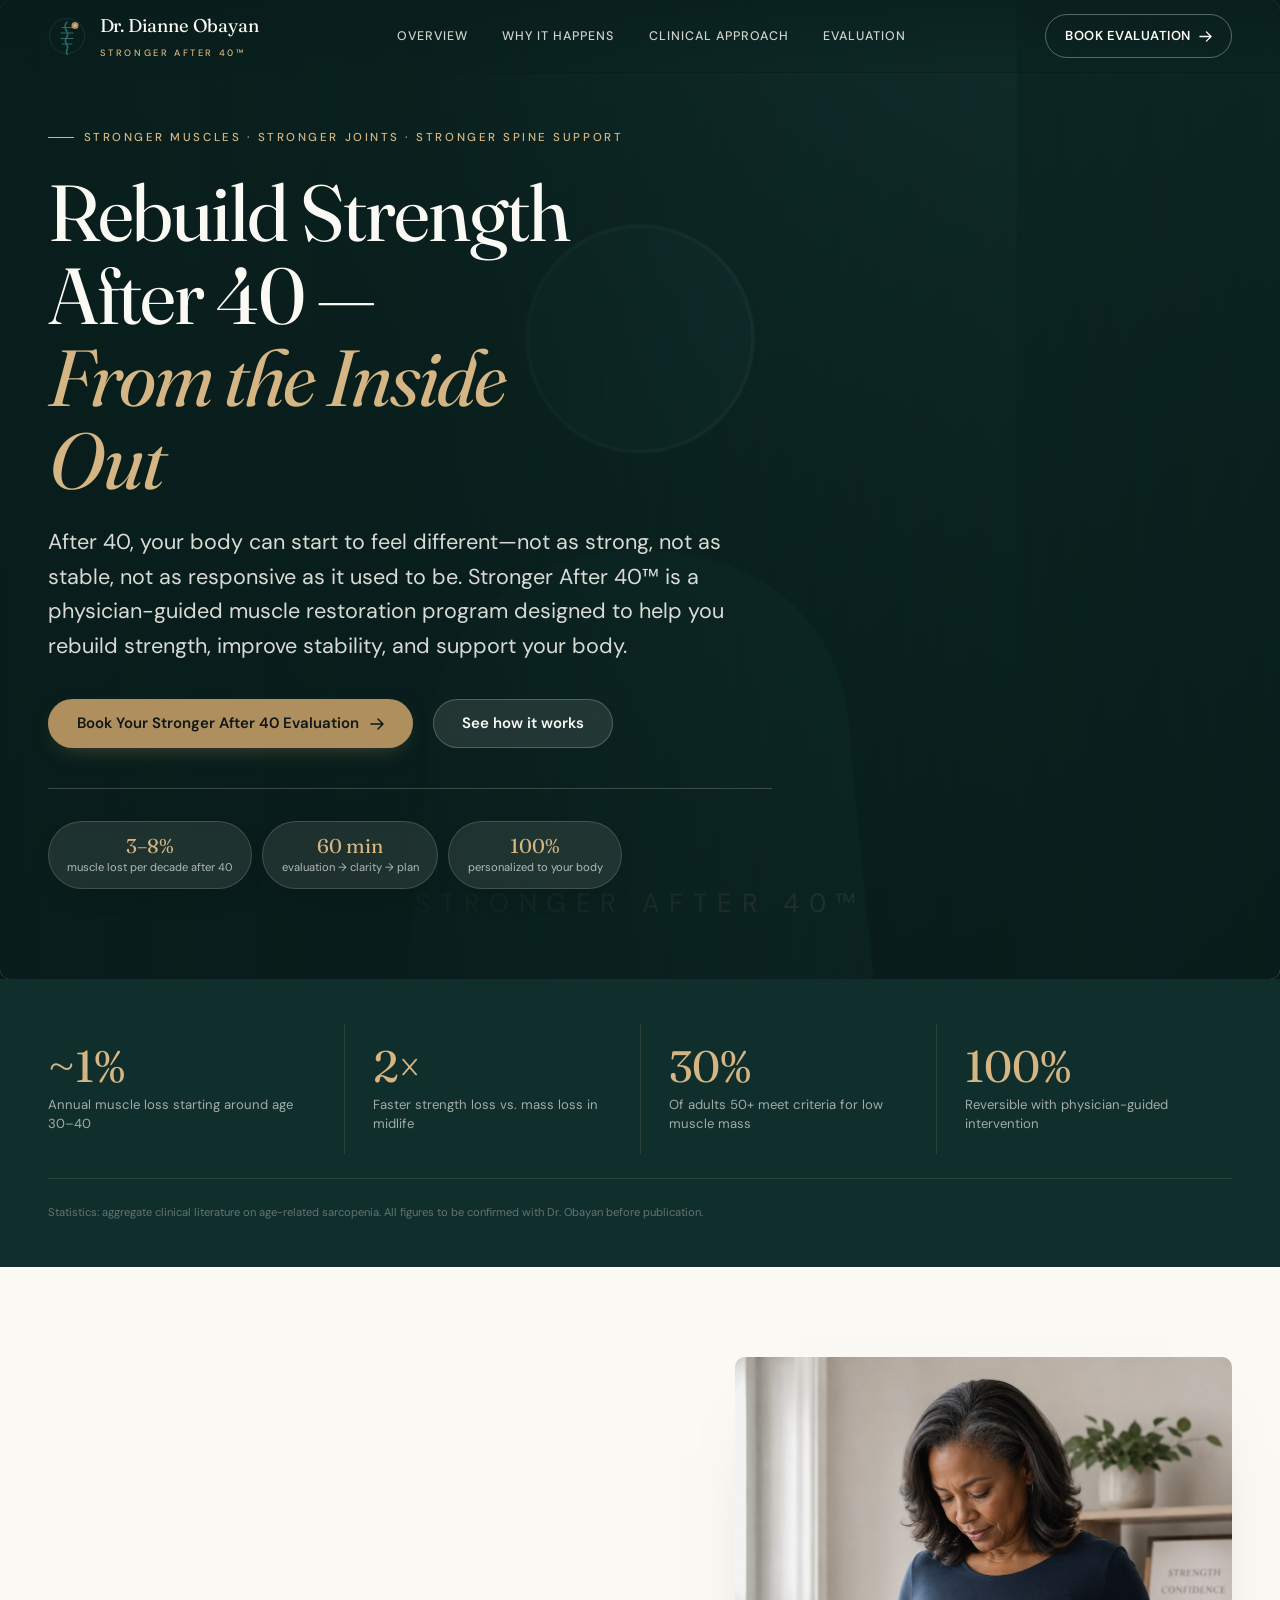
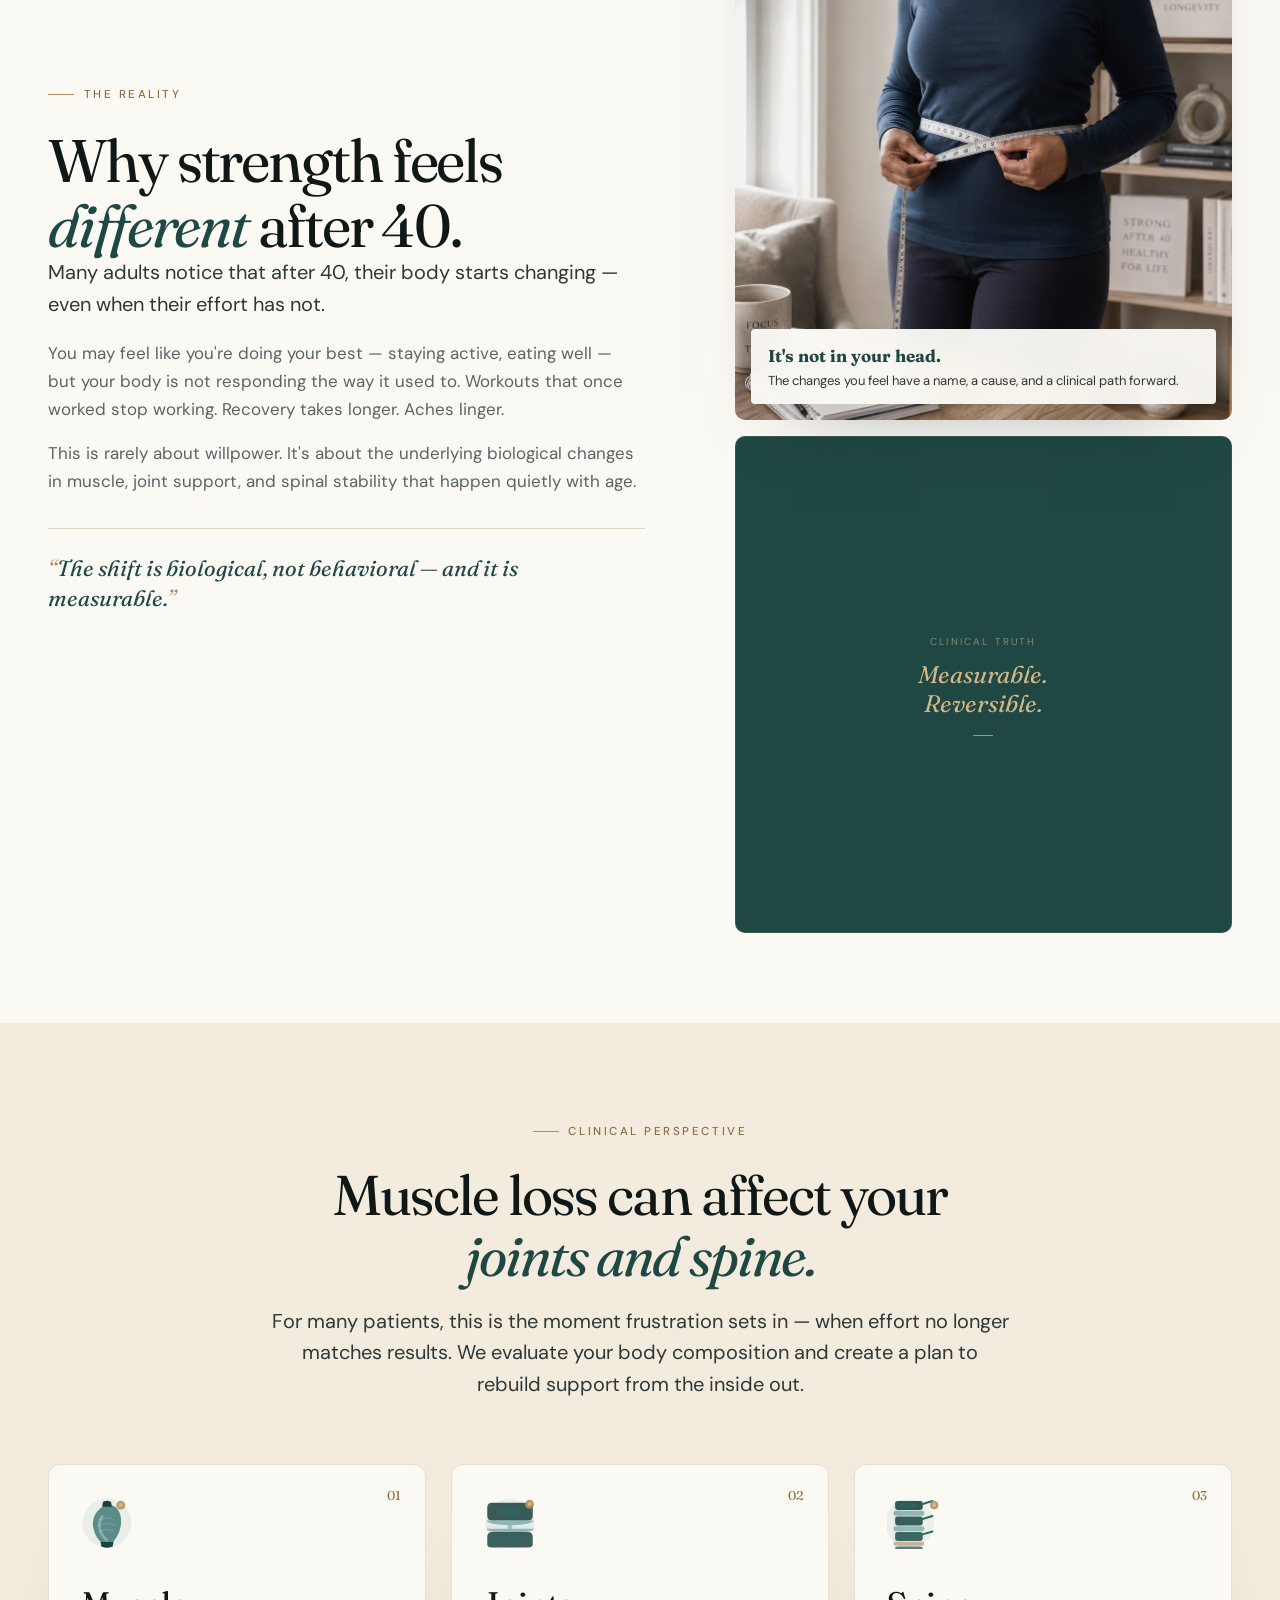
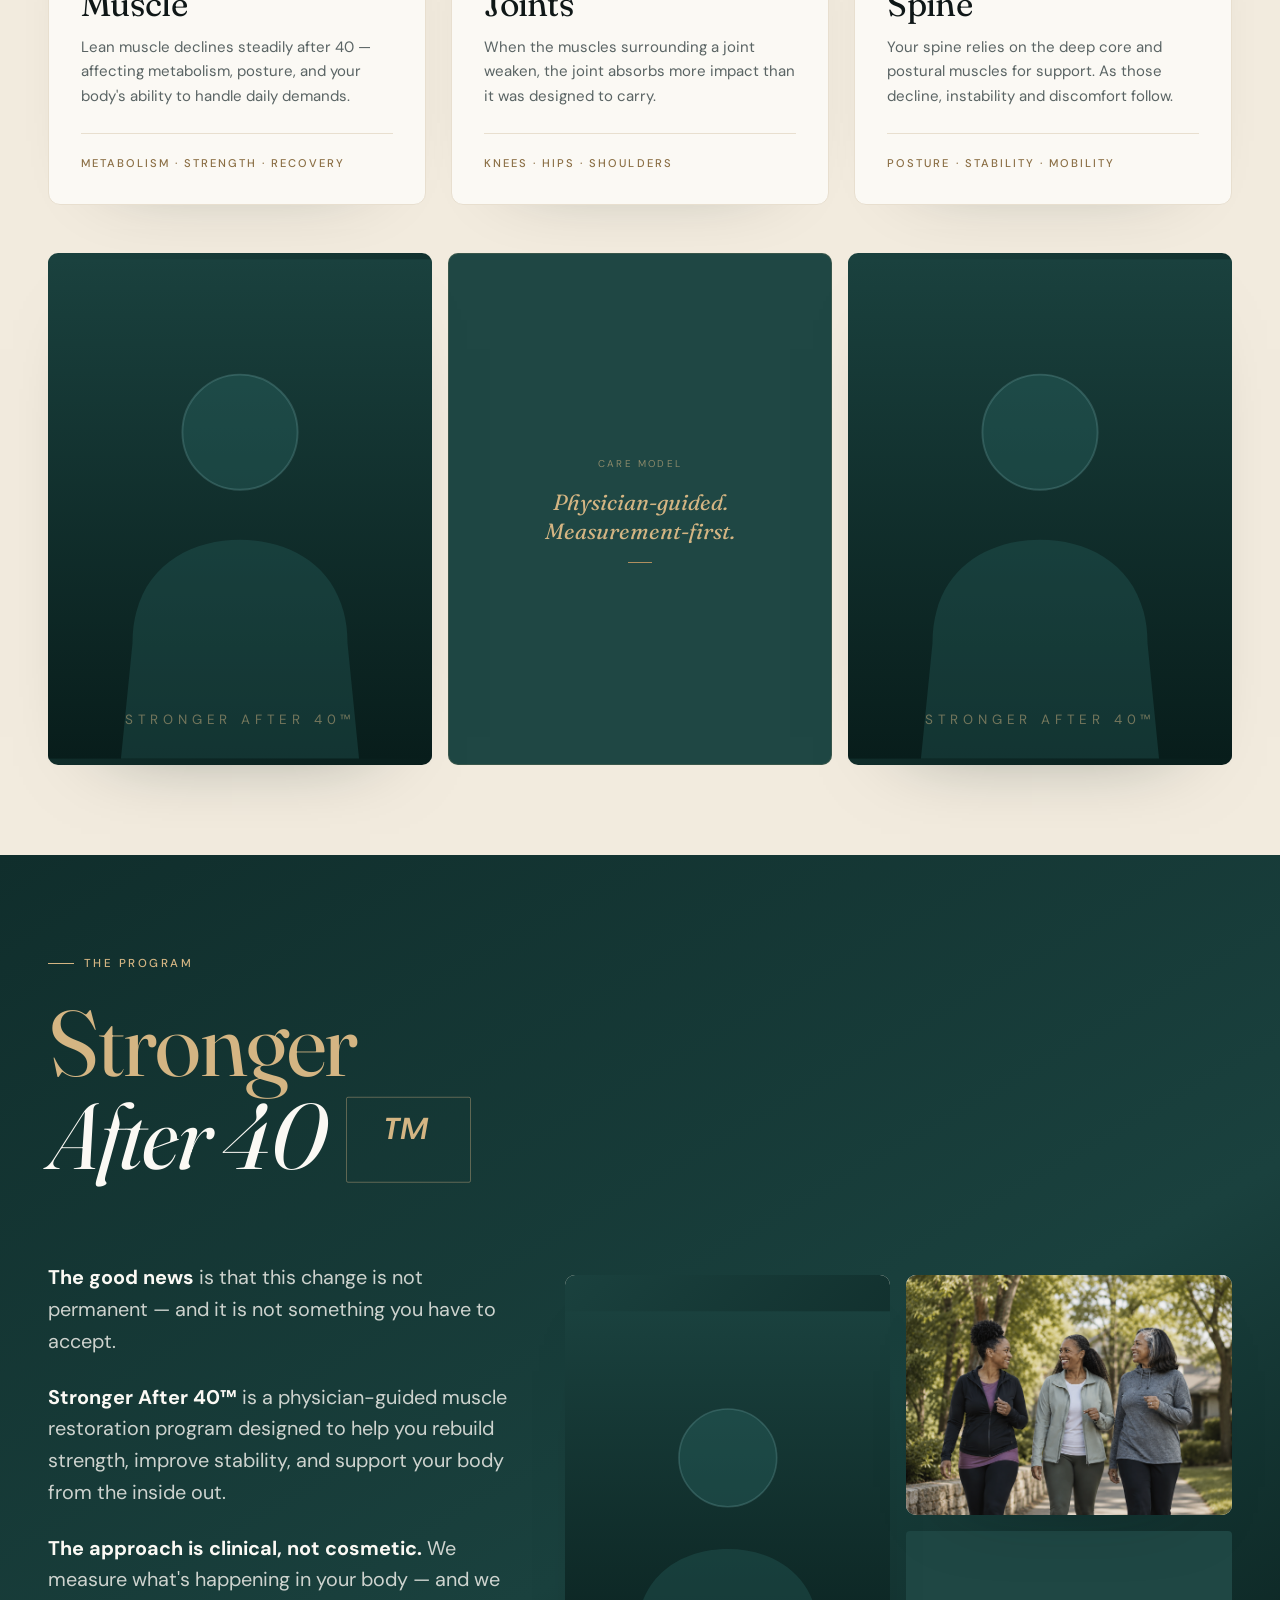
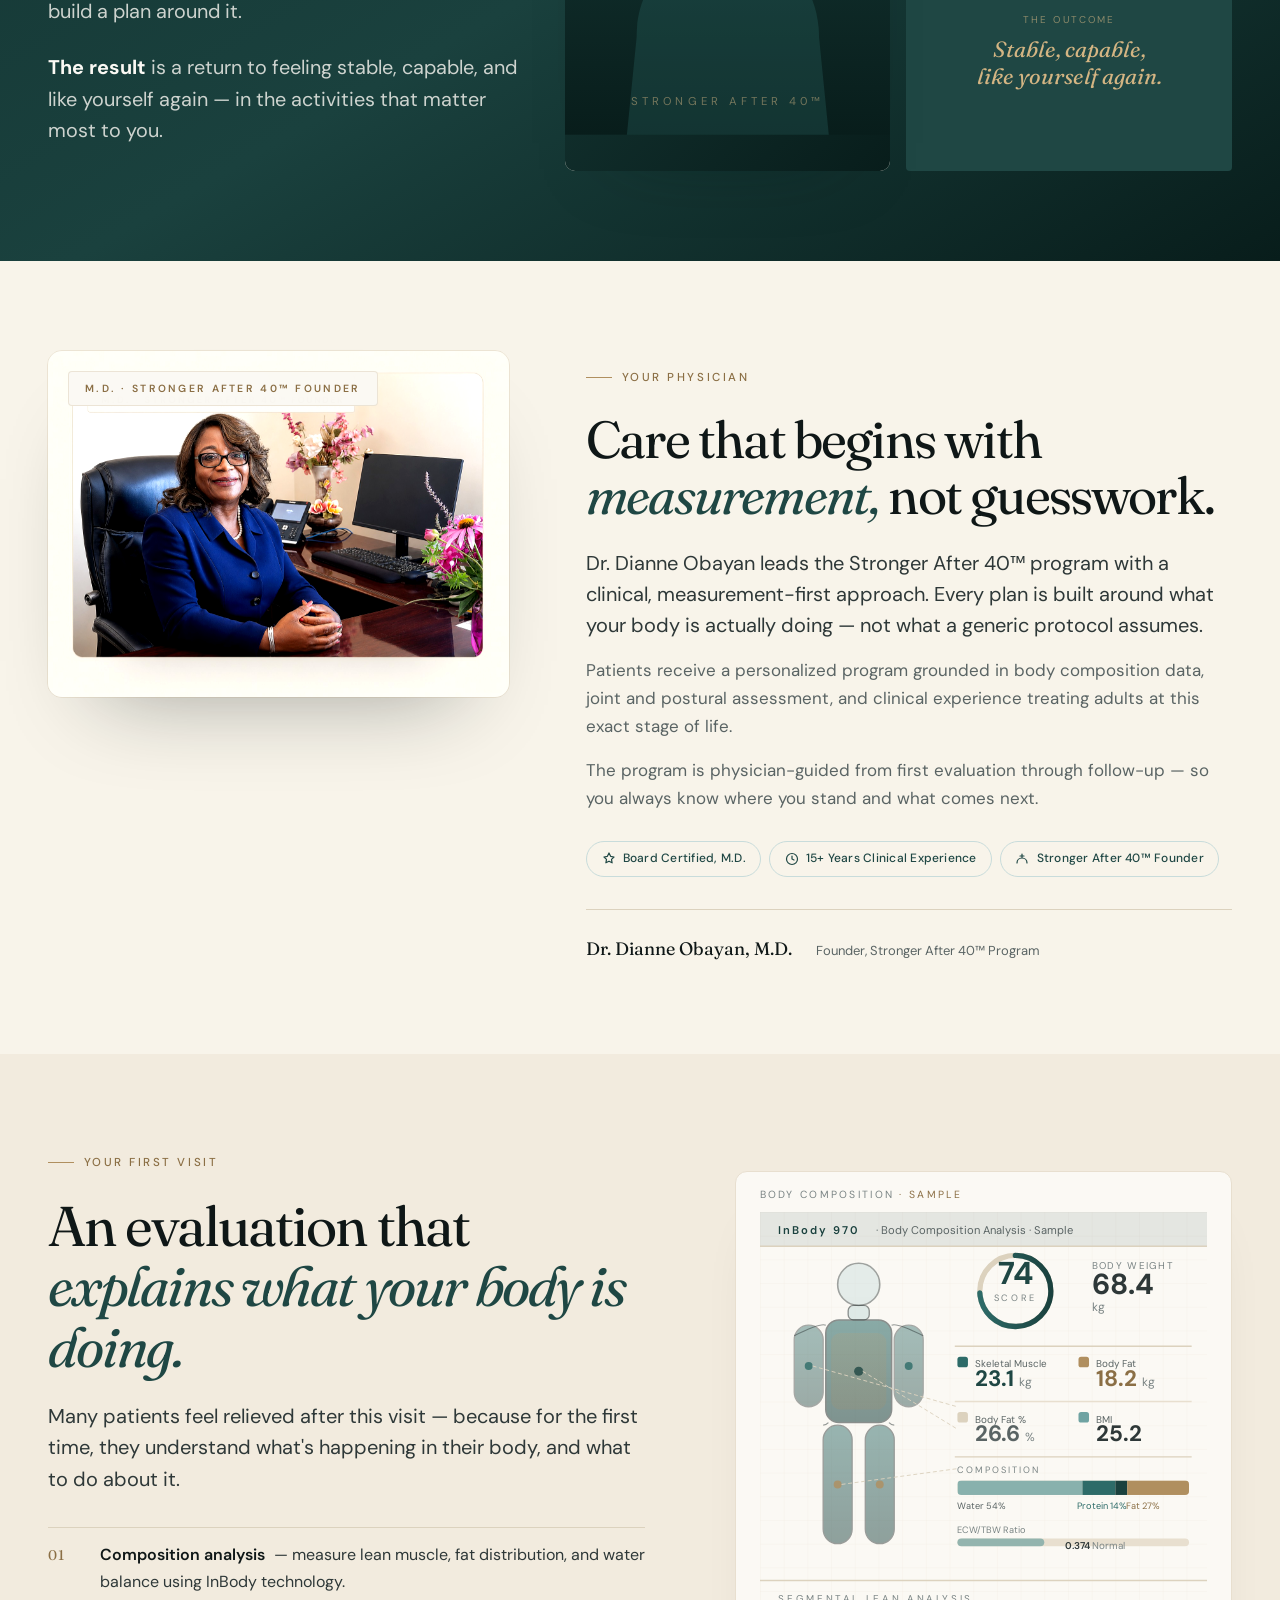
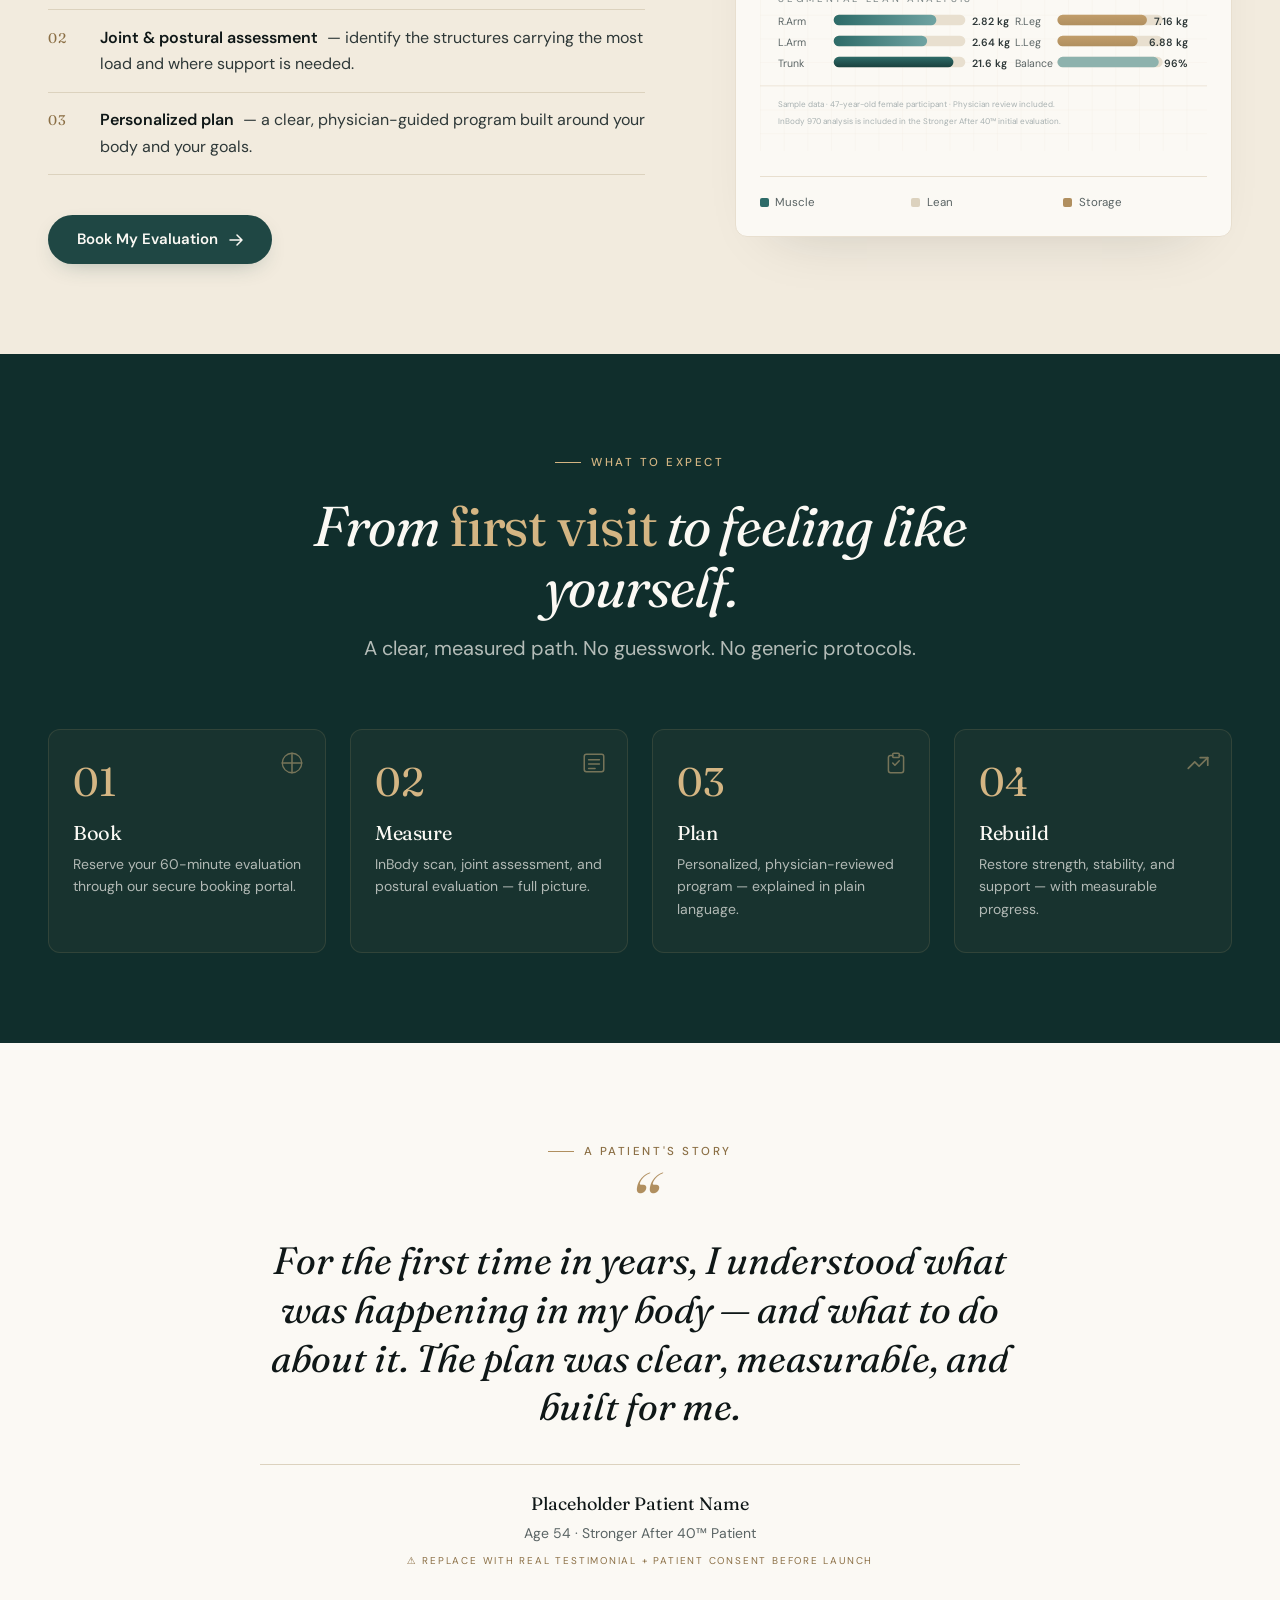
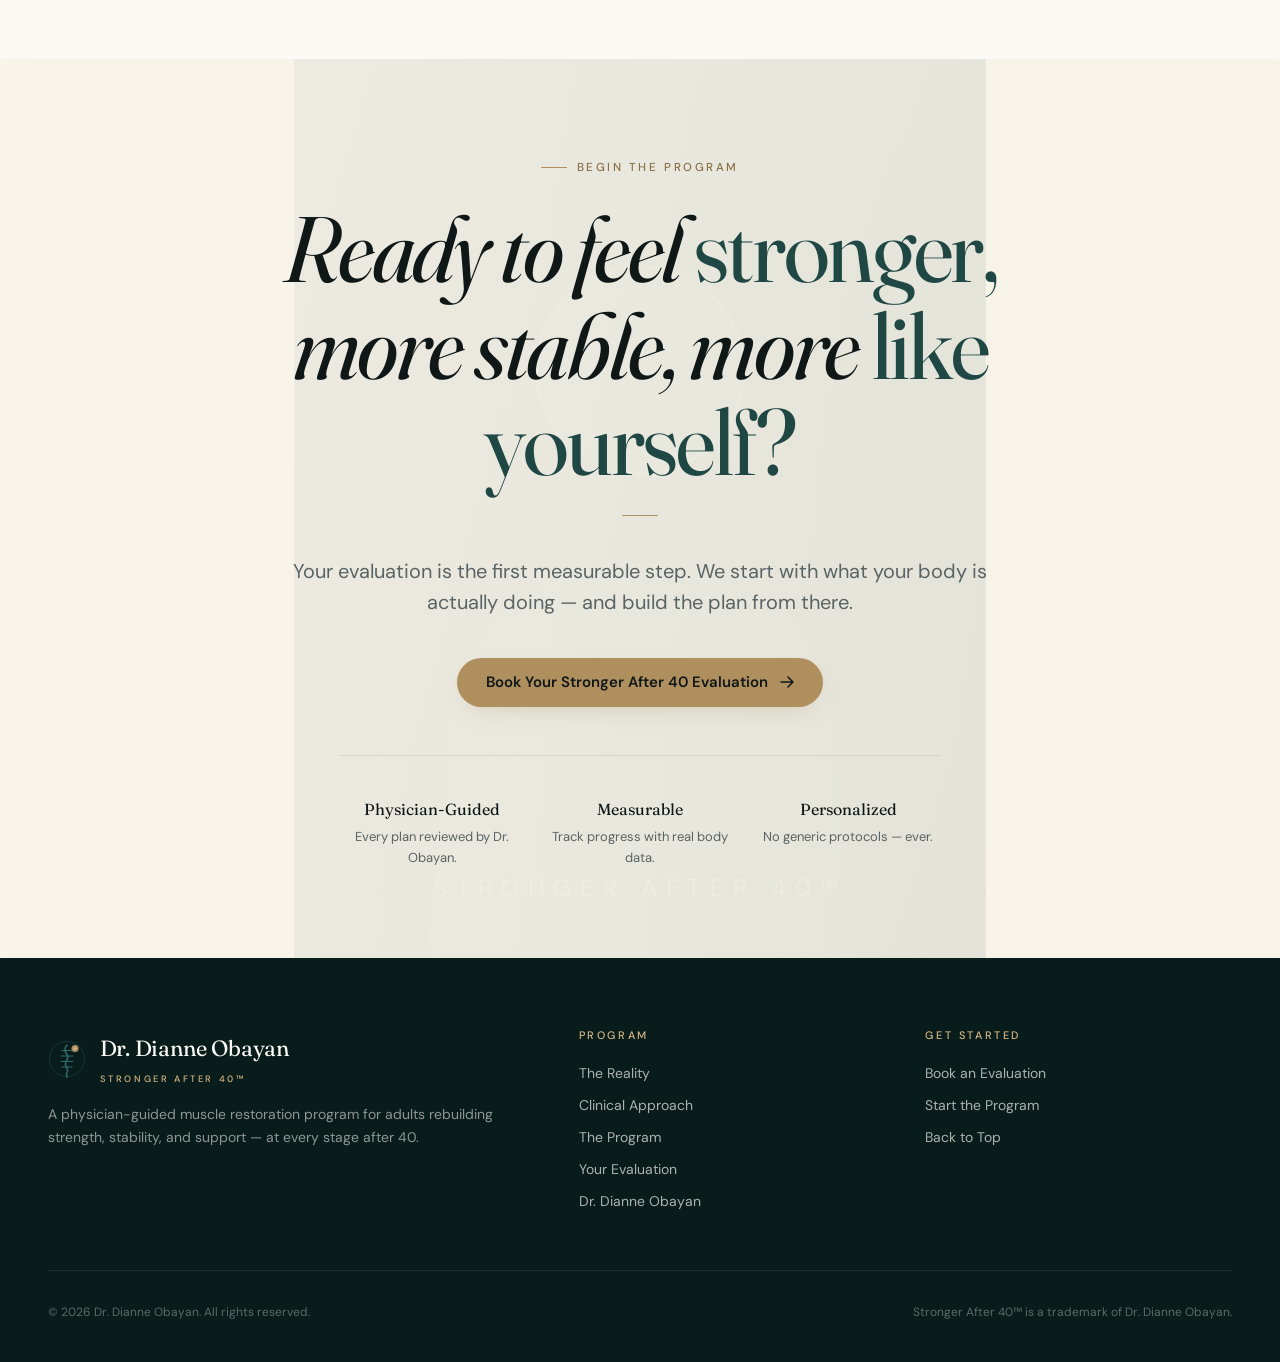
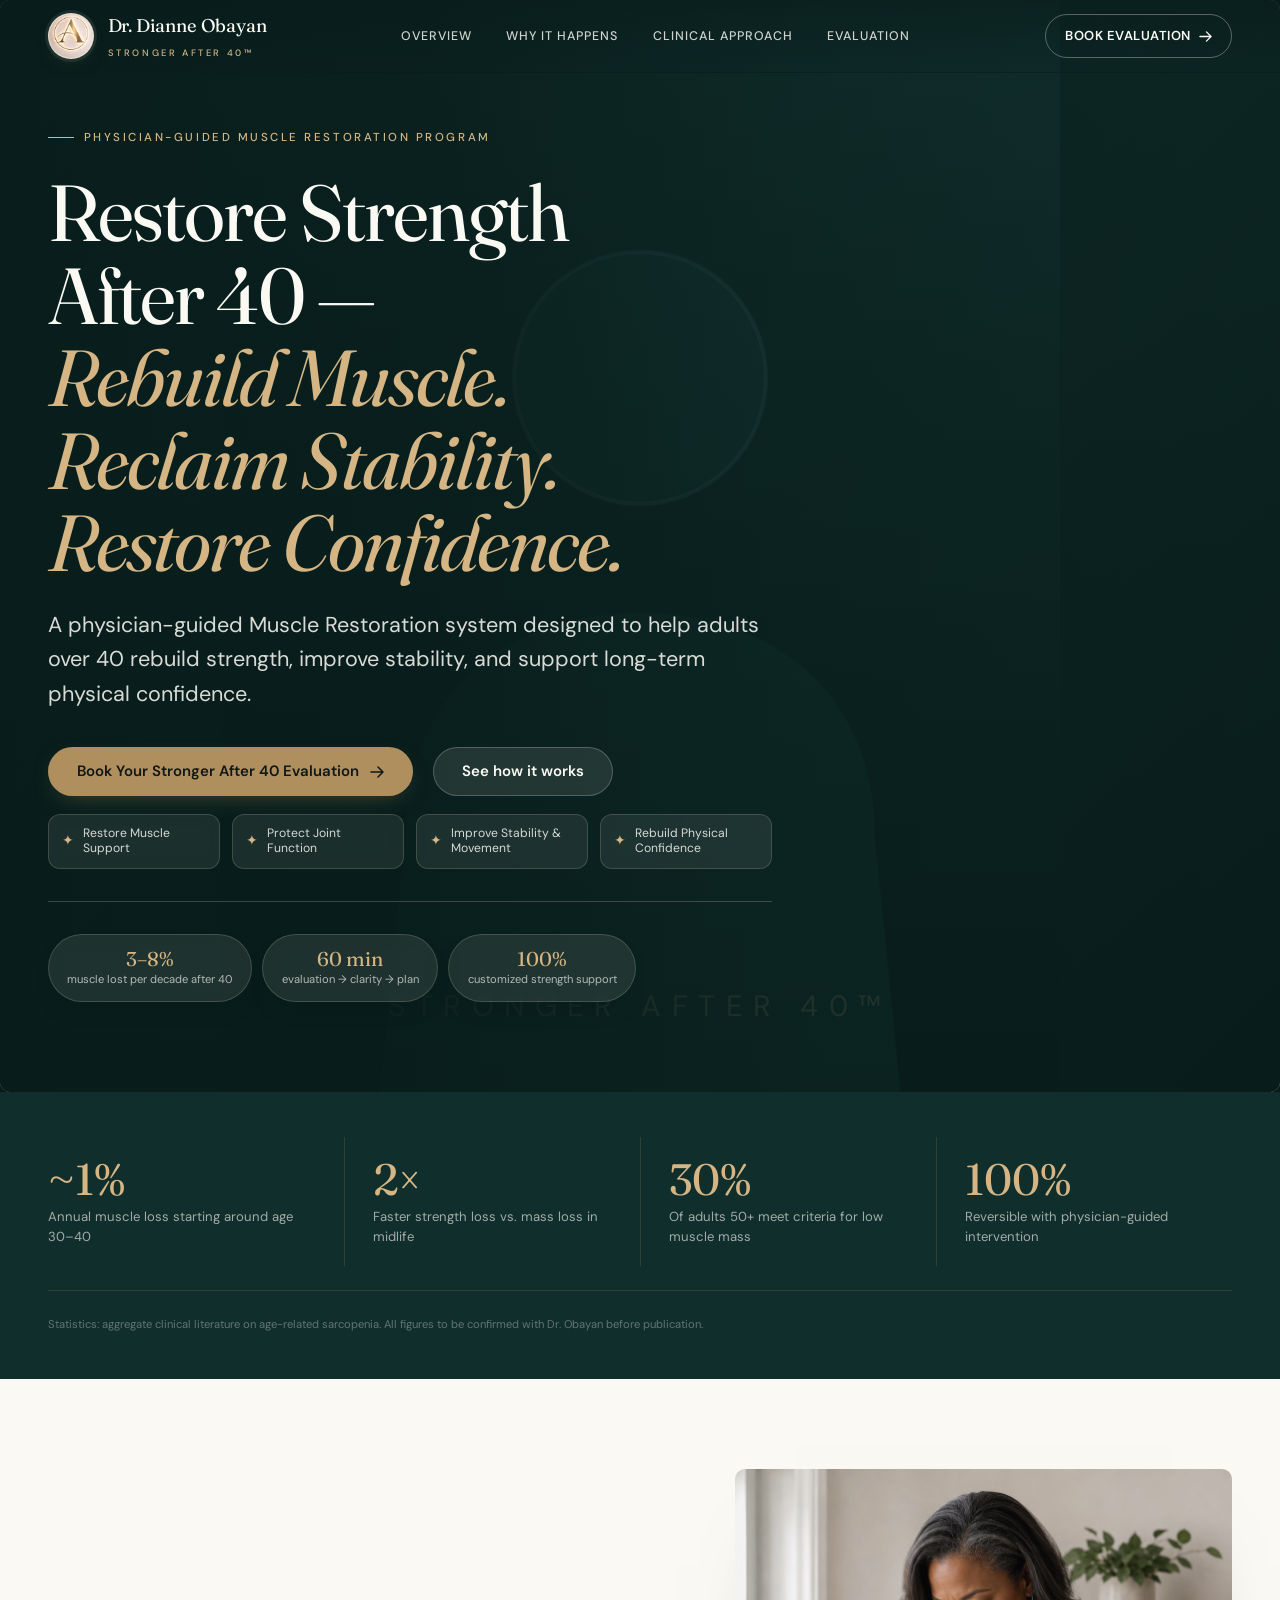
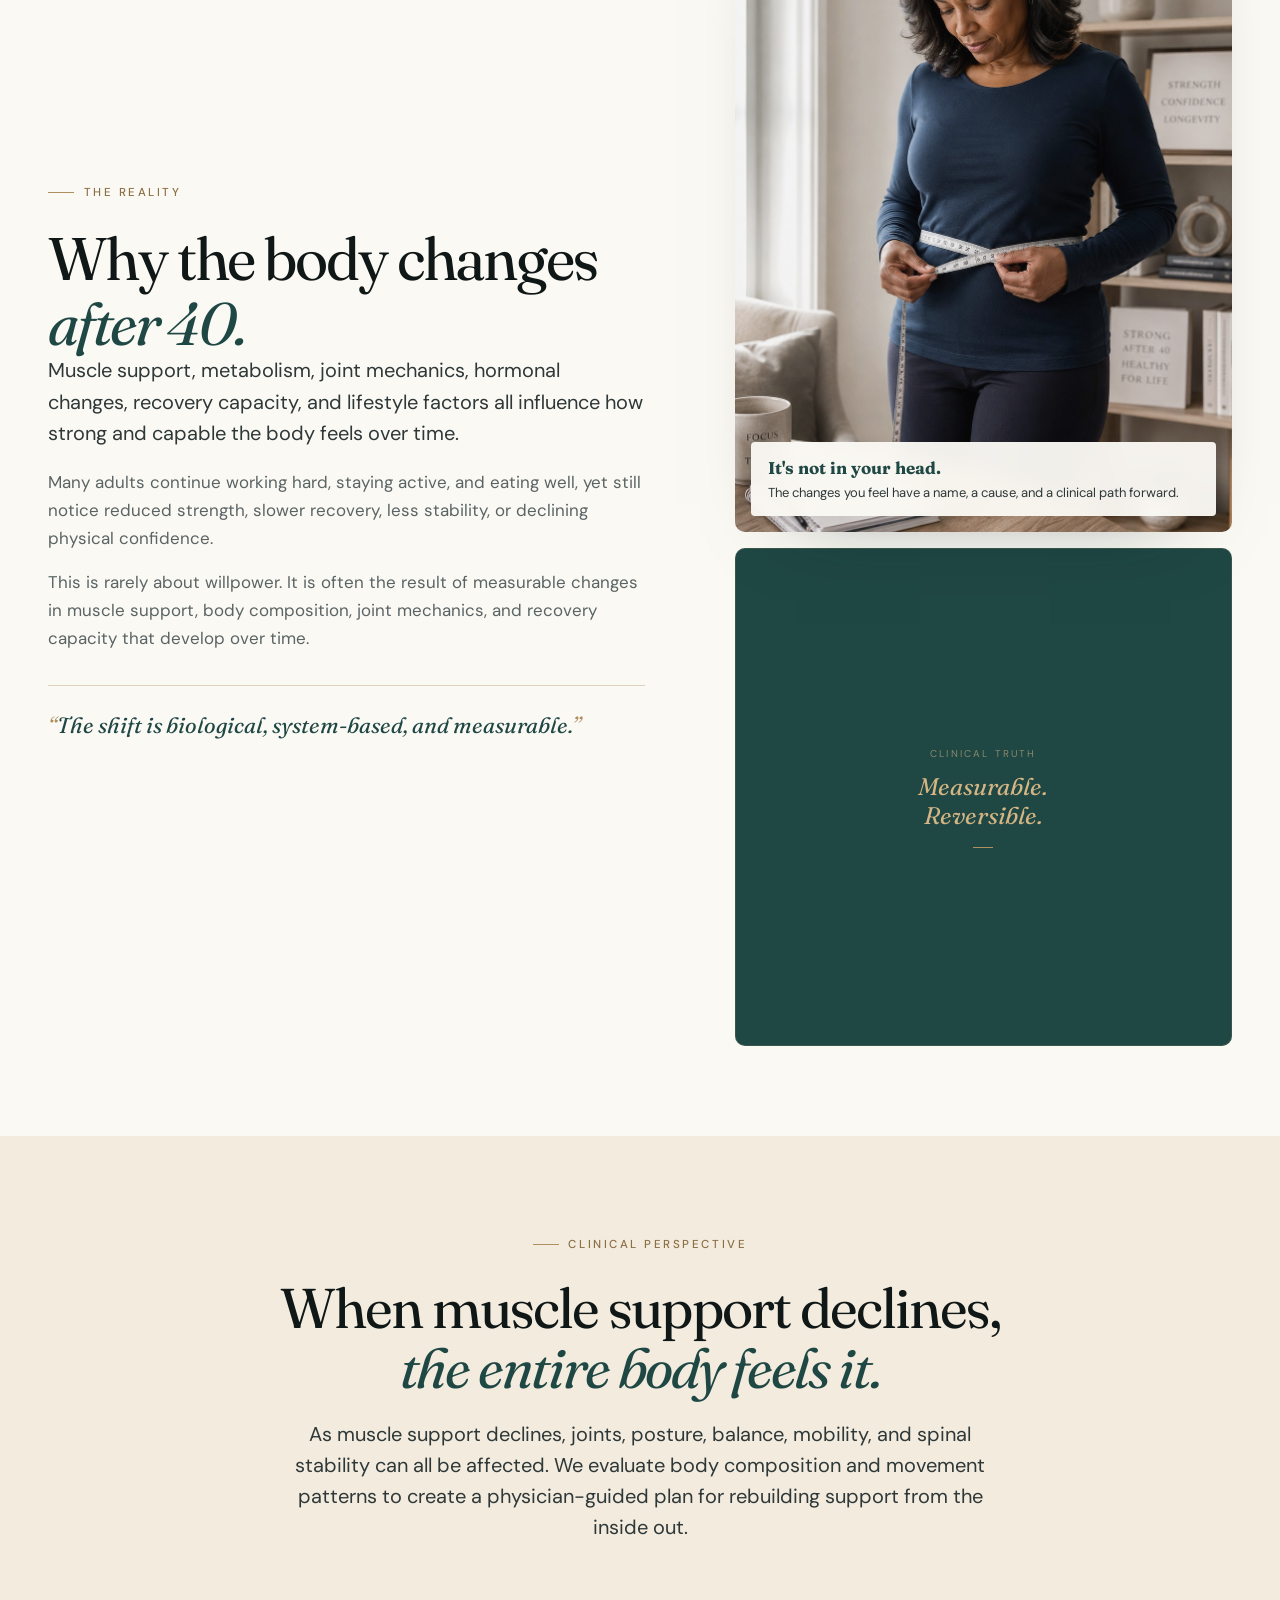
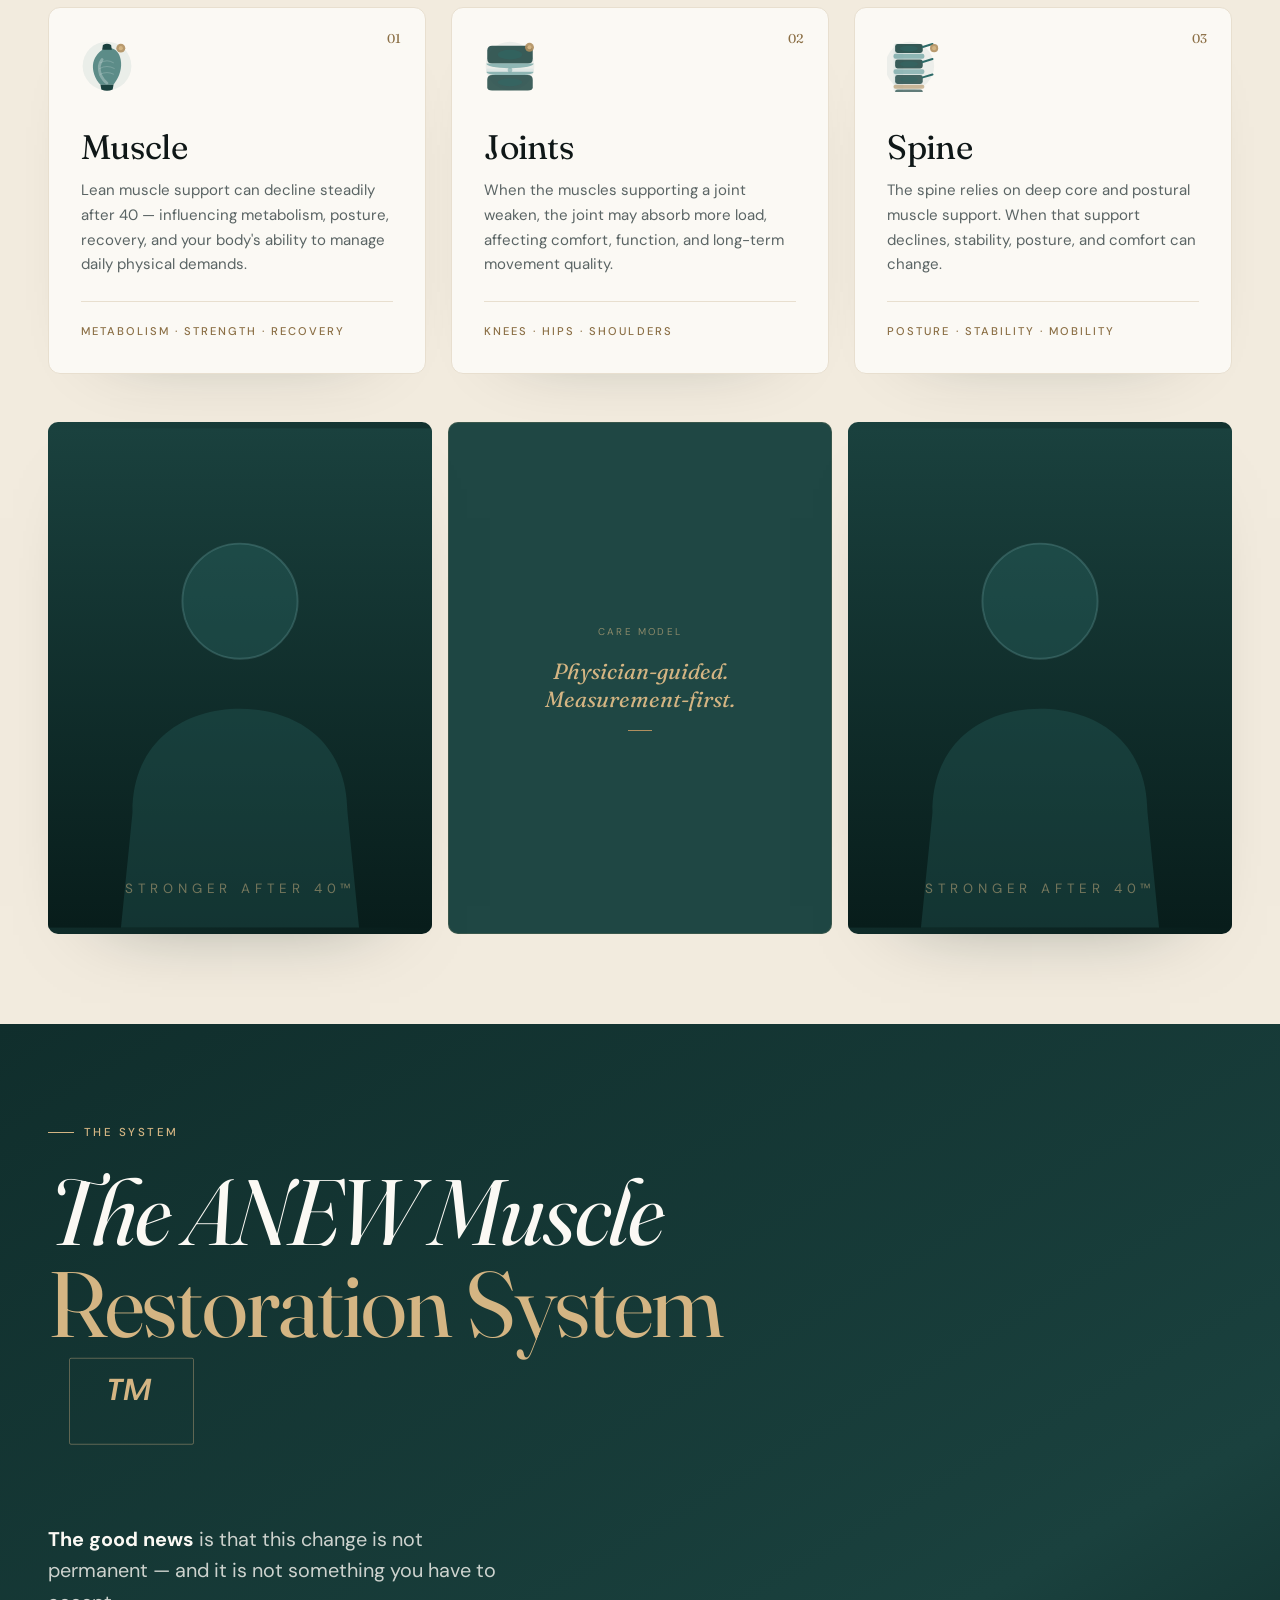
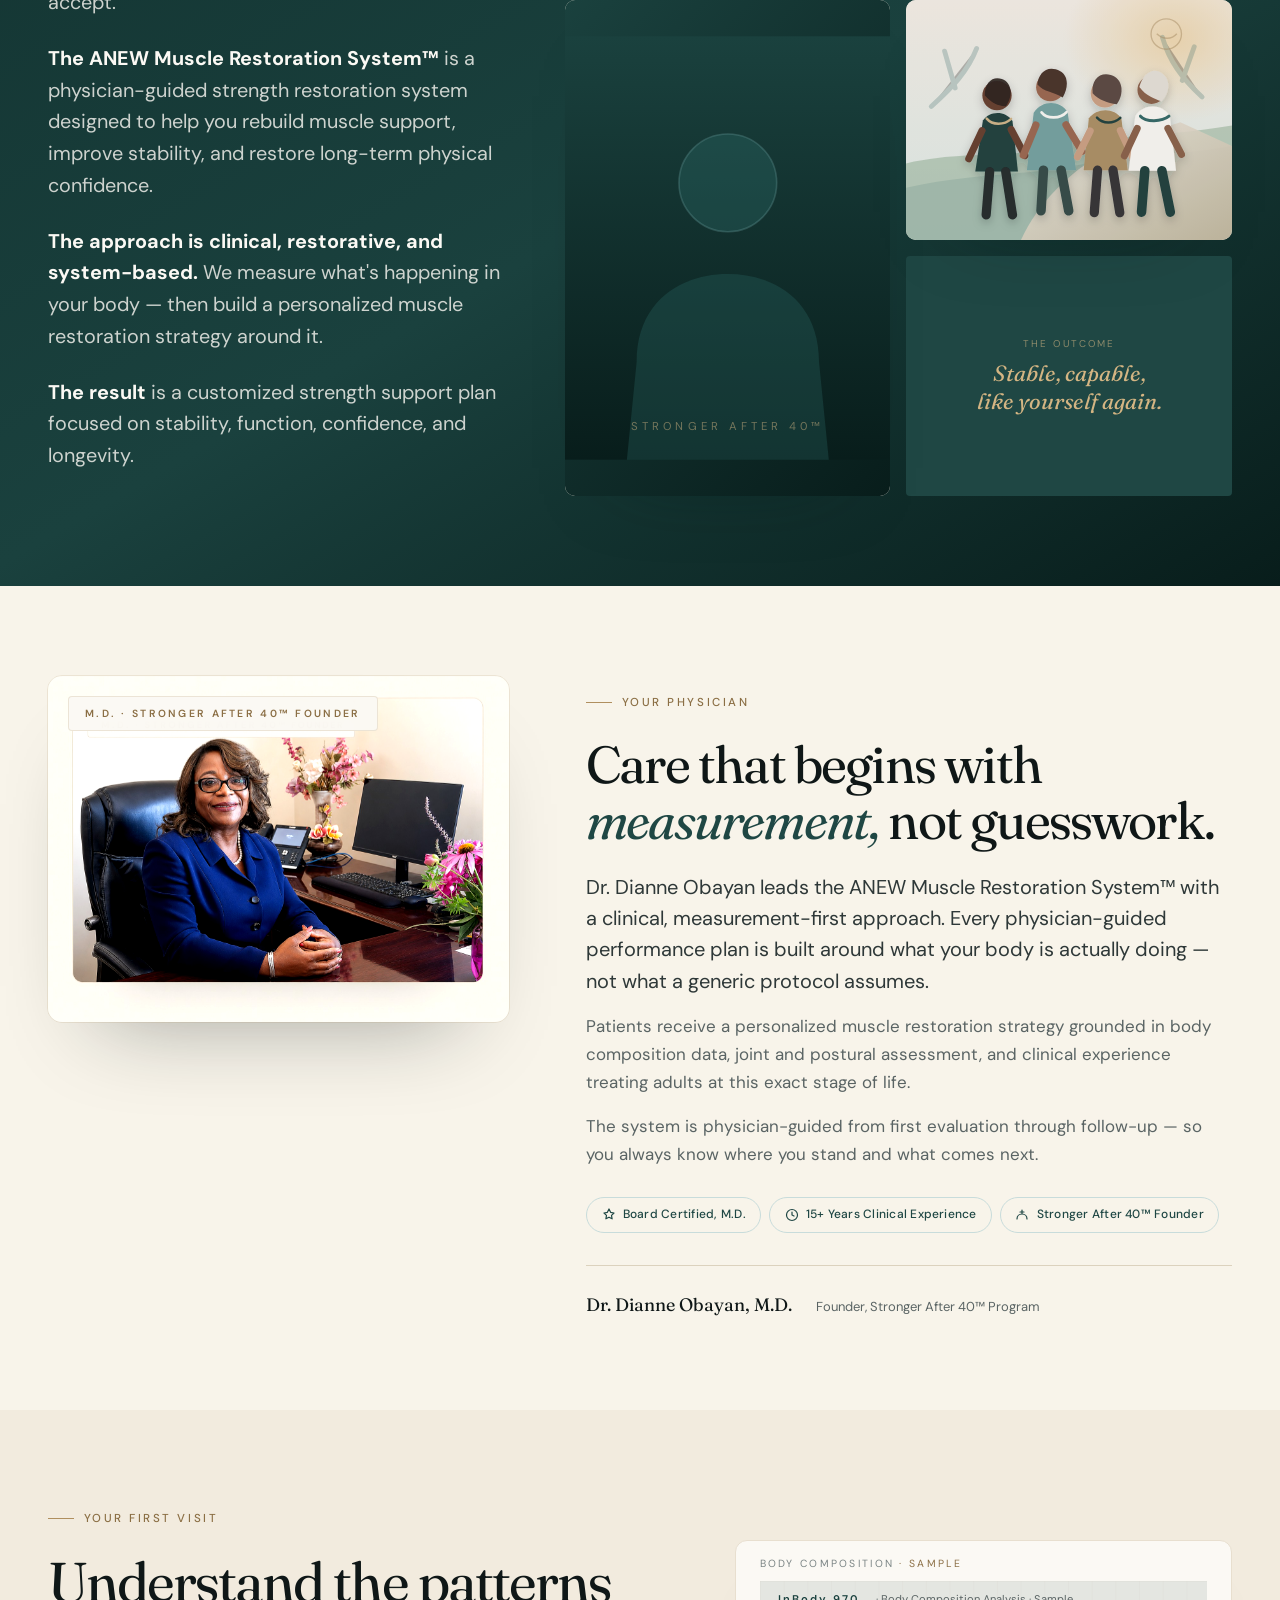
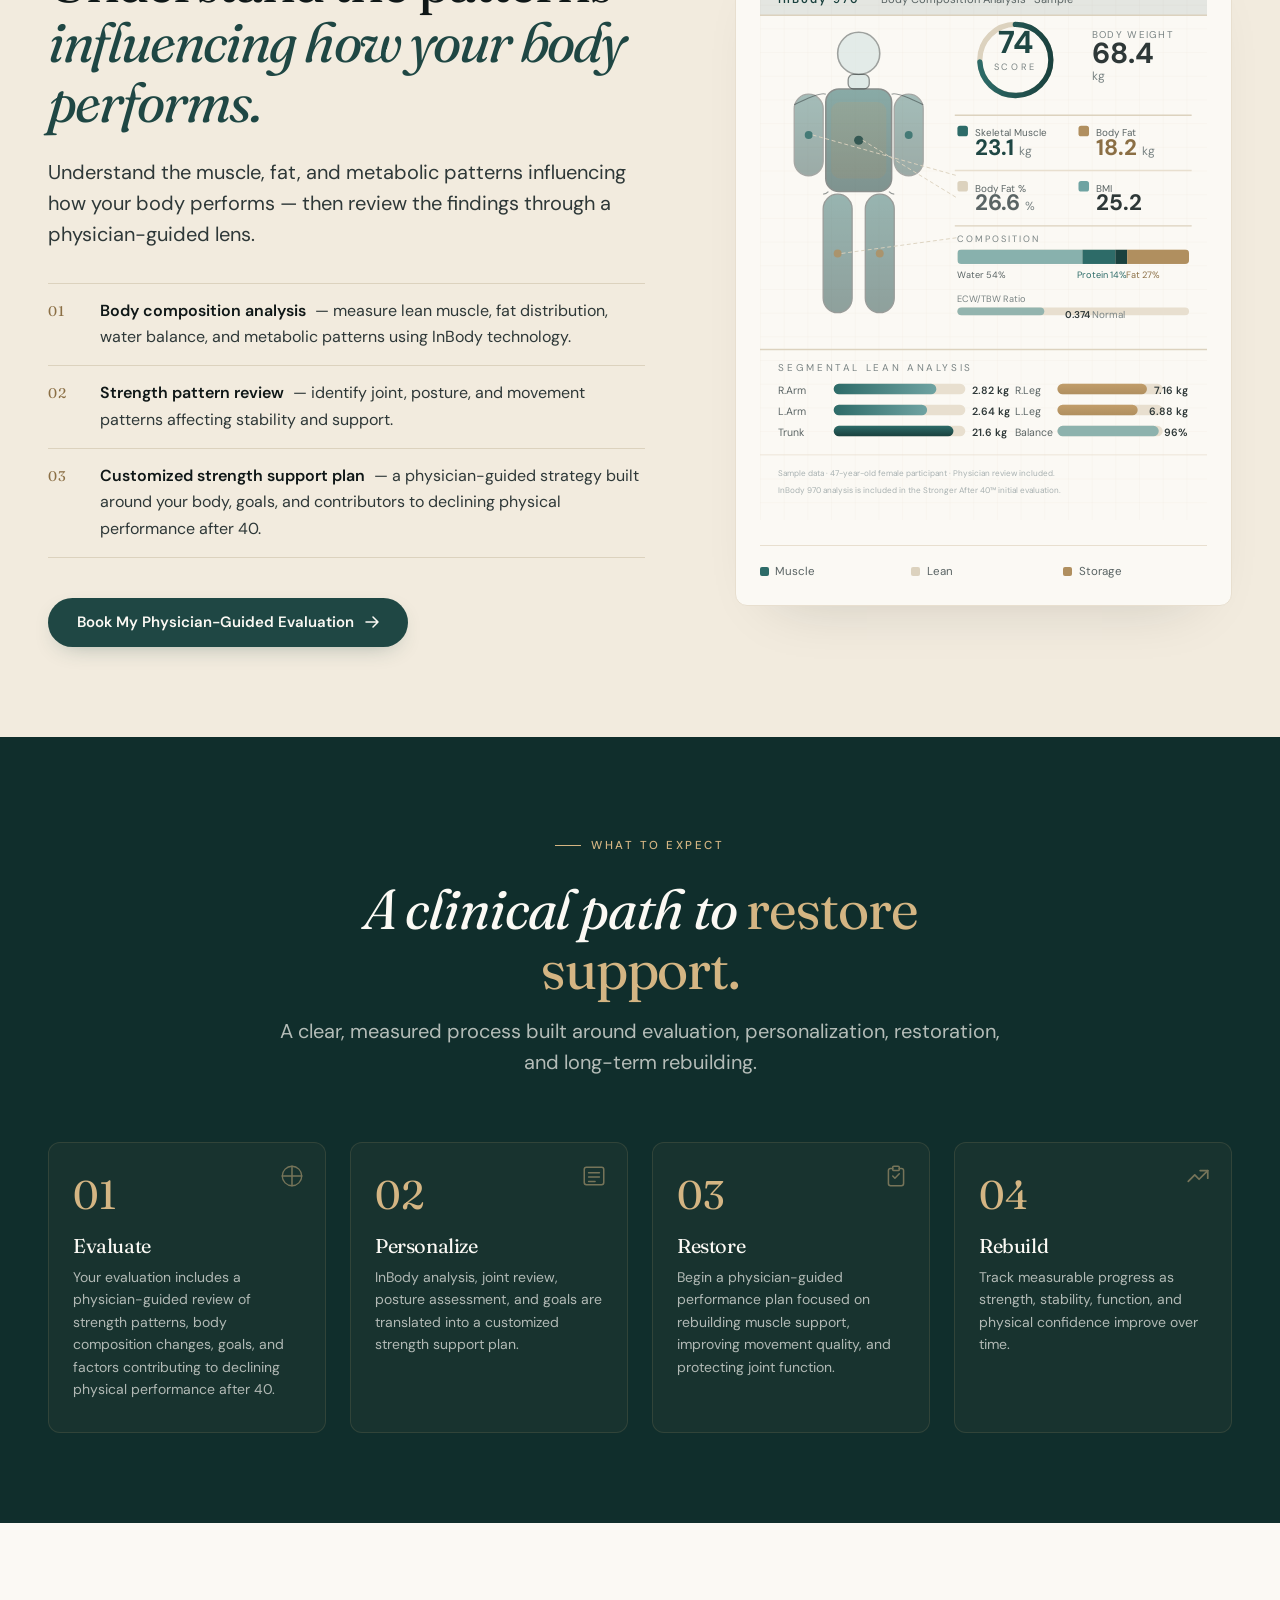
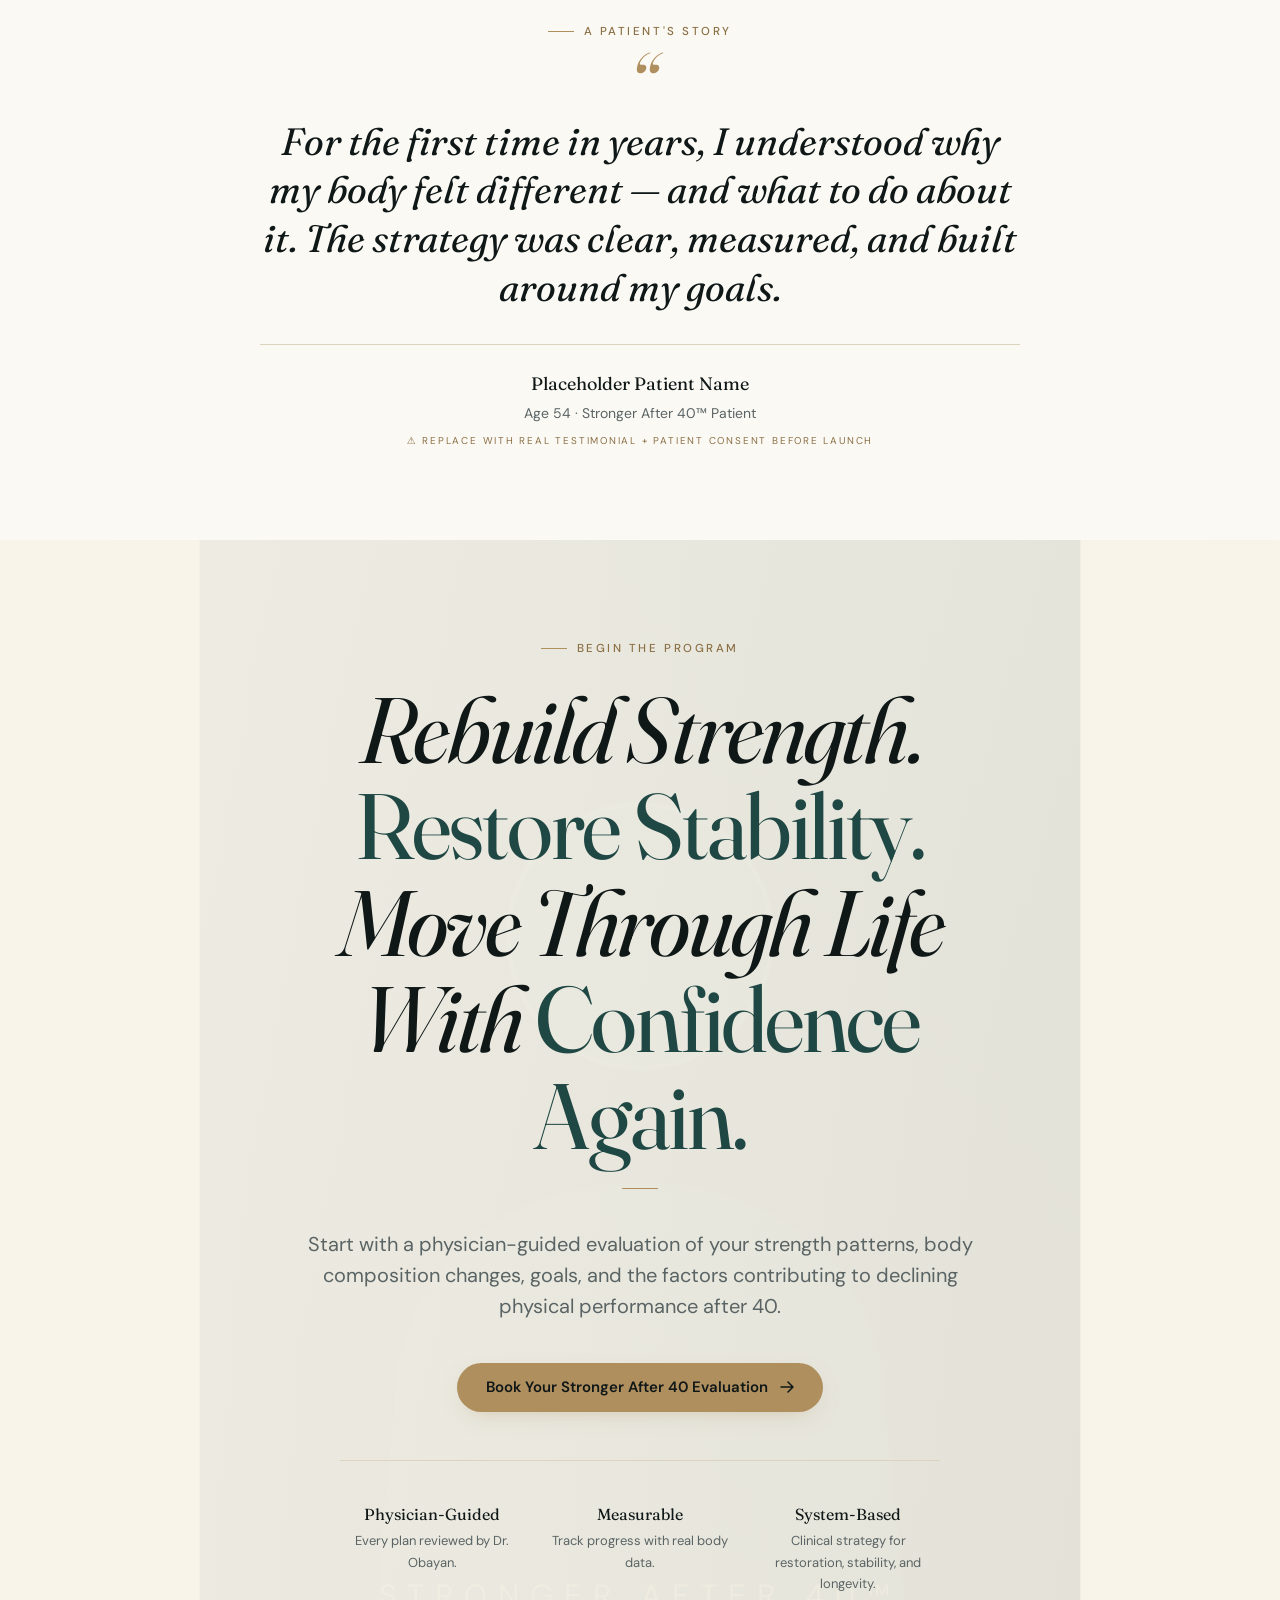
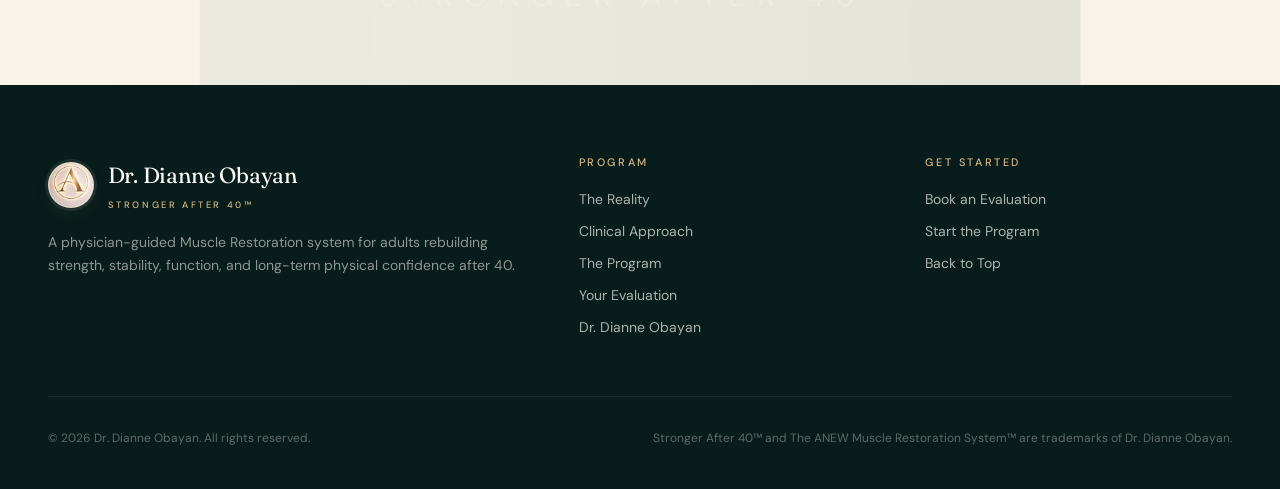
